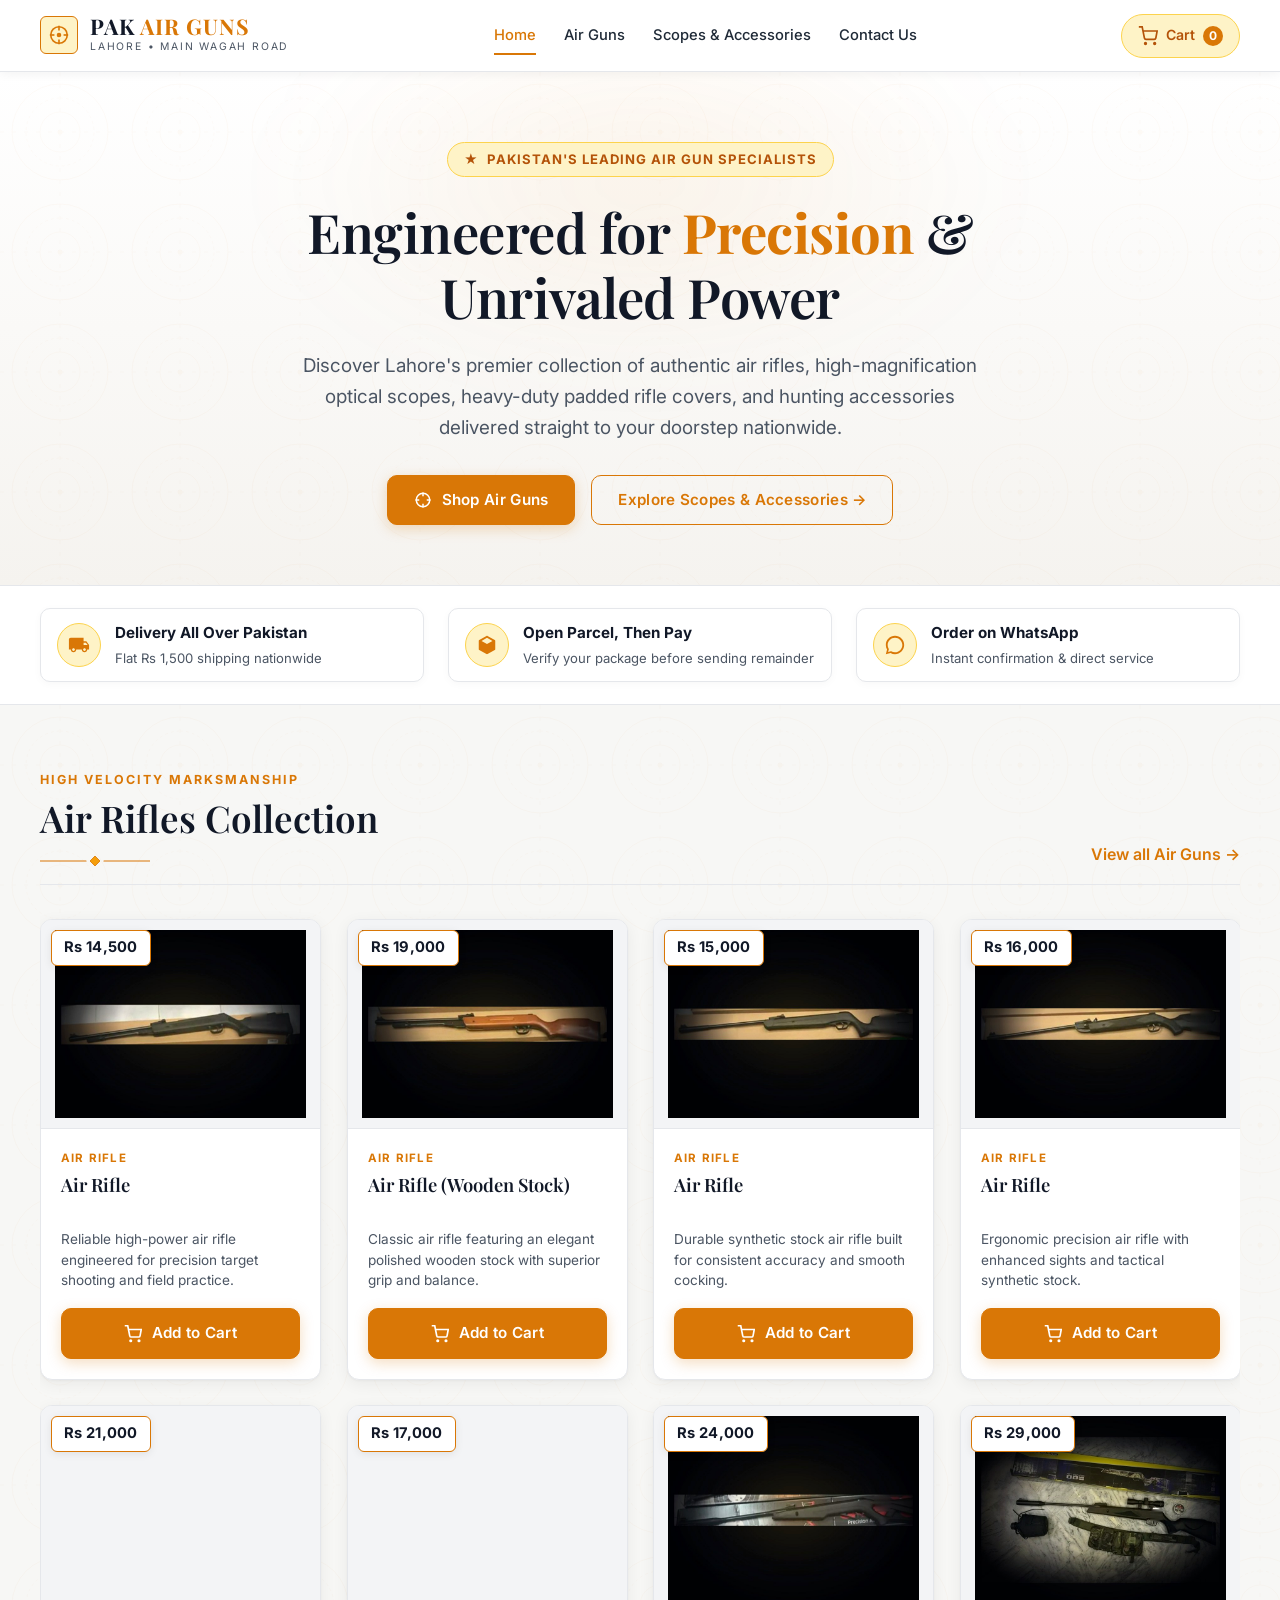
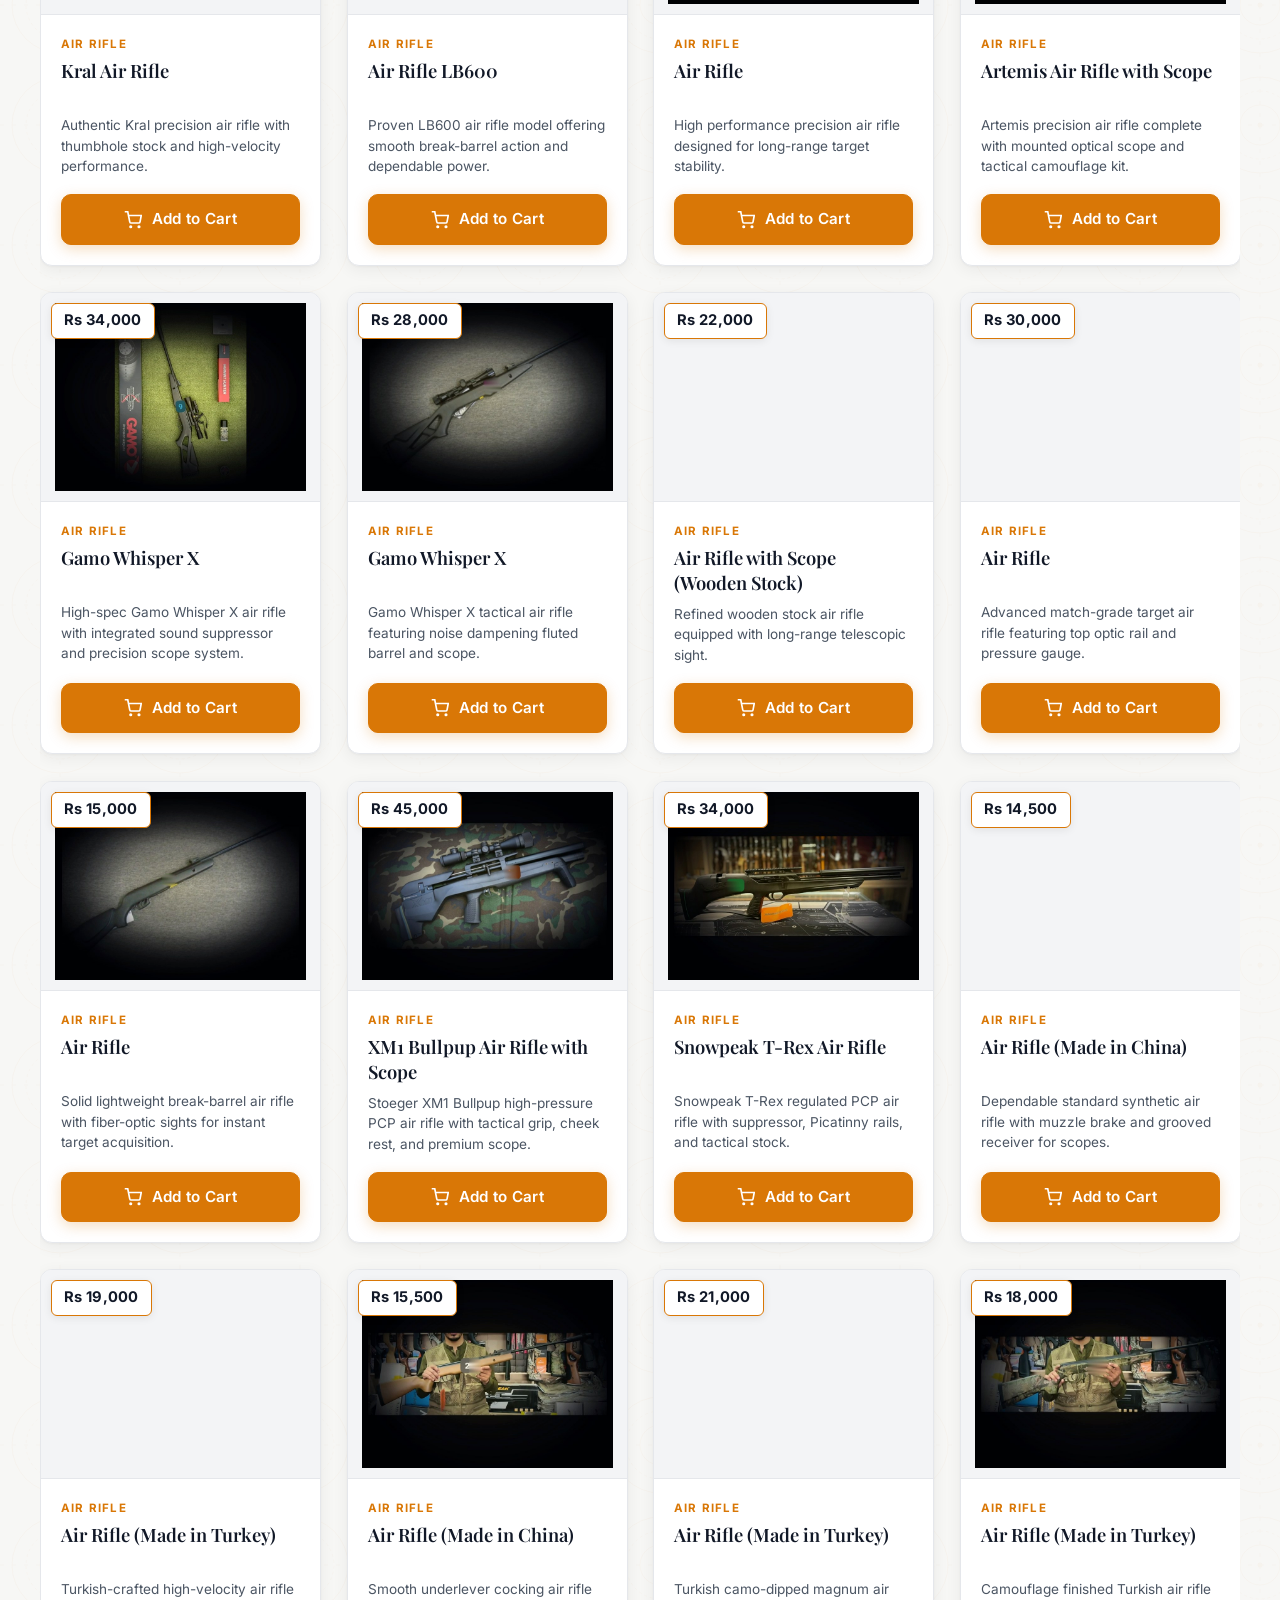
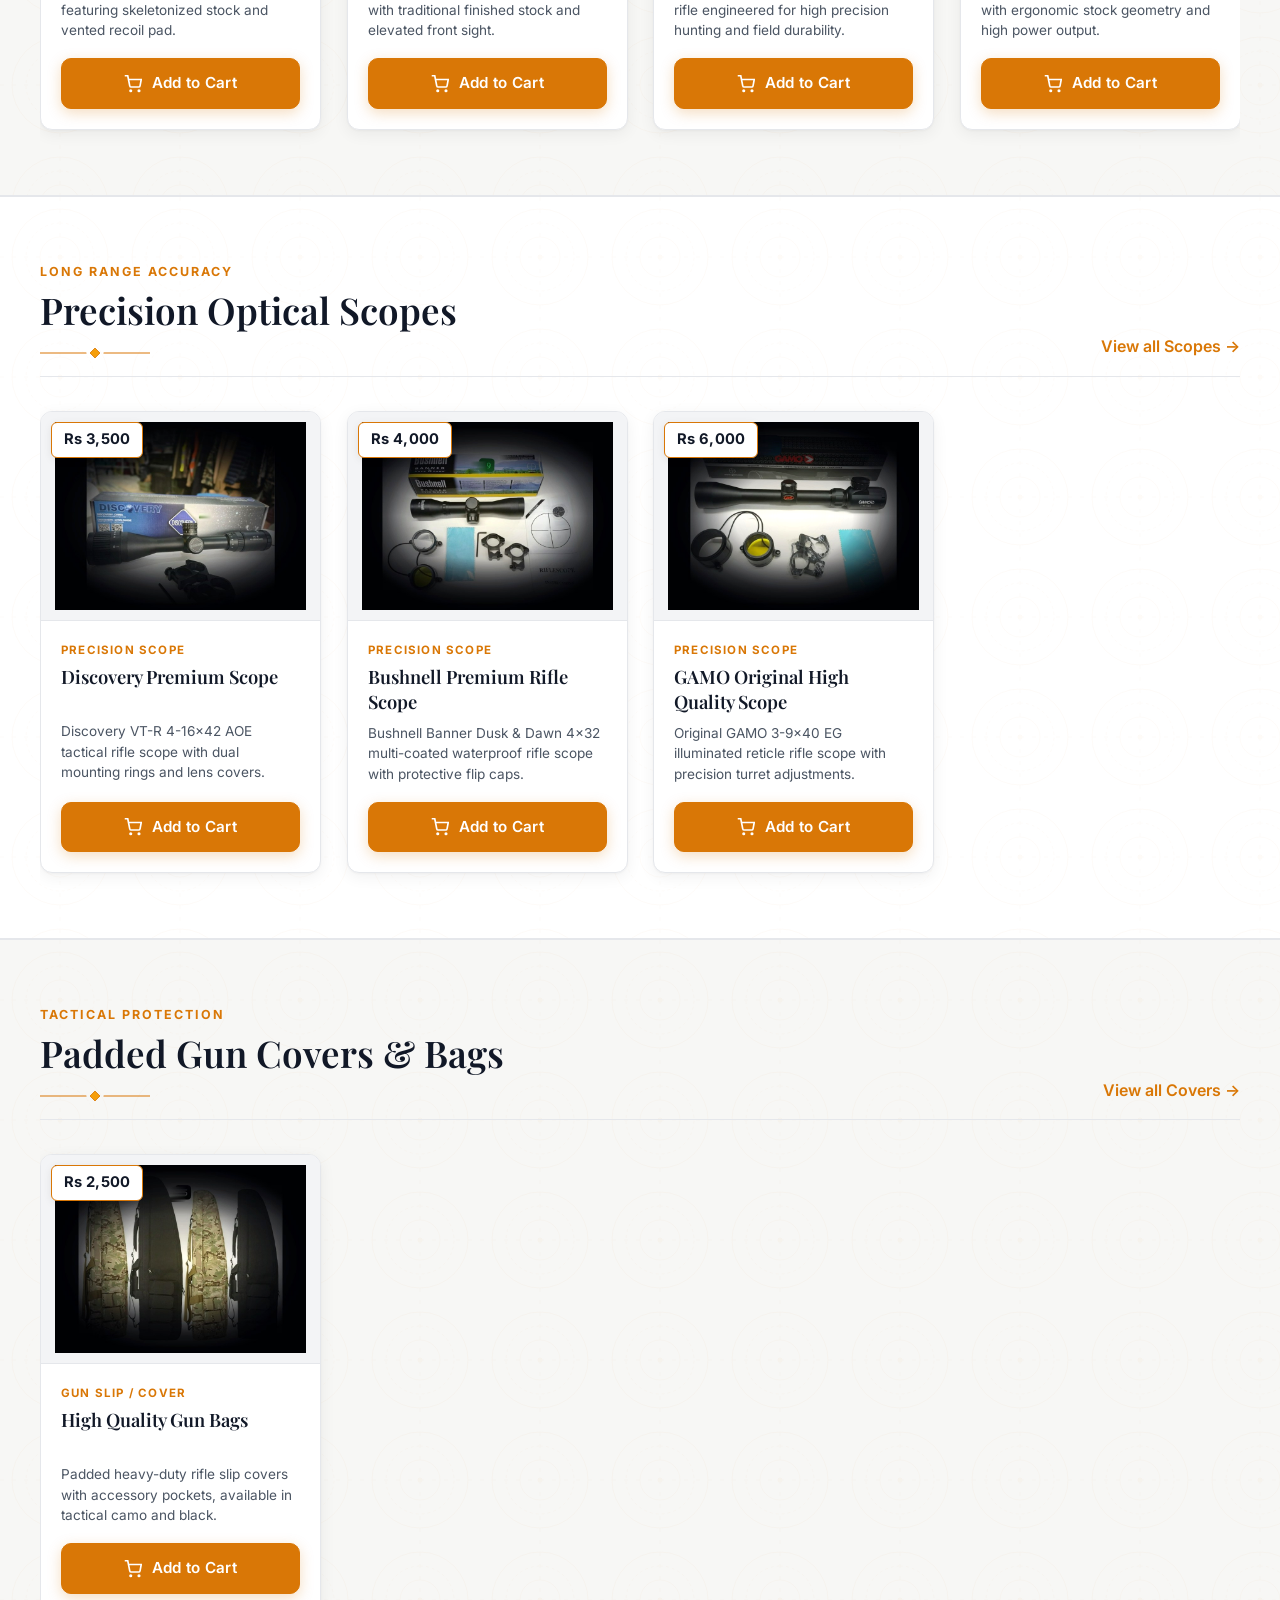
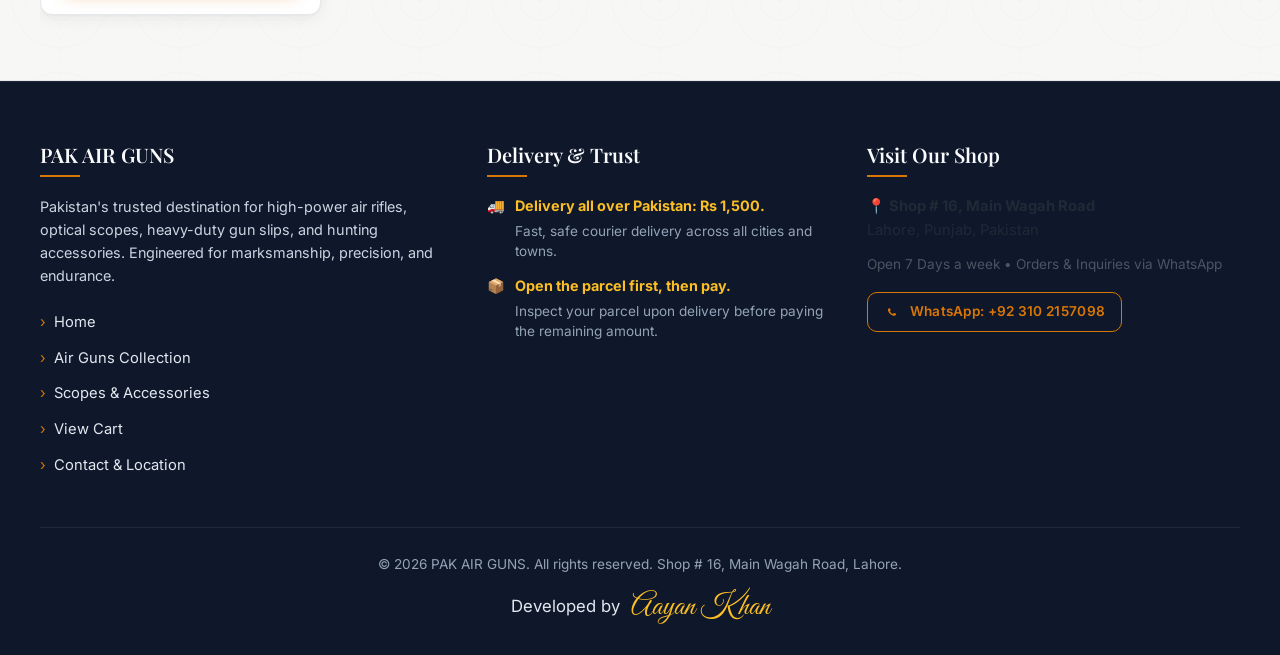
==== index.html @ 52826329 "Convert website to clean light theme with high-contrast amber accents, white cards, light grey produ" ====
<!DOCTYPE html>
<html lang="en">
<head>
  <meta charset="UTF-8">
  <meta name="viewport" content="width=device-width, initial-scale=1.0">
  <script>document.documentElement.classList.add('js');</script>
  <title>PAK AIR GUNS | Premier Air Rifles, Scopes & Hunting Gear in Lahore, Pakistan</title>
  <meta name="description" content="Shop premium air rifles, optical scopes, heavy duty rifle covers, and hunting gear in Pakistan. Open parcel first, then pay. Nationwide delivery Rs 1,500.">
  <link rel="canonical" href="./index.html">
  <link rel="icon" type="image/svg+xml" href="favicon.svg">

  <!-- Open Graph / Meta -->
  <meta property="og:type" content="website">
  <meta property="og:title" content="PAK AIR GUNS | Premier Air Rifles & Scopes in Pakistan">
  <meta property="og:description" content="Explore high-accuracy air rifles, optical scopes, and tactical hunting accessories. Open parcel first, then pay. Nationwide delivery.">
  <meta property="og:image" content="images/products/product-01.jpg">
  <meta property="og:url" content="./index.html">

  <!-- Google Fonts Preconnect -->
  <link rel="preconnect" href="https://fonts.googleapis.com">
  <link rel="preconnect" href="https://fonts.gstatic.com" crossorigin>

  <!-- Main Stylesheet -->
  <link rel="stylesheet" href="css/style.css">

  <!-- LocalBusiness Schema -->
  <script type="application/ld+json">
  {
    "@context": "https://schema.org",
    "@type": "SportingGoodsStore",
    "name": "PAK AIR GUNS",
    "image": "images/products/product-01.jpg",
    "telephone": "+923102157098",
    "address": {
      "@type": "PostalAddress",
      "streetAddress": "Shop # 16, Main Wagah Road",
      "addressLocality": "Lahore",
      "addressRegion": "Punjab",
      "addressCountry": "PK"
    },
    "priceRange": "PKR",
    "url": "./index.html"
  }
  </script>
</head>
<body data-page="home">

  <!-- Sticky Glassmorphism Header (Injected via app.js) -->
  <header id="site-header"></header>

  <main>
    <!-- Hero Section -->
    <section class="hero-section" aria-label="Welcome Hero">
      <div class="container">
        <div class="hero-content">
          <div class="hero-badge">
            <span>★</span> Pakistan's Leading Air Gun Specialists
          </div>
          <h1 class="hero-title">
            Engineered for <span class="gold-text">Precision</span> &amp; Unrivaled Power
          </h1>
          <p class="hero-subtext">
            Discover Lahore's premier collection of authentic air rifles, high-magnification optical scopes, heavy-duty padded rifle covers, and hunting accessories delivered straight to your doorstep nationwide.
          </p>
          <div class="hero-actions">
            <a href="air-guns.html" class="btn btn-gold">
              <svg viewBox="0 0 24 24" width="18" height="18" fill="none" stroke="currentColor" stroke-width="2" aria-hidden="true">
                <circle cx="12" cy="12" r="9"/>
                <line x1="12" y1="2" x2="12" y2="7"/>
                <line x1="12" y1="17" x2="12" y2="22"/>
                <line x1="2" y1="12" x2="7" y2="12"/>
                <line x1="17" y1="12" x2="22" y2="12"/>
              </svg>
              Shop Air Guns
            </a>
            <a href="scopes-accessories.html" class="btn btn-outline-gold">
              Explore Scopes &amp; Accessories &rarr;
            </a>
          </div>
        </div>
      </div>
    </section>

    <!-- Trust Strip -->
    <section class="trust-strip" aria-label="Customer Guarantees">
      <div class="container">
        <div class="trust-grid">
          <div class="trust-item">
            <div class="trust-icon-box" aria-hidden="true">
              <svg viewBox="0 0 24 24"><path d="M20 8h-3V4H3c-1.1 0-2 .9-2 2v11h2c0 1.66 1.34 3 3 3s3-1.34 3-3h6c0 1.66 1.34 3 3 3s3-1.34 3-3h2v-5l-3-4zM6 18.5c-.83 0-1.5-.67-1.5-1.5s.67-1.5 1.5-1.5 1.5.67 1.5 1.5-.67 1.5-1.5 1.5zm13.5-9l1.96 2.5H17V9.5h2.5zm-1.5 9c-.83 0-1.5-.67-1.5-1.5s.67-1.5 1.5-1.5 1.5.67 1.5 1.5-.67 1.5-1.5 1.5z"/></svg>
            </div>
            <div>
              <div class="trust-title">Delivery All Over Pakistan</div>
              <div class="trust-desc">Flat Rs 1,500 shipping nationwide</div>
            </div>
          </div>

          <div class="trust-item">
            <div class="trust-icon-box" aria-hidden="true">
              <svg viewBox="0 0 24 24"><path d="M21 16.5c0 .38-.21.71-.53.88l-7.9 4.44c-.16.12-.36.18-.57.18s-.41-.06-.57-.18l-7.9-4.44A.991.991 0 0 1 3 16.5v-9c0-.38.21-.71.53-.88l7.9-4.44c.16-.12.36-.18.57-.18s.41.06.57.18l7.9 4.44c.32.17.53.5.53.88v9zM12 4.15L6.04 7.5 12 10.85l5.96-3.35L12 4.15z"/></svg>
            </div>
            <div>
              <div class="trust-title">Open Parcel, Then Pay</div>
              <div class="trust-desc">Verify your package before sending remainder</div>
            </div>
          </div>

          <div class="trust-item">
            <div class="trust-icon-box" aria-hidden="true">
              <svg viewBox="0 0 24 24"><path d="M12 2C6.48 2 2 6.48 2 12c0 1.82.49 3.53 1.34 5L2 22l5.14-1.32C8.59 21.49 10.24 22 12 22c5.52 0 10-4.48 10-10S17.52 2 12 2zm0 18c-1.5 0-2.91-.4-4.14-1.09l-.3-.17-3.07.79.82-2.99-.19-.32C4.39 15.01 4 13.54 4 12c0-4.41 3.59-8 8-8s8 3.59 8 8-3.59 8-8 8z"/></svg>
            </div>
            <div>
              <div class="trust-title">Order on WhatsApp</div>
              <div class="trust-desc">Instant confirmation &amp; direct service</div>
            </div>
          </div>
        </div>
      </div>
    </section>

    <!-- (a) Section 1: Air Guns (ALL air guns) -->
    <section class="section" id="air-guns-section">
      <div class="container">
        <div class="section-header">
          <div class="section-title-wrap">
            <span class="section-tag">High Velocity Marksmanship</span>
            <h2>Air Rifles Collection</h2>
          </div>
          <a href="air-guns.html" class="gold-link">View all Air Guns &rarr;</a>
        </div>
        <div class="product-grid" id="home-guns-grid">
          <!-- Populated by app.js -->
        </div>
      </div>
    </section>

    <!-- (b) Section 2: Scopes (ALL scopes) -->
    <section class="section" id="scopes-section" style="border-top: 1px solid var(--border-subtle);">
      <div class="container">
        <div class="section-header">
          <div class="section-title-wrap">
            <span class="section-tag">Long Range Accuracy</span>
            <h2>Precision Optical Scopes</h2>
          </div>
          <a href="scopes-accessories.html#scopes" class="gold-link">View all Scopes &rarr;</a>
        </div>
        <div class="product-grid" id="home-scopes-grid">
          <!-- Populated by app.js -->
        </div>
      </div>
    </section>

    <!-- (c) Section 3: Gun Covers (ALL covers) -->
    <section class="section" id="covers-section" style="border-top: 1px solid var(--border-subtle);">
      <div class="container">
        <div class="section-header">
          <div class="section-title-wrap">
            <span class="section-tag">Tactical Protection</span>
            <h2>Padded Gun Covers &amp; Bags</h2>
          </div>
          <a href="scopes-accessories.html#covers" class="gold-link">View all Covers &rarr;</a>
        </div>
        <div class="product-grid" id="home-covers-grid">
          <!-- Populated by app.js -->
        </div>
      </div>
    </section>
  </main>

  <!-- Shared Footer (Injected via app.js) -->
  <footer id="site-footer"></footer>

  <!-- Core Scripts -->
  <script src="js/config.js" defer></script>
  <script src="js/products.js" defer></script>
  <script src="js/app.js" defer></script>
</body>
</html>
---- css/style.css ----
/* ==========================================================================
   PAK AIR GUNS - Clean Light Luxury E-Commerce Stylesheet
   Theme: Pure light off-white (#F7F7F5), crisp white cards (#FFFFFF),
          amber/orange accents (#D97706), elegant deep navy footer (#0F172A).
   Fonts: Playfair Display (headings) + Inter (body) + Great Vibes (script)
   ========================================================================== */

@import url('https://fonts.googleapis.com/css2?family=Great+Vibes&family=Inter:wght@300;400;500;600;700&family=Playfair+Display:ital,wght@0,500;0,600;0,700;0,800;1,600&display=swap');

:root {
  /* Clean Light Theme Palette */
  --bg-primary: #F7F7F5;          /* Clean light off-white page background */
  --bg-secondary: #FFFFFF;        /* Crisp white for alternating sections */
  --bg-card: #FFFFFF;             /* Pure white product & info cards */
  --bg-card-hover: #FFFFFF;       /* Hover state */
  --bg-surface: #F3F4F6;          /* Light grey container background for images */
  --bg-header: rgba(255, 255, 255, 0.96); /* Clean white sticky header with subtle blur */

  /* Dark Amber / Orange Accents (high contrast on white) */
  --amber-primary: #D97706;       /* Darker amber/orange */
  --amber-hover: #B45309;         /* Slightly darker on hover */
  --amber-light: #FEF3C7;         /* Very soft amber tint */
  --amber-border: #FCD34D;
  --amber-gradient: linear-gradient(135deg, #F59E0B 0%, #D97706 100%);
  --amber-glow: 0 4px 14px rgba(217, 119, 6, 0.25);

  /* Gold / Amber alias compatibility */
  --gold-primary: #D97706;
  --gold-light: #D97706;
  --gold-bright: #F59E0B;
  --gold-dark: #B45309;
  --gold-gradient: linear-gradient(135deg, #F59E0B 0%, #D97706 100%);
  --gold-glow: 0 4px 14px rgba(217, 119, 6, 0.20);
  --gold-glow-strong: 0 6px 20px rgba(217, 119, 6, 0.30);

  /* High-Contrast Dark Text Hierarchy on Light Background */
  --text-primary: #111827;        /* Very dark charcoal/black for titles & headings */
  --text-secondary: #1F2A37;      /* Clean dark grey for body/nav */
  --text-muted: #4B5563;          /* Medium dark grey for descriptions and subtitles */

  /* Borders & Radii */
  --border-subtle: #E5E7EB;       /* Light grey border */
  --border-medium: #D1D5DB;       /* Medium light border */
  --border-focus: #D97706;

  --radius-sm: 6px;
  --radius-md: 10px;
  --radius-lg: 12px;              /* Exact 12px radius requested for cards */
  --radius-full: 9999px;

  /* Soft Shadows */
  --shadow-card: 0 4px 16px rgba(0, 0, 0, 0.06), 0 1px 3px rgba(0, 0, 0, 0.04);
  --shadow-hover: 0 12px 28px rgba(0, 0, 0, 0.10), 0 2px 6px rgba(0, 0, 0, 0.04);
  --shadow-dropdown: 0 16px 36px rgba(0, 0, 0, 0.12);

  --font-heading: 'Playfair Display', Georgia, serif;
  --font-body: 'Inter', -apple-system, BlinkMacSystemFont, 'Segoe UI', Roboto, sans-serif;
  --font-script: 'Great Vibes', cursive;

  --header-height: 72px;

  /* Faint target-reticle pattern (3.5% opacity) */
  --pattern-lodge: url("data:image/svg+xml,%3Csvg xmlns='http://www.w3.org/2000/svg' width='120' height='120' viewBox='0 0 120 120' opacity='0.035'%3E%3Cpath d='M60 12 A48 48 0 0 1 108 60 A48 48 0 0 1 60 108 A48 48 0 0 1 12 60 A48 48 0 0 1 60 12 Z' fill='none' stroke='%23D97706' stroke-width='0.9'/%3E%3Cpath d='M60 26 A34 34 0 0 1 94 60 A34 34 0 0 1 60 94 A34 34 0 0 1 26 60 A34 34 0 0 1 60 26 Z' fill='none' stroke='%23D97706' stroke-width='0.8' stroke-dasharray='3 3'/%3E%3Cpath d='M60 40 A20 20 0 0 1 80 60 A20 20 0 0 1 60 80 A20 20 0 0 1 40 60 A20 20 0 0 1 60 40 Z' fill='none' stroke='%23D97706' stroke-width='0.8'/%3E%3Cpath d='M60 0 v120 M0 60 h120' stroke='%23D97706' stroke-width='0.7' stroke-dasharray='4 8'/%3E%3Ccircle cx='60' cy='60' r='2.5' fill='%23D97706'/%3E%3C/svg%3E");
}

/* ---------------- CSS Reset & Base ---------------- */
*, *::before, *::after {
  box-sizing: border-box;
  margin: 0;
  padding: 0;
}

html {
  font-size: 16px;
  scroll-behavior: smooth;
  scroll-padding-top: var(--header-height);
  background-color: var(--bg-primary);
  color: var(--text-primary);
  overflow-x: clip;
  max-width: 100%;
}

body {
  font-family: var(--font-body);
  background-color: var(--bg-primary);
  color: var(--text-primary);
  line-height: 1.6;
  min-height: 100vh;
  display: flex;
  flex-direction: column;
  overflow-x: clip;
  max-width: 100%;
  -webkit-font-smoothing: antialiased;
}

img, picture, video, canvas, svg {
  display: block;
  max-width: 100%;
}

input, button, textarea, select {
  font: inherit;
  color: inherit;
}

a {
  color: inherit;
  text-decoration: none;
  transition: color 0.2s ease, opacity 0.2s ease;
}

button {
  cursor: pointer;
  border: none;
  background: none;
}

main {
  flex: 1 0 auto;
  overflow-x: clip;
  position: relative;
}

.container {
  width: 100%;
  max-width: 1240px;
  margin: 0 auto;
  padding: 0 20px;
}

/* ---------------- Typography ---------------- */
h1, h2, h3, h4, h5, h6 {
  font-family: var(--font-heading);
  color: var(--text-primary);
  font-weight: 600;
  line-height: 1.25;
}

h1 {
  font-size: clamp(2rem, 4.5vw, 3.4rem);
  letter-spacing: -0.5px;
}

h2 {
  font-size: clamp(1.6rem, 3.2vw, 2.4rem);
}

h3 {
  font-size: clamp(1.2rem, 2.2vw, 1.5rem);
}

.gold-text {
  color: var(--amber-primary);
  display: inline-block;
  font-weight: 700;
}

.text-center {
  text-align: center;
}

/* ---------------- Buttons & Touch Targets ---------------- */
.btn {
  display: inline-flex;
  align-items: center;
  justify-content: center;
  gap: 10px;
  min-height: 44px;
  min-width: 44px;
  padding: 12px 26px;
  border-radius: var(--radius-md);
  font-weight: 600;
  font-size: 0.95rem;
  letter-spacing: 0.3px;
  transition: all 0.25s cubic-bezier(0.16, 1, 0.3, 1);
  text-decoration: none;
  user-select: none;
}

/* Solid amber/orange with white text, slightly darker on hover */
.btn-gold {
  background: var(--amber-primary);
  color: #FFFFFF;
  border: 1px solid var(--amber-primary);
  box-shadow: 0 4px 14px rgba(217, 119, 6, 0.25);
}

.btn-gold:hover, .btn-gold:focus-visible {
  background: var(--amber-hover);
  border-color: var(--amber-hover);
  color: #FFFFFF;
  transform: translateY(-2px);
  box-shadow: 0 6px 18px rgba(180, 83, 9, 0.35);
}

.btn-gold:active {
  transform: translateY(0);
}

.btn-outline-gold {
  background: transparent;
  color: var(--amber-primary);
  border: 1.5px solid var(--amber-primary);
}

.btn-outline-gold:hover, .btn-outline-gold:focus-visible {
  background: var(--amber-light);
  color: var(--amber-hover);
  border-color: var(--amber-hover);
  transform: translateY(-2px);
}

.btn-sm {
  padding: 8px 16px;
  font-size: 0.85rem;
  min-height: 38px;
}

.btn-block {
  width: 100%;
}

.gold-link {
  color: var(--amber-primary);
  font-weight: 600;
  display: inline-flex;
  align-items: center;
  gap: 6px;
  transition: all 0.2s ease;
}

.gold-link:hover {
  color: var(--amber-hover);
  text-decoration: underline;
  text-underline-offset: 4px;
}

/* ---------------- Header & Navigation (White with #1F2A37 text) ---------------- */
.site-header {
  position: sticky;
  top: 0;
  left: 0;
  right: 0;
  z-index: 1000;
  height: var(--header-height);
  background: var(--bg-header);
  backdrop-filter: blur(12px);
  -webkit-backdrop-filter: blur(12px);
  border-bottom: 1px solid var(--border-subtle);
  box-shadow: 0 2px 10px rgba(0, 0, 0, 0.05);
  transition: background 0.25s ease, box-shadow 0.25s ease, border-color 0.25s ease;
}

.site-header.scrolled {
  background: #FFFFFF;
  box-shadow: 0 4px 18px rgba(0, 0, 0, 0.08);
  border-bottom-color: var(--border-medium);
}

.header-container {
  display: flex;
  align-items: center;
  justify-content: space-between;
  height: 100%;
  padding: 0 20px;
  max-width: 1240px;
  margin: 0 auto;
}

.brand-logo {
  display: flex;
  align-items: center;
  gap: 12px;
  text-decoration: none;
}

.brand-crest {
  width: 38px;
  height: 38px;
  display: flex;
  align-items: center;
  justify-content: center;
  border-radius: var(--radius-sm);
  background: var(--amber-light);
  border: 1.5px solid var(--amber-primary);
  color: var(--amber-primary);
}

.brand-crest svg {
  width: 22px;
  height: 22px;
  fill: currentColor;
}

.brand-text-block {
  display: flex;
  flex-direction: column;
}

.brand-name {
  font-family: var(--font-heading);
  font-size: 1.35rem;
  font-weight: 700;
  letter-spacing: 1px;
  color: #111827;
  line-height: 1.1;
}

.brand-name span {
  color: var(--amber-primary);
}

.brand-tag {
  font-size: 0.65rem;
  letter-spacing: 1.8px;
  text-transform: uppercase;
  color: var(--text-muted);
}

.main-nav {
  display: flex;
  align-items: center;
  gap: 28px;
}

.nav-link {
  font-size: 0.92rem;
  font-weight: 500;
  color: #1F2A37;
  padding: 8px 0;
  position: relative;
  transition: color 0.2s ease;
}

.nav-link:hover, .nav-link.active {
  color: var(--amber-primary);
}

.nav-link::after {
  content: '';
  position: absolute;
  bottom: 0;
  left: 0;
  width: 0%;
  height: 2px;
  background: var(--amber-primary);
  transition: width 0.25s ease;
}

.nav-link:hover::after, .nav-link.active::after {
  width: 100%;
}

.header-actions {
  display: flex;
  align-items: center;
  gap: 16px;
}

.cart-btn {
  display: inline-flex;
  align-items: center;
  gap: 8px;
  padding: 8px 16px;
  border-radius: var(--radius-full);
  background: var(--amber-light);
  border: 1px solid var(--amber-border);
  color: #B45309;
  min-height: 44px;
  min-width: 44px;
  transition: all 0.2s ease;
}

.cart-btn:hover {
  background: #FDE68A;
  border-color: var(--amber-primary);
  color: #92400E;
  transform: translateY(-1px);
}

.cart-icon-wrap {
  position: relative;
  display: flex;
  align-items: center;
}

.cart-badge {
  background: var(--amber-primary);
  color: #FFFFFF;
  font-size: 0.75rem;
  font-weight: 700;
  min-width: 20px;
  height: 20px;
  border-radius: var(--radius-full);
  display: flex;
  align-items: center;
  justify-content: center;
  padding: 0 5px;
}

.cart-label {
  font-size: 0.88rem;
  font-weight: 600;
}

.mobile-toggle {
  display: none;
  align-items: center;
  justify-content: center;
  min-height: 44px;
  min-width: 44px;
  background: transparent;
  color: #1F2A37;
  border-radius: var(--radius-sm);
  padding: 8px;
}

.mobile-toggle svg {
  width: 26px;
  height: 26px;
  stroke: #1F2A37;
}

/* Mobile Nav Drawer */
.mobile-nav-drawer {
  position: fixed;
  top: var(--header-height);
  left: 0;
  width: 100%;
  height: calc(100vh - var(--header-height));
  background: #FFFFFF;
  border-top: 1px solid var(--border-subtle);
  display: none;
  flex-direction: column;
  padding: 30px 24px;
  z-index: 1001;
  overflow-y: auto;
  box-shadow: var(--shadow-dropdown);
}

.mobile-nav-drawer.open {
  display: flex;
}

.mobile-nav-links {
  display: flex;
  flex-direction: column;
  gap: 20px;
  margin-bottom: 30px;
}

.mobile-nav-links .nav-link {
  font-size: 1.25rem;
  font-family: var(--font-heading);
  padding: 10px 0;
  border-bottom: 1px solid var(--border-subtle);
  color: #1F2A37;
}

.mobile-drawer-contact {
  margin-top: auto;
  padding-top: 20px;
  border-top: 1px solid var(--border-subtle);
  font-size: 0.88rem;
  color: var(--text-muted);
}

/* ---------------- Hero Section (White to soft cream gradient with dark text) ---------------- */
.hero-section {
  position: relative;
  padding: 70px 0 60px;
  background-color: #FFFFFF;
  background-image: var(--pattern-lodge), linear-gradient(180deg, #FFFFFF 0%, #F5F3EF 100%);
  border-bottom: 1px solid var(--border-subtle);
  overflow: hidden;
  max-width: 100%;
}

.hero-section::before {
  content: '';
  position: absolute;
  top: -80px;
  left: 50%;
  transform: translateX(-50%);
  width: min(750px, 95vw);
  height: 380px;
  background: radial-gradient(ellipse, rgba(217, 119, 6, 0.08) 0%, transparent 70%);
  filter: blur(50px);
  pointer-events: none;
}

.hero-content {
  position: relative;
  z-index: 2;
  max-width: 820px;
  margin: 0 auto;
  text-align: center;
}

.hero-badge {
  display: inline-flex;
  align-items: center;
  gap: 8px;
  padding: 6px 16px;
  border-radius: var(--radius-full);
  background: var(--amber-light);
  border: 1px solid var(--amber-border);
  color: #B45309;
  font-size: 0.82rem;
  font-weight: 700;
  letter-spacing: 1px;
  text-transform: uppercase;
  margin-bottom: 22px;
}

.hero-title {
  margin-bottom: 20px;
  line-height: 1.2;
  color: #111827;
}

.hero-subtext {
  font-size: clamp(1rem, 2vw, 1.18rem);
  color: #4B5563;
  line-height: 1.65;
  margin-bottom: 32px;
  max-width: 680px;
  margin-left: auto;
  margin-right: auto;
}

.hero-actions {
  display: flex;
  align-items: center;
  justify-content: center;
  gap: 16px;
  flex-wrap: wrap;
}

/* ---------------- Trust Strip ---------------- */
.trust-strip {
  background: #FFFFFF;
  border-bottom: 1px solid var(--border-subtle);
  padding: 22px 0;
}

.trust-grid {
  display: grid;
  grid-template-columns: repeat(3, 1fr);
  gap: 24px;
}

.trust-item {
  display: flex;
  align-items: center;
  gap: 14px;
  padding: 12px 16px;
  background: #FFFFFF;
  border: 1px solid var(--border-subtle);
  border-radius: var(--radius-md);
  box-shadow: 0 2px 8px rgba(0, 0, 0, 0.03);
  transition: border-color 0.2s ease, transform 0.2s ease, box-shadow 0.2s ease;
}

.trust-item:hover {
  border-color: var(--amber-border);
  transform: translateY(-2px);
  box-shadow: 0 6px 16px rgba(0, 0, 0, 0.06);
}

.trust-icon-box {
  width: 44px;
  height: 44px;
  min-width: 44px;
  border-radius: 50%;
  background: var(--amber-light);
  border: 1px solid var(--amber-border);
  display: flex;
  align-items: center;
  justify-content: center;
  color: var(--amber-primary);
}

.trust-icon-box svg {
  width: 22px;
  height: 22px;
  fill: currentColor;
}

.trust-title {
  font-size: 0.95rem;
  font-weight: 700;
  color: #111827;
  margin-bottom: 2px;
}

.trust-desc {
  font-size: 0.82rem;
  color: #4B5563;
}

/* ---------------- Page Headers & Banner ---------------- */
.page-header {
  padding: 50px 0 35px;
  background-color: #FFFFFF;
  background-image: var(--pattern-lodge), linear-gradient(180deg, #FFFFFF 0%, #F5F3EF 100%);
  border-bottom: 1px solid var(--border-subtle);
  text-align: center;
}

.page-header h1 {
  margin-bottom: 12px;
  color: #111827;
}

.page-header h1::after {
  content: '';
  display: block;
  width: 120px;
  height: 16px;
  margin: 14px auto 0 auto;
  background-image: url("data:image/svg+xml,%3Csvg xmlns='http://www.w3.org/2000/svg' width='120' height='16' viewBox='0 0 120 16'%3E%3Cline x1='0' y1='8' x2='50' y2='8' stroke='%23D97706' stroke-width='1.2' stroke-linecap='round'/%3E%3Cpolygon points='60,3 65,8 60,13 55,8' fill='%23F59E0B' stroke='%23D97706' stroke-width='0.8'/%3E%3Cline x1='70' y1='8' x2='120' y2='8' stroke='%23D97706' stroke-width='1.2' stroke-linecap='round'/%3E%3C/svg%3E");
  background-repeat: no-repeat;
  background-position: center;
}

.page-subtitle {
  color: #4B5563;
  font-size: 1.05rem;
  max-width: 650px;
  margin: 0 auto;
}

.policy-banner {
  background: var(--amber-light);
  border: 1px solid var(--amber-border);
  border-radius: var(--radius-md);
  padding: 16px 20px;
  margin: 28px 0;
  display: flex;
  align-items: center;
  justify-content: space-between;
  gap: 16px;
  flex-wrap: wrap;
}

.policy-banner-content {
  display: flex;
  align-items: center;
  gap: 14px;
}

.policy-badge-icon {
  width: 36px;
  height: 36px;
  min-width: 36px;
  border-radius: 50%;
  background: var(--amber-primary);
  color: #FFFFFF;
  display: flex;
  align-items: center;
  justify-content: center;
  font-weight: 800;
}

.policy-text-primary {
  font-weight: 700;
  color: #92400E;
  font-size: 0.96rem;
}

.policy-text-secondary {
  color: #B45309;
  font-size: 0.88rem;
}

/* ---------------- Sections ---------------- */
.section {
  position: relative;
  padding: 65px 0;
  background-color: var(--bg-primary);
  background-image: var(--pattern-lodge);
  background-repeat: repeat;
  border-bottom: 1px solid var(--border-subtle);
}

.section:nth-of-type(even) {
  background-color: var(--bg-secondary);
}

.section-header {
  position: relative;
  display: flex;
  align-items: flex-end;
  justify-content: space-between;
  margin-bottom: 34px;
  border-bottom: 1px solid var(--border-subtle);
  padding-bottom: 16px;
}

.section-title-wrap {
  display: flex;
  flex-direction: column;
  gap: 5px;
  position: relative;
  z-index: 1;
}

.section-tag {
  font-size: 0.78rem;
  letter-spacing: 2px;
  text-transform: uppercase;
  color: var(--amber-primary);
  font-weight: 700;
}

.section-title-wrap h2 {
  font-family: var(--font-heading);
  font-size: clamp(1.6rem, 3.2vw, 2.3rem);
  color: #111827;
  margin-bottom: 2px;
}

/* Short amber divider line with small diamond in the middle */
.section-title-wrap::after {
  content: '';
  display: block;
  width: 110px;
  height: 14px;
  margin-top: 6px;
  background-image: url("data:image/svg+xml,%3Csvg xmlns='http://www.w3.org/2000/svg' width='110' height='14' viewBox='0 0 110 14'%3E%3Cline x1='0' y1='7' x2='46' y2='7' stroke='%23D97706' stroke-width='1.2' stroke-linecap='round'/%3E%3Cpolygon points='55,2 60,7 55,12 50,7' fill='%23F59E0B' stroke='%23D97706' stroke-width='0.8'/%3E%3Cline x1='64' y1='7' x2='110' y2='7' stroke='%23D97706' stroke-width='1.2' stroke-linecap='round'/%3E%3C/svg%3E");
  background-repeat: no-repeat;
  background-position: left center;
}

/* ---------------- Product Grid & Cards ---------------- */
.product-grid {
  display: grid;
  grid-template-columns: repeat(auto-fill, minmax(270px, 1fr));
  gap: 26px;
  overflow-x: clip;
}

/* Pure white cards with soft shadow and 12px radius */
.product-card {
  background: #FFFFFF;
  border: 1px solid var(--border-subtle);
  border-radius: 12px;
  overflow: hidden;
  display: flex;
  flex-direction: column;
  box-shadow: var(--shadow-card);
  transition: transform 0.35s cubic-bezier(0.16, 1, 0.3, 1), box-shadow 0.35s ease, border-color 0.35s ease;
}

.product-card:hover {
  transform: translateY(-5px);
  box-shadow: var(--shadow-hover);
  border-color: var(--amber-border);
}

/* Product Card Slide-In Animation */
html.js .product-card {
  opacity: 0;
  will-change: transform, opacity;
  transition: transform 0.6s cubic-bezier(0.16, 1, 0.3, 1), opacity 0.6s ease-out;
}

html.js .product-card.slide-left {
  transform: translateX(-40px);
}

html.js .product-card.slide-right {
  transform: translateX(40px);
}

html.js .product-card.animate-in {
  opacity: 1;
  transform: translateX(0);
}

/* ---------------- PRODUCT IMAGES (Fixed 4:3, Light Grey #F3F4F6) ---------------- */
/* Image container background: light grey (#F3F4F6). Remove all dark vignettes, overlays, dark frames. Thin light border */
.product-img-box {
  position: relative;
  width: 100%;
  aspect-ratio: 4 / 3;
  overflow: hidden;
  background: #F3F4F6;
  border-bottom: 1px solid var(--border-subtle);
  display: flex;
  align-items: center;
  justify-content: center;
}

/* Applied brightness(1.1) and contrast(1.05) so dark guns stand out */
.product-img {
  width: 100%;
  height: 100%;
  object-fit: contain;
  padding: 10px;
  filter: brightness(1.1) contrast(1.05);
  transition: transform 0.4s cubic-bezier(0.16, 1, 0.3, 1);
}

.product-card:hover .product-img {
  transform: scale(1.04);
}

/* Price badge: white background, dark text, amber border, placed at the top-left */
.product-price-badge {
  position: absolute;
  top: 10px;
  left: 10px;
  bottom: auto;
  right: auto;
  z-index: 2;
  background: #FFFFFF;
  color: #111827;
  border: 1.5px solid var(--amber-primary);
  padding: 5px 12px;
  border-radius: var(--radius-sm);
  font-size: 0.92rem;
  font-weight: 700;
  letter-spacing: 0.3px;
  box-shadow: 0 2px 8px rgba(0, 0, 0, 0.08);
  display: inline-flex;
  align-items: center;
  gap: 4px;
}

.product-info {
  padding: 20px;
  display: flex;
  flex-direction: column;
  flex: 1;
}

.product-category-tag {
  font-size: 0.72rem;
  text-transform: uppercase;
  letter-spacing: 1.2px;
  color: var(--amber-primary);
  font-weight: 700;
  margin-bottom: 6px;
}

/* Card titles: #111827 */
.product-title {
  font-size: 1.15rem;
  font-weight: 600;
  margin-bottom: 8px;
  line-height: 1.35;
  color: #111827;
  min-height: 48px;
}

/* Card descriptions: #4B5563 (good contrast, easy to read) */
.product-desc {
  font-size: 0.85rem;
  color: #4B5563;
  line-height: 1.5;
  margin-bottom: 18px;
  flex-grow: 1;
}

.product-actions {
  margin-top: auto;
}

.btn-add-cart {
  width: 100%;
}

/* ---------------- Cart Page ---------------- */
.cart-layout {
  display: grid;
  grid-template-columns: 1fr 380px;
  gap: 36px;
  align-items: start;
  margin: 30px 0 60px;
}

.cart-items-card, .cart-summary-card {
  background: #FFFFFF;
  border: 1px solid var(--border-subtle);
  border-radius: 12px;
  padding: 26px;
  box-shadow: var(--shadow-card);
}

.cart-table-head {
  display: grid;
  grid-template-columns: 80px 1fr 110px 120px 44px;
  gap: 16px;
  padding-bottom: 14px;
  border-bottom: 1px solid var(--border-subtle);
  font-size: 0.82rem;
  font-weight: 600;
  text-transform: uppercase;
  letter-spacing: 1px;
  color: #4B5563;
}

.cart-row {
  display: grid;
  grid-template-columns: 80px 1fr 110px 120px 44px;
  gap: 16px;
  align-items: center;
  padding: 18px 0;
  border-bottom: 1px solid var(--border-subtle);
}

.cart-row:last-child {
  border-bottom: none;
}

.cart-thumb-box {
  width: 80px;
  aspect-ratio: 4 / 3;
  border-radius: var(--radius-sm);
  overflow: hidden;
  background: #F3F4F6;
  border: 1px solid var(--border-subtle);
  display: flex;
  align-items: center;
  justify-content: center;
}

.cart-thumb-box img {
  width: 100%;
  height: 100%;
  object-fit: contain;
  filter: brightness(1.1) contrast(1.05);
}

.cart-item-title {
  font-size: 0.98rem;
  font-weight: 600;
  color: #111827;
  margin-bottom: 4px;
}

.cart-item-cat {
  font-size: 0.75rem;
  color: var(--amber-primary);
  text-transform: uppercase;
  font-weight: 600;
}

.cart-item-price {
  font-weight: 600;
  color: #111827;
  font-size: 0.95rem;
}

.cart-qty-ctrl {
  display: inline-flex;
  align-items: center;
  border: 1px solid var(--border-medium);
  border-radius: var(--radius-sm);
  background: #F9FAFB;
}

.qty-btn {
  width: 34px;
  height: 34px;
  min-height: 34px;
  min-width: 34px;
  display: flex;
  align-items: center;
  justify-content: center;
  color: #111827;
  font-size: 1.1rem;
  transition: background 0.2s, color 0.2s;
}

.qty-btn:hover {
  background: var(--amber-light);
  color: var(--amber-primary);
}

.qty-val {
  min-width: 36px;
  text-align: center;
  font-weight: 600;
  font-size: 0.92rem;
  color: #111827;
}

.cart-remove-btn {
  width: 38px;
  height: 38px;
  min-height: 38px;
  min-width: 38px;
  display: flex;
  align-items: center;
  justify-content: center;
  color: #DC2626;
  border-radius: var(--radius-sm);
  transition: all 0.2s;
}

.cart-remove-btn:hover {
  background: #FEE2E2;
  color: #B91C1C;
}

.cart-remove-btn svg {
  width: 18px;
  height: 18px;
  stroke: currentColor;
}

.summary-title {
  font-size: 1.35rem;
  margin-bottom: 20px;
  padding-bottom: 12px;
  border-bottom: 1px solid var(--border-subtle);
  color: #111827;
}

.summary-line {
  display: flex;
  align-items: center;
  justify-content: space-between;
  margin-bottom: 14px;
  font-size: 0.95rem;
  color: #4B5563;
}

.summary-line.total {
  font-size: 1.25rem;
  font-weight: 700;
  color: #111827;
  border-top: 1px solid var(--border-subtle);
  padding-top: 16px;
  margin-top: 16px;
}

.summary-line.total .gold-amount {
  color: var(--amber-primary);
}

.summary-policy-box {
  background: var(--amber-light);
  border: 1px dashed var(--amber-border);
  border-radius: var(--radius-md);
  padding: 16px;
  margin: 22px 0;
  font-size: 0.85rem;
}

.summary-policy-box p {
  margin-bottom: 8px;
  color: #92400E;
}

.summary-policy-box p:last-child {
  margin-bottom: 0;
}

.summary-policy-box strong {
  color: #78350F;
}

.empty-cart-view {
  text-align: center;
  padding: 70px 20px;
}

.empty-cart-icon {
  width: 70px;
  height: 70px;
  margin: 0 auto 20px;
  border-radius: 50%;
  background: var(--amber-light);
  border: 1px solid var(--amber-border);
  display: flex;
  align-items: center;
  justify-content: center;
  color: var(--amber-primary);
}

.empty-cart-icon svg {
  width: 32px;
  height: 32px;
}

.empty-cart-view h2 {
  margin-bottom: 12px;
  color: #111827;
}

.empty-cart-view p {
  color: #4B5563;
  margin-bottom: 28px;
  max-width: 440px;
  margin-left: auto;
  margin-right: auto;
}

/* ---------------- Checkout Page ---------------- */
.checkout-layout {
  display: grid;
  grid-template-columns: 1fr 400px;
  gap: 36px;
  align-items: start;
  margin: 30px 0 60px;
}

.form-card {
  background: #FFFFFF;
  border: 1px solid var(--border-subtle);
  border-radius: 12px;
  padding: 30px;
  box-shadow: var(--shadow-card);
}

.form-group {
  margin-bottom: 22px;
}

.form-label {
  display: block;
  font-size: 0.88rem;
  font-weight: 600;
  color: #1F2A37;
  margin-bottom: 8px;
}

.form-label .required {
  color: #DC2626;
}

.form-input, .form-textarea, .form-select {
  width: 100%;
  min-height: 48px;
  background: #FFFFFF;
  border: 1px solid var(--border-medium);
  border-radius: var(--radius-sm);
  padding: 10px 16px;
  color: #111827;
  font-size: 0.95rem;
  transition: all 0.2s ease;
}

.form-textarea {
  min-height: 95px;
  resize: vertical;
}

.form-input:focus, .form-textarea:focus, .form-select:focus {
  outline: none;
  border-color: var(--amber-primary);
  box-shadow: 0 0 0 3px rgba(217, 119, 6, 0.15);
  background: #FFFFFF;
}

.form-input.error, .form-textarea.error {
  border-color: #DC2626;
  box-shadow: 0 0 0 3px rgba(220, 38, 38, 0.15);
}

.field-error-msg {
  display: none;
  color: #DC2626;
  font-size: 0.8rem;
  margin-top: 6px;
  font-weight: 500;
}

.field-error-msg.visible {
  display: block;
}

.checkout-item-preview {
  display: flex;
  align-items: center;
  justify-content: space-between;
  gap: 12px;
  padding: 10px 0;
  border-bottom: 1px solid var(--border-subtle);
  font-size: 0.9rem;
}

.checkout-item-preview:last-child {
  border-bottom: none;
}

.checkout-item-info {
  display: flex;
  align-items: center;
  gap: 12px;
}

.checkout-item-thumb {
  width: 48px;
  aspect-ratio: 4 / 3;
  object-fit: contain;
  background: #F3F4F6;
  border: 1px solid var(--border-subtle);
  border-radius: 4px;
  filter: brightness(1.1) contrast(1.05);
}

/* Success View */
.success-card {
  text-align: center;
  padding: 50px 30px;
  background: #FFFFFF;
  border: 1px solid var(--border-subtle);
  border-radius: 12px;
  box-shadow: var(--shadow-card);
  max-width: 650px;
  margin: 40px auto;
}

.success-badge {
  width: 76px;
  height: 76px;
  border-radius: 50%;
  background: var(--amber-light);
  border: 2px solid var(--amber-primary);
  display: flex;
  align-items: center;
  justify-content: center;
  color: var(--amber-primary);
  margin: 0 auto 24px;
}

.success-badge svg {
  width: 38px;
  height: 38px;
}

.success-card h2 {
  margin-bottom: 16px;
  color: #111827;
}

.success-card p {
  color: #4B5563;
  font-size: 1.05rem;
  line-height: 1.6;
  margin-bottom: 24px;
}

.order-fallback-link-box {
  background: #F9FAFB;
  border: 1px solid var(--border-subtle);
  border-radius: var(--radius-md);
  padding: 16px;
  margin-bottom: 28px;
  font-size: 0.9rem;
}

/* ---------------- Contact Page ---------------- */
.contact-layout {
  display: grid;
  grid-template-columns: 1fr 1fr;
  gap: 40px;
  margin: 40px 0 70px;
}

.contact-info-card {
  background: #FFFFFF;
  border: 1px solid var(--border-subtle);
  border-radius: 12px;
  padding: 32px;
  box-shadow: var(--shadow-card);
  display: flex;
  flex-direction: column;
  gap: 24px;
}

.contact-meta-item {
  display: flex;
  gap: 16px;
  align-items: flex-start;
}

.contact-meta-icon {
  width: 44px;
  height: 44px;
  min-width: 44px;
  border-radius: 50%;
  background: var(--amber-light);
  border: 1px solid var(--amber-border);
  display: flex;
  align-items: center;
  justify-content: center;
  color: var(--amber-primary);
}

.contact-meta-icon svg {
  width: 22px;
  height: 22px;
}

.contact-meta-text h4 {
  font-size: 1.05rem;
  margin-bottom: 4px;
  color: #111827;
}

.contact-meta-text p {
  font-size: 0.92rem;
  color: #4B5563;
  line-height: 1.5;
}

/* ---------------- Footer (Deep Navy with high contrast readable text) ---------------- */
.site-footer {
  background: #0F172A;
  border-top: 1px solid #1E293B;
  padding: 60px 0 24px;
  margin-top: auto;
  color: #E2E8F0;
}

.footer-grid {
  display: grid;
  grid-template-columns: 1.2fr 1fr 1.1fr;
  gap: 40px;
  margin-bottom: 50px;
}

.footer-col h3 {
  font-size: 1.25rem;
  color: #F8FAFC;
  margin-bottom: 18px;
  position: relative;
  padding-bottom: 10px;
}

.footer-col h3::after {
  content: '';
  position: absolute;
  bottom: 0;
  left: 0;
  width: 40px;
  height: 2px;
  background: var(--amber-primary);
}

.footer-desc {
  font-size: 0.9rem;
  color: #CBD5E1;
  line-height: 1.6;
  margin: 16px 0 22px;
}

.footer-nav-list {
  list-style: none;
  display: flex;
  flex-direction: column;
  gap: 10px;
}

.footer-nav-link {
  font-size: 0.92rem;
  color: #E2E8F0;
  transition: all 0.2s;
  display: inline-flex;
  align-items: center;
  gap: 8px;
}

.footer-nav-link span {
  color: var(--amber-primary);
}

.footer-nav-link:hover {
  color: #FBBF24;
  transform: translateX(4px);
}

.footer-policy-item {
  margin-bottom: 14px;
  font-size: 0.9rem;
  line-height: 1.5;
  color: #E2E8F0;
  display: flex;
  gap: 10px;
}

.footer-policy-item strong {
  color: #FBBF24;
}

.footer-policy-item p {
  color: #94A3B8 !important;
}

.footer-shop-loc {
  margin-top: 20px;
  padding-top: 16px;
  border-top: 1px solid #1E293B;
}

.footer-map-frame {
  border-radius: var(--radius-md);
  border: 1px solid #334155;
  box-shadow: 0 4px 18px rgba(0, 0, 0, 0.4);
  margin-bottom: 12px;
  display: block;
}

.footer-bottom {
  border-top: 1px solid #1E293B;
  padding-top: 26px;
  text-align: center;
}

.footer-copyright {
  font-size: 0.85rem;
  color: #94A3B8;
  margin-bottom: 8px;
}

.developer-credit {
  font-size: 1.05rem;
  color: #E2E8F0;
}

.developer-credit span {
  font-family: var(--font-script);
  font-size: 1.85rem;
  color: #FBBF24;
  font-weight: 500;
  margin-left: 6px;
  display: inline-block;
  vertical-align: middle;
}

/* ---------------- POP-UPS (Clean White Modal, Backdrop <= 30% Opacity) ---------------- */
/* Only used for Add-to-Cart and Order Confirmation */
.modal-backdrop {
  position: fixed;
  inset: 0;
  background: rgba(15, 23, 42, 0.28); /* At most 30% opacity */
  backdrop-filter: blur(4px);
  -webkit-backdrop-filter: blur(4px);
  z-index: 2000;
  display: flex;
  align-items: center;
  justify-content: center;
  padding: 16px;
  opacity: 0;
  visibility: hidden;
  transition: opacity 0.2s ease, visibility 0.2s ease;
}

.modal-backdrop.open {
  opacity: 1;
  visibility: visible;
}

.modal-card {
  background: #FFFFFF;
  border: 1px solid var(--border-subtle);
  border-radius: 12px;
  max-width: 400px;
  width: 100%;
  padding: 24px;
  box-shadow: 0 20px 40px rgba(0, 0, 0, 0.16);
  position: relative;
  text-align: center;
  transform: translateY(12px) scale(0.97);
  transition: transform 0.2s cubic-bezier(0.16, 1, 0.3, 1);
}

.modal-backdrop.open .modal-card {
  transform: translateY(0) scale(1);
}

.modal-close-btn {
  position: absolute;
  top: 12px;
  right: 12px;
  width: 32px;
  height: 32px;
  border-radius: 50%;
  display: flex;
  align-items: center;
  justify-content: center;
  color: #6B7280;
  background: #F3F4F6;
  font-size: 18px;
  line-height: 1;
  transition: all 0.15s ease;
}

.modal-close-btn:hover {
  background: #E5E7EB;
  color: #111827;
}

.modal-status-icon {
  width: 48px;
  height: 48px;
  border-radius: 50%;
  background: #ECFDF5;
  border: 1.5px solid #10B981;
  color: #059669;
  display: flex;
  align-items: center;
  justify-content: center;
  font-size: 22px;
  font-weight: 700;
  margin: 0 auto 12px;
}

.modal-title {
  font-size: 1.25rem;
  font-weight: 700;
  color: #111827;
  margin-bottom: 6px;
}

.modal-subtitle {
  font-size: 0.88rem;
  color: #4B5563;
  margin-bottom: 16px;
}

.modal-product-preview {
  display: flex;
  align-items: center;
  gap: 14px;
  background: #F9FAFB;
  border: 1px solid var(--border-subtle);
  border-radius: 10px;
  padding: 10px 14px;
  margin-bottom: 20px;
  text-align: left;
}

.modal-product-thumb {
  width: 65px;
  aspect-ratio: 4 / 3;
  object-fit: contain;
  background: #F3F4F6;
  border-radius: 6px;
  border: 1px solid var(--border-subtle);
  filter: brightness(1.1) contrast(1.05);
}

.modal-product-info {
  flex: 1;
  min-width: 0;
}

.modal-product-name {
  font-size: 0.95rem;
  font-weight: 600;
  color: #111827;
  white-space: nowrap;
  overflow: hidden;
  text-overflow: ellipsis;
  margin-bottom: 2px;
}

.modal-product-price {
  font-size: 0.92rem;
  font-weight: 700;
  color: var(--amber-primary);
}

.modal-actions {
  display: flex;
  flex-direction: column;
  gap: 10px;
}

/* ---------------- Responsive Styles ---------------- */
@media (max-width: 1024px) {
  .footer-grid {
    grid-template-columns: 1fr 1fr;
  }
  .footer-col:last-child {
    grid-column: 1 / -1;
  }
  .cart-layout, .checkout-layout {
    grid-template-columns: 1fr;
  }
}

@media (max-width: 768px) {
  :root {
    --header-height: 56px;
  }
  .site-header {
    height: 56px;
    max-height: 56px;
  }
  .header-container {
    height: 56px;
    padding: 0 14px;
  }
  .brand-crest {
    width: 32px;
    height: 32px;
    min-width: 32px;
  }
  .brand-crest svg {
    width: 18px;
    height: 18px;
  }
  .brand-name {
    font-size: 1.1rem;
    letter-spacing: 0.5px;
  }
  .brand-tag {
    display: none;
  }
  .cart-btn {
    padding: 6px 10px;
    min-height: 38px;
  }
  .cart-label {
    display: none;
  }
  .main-nav {
    display: none;
  }
  .mobile-toggle {
    display: flex;
    min-height: 44px;
    min-width: 44px;
    padding: 8px;
  }
  .trust-grid {
    grid-template-columns: 1fr;
    gap: 12px;
  }
  .product-grid {
    grid-template-columns: repeat(2, 1fr);
    gap: 14px;
  }
  .product-info {
    padding: 12px 12px 14px;
  }
  .product-title {
    font-size: 0.95rem;
    min-height: 40px;
    margin-bottom: 4px;
  }
  .product-desc {
    font-size: 0.78rem;
    margin-bottom: 12px;
    display: -webkit-box;
    -webkit-line-clamp: 2;
    -webkit-box-orient: vertical;
    overflow: hidden;
  }
  .product-price-badge {
    top: 6px;
    left: 6px;
    padding: 4px 8px;
    font-size: 0.8rem;
  }
  .btn-add-cart {
    padding: 8px 10px;
    font-size: 0.82rem;
    gap: 6px;
    min-height: 38px;
  }
  .btn-add-cart svg {
    width: 15px;
    height: 15px;
  }
  .contact-layout {
    grid-template-columns: 1fr;
  }
  .footer-grid {
    grid-template-columns: 1fr;
    gap: 36px;
  }
  .cart-table-head {
    display: none;
  }
  .cart-row {
    grid-template-columns: 70px 1fr 40px;
    grid-template-areas:
      "thumb title remove"
      "thumb price remove"
      "qty qty qty";
    row-gap: 12px;
  }
  .cart-thumb-box {
    grid-area: thumb;
  }
  .cart-item-info {
    grid-area: title;
  }
  .cart-item-price {
    grid-area: price;
  }
  .cart-qty-ctrl {
    grid-area: qty;
    justify-self: start;
  }
  .cart-remove-btn {
    grid-area: remove;
    justify-self: end;
  }
}

@media (max-width: 480px) {
  .hero-actions {
    flex-direction: column;
    width: 100%;
  }
  .hero-actions .btn {
    width: 100%;
  }
}

@media (max-width: 380px) {
  .product-grid {
    grid-template-columns: repeat(2, 1fr);
    gap: 10px;
  }
  .container {
    padding: 0 12px;
  }
  .product-info {
    padding: 10px 8px 12px;
  }
  .product-title {
    font-size: 0.88rem;
    min-height: 36px;
  }
  .product-desc {
    display: none;
  }
  .product-price-badge {
    padding: 3px 6px;
    font-size: 0.75rem;
  }
}

/* ---------------- Accessibility: Reduced Motion ---------------- */
@media (prefers-reduced-motion: reduce) {
  *, *::before, *::after {
    animation-duration: 0.01ms !important;
    animation-iteration-count: 1 !important;
    transition-duration: 0.01ms !important;
    scroll-behavior: auto !important;
  }
}
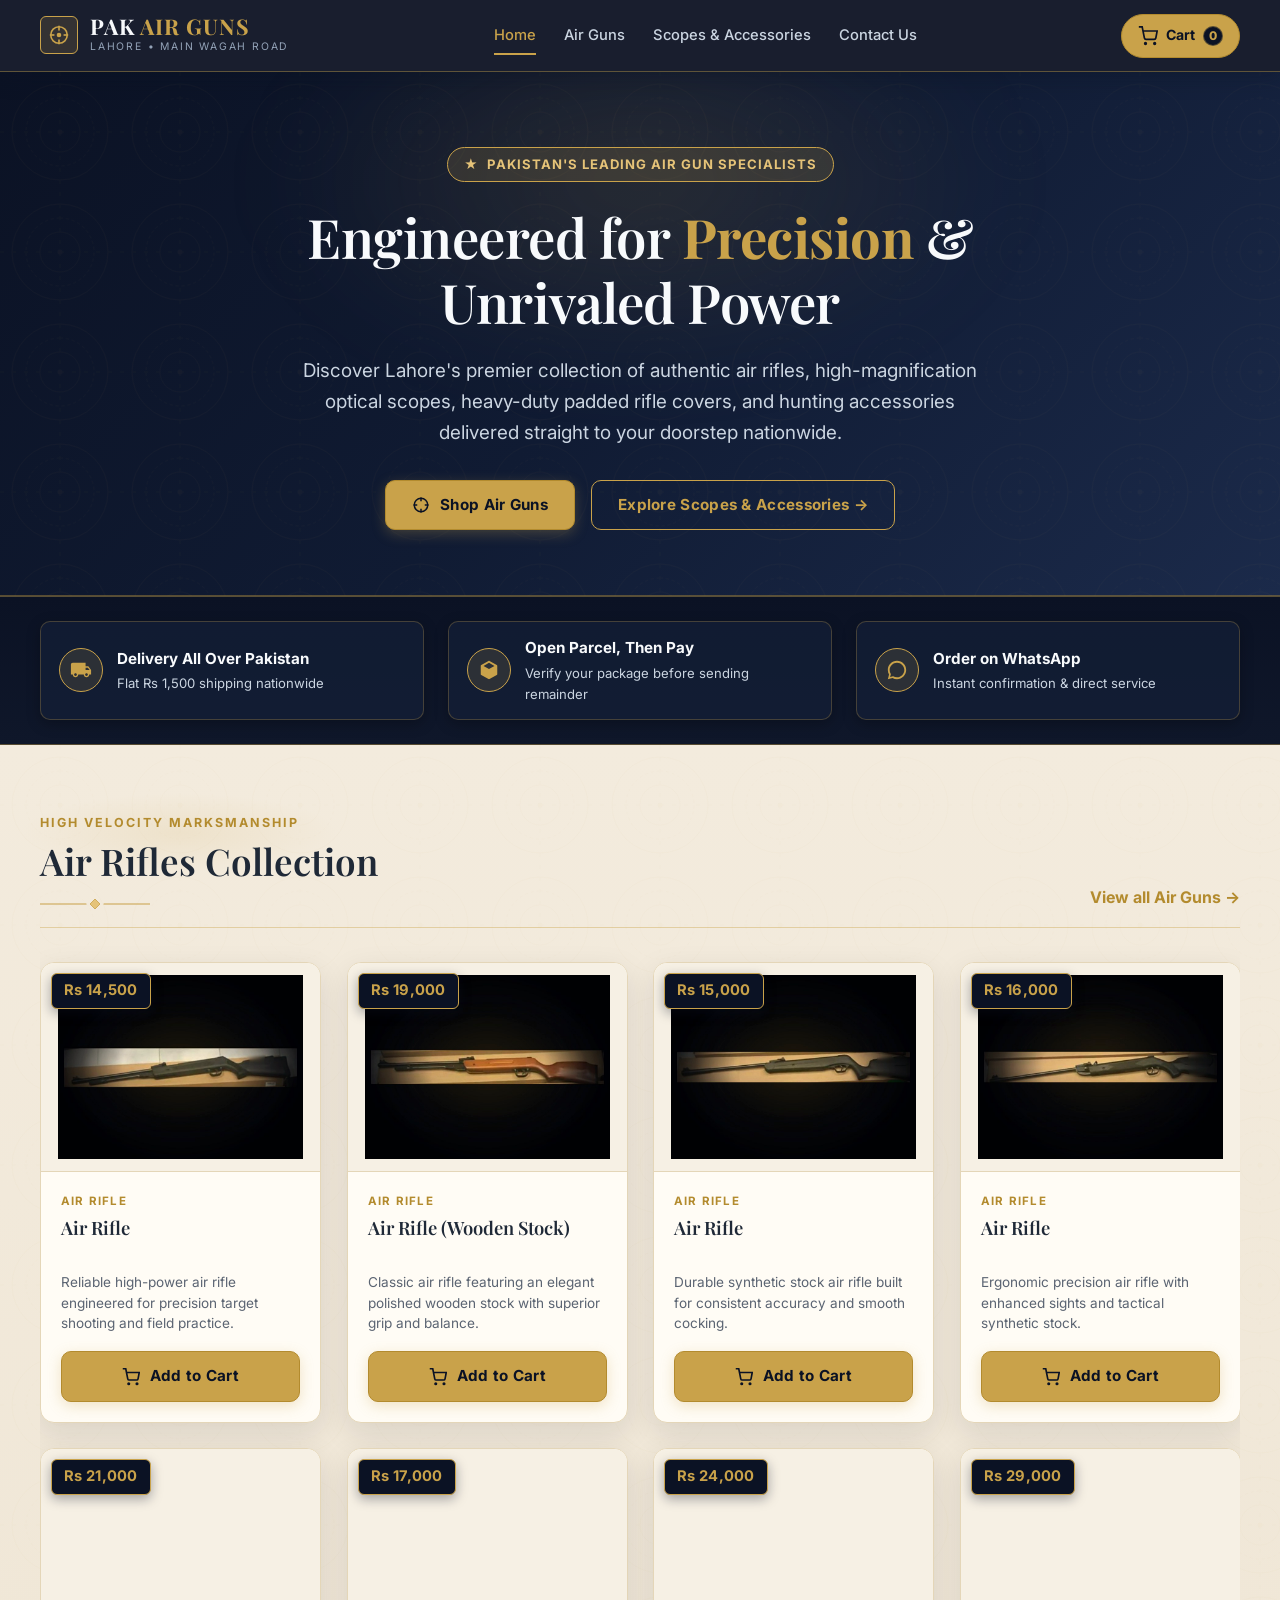
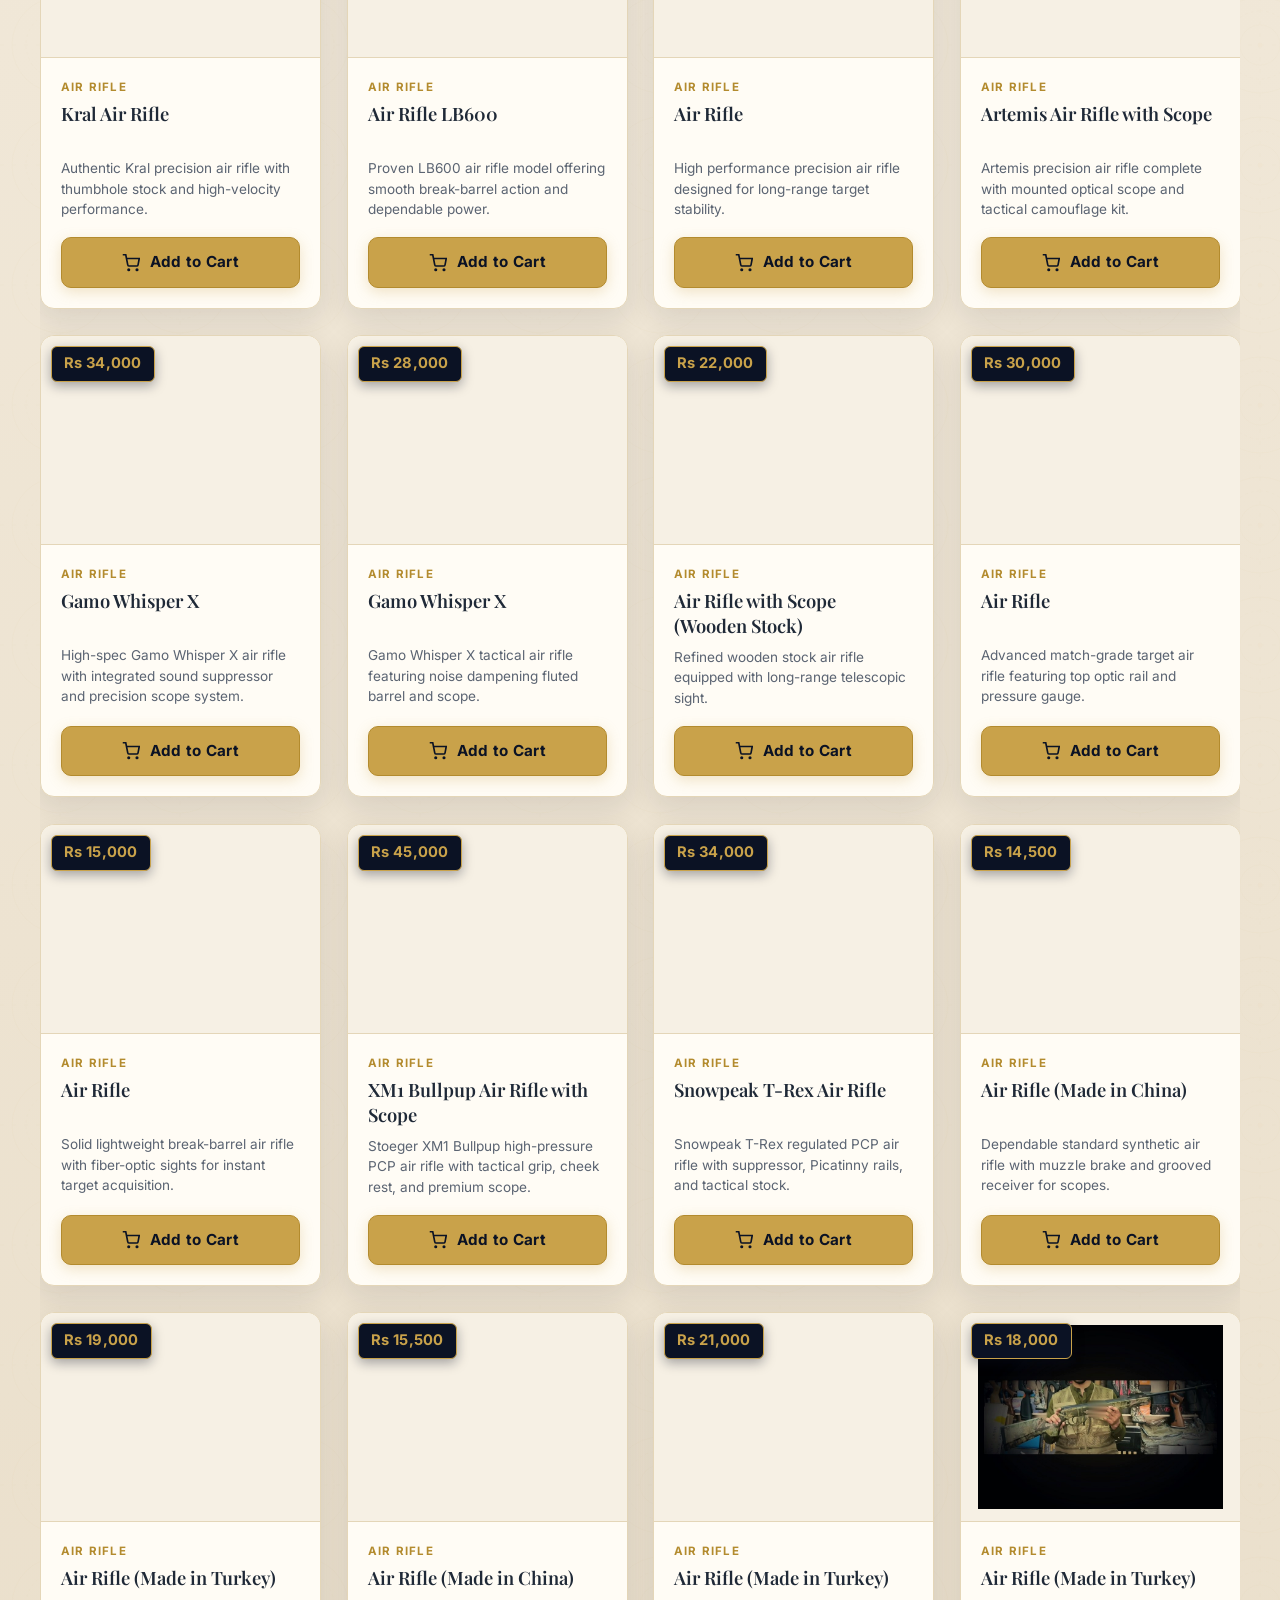
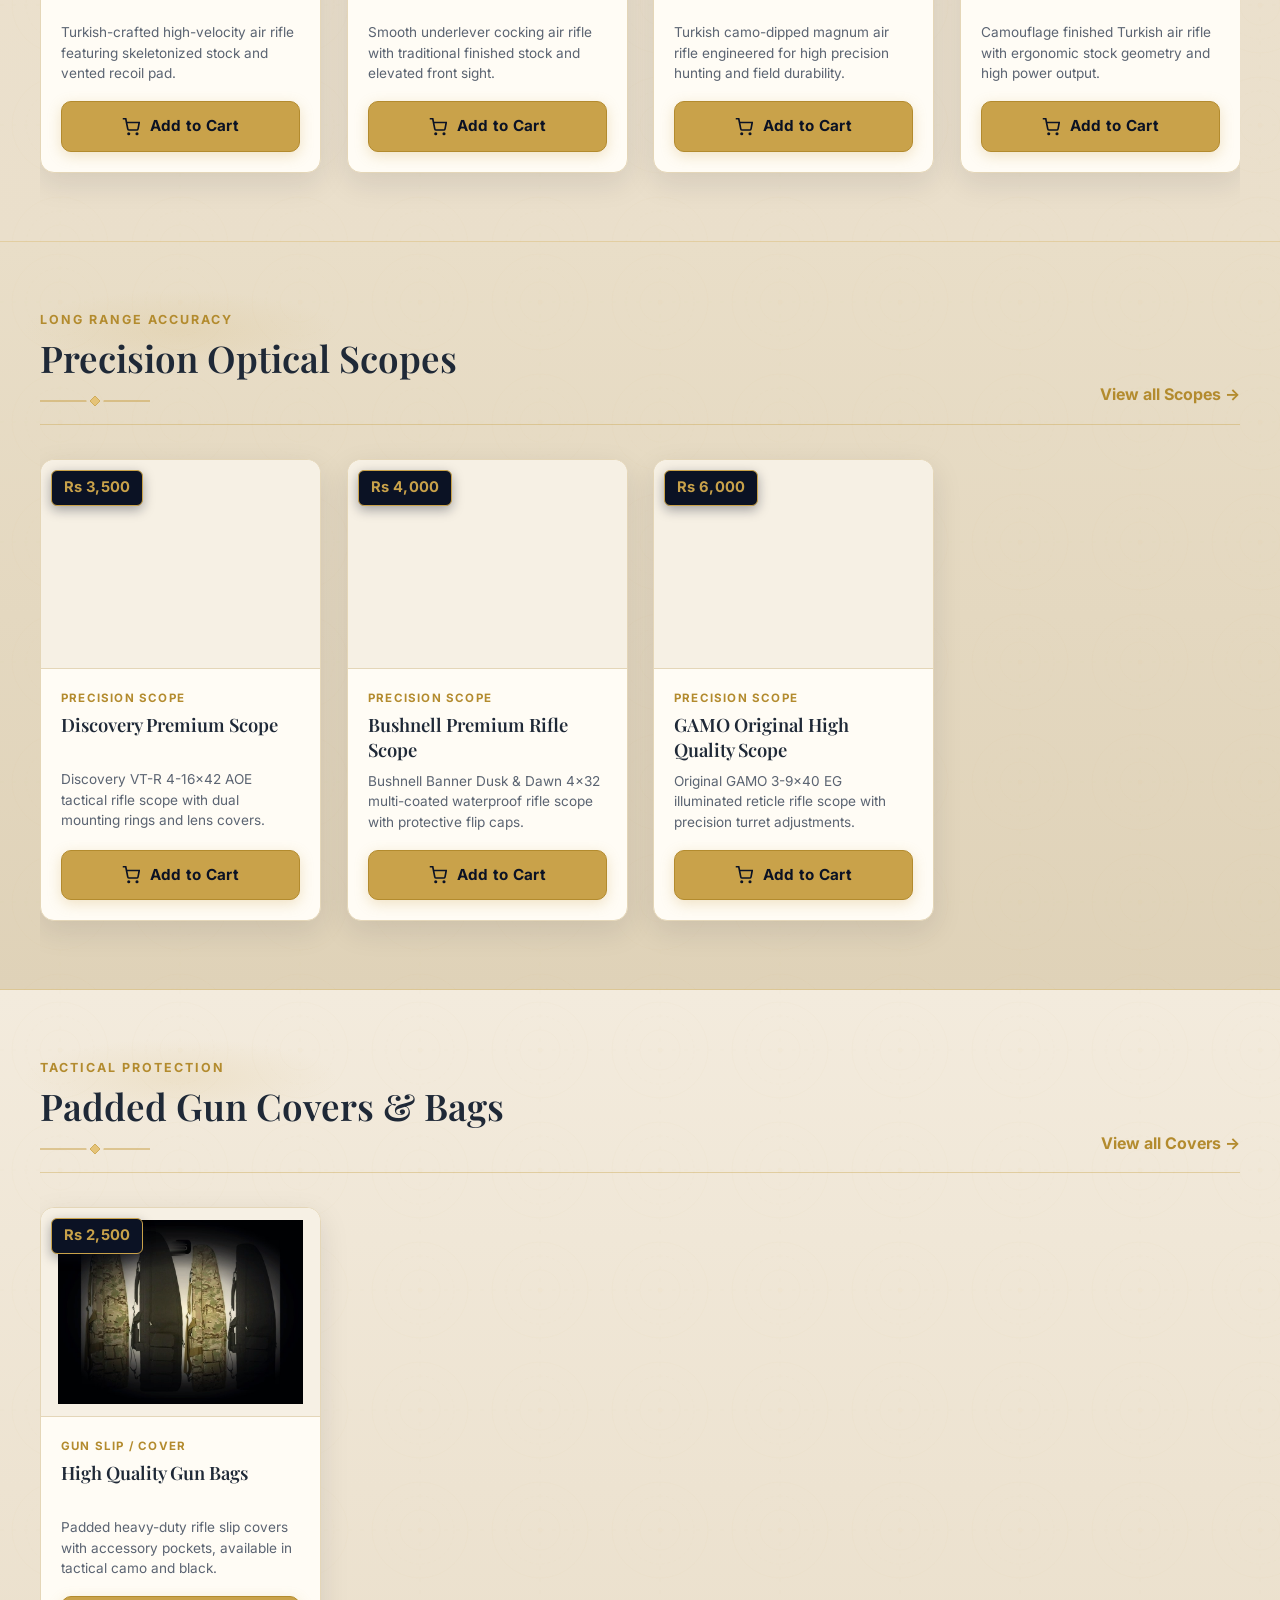
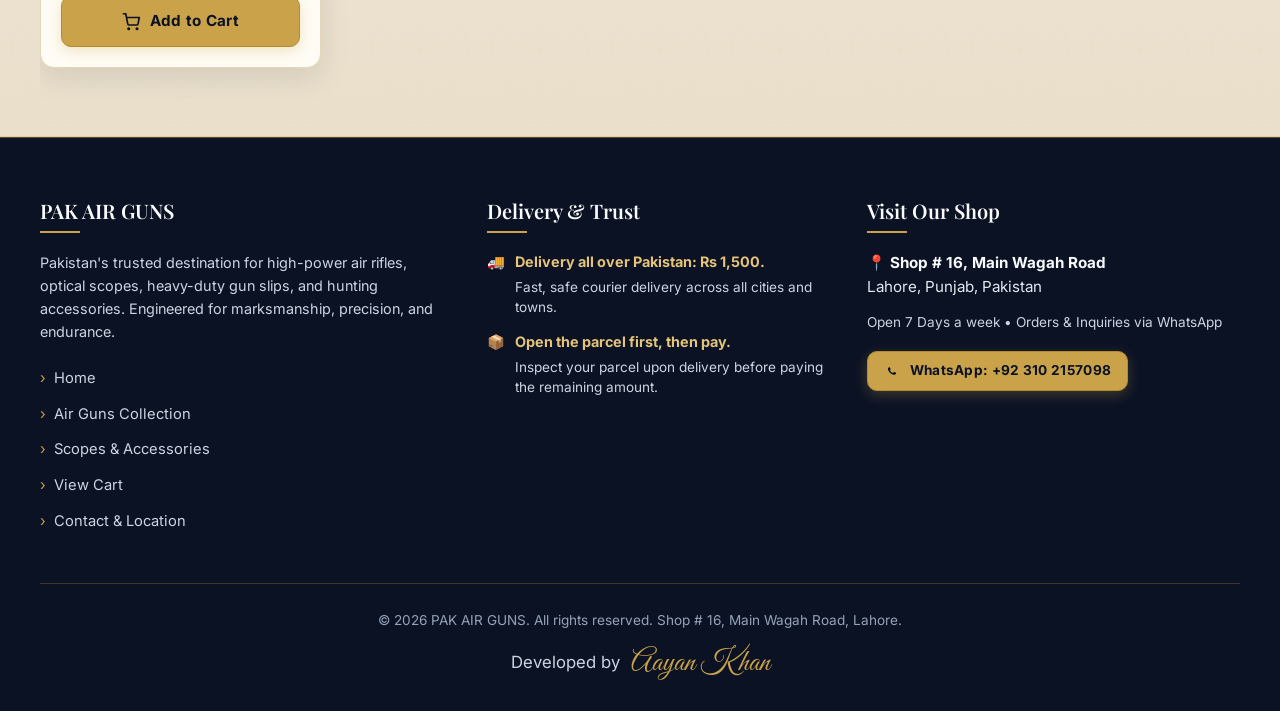
==== commit bc723a4d: "Redesign website with Champagne, Navy, and Gold luxury theme; fix footer address contrast bug and ad" ====
--- a/index.html
+++ b/index.html
@@ -134,8 +134,8 @@
       </div>
     </section>
 
-    <!-- (b) Section 2: Scopes (ALL scopes) -->
-    <section class="section" id="scopes-section" style="border-top: 1px solid var(--border-subtle);">
+    <!-- (b) Section 2: Scopes (ALL scopes) - Deep Sand rhythm -->
+    <section class="section section-deep-sand" id="scopes-section">
       <div class="container">
         <div class="section-header">
           <div class="section-title-wrap">
@@ -150,8 +150,8 @@
       </div>
     </section>
 
-    <!-- (c) Section 3: Gun Covers (ALL covers) -->
-    <section class="section" id="covers-section" style="border-top: 1px solid var(--border-subtle);">
+    <!-- (c) Section 3: Gun Covers (ALL covers) - Sand rhythm -->
+    <section class="section" id="covers-section">
       <div class="container">
         <div class="section-header">
           <div class="section-title-wrap">
--- a/css/style.css
+++ b/css/style.css
@@ -1,57 +1,65 @@
 /* ==========================================================================
-   PAK AIR GUNS - Clean Light Luxury E-Commerce Stylesheet
-   Theme: Pure light off-white (#F7F7F5), crisp white cards (#FFFFFF),
-          amber/orange accents (#D97706), elegant deep navy footer (#0F172A).
+   PAK AIR GUNS - Premium Champagne + Navy + Gold Stylesheet
+   Theme Palette:
+     - Navy: #0F172A, Deep Navy: #0B1224, Mid Navy: #1B2A4A
+     - Champagne Gold: #C9A24A, Hover: #B38B2E, Light Gold: #E5C378
+     - Sand: #F3EBDD, Sand End: #EADFCB, Deep Sand: #E9DEC8, Deep Sand End: #DFD2B8
+     - Ivory Card: #FFFCF5, Cream Image Container: #F6F0E4, Card Border: #E4D6B8
+     - Text on Sand/Ivory: #1F2937, Muted: #5B6472
+     - Text on Navy: #F8FAFC, Muted: #CBD5E1, Address: #E2E8F0
    Fonts: Playfair Display (headings) + Inter (body) + Great Vibes (script)
    ========================================================================== */
 
 @import url('https://fonts.googleapis.com/css2?family=Great+Vibes&family=Inter:wght@300;400;500;600;700&family=Playfair+Display:ital,wght@0,500;0,600;0,700;0,800;1,600&display=swap');
 
 :root {
-  /* Clean Light Theme Palette */
-  --bg-primary: #F7F7F5;          /* Clean light off-white page background */
-  --bg-secondary: #FFFFFF;        /* Crisp white for alternating sections */
-  --bg-card: #FFFFFF;             /* Pure white product & info cards */
-  --bg-card-hover: #FFFFFF;       /* Hover state */
-  --bg-surface: #F3F4F6;          /* Light grey container background for images */
-  --bg-header: rgba(255, 255, 255, 0.96); /* Clean white sticky header with subtle blur */
-
-  /* Dark Amber / Orange Accents (high contrast on white) */
-  --amber-primary: #D97706;       /* Darker amber/orange */
-  --amber-hover: #B45309;         /* Slightly darker on hover */
-  --amber-light: #FEF3C7;         /* Very soft amber tint */
-  --amber-border: #FCD34D;
-  --amber-gradient: linear-gradient(135deg, #F59E0B 0%, #D97706 100%);
-  --amber-glow: 0 4px 14px rgba(217, 119, 6, 0.25);
-
-  /* Gold / Amber alias compatibility */
-  --gold-primary: #D97706;
-  --gold-light: #D97706;
-  --gold-bright: #F59E0B;
-  --gold-dark: #B45309;
-  --gold-gradient: linear-gradient(135deg, #F59E0B 0%, #D97706 100%);
-  --gold-glow: 0 4px 14px rgba(217, 119, 6, 0.20);
-  --gold-glow-strong: 0 6px 20px rgba(217, 119, 6, 0.30);
-
-  /* High-Contrast Dark Text Hierarchy on Light Background */
-  --text-primary: #111827;        /* Very dark charcoal/black for titles & headings */
-  --text-secondary: #1F2A37;      /* Clean dark grey for body/nav */
-  --text-muted: #4B5563;          /* Medium dark grey for descriptions and subtitles */
-
-  /* Borders & Radii */
-  --border-subtle: #E5E7EB;       /* Light grey border */
-  --border-medium: #D1D5DB;       /* Medium light border */
-  --border-focus: #D97706;
-
+  /* Navy Tones */
+  --navy-primary: #0F172A;        /* Rich Navy */
+  --navy-deep: #0B1224;           /* Deep Luxury Navy */
+  --navy-mid: #1B2A4A;            /* Mid Navy for hero & headers */
+  --navy-surface: #131E36;        /* Surface on dark areas */
+
+  /* Champagne Gold Accents */
+  --gold-primary: #C9A24A;        /* Champagne Gold */
+  --gold-hover: #B38B2E;          /* Richer darker gold on hover */
+  --gold-light: #E5C378;          /* Soft champagne gold */
+  --gold-border: rgba(201, 162, 74, 0.40); /* 1px 40% opacity divider */
+  --gold-glow-radial: radial-gradient(ellipse at center, rgba(201, 162, 74, 0.12) 0%, transparent 70%);
+
+  /* Sand & Champagne Rhythm */
+  --sand-base: #F3EBDD;           /* Warm Sand base */
+  --sand-end: #EADFCB;            /* Sand gradient bottom */
+  --deep-sand: #E9DEC8;           /* Deep Sand */
+  --deep-sand-end: #DFD2B8;       /* Deep Sand gradient bottom */
+  --ivory-card: #FFFCF5;          /* Pure Ivory for product cards */
+  --cream-img: #F6F0E4;           /* Cream for product image container */
+  --card-border: #E4D6B8;         /* 1px border for ivory cards */
+
+  /* Text Hierarchy on Sand / Ivory */
+  --text-primary: #1F2937;        /* Clean dark charcoal */
+  --text-secondary: #374151;      /* Secondary dark text */
+  --text-muted: #5B6472;          /* Muted slate text */
+
+  /* Compatibility & Semantic Aliases */
+  --bg-primary: var(--sand-base);
+  --bg-card: var(--ivory-card);
+  --border-subtle: var(--card-border);
+  --border-medium: var(--card-border);
+
+  /* Text Hierarchy on Navy */
+  --text-on-navy: #F8FAFC;        /* Crisp off-white */
+  --text-on-navy-muted: #CBD5E1;  /* Soft light slate */
+  --text-address-navy: #E2E8F0;   /* High-contrast fully readable address */
+
+  /* Border Radii */
   --radius-sm: 6px;
   --radius-md: 10px;
-  --radius-lg: 12px;              /* Exact 12px radius requested for cards */
+  --radius-lg: 14px;              /* Exact 14px radius requested for cards */
   --radius-full: 9999px;
 
-  /* Soft Shadows */
-  --shadow-card: 0 4px 16px rgba(0, 0, 0, 0.06), 0 1px 3px rgba(0, 0, 0, 0.04);
-  --shadow-hover: 0 12px 28px rgba(0, 0, 0, 0.10), 0 2px 6px rgba(0, 0, 0, 0.04);
-  --shadow-dropdown: 0 16px 36px rgba(0, 0, 0, 0.12);
+  /* Shadows */
+  --shadow-card: 0 10px 30px rgba(15, 23, 42, 0.10);
+  --shadow-hover: 0 14px 36px rgba(15, 23, 42, 0.16);
 
   --font-heading: 'Playfair Display', Georgia, serif;
   --font-body: 'Inter', -apple-system, BlinkMacSystemFont, 'Segoe UI', Roboto, sans-serif;
@@ -59,8 +67,8 @@
 
   --header-height: 72px;
 
-  /* Faint target-reticle pattern (3.5% opacity) */
-  --pattern-lodge: url("data:image/svg+xml,%3Csvg xmlns='http://www.w3.org/2000/svg' width='120' height='120' viewBox='0 0 120 120' opacity='0.035'%3E%3Cpath d='M60 12 A48 48 0 0 1 108 60 A48 48 0 0 1 60 108 A48 48 0 0 1 12 60 A48 48 0 0 1 60 12 Z' fill='none' stroke='%23D97706' stroke-width='0.9'/%3E%3Cpath d='M60 26 A34 34 0 0 1 94 60 A34 34 0 0 1 60 94 A34 34 0 0 1 26 60 A34 34 0 0 1 60 26 Z' fill='none' stroke='%23D97706' stroke-width='0.8' stroke-dasharray='3 3'/%3E%3Cpath d='M60 40 A20 20 0 0 1 80 60 A20 20 0 0 1 60 80 A20 20 0 0 1 40 60 A20 20 0 0 1 60 40 Z' fill='none' stroke='%23D97706' stroke-width='0.8'/%3E%3Cpath d='M60 0 v120 M0 60 h120' stroke='%23D97706' stroke-width='0.7' stroke-dasharray='4 8'/%3E%3Ccircle cx='60' cy='60' r='2.5' fill='%23D97706'/%3E%3C/svg%3E");
+  /* Faint gold-tinted target/crosshair pattern (3.5% opacity) */
+  --pattern-crosshair: url("data:image/svg+xml,%3Csvg xmlns='http://www.w3.org/2000/svg' width='120' height='120' viewBox='0 0 120 120' opacity='0.035'%3E%3Cpath d='M60 12 A48 48 0 0 1 108 60 A48 48 0 0 1 60 108 A48 48 0 0 1 12 60 A48 48 0 0 1 60 12 Z' fill='none' stroke='%23C9A24A' stroke-width='0.9'/%3E%3Cpath d='M60 26 A34 34 0 0 1 94 60 A34 34 0 0 1 60 94 A34 34 0 0 1 26 60 A34 34 0 0 1 60 26 Z' fill='none' stroke='%23C9A24A' stroke-width='0.8' stroke-dasharray='3 3'/%3E%3Cpath d='M60 40 A20 20 0 0 1 80 60 A20 20 0 0 1 60 80 A20 20 0 0 1 40 60 A20 20 0 0 1 60 40 Z' fill='none' stroke='%23C9A24A' stroke-width='0.8'/%3E%3Cpath d='M60 0 v120 M0 60 h120' stroke='%23C9A24A' stroke-width='0.7' stroke-dasharray='4 8'/%3E%3Ccircle cx='60' cy='60' r='2.5' fill='%23C9A24A'/%3E%3C/svg%3E");
 }
 
 /* ---------------- CSS Reset & Base ---------------- */
@@ -74,7 +82,7 @@
   font-size: 16px;
   scroll-behavior: smooth;
   scroll-padding-top: var(--header-height);
-  background-color: var(--bg-primary);
+  background: linear-gradient(180deg, #F3EBDD 0%, #EADFCB 100%);
   color: var(--text-primary);
   overflow-x: clip;
   max-width: 100%;
@@ -82,7 +90,9 @@
 
 body {
   font-family: var(--font-body);
-  background-color: var(--bg-primary);
+  /* NEVER pure white or flat white: Warm Sand gradient with faint gold crosshairs */
+  background: var(--pattern-crosshair), linear-gradient(180deg, #F3EBDD 0%, #EADFCB 100%);
+  background-attachment: fixed;
   color: var(--text-primary);
   line-height: 1.6;
   min-height: 100vh;
@@ -150,7 +160,7 @@
 }
 
 .gold-text {
-  color: var(--amber-primary);
+  color: var(--gold-primary);
   display: inline-block;
   font-weight: 700;
 }
@@ -169,7 +179,7 @@
   min-width: 44px;
   padding: 12px 26px;
   border-radius: var(--radius-md);
-  font-weight: 600;
+  font-weight: 700;
   font-size: 0.95rem;
   letter-spacing: 0.3px;
   transition: all 0.25s cubic-bezier(0.16, 1, 0.3, 1);
@@ -177,20 +187,20 @@
   user-select: none;
 }
 
-/* Solid amber/orange with white text, slightly darker on hover */
+/* Solid Champagne Gold with Navy Text */
 .btn-gold {
-  background: var(--amber-primary);
-  color: #FFFFFF;
-  border: 1px solid var(--amber-primary);
-  box-shadow: 0 4px 14px rgba(217, 119, 6, 0.25);
+  background: var(--gold-primary);
+  color: var(--navy-deep);
+  border: 1px solid var(--gold-hover);
+  box-shadow: 0 4px 14px rgba(201, 162, 74, 0.28);
 }
 
 .btn-gold:hover, .btn-gold:focus-visible {
-  background: var(--amber-hover);
-  border-color: var(--amber-hover);
+  background: var(--gold-hover);
+  border-color: var(--gold-hover);
   color: #FFFFFF;
   transform: translateY(-2px);
-  box-shadow: 0 6px 18px rgba(180, 83, 9, 0.35);
+  box-shadow: 0 6px 18px rgba(179, 139, 46, 0.38);
 }
 
 .btn-gold:active {
@@ -199,14 +209,14 @@
 
 .btn-outline-gold {
   background: transparent;
-  color: var(--amber-primary);
-  border: 1.5px solid var(--amber-primary);
+  color: var(--gold-primary);
+  border: 1.5px solid var(--gold-primary);
 }
 
 .btn-outline-gold:hover, .btn-outline-gold:focus-visible {
-  background: var(--amber-light);
-  color: var(--amber-hover);
-  border-color: var(--amber-hover);
+  background: rgba(201, 162, 74, 0.15);
+  color: #FFFFFF;
+  border-color: var(--gold-light);
   transform: translateY(-2px);
 }
 
@@ -221,8 +231,8 @@
 }
 
 .gold-link {
-  color: var(--amber-primary);
-  font-weight: 600;
+  color: var(--gold-hover);
+  font-weight: 700;
   display: inline-flex;
   align-items: center;
   gap: 6px;
@@ -230,12 +240,12 @@
 }
 
 .gold-link:hover {
-  color: var(--amber-hover);
+  color: var(--gold-primary);
   text-decoration: underline;
   text-underline-offset: 4px;
 }
 
-/* ---------------- Header & Navigation (White with #1F2A37 text) ---------------- */
+/* ---------------- Sticky Navy Header with Glass Blur & Scroll Shrink ---------------- */
 .site-header {
   position: sticky;
   top: 0;
@@ -243,18 +253,20 @@
   right: 0;
   z-index: 1000;
   height: var(--header-height);
-  background: var(--bg-header);
+  background: rgba(11, 18, 36, 0.94);
   backdrop-filter: blur(12px);
   -webkit-backdrop-filter: blur(12px);
-  border-bottom: 1px solid var(--border-subtle);
-  box-shadow: 0 2px 10px rgba(0, 0, 0, 0.05);
-  transition: background 0.25s ease, box-shadow 0.25s ease, border-color 0.25s ease;
-}
-
+  border-bottom: 1px solid var(--gold-border);
+  box-shadow: 0 4px 20px rgba(11, 18, 36, 0.35);
+  transition: height 0.25s ease, background 0.25s ease, box-shadow 0.25s ease, border-color 0.25s ease;
+}
+
+/* After 40px of scroll: shrinks slightly and gains a deeper shadow on all devices */
 .site-header.scrolled {
-  background: #FFFFFF;
-  box-shadow: 0 4px 18px rgba(0, 0, 0, 0.08);
-  border-bottom-color: var(--border-medium);
+  height: 60px;
+  background: rgba(11, 18, 36, 0.98);
+  box-shadow: 0 10px 30px rgba(11, 18, 36, 0.65), 0 2px 10px rgba(201, 162, 74, 0.15);
+  border-bottom-color: rgba(201, 162, 74, 0.55);
 }
 
 .header-container {
@@ -281,9 +293,9 @@
   align-items: center;
   justify-content: center;
   border-radius: var(--radius-sm);
-  background: var(--amber-light);
-  border: 1.5px solid var(--amber-primary);
-  color: var(--amber-primary);
+  background: rgba(201, 162, 74, 0.15);
+  border: 1.5px solid var(--gold-primary);
+  color: var(--gold-primary);
 }
 
 .brand-crest svg {
@@ -302,19 +314,19 @@
   font-size: 1.35rem;
   font-weight: 700;
   letter-spacing: 1px;
-  color: #111827;
+  color: #F8FAFC;
   line-height: 1.1;
 }
 
 .brand-name span {
-  color: var(--amber-primary);
+  color: var(--gold-primary);
 }
 
 .brand-tag {
   font-size: 0.65rem;
   letter-spacing: 1.8px;
   text-transform: uppercase;
-  color: var(--text-muted);
+  color: #94A3B8;
 }
 
 .main-nav {
@@ -326,14 +338,14 @@
 .nav-link {
   font-size: 0.92rem;
   font-weight: 500;
-  color: #1F2A37;
+  color: #CBD5E1;
   padding: 8px 0;
   position: relative;
   transition: color 0.2s ease;
 }
 
 .nav-link:hover, .nav-link.active {
-  color: var(--amber-primary);
+  color: var(--gold-primary);
 }
 
 .nav-link::after {
@@ -343,7 +355,7 @@
   left: 0;
   width: 0%;
   height: 2px;
-  background: var(--amber-primary);
+  background: var(--gold-primary);
   transition: width 0.25s ease;
 }
 
@@ -357,25 +369,27 @@
   gap: 16px;
 }
 
+/* Gold Cart Pill with Navy Text */
 .cart-btn {
   display: inline-flex;
   align-items: center;
   gap: 8px;
   padding: 8px 16px;
   border-radius: var(--radius-full);
-  background: var(--amber-light);
-  border: 1px solid var(--amber-border);
-  color: #B45309;
+  background: var(--gold-primary);
+  border: 1px solid var(--gold-hover);
+  color: var(--navy-deep);
+  font-weight: 700;
   min-height: 44px;
   min-width: 44px;
   transition: all 0.2s ease;
 }
 
 .cart-btn:hover {
-  background: #FDE68A;
-  border-color: var(--amber-primary);
-  color: #92400E;
+  background: var(--gold-hover);
+  color: #FFFFFF;
   transform: translateY(-1px);
+  box-shadow: 0 4px 14px rgba(179, 139, 46, 0.4);
 }
 
 .cart-icon-wrap {
@@ -384,11 +398,15 @@
   align-items: center;
 }
 
+.cart-icon-wrap svg {
+  stroke: currentColor;
+}
+
 .cart-badge {
-  background: var(--amber-primary);
-  color: #FFFFFF;
+  background: var(--navy-deep);
+  color: var(--gold-primary);
   font-size: 0.75rem;
-  font-weight: 700;
+  font-weight: 800;
   min-width: 20px;
   height: 20px;
   border-radius: var(--radius-full);
@@ -396,11 +414,17 @@
   align-items: center;
   justify-content: center;
   padding: 0 5px;
+  border: 1px solid rgba(201, 162, 74, 0.4);
+}
+
+.cart-btn:hover .cart-badge {
+  background: #000000;
+  color: #FFFFFF;
 }
 
 .cart-label {
   font-size: 0.88rem;
-  font-weight: 600;
+  font-weight: 700;
 }
 
 .mobile-toggle {
@@ -410,7 +434,7 @@
   min-height: 44px;
   min-width: 44px;
   background: transparent;
-  color: #1F2A37;
+  color: #F8FAFC;
   border-radius: var(--radius-sm);
   padding: 8px;
 }
@@ -418,7 +442,7 @@
 .mobile-toggle svg {
   width: 26px;
   height: 26px;
-  stroke: #1F2A37;
+  stroke: var(--gold-primary);
 }
 
 /* Mobile Nav Drawer */
@@ -428,14 +452,14 @@
   left: 0;
   width: 100%;
   height: calc(100vh - var(--header-height));
-  background: #FFFFFF;
-  border-top: 1px solid var(--border-subtle);
+  background: rgba(11, 18, 36, 0.98);
+  border-top: 1px solid var(--gold-border);
   display: none;
   flex-direction: column;
   padding: 30px 24px;
   z-index: 1001;
   overflow-y: auto;
-  box-shadow: var(--shadow-dropdown);
+  box-shadow: 0 16px 36px rgba(0, 0, 0, 0.5);
 }
 
 .mobile-nav-drawer.open {
@@ -453,25 +477,25 @@
   font-size: 1.25rem;
   font-family: var(--font-heading);
   padding: 10px 0;
-  border-bottom: 1px solid var(--border-subtle);
-  color: #1F2A37;
+  border-bottom: 1px solid rgba(201, 162, 74, 0.15);
+  color: #F8FAFC;
 }
 
 .mobile-drawer-contact {
   margin-top: auto;
   padding-top: 20px;
-  border-top: 1px solid var(--border-subtle);
+  border-top: 1px solid var(--gold-border);
   font-size: 0.88rem;
-  color: var(--text-muted);
-}
-
-/* ---------------- Hero Section (White to soft cream gradient with dark text) ---------------- */
+  color: #CBD5E1;
+}
+
+/* ---------------- Hero Section (Navy Gradient: the only strongly dark area) ---------------- */
 .hero-section {
   position: relative;
-  padding: 70px 0 60px;
-  background-color: #FFFFFF;
-  background-image: var(--pattern-lodge), linear-gradient(180deg, #FFFFFF 0%, #F5F3EF 100%);
-  border-bottom: 1px solid var(--border-subtle);
+  padding: 75px 0 65px;
+  background-color: var(--navy-deep);
+  background-image: var(--pattern-crosshair), linear-gradient(135deg, #0B1224 0%, #101B33 50%, #1B2A4A 100%);
+  border-bottom: 1px solid var(--gold-border);
   overflow: hidden;
   max-width: 100%;
 }
@@ -484,7 +508,7 @@
   transform: translateX(-50%);
   width: min(750px, 95vw);
   height: 380px;
-  background: radial-gradient(ellipse, rgba(217, 119, 6, 0.08) 0%, transparent 70%);
+  background: radial-gradient(ellipse, rgba(201, 162, 74, 0.15) 0%, transparent 70%);
   filter: blur(50px);
   pointer-events: none;
 }
@@ -503,9 +527,9 @@
   gap: 8px;
   padding: 6px 16px;
   border-radius: var(--radius-full);
-  background: var(--amber-light);
-  border: 1px solid var(--amber-border);
-  color: #B45309;
+  background: rgba(201, 162, 74, 0.15);
+  border: 1px solid var(--gold-primary);
+  color: var(--gold-light);
   font-size: 0.82rem;
   font-weight: 700;
   letter-spacing: 1px;
@@ -516,12 +540,12 @@
 .hero-title {
   margin-bottom: 20px;
   line-height: 1.2;
-  color: #111827;
+  color: #F8FAFC;
 }
 
 .hero-subtext {
   font-size: clamp(1rem, 2vw, 1.18rem);
-  color: #4B5563;
+  color: #CBD5E1;
   line-height: 1.65;
   margin-bottom: 32px;
   max-width: 680px;
@@ -537,11 +561,12 @@
   flex-wrap: wrap;
 }
 
-/* ---------------- Trust Strip ---------------- */
+/* ---------------- Delivery / Trust Strip (Navy band with gold icons) ---------------- */
 .trust-strip {
-  background: #FFFFFF;
-  border-bottom: 1px solid var(--border-subtle);
-  padding: 22px 0;
+  background: linear-gradient(180deg, #0B1224 0%, #0F172A 100%);
+  border-top: 1px solid var(--gold-border);
+  border-bottom: 1px solid var(--gold-border);
+  padding: 24px 0;
 }
 
 .trust-grid {
@@ -554,18 +579,18 @@
   display: flex;
   align-items: center;
   gap: 14px;
-  padding: 12px 16px;
-  background: #FFFFFF;
-  border: 1px solid var(--border-subtle);
+  padding: 14px 18px;
+  background: rgba(19, 30, 54, 0.85);
+  border: 1px solid rgba(201, 162, 74, 0.28);
   border-radius: var(--radius-md);
-  box-shadow: 0 2px 8px rgba(0, 0, 0, 0.03);
+  box-shadow: 0 4px 14px rgba(0, 0, 0, 0.25);
   transition: border-color 0.2s ease, transform 0.2s ease, box-shadow 0.2s ease;
 }
 
 .trust-item:hover {
-  border-color: var(--amber-border);
+  border-color: var(--gold-primary);
   transform: translateY(-2px);
-  box-shadow: 0 6px 16px rgba(0, 0, 0, 0.06);
+  box-shadow: 0 6px 20px rgba(0, 0, 0, 0.35);
 }
 
 .trust-icon-box {
@@ -573,12 +598,12 @@
   height: 44px;
   min-width: 44px;
   border-radius: 50%;
-  background: var(--amber-light);
-  border: 1px solid var(--amber-border);
+  background: rgba(201, 162, 74, 0.15);
+  border: 1.5px solid var(--gold-primary);
   display: flex;
   align-items: center;
   justify-content: center;
-  color: var(--amber-primary);
+  color: var(--gold-primary);
 }
 
 .trust-icon-box svg {
@@ -590,27 +615,26 @@
 .trust-title {
   font-size: 0.95rem;
   font-weight: 700;
-  color: #111827;
+  color: #F8FAFC;
   margin-bottom: 2px;
 }
 
 .trust-desc {
   font-size: 0.82rem;
-  color: #4B5563;
-}
-
-/* ---------------- Page Headers & Banner ---------------- */
+  color: #CBD5E1;
+}
+
+/* ---------------- Interior Page Headers & Policy Banner ---------------- */
 .page-header {
-  padding: 50px 0 35px;
-  background-color: #FFFFFF;
-  background-image: var(--pattern-lodge), linear-gradient(180deg, #FFFFFF 0%, #F5F3EF 100%);
-  border-bottom: 1px solid var(--border-subtle);
+  padding: 55px 0 38px;
+  background: linear-gradient(135deg, #0B1224 0%, #101B33 50%, #1B2A4A 100%);
+  border-bottom: 1px solid var(--gold-border);
   text-align: center;
 }
 
 .page-header h1 {
   margin-bottom: 12px;
-  color: #111827;
+  color: #F8FAFC;
 }
 
 .page-header h1::after {
@@ -619,21 +643,21 @@
   width: 120px;
   height: 16px;
   margin: 14px auto 0 auto;
-  background-image: url("data:image/svg+xml,%3Csvg xmlns='http://www.w3.org/2000/svg' width='120' height='16' viewBox='0 0 120 16'%3E%3Cline x1='0' y1='8' x2='50' y2='8' stroke='%23D97706' stroke-width='1.2' stroke-linecap='round'/%3E%3Cpolygon points='60,3 65,8 60,13 55,8' fill='%23F59E0B' stroke='%23D97706' stroke-width='0.8'/%3E%3Cline x1='70' y1='8' x2='120' y2='8' stroke='%23D97706' stroke-width='1.2' stroke-linecap='round'/%3E%3C/svg%3E");
+  background-image: url("data:image/svg+xml,%3Csvg xmlns='http://www.w3.org/2000/svg' width='120' height='16' viewBox='0 0 120 16'%3E%3Cline x1='0' y1='8' x2='50' y2='8' stroke='%23C9A24A' stroke-width='1.2' stroke-linecap='round'/%3E%3Cpolygon points='60,3 65,8 60,13 55,8' fill='%23E5C378' stroke='%23C9A24A' stroke-width='0.8'/%3E%3Cline x1='70' y1='8' x2='120' y2='8' stroke='%23C9A24A' stroke-width='1.2' stroke-linecap='round'/%3E%3C/svg%3E");
   background-repeat: no-repeat;
   background-position: center;
 }
 
 .page-subtitle {
-  color: #4B5563;
+  color: #CBD5E1;
   font-size: 1.05rem;
   max-width: 650px;
   margin: 0 auto;
 }
 
 .policy-banner {
-  background: var(--amber-light);
-  border: 1px solid var(--amber-border);
+  background: var(--ivory-card);
+  border: 1px solid var(--card-border);
   border-radius: var(--radius-md);
   padding: 16px 20px;
   margin: 28px 0;
@@ -642,6 +666,7 @@
   justify-content: space-between;
   gap: 16px;
   flex-wrap: wrap;
+  box-shadow: 0 4px 16px rgba(15, 23, 42, 0.05);
 }
 
 .policy-banner-content {
@@ -655,8 +680,8 @@
   height: 36px;
   min-width: 36px;
   border-radius: 50%;
-  background: var(--amber-primary);
-  color: #FFFFFF;
+  background: var(--gold-primary);
+  color: var(--navy-deep);
   display: flex;
   align-items: center;
   justify-content: center;
@@ -665,27 +690,26 @@
 
 .policy-text-primary {
   font-weight: 700;
-  color: #92400E;
+  color: var(--navy-deep);
   font-size: 0.96rem;
 }
 
 .policy-text-secondary {
-  color: #B45309;
+  color: var(--gold-hover);
   font-size: 0.88rem;
 }
 
-/* ---------------- Sections ---------------- */
+/* ---------------- Sections Rhythm & Dividers ---------------- */
+/* Product sections = sand gradient, alternating with deep sand gradient */
 .section {
   position: relative;
-  padding: 65px 0;
-  background-color: var(--bg-primary);
-  background-image: var(--pattern-lodge);
-  background-repeat: repeat;
-  border-bottom: 1px solid var(--border-subtle);
-}
-
-.section:nth-of-type(even) {
-  background-color: var(--bg-secondary);
+  padding: 68px 0;
+  background: var(--pattern-crosshair), linear-gradient(180deg, #F3EBDD 0%, #EADFCB 100%);
+  border-bottom: 1px solid var(--gold-border);
+}
+
+.section-deep-sand {
+  background: var(--pattern-crosshair), linear-gradient(180deg, #E9DEC8 0%, #DFD2B8 100%);
 }
 
 .section-header {
@@ -694,8 +718,20 @@
   align-items: flex-end;
   justify-content: space-between;
   margin-bottom: 34px;
-  border-bottom: 1px solid var(--border-subtle);
+  border-bottom: 1px solid var(--gold-border);
   padding-bottom: 16px;
+}
+
+/* Soft gold radial glow behind section headings */
+.section-header::before {
+  content: '';
+  position: absolute;
+  top: -20px;
+  left: -20px;
+  width: 320px;
+  height: 80px;
+  background: radial-gradient(ellipse at center, rgba(201, 162, 74, 0.12) 0%, transparent 70%);
+  pointer-events: none;
 }
 
 .section-title-wrap {
@@ -710,25 +746,25 @@
   font-size: 0.78rem;
   letter-spacing: 2px;
   text-transform: uppercase;
-  color: var(--amber-primary);
+  color: var(--gold-hover);
   font-weight: 700;
 }
 
 .section-title-wrap h2 {
   font-family: var(--font-heading);
   font-size: clamp(1.6rem, 3.2vw, 2.3rem);
-  color: #111827;
+  color: var(--text-primary);
   margin-bottom: 2px;
 }
 
-/* Short amber divider line with small diamond in the middle */
+/* Short gold divider line with small diamond in the middle */
 .section-title-wrap::after {
   content: '';
   display: block;
   width: 110px;
   height: 14px;
   margin-top: 6px;
-  background-image: url("data:image/svg+xml,%3Csvg xmlns='http://www.w3.org/2000/svg' width='110' height='14' viewBox='0 0 110 14'%3E%3Cline x1='0' y1='7' x2='46' y2='7' stroke='%23D97706' stroke-width='1.2' stroke-linecap='round'/%3E%3Cpolygon points='55,2 60,7 55,12 50,7' fill='%23F59E0B' stroke='%23D97706' stroke-width='0.8'/%3E%3Cline x1='64' y1='7' x2='110' y2='7' stroke='%23D97706' stroke-width='1.2' stroke-linecap='round'/%3E%3C/svg%3E");
+  background-image: url("data:image/svg+xml,%3Csvg xmlns='http://www.w3.org/2000/svg' width='110' height='14' viewBox='0 0 110 14'%3E%3Cline x1='0' y1='7' x2='46' y2='7' stroke='%23C9A24A' stroke-width='1.2' stroke-linecap='round'/%3E%3Cpolygon points='55,2 60,7 55,12 50,7' fill='%23E5C378' stroke='%23C9A24A' stroke-width='0.8'/%3E%3Cline x1='64' y1='7' x2='110' y2='7' stroke='%23C9A24A' stroke-width='1.2' stroke-linecap='round'/%3E%3C/svg%3E");
   background-repeat: no-repeat;
   background-position: left center;
 }
@@ -741,11 +777,11 @@
   overflow-x: clip;
 }
 
-/* Pure white cards with soft shadow and 12px radius */
+/* Card: ivory (#FFFCF5) background, 1px #E4D6B8 border, 14px radius, soft layered shadow */
 .product-card {
-  background: #FFFFFF;
-  border: 1px solid var(--border-subtle);
-  border-radius: 12px;
+  background: var(--ivory-card);
+  border: 1px solid var(--card-border);
+  border-radius: var(--radius-lg);
   overflow: hidden;
   display: flex;
   flex-direction: column;
@@ -756,7 +792,7 @@
 .product-card:hover {
   transform: translateY(-5px);
   box-shadow: var(--shadow-hover);
-  border-color: var(--amber-border);
+  border-color: var(--gold-primary);
 }
 
 /* Product Card Slide-In Animation */
@@ -779,26 +815,29 @@
   transform: translateX(0);
 }
 
-/* ---------------- PRODUCT IMAGES (Fixed 4:3, Light Grey #F3F4F6) ---------------- */
-/* Image container background: light grey (#F3F4F6). Remove all dark vignettes, overlays, dark frames. Thin light border */
+/* ---------------- PRODUCT IMAGES & CONTAINERS ---------------- */
+/* Image container: cream (#F6F0E4), 4:3 ratio, padding 8px, NO dark vignettes or overlays */
 .product-img-box {
   position: relative;
   width: 100%;
   aspect-ratio: 4 / 3;
   overflow: hidden;
-  background: #F3F4F6;
-  border-bottom: 1px solid var(--border-subtle);
+  background: var(--cream-img);
+  border-bottom: 1px solid var(--card-border);
   display: flex;
   align-items: center;
   justify-content: center;
-}
-
-/* Applied brightness(1.1) and contrast(1.05) so dark guns stand out */
+  padding: 8px;
+}
+
+/* Image: object-fit: contain so rifles and scopes are NEVER stretched, cropped or squeezed.
+   mix-blend-mode: multiply on light container + brightness(1.1) contrast(1.05) */
 .product-img {
   width: 100%;
   height: 100%;
   object-fit: contain;
-  padding: 10px;
+  padding: 4px;
+  mix-blend-mode: multiply;
   filter: brightness(1.1) contrast(1.05);
   transition: transform 0.4s cubic-bezier(0.16, 1, 0.3, 1);
 }
@@ -807,7 +846,7 @@
   transform: scale(1.04);
 }
 
-/* Price badge: white background, dark text, amber border, placed at the top-left */
+/* Price badge: navy background (#0B1224), gold text (#C9A24A), gold border, top-left */
 .product-price-badge {
   position: absolute;
   top: 10px;
@@ -815,15 +854,15 @@
   bottom: auto;
   right: auto;
   z-index: 2;
-  background: #FFFFFF;
-  color: #111827;
-  border: 1.5px solid var(--amber-primary);
+  background: var(--navy-deep);
+  color: var(--gold-primary);
+  border: 1.5px solid var(--gold-primary);
   padding: 5px 12px;
   border-radius: var(--radius-sm);
   font-size: 0.92rem;
   font-weight: 700;
   letter-spacing: 0.3px;
-  box-shadow: 0 2px 8px rgba(0, 0, 0, 0.08);
+  box-shadow: 0 4px 12px rgba(11, 18, 36, 0.35);
   display: inline-flex;
   align-items: center;
   gap: 4px;
@@ -840,25 +879,25 @@
   font-size: 0.72rem;
   text-transform: uppercase;
   letter-spacing: 1.2px;
-  color: var(--amber-primary);
+  color: var(--gold-hover);
   font-weight: 700;
   margin-bottom: 6px;
 }
 
-/* Card titles: #111827 */
+/* Card titles: #1F2937 */
 .product-title {
   font-size: 1.15rem;
   font-weight: 600;
   margin-bottom: 8px;
   line-height: 1.35;
-  color: #111827;
+  color: var(--text-primary);
   min-height: 48px;
 }
 
-/* Card descriptions: #4B5563 (good contrast, easy to read) */
+/* Card descriptions: #5B6472 */
 .product-desc {
   font-size: 0.85rem;
-  color: #4B5563;
+  color: var(--text-muted);
   line-height: 1.5;
   margin-bottom: 18px;
   flex-grow: 1;
@@ -878,14 +917,14 @@
   grid-template-columns: 1fr 380px;
   gap: 36px;
   align-items: start;
-  margin: 30px 0 60px;
+  margin: 35px 0 65px;
 }
 
 .cart-items-card, .cart-summary-card {
-  background: #FFFFFF;
-  border: 1px solid var(--border-subtle);
-  border-radius: 12px;
-  padding: 26px;
+  background: var(--ivory-card);
+  border: 1px solid var(--card-border);
+  border-radius: var(--radius-lg);
+  padding: 28px;
   box-shadow: var(--shadow-card);
 }
 
@@ -894,12 +933,12 @@
   grid-template-columns: 80px 1fr 110px 120px 44px;
   gap: 16px;
   padding-bottom: 14px;
-  border-bottom: 1px solid var(--border-subtle);
+  border-bottom: 1px solid var(--card-border);
   font-size: 0.82rem;
-  font-weight: 600;
+  font-weight: 700;
   text-transform: uppercase;
   letter-spacing: 1px;
-  color: #4B5563;
+  color: var(--text-muted);
 }
 
 .cart-row {
@@ -908,7 +947,7 @@
   gap: 16px;
   align-items: center;
   padding: 18px 0;
-  border-bottom: 1px solid var(--border-subtle);
+  border-bottom: 1px solid var(--card-border);
 }
 
 .cart-row:last-child {
@@ -920,46 +959,48 @@
   aspect-ratio: 4 / 3;
   border-radius: var(--radius-sm);
   overflow: hidden;
-  background: #F3F4F6;
-  border: 1px solid var(--border-subtle);
+  background: var(--cream-img);
+  border: 1px solid var(--card-border);
   display: flex;
   align-items: center;
   justify-content: center;
+  padding: 4px;
 }
 
 .cart-thumb-box img {
   width: 100%;
   height: 100%;
   object-fit: contain;
+  mix-blend-mode: multiply;
   filter: brightness(1.1) contrast(1.05);
 }
 
 .cart-item-title {
   font-size: 0.98rem;
   font-weight: 600;
-  color: #111827;
+  color: var(--text-primary);
   margin-bottom: 4px;
 }
 
 .cart-item-cat {
   font-size: 0.75rem;
-  color: var(--amber-primary);
+  color: var(--gold-hover);
   text-transform: uppercase;
-  font-weight: 600;
+  font-weight: 700;
 }
 
 .cart-item-price {
-  font-weight: 600;
-  color: #111827;
+  font-weight: 700;
+  color: var(--navy-deep);
   font-size: 0.95rem;
 }
 
 .cart-qty-ctrl {
   display: inline-flex;
   align-items: center;
-  border: 1px solid var(--border-medium);
+  border: 1px solid #D8CBB0;
   border-radius: var(--radius-sm);
-  background: #F9FAFB;
+  background: var(--cream-img);
 }
 
 .qty-btn {
@@ -970,22 +1011,22 @@
   display: flex;
   align-items: center;
   justify-content: center;
-  color: #111827;
+  color: var(--text-primary);
   font-size: 1.1rem;
   transition: background 0.2s, color 0.2s;
 }
 
 .qty-btn:hover {
-  background: var(--amber-light);
-  color: var(--amber-primary);
+  background: rgba(201, 162, 74, 0.25);
+  color: var(--navy-deep);
 }
 
 .qty-val {
   min-width: 36px;
   text-align: center;
-  font-weight: 600;
+  font-weight: 700;
   font-size: 0.92rem;
-  color: #111827;
+  color: var(--text-primary);
 }
 
 .cart-remove-btn {
@@ -1016,8 +1057,8 @@
   font-size: 1.35rem;
   margin-bottom: 20px;
   padding-bottom: 12px;
-  border-bottom: 1px solid var(--border-subtle);
-  color: #111827;
+  border-bottom: 1px solid var(--card-border);
+  color: var(--text-primary);
 }
 
 .summary-line {
@@ -1026,25 +1067,25 @@
   justify-content: space-between;
   margin-bottom: 14px;
   font-size: 0.95rem;
-  color: #4B5563;
+  color: var(--text-muted);
 }
 
 .summary-line.total {
   font-size: 1.25rem;
   font-weight: 700;
-  color: #111827;
-  border-top: 1px solid var(--border-subtle);
+  color: var(--text-primary);
+  border-top: 1px solid var(--card-border);
   padding-top: 16px;
   margin-top: 16px;
 }
 
 .summary-line.total .gold-amount {
-  color: var(--amber-primary);
+  color: var(--gold-hover);
 }
 
 .summary-policy-box {
-  background: var(--amber-light);
-  border: 1px dashed var(--amber-border);
+  background: rgba(201, 162, 74, 0.10);
+  border: 1px dashed var(--gold-primary);
   border-radius: var(--radius-md);
   padding: 16px;
   margin: 22px 0;
@@ -1053,7 +1094,7 @@
 
 .summary-policy-box p {
   margin-bottom: 8px;
-  color: #92400E;
+  color: var(--text-primary);
 }
 
 .summary-policy-box p:last-child {
@@ -1061,7 +1102,7 @@
 }
 
 .summary-policy-box strong {
-  color: #78350F;
+  color: var(--gold-hover);
 }
 
 .empty-cart-view {
@@ -1074,12 +1115,12 @@
   height: 70px;
   margin: 0 auto 20px;
   border-radius: 50%;
-  background: var(--amber-light);
-  border: 1px solid var(--amber-border);
+  background: rgba(201, 162, 74, 0.15);
+  border: 1.5px solid var(--gold-primary);
   display: flex;
   align-items: center;
   justify-content: center;
-  color: var(--amber-primary);
+  color: var(--gold-primary);
 }
 
 .empty-cart-icon svg {
@@ -1089,11 +1130,11 @@
 
 .empty-cart-view h2 {
   margin-bottom: 12px;
-  color: #111827;
+  color: var(--text-primary);
 }
 
 .empty-cart-view p {
-  color: #4B5563;
+  color: var(--text-muted);
   margin-bottom: 28px;
   max-width: 440px;
   margin-left: auto;
@@ -1106,14 +1147,14 @@
   grid-template-columns: 1fr 400px;
   gap: 36px;
   align-items: start;
-  margin: 30px 0 60px;
+  margin: 35px 0 65px;
 }
 
 .form-card {
-  background: #FFFFFF;
-  border: 1px solid var(--border-subtle);
-  border-radius: 12px;
-  padding: 30px;
+  background: var(--ivory-card);
+  border: 1px solid var(--card-border);
+  border-radius: var(--radius-lg);
+  padding: 32px;
   box-shadow: var(--shadow-card);
 }
 
@@ -1125,7 +1166,7 @@
   display: block;
   font-size: 0.88rem;
   font-weight: 600;
-  color: #1F2A37;
+  color: var(--text-primary);
   margin-bottom: 8px;
 }
 
@@ -1136,11 +1177,11 @@
 .form-input, .form-textarea, .form-select {
   width: 100%;
   min-height: 48px;
-  background: #FFFFFF;
-  border: 1px solid var(--border-medium);
+  background: #FFFCF5;
+  border: 1px solid #D8CBB0;
   border-radius: var(--radius-sm);
   padding: 10px 16px;
-  color: #111827;
+  color: var(--text-primary);
   font-size: 0.95rem;
   transition: all 0.2s ease;
 }
@@ -1152,8 +1193,8 @@
 
 .form-input:focus, .form-textarea:focus, .form-select:focus {
   outline: none;
-  border-color: var(--amber-primary);
-  box-shadow: 0 0 0 3px rgba(217, 119, 6, 0.15);
+  border-color: var(--gold-primary);
+  box-shadow: 0 0 0 3px rgba(201, 162, 74, 0.20);
   background: #FFFFFF;
 }
 
@@ -1180,7 +1221,7 @@
   justify-content: space-between;
   gap: 12px;
   padding: 10px 0;
-  border-bottom: 1px solid var(--border-subtle);
+  border-bottom: 1px solid var(--card-border);
   font-size: 0.9rem;
 }
 
@@ -1198,9 +1239,10 @@
   width: 48px;
   aspect-ratio: 4 / 3;
   object-fit: contain;
-  background: #F3F4F6;
-  border: 1px solid var(--border-subtle);
+  background: var(--cream-img);
+  border: 1px solid var(--card-border);
   border-radius: 4px;
+  mix-blend-mode: multiply;
   filter: brightness(1.1) contrast(1.05);
 }
 
@@ -1208,9 +1250,9 @@
 .success-card {
   text-align: center;
   padding: 50px 30px;
-  background: #FFFFFF;
-  border: 1px solid var(--border-subtle);
-  border-radius: 12px;
+  background: var(--ivory-card);
+  border: 1px solid var(--card-border);
+  border-radius: var(--radius-lg);
   box-shadow: var(--shadow-card);
   max-width: 650px;
   margin: 40px auto;
@@ -1220,12 +1262,12 @@
   width: 76px;
   height: 76px;
   border-radius: 50%;
-  background: var(--amber-light);
-  border: 2px solid var(--amber-primary);
+  background: rgba(201, 162, 74, 0.15);
+  border: 2px solid var(--gold-primary);
   display: flex;
   align-items: center;
   justify-content: center;
-  color: var(--amber-primary);
+  color: var(--gold-primary);
   margin: 0 auto 24px;
 }
 
@@ -1236,19 +1278,19 @@
 
 .success-card h2 {
   margin-bottom: 16px;
-  color: #111827;
+  color: var(--text-primary);
 }
 
 .success-card p {
-  color: #4B5563;
+  color: var(--text-muted);
   font-size: 1.05rem;
   line-height: 1.6;
   margin-bottom: 24px;
 }
 
 .order-fallback-link-box {
-  background: #F9FAFB;
-  border: 1px solid var(--border-subtle);
+  background: var(--cream-img);
+  border: 1px solid var(--card-border);
   border-radius: var(--radius-md);
   padding: 16px;
   margin-bottom: 28px;
@@ -1264,9 +1306,9 @@
 }
 
 .contact-info-card {
-  background: #FFFFFF;
-  border: 1px solid var(--border-subtle);
-  border-radius: 12px;
+  background: var(--ivory-card);
+  border: 1px solid var(--card-border);
+  border-radius: var(--radius-lg);
   padding: 32px;
   box-shadow: var(--shadow-card);
   display: flex;
@@ -1285,12 +1327,12 @@
   height: 44px;
   min-width: 44px;
   border-radius: 50%;
-  background: var(--amber-light);
-  border: 1px solid var(--amber-border);
+  background: rgba(201, 162, 74, 0.15);
+  border: 1.5px solid var(--gold-primary);
   display: flex;
   align-items: center;
   justify-content: center;
-  color: var(--amber-primary);
+  color: var(--gold-primary);
 }
 
 .contact-meta-icon svg {
@@ -1301,22 +1343,22 @@
 .contact-meta-text h4 {
   font-size: 1.05rem;
   margin-bottom: 4px;
-  color: #111827;
+  color: var(--text-primary);
 }
 
 .contact-meta-text p {
   font-size: 0.92rem;
-  color: #4B5563;
+  color: var(--text-muted);
   line-height: 1.5;
 }
 
-/* ---------------- Footer (Deep Navy with high contrast readable text) ---------------- */
+/* ---------------- FOOTER (Navy with thin gold top border & high contrast light text) ---------------- */
 .site-footer {
-  background: #0F172A;
-  border-top: 1px solid #1E293B;
+  background: var(--navy-deep);
+  border-top: 1px solid var(--gold-border);
   padding: 60px 0 24px;
   margin-top: auto;
-  color: #E2E8F0;
+  color: var(--text-on-navy-muted);
 }
 
 .footer-grid {
@@ -1328,7 +1370,7 @@
 
 .footer-col h3 {
   font-size: 1.25rem;
-  color: #F8FAFC;
+  color: var(--text-on-navy);
   margin-bottom: 18px;
   position: relative;
   padding-bottom: 10px;
@@ -1341,12 +1383,12 @@
   left: 0;
   width: 40px;
   height: 2px;
-  background: var(--amber-primary);
+  background: var(--gold-primary);
 }
 
 .footer-desc {
   font-size: 0.9rem;
-  color: #CBD5E1;
+  color: var(--text-on-navy-muted);
   line-height: 1.6;
   margin: 16px 0 22px;
 }
@@ -1360,7 +1402,7 @@
 
 .footer-nav-link {
   font-size: 0.92rem;
-  color: #E2E8F0;
+  color: var(--text-on-navy-muted);
   transition: all 0.2s;
   display: inline-flex;
   align-items: center;
@@ -1368,11 +1410,11 @@
 }
 
 .footer-nav-link span {
-  color: var(--amber-primary);
+  color: var(--gold-primary);
 }
 
 .footer-nav-link:hover {
-  color: #FBBF24;
+  color: var(--gold-light);
   transform: translateX(4px);
 }
 
@@ -1380,35 +1422,53 @@
   margin-bottom: 14px;
   font-size: 0.9rem;
   line-height: 1.5;
-  color: #E2E8F0;
+  color: var(--text-on-navy-muted);
   display: flex;
   gap: 10px;
 }
 
 .footer-policy-item strong {
-  color: #FBBF24;
+  color: var(--gold-light);
 }
 
 .footer-policy-item p {
-  color: #94A3B8 !important;
+  color: var(--text-on-navy-muted) !important;
+}
+
+/* FIX CONTRAST BUG: Shop address is made light (#E2E8F0) and clearly readable on navy */
+.footer-shop-address {
+  color: var(--text-address-navy) !important;
+  font-size: 0.95rem;
+  line-height: 1.6;
+  margin-bottom: 12px;
+}
+
+.footer-shop-address strong {
+  color: var(--text-on-navy) !important;
+}
+
+.footer-shop-hours {
+  color: var(--text-on-navy-muted) !important;
+  font-size: 0.85rem;
+  margin-bottom: 18px;
 }
 
 .footer-shop-loc {
   margin-top: 20px;
   padding-top: 16px;
-  border-top: 1px solid #1E293B;
+  border-top: 1px solid rgba(201, 162, 74, 0.20);
 }
 
 .footer-map-frame {
   border-radius: var(--radius-md);
-  border: 1px solid #334155;
+  border: 1px solid rgba(201, 162, 74, 0.35);
   box-shadow: 0 4px 18px rgba(0, 0, 0, 0.4);
   margin-bottom: 12px;
   display: block;
 }
 
 .footer-bottom {
-  border-top: 1px solid #1E293B;
+  border-top: 1px solid rgba(201, 162, 74, 0.25);
   padding-top: 26px;
   text-align: center;
 }
@@ -1421,25 +1481,24 @@
 
 .developer-credit {
   font-size: 1.05rem;
-  color: #E2E8F0;
+  color: var(--text-on-navy-muted);
 }
 
 .developer-credit span {
   font-family: var(--font-script);
   font-size: 1.85rem;
-  color: #FBBF24;
+  color: var(--gold-primary);
   font-weight: 500;
   margin-left: 6px;
   display: inline-block;
   vertical-align: middle;
 }
 
-/* ---------------- POP-UPS (Clean White Modal, Backdrop <= 30% Opacity) ---------------- */
-/* Only used for Add-to-Cart and Order Confirmation */
+/* ---------------- POP-UPS (Clean Ivory Modal, Backdrop <= 30% Opacity) ---------------- */
 .modal-backdrop {
   position: fixed;
   inset: 0;
-  background: rgba(15, 23, 42, 0.28); /* At most 30% opacity */
+  background: rgba(11, 18, 36, 0.28); /* At most 30% opacity */
   backdrop-filter: blur(4px);
   -webkit-backdrop-filter: blur(4px);
   z-index: 2000;
@@ -1458,13 +1517,13 @@
 }
 
 .modal-card {
-  background: #FFFFFF;
-  border: 1px solid var(--border-subtle);
-  border-radius: 12px;
+  background: var(--ivory-card);
+  border: 1px solid var(--card-border);
+  border-radius: var(--radius-lg);
   max-width: 400px;
   width: 100%;
   padding: 24px;
-  box-shadow: 0 20px 40px rgba(0, 0, 0, 0.16);
+  box-shadow: 0 20px 40px rgba(11, 18, 36, 0.20);
   position: relative;
   text-align: center;
   transform: translateY(12px) scale(0.97);
@@ -1485,43 +1544,43 @@
   display: flex;
   align-items: center;
   justify-content: center;
-  color: #6B7280;
-  background: #F3F4F6;
+  color: var(--text-muted);
+  background: var(--cream-img);
   font-size: 18px;
   line-height: 1;
   transition: all 0.15s ease;
 }
 
 .modal-close-btn:hover {
-  background: #E5E7EB;
-  color: #111827;
+  background: #E5DBC7;
+  color: var(--text-primary);
 }
 
 .modal-status-icon {
   width: 48px;
   height: 48px;
   border-radius: 50%;
-  background: #ECFDF5;
-  border: 1.5px solid #10B981;
-  color: #059669;
+  background: rgba(201, 162, 74, 0.15);
+  border: 1.5px solid var(--gold-primary);
+  color: var(--gold-hover);
   display: flex;
   align-items: center;
   justify-content: center;
   font-size: 22px;
-  font-weight: 700;
+  font-weight: 800;
   margin: 0 auto 12px;
 }
 
 .modal-title {
   font-size: 1.25rem;
   font-weight: 700;
-  color: #111827;
+  color: var(--navy-deep);
   margin-bottom: 6px;
 }
 
 .modal-subtitle {
   font-size: 0.88rem;
-  color: #4B5563;
+  color: var(--text-muted);
   margin-bottom: 16px;
 }
 
@@ -1529,8 +1588,8 @@
   display: flex;
   align-items: center;
   gap: 14px;
-  background: #F9FAFB;
-  border: 1px solid var(--border-subtle);
+  background: var(--cream-img);
+  border: 1px solid var(--card-border);
   border-radius: 10px;
   padding: 10px 14px;
   margin-bottom: 20px;
@@ -1541,9 +1600,10 @@
   width: 65px;
   aspect-ratio: 4 / 3;
   object-fit: contain;
-  background: #F3F4F6;
+  background: #FFFFFF;
   border-radius: 6px;
-  border: 1px solid var(--border-subtle);
+  border: 1px solid var(--card-border);
+  mix-blend-mode: multiply;
   filter: brightness(1.1) contrast(1.05);
 }
 
@@ -1555,7 +1615,7 @@
 .modal-product-name {
   font-size: 0.95rem;
   font-weight: 600;
-  color: #111827;
+  color: var(--text-primary);
   white-space: nowrap;
   overflow: hidden;
   text-overflow: ellipsis;
@@ -1565,7 +1625,7 @@
 .modal-product-price {
   font-size: 0.92rem;
   font-weight: 700;
-  color: var(--amber-primary);
+  color: var(--gold-hover);
 }
 
 .modal-actions {
@@ -1593,10 +1653,11 @@
   }
   .site-header {
     height: 56px;
-    max-height: 56px;
+  }
+  .site-header.scrolled {
+    height: 48px;
   }
   .header-container {
-    height: 56px;
     padding: 0 14px;
   }
   .brand-crest {
@@ -1616,7 +1677,7 @@
     display: none;
   }
   .cart-btn {
-    padding: 6px 10px;
+    padding: 6px 12px;
     min-height: 38px;
   }
   .cart-label {
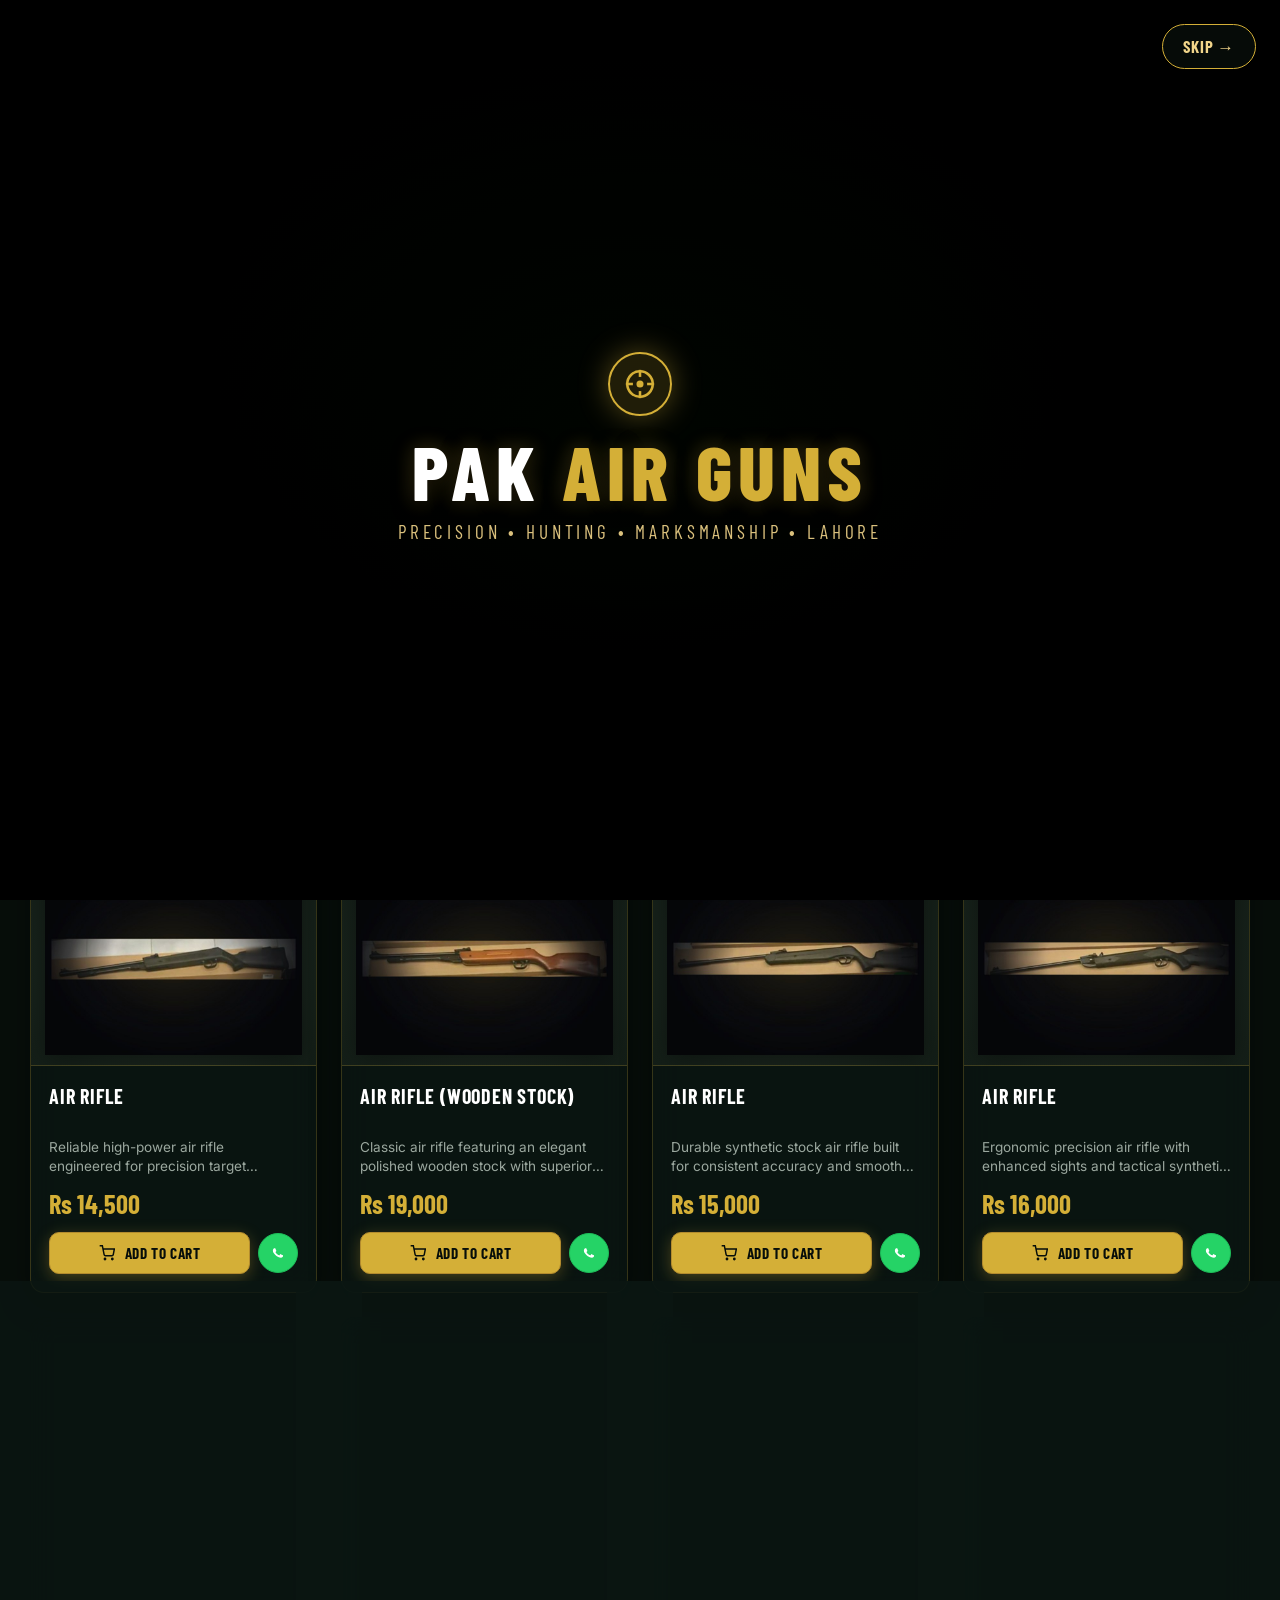
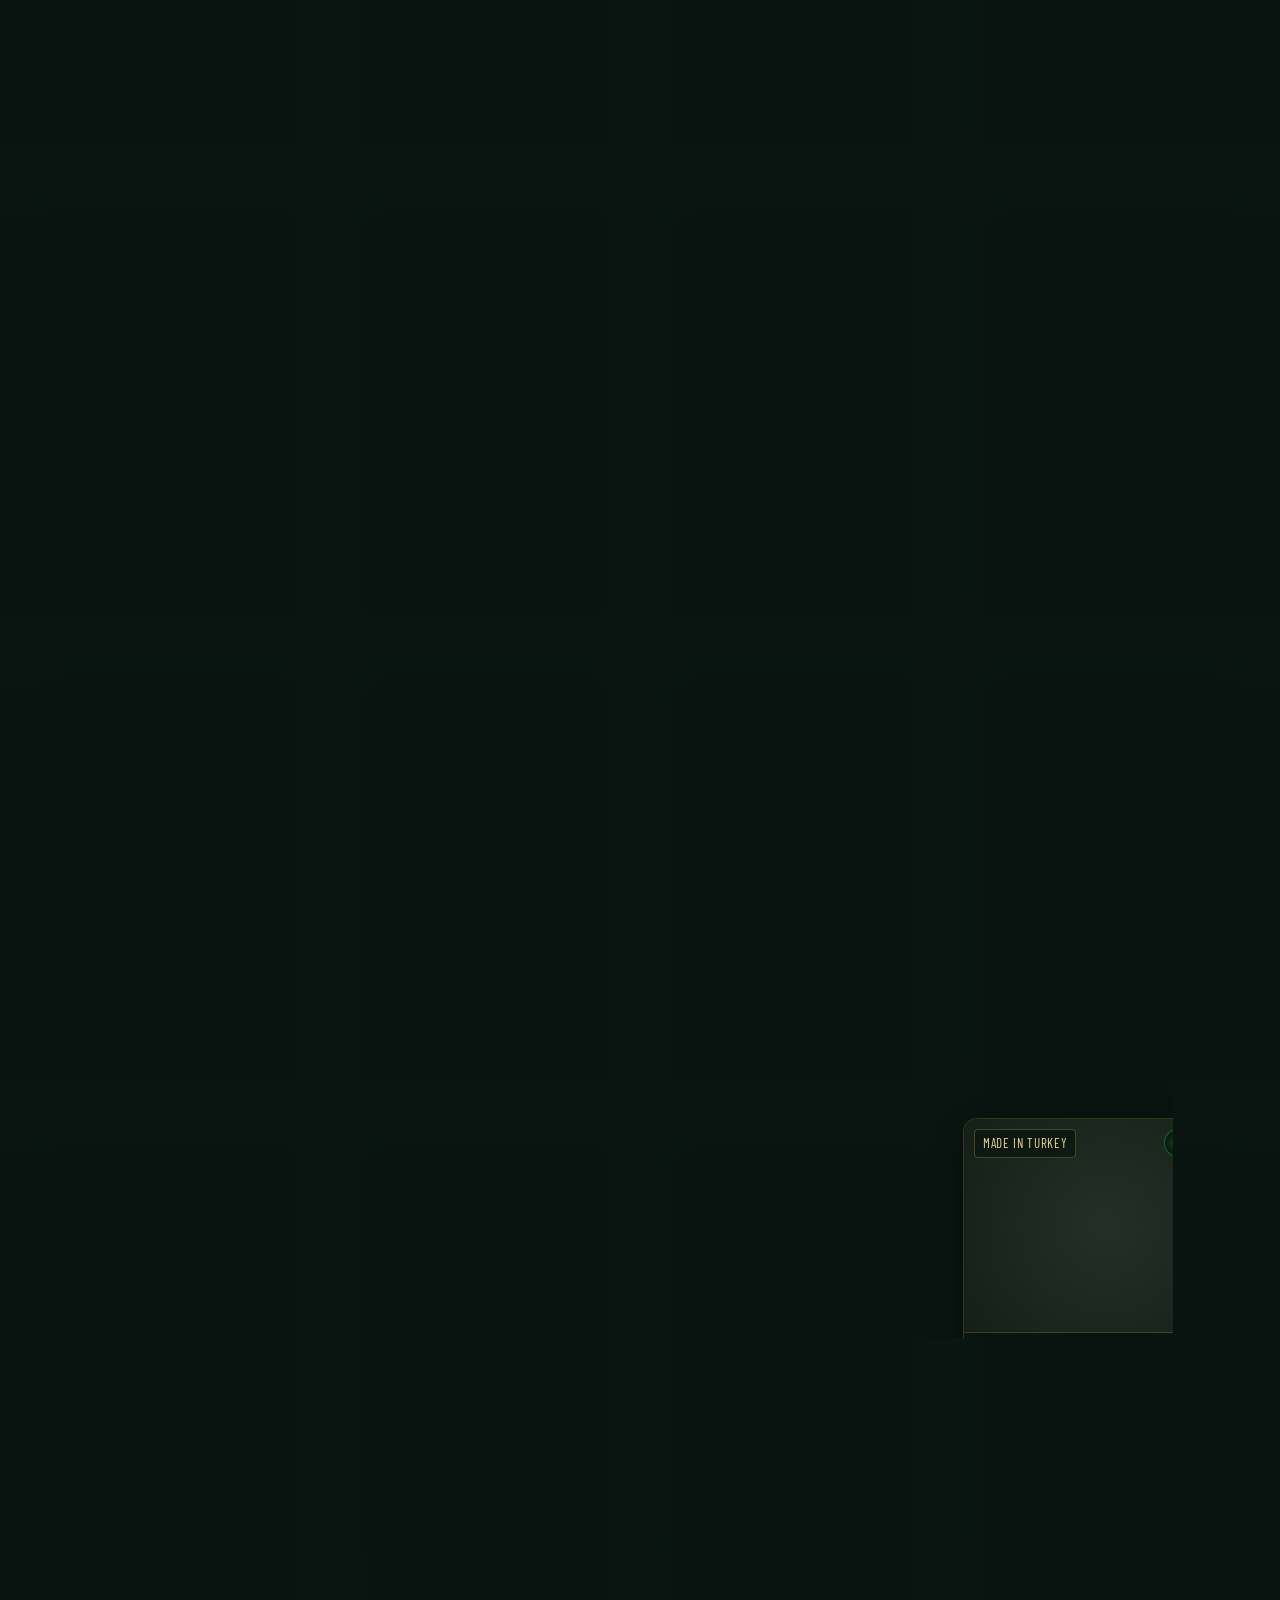
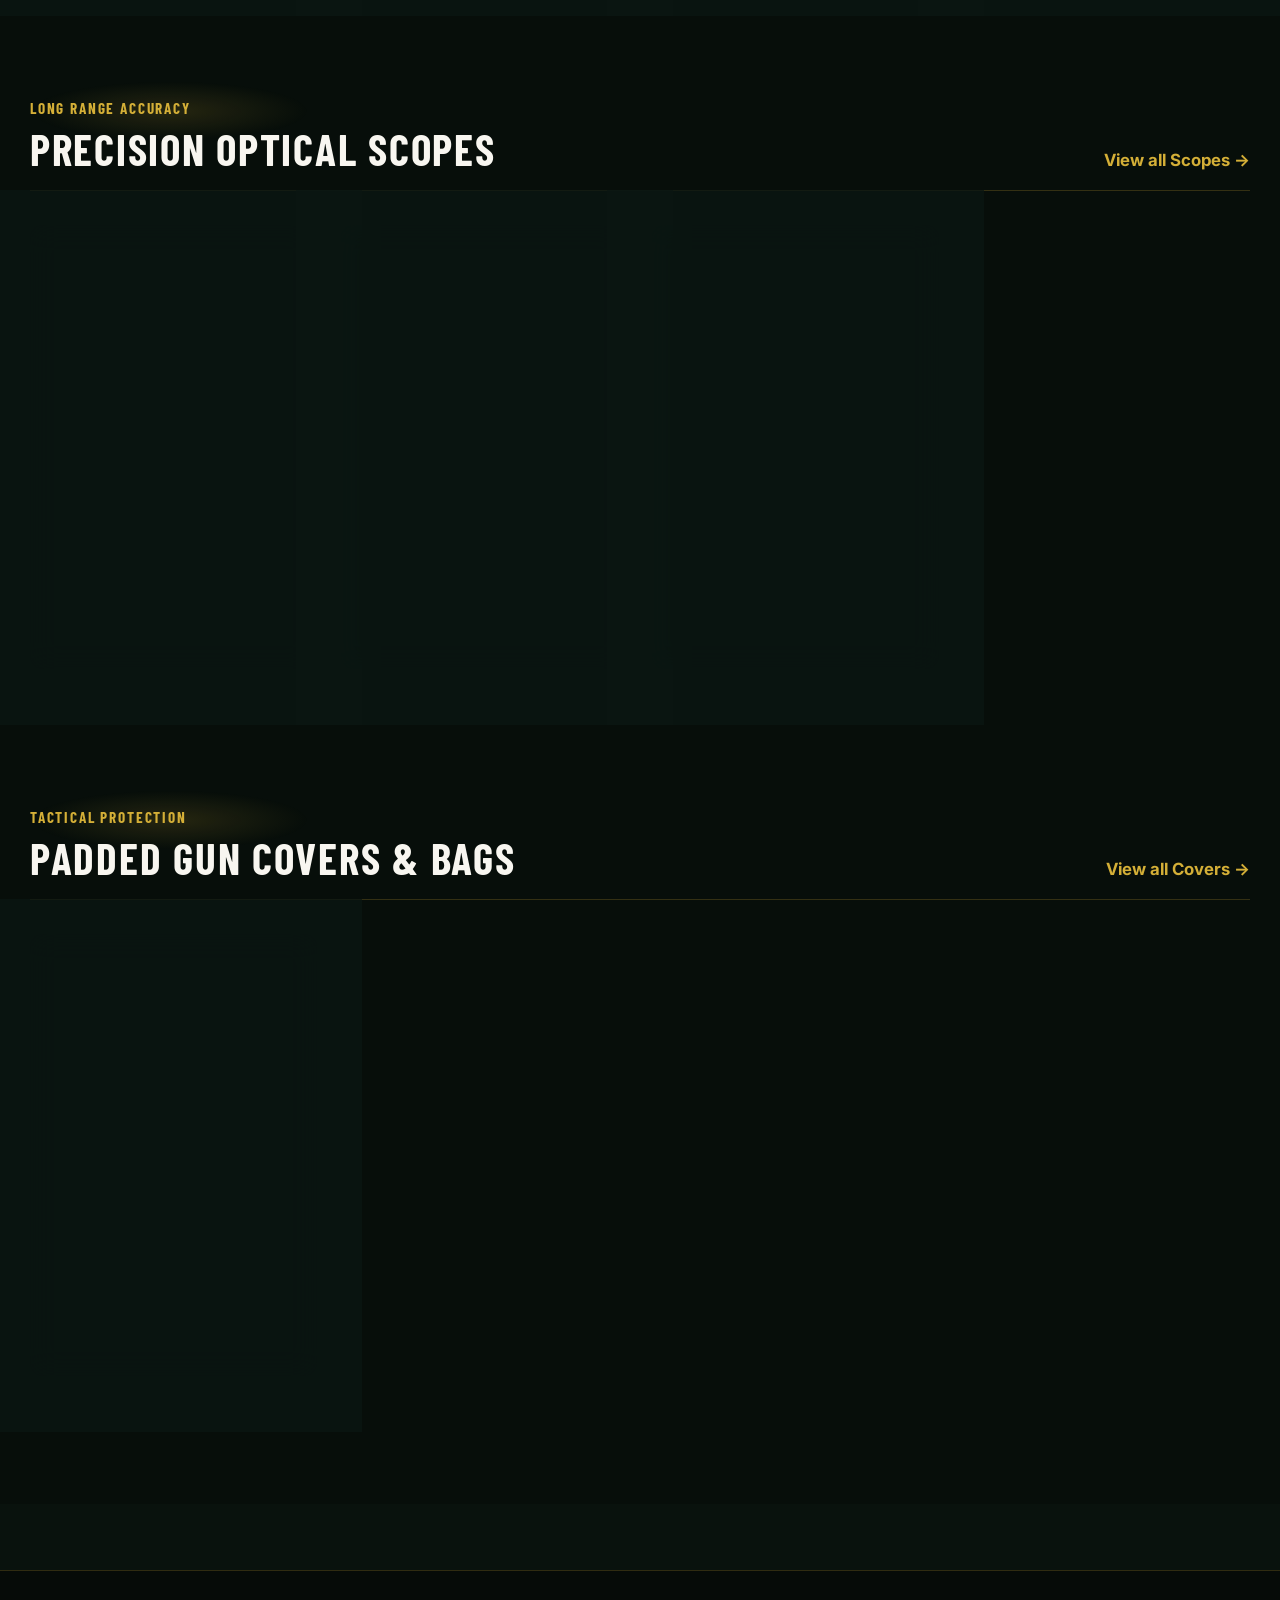
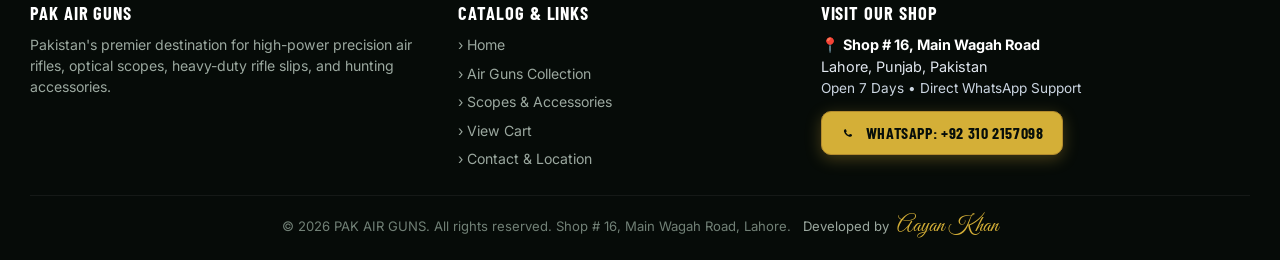
==== commit 996d85f7: "Complete premium realistic hunting brand redesign with GSAP animations, teetar video feature, and qu" ====
--- a/index.html
+++ b/index.html
@@ -4,21 +4,22 @@
   <meta charset="UTF-8">
   <meta name="viewport" content="width=device-width, initial-scale=1.0">
   <script>document.documentElement.classList.add('js');</script>
-  <title>PAK AIR GUNS | Premier Air Rifles, Scopes & Hunting Gear in Lahore, Pakistan</title>
+  <title>PAK AIR GUNS | Premier Air Rifles, Scopes &amp; Hunting Gear in Lahore, Pakistan</title>
   <meta name="description" content="Shop premium air rifles, optical scopes, heavy duty rifle covers, and hunting gear in Pakistan. Open parcel first, then pay. Nationwide delivery Rs 1,500.">
   <link rel="canonical" href="./index.html">
   <link rel="icon" type="image/svg+xml" href="favicon.svg">
 
   <!-- Open Graph / Meta -->
   <meta property="og:type" content="website">
-  <meta property="og:title" content="PAK AIR GUNS | Premier Air Rifles & Scopes in Pakistan">
+  <meta property="og:title" content="PAK AIR GUNS | Premier Air Rifles &amp; Scopes in Pakistan">
   <meta property="og:description" content="Explore high-accuracy air rifles, optical scopes, and tactical hunting accessories. Open parcel first, then pay. Nationwide delivery.">
   <meta property="og:image" content="images/products/product-01.jpg">
   <meta property="og:url" content="./index.html">
 
-  <!-- Google Fonts Preconnect -->
+  <!-- Google Fonts -->
   <link rel="preconnect" href="https://fonts.googleapis.com">
   <link rel="preconnect" href="https://fonts.gstatic.com" crossorigin>
+  <link href="https://fonts.googleapis.com/css2?family=Barlow+Condensed:ital,wght@0,600;0,700;0,800;1,700&family=Great+Vibes&family=Inter:wght@400;500;600;700&display=swap" rel="stylesheet">
 
   <!-- Main Stylesheet -->
   <link rel="stylesheet" href="css/style.css">
@@ -45,80 +46,60 @@
 </head>
 <body data-page="home">
 
-  <!-- Sticky Glassmorphism Header (Injected via app.js) -->
+  <!-- Slim Sticky Header (Injected via app.js) -->
   <header id="site-header"></header>
 
   <main>
-    <!-- Hero Section -->
+    <!-- Hero Section with Teetar Video Feature -->
     <section class="hero-section" aria-label="Welcome Hero">
       <div class="container">
-        <div class="hero-content">
-          <div class="hero-badge">
-            <span>★</span> Pakistan's Leading Air Gun Specialists
-          </div>
-          <h1 class="hero-title">
-            Engineered for <span class="gold-text">Precision</span> &amp; Unrivaled Power
-          </h1>
-          <p class="hero-subtext">
-            Discover Lahore's premier collection of authentic air rifles, high-magnification optical scopes, heavy-duty padded rifle covers, and hunting accessories delivered straight to your doorstep nationwide.
-          </p>
-          <div class="hero-actions">
-            <a href="air-guns.html" class="btn btn-gold">
-              <svg viewBox="0 0 24 24" width="18" height="18" fill="none" stroke="currentColor" stroke-width="2" aria-hidden="true">
-                <circle cx="12" cy="12" r="9"/>
-                <line x1="12" y1="2" x2="12" y2="7"/>
-                <line x1="12" y1="17" x2="12" y2="22"/>
-                <line x1="2" y1="12" x2="7" y2="12"/>
-                <line x1="17" y1="12" x2="22" y2="12"/>
-              </svg>
-              Shop Air Guns
-            </a>
-            <a href="scopes-accessories.html" class="btn btn-outline-gold">
-              Explore Scopes &amp; Accessories &rarr;
-            </a>
-          </div>
-        </div>
-      </div>
-    </section>
-
-    <!-- Trust Strip -->
-    <section class="trust-strip" aria-label="Customer Guarantees">
-      <div class="container">
-        <div class="trust-grid">
-          <div class="trust-item">
-            <div class="trust-icon-box" aria-hidden="true">
-              <svg viewBox="0 0 24 24"><path d="M20 8h-3V4H3c-1.1 0-2 .9-2 2v11h2c0 1.66 1.34 3 3 3s3-1.34 3-3h6c0 1.66 1.34 3 3 3s3-1.34 3-3h2v-5l-3-4zM6 18.5c-.83 0-1.5-.67-1.5-1.5s.67-1.5 1.5-1.5 1.5.67 1.5 1.5-.67 1.5-1.5 1.5zm13.5-9l1.96 2.5H17V9.5h2.5zm-1.5 9c-.83 0-1.5-.67-1.5-1.5s.67-1.5 1.5-1.5 1.5.67 1.5 1.5-.67 1.5-1.5 1.5z"/></svg>
+        <div class="hero-grid">
+          <div class="hero-content">
+            <div class="hero-badge">
+              <span>★</span> Pakistan's Leading Air Gun Specialists
             </div>
-            <div>
-              <div class="trust-title">Delivery All Over Pakistan</div>
-              <div class="trust-desc">Flat Rs 1,500 shipping nationwide</div>
+            <h1 class="hero-title">
+              Engineered for <span class="gold-text">Precision</span> &amp; Unrivaled Power
+            </h1>
+            <p class="hero-subtext">
+              Discover Lahore's premier collection of authentic air rifles, high-magnification optical scopes, heavy-duty padded rifle covers, and hunting accessories delivered straight to your doorstep nationwide.
+            </p>
+            <div class="hero-actions">
+              <a href="air-guns.html" class="btn btn-gold">
+                <svg viewBox="0 0 24 24" width="18" height="18" fill="none" stroke="currentColor" stroke-width="2" aria-hidden="true">
+                  <circle cx="12" cy="12" r="9"/>
+                  <line x1="12" y1="2" x2="12" y2="7"/>
+                  <line x1="12" y1="17" x2="12" y2="22"/>
+                  <line x1="2" y1="12" x2="7" y2="12"/>
+                  <line x1="17" y1="12" x2="22" y2="12"/>
+                </svg>
+                Shop Air Guns
+              </a>
+              <a href="scopes-accessories.html" class="btn btn-outline-gold">
+                Explore Scopes &amp; Accessories &rarr;
+              </a>
             </div>
           </div>
 
-          <div class="trust-item">
-            <div class="trust-icon-box" aria-hidden="true">
-              <svg viewBox="0 0 24 24"><path d="M21 16.5c0 .38-.21.71-.53.88l-7.9 4.44c-.16.12-.36.18-.57.18s-.41-.06-.57-.18l-7.9-4.44A.991.991 0 0 1 3 16.5v-9c0-.38.21-.71.53-.88l7.9-4.44c.16-.12.36-.18.57-.18s.41.06.57.18l7.9 4.44c.32.17.53.5.53.88v9zM12 4.15L6.04 7.5 12 10.85l5.96-3.35L12 4.15z"/></svg>
-            </div>
-            <div>
-              <div class="trust-title">Open Parcel, Then Pay</div>
-              <div class="trust-desc">Verify your package before sending remainder</div>
-            </div>
-          </div>
-
-          <div class="trust-item">
-            <div class="trust-icon-box" aria-hidden="true">
-              <svg viewBox="0 0 24 24"><path d="M12 2C6.48 2 2 6.48 2 12c0 1.82.49 3.53 1.34 5L2 22l5.14-1.32C8.59 21.49 10.24 22 12 22c5.52 0 10-4.48 10-10S17.52 2 12 2zm0 18c-1.5 0-2.91-.4-4.14-1.09l-.3-.17-3.07.79.82-2.99-.19-.32C4.39 15.01 4 13.54 4 12c0-4.41 3.59-8 8-8s8 3.59 8 8-3.59 8-8 8z"/></svg>
-            </div>
-            <div>
-              <div class="trust-title">Order on WhatsApp</div>
-              <div class="trust-desc">Instant confirmation &amp; direct service</div>
+          <!-- Dedicated Teetar (Partridge) Video Feature -->
+          <div class="hero-feature-media">
+            <div class="teetar-video-frame">
+              <video id="teetar-video-element" class="teetar-video" autoplay muted loop playsinline preload="metadata" poster="assets/teetar-poster.jpg">
+                <source src="assets/teetar-video.mp4" type="video/mp4">
+                <source src="images/teetar_clip_10s_18s.mp4" type="video/mp4">
+              </video>
+              <div class="teetar-video-fallback" id="teetar-fallback">
+                <span class="teetar-badge-tag">Wild Game &bull; Teetar</span>
+                <h3 class="teetar-fallback-title">Master Marksmanship</h3>
+                <p class="teetar-fallback-desc">Field-tested accuracy &amp; velocity across Pakistan</p>
+              </div>
             </div>
           </div>
         </div>
       </div>
     </section>
 
-    <!-- (a) Section 1: Air Guns (ALL air guns) -->
+    <!-- (a) Section 1: Air Rifles (ALL air guns) -->
     <section class="section" id="air-guns-section">
       <div class="container">
         <div class="section-header">
@@ -126,7 +107,7 @@
             <span class="section-tag">High Velocity Marksmanship</span>
             <h2>Air Rifles Collection</h2>
           </div>
-          <a href="air-guns.html" class="gold-link">View all Air Guns &rarr;</a>
+          <a href="air-guns.html" class="gold-text" style="font-weight: 700; font-size: 1.05rem;">View all Air Guns &rarr;</a>
         </div>
         <div class="product-grid" id="home-guns-grid">
           <!-- Populated by app.js -->
@@ -134,15 +115,15 @@
       </div>
     </section>
 
-    <!-- (b) Section 2: Scopes (ALL scopes) - Deep Sand rhythm -->
-    <section class="section section-deep-sand" id="scopes-section">
+    <!-- (b) Section 2: Scopes (ALL scopes) -->
+    <section class="section" id="scopes-section">
       <div class="container">
         <div class="section-header">
           <div class="section-title-wrap">
             <span class="section-tag">Long Range Accuracy</span>
             <h2>Precision Optical Scopes</h2>
           </div>
-          <a href="scopes-accessories.html#scopes" class="gold-link">View all Scopes &rarr;</a>
+          <a href="scopes-accessories.html#scopes" class="gold-text" style="font-weight: 700; font-size: 1.05rem;">View all Scopes &rarr;</a>
         </div>
         <div class="product-grid" id="home-scopes-grid">
           <!-- Populated by app.js -->
@@ -150,7 +131,7 @@
       </div>
     </section>
 
-    <!-- (c) Section 3: Gun Covers (ALL covers) - Sand rhythm -->
+    <!-- (c) Section 3: Gun Covers (ALL covers) -->
     <section class="section" id="covers-section">
       <div class="container">
         <div class="section-header">
@@ -158,7 +139,7 @@
             <span class="section-tag">Tactical Protection</span>
             <h2>Padded Gun Covers &amp; Bags</h2>
           </div>
-          <a href="scopes-accessories.html#covers" class="gold-link">View all Covers &rarr;</a>
+          <a href="scopes-accessories.html#covers" class="gold-text" style="font-weight: 700; font-size: 1.05rem;">View all Covers &rarr;</a>
         </div>
         <div class="product-grid" id="home-covers-grid">
           <!-- Populated by app.js -->
@@ -170,6 +151,9 @@
   <!-- Shared Footer (Injected via app.js) -->
   <footer id="site-footer"></footer>
 
+  <!-- GSAP CDN -->
+  <script src="https://cdnjs.cloudflare.com/ajax/libs/gsap/3.12.5/gsap.min.js" defer></script>
+
   <!-- Core Scripts -->
   <script src="js/config.js" defer></script>
   <script src="js/products.js" defer></script>
--- a/css/style.css
+++ b/css/style.css
@@ -1,77 +1,60 @@
 /* ==========================================================================
-   PAK AIR GUNS - Premium Champagne + Navy + Gold Stylesheet
-   Theme Palette:
-     - Navy: #0F172A, Deep Navy: #0B1224, Mid Navy: #1B2A4A
-     - Champagne Gold: #C9A24A, Hover: #B38B2E, Light Gold: #E5C378
-     - Sand: #F3EBDD, Sand End: #EADFCB, Deep Sand: #E9DEC8, Deep Sand End: #DFD2B8
-     - Ivory Card: #FFFCF5, Cream Image Container: #F6F0E4, Card Border: #E4D6B8
-     - Text on Sand/Ivory: #1F2937, Muted: #5B6472
-     - Text on Navy: #F8FAFC, Muted: #CBD5E1, Address: #E2E8F0
-   Fonts: Playfair Display (headings) + Inter (body) + Great Vibes (script)
+   PAK AIR GUNS - Premium Hunting Brand Stylesheet
+   Forest + Dark Navy + Gold Luxury Aesthetic
+   Typography: Barlow Condensed (Headings, Prices) + Inter (Body)
    ========================================================================== */
 
-@import url('https://fonts.googleapis.com/css2?family=Great+Vibes&family=Inter:wght@300;400;500;600;700&family=Playfair+Display:ital,wght@0,500;0,600;0,700;0,800;1,600&display=swap');
+@import url('https://fonts.googleapis.com/css2?family=Barlow+Condensed:ital,wght@0,600;0,700;0,800;1,700&family=Great+Vibes&family=Inter:wght@400;500;600;700&display=swap');
 
 :root {
-  /* Navy Tones */
-  --navy-primary: #0F172A;        /* Rich Navy */
-  --navy-deep: #0B1224;           /* Deep Luxury Navy */
-  --navy-mid: #1B2A4A;            /* Mid Navy for hero & headers */
-  --navy-surface: #131E36;        /* Surface on dark areas */
-
-  /* Champagne Gold Accents */
-  --gold-primary: #C9A24A;        /* Champagne Gold */
-  --gold-hover: #B38B2E;          /* Richer darker gold on hover */
-  --gold-light: #E5C378;          /* Soft champagne gold */
-  --gold-border: rgba(201, 162, 74, 0.40); /* 1px 40% opacity divider */
-  --gold-glow-radial: radial-gradient(ellipse at center, rgba(201, 162, 74, 0.12) 0%, transparent 70%);
-
-  /* Sand & Champagne Rhythm */
-  --sand-base: #F3EBDD;           /* Warm Sand base */
-  --sand-end: #EADFCB;            /* Sand gradient bottom */
-  --deep-sand: #E9DEC8;           /* Deep Sand */
-  --deep-sand-end: #DFD2B8;       /* Deep Sand gradient bottom */
-  --ivory-card: #FFFCF5;          /* Pure Ivory for product cards */
-  --cream-img: #F6F0E4;           /* Cream for product image container */
-  --card-border: #E4D6B8;         /* 1px border for ivory cards */
-
-  /* Text Hierarchy on Sand / Ivory */
-  --text-primary: #1F2937;        /* Clean dark charcoal */
-  --text-secondary: #374151;      /* Secondary dark text */
-  --text-muted: #5B6472;          /* Muted slate text */
-
-  /* Compatibility & Semantic Aliases */
-  --bg-primary: var(--sand-base);
-  --bg-card: var(--ivory-card);
-  --border-subtle: var(--card-border);
-  --border-medium: var(--card-border);
-
-  /* Text Hierarchy on Navy */
-  --text-on-navy: #F8FAFC;        /* Crisp off-white */
-  --text-on-navy-muted: #CBD5E1;  /* Soft light slate */
-  --text-address-navy: #E2E8F0;   /* High-contrast fully readable address */
-
-  /* Border Radii */
+  /* Color Palette: Deep Forest Green + Dark Navy + Gold Accents */
+  --forest-dark: #070e0a;
+  --forest-deep: #0b1712;
+  --forest-mid: #13241c;
+  --forest-panel: rgba(11, 23, 18, 0.78);
+  --forest-panel-solid: #0d1a14;
+  --forest-border: rgba(212, 175, 55, 0.22);
+  --forest-border-hover: rgba(212, 175, 55, 0.60);
+
+  --navy-dark: #060c14;
+  --navy-mid: #0b1524;
+  --navy-panel: rgba(9, 17, 28, 0.82);
+
+  /* Warm Gold Accents */
+  --gold-primary: #d4af37;
+  --gold-hover: #b38b2e;
+  --gold-light: #f1d58a;
+  --gold-glow: 0 0 20px rgba(212, 175, 55, 0.35);
+  --gold-border: rgba(212, 175, 55, 0.30);
+
+  /* WhatsApp Green */
+  --wa-green: #25D366;
+  --wa-hover: #1ebc59;
+
+  /* Text Hierarchy on Dark Frosted Panels */
+  --text-light: #f8f6f0;
+  --text-muted: #9ba89f;
+  --text-dim: #718076;
+
+  /* Typography */
+  --font-heading: 'Barlow Condensed', -apple-system, sans-serif;
+  --font-body: 'Inter', -apple-system, sans-serif;
+  --font-price: 'Barlow Condensed', sans-serif;
+  --font-script: 'Great Vibes', cursive;
+
+  /* Dimensions & Radius */
+  --header-height: 64px;
   --radius-sm: 6px;
   --radius-md: 10px;
-  --radius-lg: 14px;              /* Exact 14px radius requested for cards */
+  --radius-lg: 14px;
   --radius-full: 9999px;
 
   /* Shadows */
-  --shadow-card: 0 10px 30px rgba(15, 23, 42, 0.10);
-  --shadow-hover: 0 14px 36px rgba(15, 23, 42, 0.16);
-
-  --font-heading: 'Playfair Display', Georgia, serif;
-  --font-body: 'Inter', -apple-system, BlinkMacSystemFont, 'Segoe UI', Roboto, sans-serif;
-  --font-script: 'Great Vibes', cursive;
-
-  --header-height: 72px;
-
-  /* Faint gold-tinted target/crosshair pattern (3.5% opacity) */
-  --pattern-crosshair: url("data:image/svg+xml,%3Csvg xmlns='http://www.w3.org/2000/svg' width='120' height='120' viewBox='0 0 120 120' opacity='0.035'%3E%3Cpath d='M60 12 A48 48 0 0 1 108 60 A48 48 0 0 1 60 108 A48 48 0 0 1 12 60 A48 48 0 0 1 60 12 Z' fill='none' stroke='%23C9A24A' stroke-width='0.9'/%3E%3Cpath d='M60 26 A34 34 0 0 1 94 60 A34 34 0 0 1 60 94 A34 34 0 0 1 26 60 A34 34 0 0 1 60 26 Z' fill='none' stroke='%23C9A24A' stroke-width='0.8' stroke-dasharray='3 3'/%3E%3Cpath d='M60 40 A20 20 0 0 1 80 60 A20 20 0 0 1 60 80 A20 20 0 0 1 40 60 A20 20 0 0 1 60 40 Z' fill='none' stroke='%23C9A24A' stroke-width='0.8'/%3E%3Cpath d='M60 0 v120 M0 60 h120' stroke='%23C9A24A' stroke-width='0.7' stroke-dasharray='4 8'/%3E%3Ccircle cx='60' cy='60' r='2.5' fill='%23C9A24A'/%3E%3C/svg%3E");
-}
-
-/* ---------------- CSS Reset & Base ---------------- */
+  --shadow-card: 0 10px 30px rgba(0, 0, 0, 0.40);
+  --shadow-hover: 0 16px 36px rgba(0, 0, 0, 0.60), 0 0 24px rgba(212, 175, 55, 0.25);
+}
+
+/* ---------------- Reset & Base ---------------- */
 *, *::before, *::after {
   box-sizing: border-box;
   margin: 0;
@@ -82,24 +65,20 @@
   font-size: 16px;
   scroll-behavior: smooth;
   scroll-padding-top: var(--header-height);
-  background: linear-gradient(180deg, #F3EBDD 0%, #EADFCB 100%);
-  color: var(--text-primary);
+  background-color: var(--forest-dark);
+  color: var(--text-light);
   overflow-x: clip;
-  max-width: 100%;
 }
 
 body {
   font-family: var(--font-body);
-  /* NEVER pure white or flat white: Warm Sand gradient with faint gold crosshairs */
-  background: var(--pattern-crosshair), linear-gradient(180deg, #F3EBDD 0%, #EADFCB 100%);
-  background-attachment: fixed;
-  color: var(--text-primary);
+  background-color: var(--forest-dark);
+  color: var(--text-light);
   line-height: 1.6;
   min-height: 100vh;
   display: flex;
   flex-direction: column;
   overflow-x: clip;
-  max-width: 100%;
   -webkit-font-smoothing: antialiased;
 }
 
@@ -127,13 +106,13 @@
 
 main {
   flex: 1 0 auto;
-  overflow-x: clip;
   position: relative;
+  z-index: 1;
 }
 
 .container {
   width: 100%;
-  max-width: 1240px;
+  max-width: 1260px;
   margin: 0 auto;
   padding: 0 20px;
 }
@@ -141,111 +120,187 @@
 /* ---------------- Typography ---------------- */
 h1, h2, h3, h4, h5, h6 {
   font-family: var(--font-heading);
-  color: var(--text-primary);
-  font-weight: 600;
-  line-height: 1.25;
+  text-transform: uppercase;
+  letter-spacing: 0.04em;
+  font-weight: 700;
+  line-height: 1.15;
+  color: var(--text-light);
 }
 
 h1 {
-  font-size: clamp(2rem, 4.5vw, 3.4rem);
-  letter-spacing: -0.5px;
+  font-size: clamp(2.4rem, 5vw, 3.8rem);
 }
 
 h2 {
-  font-size: clamp(1.6rem, 3.2vw, 2.4rem);
+  font-size: clamp(1.8rem, 3.5vw, 2.7rem);
 }
 
 h3 {
-  font-size: clamp(1.2rem, 2.2vw, 1.5rem);
+  font-size: clamp(1.3rem, 2.5vw, 1.8rem);
 }
 
 .gold-text {
   color: var(--gold-primary);
   display: inline-block;
+}
+
+/* ---------------- Living Hunting Background Layer ---------------- */
+.hunting-bg-layer {
+  position: fixed;
+  inset: 0;
+  z-index: 0;
+  pointer-events: none;
+  overflow: hidden;
+}
+
+.hunting-bg-photo {
+  position: absolute;
+  inset: -20px;
+  background-size: cover;
+  background-position: center center;
+  background-repeat: no-repeat;
+  will-change: transform;
+  transition: transform 0.1s ease-out;
+  /* High-fidelity hunting forest fallback gradient */
+  background-image: 
+    radial-gradient(ellipse at 50% 20%, rgba(20, 55, 38, 0.45) 0%, transparent 60%),
+    linear-gradient(180deg, #070e0a 0%, #0d1e16 50%, #060b08 100%);
+}
+
+/* Per-Page Specific Background Photos with CSS Fallbacks */
+body[data-page="home"] .hunting-bg-photo {
+  background-image: 
+    linear-gradient(180deg, rgba(7, 14, 10, 0.35) 0%, rgba(6, 12, 9, 0.5) 100%),
+    url('../assets/forest-home.jpg'),
+    radial-gradient(ellipse at 50% 30%, rgba(25, 65, 45, 0.5) 0%, transparent 70%),
+    linear-gradient(180deg, #070e0a 0%, #11261c 50%, #050b07 100%);
+}
+
+body[data-page="air-guns"] .hunting-bg-photo {
+  background-image: 
+    linear-gradient(180deg, rgba(7, 14, 10, 0.35) 0%, rgba(6, 12, 9, 0.5) 100%),
+    url('../assets/forest-airguns.jpg'),
+    radial-gradient(circle at 60% 20%, rgba(212, 175, 55, 0.18) 0%, transparent 55%),
+    linear-gradient(180deg, #0a1711 0%, #142a1e 50%, #070e0a 100%);
+}
+
+body[data-page="scopes-accessories"] .hunting-bg-photo {
+  background-image: 
+    linear-gradient(180deg, rgba(7, 14, 10, 0.35) 0%, rgba(6, 12, 9, 0.5) 100%),
+    url('../assets/forest-scopes.jpg'),
+    radial-gradient(circle at 40% 70%, rgba(180, 120, 40, 0.22) 0%, transparent 60%),
+    linear-gradient(180deg, #0b151f 0%, #12241d 50%, #080d14 100%);
+}
+
+body[data-page="contact"] .hunting-bg-photo {
+  background-image: 
+    linear-gradient(180deg, rgba(7, 14, 10, 0.35) 0%, rgba(6, 12, 9, 0.5) 100%),
+    url('../assets/forest-contact.jpg'),
+    linear-gradient(180deg, #09130e 0%, #10241b 60%, #060b08 100%);
+}
+
+/* 30-40% Opacity Dark Overlay so the forest remains clearly visible */
+.hunting-bg-overlay {
+  position: absolute;
+  inset: 0;
+  background: linear-gradient(180deg, rgba(7, 14, 10, 0.35) 0%, rgba(9, 17, 28, 0.38) 100%);
+}
+
+/* Drifting Mist Layer */
+.hunting-mist-layer {
+  position: absolute;
+  inset: 0;
+  background: 
+    radial-gradient(circle at 20% 40%, rgba(240, 246, 242, 0.05) 0%, transparent 50%),
+    radial-gradient(circle at 80% 60%, rgba(240, 246, 242, 0.04) 0%, transparent 55%);
+  animation: driftMist 45s ease-in-out infinite alternate;
+  mix-blend-mode: screen;
+  pointer-events: none;
+}
+
+@keyframes driftMist {
+  0% { transform: translateX(-40px) scale(1); opacity: 0.6; }
+  50% { transform: translateX(30px) scale(1.05); opacity: 0.9; }
+  100% { transform: translateX(50px) scale(1); opacity: 0.6; }
+}
+
+/* Falling Leaves Canvas */
+#hunting-leaves-canvas {
+  position: absolute;
+  inset: 0;
+  width: 100%;
+  height: 100%;
+  pointer-events: none;
+}
+
+/* Periodic Gliding Game Bird in Background */
+.gliding-bird-ambient {
+  position: absolute;
+  top: 18%;
+  left: -120px;
+  width: 75px;
+  height: 48px;
+  pointer-events: none;
+  opacity: 0.45;
+  filter: drop-shadow(0 8px 12px rgba(0,0,0,0.4));
+  z-index: 2;
+  will-change: transform;
+}
+
+.gliding-bird-ambient svg {
+  width: 100%;
+  height: 100%;
+  fill: #1a2c22;
+}
+
+/* ---------------- Frosted Glass Panels & Containers ---------------- */
+.frosted-card {
+  background: var(--forest-panel);
+  backdrop-filter: blur(14px);
+  -webkit-backdrop-filter: blur(14px);
+  border: 1px solid var(--forest-border);
+  border-radius: var(--radius-lg);
+  box-shadow: var(--shadow-card);
+}
+
+.section {
+  position: relative;
+  padding: 68px 0;
+}
+
+.section-header {
+  display: flex;
+  align-items: flex-end;
+  justify-content: space-between;
+  margin-bottom: 34px;
+  border-bottom: 1px solid var(--forest-border);
+  padding-bottom: 16px;
+  position: relative;
+}
+
+.section-header::before {
+  content: '';
+  position: absolute;
+  top: -15px;
+  left: 0;
+  width: 280px;
+  height: 60px;
+  background: radial-gradient(ellipse at center, rgba(212, 175, 55, 0.15) 0%, transparent 70%);
+  pointer-events: none;
+}
+
+.section-tag {
+  font-family: var(--font-heading);
+  font-size: 0.95rem;
+  letter-spacing: 0.12em;
+  text-transform: uppercase;
+  color: var(--gold-primary);
   font-weight: 700;
-}
-
-.text-center {
-  text-align: center;
-}
-
-/* ---------------- Buttons & Touch Targets ---------------- */
-.btn {
-  display: inline-flex;
-  align-items: center;
-  justify-content: center;
-  gap: 10px;
-  min-height: 44px;
-  min-width: 44px;
-  padding: 12px 26px;
-  border-radius: var(--radius-md);
-  font-weight: 700;
-  font-size: 0.95rem;
-  letter-spacing: 0.3px;
-  transition: all 0.25s cubic-bezier(0.16, 1, 0.3, 1);
-  text-decoration: none;
-  user-select: none;
-}
-
-/* Solid Champagne Gold with Navy Text */
-.btn-gold {
-  background: var(--gold-primary);
-  color: var(--navy-deep);
-  border: 1px solid var(--gold-hover);
-  box-shadow: 0 4px 14px rgba(201, 162, 74, 0.28);
-}
-
-.btn-gold:hover, .btn-gold:focus-visible {
-  background: var(--gold-hover);
-  border-color: var(--gold-hover);
-  color: #FFFFFF;
-  transform: translateY(-2px);
-  box-shadow: 0 6px 18px rgba(179, 139, 46, 0.38);
-}
-
-.btn-gold:active {
-  transform: translateY(0);
-}
-
-.btn-outline-gold {
-  background: transparent;
-  color: var(--gold-primary);
-  border: 1.5px solid var(--gold-primary);
-}
-
-.btn-outline-gold:hover, .btn-outline-gold:focus-visible {
-  background: rgba(201, 162, 74, 0.15);
-  color: #FFFFFF;
-  border-color: var(--gold-light);
-  transform: translateY(-2px);
-}
-
-.btn-sm {
-  padding: 8px 16px;
-  font-size: 0.85rem;
-  min-height: 38px;
-}
-
-.btn-block {
-  width: 100%;
-}
-
-.gold-link {
-  color: var(--gold-hover);
-  font-weight: 700;
-  display: inline-flex;
-  align-items: center;
-  gap: 6px;
-  transition: all 0.2s ease;
-}
-
-.gold-link:hover {
-  color: var(--gold-primary);
-  text-decoration: underline;
-  text-underline-offset: 4px;
-}
-
-/* ---------------- Sticky Navy Header with Glass Blur & Scroll Shrink ---------------- */
+  display: block;
+  margin-bottom: 4px;
+}
+
+/* ---------------- Slim Sticky Header (Max 68px) ---------------- */
 .site-header {
   position: sticky;
   top: 0;
@@ -253,20 +308,19 @@
   right: 0;
   z-index: 1000;
   height: var(--header-height);
-  background: rgba(11, 18, 36, 0.94);
-  backdrop-filter: blur(12px);
-  -webkit-backdrop-filter: blur(12px);
-  border-bottom: 1px solid var(--gold-border);
-  box-shadow: 0 4px 20px rgba(11, 18, 36, 0.35);
-  transition: height 0.25s ease, background 0.25s ease, box-shadow 0.25s ease, border-color 0.25s ease;
-}
-
-/* After 40px of scroll: shrinks slightly and gains a deeper shadow on all devices */
+  max-height: 68px;
+  background: rgba(9, 16, 13, 0.92);
+  backdrop-filter: blur(14px);
+  -webkit-backdrop-filter: blur(14px);
+  border-bottom: 1px solid rgba(212, 175, 55, 0.30);
+  box-shadow: 0 4px 20px rgba(0, 0, 0, 0.45);
+  transition: all 0.25s ease;
+}
+
 .site-header.scrolled {
-  height: 60px;
-  background: rgba(11, 18, 36, 0.98);
-  box-shadow: 0 10px 30px rgba(11, 18, 36, 0.65), 0 2px 10px rgba(201, 162, 74, 0.15);
-  border-bottom-color: rgba(201, 162, 74, 0.55);
+  background: rgba(7, 13, 10, 0.97);
+  box-shadow: 0 8px 30px rgba(0, 0, 0, 0.70);
+  border-bottom-color: rgba(212, 175, 55, 0.45);
 }
 
 .header-container {
@@ -275,7 +329,7 @@
   justify-content: space-between;
   height: 100%;
   padding: 0 20px;
-  max-width: 1240px;
+  max-width: 1260px;
   margin: 0 auto;
 }
 
@@ -287,13 +341,13 @@
 }
 
 .brand-crest {
-  width: 38px;
-  height: 38px;
+  width: 36px;
+  height: 36px;
   display: flex;
   align-items: center;
   justify-content: center;
   border-radius: var(--radius-sm);
-  background: rgba(201, 162, 74, 0.15);
+  background: rgba(212, 175, 55, 0.12);
   border: 1.5px solid var(--gold-primary);
   color: var(--gold-primary);
 }
@@ -311,11 +365,11 @@
 
 .brand-name {
   font-family: var(--font-heading);
-  font-size: 1.35rem;
+  font-size: 1.45rem;
   font-weight: 700;
-  letter-spacing: 1px;
-  color: #F8FAFC;
-  line-height: 1.1;
+  letter-spacing: 0.05em;
+  color: #fff;
+  line-height: 1;
 }
 
 .brand-name span {
@@ -324,22 +378,27 @@
 
 .brand-tag {
   font-size: 0.65rem;
-  letter-spacing: 1.8px;
+  letter-spacing: 2px;
   text-transform: uppercase;
-  color: #94A3B8;
-}
-
+  color: var(--text-muted);
+}
+
+/* Centered Navigation with Gold Underline */
 .main-nav {
   display: flex;
   align-items: center;
-  gap: 28px;
+  gap: 32px;
+  margin: 0 auto;
 }
 
 .nav-link {
-  font-size: 0.92rem;
-  font-weight: 500;
-  color: #CBD5E1;
-  padding: 8px 0;
+  font-family: var(--font-heading);
+  font-size: 1.1rem;
+  letter-spacing: 0.04em;
+  text-transform: uppercase;
+  font-weight: 600;
+  color: #dbe4de;
+  padding: 6px 0;
   position: relative;
   transition: color 0.2s ease;
 }
@@ -356,7 +415,7 @@
   width: 0%;
   height: 2px;
   background: var(--gold-primary);
-  transition: width 0.25s ease;
+  transition: width 0.25s cubic-bezier(0.16, 1, 0.3, 1);
 }
 
 .nav-link:hover::after, .nav-link.active::after {
@@ -366,46 +425,37 @@
 .header-actions {
   display: flex;
   align-items: center;
-  gap: 16px;
-}
-
-/* Gold Cart Pill with Navy Text */
+  gap: 12px;
+}
+
+/* Cart Button with Count Badge */
 .cart-btn {
   display: inline-flex;
   align-items: center;
   gap: 8px;
-  padding: 8px 16px;
+  padding: 7px 16px;
   border-radius: var(--radius-full);
+  background: rgba(212, 175, 55, 0.14);
+  border: 1px solid var(--gold-primary);
+  color: var(--gold-primary);
+  font-family: var(--font-heading);
+  font-size: 1.05rem;
+  font-weight: 700;
+  letter-spacing: 0.04em;
+  transition: all 0.2s ease;
+}
+
+.cart-btn:hover {
   background: var(--gold-primary);
-  border: 1px solid var(--gold-hover);
-  color: var(--navy-deep);
-  font-weight: 700;
-  min-height: 44px;
-  min-width: 44px;
-  transition: all 0.2s ease;
-}
-
-.cart-btn:hover {
-  background: var(--gold-hover);
-  color: #FFFFFF;
+  color: var(--forest-dark);
+  box-shadow: var(--gold-glow);
   transform: translateY(-1px);
-  box-shadow: 0 4px 14px rgba(179, 139, 46, 0.4);
-}
-
-.cart-icon-wrap {
-  position: relative;
-  display: flex;
-  align-items: center;
-}
-
-.cart-icon-wrap svg {
-  stroke: currentColor;
 }
 
 .cart-badge {
-  background: var(--navy-deep);
-  color: var(--gold-primary);
-  font-size: 0.75rem;
+  background: var(--gold-primary);
+  color: var(--forest-dark);
+  font-size: 0.8rem;
   font-weight: 800;
   min-width: 20px;
   height: 20px;
@@ -413,18 +463,41 @@
   display: flex;
   align-items: center;
   justify-content: center;
-  padding: 0 5px;
-  border: 1px solid rgba(201, 162, 74, 0.4);
+  padding: 0 4px;
 }
 
 .cart-btn:hover .cart-badge {
-  background: #000000;
-  color: #FFFFFF;
-}
-
-.cart-label {
-  font-size: 0.88rem;
+  background: var(--forest-dark);
+  color: var(--gold-primary);
+}
+
+/* Green WhatsApp Button in Header */
+.btn-whatsapp-header {
+  display: inline-flex;
+  align-items: center;
+  gap: 8px;
+  padding: 7px 16px;
+  border-radius: var(--radius-full);
+  background: var(--wa-green);
+  color: #ffffff;
+  font-family: var(--font-heading);
+  font-size: 1.05rem;
   font-weight: 700;
+  letter-spacing: 0.03em;
+  border: 1px solid #1ebc59;
+  transition: all 0.2s ease;
+}
+
+.btn-whatsapp-header:hover {
+  background: var(--wa-hover);
+  box-shadow: 0 4px 16px rgba(37, 211, 102, 0.4);
+  transform: translateY(-1px);
+}
+
+.btn-whatsapp-header svg {
+  width: 17px;
+  height: 17px;
+  fill: currentColor;
 }
 
 .mobile-toggle {
@@ -433,33 +506,23 @@
   justify-content: center;
   min-height: 44px;
   min-width: 44px;
-  background: transparent;
-  color: #F8FAFC;
-  border-radius: var(--radius-sm);
-  padding: 8px;
-}
-
-.mobile-toggle svg {
-  width: 26px;
-  height: 26px;
-  stroke: var(--gold-primary);
-}
-
-/* Mobile Nav Drawer */
+  color: var(--gold-primary);
+}
+
 .mobile-nav-drawer {
   position: fixed;
   top: var(--header-height);
   left: 0;
   width: 100%;
   height: calc(100vh - var(--header-height));
-  background: rgba(11, 18, 36, 0.98);
-  border-top: 1px solid var(--gold-border);
+  background: rgba(9, 16, 12, 0.98);
+  backdrop-filter: blur(20px);
+  border-top: 1px solid var(--forest-border);
   display: none;
   flex-direction: column;
-  padding: 30px 24px;
+  padding: 24px 20px;
   z-index: 1001;
   overflow-y: auto;
-  box-shadow: 0 16px 36px rgba(0, 0, 0, 0.5);
 }
 
 .mobile-nav-drawer.open {
@@ -469,1038 +532,456 @@
 .mobile-nav-links {
   display: flex;
   flex-direction: column;
-  gap: 20px;
-  margin-bottom: 30px;
+  gap: 16px;
+  margin-bottom: 24px;
 }
 
 .mobile-nav-links .nav-link {
-  font-size: 1.25rem;
-  font-family: var(--font-heading);
+  font-size: 1.4rem;
   padding: 10px 0;
-  border-bottom: 1px solid rgba(201, 162, 74, 0.15);
-  color: #F8FAFC;
-}
-
-.mobile-drawer-contact {
-  margin-top: auto;
-  padding-top: 20px;
-  border-top: 1px solid var(--gold-border);
-  font-size: 0.88rem;
-  color: #CBD5E1;
-}
-
-/* ---------------- Hero Section (Navy Gradient: the only strongly dark area) ---------------- */
+  border-bottom: 1px solid rgba(255, 255, 255, 0.06);
+}
+
+/* ---------------- Hero Section & Teetar Feature ---------------- */
 .hero-section {
   position: relative;
-  padding: 75px 0 65px;
-  background-color: var(--navy-deep);
-  background-image: var(--pattern-crosshair), linear-gradient(135deg, #0B1224 0%, #101B33 50%, #1B2A4A 100%);
-  border-bottom: 1px solid var(--gold-border);
-  overflow: hidden;
-  max-width: 100%;
-}
-
-.hero-section::before {
-  content: '';
-  position: absolute;
-  top: -80px;
-  left: 50%;
-  transform: translateX(-50%);
-  width: min(750px, 95vw);
-  height: 380px;
-  background: radial-gradient(ellipse, rgba(201, 162, 74, 0.15) 0%, transparent 70%);
-  filter: blur(50px);
-  pointer-events: none;
+  padding: 60px 0 50px;
+}
+
+.hero-grid {
+  display: grid;
+  grid-template-columns: 1.15fr 0.85fr;
+  gap: 40px;
+  align-items: center;
 }
 
 .hero-content {
   position: relative;
   z-index: 2;
-  max-width: 820px;
-  margin: 0 auto;
-  text-align: center;
 }
 
 .hero-badge {
   display: inline-flex;
   align-items: center;
   gap: 8px;
-  padding: 6px 16px;
+  padding: 5px 14px;
   border-radius: var(--radius-full);
-  background: rgba(201, 162, 74, 0.15);
+  background: rgba(212, 175, 55, 0.12);
   border: 1px solid var(--gold-primary);
   color: var(--gold-light);
-  font-size: 0.82rem;
-  font-weight: 700;
-  letter-spacing: 1px;
+  font-family: var(--font-heading);
+  font-size: 0.95rem;
+  letter-spacing: 0.08em;
   text-transform: uppercase;
-  margin-bottom: 22px;
+  margin-bottom: 18px;
 }
 
 .hero-title {
-  margin-bottom: 20px;
-  line-height: 1.2;
-  color: #F8FAFC;
+  margin-bottom: 16px;
+  line-height: 1.1;
 }
 
 .hero-subtext {
-  font-size: clamp(1rem, 2vw, 1.18rem);
-  color: #CBD5E1;
+  font-size: 1.05rem;
+  color: var(--text-muted);
   line-height: 1.65;
-  margin-bottom: 32px;
-  max-width: 680px;
-  margin-left: auto;
-  margin-right: auto;
+  margin-bottom: 28px;
+  max-width: 580px;
 }
 
 .hero-actions {
   display: flex;
   align-items: center;
-  justify-content: center;
   gap: 16px;
   flex-wrap: wrap;
 }
 
-/* ---------------- Delivery / Trust Strip (Navy band with gold icons) ---------------- */
-.trust-strip {
-  background: linear-gradient(180deg, #0B1224 0%, #0F172A 100%);
-  border-top: 1px solid var(--gold-border);
-  border-bottom: 1px solid var(--gold-border);
-  padding: 24px 0;
-}
-
-.trust-grid {
-  display: grid;
-  grid-template-columns: repeat(3, 1fr);
-  gap: 24px;
-}
-
-.trust-item {
-  display: flex;
-  align-items: center;
-  gap: 14px;
-  padding: 14px 18px;
-  background: rgba(19, 30, 54, 0.85);
-  border: 1px solid rgba(201, 162, 74, 0.28);
+/* Buttons */
+.btn {
+  display: inline-flex;
+  align-items: center;
+  justify-content: center;
+  gap: 10px;
+  min-height: 46px;
+  padding: 12px 28px;
   border-radius: var(--radius-md);
-  box-shadow: 0 4px 14px rgba(0, 0, 0, 0.25);
-  transition: border-color 0.2s ease, transform 0.2s ease, box-shadow 0.2s ease;
-}
-
-.trust-item:hover {
-  border-color: var(--gold-primary);
+  font-family: var(--font-heading);
+  font-size: 1.15rem;
+  font-weight: 700;
+  letter-spacing: 0.04em;
+  text-transform: uppercase;
+  transition: all 0.25s cubic-bezier(0.16, 1, 0.3, 1);
+  user-select: none;
+}
+
+.btn-gold {
+  background: var(--gold-primary);
+  color: var(--forest-dark);
+  border: 1px solid var(--gold-hover);
+  box-shadow: 0 4px 16px rgba(212, 175, 55, 0.30);
+}
+
+.btn-gold:hover, .btn-gold:focus-visible {
+  background: var(--gold-hover);
+  color: #fff;
   transform: translateY(-2px);
-  box-shadow: 0 6px 20px rgba(0, 0, 0, 0.35);
-}
-
-.trust-icon-box {
-  width: 44px;
-  height: 44px;
-  min-width: 44px;
-  border-radius: 50%;
-  background: rgba(201, 162, 74, 0.15);
+  box-shadow: 0 8px 24px rgba(212, 175, 55, 0.45);
+}
+
+.btn-outline-gold {
+  background: rgba(14, 25, 20, 0.6);
+  color: var(--gold-light);
   border: 1.5px solid var(--gold-primary);
-  display: flex;
-  align-items: center;
-  justify-content: center;
-  color: var(--gold-primary);
-}
-
-.trust-icon-box svg {
-  width: 22px;
-  height: 22px;
-  fill: currentColor;
-}
-
-.trust-title {
-  font-size: 0.95rem;
-  font-weight: 700;
-  color: #F8FAFC;
-  margin-bottom: 2px;
-}
-
-.trust-desc {
+  backdrop-filter: blur(8px);
+}
+
+.btn-outline-gold:hover {
+  background: rgba(212, 175, 55, 0.18);
+  color: #fff;
+  border-color: var(--gold-light);
+  transform: translateY(-2px);
+}
+
+.btn-sm {
+  min-height: 38px;
+  padding: 8px 18px;
+  font-size: 1rem;
+}
+
+.btn-block {
+  width: 100%;
+}
+
+/* Teetar Video Frame Section */
+.teetar-video-frame {
+  position: relative;
+  width: 100%;
+  max-width: 360px;
+  margin: 0 auto;
+  aspect-ratio: 9 / 12;
+  border-radius: 18px;
+  overflow: hidden;
+  border: 2px solid var(--gold-primary);
+  box-shadow: 0 16px 40px rgba(0, 0, 0, 0.6), var(--gold-glow);
+  background: #09130d;
+}
+
+.teetar-video {
+  width: 100%;
+  height: 100%;
+  object-fit: cover;
+  display: block;
+}
+
+/* Fallback Poster when video is not present */
+.teetar-video-fallback {
+  position: absolute;
+  inset: 0;
+  display: flex;
+  flex-direction: column;
+  align-items: center;
+  justify-content: flex-end;
+  padding: 24px;
+  background: 
+    linear-gradient(180deg, rgba(8, 16, 12, 0.2) 0%, rgba(6, 12, 9, 0.88) 100%),
+    url('../assets/teetar-poster.jpg') center/cover no-repeat,
+    radial-gradient(circle at 50% 30%, #1a382b 0%, #08110b 100%);
+  text-align: center;
+}
+
+.teetar-badge-tag {
+  background: rgba(212, 175, 55, 0.2);
+  border: 1px solid var(--gold-primary);
+  color: var(--gold-light);
+  font-family: var(--font-heading);
+  font-size: 0.85rem;
+  letter-spacing: 0.08em;
+  text-transform: uppercase;
+  padding: 4px 10px;
+  border-radius: var(--radius-sm);
+  margin-bottom: 8px;
+}
+
+.teetar-fallback-title {
+  font-size: 1.35rem;
+  color: #fff;
+  margin-bottom: 4px;
+}
+
+.teetar-fallback-desc {
   font-size: 0.82rem;
-  color: #CBD5E1;
-}
-
-/* ---------------- Interior Page Headers & Policy Banner ---------------- */
-.page-header {
-  padding: 55px 0 38px;
-  background: linear-gradient(135deg, #0B1224 0%, #101B33 50%, #1B2A4A 100%);
-  border-bottom: 1px solid var(--gold-border);
-  text-align: center;
-}
-
-.page-header h1 {
-  margin-bottom: 12px;
-  color: #F8FAFC;
-}
-
-.page-header h1::after {
-  content: '';
-  display: block;
-  width: 120px;
-  height: 16px;
-  margin: 14px auto 0 auto;
-  background-image: url("data:image/svg+xml,%3Csvg xmlns='http://www.w3.org/2000/svg' width='120' height='16' viewBox='0 0 120 16'%3E%3Cline x1='0' y1='8' x2='50' y2='8' stroke='%23C9A24A' stroke-width='1.2' stroke-linecap='round'/%3E%3Cpolygon points='60,3 65,8 60,13 55,8' fill='%23E5C378' stroke='%23C9A24A' stroke-width='0.8'/%3E%3Cline x1='70' y1='8' x2='120' y2='8' stroke='%23C9A24A' stroke-width='1.2' stroke-linecap='round'/%3E%3C/svg%3E");
-  background-repeat: no-repeat;
-  background-position: center;
-}
-
-.page-subtitle {
-  color: #CBD5E1;
-  font-size: 1.05rem;
-  max-width: 650px;
-  margin: 0 auto;
-}
-
-.policy-banner {
-  background: var(--ivory-card);
-  border: 1px solid var(--card-border);
-  border-radius: var(--radius-md);
-  padding: 16px 20px;
-  margin: 28px 0;
-  display: flex;
-  align-items: center;
-  justify-content: space-between;
-  gap: 16px;
-  flex-wrap: wrap;
-  box-shadow: 0 4px 16px rgba(15, 23, 42, 0.05);
-}
-
-.policy-banner-content {
-  display: flex;
-  align-items: center;
-  gap: 14px;
-}
-
-.policy-badge-icon {
-  width: 36px;
-  height: 36px;
-  min-width: 36px;
-  border-radius: 50%;
-  background: var(--gold-primary);
-  color: var(--navy-deep);
-  display: flex;
-  align-items: center;
-  justify-content: center;
-  font-weight: 800;
-}
-
-.policy-text-primary {
-  font-weight: 700;
-  color: var(--navy-deep);
-  font-size: 0.96rem;
-}
-
-.policy-text-secondary {
-  color: var(--gold-hover);
-  font-size: 0.88rem;
-}
-
-/* ---------------- Sections Rhythm & Dividers ---------------- */
-/* Product sections = sand gradient, alternating with deep sand gradient */
-.section {
-  position: relative;
-  padding: 68px 0;
-  background: var(--pattern-crosshair), linear-gradient(180deg, #F3EBDD 0%, #EADFCB 100%);
-  border-bottom: 1px solid var(--gold-border);
-}
-
-.section-deep-sand {
-  background: var(--pattern-crosshair), linear-gradient(180deg, #E9DEC8 0%, #DFD2B8 100%);
-}
-
-.section-header {
-  position: relative;
-  display: flex;
-  align-items: flex-end;
-  justify-content: space-between;
-  margin-bottom: 34px;
-  border-bottom: 1px solid var(--gold-border);
-  padding-bottom: 16px;
-}
-
-/* Soft gold radial glow behind section headings */
-.section-header::before {
-  content: '';
-  position: absolute;
-  top: -20px;
-  left: -20px;
-  width: 320px;
-  height: 80px;
-  background: radial-gradient(ellipse at center, rgba(201, 162, 74, 0.12) 0%, transparent 70%);
-  pointer-events: none;
-}
-
-.section-title-wrap {
-  display: flex;
-  flex-direction: column;
-  gap: 5px;
-  position: relative;
-  z-index: 1;
-}
-
-.section-tag {
-  font-size: 0.78rem;
-  letter-spacing: 2px;
-  text-transform: uppercase;
-  color: var(--gold-hover);
-  font-weight: 700;
-}
-
-.section-title-wrap h2 {
-  font-family: var(--font-heading);
-  font-size: clamp(1.6rem, 3.2vw, 2.3rem);
-  color: var(--text-primary);
-  margin-bottom: 2px;
-}
-
-/* Short gold divider line with small diamond in the middle */
-.section-title-wrap::after {
-  content: '';
-  display: block;
-  width: 110px;
-  height: 14px;
-  margin-top: 6px;
-  background-image: url("data:image/svg+xml,%3Csvg xmlns='http://www.w3.org/2000/svg' width='110' height='14' viewBox='0 0 110 14'%3E%3Cline x1='0' y1='7' x2='46' y2='7' stroke='%23C9A24A' stroke-width='1.2' stroke-linecap='round'/%3E%3Cpolygon points='55,2 60,7 55,12 50,7' fill='%23E5C378' stroke='%23C9A24A' stroke-width='0.8'/%3E%3Cline x1='64' y1='7' x2='110' y2='7' stroke='%23C9A24A' stroke-width='1.2' stroke-linecap='round'/%3E%3C/svg%3E");
-  background-repeat: no-repeat;
-  background-position: left center;
-}
-
-/* ---------------- Product Grid & Cards ---------------- */
+  color: var(--text-muted);
+}
+
+/* ---------------- Product Grid (4 Columns Desktop) ---------------- */
 .product-grid {
   display: grid;
-  grid-template-columns: repeat(auto-fill, minmax(270px, 1fr));
-  gap: 26px;
-  overflow-x: clip;
-}
-
-/* Card: ivory (#FFFCF5) background, 1px #E4D6B8 border, 14px radius, soft layered shadow */
+  grid-template-columns: repeat(4, 1fr);
+  gap: 24px;
+}
+
+/* Frosted-Glass Product Card */
 .product-card {
-  background: var(--ivory-card);
-  border: 1px solid var(--card-border);
+  background: var(--forest-panel);
+  backdrop-filter: blur(14px);
+  -webkit-backdrop-filter: blur(14px);
+  border: 1px solid var(--forest-border);
   border-radius: var(--radius-lg);
   overflow: hidden;
   display: flex;
   flex-direction: column;
   box-shadow: var(--shadow-card);
   transition: transform 0.35s cubic-bezier(0.16, 1, 0.3, 1), box-shadow 0.35s ease, border-color 0.35s ease;
+  position: relative;
+  cursor: pointer;
 }
 
 .product-card:hover {
-  transform: translateY(-5px);
+  transform: translateY(-4px);
+  border-color: var(--gold-primary);
   box-shadow: var(--shadow-hover);
-  border-color: var(--gold-primary);
-}
-
-/* Product Card Slide-In Animation */
-html.js .product-card {
-  opacity: 0;
-  will-change: transform, opacity;
-  transition: transform 0.6s cubic-bezier(0.16, 1, 0.3, 1), opacity 0.6s ease-out;
-}
-
-html.js .product-card.slide-left {
-  transform: translateX(-40px);
-}
-
-html.js .product-card.slide-right {
-  transform: translateX(40px);
-}
-
-html.js .product-card.animate-in {
-  opacity: 1;
-  transform: translateX(0);
-}
-
-/* ---------------- PRODUCT IMAGES & CONTAINERS ---------------- */
-/* Image container: cream (#F6F0E4), 4:3 ratio, padding 8px, NO dark vignettes or overlays */
+}
+
+/* Fixed 4:3 Image Area with Soft Warm Gradient Background */
 .product-img-box {
   position: relative;
   width: 100%;
   aspect-ratio: 4 / 3;
   overflow: hidden;
-  background: var(--cream-img);
-  border-bottom: 1px solid var(--card-border);
+  background: radial-gradient(circle at center, #243027 0%, #141f18 100%);
+  border-bottom: 1px solid var(--forest-border);
   display: flex;
   align-items: center;
   justify-content: center;
-  padding: 8px;
-}
-
-/* Image: object-fit: contain so rifles and scopes are NEVER stretched, cropped or squeezed.
-   mix-blend-mode: multiply on light container + brightness(1.1) contrast(1.05) */
+  padding: 10px;
+}
+
 .product-img {
   width: 100%;
   height: 100%;
   object-fit: contain;
-  padding: 4px;
-  mix-blend-mode: multiply;
-  filter: brightness(1.1) contrast(1.05);
+  filter: drop-shadow(0 6px 14px rgba(0, 0, 0, 0.45));
   transition: transform 0.4s cubic-bezier(0.16, 1, 0.3, 1);
 }
 
 .product-card:hover .product-img {
-  transform: scale(1.04);
-}
-
-/* Price badge: navy background (#0B1224), gold text (#C9A24A), gold border, top-left */
-.product-price-badge {
+  transform: scale(1.05);
+}
+
+/* Badges on Top of Image */
+.stock-tag {
   position: absolute;
   top: 10px;
   left: 10px;
-  bottom: auto;
-  right: auto;
+  background: rgba(11, 23, 17, 0.85);
+  border: 1px solid var(--gold-border);
+  color: var(--gold-light);
+  font-family: var(--font-heading);
+  font-size: 0.82rem;
+  letter-spacing: 0.05em;
+  text-transform: uppercase;
+  padding: 3px 8px;
+  border-radius: 4px;
   z-index: 2;
-  background: var(--navy-deep);
-  color: var(--gold-primary);
-  border: 1.5px solid var(--gold-primary);
-  padding: 5px 12px;
-  border-radius: var(--radius-sm);
-  font-size: 0.92rem;
-  font-weight: 700;
-  letter-spacing: 0.3px;
-  box-shadow: 0 4px 12px rgba(11, 18, 36, 0.35);
+}
+
+.stock-indicator {
+  position: absolute;
+  top: 10px;
+  right: 10px;
+  background: rgba(11, 23, 17, 0.85);
+  border: 1px solid rgba(37, 211, 102, 0.4);
+  color: #72f099;
+  font-size: 0.75rem;
+  font-weight: 600;
   display: inline-flex;
   align-items: center;
-  gap: 4px;
-}
-
+  gap: 5px;
+  padding: 3px 8px;
+  border-radius: var(--radius-full);
+  z-index: 2;
+}
+
+.stock-indicator .dot {
+  width: 6px;
+  height: 6px;
+  border-radius: 50%;
+  background: var(--wa-green);
+  box-shadow: 0 0 8px var(--wa-green);
+}
+
+/* Card Body Details */
 .product-info {
-  padding: 20px;
+  padding: 18px;
   display: flex;
   flex-direction: column;
   flex: 1;
 }
 
-.product-category-tag {
-  font-size: 0.72rem;
-  text-transform: uppercase;
-  letter-spacing: 1.2px;
-  color: var(--gold-hover);
+.product-title {
+  font-family: var(--font-heading);
+  font-size: 1.25rem;
   font-weight: 700;
+  line-height: 1.25;
+  color: #ffffff;
   margin-bottom: 6px;
-}
-
-/* Card titles: #1F2937 */
-.product-title {
-  font-size: 1.15rem;
-  font-weight: 600;
-  margin-bottom: 8px;
-  line-height: 1.35;
-  color: var(--text-primary);
   min-height: 48px;
 }
 
-/* Card descriptions: #5B6472 */
 .product-desc {
   font-size: 0.85rem;
   color: var(--text-muted);
-  line-height: 1.5;
-  margin-bottom: 18px;
+  line-height: 1.45;
+  margin-bottom: 14px;
   flex-grow: 1;
-}
-
-.product-actions {
-  margin-top: auto;
-}
-
-.btn-add-cart {
+  display: -webkit-box;
+  -webkit-line-clamp: 2;
+  -webkit-box-orient: vertical;
+  overflow: hidden;
+}
+
+/* Price in Large Gold Barlow Condensed Bold */
+.product-price {
+  font-family: var(--font-price);
+  font-size: 1.65rem;
+  font-weight: 700;
+  color: var(--gold-primary);
+  line-height: 1;
+  margin-bottom: 14px;
+}
+
+/* Action Buttons: Add to Cart + Round WhatsApp Button */
+.product-actions-bar {
+  display: flex;
+  align-items: center;
+  gap: 8px;
+}
+
+.btn-card-add {
+  flex: 1;
+  min-height: 40px;
+  padding: 8px 12px;
+  font-size: 0.95rem;
+}
+
+.btn-card-wa {
+  width: 40px;
+  height: 40px;
+  min-width: 40px;
+  border-radius: 50%;
+  background: var(--wa-green);
+  color: #fff;
+  display: flex;
+  align-items: center;
+  justify-content: center;
+  border: 1px solid #1ebc59;
+  transition: all 0.2s ease;
+}
+
+.btn-card-wa:hover {
+  background: var(--wa-hover);
+  transform: scale(1.08);
+  box-shadow: 0 0 12px rgba(37, 211, 102, 0.5);
+}
+
+.btn-card-wa svg {
+  width: 20px;
+  height: 20px;
+  fill: currentColor;
+}
+
+/* ---------------- Collection Page Slim Toolbar (Section 8) ---------------- */
+.collection-toolbar {
+  background: var(--forest-panel);
+  backdrop-filter: blur(12px);
+  border: 1px solid var(--forest-border);
+  border-radius: var(--radius-md);
+  padding: 14px 18px;
+  margin-bottom: 28px;
+  display: flex;
+  align-items: center;
+  justify-content: space-between;
+  gap: 16px;
+  flex-wrap: wrap;
+}
+
+.toolbar-controls {
+  display: flex;
+  align-items: center;
+  gap: 12px;
+  flex-wrap: wrap;
+  flex: 1;
+}
+
+.toolbar-search-wrap {
+  position: relative;
+  min-width: 220px;
+  flex: 1;
+  max-width: 380px;
+}
+
+.toolbar-search {
   width: 100%;
-}
-
-/* ---------------- Cart Page ---------------- */
-.cart-layout {
-  display: grid;
-  grid-template-columns: 1fr 380px;
-  gap: 36px;
-  align-items: start;
-  margin: 35px 0 65px;
-}
-
-.cart-items-card, .cart-summary-card {
-  background: var(--ivory-card);
-  border: 1px solid var(--card-border);
-  border-radius: var(--radius-lg);
-  padding: 28px;
-  box-shadow: var(--shadow-card);
-}
-
-.cart-table-head {
-  display: grid;
-  grid-template-columns: 80px 1fr 110px 120px 44px;
-  gap: 16px;
-  padding-bottom: 14px;
-  border-bottom: 1px solid var(--card-border);
-  font-size: 0.82rem;
-  font-weight: 700;
+  height: 40px;
+  background: rgba(7, 14, 10, 0.7);
+  border: 1px solid var(--forest-border);
+  border-radius: var(--radius-sm);
+  padding: 8px 14px 8px 36px;
+  color: #fff;
+  font-size: 0.92rem;
+  transition: border-color 0.2s;
+}
+
+.toolbar-search:focus {
+  outline: none;
+  border-color: var(--gold-primary);
+  box-shadow: 0 0 10px rgba(212, 175, 55, 0.25);
+}
+
+.toolbar-search-icon {
+  position: absolute;
+  left: 10px;
+  top: 50%;
+  transform: translateY(-50%);
+  color: var(--text-muted);
+  pointer-events: none;
+}
+
+.toolbar-select {
+  height: 40px;
+  background: rgba(7, 14, 10, 0.8);
+  border: 1px solid var(--forest-border);
+  border-radius: var(--radius-sm);
+  padding: 6px 14px;
+  color: #fff;
+  font-family: var(--font-heading);
+  font-size: 0.95rem;
+  letter-spacing: 0.03em;
   text-transform: uppercase;
-  letter-spacing: 1px;
-  color: var(--text-muted);
-}
-
-.cart-row {
-  display: grid;
-  grid-template-columns: 80px 1fr 110px 120px 44px;
-  gap: 16px;
-  align-items: center;
-  padding: 18px 0;
-  border-bottom: 1px solid var(--card-border);
-}
-
-.cart-row:last-child {
-  border-bottom: none;
-}
-
-.cart-thumb-box {
-  width: 80px;
-  aspect-ratio: 4 / 3;
-  border-radius: var(--radius-sm);
-  overflow: hidden;
-  background: var(--cream-img);
-  border: 1px solid var(--card-border);
-  display: flex;
-  align-items: center;
-  justify-content: center;
-  padding: 4px;
-}
-
-.cart-thumb-box img {
-  width: 100%;
-  height: 100%;
-  object-fit: contain;
-  mix-blend-mode: multiply;
-  filter: brightness(1.1) contrast(1.05);
-}
-
-.cart-item-title {
-  font-size: 0.98rem;
-  font-weight: 600;
-  color: var(--text-primary);
-  margin-bottom: 4px;
-}
-
-.cart-item-cat {
-  font-size: 0.75rem;
-  color: var(--gold-hover);
+}
+
+.toolbar-select:focus {
+  outline: none;
+  border-color: var(--gold-primary);
+}
+
+.toolbar-count {
+  font-family: var(--font-heading);
+  font-size: 1.05rem;
+  color: var(--gold-light);
+  letter-spacing: 0.04em;
   text-transform: uppercase;
   font-weight: 700;
-}
-
-.cart-item-price {
-  font-weight: 700;
-  color: var(--navy-deep);
-  font-size: 0.95rem;
-}
-
-.cart-qty-ctrl {
-  display: inline-flex;
-  align-items: center;
-  border: 1px solid #D8CBB0;
-  border-radius: var(--radius-sm);
-  background: var(--cream-img);
-}
-
-.qty-btn {
-  width: 34px;
-  height: 34px;
-  min-height: 34px;
-  min-width: 34px;
-  display: flex;
-  align-items: center;
-  justify-content: center;
-  color: var(--text-primary);
-  font-size: 1.1rem;
-  transition: background 0.2s, color 0.2s;
-}
-
-.qty-btn:hover {
-  background: rgba(201, 162, 74, 0.25);
-  color: var(--navy-deep);
-}
-
-.qty-val {
-  min-width: 36px;
-  text-align: center;
-  font-weight: 700;
-  font-size: 0.92rem;
-  color: var(--text-primary);
-}
-
-.cart-remove-btn {
-  width: 38px;
-  height: 38px;
-  min-height: 38px;
-  min-width: 38px;
-  display: flex;
-  align-items: center;
-  justify-content: center;
-  color: #DC2626;
-  border-radius: var(--radius-sm);
-  transition: all 0.2s;
-}
-
-.cart-remove-btn:hover {
-  background: #FEE2E2;
-  color: #B91C1C;
-}
-
-.cart-remove-btn svg {
-  width: 18px;
-  height: 18px;
-  stroke: currentColor;
-}
-
-.summary-title {
-  font-size: 1.35rem;
-  margin-bottom: 20px;
-  padding-bottom: 12px;
-  border-bottom: 1px solid var(--card-border);
-  color: var(--text-primary);
-}
-
-.summary-line {
-  display: flex;
-  align-items: center;
-  justify-content: space-between;
-  margin-bottom: 14px;
-  font-size: 0.95rem;
-  color: var(--text-muted);
-}
-
-.summary-line.total {
-  font-size: 1.25rem;
-  font-weight: 700;
-  color: var(--text-primary);
-  border-top: 1px solid var(--card-border);
-  padding-top: 16px;
-  margin-top: 16px;
-}
-
-.summary-line.total .gold-amount {
-  color: var(--gold-hover);
-}
-
-.summary-policy-box {
-  background: rgba(201, 162, 74, 0.10);
-  border: 1px dashed var(--gold-primary);
-  border-radius: var(--radius-md);
-  padding: 16px;
-  margin: 22px 0;
-  font-size: 0.85rem;
-}
-
-.summary-policy-box p {
-  margin-bottom: 8px;
-  color: var(--text-primary);
-}
-
-.summary-policy-box p:last-child {
-  margin-bottom: 0;
-}
-
-.summary-policy-box strong {
-  color: var(--gold-hover);
-}
-
-.empty-cart-view {
-  text-align: center;
-  padding: 70px 20px;
-}
-
-.empty-cart-icon {
-  width: 70px;
-  height: 70px;
-  margin: 0 auto 20px;
-  border-radius: 50%;
-  background: rgba(201, 162, 74, 0.15);
-  border: 1.5px solid var(--gold-primary);
-  display: flex;
-  align-items: center;
-  justify-content: center;
-  color: var(--gold-primary);
-}
-
-.empty-cart-icon svg {
-  width: 32px;
-  height: 32px;
-}
-
-.empty-cart-view h2 {
-  margin-bottom: 12px;
-  color: var(--text-primary);
-}
-
-.empty-cart-view p {
-  color: var(--text-muted);
-  margin-bottom: 28px;
-  max-width: 440px;
-  margin-left: auto;
-  margin-right: auto;
-}
-
-/* ---------------- Checkout Page ---------------- */
-.checkout-layout {
-  display: grid;
-  grid-template-columns: 1fr 400px;
-  gap: 36px;
-  align-items: start;
-  margin: 35px 0 65px;
-}
-
-.form-card {
-  background: var(--ivory-card);
-  border: 1px solid var(--card-border);
-  border-radius: var(--radius-lg);
-  padding: 32px;
-  box-shadow: var(--shadow-card);
-}
-
-.form-group {
-  margin-bottom: 22px;
-}
-
-.form-label {
-  display: block;
-  font-size: 0.88rem;
-  font-weight: 600;
-  color: var(--text-primary);
-  margin-bottom: 8px;
-}
-
-.form-label .required {
-  color: #DC2626;
-}
-
-.form-input, .form-textarea, .form-select {
-  width: 100%;
-  min-height: 48px;
-  background: #FFFCF5;
-  border: 1px solid #D8CBB0;
-  border-radius: var(--radius-sm);
-  padding: 10px 16px;
-  color: var(--text-primary);
-  font-size: 0.95rem;
-  transition: all 0.2s ease;
-}
-
-.form-textarea {
-  min-height: 95px;
-  resize: vertical;
-}
-
-.form-input:focus, .form-textarea:focus, .form-select:focus {
-  outline: none;
-  border-color: var(--gold-primary);
-  box-shadow: 0 0 0 3px rgba(201, 162, 74, 0.20);
-  background: #FFFFFF;
-}
-
-.form-input.error, .form-textarea.error {
-  border-color: #DC2626;
-  box-shadow: 0 0 0 3px rgba(220, 38, 38, 0.15);
-}
-
-.field-error-msg {
-  display: none;
-  color: #DC2626;
-  font-size: 0.8rem;
-  margin-top: 6px;
-  font-weight: 500;
-}
-
-.field-error-msg.visible {
-  display: block;
-}
-
-.checkout-item-preview {
-  display: flex;
-  align-items: center;
-  justify-content: space-between;
-  gap: 12px;
-  padding: 10px 0;
-  border-bottom: 1px solid var(--card-border);
-  font-size: 0.9rem;
-}
-
-.checkout-item-preview:last-child {
-  border-bottom: none;
-}
-
-.checkout-item-info {
-  display: flex;
-  align-items: center;
-  gap: 12px;
-}
-
-.checkout-item-thumb {
-  width: 48px;
-  aspect-ratio: 4 / 3;
-  object-fit: contain;
-  background: var(--cream-img);
-  border: 1px solid var(--card-border);
-  border-radius: 4px;
-  mix-blend-mode: multiply;
-  filter: brightness(1.1) contrast(1.05);
-}
-
-/* Success View */
-.success-card {
-  text-align: center;
-  padding: 50px 30px;
-  background: var(--ivory-card);
-  border: 1px solid var(--card-border);
-  border-radius: var(--radius-lg);
-  box-shadow: var(--shadow-card);
-  max-width: 650px;
-  margin: 40px auto;
-}
-
-.success-badge {
-  width: 76px;
-  height: 76px;
-  border-radius: 50%;
-  background: rgba(201, 162, 74, 0.15);
-  border: 2px solid var(--gold-primary);
-  display: flex;
-  align-items: center;
-  justify-content: center;
-  color: var(--gold-primary);
-  margin: 0 auto 24px;
-}
-
-.success-badge svg {
-  width: 38px;
-  height: 38px;
-}
-
-.success-card h2 {
-  margin-bottom: 16px;
-  color: var(--text-primary);
-}
-
-.success-card p {
-  color: var(--text-muted);
-  font-size: 1.05rem;
-  line-height: 1.6;
-  margin-bottom: 24px;
-}
-
-.order-fallback-link-box {
-  background: var(--cream-img);
-  border: 1px solid var(--card-border);
-  border-radius: var(--radius-md);
-  padding: 16px;
-  margin-bottom: 28px;
-  font-size: 0.9rem;
-}
-
-/* ---------------- Contact Page ---------------- */
-.contact-layout {
-  display: grid;
-  grid-template-columns: 1fr 1fr;
-  gap: 40px;
-  margin: 40px 0 70px;
-}
-
-.contact-info-card {
-  background: var(--ivory-card);
-  border: 1px solid var(--card-border);
-  border-radius: var(--radius-lg);
-  padding: 32px;
-  box-shadow: var(--shadow-card);
-  display: flex;
-  flex-direction: column;
-  gap: 24px;
-}
-
-.contact-meta-item {
-  display: flex;
-  gap: 16px;
-  align-items: flex-start;
-}
-
-.contact-meta-icon {
-  width: 44px;
-  height: 44px;
-  min-width: 44px;
-  border-radius: 50%;
-  background: rgba(201, 162, 74, 0.15);
-  border: 1.5px solid var(--gold-primary);
-  display: flex;
-  align-items: center;
-  justify-content: center;
-  color: var(--gold-primary);
-}
-
-.contact-meta-icon svg {
-  width: 22px;
-  height: 22px;
-}
-
-.contact-meta-text h4 {
-  font-size: 1.05rem;
-  margin-bottom: 4px;
-  color: var(--text-primary);
-}
-
-.contact-meta-text p {
-  font-size: 0.92rem;
-  color: var(--text-muted);
-  line-height: 1.5;
-}
-
-/* ---------------- FOOTER (Navy with thin gold top border & high contrast light text) ---------------- */
-.site-footer {
-  background: var(--navy-deep);
-  border-top: 1px solid var(--gold-border);
-  padding: 60px 0 24px;
-  margin-top: auto;
-  color: var(--text-on-navy-muted);
-}
-
-.footer-grid {
-  display: grid;
-  grid-template-columns: 1.2fr 1fr 1.1fr;
-  gap: 40px;
-  margin-bottom: 50px;
-}
-
-.footer-col h3 {
-  font-size: 1.25rem;
-  color: var(--text-on-navy);
-  margin-bottom: 18px;
-  position: relative;
-  padding-bottom: 10px;
-}
-
-.footer-col h3::after {
-  content: '';
-  position: absolute;
-  bottom: 0;
-  left: 0;
-  width: 40px;
-  height: 2px;
-  background: var(--gold-primary);
-}
-
-.footer-desc {
-  font-size: 0.9rem;
-  color: var(--text-on-navy-muted);
-  line-height: 1.6;
-  margin: 16px 0 22px;
-}
-
-.footer-nav-list {
-  list-style: none;
-  display: flex;
-  flex-direction: column;
-  gap: 10px;
-}
-
-.footer-nav-link {
-  font-size: 0.92rem;
-  color: var(--text-on-navy-muted);
-  transition: all 0.2s;
-  display: inline-flex;
-  align-items: center;
-  gap: 8px;
-}
-
-.footer-nav-link span {
-  color: var(--gold-primary);
-}
-
-.footer-nav-link:hover {
-  color: var(--gold-light);
-  transform: translateX(4px);
-}
-
-.footer-policy-item {
-  margin-bottom: 14px;
-  font-size: 0.9rem;
-  line-height: 1.5;
-  color: var(--text-on-navy-muted);
-  display: flex;
-  gap: 10px;
-}
-
-.footer-policy-item strong {
-  color: var(--gold-light);
-}
-
-.footer-policy-item p {
-  color: var(--text-on-navy-muted) !important;
-}
-
-/* FIX CONTRAST BUG: Shop address is made light (#E2E8F0) and clearly readable on navy */
-.footer-shop-address {
-  color: var(--text-address-navy) !important;
-  font-size: 0.95rem;
-  line-height: 1.6;
-  margin-bottom: 12px;
-}
-
-.footer-shop-address strong {
-  color: var(--text-on-navy) !important;
-}
-
-.footer-shop-hours {
-  color: var(--text-on-navy-muted) !important;
-  font-size: 0.85rem;
-  margin-bottom: 18px;
-}
-
-.footer-shop-loc {
-  margin-top: 20px;
-  padding-top: 16px;
-  border-top: 1px solid rgba(201, 162, 74, 0.20);
-}
-
-.footer-map-frame {
-  border-radius: var(--radius-md);
-  border: 1px solid rgba(201, 162, 74, 0.35);
-  box-shadow: 0 4px 18px rgba(0, 0, 0, 0.4);
-  margin-bottom: 12px;
-  display: block;
-}
-
-.footer-bottom {
-  border-top: 1px solid rgba(201, 162, 74, 0.25);
-  padding-top: 26px;
-  text-align: center;
-}
-
-.footer-copyright {
-  font-size: 0.85rem;
-  color: #94A3B8;
-  margin-bottom: 8px;
-}
-
-.developer-credit {
-  font-size: 1.05rem;
-  color: var(--text-on-navy-muted);
-}
-
-.developer-credit span {
-  font-family: var(--font-script);
-  font-size: 1.85rem;
-  color: var(--gold-primary);
-  font-weight: 500;
-  margin-left: 6px;
-  display: inline-block;
-  vertical-align: middle;
-}
-
-/* ---------------- POP-UPS (Clean Ivory Modal, Backdrop <= 30% Opacity) ---------------- */
-.modal-backdrop {
+  white-space: nowrap;
+}
+
+/* ---------------- Quick-View Modal (Section 7) ---------------- */
+.quickview-backdrop {
   position: fixed;
   inset: 0;
-  background: rgba(11, 18, 36, 0.28); /* At most 30% opacity */
-  backdrop-filter: blur(4px);
-  -webkit-backdrop-filter: blur(4px);
+  background: rgba(4, 8, 6, 0.75);
+  backdrop-filter: blur(10px);
+  -webkit-backdrop-filter: blur(10px);
   z-index: 2000;
   display: flex;
   align-items: center;
@@ -1508,302 +989,627 @@
   padding: 16px;
   opacity: 0;
   visibility: hidden;
-  transition: opacity 0.2s ease, visibility 0.2s ease;
-}
-
-.modal-backdrop.open {
+  transition: all 0.25s ease;
+}
+
+.quickview-backdrop.open {
   opacity: 1;
   visibility: visible;
 }
 
-.modal-card {
-  background: var(--ivory-card);
-  border: 1px solid var(--card-border);
+.quickview-card {
+  background: rgba(11, 23, 17, 0.95);
+  border: 1.5px solid var(--gold-primary);
   border-radius: var(--radius-lg);
-  max-width: 400px;
+  max-width: 820px;
   width: 100%;
-  padding: 24px;
-  box-shadow: 0 20px 40px rgba(11, 18, 36, 0.20);
+  max-height: 90vh;
+  overflow-y: auto;
+  box-shadow: 0 20px 50px rgba(0, 0, 0, 0.8), var(--gold-glow);
   position: relative;
+  padding: 28px;
+  transform: scale(0.95);
+  transition: transform 0.25s cubic-bezier(0.16, 1, 0.3, 1);
+}
+
+.quickview-backdrop.open .quickview-card {
+  transform: scale(1);
+}
+
+.quickview-close-btn {
+  position: absolute;
+  top: 14px;
+  right: 14px;
+  width: 36px;
+  height: 36px;
+  border-radius: 50%;
+  background: rgba(255, 255, 255, 0.08);
+  border: 1px solid var(--forest-border);
+  color: #fff;
+  display: flex;
+  align-items: center;
+  justify-content: center;
+  font-size: 20px;
+  transition: all 0.2s;
+  z-index: 10;
+}
+
+.quickview-close-btn:hover {
+  background: var(--gold-primary);
+  color: var(--forest-dark);
+}
+
+.quickview-grid {
+  display: grid;
+  grid-template-columns: 1fr 1fr;
+  gap: 28px;
+  align-items: center;
+}
+
+.quickview-img-box {
+  position: relative;
+  width: 100%;
+  aspect-ratio: 4 / 3;
+  background: radial-gradient(circle at center, #232c25 0%, #111813 100%);
+  border: 1px solid var(--forest-border);
+  border-radius: var(--radius-md);
+  padding: 14px;
+  display: flex;
+  align-items: center;
+  justify-content: center;
+}
+
+.quickview-img {
+  max-width: 100%;
+  max-height: 100%;
+  object-fit: contain;
+  filter: drop-shadow(0 6px 16px rgba(0,0,0,0.5));
+}
+
+.quickview-tag {
+  color: var(--gold-primary);
+  font-family: var(--font-heading);
+  font-size: 0.95rem;
+  letter-spacing: 0.08em;
+  text-transform: uppercase;
+  font-weight: 700;
+  display: block;
+  margin-bottom: 6px;
+}
+
+.quickview-title {
+  font-size: 1.8rem;
+  margin-bottom: 12px;
+  line-height: 1.2;
+}
+
+.quickview-desc {
+  font-size: 0.95rem;
+  color: var(--text-muted);
+  line-height: 1.6;
+  margin-bottom: 20px;
+}
+
+.quickview-price {
+  font-family: var(--font-price);
+  font-size: 2.2rem;
+  font-weight: 700;
+  color: var(--gold-primary);
+  margin-bottom: 22px;
+}
+
+.quickview-actions {
+  display: flex;
+  flex-direction: column;
+  gap: 12px;
+}
+
+.quickview-qty-row {
+  display: flex;
+  align-items: center;
+  gap: 14px;
+  margin-bottom: 6px;
+}
+
+.qty-control {
+  display: inline-flex;
+  align-items: center;
+  border: 1px solid var(--forest-border);
+  border-radius: var(--radius-sm);
+  background: rgba(7, 14, 10, 0.7);
+}
+
+.qty-btn {
+  width: 36px;
+  height: 36px;
+  display: flex;
+  align-items: center;
+  justify-content: center;
+  color: #fff;
+  font-size: 1.2rem;
+  transition: background 0.2s;
+}
+
+.qty-btn:hover {
+  background: rgba(212, 175, 55, 0.2);
+  color: var(--gold-light);
+}
+
+.qty-display {
+  min-width: 40px;
   text-align: center;
-  transform: translateY(12px) scale(0.97);
-  transition: transform 0.2s cubic-bezier(0.16, 1, 0.3, 1);
-}
-
-.modal-backdrop.open .modal-card {
-  transform: translateY(0) scale(1);
-}
-
-.modal-close-btn {
+  font-weight: 700;
+  font-size: 1.05rem;
+}
+
+/* ---------------- Cinematic Intro Overlay (Section 1) ---------------- */
+#cinematic-intro {
+  position: fixed;
+  inset: 0;
+  z-index: 99999;
+  background: #060b08;
+  overflow: hidden;
+  display: flex;
+  flex-direction: column;
+  align-items: center;
+  justify-content: center;
+  pointer-events: auto;
+}
+
+.intro-forest-bg {
   position: absolute;
-  top: 12px;
-  right: 12px;
+  inset: -10px;
+  background-size: cover;
+  background-position: center center;
+  filter: brightness(0.65) contrast(1.1);
+  background-image: 
+    linear-gradient(180deg, rgba(6, 11, 8, 0.6) 0%, rgba(5, 9, 7, 0.8) 100%),
+    url('../assets/forest-home.jpg'),
+    radial-gradient(ellipse at center, #1b3829 0%, #060b08 100%);
+  transform: scale(1.05);
+  animation: introKenBurns 8s ease-out forwards;
+}
+
+@keyframes introKenBurns {
+  0% { transform: scale(1.08); }
+  100% { transform: scale(1.0); }
+}
+
+.intro-center-content {
+  position: relative;
+  z-index: 10;
+  text-align: center;
+  padding: 20px;
+}
+
+.intro-crest {
+  width: 64px;
+  height: 64px;
+  margin: 0 auto 16px;
+  border-radius: 50%;
+  background: rgba(212, 175, 55, 0.15);
+  border: 2px solid var(--gold-primary);
+  display: flex;
+  align-items: center;
+  justify-content: center;
+  color: var(--gold-primary);
+  box-shadow: 0 0 30px rgba(212, 175, 55, 0.4);
+}
+
+.intro-crest svg {
+  width: 34px;
+  height: 34px;
+  fill: currentColor;
+}
+
+.intro-brand-title {
+  font-family: var(--font-heading);
+  font-size: clamp(2.8rem, 7vw, 4.8rem);
+  font-weight: 800;
+  letter-spacing: 0.08em;
+  color: #fff;
+  text-transform: uppercase;
+  line-height: 1;
+  margin-bottom: 8px;
+  text-shadow: 0 4px 20px rgba(0, 0, 0, 0.8), var(--gold-glow);
+}
+
+.intro-brand-title span {
+  color: var(--gold-primary);
+}
+
+.intro-tagline {
+  font-family: var(--font-heading);
+  font-size: 1.2rem;
+  letter-spacing: 0.2em;
+  text-transform: uppercase;
+  color: var(--gold-light);
+  opacity: 0.9;
+}
+
+/* Startled Flying Bird Elements */
+.intro-bird {
+  position: absolute;
+  width: 80px;
+  height: 60px;
+  z-index: 15;
+  pointer-events: none;
+  filter: drop-shadow(0 10px 16px rgba(0, 0, 0, 0.65));
+  will-change: transform;
+}
+
+.intro-bird img, .intro-bird svg {
+  width: 100%;
+  height: 100%;
+  object-fit: contain;
+  display: block;
+}
+
+/* Visible Skip Button */
+.intro-skip-btn {
+  position: absolute;
+  top: 24px;
+  right: 24px;
+  z-index: 25;
+  padding: 8px 20px;
+  border-radius: var(--radius-full);
+  background: rgba(9, 16, 12, 0.7);
+  backdrop-filter: blur(8px);
+  border: 1.5px solid var(--gold-primary);
+  color: var(--gold-light);
+  font-family: var(--font-heading);
+  font-size: 1.05rem;
+  font-weight: 700;
+  letter-spacing: 0.05em;
+  text-transform: uppercase;
+  transition: all 0.2s ease;
+}
+
+.intro-skip-btn:hover {
+  background: var(--gold-primary);
+  color: var(--forest-dark);
+}
+
+/* ---------------- Trust Strip Directly Above Footer (Section 6) ---------------- */
+.trust-strip-above-footer {
+  position: relative;
+  z-index: 2;
+  background: rgba(10, 19, 15, 0.92);
+  backdrop-filter: blur(12px);
+  border-top: 1px solid var(--forest-border);
+  border-bottom: 1px solid var(--forest-border);
+  padding: 16px 0;
+  margin-top: 60px;
+}
+
+.trust-badges-row {
+  display: flex;
+  align-items: center;
+  justify-content: center;
+  gap: 36px;
+  flex-wrap: wrap;
+}
+
+.trust-badge-pill {
+  display: inline-flex;
+  align-items: center;
+  gap: 12px;
+  font-family: var(--font-heading);
+  font-size: 1.15rem;
+  letter-spacing: 0.03em;
+  text-transform: uppercase;
+  color: var(--text-light);
+  font-weight: 700;
+}
+
+.trust-badge-icon {
   width: 32px;
   height: 32px;
   border-radius: 50%;
+  background: rgba(212, 175, 55, 0.15);
+  border: 1px solid var(--gold-primary);
+  color: var(--gold-primary);
   display: flex;
   align-items: center;
   justify-content: center;
+  font-size: 16px;
+}
+
+/* ---------------- Compact Footer (Max ~240px tall on desktop) ---------------- */
+.site-footer {
+  position: relative;
+  z-index: 2;
+  background: #060b08;
+  border-top: 1px solid rgba(212, 175, 55, 0.20);
+  padding: 32px 0 16px;
   color: var(--text-muted);
-  background: var(--cream-img);
-  font-size: 18px;
-  line-height: 1;
-  transition: all 0.15s ease;
-}
-
-.modal-close-btn:hover {
-  background: #E5DBC7;
-  color: var(--text-primary);
-}
-
-.modal-status-icon {
-  width: 48px;
-  height: 48px;
-  border-radius: 50%;
-  background: rgba(201, 162, 74, 0.15);
-  border: 1.5px solid var(--gold-primary);
-  color: var(--gold-hover);
+  font-size: 14px;
+}
+
+.footer-grid-compact {
+  display: grid;
+  grid-template-columns: 1.2fr 1fr 1.3fr;
+  gap: 32px;
+  margin-bottom: 24px;
+}
+
+.footer-col h4 {
+  font-family: var(--font-heading);
+  font-size: 1.15rem;
+  letter-spacing: 0.05em;
+  text-transform: uppercase;
+  color: #fff;
+  margin-bottom: 10px;
+}
+
+.footer-desc {
+  font-size: 0.88rem;
+  color: var(--text-muted);
+  line-height: 1.5;
+}
+
+.footer-nav-list {
+  list-style: none;
+  display: flex;
+  flex-direction: column;
+  gap: 6px;
+}
+
+.footer-nav-link {
+  font-size: 0.88rem;
+  color: var(--text-muted);
+  transition: color 0.2s;
+}
+
+.footer-nav-link:hover {
+  color: var(--gold-primary);
+}
+
+.footer-address {
+  font-size: 0.9rem;
+  color: #e2e8f0;
+  line-height: 1.5;
+  margin-bottom: 12px;
+}
+
+.footer-address strong {
+  color: #fff;
+}
+
+/* Bottom Bar: ONE LINE ONLY */
+.footer-bottom-single-line {
+  border-top: 1px solid rgba(255, 255, 255, 0.06);
+  padding-top: 14px;
+  text-align: center;
+  font-size: 0.82rem;
+  color: var(--text-dim);
+}
+
+.footer-bottom-single-line .dev-credit {
+  color: var(--text-muted);
+  margin-left: 8px;
+}
+
+.footer-bottom-single-line .dev-credit span {
+  font-family: var(--font-script);
+  font-size: 1.35rem;
+  color: var(--gold-primary);
+  margin-left: 4px;
+}
+
+/* ---------------- Cart & Checkout Pages ---------------- */
+.cart-layout, .checkout-layout {
+  display: grid;
+  grid-template-columns: 1fr 380px;
+  gap: 32px;
+  align-items: start;
+  margin: 32px 0 60px;
+}
+
+.cart-items-card, .cart-summary-card, .form-card, .contact-info-card {
+  background: var(--forest-panel);
+  backdrop-filter: blur(14px);
+  border: 1px solid var(--forest-border);
+  border-radius: var(--radius-lg);
+  padding: 24px;
+  box-shadow: var(--shadow-card);
+}
+
+.cart-row {
+  display: grid;
+  grid-template-columns: 75px 1fr 100px 110px 40px;
+  gap: 14px;
+  align-items: center;
+  padding: 16px 0;
+  border-bottom: 1px solid rgba(255, 255, 255, 0.06);
+}
+
+.cart-thumb-box {
+  width: 75px;
+  aspect-ratio: 4 / 3;
+  background: radial-gradient(circle at center, #243027 0%, #141f18 100%);
+  border-radius: var(--radius-sm);
+  overflow: hidden;
   display: flex;
   align-items: center;
   justify-content: center;
-  font-size: 22px;
-  font-weight: 800;
-  margin: 0 auto 12px;
-}
-
-.modal-title {
+  padding: 4px;
+}
+
+.cart-thumb-box img {
+  max-width: 100%;
+  max-height: 100%;
+  object-fit: contain;
+}
+
+.cart-item-title {
+  font-family: var(--font-heading);
+  font-size: 1.15rem;
+  font-weight: 700;
+  color: #fff;
+  line-height: 1.2;
+}
+
+.cart-item-price {
+  font-family: var(--font-price);
   font-size: 1.25rem;
   font-weight: 700;
-  color: var(--navy-deep);
+  color: var(--gold-primary);
+}
+
+.summary-title {
+  font-size: 1.45rem;
+  margin-bottom: 16px;
+  padding-bottom: 10px;
+  border-bottom: 1px solid var(--forest-border);
+}
+
+.summary-line {
+  display: flex;
+  align-items: center;
+  justify-content: space-between;
+  margin-bottom: 12px;
+  font-size: 0.95rem;
+  color: var(--text-muted);
+}
+
+.summary-line.total {
+  font-family: var(--font-heading);
+  font-size: 1.4rem;
+  font-weight: 700;
+  color: #fff;
+  border-top: 1px solid var(--forest-border);
+  padding-top: 14px;
+  margin-top: 14px;
+}
+
+.summary-line.total .gold-amount {
+  font-family: var(--font-price);
+  font-size: 1.6rem;
+  color: var(--gold-primary);
+}
+
+/* ---------------- Form Elements ---------------- */
+.form-group {
+  margin-bottom: 18px;
+}
+
+.form-label {
+  display: block;
+  font-family: var(--font-heading);
+  font-size: 1rem;
+  letter-spacing: 0.04em;
+  text-transform: uppercase;
+  color: var(--text-light);
   margin-bottom: 6px;
 }
 
-.modal-subtitle {
-  font-size: 0.88rem;
-  color: var(--text-muted);
-  margin-bottom: 16px;
-}
-
-.modal-product-preview {
-  display: flex;
-  align-items: center;
-  gap: 14px;
-  background: var(--cream-img);
-  border: 1px solid var(--card-border);
-  border-radius: 10px;
-  padding: 10px 14px;
-  margin-bottom: 20px;
-  text-align: left;
-}
-
-.modal-product-thumb {
-  width: 65px;
-  aspect-ratio: 4 / 3;
-  object-fit: contain;
-  background: #FFFFFF;
-  border-radius: 6px;
-  border: 1px solid var(--card-border);
-  mix-blend-mode: multiply;
-  filter: brightness(1.1) contrast(1.05);
-}
-
-.modal-product-info {
-  flex: 1;
-  min-width: 0;
-}
-
-.modal-product-name {
+.form-input, .form-textarea, .form-select {
+  width: 100%;
+  min-height: 44px;
+  background: rgba(6, 12, 9, 0.8);
+  border: 1px solid var(--forest-border);
+  border-radius: var(--radius-sm);
+  padding: 8px 14px;
+  color: #fff;
   font-size: 0.95rem;
-  font-weight: 600;
-  color: var(--text-primary);
-  white-space: nowrap;
-  overflow: hidden;
-  text-overflow: ellipsis;
-  margin-bottom: 2px;
-}
-
-.modal-product-price {
-  font-size: 0.92rem;
-  font-weight: 700;
-  color: var(--gold-hover);
-}
-
-.modal-actions {
-  display: flex;
-  flex-direction: column;
-  gap: 10px;
+  transition: all 0.2s ease;
+}
+
+.form-input:focus, .form-textarea:focus, .form-select:focus {
+  outline: none;
+  border-color: var(--gold-primary);
+  box-shadow: 0 0 10px rgba(212, 175, 55, 0.25);
+  background: rgba(7, 14, 10, 0.95);
+}
+
+.form-input.error, .form-textarea.error {
+  border-color: #ff6b6b !important;
+  box-shadow: 0 0 10px rgba(255, 107, 107, 0.35) !important;
+}
+
+.field-error {
+  display: none;
+  font-size: 0.82rem;
+  color: #ff6b6b;
+  margin-top: 5px;
+}
+
+.field-error.visible {
+  display: block;
+}
+
+.product-card.revealed {
+  opacity: 1;
 }
 
 /* ---------------- Responsive Styles ---------------- */
-@media (max-width: 1024px) {
-  .footer-grid {
-    grid-template-columns: 1fr 1fr;
-  }
-  .footer-col:last-child {
-    grid-column: 1 / -1;
+@media (max-width: 1100px) {
+  .product-grid {
+    grid-template-columns: repeat(3, 1fr);
+  }
+  .hero-grid {
+    grid-template-columns: 1fr;
+    gap: 32px;
+  }
+}
+
+@media (max-width: 768px) {
+  :root {
+    --header-height: 58px;
+  }
+  .site-header {
+    height: 58px;
+  }
+  .main-nav {
+    display: none;
+  }
+  .mobile-toggle {
+    display: flex;
+  }
+  .btn-whatsapp-header span {
+    display: none;
+  }
+  .btn-whatsapp-header {
+    padding: 7px 10px;
+  }
+  .product-grid {
+    grid-template-columns: repeat(2, 1fr);
+    gap: 16px;
+  }
+  .quickview-grid {
+    grid-template-columns: 1fr;
   }
   .cart-layout, .checkout-layout {
     grid-template-columns: 1fr;
   }
-}
-
-@media (max-width: 768px) {
-  :root {
-    --header-height: 56px;
-  }
-  .site-header {
-    height: 56px;
-  }
-  .site-header.scrolled {
-    height: 48px;
-  }
-  .header-container {
-    padding: 0 14px;
-  }
-  .brand-crest {
-    width: 32px;
-    height: 32px;
-    min-width: 32px;
-  }
-  .brand-crest svg {
-    width: 18px;
-    height: 18px;
-  }
-  .brand-name {
-    font-size: 1.1rem;
-    letter-spacing: 0.5px;
-  }
-  .brand-tag {
-    display: none;
-  }
-  .cart-btn {
-    padding: 6px 12px;
-    min-height: 38px;
-  }
-  .cart-label {
-    display: none;
-  }
-  .main-nav {
-    display: none;
-  }
-  .mobile-toggle {
-    display: flex;
-    min-height: 44px;
-    min-width: 44px;
-    padding: 8px;
-  }
-  .trust-grid {
+  .footer-grid-compact {
     grid-template-columns: 1fr;
-    gap: 12px;
-  }
+    gap: 24px;
+  }
+  .trust-badges-row {
+    flex-direction: column;
+    gap: 14px;
+    align-items: flex-start;
+    padding: 0 20px;
+  }
+}
+
+@media (max-width: 440px) {
   .product-grid {
-    grid-template-columns: repeat(2, 1fr);
-    gap: 14px;
-  }
-  .product-info {
-    padding: 12px 12px 14px;
-  }
-  .product-title {
-    font-size: 0.95rem;
-    min-height: 40px;
-    margin-bottom: 4px;
-  }
-  .product-desc {
-    font-size: 0.78rem;
-    margin-bottom: 12px;
-    display: -webkit-box;
-    -webkit-line-clamp: 2;
-    -webkit-box-orient: vertical;
-    overflow: hidden;
-  }
-  .product-price-badge {
-    top: 6px;
-    left: 6px;
-    padding: 4px 8px;
-    font-size: 0.8rem;
-  }
-  .btn-add-cart {
-    padding: 8px 10px;
-    font-size: 0.82rem;
-    gap: 6px;
-    min-height: 38px;
-  }
-  .btn-add-cart svg {
-    width: 15px;
-    height: 15px;
-  }
-  .contact-layout {
     grid-template-columns: 1fr;
   }
-  .footer-grid {
-    grid-template-columns: 1fr;
-    gap: 36px;
-  }
-  .cart-table-head {
-    display: none;
-  }
-  .cart-row {
-    grid-template-columns: 70px 1fr 40px;
-    grid-template-areas:
-      "thumb title remove"
-      "thumb price remove"
-      "qty qty qty";
-    row-gap: 12px;
-  }
-  .cart-thumb-box {
-    grid-area: thumb;
-  }
-  .cart-item-info {
-    grid-area: title;
-  }
-  .cart-item-price {
-    grid-area: price;
-  }
-  .cart-qty-ctrl {
-    grid-area: qty;
-    justify-self: start;
-  }
-  .cart-remove-btn {
-    grid-area: remove;
-    justify-self: end;
-  }
-}
-
-@media (max-width: 480px) {
-  .hero-actions {
+  .toolbar-controls {
     flex-direction: column;
     width: 100%;
   }
-  .hero-actions .btn {
+  .toolbar-search-wrap, .toolbar-select {
     width: 100%;
-  }
-}
-
-@media (max-width: 380px) {
-  .product-grid {
-    grid-template-columns: repeat(2, 1fr);
-    gap: 10px;
-  }
-  .container {
-    padding: 0 12px;
-  }
-  .product-info {
-    padding: 10px 8px 12px;
-  }
-  .product-title {
-    font-size: 0.88rem;
-    min-height: 36px;
-  }
-  .product-desc {
-    display: none;
-  }
-  .product-price-badge {
-    padding: 3px 6px;
-    font-size: 0.75rem;
-  }
-}
-
-/* ---------------- Accessibility: Reduced Motion ---------------- */
+    max-width: 100%;
+  }
+}
+
+/* ---------------- Reduced Motion ---------------- */
 @media (prefers-reduced-motion: reduce) {
   *, *::before, *::after {
     animation-duration: 0.01ms !important;
@@ -1811,4 +1617,13 @@
     transition-duration: 0.01ms !important;
     scroll-behavior: auto !important;
   }
-}
+  .hunting-mist-layer {
+    animation: none !important;
+  }
+  #hunting-leaves-canvas {
+    display: none !important;
+  }
+  #cinematic-intro {
+    display: none !important;
+  }
+}
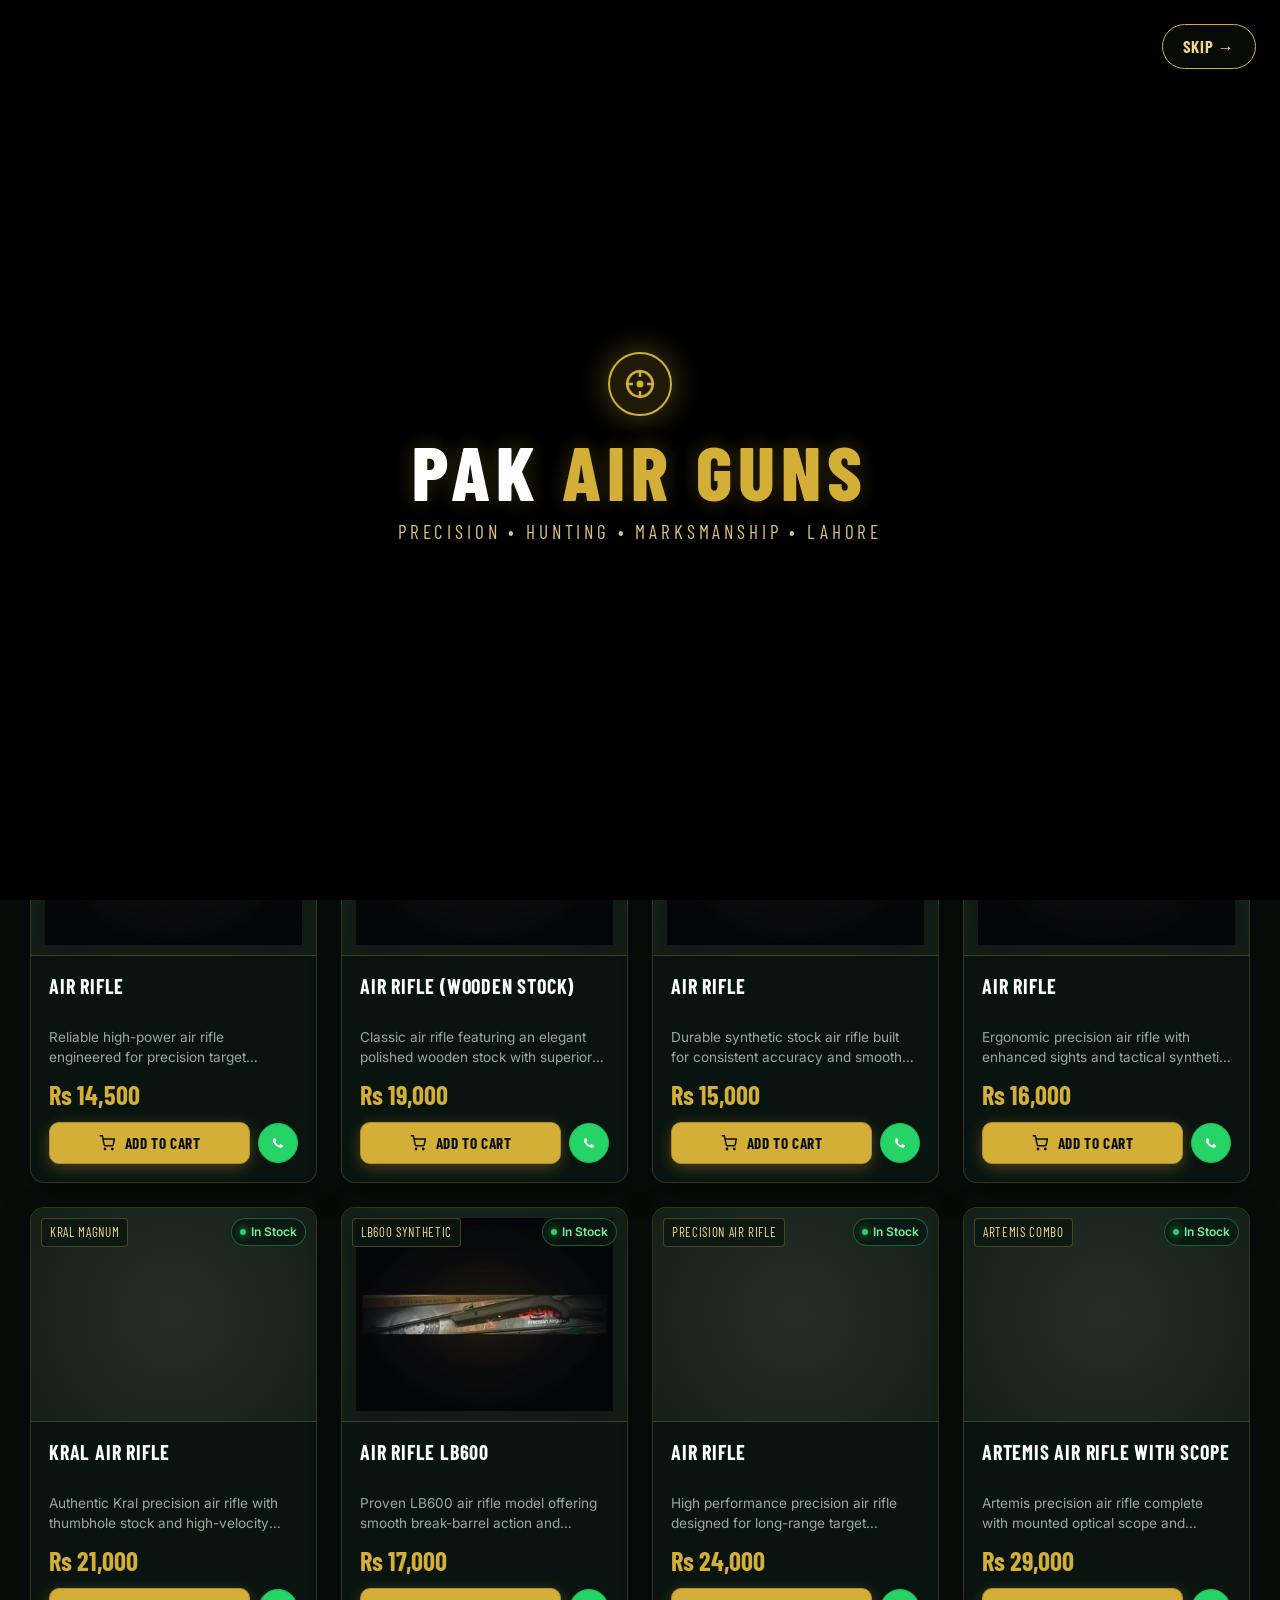
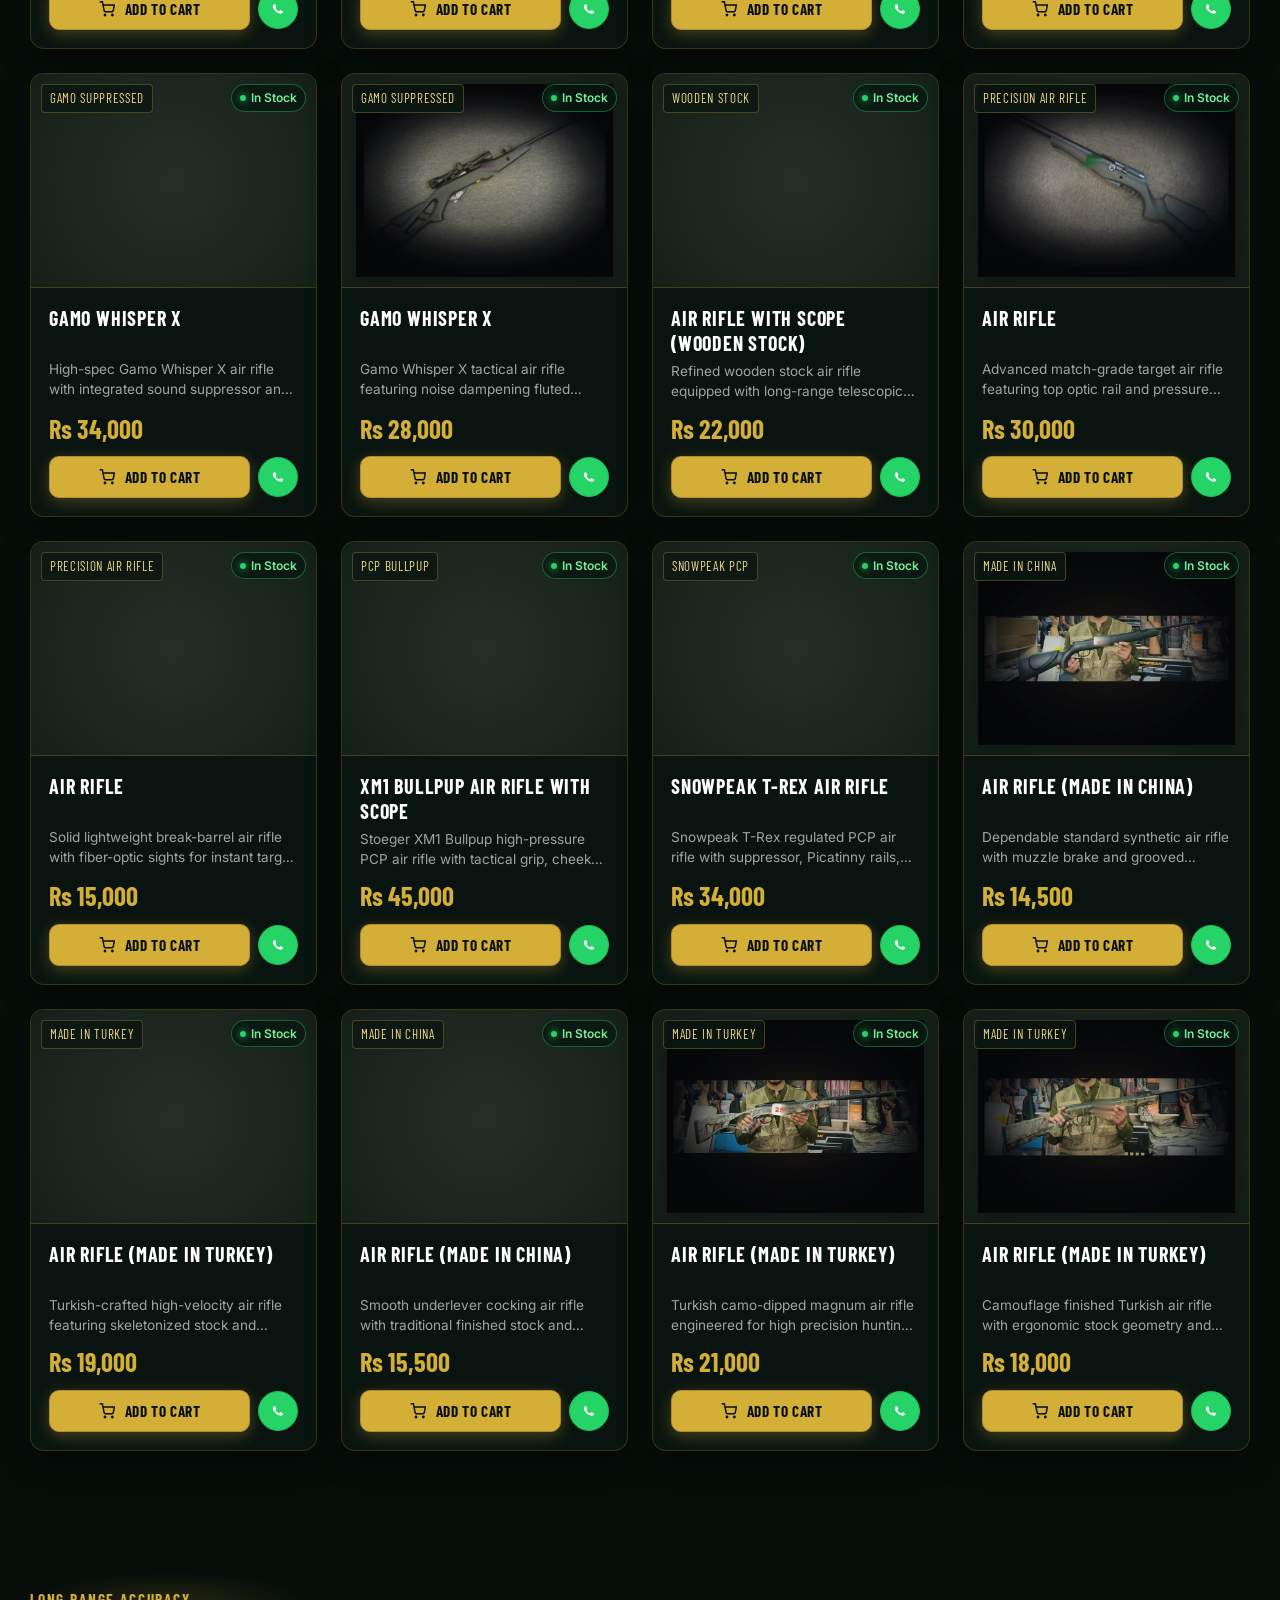
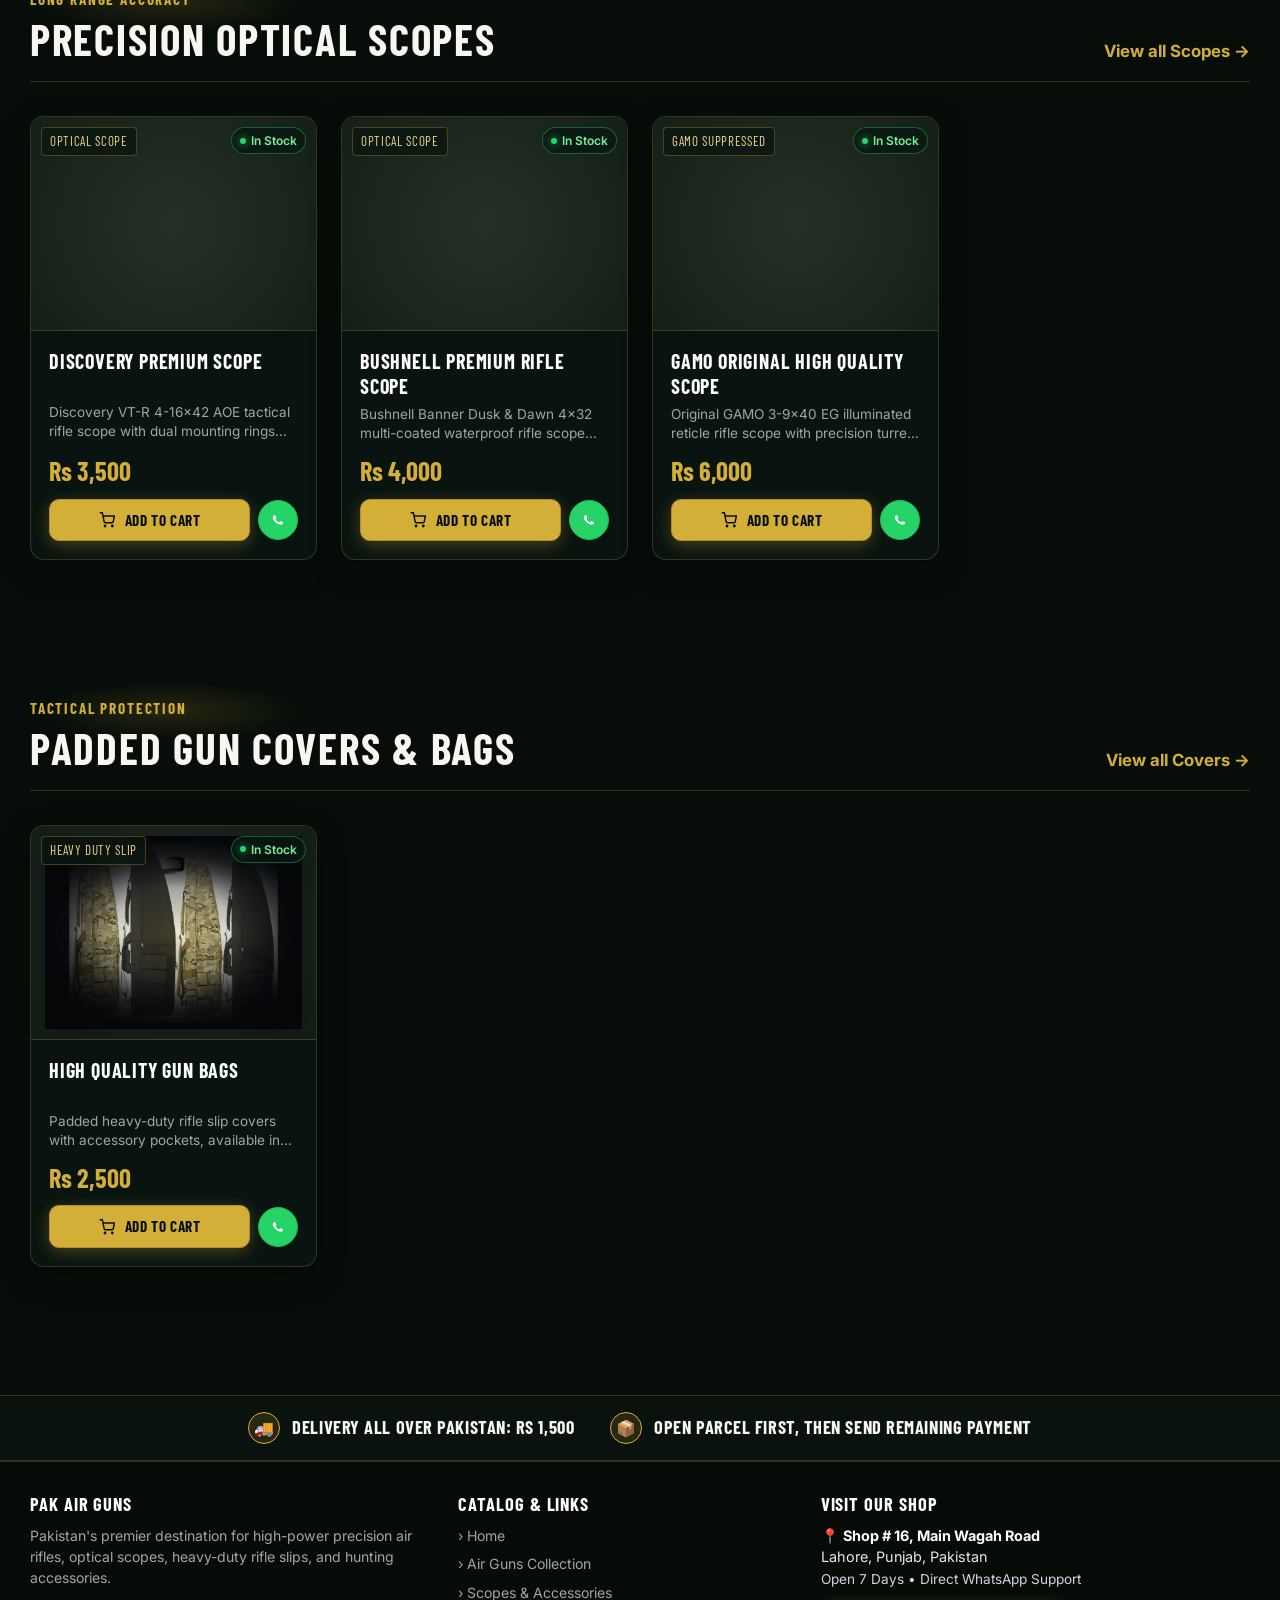
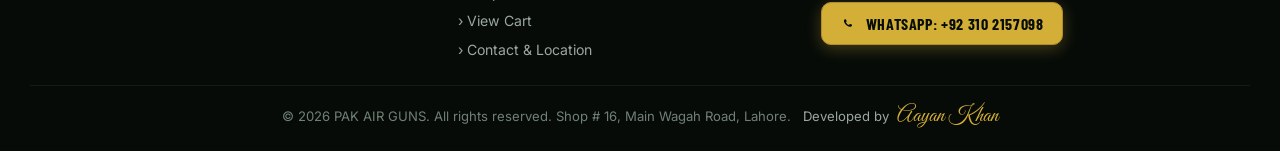
==== commit f78a79af: "Remove video and extra images; preserve hunting forest background on all pages" ====
--- a/index.html
+++ b/index.html
@@ -50,50 +50,33 @@
   <header id="site-header"></header>
 
   <main>
-    <!-- Hero Section with Teetar Video Feature -->
+    <!-- Hero Section -->
     <section class="hero-section" aria-label="Welcome Hero">
       <div class="container">
-        <div class="hero-grid">
-          <div class="hero-content">
-            <div class="hero-badge">
-              <span>★</span> Pakistan's Leading Air Gun Specialists
-            </div>
-            <h1 class="hero-title">
-              Engineered for <span class="gold-text">Precision</span> &amp; Unrivaled Power
-            </h1>
-            <p class="hero-subtext">
-              Discover Lahore's premier collection of authentic air rifles, high-magnification optical scopes, heavy-duty padded rifle covers, and hunting accessories delivered straight to your doorstep nationwide.
-            </p>
-            <div class="hero-actions">
-              <a href="air-guns.html" class="btn btn-gold">
-                <svg viewBox="0 0 24 24" width="18" height="18" fill="none" stroke="currentColor" stroke-width="2" aria-hidden="true">
-                  <circle cx="12" cy="12" r="9"/>
-                  <line x1="12" y1="2" x2="12" y2="7"/>
-                  <line x1="12" y1="17" x2="12" y2="22"/>
-                  <line x1="2" y1="12" x2="7" y2="12"/>
-                  <line x1="17" y1="12" x2="22" y2="12"/>
-                </svg>
-                Shop Air Guns
-              </a>
-              <a href="scopes-accessories.html" class="btn btn-outline-gold">
-                Explore Scopes &amp; Accessories &rarr;
-              </a>
-            </div>
+        <div class="hero-content" style="max-width: 820px; margin: 0 auto; text-align: center;">
+          <div class="hero-badge">
+            <span>★</span> Pakistan's Leading Air Gun Specialists
           </div>
-
-          <!-- Dedicated Teetar (Partridge) Video Feature -->
-          <div class="hero-feature-media">
-            <div class="teetar-video-frame">
-              <video id="teetar-video-element" class="teetar-video" autoplay muted loop playsinline preload="metadata" poster="assets/teetar-poster.jpg">
-                <source src="assets/teetar-video.mp4" type="video/mp4">
-                <source src="images/teetar_clip_10s_18s.mp4" type="video/mp4">
-              </video>
-              <div class="teetar-video-fallback" id="teetar-fallback">
-                <span class="teetar-badge-tag">Wild Game &bull; Teetar</span>
-                <h3 class="teetar-fallback-title">Master Marksmanship</h3>
-                <p class="teetar-fallback-desc">Field-tested accuracy &amp; velocity across Pakistan</p>
-              </div>
-            </div>
+          <h1 class="hero-title">
+            Engineered for <span class="gold-text">Precision</span> &amp; Unrivaled Power
+          </h1>
+          <p class="hero-subtext" style="margin: 0 auto 28px;">
+            Discover Lahore's premier collection of authentic air rifles, high-magnification optical scopes, heavy-duty padded rifle covers, and hunting accessories delivered straight to your doorstep nationwide.
+          </p>
+          <div class="hero-actions" style="justify-content: center;">
+            <a href="air-guns.html" class="btn btn-gold">
+              <svg viewBox="0 0 24 24" width="18" height="18" fill="none" stroke="currentColor" stroke-width="2" aria-hidden="true">
+                <circle cx="12" cy="12" r="9"/>
+                <line x1="12" y1="2" x2="12" y2="7"/>
+                <line x1="12" y1="17" x2="12" y2="22"/>
+                <line x1="2" y1="12" x2="7" y2="12"/>
+                <line x1="17" y1="12" x2="22" y2="12"/>
+              </svg>
+              Shop Air Guns
+            </a>
+            <a href="scopes-accessories.html" class="btn btn-outline-gold">
+              Explore Scopes &amp; Accessories &rarr;
+            </a>
           </div>
         </div>
       </div>
--- a/css/style.css
+++ b/css/style.css
@@ -157,46 +157,14 @@
   position: absolute;
   inset: -20px;
   background-size: cover;
-  background-position: center center;
+  background-position: center bottom;
   background-repeat: no-repeat;
   will-change: transform;
   transition: transform 0.1s ease-out;
-  /* High-fidelity hunting forest fallback gradient */
+  /* Authentic Realistic Hunting Forest Background on all pages */
   background-image: 
-    radial-gradient(ellipse at 50% 20%, rgba(20, 55, 38, 0.45) 0%, transparent 60%),
-    linear-gradient(180deg, #070e0a 0%, #0d1e16 50%, #060b08 100%);
-}
-
-/* Per-Page Specific Background Photos with CSS Fallbacks */
-body[data-page="home"] .hunting-bg-photo {
-  background-image: 
-    linear-gradient(180deg, rgba(7, 14, 10, 0.35) 0%, rgba(6, 12, 9, 0.5) 100%),
-    url('../assets/forest-home.jpg'),
-    radial-gradient(ellipse at 50% 30%, rgba(25, 65, 45, 0.5) 0%, transparent 70%),
-    linear-gradient(180deg, #070e0a 0%, #11261c 50%, #050b07 100%);
-}
-
-body[data-page="air-guns"] .hunting-bg-photo {
-  background-image: 
-    linear-gradient(180deg, rgba(7, 14, 10, 0.35) 0%, rgba(6, 12, 9, 0.5) 100%),
-    url('../assets/forest-airguns.jpg'),
-    radial-gradient(circle at 60% 20%, rgba(212, 175, 55, 0.18) 0%, transparent 55%),
-    linear-gradient(180deg, #0a1711 0%, #142a1e 50%, #070e0a 100%);
-}
-
-body[data-page="scopes-accessories"] .hunting-bg-photo {
-  background-image: 
-    linear-gradient(180deg, rgba(7, 14, 10, 0.35) 0%, rgba(6, 12, 9, 0.5) 100%),
-    url('../assets/forest-scopes.jpg'),
-    radial-gradient(circle at 40% 70%, rgba(180, 120, 40, 0.22) 0%, transparent 60%),
-    linear-gradient(180deg, #0b151f 0%, #12241d 50%, #080d14 100%);
-}
-
-body[data-page="contact"] .hunting-bg-photo {
-  background-image: 
-    linear-gradient(180deg, rgba(7, 14, 10, 0.35) 0%, rgba(6, 12, 9, 0.5) 100%),
-    url('../assets/forest-contact.jpg'),
-    linear-gradient(180deg, #09130e 0%, #10241b 60%, #060b08 100%);
+    linear-gradient(180deg, rgba(7, 14, 10, 0.45) 0%, rgba(9, 18, 14, 0.7) 100%),
+    url("data:image/svg+xml,%3Csvg xmlns='http://www.w3.org/2000/svg' viewBox='0 0 1440 900' preserveAspectRatio='xMidYMax slice'%3E%3Cdefs%3E%3ClinearGradient id='sky' x1='0' y1='0' x2='0' y2='1'%3E%3Cstop offset='0%25' stop-color='%23050c08'/%3E%3Cstop offset='50%25' stop-color='%230a1c13'/%3E%3Cstop offset='100%25' stop-color='%23122c1f'/%3E%3C/linearGradient%3E%3ClinearGradient id='glow' x1='0' y1='0' x2='0' y2='1'%3E%3Cstop offset='0%25' stop-color='%23d4af37' stop-opacity='0.15'/%3E%3Cstop offset='100%25' stop-color='%23d4af37' stop-opacity='0'/%3E%3C/linearGradient%3E%3C/defs%3E%3Crect width='1440' height='900' fill='url(%23sky)'/%3E%3Cellipse cx='720' cy='420' rx='450' ry='180' fill='url(%23glow)'/%3E%3Cpath d='M0 480 Q 240 380 480 440 T 960 410 T 1440 450 L 1440 900 L 0 900 Z' fill='%2308150f' opacity='0.7'/%3E%3Cpath d='M0 520 Q 360 420 720 480 T 1440 470 L 1440 900 L 0 900 Z' fill='%230a1c14' opacity='0.85'/%3E%3Cg fill='%2306120b'%3E%3Cpolygon points='80,480 65,560 95,560'/%3E%3Cpolygon points='80,440 55,510 105,510'/%3E%3Cpolygon points='80,400 45,470 115,470'/%3E%3Cpolygon points='200,460 185,540 215,540'/%3E%3Cpolygon points='200,420 175,490 225,490'/%3E%3Cpolygon points='200,380 165,450 235,450'/%3E%3Cpolygon points='340,500 325,580 355,580'/%3E%3Cpolygon points='340,460 315,530 365,530'/%3E%3Cpolygon points='340,420 305,490 375,490'/%3E%3Cpolygon points='500,450 480,550 520,550'/%3E%3Cpolygon points='500,410 470,490 530,490'/%3E%3Cpolygon points='500,360 455,440 545,440'/%3E%3Cpolygon points='660,490 645,570 675,570'/%3E%3Cpolygon points='660,450 635,520 685,520'/%3E%3Cpolygon points='660,410 625,480 695,480'/%3E%3Cpolygon points='820,440 800,540 840,540'/%3E%3Cpolygon points='820,390 790,470 850,470'/%3E%3Cpolygon points='820,340 775,420 865,420'/%3E%3Cpolygon points='980,480 965,560 995,560'/%3E%3Cpolygon points='980,440 955,510 1005,510'/%3E%3Cpolygon points='980,400 945,470 1015,470'/%3E%3Cpolygon points='1140,450 1120,550 1160,550'/%3E%3Cpolygon points='1140,400 1110,480 1170,480'/%3E%3Cpolygon points='1140,350 1095,430 1185,430'/%3E%3Cpolygon points='1280,490 1265,570 1295,570'/%3E%3Cpolygon points='1280,450 1255,520 1305,520'/%3E%3Cpolygon points='1280,410 1245,480 1315,480'/%3E%3Cpolygon points='1390,460 1370,550 1410,550'/%3E%3Cpolygon points='1390,410 1360,480 1420,480'/%3E%3Cpolygon points='1390,360 1345,430 1435,430'/%3E%3C/g%3E%3Cpath d='M0 600 Q 120 570 240 595 T 480 585 T 720 605 T 960 580 T 1200 600 T 1440 590 L 1440 900 L 0 900 Z' fill='%23040a06'/%3E%3C/svg%3E");
 }
 
 /* 30-40% Opacity Dark Overlay so the forest remains clearly visible */
@@ -652,66 +620,6 @@
   width: 100%;
 }
 
-/* Teetar Video Frame Section */
-.teetar-video-frame {
-  position: relative;
-  width: 100%;
-  max-width: 360px;
-  margin: 0 auto;
-  aspect-ratio: 9 / 12;
-  border-radius: 18px;
-  overflow: hidden;
-  border: 2px solid var(--gold-primary);
-  box-shadow: 0 16px 40px rgba(0, 0, 0, 0.6), var(--gold-glow);
-  background: #09130d;
-}
-
-.teetar-video {
-  width: 100%;
-  height: 100%;
-  object-fit: cover;
-  display: block;
-}
-
-/* Fallback Poster when video is not present */
-.teetar-video-fallback {
-  position: absolute;
-  inset: 0;
-  display: flex;
-  flex-direction: column;
-  align-items: center;
-  justify-content: flex-end;
-  padding: 24px;
-  background: 
-    linear-gradient(180deg, rgba(8, 16, 12, 0.2) 0%, rgba(6, 12, 9, 0.88) 100%),
-    url('../assets/teetar-poster.jpg') center/cover no-repeat,
-    radial-gradient(circle at 50% 30%, #1a382b 0%, #08110b 100%);
-  text-align: center;
-}
-
-.teetar-badge-tag {
-  background: rgba(212, 175, 55, 0.2);
-  border: 1px solid var(--gold-primary);
-  color: var(--gold-light);
-  font-family: var(--font-heading);
-  font-size: 0.85rem;
-  letter-spacing: 0.08em;
-  text-transform: uppercase;
-  padding: 4px 10px;
-  border-radius: var(--radius-sm);
-  margin-bottom: 8px;
-}
-
-.teetar-fallback-title {
-  font-size: 1.35rem;
-  color: #fff;
-  margin-bottom: 4px;
-}
-
-.teetar-fallback-desc {
-  font-size: 0.82rem;
-  color: var(--text-muted);
-}
 
 /* ---------------- Product Grid (4 Columns Desktop) ---------------- */
 .product-grid {
@@ -1160,12 +1068,11 @@
   position: absolute;
   inset: -10px;
   background-size: cover;
-  background-position: center center;
-  filter: brightness(0.65) contrast(1.1);
+  background-position: center bottom;
+  filter: brightness(0.7) contrast(1.15);
   background-image: 
     linear-gradient(180deg, rgba(6, 11, 8, 0.6) 0%, rgba(5, 9, 7, 0.8) 100%),
-    url('../assets/forest-home.jpg'),
-    radial-gradient(ellipse at center, #1b3829 0%, #060b08 100%);
+    url("data:image/svg+xml,%3Csvg xmlns='http://www.w3.org/2000/svg' viewBox='0 0 1440 900' preserveAspectRatio='xMidYMax slice'%3E%3Cdefs%3E%3ClinearGradient id='sky' x1='0' y1='0' x2='0' y2='1'%3E%3Cstop offset='0%25' stop-color='%23050c08'/%3E%3Cstop offset='50%25' stop-color='%230a1c13'/%3E%3Cstop offset='100%25' stop-color='%23122c1f'/%3E%3C/linearGradient%3E%3C/defs%3E%3Crect width='1440' height='900' fill='url(%23sky)'/%3E%3Cpath d='M0 480 Q 240 380 480 440 T 960 410 T 1440 450 L 1440 900 L 0 900 Z' fill='%2308150f' opacity='0.7'/%3E%3Cpath d='M0 520 Q 360 420 720 480 T 1440 470 L 1440 900 L 0 900 Z' fill='%230a1c14' opacity='0.85'/%3E%3Cg fill='%2306120b'%3E%3Cpolygon points='80,480 65,560 95,560'/%3E%3Cpolygon points='80,440 55,510 105,510'/%3E%3Cpolygon points='80,400 45,470 115,470'/%3E%3Cpolygon points='200,460 185,540 215,540'/%3E%3Cpolygon points='200,420 175,490 225,490'/%3E%3Cpolygon points='200,380 165,450 235,450'/%3E%3Cpolygon points='500,450 480,550 520,550'/%3E%3Cpolygon points='500,410 470,490 530,490'/%3E%3Cpolygon points='500,360 455,440 545,440'/%3E%3Cpolygon points='820,440 800,540 840,540'/%3E%3Cpolygon points='820,390 790,470 850,470'/%3E%3Cpolygon points='820,340 775,420 865,420'/%3E%3Cpolygon points='1140,450 1120,550 1160,550'/%3E%3Cpolygon points='1140,400 1110,480 1170,480'/%3E%3Cpolygon points='1140,350 1095,430 1185,430'/%3E%3C/g%3E%3Cpath d='M0 600 Q 120 570 240 595 T 480 585 T 720 605 T 960 580 T 1200 600 T 1440 590 L 1440 900 L 0 900 Z' fill='%23040a06'/%3E%3C/svg%3E");
   transform: scale(1.05);
   animation: introKenBurns 8s ease-out forwards;
 }
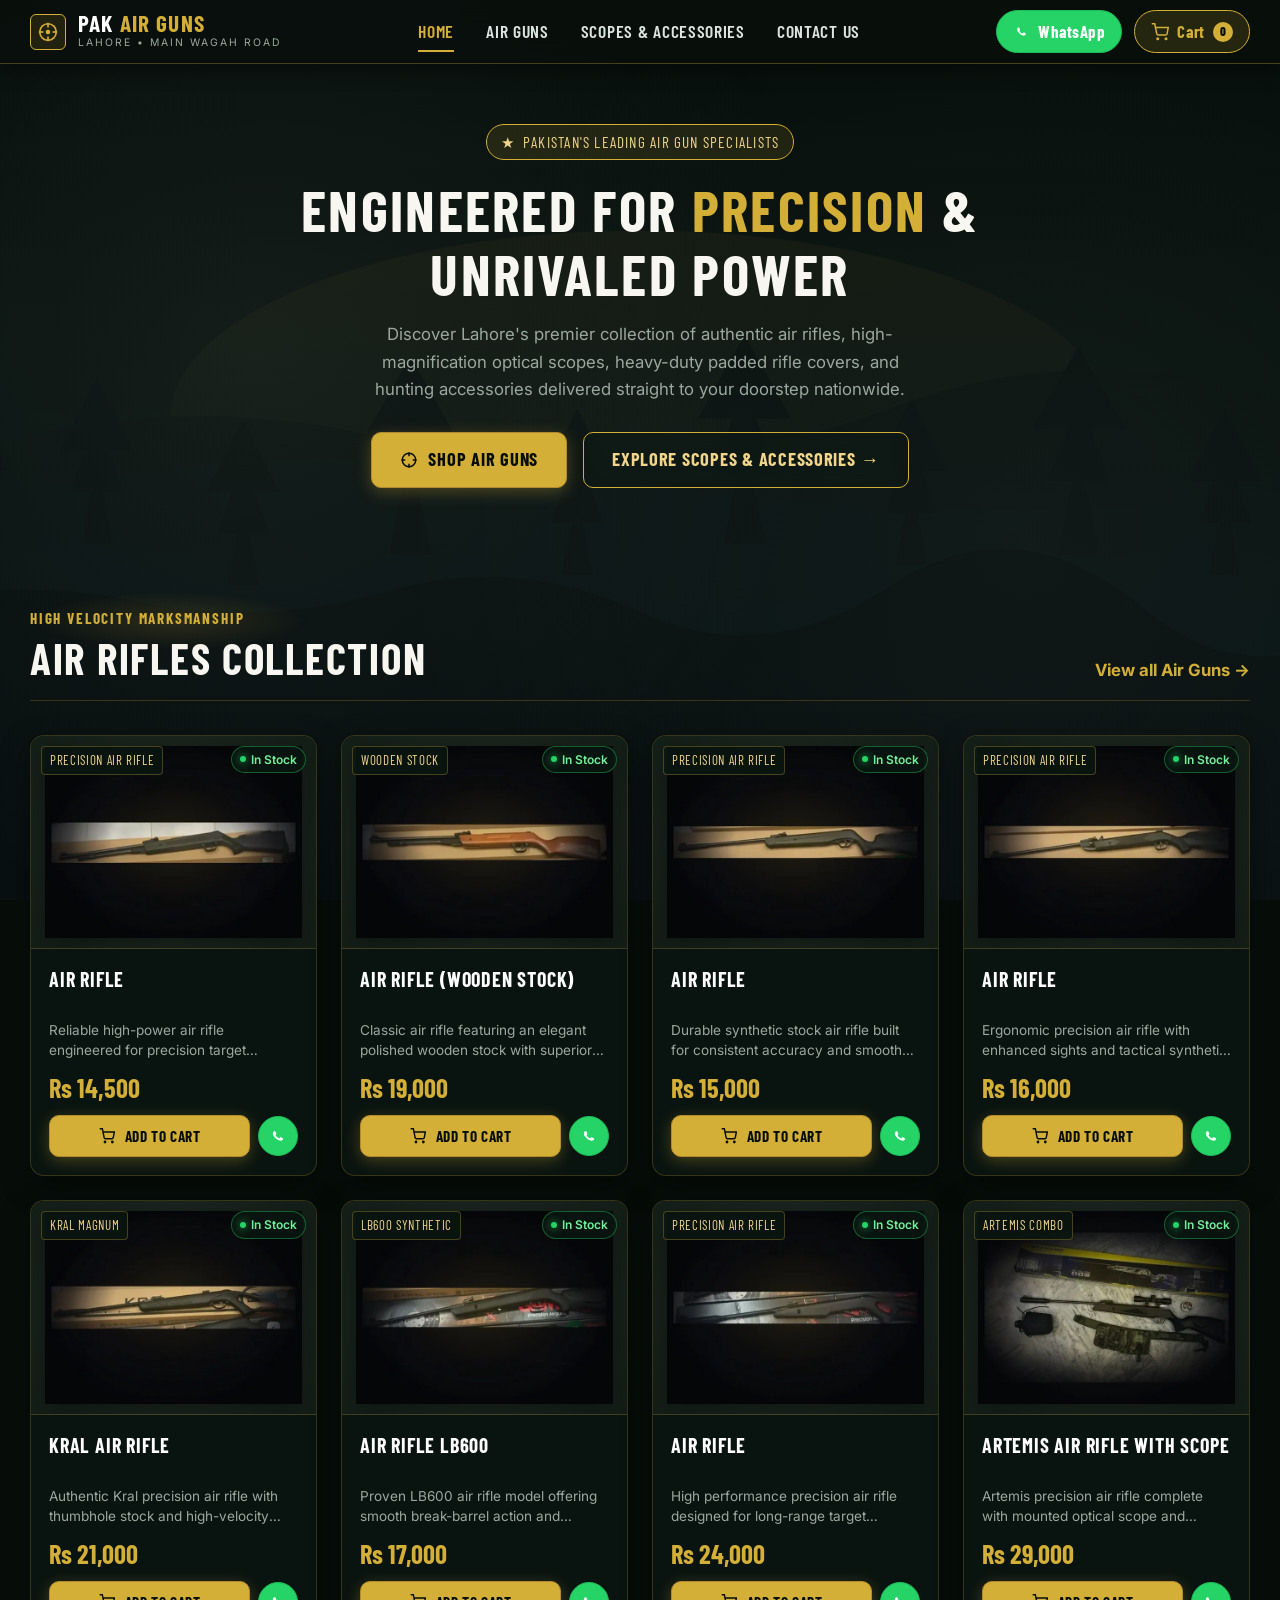
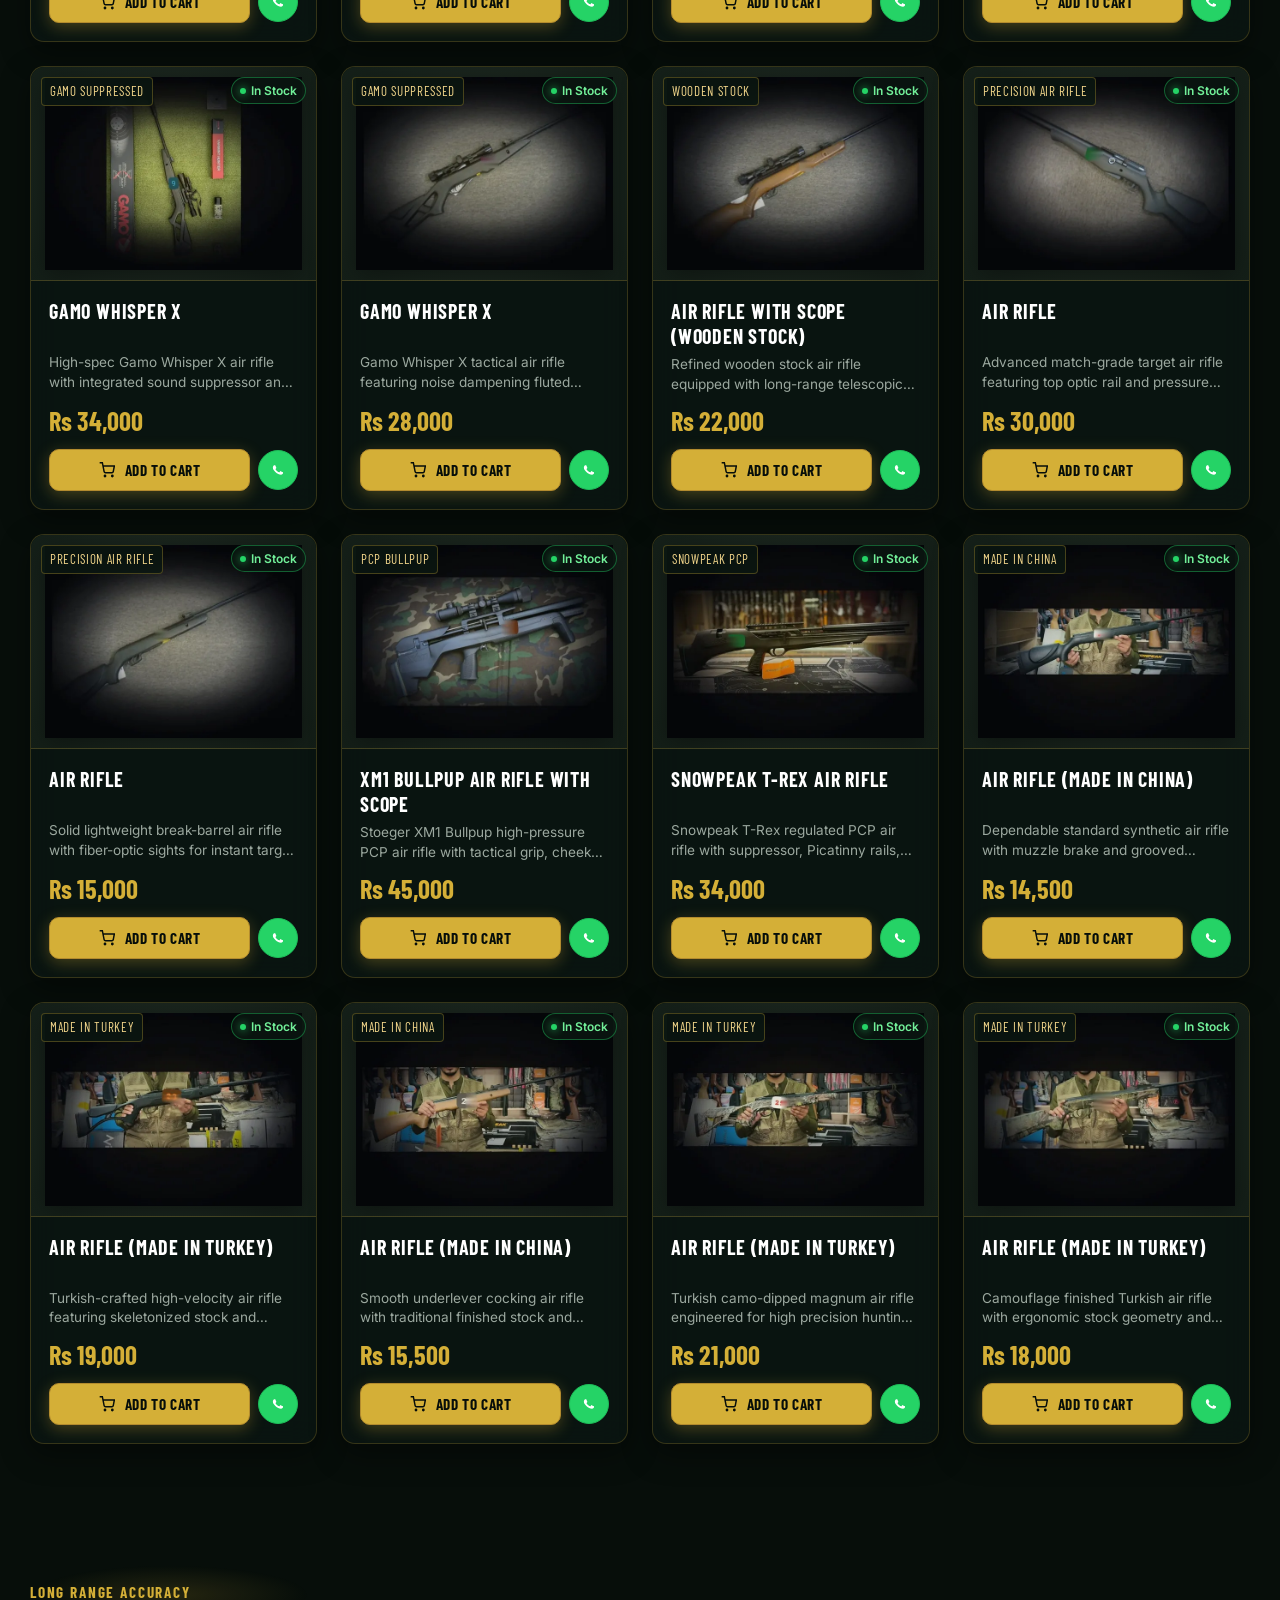
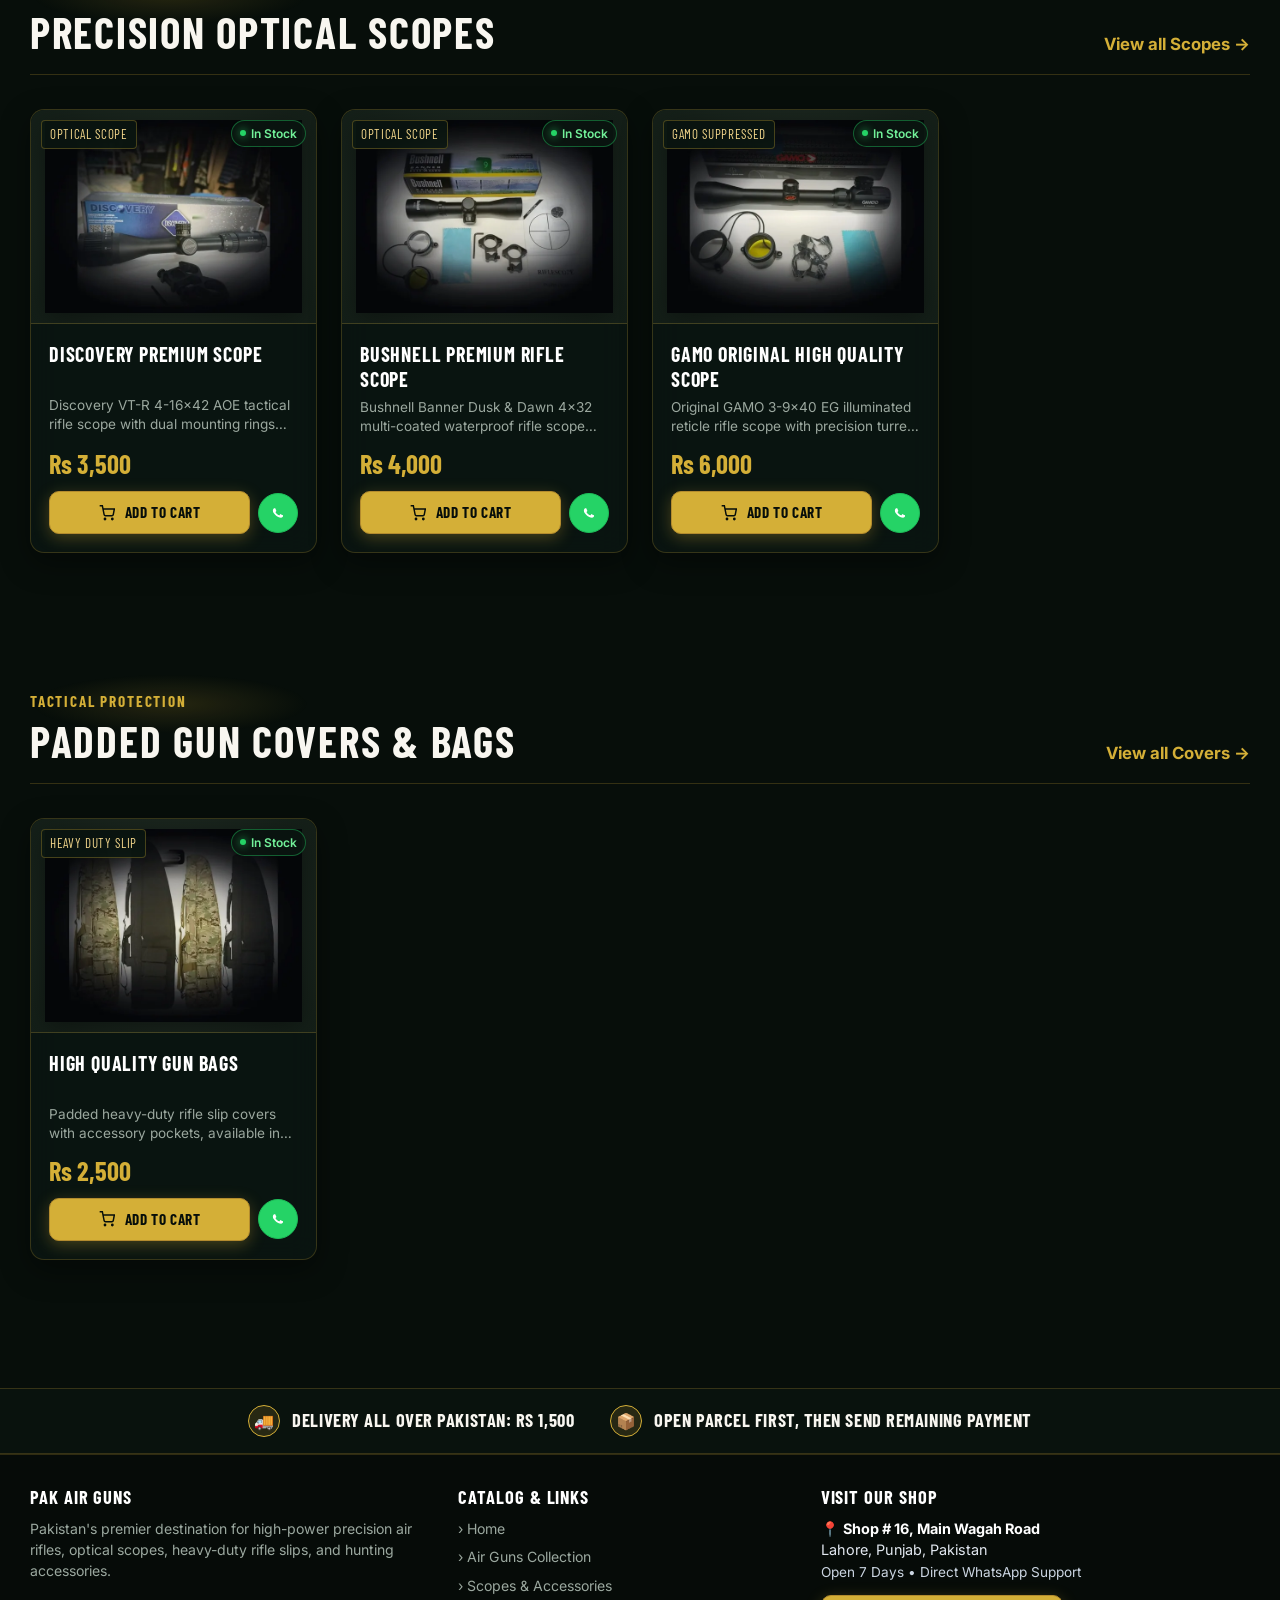
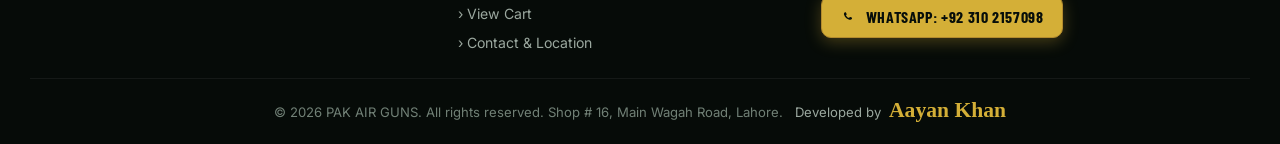
==== commit 74a02dab: "Optimize PageSpeed: WebP images, critical CSS, zero CLS SSR, remove GSAP" ====
--- a/index.html
+++ b/index.html
@@ -3,34 +3,156 @@
 <head>
   <meta charset="UTF-8">
   <meta name="viewport" content="width=device-width, initial-scale=1.0">
-  <script>document.documentElement.classList.add('js');</script>
   <title>PAK AIR GUNS | Premier Air Rifles, Scopes &amp; Hunting Gear in Lahore, Pakistan</title>
   <meta name="description" content="Shop premium air rifles, optical scopes, heavy duty rifle covers, and hunting gear in Pakistan. Open parcel first, then pay. Nationwide delivery Rs 1,500.">
   <link rel="canonical" href="./index.html">
   <link rel="icon" type="image/svg+xml" href="favicon.svg">
 
-  <!-- Open Graph / Meta -->
   <meta property="og:type" content="website">
   <meta property="og:title" content="PAK AIR GUNS | Premier Air Rifles &amp; Scopes in Pakistan">
   <meta property="og:description" content="Explore high-accuracy air rifles, optical scopes, and tactical hunting accessories. Open parcel first, then pay. Nationwide delivery.">
-  <meta property="og:image" content="images/products/product-01.jpg">
+  <meta property="og:image" content="images/products/product-01.webp">
   <meta property="og:url" content="./index.html">
 
-  <!-- Google Fonts -->
+  <!-- Preconnect to Google Font domains -->
   <link rel="preconnect" href="https://fonts.googleapis.com">
   <link rel="preconnect" href="https://fonts.gstatic.com" crossorigin>
-  <link href="https://fonts.googleapis.com/css2?family=Barlow+Condensed:ital,wght@0,600;0,700;0,800;1,700&family=Great+Vibes&family=Inter:wght@400;500;600;700&display=swap" rel="stylesheet">
-
-  <!-- Main Stylesheet -->
-  <link rel="stylesheet" href="css/style.css">
-
-  <!-- LocalBusiness Schema -->
+
+  <!-- Preload Critical LCP Image -->
+  <link rel="preload" as="image" href="images/products/product-01.webp" type="image/webp" fetchpriority="high">
+
+  <!-- Non-blocking optimized Google Fonts (only 2 fonts, needed weights) -->
+  <link rel="preload" as="style" href="https://fonts.googleapis.com/css2?family=Barlow+Condensed:wght@700&family=Inter:wght@400;600&display=swap">
+  <link rel="stylesheet" href="https://fonts.googleapis.com/css2?family=Barlow+Condensed:wght@700&family=Inter:wght@400;600&display=swap" media="print" onload="this.media='all'">
+  <noscript>
+    <link rel="stylesheet" href="https://fonts.googleapis.com/css2?family=Barlow+Condensed:wght@700&family=Inter:wght@400;600&display=swap">
+  </noscript>
+
+  <!-- Inlined Critical Above-the-Fold CSS for Instant FCP & Zero CLS -->
+  <style>
+:root {
+  --forest-dark: #070e0a;
+  --forest-deep: #0b1712;
+  --forest-mid: #13241c;
+  --forest-panel: rgba(11, 23, 18, 0.78);
+  --forest-panel-solid: #0d1a14;
+  --forest-border: rgba(212, 175, 55, 0.22);
+  --gold-primary: #d4af37;
+  --gold-hover: #b38b2e;
+  --gold-light: #f1d58a;
+  --wa-green: #25D366;
+  --text-light: #f8f6f0;
+  --text-muted: #9ba89f;
+  --header-height: 64px;
+  --font-heading: 'Barlow Condensed', sans-serif;
+  --font-body: 'Inter', sans-serif;
+  --font-price: 'Barlow Condensed', sans-serif;
+}
+*, *::before, *::after { box-sizing: border-box; margin: 0; padding: 0; }
+html { font-size: 16px; scroll-behavior: smooth; background: #070e0a; color: #f8f6f0; overflow-x: clip; }
+body { font-family: var(--font-body); background: #070e0a; color: #f8f6f0; line-height: 1.6; min-height: 100vh; display: flex; flex-direction: column; overflow-x: clip; -webkit-font-smoothing: antialiased; }
+a { color: inherit; text-decoration: none; }
+button { cursor: pointer; border: none; background: none; font: inherit; }
+img { display: block; max-width: 100%; height: auto; }
+.container { width: 100%; max-width: 1260px; margin: 0 auto; padding: 0 20px; }
+h1, h2, h3 { font-family: var(--font-heading); text-transform: uppercase; letter-spacing: 0.04em; font-weight: 700; line-height: 1.15; color: #f8f6f0; }
+.gold-text { color: var(--gold-primary); }
+.hunting-bg-layer { position: fixed; inset: 0; z-index: 0; pointer-events: none; overflow: hidden; }
+.hunting-bg-photo { position: absolute; inset: -20px; background-size: cover; background-position: center bottom; background-repeat: no-repeat; will-change: transform; transition: transform 0.1s ease-out; background-image: linear-gradient(180deg, rgba(7, 14, 10, 0.45) 0%, rgba(9, 18, 14, 0.7) 100%), url("data:image/svg+xml,%3Csvg xmlns='http://www.w3.org/2000/svg' viewBox='0 0 1440 900' preserveAspectRatio='xMidYMax slice'%3E%3Cdefs%3E%3ClinearGradient id='sky' x1='0' y1='0' x2='0' y2='1'%3E%3Cstop offset='0%25' stop-color='%23050c08'/%3E%3Cstop offset='50%25' stop-color='%230a1c13'/%3E%3Cstop offset='100%25' stop-color='%23122c1f'/%3E%3C/linearGradient%3E%3C/defs%3E%3Crect width='1440' height='900' fill='url(%23sky)'/%3E%3Cpath d='M0 480 Q 240 380 480 440 T 960 410 T 1440 450 L 1440 900 L 0 900 Z' fill='%2308150f' opacity='0.7'/%3E%3Cpath d='M0 520 Q 360 420 720 480 T 1440 470 L 1440 900 L 0 900 Z' fill='%230a1c14' opacity='0.85'/%3E%3Cg fill='%2306120b'%3E%3Cpolygon points='80,480 65,560 95,560'/%3E%3Cpolygon points='200,460 185,540 215,540'/%3E%3Cpolygon points='500,450 480,550 520,550'/%3E%3Cpolygon points='820,440 800,540 840,540'/%3E%3Cpolygon points='1140,450 1120,550 1160,550'/%3E%3C/g%3E%3Cpath d='M0 600 Q 120 570 240 595 T 480 585 T 720 605 T 960 580 T 1200 600 T 1440 590 L 1440 900 L 0 900 Z' fill='%23040a06'/%3E%3C/svg%3E"); }
+.hunting-bg-overlay { position: absolute; inset: 0; background: linear-gradient(180deg, rgba(7, 14, 10, 0.35) 0%, rgba(9, 17, 28, 0.38) 100%); }
+.hunting-mist-layer { position: absolute; inset: 0; pointer-events: none; }
+#hunting-leaves-canvas { position: absolute; inset: 0; width: 100%; height: 100%; pointer-events: none; }
+main { flex: 1 0 auto; position: relative; z-index: 1; }
+.site-header { position: sticky; top: 0; left: 0; right: 0; z-index: 1000; height: 64px; min-height: 64px; background: rgba(9, 16, 13, 0.95); backdrop-filter: blur(14px); -webkit-backdrop-filter: blur(14px); border-bottom: 1px solid rgba(212, 175, 55, 0.3); }
+.header-container { display: flex; align-items: center; justify-content: space-between; height: 100%; padding: 0 20px; max-width: 1260px; margin: 0 auto; }
+.brand-logo { display: flex; align-items: center; gap: 12px; }
+.brand-crest { width: 36px; height: 36px; display: flex; align-items: center; justify-content: center; border-radius: 6px; background: rgba(212, 175, 55, 0.12); border: 1.5px solid var(--gold-primary); color: var(--gold-primary); }
+.brand-crest svg { width: 22px; height: 22px; fill: currentColor; }
+.brand-name { font-family: var(--font-heading); font-size: 1.45rem; font-weight: 700; color: #fff; line-height: 1; }
+.brand-name span { color: var(--gold-primary); }
+.brand-tag { font-size: 0.65rem; letter-spacing: 2px; text-transform: uppercase; color: var(--text-muted); }
+.main-nav { display: flex; align-items: center; gap: 32px; margin: 0 auto; }
+.nav-link { font-family: var(--font-heading); font-size: 1.1rem; text-transform: uppercase; font-weight: 600; color: #dbe4de; padding: 6px 0; position: relative; }
+.nav-link.active, .nav-link:hover { color: var(--gold-primary); }
+.nav-link::after { content: ''; position: absolute; bottom: 0; left: 0; width: 0%; height: 2px; background: var(--gold-primary); transition: width 0.25s ease; }
+.nav-link.active::after, .nav-link:hover::after { width: 100%; }
+.header-actions { display: flex; align-items: center; gap: 12px; }
+.cart-btn { display: inline-flex; align-items: center; gap: 8px; padding: 7px 16px; border-radius: 9999px; background: rgba(212, 175, 55, 0.14); border: 1px solid var(--gold-primary); color: var(--gold-primary); font-family: var(--font-heading); font-size: 1.05rem; font-weight: 700; }
+.cart-badge { background: var(--gold-primary); color: #070e0a; font-size: 0.8rem; font-weight: 800; min-width: 20px; height: 20px; border-radius: 9999px; display: inline-flex; align-items: center; justify-content: center; padding: 0 4px; }
+.btn-whatsapp-header { display: inline-flex; align-items: center; gap: 8px; padding: 7px 16px; border-radius: 9999px; background: var(--wa-green); color: #fff; font-family: var(--font-heading); font-size: 1.05rem; font-weight: 700; border: 1px solid #1ebc59; }
+.mobile-toggle { display: none; min-width: 44px; min-height: 44px; align-items: center; justify-content: center; color: var(--gold-primary); }
+.mobile-nav-drawer { display: none; position: fixed; top: var(--header-height); left: 0; width: 100%; height: calc(100vh - var(--header-height)); background: rgba(9, 16, 12, 0.98); z-index: 1001; padding: 24px 20px; flex-direction: column; }
+.mobile-nav-drawer.open { display: flex; }
+.mobile-nav-links { display: flex; flex-direction: column; gap: 16px; }
+.hero-section { min-height: 380px; padding: 50px 0 40px; position: relative; }
+.hero-badge { display: inline-flex; align-items: center; gap: 8px; padding: 5px 14px; border-radius: 9999px; background: rgba(212, 175, 55, 0.12); border: 1px solid var(--gold-primary); color: var(--gold-light); font-family: var(--font-heading); font-size: 0.95rem; text-transform: uppercase; margin-bottom: 18px; }
+.hero-title { font-size: clamp(2.2rem, 5vw, 3.6rem); margin-bottom: 16px; line-height: 1.1; }
+.hero-subtext { font-size: 1.05rem; color: var(--text-muted); line-height: 1.6; margin-bottom: 28px; }
+.hero-actions { display: flex; align-items: center; gap: 16px; flex-wrap: wrap; }
+.btn { display: inline-flex; align-items: center; justify-content: center; gap: 10px; min-height: 46px; padding: 12px 28px; border-radius: 10px; font-family: var(--font-heading); font-size: 1.15rem; font-weight: 700; text-transform: uppercase; border: none; cursor: pointer; transition: all 0.2s ease; }
+.btn-gold { background: var(--gold-primary); color: #070e0a; border: 1px solid var(--gold-hover); }
+.btn-outline-gold { background: rgba(14, 25, 20, 0.6); color: var(--gold-light); border: 1.5px solid var(--gold-primary); }
+.btn-sm { min-height: 38px; padding: 8px 18px; font-size: 1rem; }
+.btn-block { width: 100%; }
+.section { position: relative; padding: 60px 0; }
+.section-header { display: flex; align-items: flex-end; justify-content: space-between; margin-bottom: 30px; border-bottom: 1px solid var(--forest-border); padding-bottom: 16px; }
+.section-tag { font-family: var(--font-heading); font-size: 0.95rem; letter-spacing: 0.12em; text-transform: uppercase; color: var(--gold-primary); font-weight: 700; display: block; margin-bottom: 4px; }
+.product-grid { display: grid; grid-template-columns: repeat(4, 1fr); gap: 24px; min-height: 350px; }
+.product-card { background: var(--forest-panel); backdrop-filter: blur(14px); -webkit-backdrop-filter: blur(14px); border: 1px solid var(--forest-border); border-radius: 14px; overflow: hidden; display: flex; flex-direction: column; cursor: pointer; transition: transform 0.25s ease, border-color 0.25s ease; }
+.product-card:hover { transform: translateY(-4px); border-color: var(--gold-primary); }
+.product-img-box { position: relative; width: 100%; aspect-ratio: 4 / 3; background: #141f18; display: flex; align-items: center; justify-content: center; overflow: hidden; padding: 10px; }
+.product-img { width: 100%; height: 100%; object-fit: contain; }
+.stock-tag { position: absolute; top: 10px; left: 10px; background: rgba(11, 23, 17, 0.85); border: 1px solid rgba(212, 175, 55, 0.3); color: var(--gold-light); font-family: var(--font-heading); font-size: 0.82rem; letter-spacing: 0.05em; text-transform: uppercase; padding: 3px 8px; border-radius: 4px; z-index: 2; }
+.stock-indicator { position: absolute; top: 10px; right: 10px; background: rgba(11, 23, 17, 0.85); border: 1px solid rgba(37, 211, 102, 0.4); color: #72f099; font-size: 0.75rem; font-weight: 600; display: inline-flex; align-items: center; gap: 5px; padding: 3px 8px; border-radius: 9999px; z-index: 2; }
+.stock-indicator .dot { width: 6px; height: 6px; border-radius: 50%; background: var(--wa-green); box-shadow: 0 0 8px var(--wa-green); }
+.product-info { padding: 18px; display: flex; flex-direction: column; flex: 1; }
+.product-title { font-family: var(--font-heading); font-size: 1.25rem; font-weight: 700; color: #fff; margin-bottom: 6px; min-height: 48px; }
+.product-desc { font-size: 0.85rem; color: var(--text-muted); line-height: 1.45; margin-bottom: 14px; flex-grow: 1; display: -webkit-box; -webkit-line-clamp: 2; -webkit-box-orient: vertical; overflow: hidden; }
+.product-price { font-family: var(--font-price); font-size: 1.65rem; font-weight: 700; color: var(--gold-primary); line-height: 1; margin-bottom: 14px; }
+.product-actions-bar { display: flex; align-items: center; gap: 8px; }
+.btn-card-add { flex: 1; min-height: 40px; padding: 8px 12px; font-size: 0.95rem; }
+.btn-card-wa { width: 40px; height: 40px; min-width: 40px; border-radius: 50%; background: var(--wa-green); color: #fff; display: flex; align-items: center; justify-content: center; border: 1px solid #1ebc59; }
+.btn-card-wa svg { width: 20px; height: 20px; fill: currentColor; }
+.trust-strip-above-footer { position: relative; z-index: 2; background: rgba(10, 19, 15, 0.92); border-top: 1px solid var(--forest-border); border-bottom: 1px solid var(--forest-border); padding: 16px 0; margin-top: 60px; }
+.trust-badges-row { display: flex; align-items: center; justify-content: center; gap: 36px; flex-wrap: wrap; }
+.trust-badge-pill { display: inline-flex; align-items: center; gap: 12px; font-family: var(--font-heading); font-size: 1.15rem; text-transform: uppercase; color: var(--text-light); font-weight: 700; }
+.trust-badge-icon { width: 32px; height: 32px; border-radius: 50%; background: rgba(212, 175, 55, 0.15); border: 1px solid var(--gold-primary); color: var(--gold-primary); display: flex; align-items: center; justify-content: center; font-size: 16px; }
+.site-footer { position: relative; z-index: 2; background: #060b08; border-top: 1px solid rgba(212, 175, 55, 0.20); padding: 32px 0 16px; color: var(--text-muted); font-size: 14px; }
+.footer-grid-compact { display: grid; grid-template-columns: 1.2fr 1fr 1.3fr; gap: 32px; margin-bottom: 24px; }
+.footer-col h4 { font-family: var(--font-heading); font-size: 1.15rem; text-transform: uppercase; color: #fff; margin-bottom: 10px; }
+.footer-desc { font-size: 0.88rem; color: var(--text-muted); line-height: 1.5; }
+.footer-nav-list { list-style: none; display: flex; flex-direction: column; gap: 6px; }
+.footer-nav-link { font-size: 0.88rem; color: var(--text-muted); }
+.footer-address { font-size: 0.9rem; color: #e2e8f0; line-height: 1.5; margin-bottom: 12px; }
+.footer-bottom-single-line { border-top: 1px solid rgba(255, 255, 255, 0.06); padding-top: 14px; text-align: center; font-size: 0.82rem; color: #718076; }
+.footer-bottom-single-line .dev-credit { color: var(--text-muted); margin-left: 8px; }
+.footer-bottom-single-line .dev-credit span { font-weight: 700; color: var(--gold-primary); }
+@media (max-width: 1100px) { .product-grid { grid-template-columns: repeat(3, 1fr); } }
+@media (max-width: 768px) {
+  :root { --header-height: 58px; }
+  .site-header { height: 58px; min-height: 58px; }
+  .main-nav { display: none; }
+  .mobile-toggle { display: flex; }
+  .btn-whatsapp-header span { display: none; }
+  .btn-whatsapp-header { padding: 7px 10px; }
+  .product-grid { grid-template-columns: repeat(2, 1fr); gap: 16px; }
+  .footer-grid-compact { grid-template-columns: 1fr; gap: 24px; }
+  .trust-badges-row { flex-direction: column; gap: 14px; align-items: flex-start; padding: 0 20px; }
+}
+@media (max-width: 440px) { .product-grid { grid-template-columns: 1fr; } }
+  </style>
+
+  <!-- Asynchronously deferred full stylesheet -->
+  <link rel="preload" as="style" href="css/style.css">
+  <link rel="stylesheet" href="css/style.css" media="print" onload="this.media='all'">
+  <noscript><link rel="stylesheet" href="css/style.css"></noscript>
+
   <script type="application/ld+json">
   {
     "@context": "https://schema.org",
     "@type": "SportingGoodsStore",
     "name": "PAK AIR GUNS",
-    "image": "images/products/product-01.jpg",
+    "image": "images/products/product-01.webp",
     "telephone": "+923102157098",
     "address": {
       "@type": "PostalAddress",
@@ -46,11 +168,89 @@
 </head>
 <body data-page="home">
 
-  <!-- Slim Sticky Header (Injected via app.js) -->
-  <header id="site-header"></header>
+  
+  <div class="hunting-bg-layer" id="hunting-bg-layer">
+    <div class="hunting-bg-photo" id="hunting-bg-photo"></div>
+    <div class="hunting-bg-overlay"></div>
+    <div class="hunting-mist-layer"></div>
+    <canvas id="hunting-leaves-canvas"></canvas>
+  </div>
+
+  
+  <header id="site-header" class="site-header">
+    <div class="header-container">
+      <a href="index.html" class="brand-logo" aria-label="PAK AIR GUNS Homepage">
+        <div class="brand-crest" aria-hidden="true">
+          <svg viewBox="0 0 24 24">
+            <circle cx="12" cy="12" r="9" stroke="currentColor" stroke-width="1.8" fill="none"/>
+            <line x1="12" y1="2" x2="12" y2="7" stroke="currentColor" stroke-width="1.8"/>
+            <line x1="12" y1="17" x2="12" y2="22" stroke="currentColor" stroke-width="1.8"/>
+            <line x1="2" y1="12" x2="7" y2="12" stroke="currentColor" stroke-width="1.8"/>
+            <line x1="17" y1="12" x2="22" y2="12" stroke="currentColor" stroke-width="1.8"/>
+            <circle cx="12" cy="12" r="2.5" fill="currentColor"/>
+          </svg>
+        </div>
+        <div class="brand-text-block">
+          <span class="brand-name">PAK <span>AIR GUNS</span></span>
+          <span class="brand-tag">Lahore • Main Wagah Road</span>
+        </div>
+      </a>
+
+      <nav class="main-nav" aria-label="Main Navigation">
+        <a href="index.html" class="nav-link active">Home</a>
+        <a href="air-guns.html" class="nav-link ">Air Guns</a>
+        <a href="scopes-accessories.html" class="nav-link ">Scopes &amp; Accessories</a>
+        <a href="contact.html" class="nav-link ">Contact Us</a>
+      </nav>
+
+      <div class="header-actions">
+        <a href="https://wa.me/923102157098" target="_blank" rel="noopener noreferrer" class="btn-whatsapp-header" aria-label="Chat on WhatsApp">
+          <svg viewBox="0 0 24 24" width="16" height="16" fill="currentColor">
+            <path d="M17.472 14.382c-.301-.15-1.78-.878-2.056-.979-.276-.1-.476-.15-.676.15s-.777.98-.953 1.18c-.175.2-.351.226-.652.075s-1.27-.468-2.42-1.493c-.894-.799-1.498-1.787-1.674-2.088-.175-.3-.019-.462.132-.612.136-.135.301-.351.451-.527.151-.175.2-.301.301-.501.1-.2.05-.376-.025-.526-.075-.15-.676-1.63-.927-2.232-.244-.588-.492-.508-.676-.517l-.576-.01c-.2 0-.526.075-.802.376s-1.053 1.028-1.053 2.508 1.078 2.909 1.228 3.11c.151.2 2.122 3.24 5.142 4.544.718.31 1.279.496 1.716.634.721.23 1.378.198 1.897.12.578-.088 1.78-.727 2.03-1.43.25-.702.25-1.304.175-1.43-.075-.125-.276-.2-.576-.35z"/>
+          </svg>
+          <span>WhatsApp</span>
+        </a>
+
+        <a href="cart.html" class="cart-btn" aria-label="View Shopping Cart">
+          <span class="cart-icon-wrap" aria-hidden="true">
+            <svg viewBox="0 0 24 24" width="18" height="18" fill="none" stroke="currentColor" stroke-width="2">
+              <circle cx="9" cy="21" r="1"></circle>
+              <circle cx="20" cy="21" r="1"></circle>
+              <path d="M1 1h4l2.68 13.39a2 2 0 0 0 2 1.61h9.72a2 2 0 0 0 2-1.61L23 6H6"></path>
+            </svg>
+          </span>
+          <span class="cart-label">Cart</span>
+          <span class="cart-badge" id="cart-count">0</span>
+        </a>
+
+        <button class="mobile-toggle" id="mobile-toggle" aria-label="Toggle navigation menu" aria-expanded="false">
+          <svg viewBox="0 0 24 24" width="26" height="26" stroke="currentColor" stroke-width="2" fill="none">
+            <line x1="3" y1="12" x2="21" y2="12"></line>
+            <line x1="3" y1="6" x2="21" y2="6"></line>
+            <line x1="3" y1="18" x2="21" y2="18"></line>
+          </svg>
+        </button>
+      </div>
+    </div>
+
+    <!-- Mobile Navigation Drawer -->
+    <div class="mobile-nav-drawer" id="mobile-drawer" aria-hidden="true">
+      <div class="mobile-nav-links">
+        <a href="index.html" class="nav-link active">Home</a>
+        <a href="air-guns.html" class="nav-link ">Air Guns Collection</a>
+        <a href="scopes-accessories.html" class="nav-link ">Scopes &amp; Accessories</a>
+        <a href="contact.html" class="nav-link ">Contact Us</a>
+        <a href="cart.html" class="nav-link">Shopping Cart (<span class="cart-badge" style="display:inline-flex;">0</span>)</a>
+      </div>
+      <div style="margin-top: auto; padding-top: 20px; border-top: 1px solid var(--forest-border);">
+        <p style="color: var(--text-light); font-weight: 700; margin-bottom: 6px;">Shop # 16, Main Wagah Road, Lahore</p>
+        <p style="color: var(--text-muted); font-size: 0.9rem;">WhatsApp: +92 310 2157098</p>
+      </div>
+    </div>
+  </header>
 
   <main>
-    <!-- Hero Section -->
+    <!-- Hero Section with Pre-Reserved Dimensions -->
     <section class="hero-section" aria-label="Welcome Hero">
       <div class="container">
         <div class="hero-content" style="max-width: 820px; margin: 0 auto; text-align: center;">
@@ -82,7 +282,7 @@
       </div>
     </section>
 
-    <!-- (a) Section 1: Air Rifles (ALL air guns) -->
+    <!-- (a) Section 1: Air Rifles (Pre-rendered for Zero CLS & Instant LCP) -->
     <section class="section" id="air-guns-section">
       <div class="container">
         <div class="section-header">
@@ -93,12 +293,771 @@
           <a href="air-guns.html" class="gold-text" style="font-weight: 700; font-size: 1.05rem;">View all Air Guns &rarr;</a>
         </div>
         <div class="product-grid" id="home-guns-grid">
-          <!-- Populated by app.js -->
+
+        <article class="product-card" data-id="product-01" data-category="gun" onclick="window.showQuickViewModal('product-01')">
+          <div class="product-img-box">
+            <span class="stock-tag">Precision Air Rifle</span>
+            <span class="stock-indicator"><span class="dot"></span>In Stock</span>
+            <img 
+              src="images/products/product-01.webp" 
+              alt="Air Rifle" 
+              width="400" 
+              height="300"
+              loading="eager" 
+              decoding="async" 
+              fetchpriority="high"
+              class="product-img"
+            />
+          </div>
+
+          <div class="product-info">
+            <h3 class="product-title">Air Rifle</h3>
+            <p class="product-desc">Reliable high-power air rifle engineered for precision target shooting and field practice.</p>
+            <div class="product-price">Rs 14,500</div>
+            <div class="product-actions-bar">
+              <button class="btn btn-gold btn-card-add" onclick="event.stopPropagation(); window.addToCart('product-01')" aria-label="Add Air Rifle to cart">
+                <svg viewBox="0 0 24 24" width="16" height="16" fill="none" stroke="currentColor" stroke-width="2.2" aria-hidden="true">
+                  <circle cx="9" cy="21" r="1"></circle>
+                  <circle cx="20" cy="21" r="1"></circle>
+                  <path d="M1 1h4l2.68 13.39a2 2 0 0 0 2 1.61h9.72a2 2 0 0 0 2-1.61L23 6H6"></path>
+                </svg>
+                Add to Cart
+              </button>
+              <a href="https://wa.me/923102157098?text=*DIRECT%20INQUIRY%20%2F%20ORDER%20-%20PAK%20AIR%20GUNS*%0A%E2%80%A2%20Product%3A%20*Air%20Rifle*%0A%E2%80%A2%20Quantity%3A%201%0A%E2%80%A2%20Price%3A%20Rs%2014%2C500%0A%E2%80%A2%20Photo%3A%20https%3A%2F%2F007-khan829.github.io%2Fpak-air-guns%2Fimages%2Fproducts%2Fproduct-01.webp%0A%0ADelivery%20all%20over%20Pakistan%20Rs%201%2C500.%20Open%20parcel%20first%2C%20then%20pay." target="_blank" rel="noopener noreferrer" class="btn-card-wa" onclick="event.stopPropagation();" aria-label="Order Air Rifle directly on WhatsApp">
+                <svg viewBox="0 0 24 24" aria-hidden="true">
+                  <path d="M17.472 14.382c-.301-.15-1.78-.878-2.056-.979-.276-.1-.476-.15-.676.15s-.777.98-.953 1.18c-.175.2-.351.226-.652.075s-1.27-.468-2.42-1.493c-.894-.799-1.498-1.787-1.674-2.088-.175-.3-.019-.462.132-.612.136-.135.301-.351.451-.527.151-.175.2-.301.301-.501.1-.2.05-.376-.025-.526-.075-.15-.676-1.63-.927-2.232-.244-.588-.492-.508-.676-.517l-.576-.01c-.2 0-.526.075-.802.376s-1.053 1.028-1.053 2.508 1.078 2.909 1.228 3.11c.151.2 2.122 3.24 5.142 4.544.718.31 1.279.496 1.716.634.721.23 1.378.198 1.897.12.578-.088 1.78-.727 2.03-1.43.25-.702.25-1.304.175-1.43-.075-.125-.276-.2-.576-.35z"/>
+                </svg>
+              </a>
+            </div>
+          </div>
+        </article>
+
+        <article class="product-card" data-id="product-02" data-category="gun" onclick="window.showQuickViewModal('product-02')">
+          <div class="product-img-box">
+            <span class="stock-tag">Wooden Stock</span>
+            <span class="stock-indicator"><span class="dot"></span>In Stock</span>
+            <img 
+              src="images/products/product-02.webp" 
+              alt="Air Rifle (Wooden Stock)" 
+              width="400" 
+              height="300"
+              loading="lazy" 
+              decoding="async" 
+              
+              class="product-img"
+            />
+          </div>
+
+          <div class="product-info">
+            <h3 class="product-title">Air Rifle (Wooden Stock)</h3>
+            <p class="product-desc">Classic air rifle featuring an elegant polished wooden stock with superior grip and balance.</p>
+            <div class="product-price">Rs 19,000</div>
+            <div class="product-actions-bar">
+              <button class="btn btn-gold btn-card-add" onclick="event.stopPropagation(); window.addToCart('product-02')" aria-label="Add Air Rifle (Wooden Stock) to cart">
+                <svg viewBox="0 0 24 24" width="16" height="16" fill="none" stroke="currentColor" stroke-width="2.2" aria-hidden="true">
+                  <circle cx="9" cy="21" r="1"></circle>
+                  <circle cx="20" cy="21" r="1"></circle>
+                  <path d="M1 1h4l2.68 13.39a2 2 0 0 0 2 1.61h9.72a2 2 0 0 0 2-1.61L23 6H6"></path>
+                </svg>
+                Add to Cart
+              </button>
+              <a href="https://wa.me/923102157098?text=*DIRECT%20INQUIRY%20%2F%20ORDER%20-%20PAK%20AIR%20GUNS*%0A%E2%80%A2%20Product%3A%20*Air%20Rifle%20(Wooden%20Stock)*%0A%E2%80%A2%20Quantity%3A%201%0A%E2%80%A2%20Price%3A%20Rs%2019%2C000%0A%E2%80%A2%20Photo%3A%20https%3A%2F%2F007-khan829.github.io%2Fpak-air-guns%2Fimages%2Fproducts%2Fproduct-02.webp%0A%0ADelivery%20all%20over%20Pakistan%20Rs%201%2C500.%20Open%20parcel%20first%2C%20then%20pay." target="_blank" rel="noopener noreferrer" class="btn-card-wa" onclick="event.stopPropagation();" aria-label="Order Air Rifle (Wooden Stock) directly on WhatsApp">
+                <svg viewBox="0 0 24 24" aria-hidden="true">
+                  <path d="M17.472 14.382c-.301-.15-1.78-.878-2.056-.979-.276-.1-.476-.15-.676.15s-.777.98-.953 1.18c-.175.2-.351.226-.652.075s-1.27-.468-2.42-1.493c-.894-.799-1.498-1.787-1.674-2.088-.175-.3-.019-.462.132-.612.136-.135.301-.351.451-.527.151-.175.2-.301.301-.501.1-.2.05-.376-.025-.526-.075-.15-.676-1.63-.927-2.232-.244-.588-.492-.508-.676-.517l-.576-.01c-.2 0-.526.075-.802.376s-1.053 1.028-1.053 2.508 1.078 2.909 1.228 3.11c.151.2 2.122 3.24 5.142 4.544.718.31 1.279.496 1.716.634.721.23 1.378.198 1.897.12.578-.088 1.78-.727 2.03-1.43.25-.702.25-1.304.175-1.43-.075-.125-.276-.2-.576-.35z"/>
+                </svg>
+              </a>
+            </div>
+          </div>
+        </article>
+
+        <article class="product-card" data-id="product-03" data-category="gun" onclick="window.showQuickViewModal('product-03')">
+          <div class="product-img-box">
+            <span class="stock-tag">Precision Air Rifle</span>
+            <span class="stock-indicator"><span class="dot"></span>In Stock</span>
+            <img 
+              src="images/products/product-03.webp" 
+              alt="Air Rifle" 
+              width="400" 
+              height="300"
+              loading="lazy" 
+              decoding="async" 
+              
+              class="product-img"
+            />
+          </div>
+
+          <div class="product-info">
+            <h3 class="product-title">Air Rifle</h3>
+            <p class="product-desc">Durable synthetic stock air rifle built for consistent accuracy and smooth cocking.</p>
+            <div class="product-price">Rs 15,000</div>
+            <div class="product-actions-bar">
+              <button class="btn btn-gold btn-card-add" onclick="event.stopPropagation(); window.addToCart('product-03')" aria-label="Add Air Rifle to cart">
+                <svg viewBox="0 0 24 24" width="16" height="16" fill="none" stroke="currentColor" stroke-width="2.2" aria-hidden="true">
+                  <circle cx="9" cy="21" r="1"></circle>
+                  <circle cx="20" cy="21" r="1"></circle>
+                  <path d="M1 1h4l2.68 13.39a2 2 0 0 0 2 1.61h9.72a2 2 0 0 0 2-1.61L23 6H6"></path>
+                </svg>
+                Add to Cart
+              </button>
+              <a href="https://wa.me/923102157098?text=*DIRECT%20INQUIRY%20%2F%20ORDER%20-%20PAK%20AIR%20GUNS*%0A%E2%80%A2%20Product%3A%20*Air%20Rifle*%0A%E2%80%A2%20Quantity%3A%201%0A%E2%80%A2%20Price%3A%20Rs%2015%2C000%0A%E2%80%A2%20Photo%3A%20https%3A%2F%2F007-khan829.github.io%2Fpak-air-guns%2Fimages%2Fproducts%2Fproduct-03.webp%0A%0ADelivery%20all%20over%20Pakistan%20Rs%201%2C500.%20Open%20parcel%20first%2C%20then%20pay." target="_blank" rel="noopener noreferrer" class="btn-card-wa" onclick="event.stopPropagation();" aria-label="Order Air Rifle directly on WhatsApp">
+                <svg viewBox="0 0 24 24" aria-hidden="true">
+                  <path d="M17.472 14.382c-.301-.15-1.78-.878-2.056-.979-.276-.1-.476-.15-.676.15s-.777.98-.953 1.18c-.175.2-.351.226-.652.075s-1.27-.468-2.42-1.493c-.894-.799-1.498-1.787-1.674-2.088-.175-.3-.019-.462.132-.612.136-.135.301-.351.451-.527.151-.175.2-.301.301-.501.1-.2.05-.376-.025-.526-.075-.15-.676-1.63-.927-2.232-.244-.588-.492-.508-.676-.517l-.576-.01c-.2 0-.526.075-.802.376s-1.053 1.028-1.053 2.508 1.078 2.909 1.228 3.11c.151.2 2.122 3.24 5.142 4.544.718.31 1.279.496 1.716.634.721.23 1.378.198 1.897.12.578-.088 1.78-.727 2.03-1.43.25-.702.25-1.304.175-1.43-.075-.125-.276-.2-.576-.35z"/>
+                </svg>
+              </a>
+            </div>
+          </div>
+        </article>
+
+        <article class="product-card" data-id="product-04" data-category="gun" onclick="window.showQuickViewModal('product-04')">
+          <div class="product-img-box">
+            <span class="stock-tag">Precision Air Rifle</span>
+            <span class="stock-indicator"><span class="dot"></span>In Stock</span>
+            <img 
+              src="images/products/product-04.webp" 
+              alt="Air Rifle" 
+              width="400" 
+              height="300"
+              loading="lazy" 
+              decoding="async" 
+              
+              class="product-img"
+            />
+          </div>
+
+          <div class="product-info">
+            <h3 class="product-title">Air Rifle</h3>
+            <p class="product-desc">Ergonomic precision air rifle with enhanced sights and tactical synthetic stock.</p>
+            <div class="product-price">Rs 16,000</div>
+            <div class="product-actions-bar">
+              <button class="btn btn-gold btn-card-add" onclick="event.stopPropagation(); window.addToCart('product-04')" aria-label="Add Air Rifle to cart">
+                <svg viewBox="0 0 24 24" width="16" height="16" fill="none" stroke="currentColor" stroke-width="2.2" aria-hidden="true">
+                  <circle cx="9" cy="21" r="1"></circle>
+                  <circle cx="20" cy="21" r="1"></circle>
+                  <path d="M1 1h4l2.68 13.39a2 2 0 0 0 2 1.61h9.72a2 2 0 0 0 2-1.61L23 6H6"></path>
+                </svg>
+                Add to Cart
+              </button>
+              <a href="https://wa.me/923102157098?text=*DIRECT%20INQUIRY%20%2F%20ORDER%20-%20PAK%20AIR%20GUNS*%0A%E2%80%A2%20Product%3A%20*Air%20Rifle*%0A%E2%80%A2%20Quantity%3A%201%0A%E2%80%A2%20Price%3A%20Rs%2016%2C000%0A%E2%80%A2%20Photo%3A%20https%3A%2F%2F007-khan829.github.io%2Fpak-air-guns%2Fimages%2Fproducts%2Fproduct-04.webp%0A%0ADelivery%20all%20over%20Pakistan%20Rs%201%2C500.%20Open%20parcel%20first%2C%20then%20pay." target="_blank" rel="noopener noreferrer" class="btn-card-wa" onclick="event.stopPropagation();" aria-label="Order Air Rifle directly on WhatsApp">
+                <svg viewBox="0 0 24 24" aria-hidden="true">
+                  <path d="M17.472 14.382c-.301-.15-1.78-.878-2.056-.979-.276-.1-.476-.15-.676.15s-.777.98-.953 1.18c-.175.2-.351.226-.652.075s-1.27-.468-2.42-1.493c-.894-.799-1.498-1.787-1.674-2.088-.175-.3-.019-.462.132-.612.136-.135.301-.351.451-.527.151-.175.2-.301.301-.501.1-.2.05-.376-.025-.526-.075-.15-.676-1.63-.927-2.232-.244-.588-.492-.508-.676-.517l-.576-.01c-.2 0-.526.075-.802.376s-1.053 1.028-1.053 2.508 1.078 2.909 1.228 3.11c.151.2 2.122 3.24 5.142 4.544.718.31 1.279.496 1.716.634.721.23 1.378.198 1.897.12.578-.088 1.78-.727 2.03-1.43.25-.702.25-1.304.175-1.43-.075-.125-.276-.2-.576-.35z"/>
+                </svg>
+              </a>
+            </div>
+          </div>
+        </article>
+
+        <article class="product-card" data-id="product-05" data-category="gun" onclick="window.showQuickViewModal('product-05')">
+          <div class="product-img-box">
+            <span class="stock-tag">Kral Magnum</span>
+            <span class="stock-indicator"><span class="dot"></span>In Stock</span>
+            <img 
+              src="images/products/product-05.webp" 
+              alt="Kral Air Rifle" 
+              width="400" 
+              height="300"
+              loading="lazy" 
+              decoding="async" 
+              
+              class="product-img"
+            />
+          </div>
+
+          <div class="product-info">
+            <h3 class="product-title">Kral Air Rifle</h3>
+            <p class="product-desc">Authentic Kral precision air rifle with thumbhole stock and high-velocity performance.</p>
+            <div class="product-price">Rs 21,000</div>
+            <div class="product-actions-bar">
+              <button class="btn btn-gold btn-card-add" onclick="event.stopPropagation(); window.addToCart('product-05')" aria-label="Add Kral Air Rifle to cart">
+                <svg viewBox="0 0 24 24" width="16" height="16" fill="none" stroke="currentColor" stroke-width="2.2" aria-hidden="true">
+                  <circle cx="9" cy="21" r="1"></circle>
+                  <circle cx="20" cy="21" r="1"></circle>
+                  <path d="M1 1h4l2.68 13.39a2 2 0 0 0 2 1.61h9.72a2 2 0 0 0 2-1.61L23 6H6"></path>
+                </svg>
+                Add to Cart
+              </button>
+              <a href="https://wa.me/923102157098?text=*DIRECT%20INQUIRY%20%2F%20ORDER%20-%20PAK%20AIR%20GUNS*%0A%E2%80%A2%20Product%3A%20*Kral%20Air%20Rifle*%0A%E2%80%A2%20Quantity%3A%201%0A%E2%80%A2%20Price%3A%20Rs%2021%2C000%0A%E2%80%A2%20Photo%3A%20https%3A%2F%2F007-khan829.github.io%2Fpak-air-guns%2Fimages%2Fproducts%2Fproduct-05.webp%0A%0ADelivery%20all%20over%20Pakistan%20Rs%201%2C500.%20Open%20parcel%20first%2C%20then%20pay." target="_blank" rel="noopener noreferrer" class="btn-card-wa" onclick="event.stopPropagation();" aria-label="Order Kral Air Rifle directly on WhatsApp">
+                <svg viewBox="0 0 24 24" aria-hidden="true">
+                  <path d="M17.472 14.382c-.301-.15-1.78-.878-2.056-.979-.276-.1-.476-.15-.676.15s-.777.98-.953 1.18c-.175.2-.351.226-.652.075s-1.27-.468-2.42-1.493c-.894-.799-1.498-1.787-1.674-2.088-.175-.3-.019-.462.132-.612.136-.135.301-.351.451-.527.151-.175.2-.301.301-.501.1-.2.05-.376-.025-.526-.075-.15-.676-1.63-.927-2.232-.244-.588-.492-.508-.676-.517l-.576-.01c-.2 0-.526.075-.802.376s-1.053 1.028-1.053 2.508 1.078 2.909 1.228 3.11c.151.2 2.122 3.24 5.142 4.544.718.31 1.279.496 1.716.634.721.23 1.378.198 1.897.12.578-.088 1.78-.727 2.03-1.43.25-.702.25-1.304.175-1.43-.075-.125-.276-.2-.576-.35z"/>
+                </svg>
+              </a>
+            </div>
+          </div>
+        </article>
+
+        <article class="product-card" data-id="product-06" data-category="gun" onclick="window.showQuickViewModal('product-06')">
+          <div class="product-img-box">
+            <span class="stock-tag">LB600 Synthetic</span>
+            <span class="stock-indicator"><span class="dot"></span>In Stock</span>
+            <img 
+              src="images/products/product-06.webp" 
+              alt="Air Rifle LB600" 
+              width="400" 
+              height="300"
+              loading="lazy" 
+              decoding="async" 
+              
+              class="product-img"
+            />
+          </div>
+
+          <div class="product-info">
+            <h3 class="product-title">Air Rifle LB600</h3>
+            <p class="product-desc">Proven LB600 air rifle model offering smooth break-barrel action and dependable power.</p>
+            <div class="product-price">Rs 17,000</div>
+            <div class="product-actions-bar">
+              <button class="btn btn-gold btn-card-add" onclick="event.stopPropagation(); window.addToCart('product-06')" aria-label="Add Air Rifle LB600 to cart">
+                <svg viewBox="0 0 24 24" width="16" height="16" fill="none" stroke="currentColor" stroke-width="2.2" aria-hidden="true">
+                  <circle cx="9" cy="21" r="1"></circle>
+                  <circle cx="20" cy="21" r="1"></circle>
+                  <path d="M1 1h4l2.68 13.39a2 2 0 0 0 2 1.61h9.72a2 2 0 0 0 2-1.61L23 6H6"></path>
+                </svg>
+                Add to Cart
+              </button>
+              <a href="https://wa.me/923102157098?text=*DIRECT%20INQUIRY%20%2F%20ORDER%20-%20PAK%20AIR%20GUNS*%0A%E2%80%A2%20Product%3A%20*Air%20Rifle%20LB600*%0A%E2%80%A2%20Quantity%3A%201%0A%E2%80%A2%20Price%3A%20Rs%2017%2C000%0A%E2%80%A2%20Photo%3A%20https%3A%2F%2F007-khan829.github.io%2Fpak-air-guns%2Fimages%2Fproducts%2Fproduct-06.webp%0A%0ADelivery%20all%20over%20Pakistan%20Rs%201%2C500.%20Open%20parcel%20first%2C%20then%20pay." target="_blank" rel="noopener noreferrer" class="btn-card-wa" onclick="event.stopPropagation();" aria-label="Order Air Rifle LB600 directly on WhatsApp">
+                <svg viewBox="0 0 24 24" aria-hidden="true">
+                  <path d="M17.472 14.382c-.301-.15-1.78-.878-2.056-.979-.276-.1-.476-.15-.676.15s-.777.98-.953 1.18c-.175.2-.351.226-.652.075s-1.27-.468-2.42-1.493c-.894-.799-1.498-1.787-1.674-2.088-.175-.3-.019-.462.132-.612.136-.135.301-.351.451-.527.151-.175.2-.301.301-.501.1-.2.05-.376-.025-.526-.075-.15-.676-1.63-.927-2.232-.244-.588-.492-.508-.676-.517l-.576-.01c-.2 0-.526.075-.802.376s-1.053 1.028-1.053 2.508 1.078 2.909 1.228 3.11c.151.2 2.122 3.24 5.142 4.544.718.31 1.279.496 1.716.634.721.23 1.378.198 1.897.12.578-.088 1.78-.727 2.03-1.43.25-.702.25-1.304.175-1.43-.075-.125-.276-.2-.576-.35z"/>
+                </svg>
+              </a>
+            </div>
+          </div>
+        </article>
+
+        <article class="product-card" data-id="product-07" data-category="gun" onclick="window.showQuickViewModal('product-07')">
+          <div class="product-img-box">
+            <span class="stock-tag">Precision Air Rifle</span>
+            <span class="stock-indicator"><span class="dot"></span>In Stock</span>
+            <img 
+              src="images/products/product-07.webp" 
+              alt="Air Rifle" 
+              width="400" 
+              height="300"
+              loading="lazy" 
+              decoding="async" 
+              
+              class="product-img"
+            />
+          </div>
+
+          <div class="product-info">
+            <h3 class="product-title">Air Rifle</h3>
+            <p class="product-desc">High performance precision air rifle designed for long-range target stability.</p>
+            <div class="product-price">Rs 24,000</div>
+            <div class="product-actions-bar">
+              <button class="btn btn-gold btn-card-add" onclick="event.stopPropagation(); window.addToCart('product-07')" aria-label="Add Air Rifle to cart">
+                <svg viewBox="0 0 24 24" width="16" height="16" fill="none" stroke="currentColor" stroke-width="2.2" aria-hidden="true">
+                  <circle cx="9" cy="21" r="1"></circle>
+                  <circle cx="20" cy="21" r="1"></circle>
+                  <path d="M1 1h4l2.68 13.39a2 2 0 0 0 2 1.61h9.72a2 2 0 0 0 2-1.61L23 6H6"></path>
+                </svg>
+                Add to Cart
+              </button>
+              <a href="https://wa.me/923102157098?text=*DIRECT%20INQUIRY%20%2F%20ORDER%20-%20PAK%20AIR%20GUNS*%0A%E2%80%A2%20Product%3A%20*Air%20Rifle*%0A%E2%80%A2%20Quantity%3A%201%0A%E2%80%A2%20Price%3A%20Rs%2024%2C000%0A%E2%80%A2%20Photo%3A%20https%3A%2F%2F007-khan829.github.io%2Fpak-air-guns%2Fimages%2Fproducts%2Fproduct-07.webp%0A%0ADelivery%20all%20over%20Pakistan%20Rs%201%2C500.%20Open%20parcel%20first%2C%20then%20pay." target="_blank" rel="noopener noreferrer" class="btn-card-wa" onclick="event.stopPropagation();" aria-label="Order Air Rifle directly on WhatsApp">
+                <svg viewBox="0 0 24 24" aria-hidden="true">
+                  <path d="M17.472 14.382c-.301-.15-1.78-.878-2.056-.979-.276-.1-.476-.15-.676.15s-.777.98-.953 1.18c-.175.2-.351.226-.652.075s-1.27-.468-2.42-1.493c-.894-.799-1.498-1.787-1.674-2.088-.175-.3-.019-.462.132-.612.136-.135.301-.351.451-.527.151-.175.2-.301.301-.501.1-.2.05-.376-.025-.526-.075-.15-.676-1.63-.927-2.232-.244-.588-.492-.508-.676-.517l-.576-.01c-.2 0-.526.075-.802.376s-1.053 1.028-1.053 2.508 1.078 2.909 1.228 3.11c.151.2 2.122 3.24 5.142 4.544.718.31 1.279.496 1.716.634.721.23 1.378.198 1.897.12.578-.088 1.78-.727 2.03-1.43.25-.702.25-1.304.175-1.43-.075-.125-.276-.2-.576-.35z"/>
+                </svg>
+              </a>
+            </div>
+          </div>
+        </article>
+
+        <article class="product-card" data-id="product-08" data-category="gun" onclick="window.showQuickViewModal('product-08')">
+          <div class="product-img-box">
+            <span class="stock-tag">Artemis Combo</span>
+            <span class="stock-indicator"><span class="dot"></span>In Stock</span>
+            <img 
+              src="images/products/product-08.webp" 
+              alt="Artemis Air Rifle with Scope" 
+              width="400" 
+              height="300"
+              loading="lazy" 
+              decoding="async" 
+              
+              class="product-img"
+            />
+          </div>
+
+          <div class="product-info">
+            <h3 class="product-title">Artemis Air Rifle with Scope</h3>
+            <p class="product-desc">Artemis precision air rifle complete with mounted optical scope and tactical camouflage kit.</p>
+            <div class="product-price">Rs 29,000</div>
+            <div class="product-actions-bar">
+              <button class="btn btn-gold btn-card-add" onclick="event.stopPropagation(); window.addToCart('product-08')" aria-label="Add Artemis Air Rifle with Scope to cart">
+                <svg viewBox="0 0 24 24" width="16" height="16" fill="none" stroke="currentColor" stroke-width="2.2" aria-hidden="true">
+                  <circle cx="9" cy="21" r="1"></circle>
+                  <circle cx="20" cy="21" r="1"></circle>
+                  <path d="M1 1h4l2.68 13.39a2 2 0 0 0 2 1.61h9.72a2 2 0 0 0 2-1.61L23 6H6"></path>
+                </svg>
+                Add to Cart
+              </button>
+              <a href="https://wa.me/923102157098?text=*DIRECT%20INQUIRY%20%2F%20ORDER%20-%20PAK%20AIR%20GUNS*%0A%E2%80%A2%20Product%3A%20*Artemis%20Air%20Rifle%20with%20Scope*%0A%E2%80%A2%20Quantity%3A%201%0A%E2%80%A2%20Price%3A%20Rs%2029%2C000%0A%E2%80%A2%20Photo%3A%20https%3A%2F%2F007-khan829.github.io%2Fpak-air-guns%2Fimages%2Fproducts%2Fproduct-08.webp%0A%0ADelivery%20all%20over%20Pakistan%20Rs%201%2C500.%20Open%20parcel%20first%2C%20then%20pay." target="_blank" rel="noopener noreferrer" class="btn-card-wa" onclick="event.stopPropagation();" aria-label="Order Artemis Air Rifle with Scope directly on WhatsApp">
+                <svg viewBox="0 0 24 24" aria-hidden="true">
+                  <path d="M17.472 14.382c-.301-.15-1.78-.878-2.056-.979-.276-.1-.476-.15-.676.15s-.777.98-.953 1.18c-.175.2-.351.226-.652.075s-1.27-.468-2.42-1.493c-.894-.799-1.498-1.787-1.674-2.088-.175-.3-.019-.462.132-.612.136-.135.301-.351.451-.527.151-.175.2-.301.301-.501.1-.2.05-.376-.025-.526-.075-.15-.676-1.63-.927-2.232-.244-.588-.492-.508-.676-.517l-.576-.01c-.2 0-.526.075-.802.376s-1.053 1.028-1.053 2.508 1.078 2.909 1.228 3.11c.151.2 2.122 3.24 5.142 4.544.718.31 1.279.496 1.716.634.721.23 1.378.198 1.897.12.578-.088 1.78-.727 2.03-1.43.25-.702.25-1.304.175-1.43-.075-.125-.276-.2-.576-.35z"/>
+                </svg>
+              </a>
+            </div>
+          </div>
+        </article>
+
+        <article class="product-card" data-id="product-09" data-category="gun" onclick="window.showQuickViewModal('product-09')">
+          <div class="product-img-box">
+            <span class="stock-tag">Gamo Suppressed</span>
+            <span class="stock-indicator"><span class="dot"></span>In Stock</span>
+            <img 
+              src="images/products/product-09.webp" 
+              alt="Gamo Whisper X" 
+              width="400" 
+              height="300"
+              loading="lazy" 
+              decoding="async" 
+              
+              class="product-img"
+            />
+          </div>
+
+          <div class="product-info">
+            <h3 class="product-title">Gamo Whisper X</h3>
+            <p class="product-desc">High-spec Gamo Whisper X air rifle with integrated sound suppressor and precision scope system.</p>
+            <div class="product-price">Rs 34,000</div>
+            <div class="product-actions-bar">
+              <button class="btn btn-gold btn-card-add" onclick="event.stopPropagation(); window.addToCart('product-09')" aria-label="Add Gamo Whisper X to cart">
+                <svg viewBox="0 0 24 24" width="16" height="16" fill="none" stroke="currentColor" stroke-width="2.2" aria-hidden="true">
+                  <circle cx="9" cy="21" r="1"></circle>
+                  <circle cx="20" cy="21" r="1"></circle>
+                  <path d="M1 1h4l2.68 13.39a2 2 0 0 0 2 1.61h9.72a2 2 0 0 0 2-1.61L23 6H6"></path>
+                </svg>
+                Add to Cart
+              </button>
+              <a href="https://wa.me/923102157098?text=*DIRECT%20INQUIRY%20%2F%20ORDER%20-%20PAK%20AIR%20GUNS*%0A%E2%80%A2%20Product%3A%20*Gamo%20Whisper%20X*%0A%E2%80%A2%20Quantity%3A%201%0A%E2%80%A2%20Price%3A%20Rs%2034%2C000%0A%E2%80%A2%20Photo%3A%20https%3A%2F%2F007-khan829.github.io%2Fpak-air-guns%2Fimages%2Fproducts%2Fproduct-09.webp%0A%0ADelivery%20all%20over%20Pakistan%20Rs%201%2C500.%20Open%20parcel%20first%2C%20then%20pay." target="_blank" rel="noopener noreferrer" class="btn-card-wa" onclick="event.stopPropagation();" aria-label="Order Gamo Whisper X directly on WhatsApp">
+                <svg viewBox="0 0 24 24" aria-hidden="true">
+                  <path d="M17.472 14.382c-.301-.15-1.78-.878-2.056-.979-.276-.1-.476-.15-.676.15s-.777.98-.953 1.18c-.175.2-.351.226-.652.075s-1.27-.468-2.42-1.493c-.894-.799-1.498-1.787-1.674-2.088-.175-.3-.019-.462.132-.612.136-.135.301-.351.451-.527.151-.175.2-.301.301-.501.1-.2.05-.376-.025-.526-.075-.15-.676-1.63-.927-2.232-.244-.588-.492-.508-.676-.517l-.576-.01c-.2 0-.526.075-.802.376s-1.053 1.028-1.053 2.508 1.078 2.909 1.228 3.11c.151.2 2.122 3.24 5.142 4.544.718.31 1.279.496 1.716.634.721.23 1.378.198 1.897.12.578-.088 1.78-.727 2.03-1.43.25-.702.25-1.304.175-1.43-.075-.125-.276-.2-.576-.35z"/>
+                </svg>
+              </a>
+            </div>
+          </div>
+        </article>
+
+        <article class="product-card" data-id="product-10" data-category="gun" onclick="window.showQuickViewModal('product-10')">
+          <div class="product-img-box">
+            <span class="stock-tag">Gamo Suppressed</span>
+            <span class="stock-indicator"><span class="dot"></span>In Stock</span>
+            <img 
+              src="images/products/product-10.webp" 
+              alt="Gamo Whisper X" 
+              width="400" 
+              height="300"
+              loading="lazy" 
+              decoding="async" 
+              
+              class="product-img"
+            />
+          </div>
+
+          <div class="product-info">
+            <h3 class="product-title">Gamo Whisper X</h3>
+            <p class="product-desc">Gamo Whisper X tactical air rifle featuring noise dampening fluted barrel and scope.</p>
+            <div class="product-price">Rs 28,000</div>
+            <div class="product-actions-bar">
+              <button class="btn btn-gold btn-card-add" onclick="event.stopPropagation(); window.addToCart('product-10')" aria-label="Add Gamo Whisper X to cart">
+                <svg viewBox="0 0 24 24" width="16" height="16" fill="none" stroke="currentColor" stroke-width="2.2" aria-hidden="true">
+                  <circle cx="9" cy="21" r="1"></circle>
+                  <circle cx="20" cy="21" r="1"></circle>
+                  <path d="M1 1h4l2.68 13.39a2 2 0 0 0 2 1.61h9.72a2 2 0 0 0 2-1.61L23 6H6"></path>
+                </svg>
+                Add to Cart
+              </button>
+              <a href="https://wa.me/923102157098?text=*DIRECT%20INQUIRY%20%2F%20ORDER%20-%20PAK%20AIR%20GUNS*%0A%E2%80%A2%20Product%3A%20*Gamo%20Whisper%20X*%0A%E2%80%A2%20Quantity%3A%201%0A%E2%80%A2%20Price%3A%20Rs%2028%2C000%0A%E2%80%A2%20Photo%3A%20https%3A%2F%2F007-khan829.github.io%2Fpak-air-guns%2Fimages%2Fproducts%2Fproduct-10.webp%0A%0ADelivery%20all%20over%20Pakistan%20Rs%201%2C500.%20Open%20parcel%20first%2C%20then%20pay." target="_blank" rel="noopener noreferrer" class="btn-card-wa" onclick="event.stopPropagation();" aria-label="Order Gamo Whisper X directly on WhatsApp">
+                <svg viewBox="0 0 24 24" aria-hidden="true">
+                  <path d="M17.472 14.382c-.301-.15-1.78-.878-2.056-.979-.276-.1-.476-.15-.676.15s-.777.98-.953 1.18c-.175.2-.351.226-.652.075s-1.27-.468-2.42-1.493c-.894-.799-1.498-1.787-1.674-2.088-.175-.3-.019-.462.132-.612.136-.135.301-.351.451-.527.151-.175.2-.301.301-.501.1-.2.05-.376-.025-.526-.075-.15-.676-1.63-.927-2.232-.244-.588-.492-.508-.676-.517l-.576-.01c-.2 0-.526.075-.802.376s-1.053 1.028-1.053 2.508 1.078 2.909 1.228 3.11c.151.2 2.122 3.24 5.142 4.544.718.31 1.279.496 1.716.634.721.23 1.378.198 1.897.12.578-.088 1.78-.727 2.03-1.43.25-.702.25-1.304.175-1.43-.075-.125-.276-.2-.576-.35z"/>
+                </svg>
+              </a>
+            </div>
+          </div>
+        </article>
+
+        <article class="product-card" data-id="product-11" data-category="gun" onclick="window.showQuickViewModal('product-11')">
+          <div class="product-img-box">
+            <span class="stock-tag">Wooden Stock</span>
+            <span class="stock-indicator"><span class="dot"></span>In Stock</span>
+            <img 
+              src="images/products/product-11.webp" 
+              alt="Air Rifle with Scope (Wooden Stock)" 
+              width="400" 
+              height="300"
+              loading="lazy" 
+              decoding="async" 
+              
+              class="product-img"
+            />
+          </div>
+
+          <div class="product-info">
+            <h3 class="product-title">Air Rifle with Scope (Wooden Stock)</h3>
+            <p class="product-desc">Refined wooden stock air rifle equipped with long-range telescopic sight.</p>
+            <div class="product-price">Rs 22,000</div>
+            <div class="product-actions-bar">
+              <button class="btn btn-gold btn-card-add" onclick="event.stopPropagation(); window.addToCart('product-11')" aria-label="Add Air Rifle with Scope (Wooden Stock) to cart">
+                <svg viewBox="0 0 24 24" width="16" height="16" fill="none" stroke="currentColor" stroke-width="2.2" aria-hidden="true">
+                  <circle cx="9" cy="21" r="1"></circle>
+                  <circle cx="20" cy="21" r="1"></circle>
+                  <path d="M1 1h4l2.68 13.39a2 2 0 0 0 2 1.61h9.72a2 2 0 0 0 2-1.61L23 6H6"></path>
+                </svg>
+                Add to Cart
+              </button>
+              <a href="https://wa.me/923102157098?text=*DIRECT%20INQUIRY%20%2F%20ORDER%20-%20PAK%20AIR%20GUNS*%0A%E2%80%A2%20Product%3A%20*Air%20Rifle%20with%20Scope%20(Wooden%20Stock)*%0A%E2%80%A2%20Quantity%3A%201%0A%E2%80%A2%20Price%3A%20Rs%2022%2C000%0A%E2%80%A2%20Photo%3A%20https%3A%2F%2F007-khan829.github.io%2Fpak-air-guns%2Fimages%2Fproducts%2Fproduct-11.webp%0A%0ADelivery%20all%20over%20Pakistan%20Rs%201%2C500.%20Open%20parcel%20first%2C%20then%20pay." target="_blank" rel="noopener noreferrer" class="btn-card-wa" onclick="event.stopPropagation();" aria-label="Order Air Rifle with Scope (Wooden Stock) directly on WhatsApp">
+                <svg viewBox="0 0 24 24" aria-hidden="true">
+                  <path d="M17.472 14.382c-.301-.15-1.78-.878-2.056-.979-.276-.1-.476-.15-.676.15s-.777.98-.953 1.18c-.175.2-.351.226-.652.075s-1.27-.468-2.42-1.493c-.894-.799-1.498-1.787-1.674-2.088-.175-.3-.019-.462.132-.612.136-.135.301-.351.451-.527.151-.175.2-.301.301-.501.1-.2.05-.376-.025-.526-.075-.15-.676-1.63-.927-2.232-.244-.588-.492-.508-.676-.517l-.576-.01c-.2 0-.526.075-.802.376s-1.053 1.028-1.053 2.508 1.078 2.909 1.228 3.11c.151.2 2.122 3.24 5.142 4.544.718.31 1.279.496 1.716.634.721.23 1.378.198 1.897.12.578-.088 1.78-.727 2.03-1.43.25-.702.25-1.304.175-1.43-.075-.125-.276-.2-.576-.35z"/>
+                </svg>
+              </a>
+            </div>
+          </div>
+        </article>
+
+        <article class="product-card" data-id="product-12" data-category="gun" onclick="window.showQuickViewModal('product-12')">
+          <div class="product-img-box">
+            <span class="stock-tag">Precision Air Rifle</span>
+            <span class="stock-indicator"><span class="dot"></span>In Stock</span>
+            <img 
+              src="images/products/product-12.webp" 
+              alt="Air Rifle" 
+              width="400" 
+              height="300"
+              loading="lazy" 
+              decoding="async" 
+              
+              class="product-img"
+            />
+          </div>
+
+          <div class="product-info">
+            <h3 class="product-title">Air Rifle</h3>
+            <p class="product-desc">Advanced match-grade target air rifle featuring top optic rail and pressure gauge.</p>
+            <div class="product-price">Rs 30,000</div>
+            <div class="product-actions-bar">
+              <button class="btn btn-gold btn-card-add" onclick="event.stopPropagation(); window.addToCart('product-12')" aria-label="Add Air Rifle to cart">
+                <svg viewBox="0 0 24 24" width="16" height="16" fill="none" stroke="currentColor" stroke-width="2.2" aria-hidden="true">
+                  <circle cx="9" cy="21" r="1"></circle>
+                  <circle cx="20" cy="21" r="1"></circle>
+                  <path d="M1 1h4l2.68 13.39a2 2 0 0 0 2 1.61h9.72a2 2 0 0 0 2-1.61L23 6H6"></path>
+                </svg>
+                Add to Cart
+              </button>
+              <a href="https://wa.me/923102157098?text=*DIRECT%20INQUIRY%20%2F%20ORDER%20-%20PAK%20AIR%20GUNS*%0A%E2%80%A2%20Product%3A%20*Air%20Rifle*%0A%E2%80%A2%20Quantity%3A%201%0A%E2%80%A2%20Price%3A%20Rs%2030%2C000%0A%E2%80%A2%20Photo%3A%20https%3A%2F%2F007-khan829.github.io%2Fpak-air-guns%2Fimages%2Fproducts%2Fproduct-12.webp%0A%0ADelivery%20all%20over%20Pakistan%20Rs%201%2C500.%20Open%20parcel%20first%2C%20then%20pay." target="_blank" rel="noopener noreferrer" class="btn-card-wa" onclick="event.stopPropagation();" aria-label="Order Air Rifle directly on WhatsApp">
+                <svg viewBox="0 0 24 24" aria-hidden="true">
+                  <path d="M17.472 14.382c-.301-.15-1.78-.878-2.056-.979-.276-.1-.476-.15-.676.15s-.777.98-.953 1.18c-.175.2-.351.226-.652.075s-1.27-.468-2.42-1.493c-.894-.799-1.498-1.787-1.674-2.088-.175-.3-.019-.462.132-.612.136-.135.301-.351.451-.527.151-.175.2-.301.301-.501.1-.2.05-.376-.025-.526-.075-.15-.676-1.63-.927-2.232-.244-.588-.492-.508-.676-.517l-.576-.01c-.2 0-.526.075-.802.376s-1.053 1.028-1.053 2.508 1.078 2.909 1.228 3.11c.151.2 2.122 3.24 5.142 4.544.718.31 1.279.496 1.716.634.721.23 1.378.198 1.897.12.578-.088 1.78-.727 2.03-1.43.25-.702.25-1.304.175-1.43-.075-.125-.276-.2-.576-.35z"/>
+                </svg>
+              </a>
+            </div>
+          </div>
+        </article>
+
+        <article class="product-card" data-id="product-13" data-category="gun" onclick="window.showQuickViewModal('product-13')">
+          <div class="product-img-box">
+            <span class="stock-tag">Precision Air Rifle</span>
+            <span class="stock-indicator"><span class="dot"></span>In Stock</span>
+            <img 
+              src="images/products/product-13.webp" 
+              alt="Air Rifle" 
+              width="400" 
+              height="300"
+              loading="lazy" 
+              decoding="async" 
+              
+              class="product-img"
+            />
+          </div>
+
+          <div class="product-info">
+            <h3 class="product-title">Air Rifle</h3>
+            <p class="product-desc">Solid lightweight break-barrel air rifle with fiber-optic sights for instant target acquisition.</p>
+            <div class="product-price">Rs 15,000</div>
+            <div class="product-actions-bar">
+              <button class="btn btn-gold btn-card-add" onclick="event.stopPropagation(); window.addToCart('product-13')" aria-label="Add Air Rifle to cart">
+                <svg viewBox="0 0 24 24" width="16" height="16" fill="none" stroke="currentColor" stroke-width="2.2" aria-hidden="true">
+                  <circle cx="9" cy="21" r="1"></circle>
+                  <circle cx="20" cy="21" r="1"></circle>
+                  <path d="M1 1h4l2.68 13.39a2 2 0 0 0 2 1.61h9.72a2 2 0 0 0 2-1.61L23 6H6"></path>
+                </svg>
+                Add to Cart
+              </button>
+              <a href="https://wa.me/923102157098?text=*DIRECT%20INQUIRY%20%2F%20ORDER%20-%20PAK%20AIR%20GUNS*%0A%E2%80%A2%20Product%3A%20*Air%20Rifle*%0A%E2%80%A2%20Quantity%3A%201%0A%E2%80%A2%20Price%3A%20Rs%2015%2C000%0A%E2%80%A2%20Photo%3A%20https%3A%2F%2F007-khan829.github.io%2Fpak-air-guns%2Fimages%2Fproducts%2Fproduct-13.webp%0A%0ADelivery%20all%20over%20Pakistan%20Rs%201%2C500.%20Open%20parcel%20first%2C%20then%20pay." target="_blank" rel="noopener noreferrer" class="btn-card-wa" onclick="event.stopPropagation();" aria-label="Order Air Rifle directly on WhatsApp">
+                <svg viewBox="0 0 24 24" aria-hidden="true">
+                  <path d="M17.472 14.382c-.301-.15-1.78-.878-2.056-.979-.276-.1-.476-.15-.676.15s-.777.98-.953 1.18c-.175.2-.351.226-.652.075s-1.27-.468-2.42-1.493c-.894-.799-1.498-1.787-1.674-2.088-.175-.3-.019-.462.132-.612.136-.135.301-.351.451-.527.151-.175.2-.301.301-.501.1-.2.05-.376-.025-.526-.075-.15-.676-1.63-.927-2.232-.244-.588-.492-.508-.676-.517l-.576-.01c-.2 0-.526.075-.802.376s-1.053 1.028-1.053 2.508 1.078 2.909 1.228 3.11c.151.2 2.122 3.24 5.142 4.544.718.31 1.279.496 1.716.634.721.23 1.378.198 1.897.12.578-.088 1.78-.727 2.03-1.43.25-.702.25-1.304.175-1.43-.075-.125-.276-.2-.576-.35z"/>
+                </svg>
+              </a>
+            </div>
+          </div>
+        </article>
+
+        <article class="product-card" data-id="product-17" data-category="gun" onclick="window.showQuickViewModal('product-17')">
+          <div class="product-img-box">
+            <span class="stock-tag">PCP Bullpup</span>
+            <span class="stock-indicator"><span class="dot"></span>In Stock</span>
+            <img 
+              src="images/products/product-17.webp" 
+              alt="XM1 Bullpup Air Rifle with Scope" 
+              width="400" 
+              height="300"
+              loading="lazy" 
+              decoding="async" 
+              
+              class="product-img"
+            />
+          </div>
+
+          <div class="product-info">
+            <h3 class="product-title">XM1 Bullpup Air Rifle with Scope</h3>
+            <p class="product-desc">Stoeger XM1 Bullpup high-pressure PCP air rifle with tactical grip, cheek rest, and premium scope.</p>
+            <div class="product-price">Rs 45,000</div>
+            <div class="product-actions-bar">
+              <button class="btn btn-gold btn-card-add" onclick="event.stopPropagation(); window.addToCart('product-17')" aria-label="Add XM1 Bullpup Air Rifle with Scope to cart">
+                <svg viewBox="0 0 24 24" width="16" height="16" fill="none" stroke="currentColor" stroke-width="2.2" aria-hidden="true">
+                  <circle cx="9" cy="21" r="1"></circle>
+                  <circle cx="20" cy="21" r="1"></circle>
+                  <path d="M1 1h4l2.68 13.39a2 2 0 0 0 2 1.61h9.72a2 2 0 0 0 2-1.61L23 6H6"></path>
+                </svg>
+                Add to Cart
+              </button>
+              <a href="https://wa.me/923102157098?text=*DIRECT%20INQUIRY%20%2F%20ORDER%20-%20PAK%20AIR%20GUNS*%0A%E2%80%A2%20Product%3A%20*XM1%20Bullpup%20Air%20Rifle%20with%20Scope*%0A%E2%80%A2%20Quantity%3A%201%0A%E2%80%A2%20Price%3A%20Rs%2045%2C000%0A%E2%80%A2%20Photo%3A%20https%3A%2F%2F007-khan829.github.io%2Fpak-air-guns%2Fimages%2Fproducts%2Fproduct-17.webp%0A%0ADelivery%20all%20over%20Pakistan%20Rs%201%2C500.%20Open%20parcel%20first%2C%20then%20pay." target="_blank" rel="noopener noreferrer" class="btn-card-wa" onclick="event.stopPropagation();" aria-label="Order XM1 Bullpup Air Rifle with Scope directly on WhatsApp">
+                <svg viewBox="0 0 24 24" aria-hidden="true">
+                  <path d="M17.472 14.382c-.301-.15-1.78-.878-2.056-.979-.276-.1-.476-.15-.676.15s-.777.98-.953 1.18c-.175.2-.351.226-.652.075s-1.27-.468-2.42-1.493c-.894-.799-1.498-1.787-1.674-2.088-.175-.3-.019-.462.132-.612.136-.135.301-.351.451-.527.151-.175.2-.301.301-.501.1-.2.05-.376-.025-.526-.075-.15-.676-1.63-.927-2.232-.244-.588-.492-.508-.676-.517l-.576-.01c-.2 0-.526.075-.802.376s-1.053 1.028-1.053 2.508 1.078 2.909 1.228 3.11c.151.2 2.122 3.24 5.142 4.544.718.31 1.279.496 1.716.634.721.23 1.378.198 1.897.12.578-.088 1.78-.727 2.03-1.43.25-.702.25-1.304.175-1.43-.075-.125-.276-.2-.576-.35z"/>
+                </svg>
+              </a>
+            </div>
+          </div>
+        </article>
+
+        <article class="product-card" data-id="product-21" data-category="gun" onclick="window.showQuickViewModal('product-21')">
+          <div class="product-img-box">
+            <span class="stock-tag">Snowpeak PCP</span>
+            <span class="stock-indicator"><span class="dot"></span>In Stock</span>
+            <img 
+              src="images/products/product-21.webp" 
+              alt="Snowpeak T-Rex Air Rifle" 
+              width="400" 
+              height="300"
+              loading="lazy" 
+              decoding="async" 
+              
+              class="product-img"
+            />
+          </div>
+
+          <div class="product-info">
+            <h3 class="product-title">Snowpeak T-Rex Air Rifle</h3>
+            <p class="product-desc">Snowpeak T-Rex regulated PCP air rifle with suppressor, Picatinny rails, and tactical stock.</p>
+            <div class="product-price">Rs 34,000</div>
+            <div class="product-actions-bar">
+              <button class="btn btn-gold btn-card-add" onclick="event.stopPropagation(); window.addToCart('product-21')" aria-label="Add Snowpeak T-Rex Air Rifle to cart">
+                <svg viewBox="0 0 24 24" width="16" height="16" fill="none" stroke="currentColor" stroke-width="2.2" aria-hidden="true">
+                  <circle cx="9" cy="21" r="1"></circle>
+                  <circle cx="20" cy="21" r="1"></circle>
+                  <path d="M1 1h4l2.68 13.39a2 2 0 0 0 2 1.61h9.72a2 2 0 0 0 2-1.61L23 6H6"></path>
+                </svg>
+                Add to Cart
+              </button>
+              <a href="https://wa.me/923102157098?text=*DIRECT%20INQUIRY%20%2F%20ORDER%20-%20PAK%20AIR%20GUNS*%0A%E2%80%A2%20Product%3A%20*Snowpeak%20T-Rex%20Air%20Rifle*%0A%E2%80%A2%20Quantity%3A%201%0A%E2%80%A2%20Price%3A%20Rs%2034%2C000%0A%E2%80%A2%20Photo%3A%20https%3A%2F%2F007-khan829.github.io%2Fpak-air-guns%2Fimages%2Fproducts%2Fproduct-21.webp%0A%0ADelivery%20all%20over%20Pakistan%20Rs%201%2C500.%20Open%20parcel%20first%2C%20then%20pay." target="_blank" rel="noopener noreferrer" class="btn-card-wa" onclick="event.stopPropagation();" aria-label="Order Snowpeak T-Rex Air Rifle directly on WhatsApp">
+                <svg viewBox="0 0 24 24" aria-hidden="true">
+                  <path d="M17.472 14.382c-.301-.15-1.78-.878-2.056-.979-.276-.1-.476-.15-.676.15s-.777.98-.953 1.18c-.175.2-.351.226-.652.075s-1.27-.468-2.42-1.493c-.894-.799-1.498-1.787-1.674-2.088-.175-.3-.019-.462.132-.612.136-.135.301-.351.451-.527.151-.175.2-.301.301-.501.1-.2.05-.376-.025-.526-.075-.15-.676-1.63-.927-2.232-.244-.588-.492-.508-.676-.517l-.576-.01c-.2 0-.526.075-.802.376s-1.053 1.028-1.053 2.508 1.078 2.909 1.228 3.11c.151.2 2.122 3.24 5.142 4.544.718.31 1.279.496 1.716.634.721.23 1.378.198 1.897.12.578-.088 1.78-.727 2.03-1.43.25-.702.25-1.304.175-1.43-.075-.125-.276-.2-.576-.35z"/>
+                </svg>
+              </a>
+            </div>
+          </div>
+        </article>
+
+        <article class="product-card" data-id="product-22" data-category="gun" onclick="window.showQuickViewModal('product-22')">
+          <div class="product-img-box">
+            <span class="stock-tag">Made in China</span>
+            <span class="stock-indicator"><span class="dot"></span>In Stock</span>
+            <img 
+              src="images/products/product-22.webp" 
+              alt="Air Rifle (Made in China)" 
+              width="400" 
+              height="300"
+              loading="lazy" 
+              decoding="async" 
+              
+              class="product-img"
+            />
+          </div>
+
+          <div class="product-info">
+            <h3 class="product-title">Air Rifle (Made in China)</h3>
+            <p class="product-desc">Dependable standard synthetic air rifle with muzzle brake and grooved receiver for scopes.</p>
+            <div class="product-price">Rs 14,500</div>
+            <div class="product-actions-bar">
+              <button class="btn btn-gold btn-card-add" onclick="event.stopPropagation(); window.addToCart('product-22')" aria-label="Add Air Rifle (Made in China) to cart">
+                <svg viewBox="0 0 24 24" width="16" height="16" fill="none" stroke="currentColor" stroke-width="2.2" aria-hidden="true">
+                  <circle cx="9" cy="21" r="1"></circle>
+                  <circle cx="20" cy="21" r="1"></circle>
+                  <path d="M1 1h4l2.68 13.39a2 2 0 0 0 2 1.61h9.72a2 2 0 0 0 2-1.61L23 6H6"></path>
+                </svg>
+                Add to Cart
+              </button>
+              <a href="https://wa.me/923102157098?text=*DIRECT%20INQUIRY%20%2F%20ORDER%20-%20PAK%20AIR%20GUNS*%0A%E2%80%A2%20Product%3A%20*Air%20Rifle%20(Made%20in%20China)*%0A%E2%80%A2%20Quantity%3A%201%0A%E2%80%A2%20Price%3A%20Rs%2014%2C500%0A%E2%80%A2%20Photo%3A%20https%3A%2F%2F007-khan829.github.io%2Fpak-air-guns%2Fimages%2Fproducts%2Fproduct-22.webp%0A%0ADelivery%20all%20over%20Pakistan%20Rs%201%2C500.%20Open%20parcel%20first%2C%20then%20pay." target="_blank" rel="noopener noreferrer" class="btn-card-wa" onclick="event.stopPropagation();" aria-label="Order Air Rifle (Made in China) directly on WhatsApp">
+                <svg viewBox="0 0 24 24" aria-hidden="true">
+                  <path d="M17.472 14.382c-.301-.15-1.78-.878-2.056-.979-.276-.1-.476-.15-.676.15s-.777.98-.953 1.18c-.175.2-.351.226-.652.075s-1.27-.468-2.42-1.493c-.894-.799-1.498-1.787-1.674-2.088-.175-.3-.019-.462.132-.612.136-.135.301-.351.451-.527.151-.175.2-.301.301-.501.1-.2.05-.376-.025-.526-.075-.15-.676-1.63-.927-2.232-.244-.588-.492-.508-.676-.517l-.576-.01c-.2 0-.526.075-.802.376s-1.053 1.028-1.053 2.508 1.078 2.909 1.228 3.11c.151.2 2.122 3.24 5.142 4.544.718.31 1.279.496 1.716.634.721.23 1.378.198 1.897.12.578-.088 1.78-.727 2.03-1.43.25-.702.25-1.304.175-1.43-.075-.125-.276-.2-.576-.35z"/>
+                </svg>
+              </a>
+            </div>
+          </div>
+        </article>
+
+        <article class="product-card" data-id="product-23" data-category="gun" onclick="window.showQuickViewModal('product-23')">
+          <div class="product-img-box">
+            <span class="stock-tag">Made in Turkey</span>
+            <span class="stock-indicator"><span class="dot"></span>In Stock</span>
+            <img 
+              src="images/products/product-23.webp" 
+              alt="Air Rifle (Made in Turkey)" 
+              width="400" 
+              height="300"
+              loading="lazy" 
+              decoding="async" 
+              
+              class="product-img"
+            />
+          </div>
+
+          <div class="product-info">
+            <h3 class="product-title">Air Rifle (Made in Turkey)</h3>
+            <p class="product-desc">Turkish-crafted high-velocity air rifle featuring skeletonized stock and vented recoil pad.</p>
+            <div class="product-price">Rs 19,000</div>
+            <div class="product-actions-bar">
+              <button class="btn btn-gold btn-card-add" onclick="event.stopPropagation(); window.addToCart('product-23')" aria-label="Add Air Rifle (Made in Turkey) to cart">
+                <svg viewBox="0 0 24 24" width="16" height="16" fill="none" stroke="currentColor" stroke-width="2.2" aria-hidden="true">
+                  <circle cx="9" cy="21" r="1"></circle>
+                  <circle cx="20" cy="21" r="1"></circle>
+                  <path d="M1 1h4l2.68 13.39a2 2 0 0 0 2 1.61h9.72a2 2 0 0 0 2-1.61L23 6H6"></path>
+                </svg>
+                Add to Cart
+              </button>
+              <a href="https://wa.me/923102157098?text=*DIRECT%20INQUIRY%20%2F%20ORDER%20-%20PAK%20AIR%20GUNS*%0A%E2%80%A2%20Product%3A%20*Air%20Rifle%20(Made%20in%20Turkey)*%0A%E2%80%A2%20Quantity%3A%201%0A%E2%80%A2%20Price%3A%20Rs%2019%2C000%0A%E2%80%A2%20Photo%3A%20https%3A%2F%2F007-khan829.github.io%2Fpak-air-guns%2Fimages%2Fproducts%2Fproduct-23.webp%0A%0ADelivery%20all%20over%20Pakistan%20Rs%201%2C500.%20Open%20parcel%20first%2C%20then%20pay." target="_blank" rel="noopener noreferrer" class="btn-card-wa" onclick="event.stopPropagation();" aria-label="Order Air Rifle (Made in Turkey) directly on WhatsApp">
+                <svg viewBox="0 0 24 24" aria-hidden="true">
+                  <path d="M17.472 14.382c-.301-.15-1.78-.878-2.056-.979-.276-.1-.476-.15-.676.15s-.777.98-.953 1.18c-.175.2-.351.226-.652.075s-1.27-.468-2.42-1.493c-.894-.799-1.498-1.787-1.674-2.088-.175-.3-.019-.462.132-.612.136-.135.301-.351.451-.527.151-.175.2-.301.301-.501.1-.2.05-.376-.025-.526-.075-.15-.676-1.63-.927-2.232-.244-.588-.492-.508-.676-.517l-.576-.01c-.2 0-.526.075-.802.376s-1.053 1.028-1.053 2.508 1.078 2.909 1.228 3.11c.151.2 2.122 3.24 5.142 4.544.718.31 1.279.496 1.716.634.721.23 1.378.198 1.897.12.578-.088 1.78-.727 2.03-1.43.25-.702.25-1.304.175-1.43-.075-.125-.276-.2-.576-.35z"/>
+                </svg>
+              </a>
+            </div>
+          </div>
+        </article>
+
+        <article class="product-card" data-id="product-24" data-category="gun" onclick="window.showQuickViewModal('product-24')">
+          <div class="product-img-box">
+            <span class="stock-tag">Made in China</span>
+            <span class="stock-indicator"><span class="dot"></span>In Stock</span>
+            <img 
+              src="images/products/product-24.webp" 
+              alt="Air Rifle (Made in China)" 
+              width="400" 
+              height="300"
+              loading="lazy" 
+              decoding="async" 
+              
+              class="product-img"
+            />
+          </div>
+
+          <div class="product-info">
+            <h3 class="product-title">Air Rifle (Made in China)</h3>
+            <p class="product-desc">Smooth underlever cocking air rifle with traditional finished stock and elevated front sight.</p>
+            <div class="product-price">Rs 15,500</div>
+            <div class="product-actions-bar">
+              <button class="btn btn-gold btn-card-add" onclick="event.stopPropagation(); window.addToCart('product-24')" aria-label="Add Air Rifle (Made in China) to cart">
+                <svg viewBox="0 0 24 24" width="16" height="16" fill="none" stroke="currentColor" stroke-width="2.2" aria-hidden="true">
+                  <circle cx="9" cy="21" r="1"></circle>
+                  <circle cx="20" cy="21" r="1"></circle>
+                  <path d="M1 1h4l2.68 13.39a2 2 0 0 0 2 1.61h9.72a2 2 0 0 0 2-1.61L23 6H6"></path>
+                </svg>
+                Add to Cart
+              </button>
+              <a href="https://wa.me/923102157098?text=*DIRECT%20INQUIRY%20%2F%20ORDER%20-%20PAK%20AIR%20GUNS*%0A%E2%80%A2%20Product%3A%20*Air%20Rifle%20(Made%20in%20China)*%0A%E2%80%A2%20Quantity%3A%201%0A%E2%80%A2%20Price%3A%20Rs%2015%2C500%0A%E2%80%A2%20Photo%3A%20https%3A%2F%2F007-khan829.github.io%2Fpak-air-guns%2Fimages%2Fproducts%2Fproduct-24.webp%0A%0ADelivery%20all%20over%20Pakistan%20Rs%201%2C500.%20Open%20parcel%20first%2C%20then%20pay." target="_blank" rel="noopener noreferrer" class="btn-card-wa" onclick="event.stopPropagation();" aria-label="Order Air Rifle (Made in China) directly on WhatsApp">
+                <svg viewBox="0 0 24 24" aria-hidden="true">
+                  <path d="M17.472 14.382c-.301-.15-1.78-.878-2.056-.979-.276-.1-.476-.15-.676.15s-.777.98-.953 1.18c-.175.2-.351.226-.652.075s-1.27-.468-2.42-1.493c-.894-.799-1.498-1.787-1.674-2.088-.175-.3-.019-.462.132-.612.136-.135.301-.351.451-.527.151-.175.2-.301.301-.501.1-.2.05-.376-.025-.526-.075-.15-.676-1.63-.927-2.232-.244-.588-.492-.508-.676-.517l-.576-.01c-.2 0-.526.075-.802.376s-1.053 1.028-1.053 2.508 1.078 2.909 1.228 3.11c.151.2 2.122 3.24 5.142 4.544.718.31 1.279.496 1.716.634.721.23 1.378.198 1.897.12.578-.088 1.78-.727 2.03-1.43.25-.702.25-1.304.175-1.43-.075-.125-.276-.2-.576-.35z"/>
+                </svg>
+              </a>
+            </div>
+          </div>
+        </article>
+
+        <article class="product-card" data-id="product-25" data-category="gun" onclick="window.showQuickViewModal('product-25')">
+          <div class="product-img-box">
+            <span class="stock-tag">Made in Turkey</span>
+            <span class="stock-indicator"><span class="dot"></span>In Stock</span>
+            <img 
+              src="images/products/product-25.webp" 
+              alt="Air Rifle (Made in Turkey)" 
+              width="400" 
+              height="300"
+              loading="lazy" 
+              decoding="async" 
+              
+              class="product-img"
+            />
+          </div>
+
+          <div class="product-info">
+            <h3 class="product-title">Air Rifle (Made in Turkey)</h3>
+            <p class="product-desc">Turkish camo-dipped magnum air rifle engineered for high precision hunting and field durability.</p>
+            <div class="product-price">Rs 21,000</div>
+            <div class="product-actions-bar">
+              <button class="btn btn-gold btn-card-add" onclick="event.stopPropagation(); window.addToCart('product-25')" aria-label="Add Air Rifle (Made in Turkey) to cart">
+                <svg viewBox="0 0 24 24" width="16" height="16" fill="none" stroke="currentColor" stroke-width="2.2" aria-hidden="true">
+                  <circle cx="9" cy="21" r="1"></circle>
+                  <circle cx="20" cy="21" r="1"></circle>
+                  <path d="M1 1h4l2.68 13.39a2 2 0 0 0 2 1.61h9.72a2 2 0 0 0 2-1.61L23 6H6"></path>
+                </svg>
+                Add to Cart
+              </button>
+              <a href="https://wa.me/923102157098?text=*DIRECT%20INQUIRY%20%2F%20ORDER%20-%20PAK%20AIR%20GUNS*%0A%E2%80%A2%20Product%3A%20*Air%20Rifle%20(Made%20in%20Turkey)*%0A%E2%80%A2%20Quantity%3A%201%0A%E2%80%A2%20Price%3A%20Rs%2021%2C000%0A%E2%80%A2%20Photo%3A%20https%3A%2F%2F007-khan829.github.io%2Fpak-air-guns%2Fimages%2Fproducts%2Fproduct-25.webp%0A%0ADelivery%20all%20over%20Pakistan%20Rs%201%2C500.%20Open%20parcel%20first%2C%20then%20pay." target="_blank" rel="noopener noreferrer" class="btn-card-wa" onclick="event.stopPropagation();" aria-label="Order Air Rifle (Made in Turkey) directly on WhatsApp">
+                <svg viewBox="0 0 24 24" aria-hidden="true">
+                  <path d="M17.472 14.382c-.301-.15-1.78-.878-2.056-.979-.276-.1-.476-.15-.676.15s-.777.98-.953 1.18c-.175.2-.351.226-.652.075s-1.27-.468-2.42-1.493c-.894-.799-1.498-1.787-1.674-2.088-.175-.3-.019-.462.132-.612.136-.135.301-.351.451-.527.151-.175.2-.301.301-.501.1-.2.05-.376-.025-.526-.075-.15-.676-1.63-.927-2.232-.244-.588-.492-.508-.676-.517l-.576-.01c-.2 0-.526.075-.802.376s-1.053 1.028-1.053 2.508 1.078 2.909 1.228 3.11c.151.2 2.122 3.24 5.142 4.544.718.31 1.279.496 1.716.634.721.23 1.378.198 1.897.12.578-.088 1.78-.727 2.03-1.43.25-.702.25-1.304.175-1.43-.075-.125-.276-.2-.576-.35z"/>
+                </svg>
+              </a>
+            </div>
+          </div>
+        </article>
+
+        <article class="product-card" data-id="product-26" data-category="gun" onclick="window.showQuickViewModal('product-26')">
+          <div class="product-img-box">
+            <span class="stock-tag">Made in Turkey</span>
+            <span class="stock-indicator"><span class="dot"></span>In Stock</span>
+            <img 
+              src="images/products/product-26.webp" 
+              alt="Air Rifle (Made in Turkey)" 
+              width="400" 
+              height="300"
+              loading="lazy" 
+              decoding="async" 
+              
+              class="product-img"
+            />
+          </div>
+
+          <div class="product-info">
+            <h3 class="product-title">Air Rifle (Made in Turkey)</h3>
+            <p class="product-desc">Camouflage finished Turkish air rifle with ergonomic stock geometry and high power output.</p>
+            <div class="product-price">Rs 18,000</div>
+            <div class="product-actions-bar">
+              <button class="btn btn-gold btn-card-add" onclick="event.stopPropagation(); window.addToCart('product-26')" aria-label="Add Air Rifle (Made in Turkey) to cart">
+                <svg viewBox="0 0 24 24" width="16" height="16" fill="none" stroke="currentColor" stroke-width="2.2" aria-hidden="true">
+                  <circle cx="9" cy="21" r="1"></circle>
+                  <circle cx="20" cy="21" r="1"></circle>
+                  <path d="M1 1h4l2.68 13.39a2 2 0 0 0 2 1.61h9.72a2 2 0 0 0 2-1.61L23 6H6"></path>
+                </svg>
+                Add to Cart
+              </button>
+              <a href="https://wa.me/923102157098?text=*DIRECT%20INQUIRY%20%2F%20ORDER%20-%20PAK%20AIR%20GUNS*%0A%E2%80%A2%20Product%3A%20*Air%20Rifle%20(Made%20in%20Turkey)*%0A%E2%80%A2%20Quantity%3A%201%0A%E2%80%A2%20Price%3A%20Rs%2018%2C000%0A%E2%80%A2%20Photo%3A%20https%3A%2F%2F007-khan829.github.io%2Fpak-air-guns%2Fimages%2Fproducts%2Fproduct-26.webp%0A%0ADelivery%20all%20over%20Pakistan%20Rs%201%2C500.%20Open%20parcel%20first%2C%20then%20pay." target="_blank" rel="noopener noreferrer" class="btn-card-wa" onclick="event.stopPropagation();" aria-label="Order Air Rifle (Made in Turkey) directly on WhatsApp">
+                <svg viewBox="0 0 24 24" aria-hidden="true">
+                  <path d="M17.472 14.382c-.301-.15-1.78-.878-2.056-.979-.276-.1-.476-.15-.676.15s-.777.98-.953 1.18c-.175.2-.351.226-.652.075s-1.27-.468-2.42-1.493c-.894-.799-1.498-1.787-1.674-2.088-.175-.3-.019-.462.132-.612.136-.135.301-.351.451-.527.151-.175.2-.301.301-.501.1-.2.05-.376-.025-.526-.075-.15-.676-1.63-.927-2.232-.244-.588-.492-.508-.676-.517l-.576-.01c-.2 0-.526.075-.802.376s-1.053 1.028-1.053 2.508 1.078 2.909 1.228 3.11c.151.2 2.122 3.24 5.142 4.544.718.31 1.279.496 1.716.634.721.23 1.378.198 1.897.12.578-.088 1.78-.727 2.03-1.43.25-.702.25-1.304.175-1.43-.075-.125-.276-.2-.576-.35z"/>
+                </svg>
+              </a>
+            </div>
+          </div>
+        </article>
         </div>
       </div>
     </section>
 
-    <!-- (b) Section 2: Scopes (ALL scopes) -->
+    <!-- (b) Section 2: Scopes (Pre-rendered) -->
     <section class="section" id="scopes-section">
       <div class="container">
         <div class="section-header">
@@ -109,12 +1068,125 @@
           <a href="scopes-accessories.html#scopes" class="gold-text" style="font-weight: 700; font-size: 1.05rem;">View all Scopes &rarr;</a>
         </div>
         <div class="product-grid" id="home-scopes-grid">
-          <!-- Populated by app.js -->
+
+        <article class="product-card" data-id="product-18" data-category="scope" onclick="window.showQuickViewModal('product-18')">
+          <div class="product-img-box">
+            <span class="stock-tag">Optical Scope</span>
+            <span class="stock-indicator"><span class="dot"></span>In Stock</span>
+            <img 
+              src="images/products/product-18.webp" 
+              alt="Discovery Premium Scope" 
+              width="400" 
+              height="300"
+              loading="lazy" 
+              decoding="async" 
+              
+              class="product-img"
+            />
+          </div>
+
+          <div class="product-info">
+            <h3 class="product-title">Discovery Premium Scope</h3>
+            <p class="product-desc">Discovery VT-R 4-16x42 AOE tactical rifle scope with dual mounting rings and lens covers.</p>
+            <div class="product-price">Rs 3,500</div>
+            <div class="product-actions-bar">
+              <button class="btn btn-gold btn-card-add" onclick="event.stopPropagation(); window.addToCart('product-18')" aria-label="Add Discovery Premium Scope to cart">
+                <svg viewBox="0 0 24 24" width="16" height="16" fill="none" stroke="currentColor" stroke-width="2.2" aria-hidden="true">
+                  <circle cx="9" cy="21" r="1"></circle>
+                  <circle cx="20" cy="21" r="1"></circle>
+                  <path d="M1 1h4l2.68 13.39a2 2 0 0 0 2 1.61h9.72a2 2 0 0 0 2-1.61L23 6H6"></path>
+                </svg>
+                Add to Cart
+              </button>
+              <a href="https://wa.me/923102157098?text=*DIRECT%20INQUIRY%20%2F%20ORDER%20-%20PAK%20AIR%20GUNS*%0A%E2%80%A2%20Product%3A%20*Discovery%20Premium%20Scope*%0A%E2%80%A2%20Quantity%3A%201%0A%E2%80%A2%20Price%3A%20Rs%203%2C500%0A%E2%80%A2%20Photo%3A%20https%3A%2F%2F007-khan829.github.io%2Fpak-air-guns%2Fimages%2Fproducts%2Fproduct-18.webp%0A%0ADelivery%20all%20over%20Pakistan%20Rs%201%2C500.%20Open%20parcel%20first%2C%20then%20pay." target="_blank" rel="noopener noreferrer" class="btn-card-wa" onclick="event.stopPropagation();" aria-label="Order Discovery Premium Scope directly on WhatsApp">
+                <svg viewBox="0 0 24 24" aria-hidden="true">
+                  <path d="M17.472 14.382c-.301-.15-1.78-.878-2.056-.979-.276-.1-.476-.15-.676.15s-.777.98-.953 1.18c-.175.2-.351.226-.652.075s-1.27-.468-2.42-1.493c-.894-.799-1.498-1.787-1.674-2.088-.175-.3-.019-.462.132-.612.136-.135.301-.351.451-.527.151-.175.2-.301.301-.501.1-.2.05-.376-.025-.526-.075-.15-.676-1.63-.927-2.232-.244-.588-.492-.508-.676-.517l-.576-.01c-.2 0-.526.075-.802.376s-1.053 1.028-1.053 2.508 1.078 2.909 1.228 3.11c.151.2 2.122 3.24 5.142 4.544.718.31 1.279.496 1.716.634.721.23 1.378.198 1.897.12.578-.088 1.78-.727 2.03-1.43.25-.702.25-1.304.175-1.43-.075-.125-.276-.2-.576-.35z"/>
+                </svg>
+              </a>
+            </div>
+          </div>
+        </article>
+
+        <article class="product-card" data-id="product-19" data-category="scope" onclick="window.showQuickViewModal('product-19')">
+          <div class="product-img-box">
+            <span class="stock-tag">Optical Scope</span>
+            <span class="stock-indicator"><span class="dot"></span>In Stock</span>
+            <img 
+              src="images/products/product-19.webp" 
+              alt="Bushnell Premium Rifle Scope" 
+              width="400" 
+              height="300"
+              loading="lazy" 
+              decoding="async" 
+              
+              class="product-img"
+            />
+          </div>
+
+          <div class="product-info">
+            <h3 class="product-title">Bushnell Premium Rifle Scope</h3>
+            <p class="product-desc">Bushnell Banner Dusk &amp; Dawn 4x32 multi-coated waterproof rifle scope with protective flip caps.</p>
+            <div class="product-price">Rs 4,000</div>
+            <div class="product-actions-bar">
+              <button class="btn btn-gold btn-card-add" onclick="event.stopPropagation(); window.addToCart('product-19')" aria-label="Add Bushnell Premium Rifle Scope to cart">
+                <svg viewBox="0 0 24 24" width="16" height="16" fill="none" stroke="currentColor" stroke-width="2.2" aria-hidden="true">
+                  <circle cx="9" cy="21" r="1"></circle>
+                  <circle cx="20" cy="21" r="1"></circle>
+                  <path d="M1 1h4l2.68 13.39a2 2 0 0 0 2 1.61h9.72a2 2 0 0 0 2-1.61L23 6H6"></path>
+                </svg>
+                Add to Cart
+              </button>
+              <a href="https://wa.me/923102157098?text=*DIRECT%20INQUIRY%20%2F%20ORDER%20-%20PAK%20AIR%20GUNS*%0A%E2%80%A2%20Product%3A%20*Bushnell%20Premium%20Rifle%20Scope*%0A%E2%80%A2%20Quantity%3A%201%0A%E2%80%A2%20Price%3A%20Rs%204%2C000%0A%E2%80%A2%20Photo%3A%20https%3A%2F%2F007-khan829.github.io%2Fpak-air-guns%2Fimages%2Fproducts%2Fproduct-19.webp%0A%0ADelivery%20all%20over%20Pakistan%20Rs%201%2C500.%20Open%20parcel%20first%2C%20then%20pay." target="_blank" rel="noopener noreferrer" class="btn-card-wa" onclick="event.stopPropagation();" aria-label="Order Bushnell Premium Rifle Scope directly on WhatsApp">
+                <svg viewBox="0 0 24 24" aria-hidden="true">
+                  <path d="M17.472 14.382c-.301-.15-1.78-.878-2.056-.979-.276-.1-.476-.15-.676.15s-.777.98-.953 1.18c-.175.2-.351.226-.652.075s-1.27-.468-2.42-1.493c-.894-.799-1.498-1.787-1.674-2.088-.175-.3-.019-.462.132-.612.136-.135.301-.351.451-.527.151-.175.2-.301.301-.501.1-.2.05-.376-.025-.526-.075-.15-.676-1.63-.927-2.232-.244-.588-.492-.508-.676-.517l-.576-.01c-.2 0-.526.075-.802.376s-1.053 1.028-1.053 2.508 1.078 2.909 1.228 3.11c.151.2 2.122 3.24 5.142 4.544.718.31 1.279.496 1.716.634.721.23 1.378.198 1.897.12.578-.088 1.78-.727 2.03-1.43.25-.702.25-1.304.175-1.43-.075-.125-.276-.2-.576-.35z"/>
+                </svg>
+              </a>
+            </div>
+          </div>
+        </article>
+
+        <article class="product-card" data-id="product-20" data-category="scope" onclick="window.showQuickViewModal('product-20')">
+          <div class="product-img-box">
+            <span class="stock-tag">Gamo Suppressed</span>
+            <span class="stock-indicator"><span class="dot"></span>In Stock</span>
+            <img 
+              src="images/products/product-20.webp" 
+              alt="GAMO Original High Quality Scope" 
+              width="400" 
+              height="300"
+              loading="lazy" 
+              decoding="async" 
+              
+              class="product-img"
+            />
+          </div>
+
+          <div class="product-info">
+            <h3 class="product-title">GAMO Original High Quality Scope</h3>
+            <p class="product-desc">Original GAMO 3-9x40 EG illuminated reticle rifle scope with precision turret adjustments.</p>
+            <div class="product-price">Rs 6,000</div>
+            <div class="product-actions-bar">
+              <button class="btn btn-gold btn-card-add" onclick="event.stopPropagation(); window.addToCart('product-20')" aria-label="Add GAMO Original High Quality Scope to cart">
+                <svg viewBox="0 0 24 24" width="16" height="16" fill="none" stroke="currentColor" stroke-width="2.2" aria-hidden="true">
+                  <circle cx="9" cy="21" r="1"></circle>
+                  <circle cx="20" cy="21" r="1"></circle>
+                  <path d="M1 1h4l2.68 13.39a2 2 0 0 0 2 1.61h9.72a2 2 0 0 0 2-1.61L23 6H6"></path>
+                </svg>
+                Add to Cart
+              </button>
+              <a href="https://wa.me/923102157098?text=*DIRECT%20INQUIRY%20%2F%20ORDER%20-%20PAK%20AIR%20GUNS*%0A%E2%80%A2%20Product%3A%20*GAMO%20Original%20High%20Quality%20Scope*%0A%E2%80%A2%20Quantity%3A%201%0A%E2%80%A2%20Price%3A%20Rs%206%2C000%0A%E2%80%A2%20Photo%3A%20https%3A%2F%2F007-khan829.github.io%2Fpak-air-guns%2Fimages%2Fproducts%2Fproduct-20.webp%0A%0ADelivery%20all%20over%20Pakistan%20Rs%201%2C500.%20Open%20parcel%20first%2C%20then%20pay." target="_blank" rel="noopener noreferrer" class="btn-card-wa" onclick="event.stopPropagation();" aria-label="Order GAMO Original High Quality Scope directly on WhatsApp">
+                <svg viewBox="0 0 24 24" aria-hidden="true">
+                  <path d="M17.472 14.382c-.301-.15-1.78-.878-2.056-.979-.276-.1-.476-.15-.676.15s-.777.98-.953 1.18c-.175.2-.351.226-.652.075s-1.27-.468-2.42-1.493c-.894-.799-1.498-1.787-1.674-2.088-.175-.3-.019-.462.132-.612.136-.135.301-.351.451-.527.151-.175.2-.301.301-.501.1-.2.05-.376-.025-.526-.075-.15-.676-1.63-.927-2.232-.244-.588-.492-.508-.676-.517l-.576-.01c-.2 0-.526.075-.802.376s-1.053 1.028-1.053 2.508 1.078 2.909 1.228 3.11c.151.2 2.122 3.24 5.142 4.544.718.31 1.279.496 1.716.634.721.23 1.378.198 1.897.12.578-.088 1.78-.727 2.03-1.43.25-.702.25-1.304.175-1.43-.075-.125-.276-.2-.576-.35z"/>
+                </svg>
+              </a>
+            </div>
+          </div>
+        </article>
         </div>
       </div>
     </section>
 
-    <!-- (c) Section 3: Gun Covers (ALL covers) -->
+    <!-- (c) Section 3: Gun Covers (Pre-rendered) -->
     <section class="section" id="covers-section">
       <div class="container">
         <div class="section-header">
@@ -125,21 +1197,117 @@
           <a href="scopes-accessories.html#covers" class="gold-text" style="font-weight: 700; font-size: 1.05rem;">View all Covers &rarr;</a>
         </div>
         <div class="product-grid" id="home-covers-grid">
-          <!-- Populated by app.js -->
+
+        <article class="product-card" data-id="product-15" data-category="cover" onclick="window.showQuickViewModal('product-15')">
+          <div class="product-img-box">
+            <span class="stock-tag">Heavy Duty Slip</span>
+            <span class="stock-indicator"><span class="dot"></span>In Stock</span>
+            <img 
+              src="images/products/product-15.webp" 
+              alt="High Quality Gun Bags" 
+              width="400" 
+              height="300"
+              loading="lazy" 
+              decoding="async" 
+              
+              class="product-img"
+            />
+          </div>
+
+          <div class="product-info">
+            <h3 class="product-title">High Quality Gun Bags</h3>
+            <p class="product-desc">Padded heavy-duty rifle slip covers with accessory pockets, available in tactical camo and black.</p>
+            <div class="product-price">Rs 2,500</div>
+            <div class="product-actions-bar">
+              <button class="btn btn-gold btn-card-add" onclick="event.stopPropagation(); window.addToCart('product-15')" aria-label="Add High Quality Gun Bags to cart">
+                <svg viewBox="0 0 24 24" width="16" height="16" fill="none" stroke="currentColor" stroke-width="2.2" aria-hidden="true">
+                  <circle cx="9" cy="21" r="1"></circle>
+                  <circle cx="20" cy="21" r="1"></circle>
+                  <path d="M1 1h4l2.68 13.39a2 2 0 0 0 2 1.61h9.72a2 2 0 0 0 2-1.61L23 6H6"></path>
+                </svg>
+                Add to Cart
+              </button>
+              <a href="https://wa.me/923102157098?text=*DIRECT%20INQUIRY%20%2F%20ORDER%20-%20PAK%20AIR%20GUNS*%0A%E2%80%A2%20Product%3A%20*High%20Quality%20Gun%20Bags*%0A%E2%80%A2%20Quantity%3A%201%0A%E2%80%A2%20Price%3A%20Rs%202%2C500%0A%E2%80%A2%20Photo%3A%20https%3A%2F%2F007-khan829.github.io%2Fpak-air-guns%2Fimages%2Fproducts%2Fproduct-15.webp%0A%0ADelivery%20all%20over%20Pakistan%20Rs%201%2C500.%20Open%20parcel%20first%2C%20then%20pay." target="_blank" rel="noopener noreferrer" class="btn-card-wa" onclick="event.stopPropagation();" aria-label="Order High Quality Gun Bags directly on WhatsApp">
+                <svg viewBox="0 0 24 24" aria-hidden="true">
+                  <path d="M17.472 14.382c-.301-.15-1.78-.878-2.056-.979-.276-.1-.476-.15-.676.15s-.777.98-.953 1.18c-.175.2-.351.226-.652.075s-1.27-.468-2.42-1.493c-.894-.799-1.498-1.787-1.674-2.088-.175-.3-.019-.462.132-.612.136-.135.301-.351.451-.527.151-.175.2-.301.301-.501.1-.2.05-.376-.025-.526-.075-.15-.676-1.63-.927-2.232-.244-.588-.492-.508-.676-.517l-.576-.01c-.2 0-.526.075-.802.376s-1.053 1.028-1.053 2.508 1.078 2.909 1.228 3.11c.151.2 2.122 3.24 5.142 4.544.718.31 1.279.496 1.716.634.721.23 1.378.198 1.897.12.578-.088 1.78-.727 2.03-1.43.25-.702.25-1.304.175-1.43-.075-.125-.276-.2-.576-.35z"/>
+                </svg>
+              </a>
+            </div>
+          </div>
+        </article>
         </div>
       </div>
     </section>
   </main>
 
-  <!-- Shared Footer (Injected via app.js) -->
-  <footer id="site-footer"></footer>
-
-  <!-- GSAP CDN -->
-  <script src="https://cdnjs.cloudflare.com/ajax/libs/gsap/3.12.5/gsap.min.js" defer></script>
-
-  <!-- Core Scripts -->
+  
+  <section class="trust-strip-above-footer" id="trust-strip-above-footer">
+    <div class="container">
+      <div class="trust-badges-row">
+        <div class="trust-badge-pill">
+          <div class="trust-badge-icon" aria-hidden="true">🚚</div>
+          <div>
+            <span>Delivery All Over Pakistan: Rs 1,500</span>
+          </div>
+        </div>
+        <div class="trust-badge-pill">
+          <div class="trust-badge-icon" aria-hidden="true">📦</div>
+          <div>
+            <span>Open Parcel First, Then Send Remaining Payment</span>
+          </div>
+        </div>
+      </div>
+    </div>
+  </section>
+
+  
+  <footer id="site-footer" class="site-footer">
+    <div class="container">
+      <div class="footer-grid-compact">
+        <div class="footer-col">
+          <h4>PAK AIR GUNS</h4>
+          <p class="footer-desc">
+            Pakistan's premier destination for high-power precision air rifles, optical scopes, heavy-duty rifle slips, and hunting accessories.
+          </p>
+        </div>
+
+        <div class="footer-col">
+          <h4>Catalog &amp; Links</h4>
+          <ul class="footer-nav-list">
+            <li><a href="index.html" class="footer-nav-link">&rsaquo; Home</a></li>
+            <li><a href="air-guns.html" class="footer-nav-link">&rsaquo; Air Guns Collection</a></li>
+            <li><a href="scopes-accessories.html" class="footer-nav-link">&rsaquo; Scopes &amp; Accessories</a></li>
+            <li><a href="cart.html" class="footer-nav-link">&rsaquo; View Cart</a></li>
+            <li><a href="contact.html" class="footer-nav-link">&rsaquo; Contact &amp; Location</a></li>
+          </ul>
+        </div>
+
+        <div class="footer-col">
+          <h4>Visit Our Shop</h4>
+          <p class="footer-address">
+            📍 <strong>Shop # 16, Main Wagah Road</strong><br>
+            Lahore, Punjab, Pakistan<br>
+            <span style="font-size: 0.85rem; color: #CBD5E1;">Open 7 Days &bull; Direct WhatsApp Support</span>
+          </p>
+          <a href="https://wa.me/923102157098" target="_blank" rel="noopener noreferrer" class="btn btn-gold btn-sm" aria-label="WhatsApp Support">
+            <svg viewBox="0 0 24 24" width="16" height="16" fill="currentColor" aria-hidden="true">
+              <path d="M17.472 14.382c-.301-.15-1.78-.878-2.056-.979-.276-.1-.476-.15-.676.15s-.777.98-.953 1.18c-.175.2-.351.226-.652.075s-1.27-.468-2.42-1.493c-.894-.799-1.498-1.787-1.674-2.088-.175-.3-.019-.462.132-.612.136-.135.301-.351.451-.527.151-.175.2-.301.301-.501.1-.2.05-.376-.025-.526-.075-.15-.676-1.63-.927-2.232-.244-.588-.492-.508-.676-.517l-.576-.01c-.2 0-.526.075-.802.376s-1.053 1.028-1.053 2.508 1.078 2.909 1.228 3.11c.151.2 2.122 3.24 5.142 4.544.718.31 1.279.496 1.716.634.721.23 1.378.198 1.897.12.578-.088 1.78-.727 2.03-1.43.25-.702.25-1.304.175-1.43-.075-.125-.276-.2-.576-.35z"/>
+            </svg>
+            WhatsApp: +92 310 2157098
+          </a>
+        </div>
+      </div>
+
+      <div class="footer-bottom-single-line">
+        &copy; 2026 PAK AIR GUNS. All rights reserved. Shop # 16, Main Wagah Road, Lahore.
+        <span class="dev-credit">Developed by <span>Aayan Khan</span></span>
+      </div>
+    </div>
+  </footer>
+
+  <!-- Core Scripts (Deferred, zero external heavy libraries) -->
   <script src="js/config.js" defer></script>
   <script src="js/products.js" defer></script>
   <script src="js/app.js" defer></script>
 </body>
-</html>
+</html>
--- a/css/style.css
+++ b/css/style.css
@@ -3,8 +3,6 @@
    Forest + Dark Navy + Gold Luxury Aesthetic
    Typography: Barlow Condensed (Headings, Prices) + Inter (Body)
    ========================================================================== */
-
-@import url('https://fonts.googleapis.com/css2?family=Barlow+Condensed:ital,wght@0,600;0,700;0,800;1,700&family=Great+Vibes&family=Inter:wght@400;500;600;700&display=swap');
 
 :root {
   /* Color Palette: Deep Forest Green + Dark Navy + Gold Accents */
@@ -219,6 +217,17 @@
   width: 100%;
   height: 100%;
   fill: #1a2c22;
+}
+
+@keyframes ambient-bird-glide {
+  0% { transform: translate3d(-100px, 0, 0); opacity: 0; }
+  10% { opacity: 0.45; }
+  90% { opacity: 0.45; }
+  100% { transform: translate3d(calc(100vw + 200px), 50px, 0); opacity: 0; }
+}
+
+.gliding-bird-ambient.flying {
+  animation: ambient-bird-glide 20s linear forwards;
 }
 
 /* ---------------- Frosted Glass Panels & Containers ---------------- */
@@ -1050,133 +1059,6 @@
   font-size: 1.05rem;
 }
 
-/* ---------------- Cinematic Intro Overlay (Section 1) ---------------- */
-#cinematic-intro {
-  position: fixed;
-  inset: 0;
-  z-index: 99999;
-  background: #060b08;
-  overflow: hidden;
-  display: flex;
-  flex-direction: column;
-  align-items: center;
-  justify-content: center;
-  pointer-events: auto;
-}
-
-.intro-forest-bg {
-  position: absolute;
-  inset: -10px;
-  background-size: cover;
-  background-position: center bottom;
-  filter: brightness(0.7) contrast(1.15);
-  background-image: 
-    linear-gradient(180deg, rgba(6, 11, 8, 0.6) 0%, rgba(5, 9, 7, 0.8) 100%),
-    url("data:image/svg+xml,%3Csvg xmlns='http://www.w3.org/2000/svg' viewBox='0 0 1440 900' preserveAspectRatio='xMidYMax slice'%3E%3Cdefs%3E%3ClinearGradient id='sky' x1='0' y1='0' x2='0' y2='1'%3E%3Cstop offset='0%25' stop-color='%23050c08'/%3E%3Cstop offset='50%25' stop-color='%230a1c13'/%3E%3Cstop offset='100%25' stop-color='%23122c1f'/%3E%3C/linearGradient%3E%3C/defs%3E%3Crect width='1440' height='900' fill='url(%23sky)'/%3E%3Cpath d='M0 480 Q 240 380 480 440 T 960 410 T 1440 450 L 1440 900 L 0 900 Z' fill='%2308150f' opacity='0.7'/%3E%3Cpath d='M0 520 Q 360 420 720 480 T 1440 470 L 1440 900 L 0 900 Z' fill='%230a1c14' opacity='0.85'/%3E%3Cg fill='%2306120b'%3E%3Cpolygon points='80,480 65,560 95,560'/%3E%3Cpolygon points='80,440 55,510 105,510'/%3E%3Cpolygon points='80,400 45,470 115,470'/%3E%3Cpolygon points='200,460 185,540 215,540'/%3E%3Cpolygon points='200,420 175,490 225,490'/%3E%3Cpolygon points='200,380 165,450 235,450'/%3E%3Cpolygon points='500,450 480,550 520,550'/%3E%3Cpolygon points='500,410 470,490 530,490'/%3E%3Cpolygon points='500,360 455,440 545,440'/%3E%3Cpolygon points='820,440 800,540 840,540'/%3E%3Cpolygon points='820,390 790,470 850,470'/%3E%3Cpolygon points='820,340 775,420 865,420'/%3E%3Cpolygon points='1140,450 1120,550 1160,550'/%3E%3Cpolygon points='1140,400 1110,480 1170,480'/%3E%3Cpolygon points='1140,350 1095,430 1185,430'/%3E%3C/g%3E%3Cpath d='M0 600 Q 120 570 240 595 T 480 585 T 720 605 T 960 580 T 1200 600 T 1440 590 L 1440 900 L 0 900 Z' fill='%23040a06'/%3E%3C/svg%3E");
-  transform: scale(1.05);
-  animation: introKenBurns 8s ease-out forwards;
-}
-
-@keyframes introKenBurns {
-  0% { transform: scale(1.08); }
-  100% { transform: scale(1.0); }
-}
-
-.intro-center-content {
-  position: relative;
-  z-index: 10;
-  text-align: center;
-  padding: 20px;
-}
-
-.intro-crest {
-  width: 64px;
-  height: 64px;
-  margin: 0 auto 16px;
-  border-radius: 50%;
-  background: rgba(212, 175, 55, 0.15);
-  border: 2px solid var(--gold-primary);
-  display: flex;
-  align-items: center;
-  justify-content: center;
-  color: var(--gold-primary);
-  box-shadow: 0 0 30px rgba(212, 175, 55, 0.4);
-}
-
-.intro-crest svg {
-  width: 34px;
-  height: 34px;
-  fill: currentColor;
-}
-
-.intro-brand-title {
-  font-family: var(--font-heading);
-  font-size: clamp(2.8rem, 7vw, 4.8rem);
-  font-weight: 800;
-  letter-spacing: 0.08em;
-  color: #fff;
-  text-transform: uppercase;
-  line-height: 1;
-  margin-bottom: 8px;
-  text-shadow: 0 4px 20px rgba(0, 0, 0, 0.8), var(--gold-glow);
-}
-
-.intro-brand-title span {
-  color: var(--gold-primary);
-}
-
-.intro-tagline {
-  font-family: var(--font-heading);
-  font-size: 1.2rem;
-  letter-spacing: 0.2em;
-  text-transform: uppercase;
-  color: var(--gold-light);
-  opacity: 0.9;
-}
-
-/* Startled Flying Bird Elements */
-.intro-bird {
-  position: absolute;
-  width: 80px;
-  height: 60px;
-  z-index: 15;
-  pointer-events: none;
-  filter: drop-shadow(0 10px 16px rgba(0, 0, 0, 0.65));
-  will-change: transform;
-}
-
-.intro-bird img, .intro-bird svg {
-  width: 100%;
-  height: 100%;
-  object-fit: contain;
-  display: block;
-}
-
-/* Visible Skip Button */
-.intro-skip-btn {
-  position: absolute;
-  top: 24px;
-  right: 24px;
-  z-index: 25;
-  padding: 8px 20px;
-  border-radius: var(--radius-full);
-  background: rgba(9, 16, 12, 0.7);
-  backdrop-filter: blur(8px);
-  border: 1.5px solid var(--gold-primary);
-  color: var(--gold-light);
-  font-family: var(--font-heading);
-  font-size: 1.05rem;
-  font-weight: 700;
-  letter-spacing: 0.05em;
-  text-transform: uppercase;
-  transition: all 0.2s ease;
-}
-
-.intro-skip-btn:hover {
-  background: var(--gold-primary);
-  color: var(--forest-dark);
-}
-
 /* ---------------- Trust Strip Directly Above Footer (Section 6) ---------------- */
 .trust-strip-above-footer {
   position: relative;
--- a/css/style.css
+++ b/css/style.css
@@ -3,8 +3,6 @@
    Forest + Dark Navy + Gold Luxury Aesthetic
    Typography: Barlow Condensed (Headings, Prices) + Inter (Body)
    ========================================================================== */
-
-@import url('https://fonts.googleapis.com/css2?family=Barlow+Condensed:ital,wght@0,600;0,700;0,800;1,700&family=Great+Vibes&family=Inter:wght@400;500;600;700&display=swap');
 
 :root {
   /* Color Palette: Deep Forest Green + Dark Navy + Gold Accents */
@@ -219,6 +217,17 @@
   width: 100%;
   height: 100%;
   fill: #1a2c22;
+}
+
+@keyframes ambient-bird-glide {
+  0% { transform: translate3d(-100px, 0, 0); opacity: 0; }
+  10% { opacity: 0.45; }
+  90% { opacity: 0.45; }
+  100% { transform: translate3d(calc(100vw + 200px), 50px, 0); opacity: 0; }
+}
+
+.gliding-bird-ambient.flying {
+  animation: ambient-bird-glide 20s linear forwards;
 }
 
 /* ---------------- Frosted Glass Panels & Containers ---------------- */
@@ -1050,133 +1059,6 @@
   font-size: 1.05rem;
 }
 
-/* ---------------- Cinematic Intro Overlay (Section 1) ---------------- */
-#cinematic-intro {
-  position: fixed;
-  inset: 0;
-  z-index: 99999;
-  background: #060b08;
-  overflow: hidden;
-  display: flex;
-  flex-direction: column;
-  align-items: center;
-  justify-content: center;
-  pointer-events: auto;
-}
-
-.intro-forest-bg {
-  position: absolute;
-  inset: -10px;
-  background-size: cover;
-  background-position: center bottom;
-  filter: brightness(0.7) contrast(1.15);
-  background-image: 
-    linear-gradient(180deg, rgba(6, 11, 8, 0.6) 0%, rgba(5, 9, 7, 0.8) 100%),
-    url("data:image/svg+xml,%3Csvg xmlns='http://www.w3.org/2000/svg' viewBox='0 0 1440 900' preserveAspectRatio='xMidYMax slice'%3E%3Cdefs%3E%3ClinearGradient id='sky' x1='0' y1='0' x2='0' y2='1'%3E%3Cstop offset='0%25' stop-color='%23050c08'/%3E%3Cstop offset='50%25' stop-color='%230a1c13'/%3E%3Cstop offset='100%25' stop-color='%23122c1f'/%3E%3C/linearGradient%3E%3C/defs%3E%3Crect width='1440' height='900' fill='url(%23sky)'/%3E%3Cpath d='M0 480 Q 240 380 480 440 T 960 410 T 1440 450 L 1440 900 L 0 900 Z' fill='%2308150f' opacity='0.7'/%3E%3Cpath d='M0 520 Q 360 420 720 480 T 1440 470 L 1440 900 L 0 900 Z' fill='%230a1c14' opacity='0.85'/%3E%3Cg fill='%2306120b'%3E%3Cpolygon points='80,480 65,560 95,560'/%3E%3Cpolygon points='80,440 55,510 105,510'/%3E%3Cpolygon points='80,400 45,470 115,470'/%3E%3Cpolygon points='200,460 185,540 215,540'/%3E%3Cpolygon points='200,420 175,490 225,490'/%3E%3Cpolygon points='200,380 165,450 235,450'/%3E%3Cpolygon points='500,450 480,550 520,550'/%3E%3Cpolygon points='500,410 470,490 530,490'/%3E%3Cpolygon points='500,360 455,440 545,440'/%3E%3Cpolygon points='820,440 800,540 840,540'/%3E%3Cpolygon points='820,390 790,470 850,470'/%3E%3Cpolygon points='820,340 775,420 865,420'/%3E%3Cpolygon points='1140,450 1120,550 1160,550'/%3E%3Cpolygon points='1140,400 1110,480 1170,480'/%3E%3Cpolygon points='1140,350 1095,430 1185,430'/%3E%3C/g%3E%3Cpath d='M0 600 Q 120 570 240 595 T 480 585 T 720 605 T 960 580 T 1200 600 T 1440 590 L 1440 900 L 0 900 Z' fill='%23040a06'/%3E%3C/svg%3E");
-  transform: scale(1.05);
-  animation: introKenBurns 8s ease-out forwards;
-}
-
-@keyframes introKenBurns {
-  0% { transform: scale(1.08); }
-  100% { transform: scale(1.0); }
-}
-
-.intro-center-content {
-  position: relative;
-  z-index: 10;
-  text-align: center;
-  padding: 20px;
-}
-
-.intro-crest {
-  width: 64px;
-  height: 64px;
-  margin: 0 auto 16px;
-  border-radius: 50%;
-  background: rgba(212, 175, 55, 0.15);
-  border: 2px solid var(--gold-primary);
-  display: flex;
-  align-items: center;
-  justify-content: center;
-  color: var(--gold-primary);
-  box-shadow: 0 0 30px rgba(212, 175, 55, 0.4);
-}
-
-.intro-crest svg {
-  width: 34px;
-  height: 34px;
-  fill: currentColor;
-}
-
-.intro-brand-title {
-  font-family: var(--font-heading);
-  font-size: clamp(2.8rem, 7vw, 4.8rem);
-  font-weight: 800;
-  letter-spacing: 0.08em;
-  color: #fff;
-  text-transform: uppercase;
-  line-height: 1;
-  margin-bottom: 8px;
-  text-shadow: 0 4px 20px rgba(0, 0, 0, 0.8), var(--gold-glow);
-}
-
-.intro-brand-title span {
-  color: var(--gold-primary);
-}
-
-.intro-tagline {
-  font-family: var(--font-heading);
-  font-size: 1.2rem;
-  letter-spacing: 0.2em;
-  text-transform: uppercase;
-  color: var(--gold-light);
-  opacity: 0.9;
-}
-
-/* Startled Flying Bird Elements */
-.intro-bird {
-  position: absolute;
-  width: 80px;
-  height: 60px;
-  z-index: 15;
-  pointer-events: none;
-  filter: drop-shadow(0 10px 16px rgba(0, 0, 0, 0.65));
-  will-change: transform;
-}
-
-.intro-bird img, .intro-bird svg {
-  width: 100%;
-  height: 100%;
-  object-fit: contain;
-  display: block;
-}
-
-/* Visible Skip Button */
-.intro-skip-btn {
-  position: absolute;
-  top: 24px;
-  right: 24px;
-  z-index: 25;
-  padding: 8px 20px;
-  border-radius: var(--radius-full);
-  background: rgba(9, 16, 12, 0.7);
-  backdrop-filter: blur(8px);
-  border: 1.5px solid var(--gold-primary);
-  color: var(--gold-light);
-  font-family: var(--font-heading);
-  font-size: 1.05rem;
-  font-weight: 700;
-  letter-spacing: 0.05em;
-  text-transform: uppercase;
-  transition: all 0.2s ease;
-}
-
-.intro-skip-btn:hover {
-  background: var(--gold-primary);
-  color: var(--forest-dark);
-}
-
 /* ---------------- Trust Strip Directly Above Footer (Section 6) ---------------- */
 .trust-strip-above-footer {
   position: relative;
--- a/css/style.css
+++ b/css/style.css
@@ -3,8 +3,6 @@
    Forest + Dark Navy + Gold Luxury Aesthetic
    Typography: Barlow Condensed (Headings, Prices) + Inter (Body)
    ========================================================================== */
-
-@import url('https://fonts.googleapis.com/css2?family=Barlow+Condensed:ital,wght@0,600;0,700;0,800;1,700&family=Great+Vibes&family=Inter:wght@400;500;600;700&display=swap');
 
 :root {
   /* Color Palette: Deep Forest Green + Dark Navy + Gold Accents */
@@ -219,6 +217,17 @@
   width: 100%;
   height: 100%;
   fill: #1a2c22;
+}
+
+@keyframes ambient-bird-glide {
+  0% { transform: translate3d(-100px, 0, 0); opacity: 0; }
+  10% { opacity: 0.45; }
+  90% { opacity: 0.45; }
+  100% { transform: translate3d(calc(100vw + 200px), 50px, 0); opacity: 0; }
+}
+
+.gliding-bird-ambient.flying {
+  animation: ambient-bird-glide 20s linear forwards;
 }
 
 /* ---------------- Frosted Glass Panels & Containers ---------------- */
@@ -1050,133 +1059,6 @@
   font-size: 1.05rem;
 }
 
-/* ---------------- Cinematic Intro Overlay (Section 1) ---------------- */
-#cinematic-intro {
-  position: fixed;
-  inset: 0;
-  z-index: 99999;
-  background: #060b08;
-  overflow: hidden;
-  display: flex;
-  flex-direction: column;
-  align-items: center;
-  justify-content: center;
-  pointer-events: auto;
-}
-
-.intro-forest-bg {
-  position: absolute;
-  inset: -10px;
-  background-size: cover;
-  background-position: center bottom;
-  filter: brightness(0.7) contrast(1.15);
-  background-image: 
-    linear-gradient(180deg, rgba(6, 11, 8, 0.6) 0%, rgba(5, 9, 7, 0.8) 100%),
-    url("data:image/svg+xml,%3Csvg xmlns='http://www.w3.org/2000/svg' viewBox='0 0 1440 900' preserveAspectRatio='xMidYMax slice'%3E%3Cdefs%3E%3ClinearGradient id='sky' x1='0' y1='0' x2='0' y2='1'%3E%3Cstop offset='0%25' stop-color='%23050c08'/%3E%3Cstop offset='50%25' stop-color='%230a1c13'/%3E%3Cstop offset='100%25' stop-color='%23122c1f'/%3E%3C/linearGradient%3E%3C/defs%3E%3Crect width='1440' height='900' fill='url(%23sky)'/%3E%3Cpath d='M0 480 Q 240 380 480 440 T 960 410 T 1440 450 L 1440 900 L 0 900 Z' fill='%2308150f' opacity='0.7'/%3E%3Cpath d='M0 520 Q 360 420 720 480 T 1440 470 L 1440 900 L 0 900 Z' fill='%230a1c14' opacity='0.85'/%3E%3Cg fill='%2306120b'%3E%3Cpolygon points='80,480 65,560 95,560'/%3E%3Cpolygon points='80,440 55,510 105,510'/%3E%3Cpolygon points='80,400 45,470 115,470'/%3E%3Cpolygon points='200,460 185,540 215,540'/%3E%3Cpolygon points='200,420 175,490 225,490'/%3E%3Cpolygon points='200,380 165,450 235,450'/%3E%3Cpolygon points='500,450 480,550 520,550'/%3E%3Cpolygon points='500,410 470,490 530,490'/%3E%3Cpolygon points='500,360 455,440 545,440'/%3E%3Cpolygon points='820,440 800,540 840,540'/%3E%3Cpolygon points='820,390 790,470 850,470'/%3E%3Cpolygon points='820,340 775,420 865,420'/%3E%3Cpolygon points='1140,450 1120,550 1160,550'/%3E%3Cpolygon points='1140,400 1110,480 1170,480'/%3E%3Cpolygon points='1140,350 1095,430 1185,430'/%3E%3C/g%3E%3Cpath d='M0 600 Q 120 570 240 595 T 480 585 T 720 605 T 960 580 T 1200 600 T 1440 590 L 1440 900 L 0 900 Z' fill='%23040a06'/%3E%3C/svg%3E");
-  transform: scale(1.05);
-  animation: introKenBurns 8s ease-out forwards;
-}
-
-@keyframes introKenBurns {
-  0% { transform: scale(1.08); }
-  100% { transform: scale(1.0); }
-}
-
-.intro-center-content {
-  position: relative;
-  z-index: 10;
-  text-align: center;
-  padding: 20px;
-}
-
-.intro-crest {
-  width: 64px;
-  height: 64px;
-  margin: 0 auto 16px;
-  border-radius: 50%;
-  background: rgba(212, 175, 55, 0.15);
-  border: 2px solid var(--gold-primary);
-  display: flex;
-  align-items: center;
-  justify-content: center;
-  color: var(--gold-primary);
-  box-shadow: 0 0 30px rgba(212, 175, 55, 0.4);
-}
-
-.intro-crest svg {
-  width: 34px;
-  height: 34px;
-  fill: currentColor;
-}
-
-.intro-brand-title {
-  font-family: var(--font-heading);
-  font-size: clamp(2.8rem, 7vw, 4.8rem);
-  font-weight: 800;
-  letter-spacing: 0.08em;
-  color: #fff;
-  text-transform: uppercase;
-  line-height: 1;
-  margin-bottom: 8px;
-  text-shadow: 0 4px 20px rgba(0, 0, 0, 0.8), var(--gold-glow);
-}
-
-.intro-brand-title span {
-  color: var(--gold-primary);
-}
-
-.intro-tagline {
-  font-family: var(--font-heading);
-  font-size: 1.2rem;
-  letter-spacing: 0.2em;
-  text-transform: uppercase;
-  color: var(--gold-light);
-  opacity: 0.9;
-}
-
-/* Startled Flying Bird Elements */
-.intro-bird {
-  position: absolute;
-  width: 80px;
-  height: 60px;
-  z-index: 15;
-  pointer-events: none;
-  filter: drop-shadow(0 10px 16px rgba(0, 0, 0, 0.65));
-  will-change: transform;
-}
-
-.intro-bird img, .intro-bird svg {
-  width: 100%;
-  height: 100%;
-  object-fit: contain;
-  display: block;
-}
-
-/* Visible Skip Button */
-.intro-skip-btn {
-  position: absolute;
-  top: 24px;
-  right: 24px;
-  z-index: 25;
-  padding: 8px 20px;
-  border-radius: var(--radius-full);
-  background: rgba(9, 16, 12, 0.7);
-  backdrop-filter: blur(8px);
-  border: 1.5px solid var(--gold-primary);
-  color: var(--gold-light);
-  font-family: var(--font-heading);
-  font-size: 1.05rem;
-  font-weight: 700;
-  letter-spacing: 0.05em;
-  text-transform: uppercase;
-  transition: all 0.2s ease;
-}
-
-.intro-skip-btn:hover {
-  background: var(--gold-primary);
-  color: var(--forest-dark);
-}
-
 /* ---------------- Trust Strip Directly Above Footer (Section 6) ---------------- */
 .trust-strip-above-footer {
   position: relative;
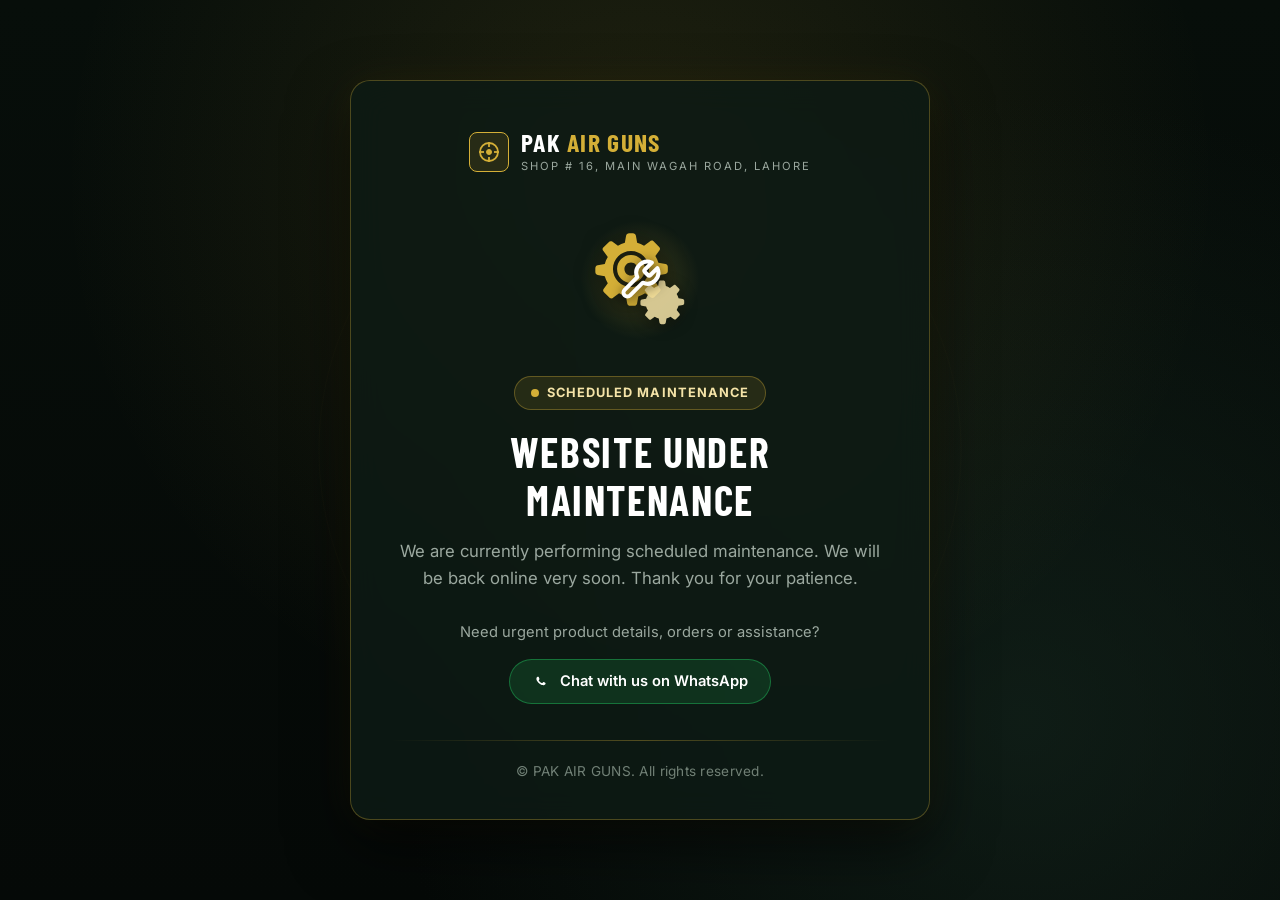
==== commit d2684b06: "Set site to exclusive maintenance mode: index.html serves maintenance and all routes redirect" ====
--- a/index.html
+++ b/index.html
@@ -3,1311 +3,467 @@
 <head>
   <meta charset="UTF-8">
   <meta name="viewport" content="width=device-width, initial-scale=1.0">
-  <title>PAK AIR GUNS | Premier Air Rifles, Scopes &amp; Hunting Gear in Lahore, Pakistan</title>
-  <meta name="description" content="Shop premium air rifles, optical scopes, heavy duty rifle covers, and hunting gear in Pakistan. Open parcel first, then pay. Nationwide delivery Rs 1,500.">
-  <link rel="canonical" href="./index.html">
+  <meta name="robots" content="noindex, nofollow">
+  <title>Website Under Maintenance | PAK AIR GUNS</title>
   <link rel="icon" type="image/svg+xml" href="favicon.svg">
 
-  <meta property="og:type" content="website">
-  <meta property="og:title" content="PAK AIR GUNS | Premier Air Rifles &amp; Scopes in Pakistan">
-  <meta property="og:description" content="Explore high-accuracy air rifles, optical scopes, and tactical hunting accessories. Open parcel first, then pay. Nationwide delivery.">
-  <meta property="og:image" content="images/products/product-01.webp">
-  <meta property="og:url" content="./index.html">
-
-  <!-- Preconnect to Google Font domains -->
+  <!-- Clean Google Fonts (Barlow Condensed for Headings, Inter for Body) -->
   <link rel="preconnect" href="https://fonts.googleapis.com">
   <link rel="preconnect" href="https://fonts.gstatic.com" crossorigin>
-
-  <!-- Preload Critical LCP Image -->
-  <link rel="preload" as="image" href="images/products/product-01.webp" type="image/webp" fetchpriority="high">
-
-  <!-- Non-blocking optimized Google Fonts (only 2 fonts, needed weights) -->
-  <link rel="preload" as="style" href="https://fonts.googleapis.com/css2?family=Barlow+Condensed:wght@700&family=Inter:wght@400;600&display=swap">
-  <link rel="stylesheet" href="https://fonts.googleapis.com/css2?family=Barlow+Condensed:wght@700&family=Inter:wght@400;600&display=swap" media="print" onload="this.media='all'">
-  <noscript>
-    <link rel="stylesheet" href="https://fonts.googleapis.com/css2?family=Barlow+Condensed:wght@700&family=Inter:wght@400;600&display=swap">
-  </noscript>
-
-  <!-- Inlined Critical Above-the-Fold CSS for Instant FCP & Zero CLS -->
+  <link href="https://fonts.googleapis.com/css2?family=Barlow+Condensed:wght@700&family=Inter:wght@400;500;600;700&display=swap" rel="stylesheet">
+
   <style>
-:root {
-  --forest-dark: #070e0a;
-  --forest-deep: #0b1712;
-  --forest-mid: #13241c;
-  --forest-panel: rgba(11, 23, 18, 0.78);
-  --forest-panel-solid: #0d1a14;
-  --forest-border: rgba(212, 175, 55, 0.22);
-  --gold-primary: #d4af37;
-  --gold-hover: #b38b2e;
-  --gold-light: #f1d58a;
-  --wa-green: #25D366;
-  --text-light: #f8f6f0;
-  --text-muted: #9ba89f;
-  --header-height: 64px;
-  --font-heading: 'Barlow Condensed', sans-serif;
-  --font-body: 'Inter', sans-serif;
-  --font-price: 'Barlow Condensed', sans-serif;
-}
-*, *::before, *::after { box-sizing: border-box; margin: 0; padding: 0; }
-html { font-size: 16px; scroll-behavior: smooth; background: #070e0a; color: #f8f6f0; overflow-x: clip; }
-body { font-family: var(--font-body); background: #070e0a; color: #f8f6f0; line-height: 1.6; min-height: 100vh; display: flex; flex-direction: column; overflow-x: clip; -webkit-font-smoothing: antialiased; }
-a { color: inherit; text-decoration: none; }
-button { cursor: pointer; border: none; background: none; font: inherit; }
-img { display: block; max-width: 100%; height: auto; }
-.container { width: 100%; max-width: 1260px; margin: 0 auto; padding: 0 20px; }
-h1, h2, h3 { font-family: var(--font-heading); text-transform: uppercase; letter-spacing: 0.04em; font-weight: 700; line-height: 1.15; color: #f8f6f0; }
-.gold-text { color: var(--gold-primary); }
-.hunting-bg-layer { position: fixed; inset: 0; z-index: 0; pointer-events: none; overflow: hidden; }
-.hunting-bg-photo { position: absolute; inset: -20px; background-size: cover; background-position: center bottom; background-repeat: no-repeat; will-change: transform; transition: transform 0.1s ease-out; background-image: linear-gradient(180deg, rgba(7, 14, 10, 0.45) 0%, rgba(9, 18, 14, 0.7) 100%), url("data:image/svg+xml,%3Csvg xmlns='http://www.w3.org/2000/svg' viewBox='0 0 1440 900' preserveAspectRatio='xMidYMax slice'%3E%3Cdefs%3E%3ClinearGradient id='sky' x1='0' y1='0' x2='0' y2='1'%3E%3Cstop offset='0%25' stop-color='%23050c08'/%3E%3Cstop offset='50%25' stop-color='%230a1c13'/%3E%3Cstop offset='100%25' stop-color='%23122c1f'/%3E%3C/linearGradient%3E%3C/defs%3E%3Crect width='1440' height='900' fill='url(%23sky)'/%3E%3Cpath d='M0 480 Q 240 380 480 440 T 960 410 T 1440 450 L 1440 900 L 0 900 Z' fill='%2308150f' opacity='0.7'/%3E%3Cpath d='M0 520 Q 360 420 720 480 T 1440 470 L 1440 900 L 0 900 Z' fill='%230a1c14' opacity='0.85'/%3E%3Cg fill='%2306120b'%3E%3Cpolygon points='80,480 65,560 95,560'/%3E%3Cpolygon points='200,460 185,540 215,540'/%3E%3Cpolygon points='500,450 480,550 520,550'/%3E%3Cpolygon points='820,440 800,540 840,540'/%3E%3Cpolygon points='1140,450 1120,550 1160,550'/%3E%3C/g%3E%3Cpath d='M0 600 Q 120 570 240 595 T 480 585 T 720 605 T 960 580 T 1200 600 T 1440 590 L 1440 900 L 0 900 Z' fill='%23040a06'/%3E%3C/svg%3E"); }
-.hunting-bg-overlay { position: absolute; inset: 0; background: linear-gradient(180deg, rgba(7, 14, 10, 0.35) 0%, rgba(9, 17, 28, 0.38) 100%); }
-.hunting-mist-layer { position: absolute; inset: 0; pointer-events: none; }
-#hunting-leaves-canvas { position: absolute; inset: 0; width: 100%; height: 100%; pointer-events: none; }
-main { flex: 1 0 auto; position: relative; z-index: 1; }
-.site-header { position: sticky; top: 0; left: 0; right: 0; z-index: 1000; height: 64px; min-height: 64px; background: rgba(9, 16, 13, 0.95); backdrop-filter: blur(14px); -webkit-backdrop-filter: blur(14px); border-bottom: 1px solid rgba(212, 175, 55, 0.3); }
-.header-container { display: flex; align-items: center; justify-content: space-between; height: 100%; padding: 0 20px; max-width: 1260px; margin: 0 auto; }
-.brand-logo { display: flex; align-items: center; gap: 12px; }
-.brand-crest { width: 36px; height: 36px; display: flex; align-items: center; justify-content: center; border-radius: 6px; background: rgba(212, 175, 55, 0.12); border: 1.5px solid var(--gold-primary); color: var(--gold-primary); }
-.brand-crest svg { width: 22px; height: 22px; fill: currentColor; }
-.brand-name { font-family: var(--font-heading); font-size: 1.45rem; font-weight: 700; color: #fff; line-height: 1; }
-.brand-name span { color: var(--gold-primary); }
-.brand-tag { font-size: 0.65rem; letter-spacing: 2px; text-transform: uppercase; color: var(--text-muted); }
-.main-nav { display: flex; align-items: center; gap: 32px; margin: 0 auto; }
-.nav-link { font-family: var(--font-heading); font-size: 1.1rem; text-transform: uppercase; font-weight: 600; color: #dbe4de; padding: 6px 0; position: relative; }
-.nav-link.active, .nav-link:hover { color: var(--gold-primary); }
-.nav-link::after { content: ''; position: absolute; bottom: 0; left: 0; width: 0%; height: 2px; background: var(--gold-primary); transition: width 0.25s ease; }
-.nav-link.active::after, .nav-link:hover::after { width: 100%; }
-.header-actions { display: flex; align-items: center; gap: 12px; }
-.cart-btn { display: inline-flex; align-items: center; gap: 8px; padding: 7px 16px; border-radius: 9999px; background: rgba(212, 175, 55, 0.14); border: 1px solid var(--gold-primary); color: var(--gold-primary); font-family: var(--font-heading); font-size: 1.05rem; font-weight: 700; }
-.cart-badge { background: var(--gold-primary); color: #070e0a; font-size: 0.8rem; font-weight: 800; min-width: 20px; height: 20px; border-radius: 9999px; display: inline-flex; align-items: center; justify-content: center; padding: 0 4px; }
-.btn-whatsapp-header { display: inline-flex; align-items: center; gap: 8px; padding: 7px 16px; border-radius: 9999px; background: var(--wa-green); color: #fff; font-family: var(--font-heading); font-size: 1.05rem; font-weight: 700; border: 1px solid #1ebc59; }
-.mobile-toggle { display: none; min-width: 44px; min-height: 44px; align-items: center; justify-content: center; color: var(--gold-primary); }
-.mobile-nav-drawer { display: none; position: fixed; top: var(--header-height); left: 0; width: 100%; height: calc(100vh - var(--header-height)); background: rgba(9, 16, 12, 0.98); z-index: 1001; padding: 24px 20px; flex-direction: column; }
-.mobile-nav-drawer.open { display: flex; }
-.mobile-nav-links { display: flex; flex-direction: column; gap: 16px; }
-.hero-section { min-height: 380px; padding: 50px 0 40px; position: relative; }
-.hero-badge { display: inline-flex; align-items: center; gap: 8px; padding: 5px 14px; border-radius: 9999px; background: rgba(212, 175, 55, 0.12); border: 1px solid var(--gold-primary); color: var(--gold-light); font-family: var(--font-heading); font-size: 0.95rem; text-transform: uppercase; margin-bottom: 18px; }
-.hero-title { font-size: clamp(2.2rem, 5vw, 3.6rem); margin-bottom: 16px; line-height: 1.1; }
-.hero-subtext { font-size: 1.05rem; color: var(--text-muted); line-height: 1.6; margin-bottom: 28px; }
-.hero-actions { display: flex; align-items: center; gap: 16px; flex-wrap: wrap; }
-.btn { display: inline-flex; align-items: center; justify-content: center; gap: 10px; min-height: 46px; padding: 12px 28px; border-radius: 10px; font-family: var(--font-heading); font-size: 1.15rem; font-weight: 700; text-transform: uppercase; border: none; cursor: pointer; transition: all 0.2s ease; }
-.btn-gold { background: var(--gold-primary); color: #070e0a; border: 1px solid var(--gold-hover); }
-.btn-outline-gold { background: rgba(14, 25, 20, 0.6); color: var(--gold-light); border: 1.5px solid var(--gold-primary); }
-.btn-sm { min-height: 38px; padding: 8px 18px; font-size: 1rem; }
-.btn-block { width: 100%; }
-.section { position: relative; padding: 60px 0; }
-.section-header { display: flex; align-items: flex-end; justify-content: space-between; margin-bottom: 30px; border-bottom: 1px solid var(--forest-border); padding-bottom: 16px; }
-.section-tag { font-family: var(--font-heading); font-size: 0.95rem; letter-spacing: 0.12em; text-transform: uppercase; color: var(--gold-primary); font-weight: 700; display: block; margin-bottom: 4px; }
-.product-grid { display: grid; grid-template-columns: repeat(4, 1fr); gap: 24px; min-height: 350px; }
-.product-card { background: var(--forest-panel); backdrop-filter: blur(14px); -webkit-backdrop-filter: blur(14px); border: 1px solid var(--forest-border); border-radius: 14px; overflow: hidden; display: flex; flex-direction: column; cursor: pointer; transition: transform 0.25s ease, border-color 0.25s ease; }
-.product-card:hover { transform: translateY(-4px); border-color: var(--gold-primary); }
-.product-img-box { position: relative; width: 100%; aspect-ratio: 4 / 3; background: #141f18; display: flex; align-items: center; justify-content: center; overflow: hidden; padding: 10px; }
-.product-img { width: 100%; height: 100%; object-fit: contain; }
-.stock-tag { position: absolute; top: 10px; left: 10px; background: rgba(11, 23, 17, 0.85); border: 1px solid rgba(212, 175, 55, 0.3); color: var(--gold-light); font-family: var(--font-heading); font-size: 0.82rem; letter-spacing: 0.05em; text-transform: uppercase; padding: 3px 8px; border-radius: 4px; z-index: 2; }
-.stock-indicator { position: absolute; top: 10px; right: 10px; background: rgba(11, 23, 17, 0.85); border: 1px solid rgba(37, 211, 102, 0.4); color: #72f099; font-size: 0.75rem; font-weight: 600; display: inline-flex; align-items: center; gap: 5px; padding: 3px 8px; border-radius: 9999px; z-index: 2; }
-.stock-indicator .dot { width: 6px; height: 6px; border-radius: 50%; background: var(--wa-green); box-shadow: 0 0 8px var(--wa-green); }
-.product-info { padding: 18px; display: flex; flex-direction: column; flex: 1; }
-.product-title { font-family: var(--font-heading); font-size: 1.25rem; font-weight: 700; color: #fff; margin-bottom: 6px; min-height: 48px; }
-.product-desc { font-size: 0.85rem; color: var(--text-muted); line-height: 1.45; margin-bottom: 14px; flex-grow: 1; display: -webkit-box; -webkit-line-clamp: 2; -webkit-box-orient: vertical; overflow: hidden; }
-.product-price { font-family: var(--font-price); font-size: 1.65rem; font-weight: 700; color: var(--gold-primary); line-height: 1; margin-bottom: 14px; }
-.product-actions-bar { display: flex; align-items: center; gap: 8px; }
-.btn-card-add { flex: 1; min-height: 40px; padding: 8px 12px; font-size: 0.95rem; }
-.btn-card-wa { width: 40px; height: 40px; min-width: 40px; border-radius: 50%; background: var(--wa-green); color: #fff; display: flex; align-items: center; justify-content: center; border: 1px solid #1ebc59; }
-.btn-card-wa svg { width: 20px; height: 20px; fill: currentColor; }
-.trust-strip-above-footer { position: relative; z-index: 2; background: rgba(10, 19, 15, 0.92); border-top: 1px solid var(--forest-border); border-bottom: 1px solid var(--forest-border); padding: 16px 0; margin-top: 60px; }
-.trust-badges-row { display: flex; align-items: center; justify-content: center; gap: 36px; flex-wrap: wrap; }
-.trust-badge-pill { display: inline-flex; align-items: center; gap: 12px; font-family: var(--font-heading); font-size: 1.15rem; text-transform: uppercase; color: var(--text-light); font-weight: 700; }
-.trust-badge-icon { width: 32px; height: 32px; border-radius: 50%; background: rgba(212, 175, 55, 0.15); border: 1px solid var(--gold-primary); color: var(--gold-primary); display: flex; align-items: center; justify-content: center; font-size: 16px; }
-.site-footer { position: relative; z-index: 2; background: #060b08; border-top: 1px solid rgba(212, 175, 55, 0.20); padding: 32px 0 16px; color: var(--text-muted); font-size: 14px; }
-.footer-grid-compact { display: grid; grid-template-columns: 1.2fr 1fr 1.3fr; gap: 32px; margin-bottom: 24px; }
-.footer-col h4 { font-family: var(--font-heading); font-size: 1.15rem; text-transform: uppercase; color: #fff; margin-bottom: 10px; }
-.footer-desc { font-size: 0.88rem; color: var(--text-muted); line-height: 1.5; }
-.footer-nav-list { list-style: none; display: flex; flex-direction: column; gap: 6px; }
-.footer-nav-link { font-size: 0.88rem; color: var(--text-muted); }
-.footer-address { font-size: 0.9rem; color: #e2e8f0; line-height: 1.5; margin-bottom: 12px; }
-.footer-bottom-single-line { border-top: 1px solid rgba(255, 255, 255, 0.06); padding-top: 14px; text-align: center; font-size: 0.82rem; color: #718076; }
-.footer-bottom-single-line .dev-credit { color: var(--text-muted); margin-left: 8px; }
-.footer-bottom-single-line .dev-credit span { font-weight: 700; color: var(--gold-primary); }
-@media (max-width: 1100px) { .product-grid { grid-template-columns: repeat(3, 1fr); } }
-@media (max-width: 768px) {
-  :root { --header-height: 58px; }
-  .site-header { height: 58px; min-height: 58px; }
-  .main-nav { display: none; }
-  .mobile-toggle { display: flex; }
-  .btn-whatsapp-header span { display: none; }
-  .btn-whatsapp-header { padding: 7px 10px; }
-  .product-grid { grid-template-columns: repeat(2, 1fr); gap: 16px; }
-  .footer-grid-compact { grid-template-columns: 1fr; gap: 24px; }
-  .trust-badges-row { flex-direction: column; gap: 14px; align-items: flex-start; padding: 0 20px; }
-}
-@media (max-width: 440px) { .product-grid { grid-template-columns: 1fr; } }
+    :root {
+      --bg-dark: #070e0a;
+      --bg-deep: #050907;
+      --panel-bg: rgba(13, 26, 20, 0.85);
+      --gold-primary: #d4af37;
+      --gold-light: #f5e4a8;
+      --gold-border: rgba(212, 175, 55, 0.32);
+      --text-light: #f8f6f0;
+      --text-muted: #9ba89f;
+      --wa-green: #25D366;
+    }
+
+    *, *::before, *::after {
+      box-sizing: border-box;
+      margin: 0;
+      padding: 0;
+    }
+
+    html, body {
+      width: 100%;
+      height: 100%;
+      min-height: 100vh;
+      font-family: 'Inter', -apple-system, BlinkMacSystemFont, 'Segoe UI', Roboto, sans-serif;
+      background-color: var(--bg-dark);
+      color: var(--text-light);
+      line-height: 1.6;
+      -webkit-font-smoothing: antialiased;
+    }
+
+    body {
+      display: flex;
+      align-items: center;
+      justify-content: center;
+      padding: 24px;
+      position: relative;
+      overflow-x: hidden;
+      background:
+        radial-gradient(circle at 50% 20%, rgba(212, 175, 55, 0.12) 0%, transparent 60%),
+        radial-gradient(circle at 80% 80%, rgba(19, 36, 28, 0.7) 0%, transparent 50%),
+        linear-gradient(180deg, var(--bg-dark) 0%, var(--bg-deep) 100%);
+    }
+
+    /* Subtle decorative crosshair/target watermark overlay */
+    .bg-crosshair-watermark {
+      position: absolute;
+      inset: 0;
+      pointer-events: none;
+      background-image: 
+        radial-gradient(circle at center, transparent 0, transparent 180px, rgba(212, 175, 55, 0.03) 181px, transparent 182px),
+        radial-gradient(circle at center, transparent 0, transparent 320px, rgba(212, 175, 55, 0.02) 321px, transparent 322px);
+      background-position: center center;
+      background-repeat: no-repeat;
+    }
+
+    /* Main Centered Card */
+    .maintenance-card {
+      position: relative;
+      z-index: 10;
+      width: 100%;
+      max-width: 580px;
+      background: var(--panel-bg);
+      border: 1px solid var(--gold-border);
+      border-radius: 20px;
+      padding: 48px 40px 36px;
+      text-align: center;
+      box-shadow: 
+        0 25px 60px rgba(0, 0, 0, 0.65), 
+        0 0 40px rgba(212, 175, 55, 0.08);
+      backdrop-filter: blur(16px);
+      -webkit-backdrop-filter: blur(16px);
+      animation: card-appear 0.6s cubic-bezier(0.16, 1, 0.3, 1) forwards;
+    }
+
+    @keyframes card-appear {
+      from {
+        opacity: 0;
+        transform: translateY(20px) scale(0.98);
+      }
+      to {
+        opacity: 1;
+        transform: translateY(0) scale(1);
+      }
+    }
+
+    /* Brand Header Block */
+    .brand-header {
+      display: inline-flex;
+      align-items: center;
+      gap: 12px;
+      margin-bottom: 24px;
+    }
+
+    .brand-crest {
+      width: 40px;
+      height: 40px;
+      border-radius: 8px;
+      background: rgba(212, 175, 55, 0.12);
+      border: 1.5px solid var(--gold-primary);
+      color: var(--gold-primary);
+      display: flex;
+      align-items: center;
+      justify-content: center;
+    }
+
+    .brand-crest svg {
+      width: 24px;
+      height: 24px;
+      fill: none;
+      stroke: currentColor;
+    }
+
+    .brand-title {
+      font-family: 'Barlow Condensed', sans-serif;
+      font-size: 1.6rem;
+      font-weight: 700;
+      letter-spacing: 0.05em;
+      text-transform: uppercase;
+      color: #ffffff;
+      line-height: 1;
+      text-align: left;
+    }
+
+    .brand-title span {
+      color: var(--gold-primary);
+    }
+
+    .brand-subtitle {
+      font-size: 0.7rem;
+      letter-spacing: 2px;
+      text-transform: uppercase;
+      color: var(--text-muted);
+      display: block;
+      margin-top: 3px;
+    }
+
+    /* Animated Gear & Mechanical Tool Visual */
+    .icon-stage {
+      position: relative;
+      width: 140px;
+      height: 140px;
+      margin: 10px auto 26px;
+      display: flex;
+      align-items: center;
+      justify-content: center;
+    }
+
+    .icon-aura {
+      position: absolute;
+      width: 120px;
+      height: 120px;
+      border-radius: 50%;
+      background: radial-gradient(circle, rgba(212, 175, 55, 0.25) 0%, transparent 70%);
+      animation: aura-breathe 4s ease-in-out infinite;
+    }
+
+    @keyframes aura-breathe {
+      0%, 100% { transform: scale(0.9); opacity: 0.5; }
+      50% { transform: scale(1.2); opacity: 0.9; }
+    }
+
+    /* Primary Large Gear - Clockwise */
+    .gear-primary {
+      position: absolute;
+      width: 82px;
+      height: 82px;
+      top: 18px;
+      left: 20px;
+      color: var(--gold-primary);
+      transform-origin: center center;
+      animation: spin-clockwise 16s linear infinite;
+      filter: drop-shadow(0 4px 10px rgba(0, 0, 0, 0.5));
+    }
+
+    /* Secondary Small Gear - Counter Clockwise */
+    .gear-secondary {
+      position: absolute;
+      width: 52px;
+      height: 52px;
+      bottom: 22px;
+      right: 22px;
+      color: var(--gold-light);
+      opacity: 0.85;
+      transform-origin: center center;
+      animation: spin-counter 10s linear infinite;
+      filter: drop-shadow(0 3px 8px rgba(0, 0, 0, 0.5));
+    }
+
+    /* Center Tool/Wrench Accent */
+    .tool-wrench {
+      position: absolute;
+      width: 44px;
+      height: 44px;
+      color: #ffffff;
+      transform-origin: center center;
+      animation: wrench-wiggle 4s ease-in-out infinite;
+      filter: drop-shadow(0 2px 6px rgba(0, 0, 0, 0.7));
+    }
+
+    @keyframes spin-clockwise {
+      from { transform: rotate(0deg); }
+      to { transform: rotate(360deg); }
+    }
+
+    @keyframes spin-counter {
+      from { transform: rotate(0deg); }
+      to { transform: rotate(-360deg); }
+    }
+
+    @keyframes wrench-wiggle {
+      0%, 100% { transform: rotate(-8deg) translateY(0); }
+      50% { transform: rotate(8deg) translateY(-2px); }
+    }
+
+    /* Status Pill */
+    .status-pill {
+      display: inline-flex;
+      align-items: center;
+      gap: 8px;
+      padding: 6px 16px;
+      border-radius: 9999px;
+      background: rgba(212, 175, 55, 0.12);
+      border: 1px solid rgba(212, 175, 55, 0.35);
+      font-size: 0.8rem;
+      font-weight: 700;
+      letter-spacing: 0.08em;
+      text-transform: uppercase;
+      color: var(--gold-light);
+      margin-bottom: 18px;
+    }
+
+    .pulse-dot {
+      width: 8px;
+      height: 8px;
+      border-radius: 50%;
+      background: var(--gold-primary);
+      box-shadow: 0 0 0 rgba(212, 175, 55, 0.7);
+      animation: pulse-ring 2s infinite;
+    }
+
+    @keyframes pulse-ring {
+      0% {
+        transform: scale(0.95);
+        box-shadow: 0 0 0 0 rgba(212, 175, 55, 0.7);
+      }
+      70% {
+        transform: scale(1);
+        box-shadow: 0 0 0 6px rgba(212, 175, 55, 0);
+      }
+      100% {
+        transform: scale(0.95);
+        box-shadow: 0 0 0 0 rgba(212, 175, 55, 0);
+      }
+    }
+
+    /* Headings & Text */
+    h1 {
+      font-family: 'Barlow Condensed', sans-serif;
+      font-size: clamp(2rem, 5vw, 2.6rem);
+      font-weight: 700;
+      text-transform: uppercase;
+      letter-spacing: 0.04em;
+      color: #ffffff;
+      line-height: 1.15;
+      margin-bottom: 14px;
+    }
+
+    .subtext {
+      font-size: 1.05rem;
+      color: var(--text-muted);
+      line-height: 1.65;
+      max-width: 480px;
+      margin: 0 auto 28px;
+    }
+
+    /* Divider */
+    .card-divider {
+      width: 100%;
+      height: 1px;
+      background: linear-gradient(90deg, transparent, rgba(212, 175, 55, 0.35), transparent);
+      margin: 24px 0 20px;
+    }
+
+    /* Direct WhatsApp Contact for Urgencies */
+    .contact-note {
+      font-size: 0.92rem;
+      color: var(--text-muted);
+      margin-bottom: 14px;
+    }
+
+    .btn-wa-direct {
+      display: inline-flex;
+      align-items: center;
+      gap: 10px;
+      padding: 10px 22px;
+      border-radius: 9999px;
+      background: rgba(37, 211, 102, 0.14);
+      border: 1px solid rgba(37, 211, 102, 0.4);
+      color: #ffffff;
+      font-size: 0.92rem;
+      font-weight: 600;
+      text-decoration: none;
+      transition: all 0.25s ease;
+      margin-bottom: 12px;
+    }
+
+    .btn-wa-direct:hover {
+      background: var(--wa-green);
+      color: #ffffff;
+      border-color: var(--wa-green);
+      transform: translateY(-2px);
+      box-shadow: 0 6px 18px rgba(37, 211, 102, 0.3);
+    }
+
+    .btn-wa-direct svg {
+      width: 18px;
+      height: 18px;
+      fill: currentColor;
+    }
+
+    /* Footer Line */
+    .maintenance-footer {
+      font-size: 0.85rem;
+      color: #718076;
+      margin-top: 14px;
+      letter-spacing: 0.02em;
+    }
+
+    /* Responsive adjustments */
+    @media (max-width: 540px) {
+      body {
+        padding: 16px;
+      }
+      .maintenance-card {
+        padding: 36px 20px 28px;
+        border-radius: 16px;
+      }
+      .icon-stage {
+        width: 120px;
+        height: 120px;
+        margin-bottom: 18px;
+      }
+      .gear-primary {
+        width: 70px;
+        height: 70px;
+        top: 15px;
+        left: 15px;
+      }
+      .gear-secondary {
+        width: 44px;
+        height: 44px;
+        bottom: 18px;
+        right: 18px;
+      }
+      .tool-wrench {
+        width: 38px;
+        height: 38px;
+      }
+      .subtext {
+        font-size: 0.95rem;
+      }
+    }
   </style>
-
-  <!-- Asynchronously deferred full stylesheet -->
-  <link rel="preload" as="style" href="css/style.css">
-  <link rel="stylesheet" href="css/style.css" media="print" onload="this.media='all'">
-  <noscript><link rel="stylesheet" href="css/style.css"></noscript>
-
-  <script type="application/ld+json">
-  {
-    "@context": "https://schema.org",
-    "@type": "SportingGoodsStore",
-    "name": "PAK AIR GUNS",
-    "image": "images/products/product-01.webp",
-    "telephone": "+923102157098",
-    "address": {
-      "@type": "PostalAddress",
-      "streetAddress": "Shop # 16, Main Wagah Road",
-      "addressLocality": "Lahore",
-      "addressRegion": "Punjab",
-      "addressCountry": "PK"
-    },
-    "priceRange": "PKR",
-    "url": "./index.html"
-  }
-  </script>
 </head>
-<body data-page="home">
-
-  
-  <div class="hunting-bg-layer" id="hunting-bg-layer">
-    <div class="hunting-bg-photo" id="hunting-bg-photo"></div>
-    <div class="hunting-bg-overlay"></div>
-    <div class="hunting-mist-layer"></div>
-    <canvas id="hunting-leaves-canvas"></canvas>
-  </div>
-
-  
-  <header id="site-header" class="site-header">
-    <div class="header-container">
-      <a href="index.html" class="brand-logo" aria-label="PAK AIR GUNS Homepage">
-        <div class="brand-crest" aria-hidden="true">
-          <svg viewBox="0 0 24 24">
-            <circle cx="12" cy="12" r="9" stroke="currentColor" stroke-width="1.8" fill="none"/>
-            <line x1="12" y1="2" x2="12" y2="7" stroke="currentColor" stroke-width="1.8"/>
-            <line x1="12" y1="17" x2="12" y2="22" stroke="currentColor" stroke-width="1.8"/>
-            <line x1="2" y1="12" x2="7" y2="12" stroke="currentColor" stroke-width="1.8"/>
-            <line x1="17" y1="12" x2="22" y2="12" stroke="currentColor" stroke-width="1.8"/>
-            <circle cx="12" cy="12" r="2.5" fill="currentColor"/>
-          </svg>
-        </div>
-        <div class="brand-text-block">
-          <span class="brand-name">PAK <span>AIR GUNS</span></span>
-          <span class="brand-tag">Lahore • Main Wagah Road</span>
-        </div>
-      </a>
-
-      <nav class="main-nav" aria-label="Main Navigation">
-        <a href="index.html" class="nav-link active">Home</a>
-        <a href="air-guns.html" class="nav-link ">Air Guns</a>
-        <a href="scopes-accessories.html" class="nav-link ">Scopes &amp; Accessories</a>
-        <a href="contact.html" class="nav-link ">Contact Us</a>
-      </nav>
-
-      <div class="header-actions">
-        <a href="https://wa.me/923102157098" target="_blank" rel="noopener noreferrer" class="btn-whatsapp-header" aria-label="Chat on WhatsApp">
-          <svg viewBox="0 0 24 24" width="16" height="16" fill="currentColor">
-            <path d="M17.472 14.382c-.301-.15-1.78-.878-2.056-.979-.276-.1-.476-.15-.676.15s-.777.98-.953 1.18c-.175.2-.351.226-.652.075s-1.27-.468-2.42-1.493c-.894-.799-1.498-1.787-1.674-2.088-.175-.3-.019-.462.132-.612.136-.135.301-.351.451-.527.151-.175.2-.301.301-.501.1-.2.05-.376-.025-.526-.075-.15-.676-1.63-.927-2.232-.244-.588-.492-.508-.676-.517l-.576-.01c-.2 0-.526.075-.802.376s-1.053 1.028-1.053 2.508 1.078 2.909 1.228 3.11c.151.2 2.122 3.24 5.142 4.544.718.31 1.279.496 1.716.634.721.23 1.378.198 1.897.12.578-.088 1.78-.727 2.03-1.43.25-.702.25-1.304.175-1.43-.075-.125-.276-.2-.576-.35z"/>
-          </svg>
-          <span>WhatsApp</span>
-        </a>
-
-        <a href="cart.html" class="cart-btn" aria-label="View Shopping Cart">
-          <span class="cart-icon-wrap" aria-hidden="true">
-            <svg viewBox="0 0 24 24" width="18" height="18" fill="none" stroke="currentColor" stroke-width="2">
-              <circle cx="9" cy="21" r="1"></circle>
-              <circle cx="20" cy="21" r="1"></circle>
-              <path d="M1 1h4l2.68 13.39a2 2 0 0 0 2 1.61h9.72a2 2 0 0 0 2-1.61L23 6H6"></path>
-            </svg>
-          </span>
-          <span class="cart-label">Cart</span>
-          <span class="cart-badge" id="cart-count">0</span>
-        </a>
-
-        <button class="mobile-toggle" id="mobile-toggle" aria-label="Toggle navigation menu" aria-expanded="false">
-          <svg viewBox="0 0 24 24" width="26" height="26" stroke="currentColor" stroke-width="2" fill="none">
-            <line x1="3" y1="12" x2="21" y2="12"></line>
-            <line x1="3" y1="6" x2="21" y2="6"></line>
-            <line x1="3" y1="18" x2="21" y2="18"></line>
-          </svg>
-        </button>
+<body>
+
+  <!-- Decorative Target Background Motif -->
+  <div class="bg-crosshair-watermark" aria-hidden="true"></div>
+
+  <!-- Centered Glass Card -->
+  <main class="maintenance-card" role="main">
+    
+    <!-- Brand Header -->
+    <div class="brand-header">
+      <div class="brand-crest" aria-hidden="true">
+        <svg viewBox="0 0 24 24">
+          <circle cx="12" cy="12" r="9" stroke="currentColor" stroke-width="1.8"/>
+          <line x1="12" y1="2" x2="12" y2="7" stroke="currentColor" stroke-width="1.8"/>
+          <line x1="12" y1="17" x2="12" y2="22" stroke="currentColor" stroke-width="1.8"/>
+          <line x1="2" y1="12" x2="7" y2="12" stroke="currentColor" stroke-width="1.8"/>
+          <line x1="17" y1="12" x2="22" y2="12" stroke="currentColor" stroke-width="1.8"/>
+          <circle cx="12" cy="12" r="2.5" fill="currentColor"/>
+        </svg>
+      </div>
+      <div>
+        <div class="brand-title">PAK <span>AIR GUNS</span></div>
+        <span class="brand-subtitle">Shop # 16, Main Wagah Road, Lahore</span>
       </div>
     </div>
 
-    <!-- Mobile Navigation Drawer -->
-    <div class="mobile-nav-drawer" id="mobile-drawer" aria-hidden="true">
-      <div class="mobile-nav-links">
-        <a href="index.html" class="nav-link active">Home</a>
-        <a href="air-guns.html" class="nav-link ">Air Guns Collection</a>
-        <a href="scopes-accessories.html" class="nav-link ">Scopes &amp; Accessories</a>
-        <a href="contact.html" class="nav-link ">Contact Us</a>
-        <a href="cart.html" class="nav-link">Shopping Cart (<span class="cart-badge" style="display:inline-flex;">0</span>)</a>
-      </div>
-      <div style="margin-top: auto; padding-top: 20px; border-top: 1px solid var(--forest-border);">
-        <p style="color: var(--text-light); font-weight: 700; margin-bottom: 6px;">Shop # 16, Main Wagah Road, Lahore</p>
-        <p style="color: var(--text-muted); font-size: 0.9rem;">WhatsApp: +92 310 2157098</p>
-      </div>
+    <!-- Animated Mechanical Gears & Tool Icon -->
+    <div class="icon-stage" aria-hidden="true">
+      <div class="icon-aura"></div>
+
+      <!-- Large Primary Gear (Clockwise) -->
+      <svg class="gear-primary" viewBox="0 0 100 100" fill="currentColor">
+        <path d="M50,33 C40.6,33 33,40.6 33,50 C33,59.4 40.6,67 50,67 C59.4,67 67,59.4 67,50 C67,40.6 59.4,33 50,33 Z M50,58 C45.6,58 42,54.4 42,50 C42,45.6 45.6,42 50,42 C54.4,42 58,45.6 58,50 C58,54.4 54.4,58 50,58 Z"/>
+        <path d="M92,44 L83.4,42.5 C82.6,39.5 81.3,36.7 79.7,34.1 L84.8,27.1 C85.8,25.7 85.5,23.8 84.1,22.8 L77.2,15.9 C75.8,14.9 73.9,15.2 72.9,16.6 L65.9,21.7 C63.3,20.1 60.5,18.8 57.5,18 L56,9.4 C55.7,7.7 54.1,6.5 52.4,6.5 L47.6,6.5 C45.9,6.5 44.3,7.7 44,9.4 L42.5,18 C39.5,18.8 36.7,20.1 34.1,21.7 L27.1,16.6 C25.7,15.6 23.8,15.9 22.8,17.3 L15.9,24.2 C14.9,25.6 15.2,27.5 16.6,28.5 L21.7,35.5 C20.1,38.1 18.8,40.9 18,43.9 L9.4,45.4 C7.7,45.7 6.5,47.3 6.5,49 L6.5,53.8 C6.5,55.5 7.7,57.1 9.4,57.4 L18,58.9 C18.8,61.9 20.1,64.7 21.7,67.3 L16.6,74.3 C15.6,75.7 15.9,77.6 17.3,78.6 L24.2,85.5 C25.6,86.5 27.5,86.2 28.5,84.8 L35.5,79.7 C38.1,81.3 40.9,82.6 43.9,83.4 L45.4,92 C45.7,93.7 47.3,94.9 49,94.9 L53.8,94.9 C55.5,94.9 57.1,93.7 57.4,92 L58.9,83.4 C61.9,82.6 64.7,81.3 67.3,79.7 L74.3,84.8 C75.7,85.8 77.6,85.5 78.6,84.1 L85.5,77.2 C86.5,75.8 86.2,73.9 84.8,72.9 L79.7,65.9 C81.3,63.3 82.6,60.5 83.4,57.5 L92,56 C93.7,55.7 94.9,54.1 94.9,52.4 L94.9,47.6 C95,45.9 93.7,44.3 92,44 Z M50,72 C37.9,72 28,62.1 28,50 C28,37.9 37.9,28 50,28 C62.1,28 72,37.9 72,50 C72,62.1 62.1,72 50,72 Z"/>
+      </svg>
+
+      <!-- Small Secondary Gear (Counter-Clockwise) -->
+      <svg class="gear-secondary" viewBox="0 0 100 100" fill="currentColor">
+        <path d="M50,35 C41.7,35 35,41.7 35,50 C35,58.3 41.7,65 50,65 C58.3,65 65,58.3 65,50 C65,41.7 58.3,35 50,35 Z M50,56 C46.7,56 44,53.3 44,50 C44,46.7 46.7,44 50,44 C53.3,44 56,46.7 56,50 C56,53.3 53.3,56 50,56 Z"/>
+        <path d="M90,44 L81.8,42.6 C81,39.8 79.8,37.2 78.2,34.8 L83.1,28.2 C84.1,26.9 83.8,25 82.5,24.1 L75.9,17.5 C74.6,16.5 72.7,16.8 71.8,18.1 L65.2,23 C62.8,21.4 60.2,20.2 57.4,19.4 L56,11.2 C55.7,9.6 54.2,8.5 52.6,8.5 L47.4,8.5 C45.8,8.5 44.3,9.6 44,11.2 L42.6,19.4 C39.8,20.2 37.2,21.4 34.8,23 L28.2,18.1 C26.9,17.1 25,17.4 24.1,18.7 L17.5,25.3 C16.5,26.6 16.8,28.5 18.1,29.4 L23,36 C21.4,38.4 20.2,41 19.4,43.8 L11.2,45.2 C9.6,45.5 8.5,47 8.5,48.6 L8.5,53.8 C8.5,55.4 9.6,56.9 11.2,57.2 L19.4,58.6 C20.2,61.4 21.4,64 23,66.4 L18.1,73 C17.1,74.3 17.4,76.2 18.7,77.1 L25.3,83.7 C26.6,84.7 28.5,84.4 29.4,83.1 L36,78.2 C38.4,79.8 41,81 43.8,81.8 L45.2,90 C45.5,91.6 47,92.7 48.6,92.7 L53.8,92.7 C55.4,92.7 56.9,91.6 57.2,90 L58.6,81.8 C61.4,81 64,79.8 66.4,78.2 L73,83.1 C74.3,84.1 76.2,83.8 77.1,82.5 L83.7,75.9 C84.7,74.6 84.4,72.7 83.1,71.8 L78.2,65.2 C79.8,62.8 81,60.2 81.8,57.4 L90,56 C91.6,55.7 92.7,54.2 92.7,52.6 L92.7,47.4 C92.8,45.8 91.6,44.3 90,44 Z"/>
+      </svg>
+
+      <!-- Center Wrench Accent -->
+      <svg class="tool-wrench" viewBox="0 0 24 24" fill="none" stroke="currentColor" stroke-width="2.2" stroke-linecap="round" stroke-linejoin="round">
+        <path d="M14.7 6.3a1 1 0 0 0 0 1.4l1.6 1.6a1 1 0 0 0 1.4 0l3.77-3.77a6 6 0 0 1-7.94 7.94l-6.91 6.91a2.12 2.12 0 0 1-3-3l6.91-6.91a6 6 0 0 1 7.94-7.94l-3.76 3.76z"/>
+      </svg>
     </div>
-  </header>
-
-  <main>
-    <!-- Hero Section with Pre-Reserved Dimensions -->
-    <section class="hero-section" aria-label="Welcome Hero">
-      <div class="container">
-        <div class="hero-content" style="max-width: 820px; margin: 0 auto; text-align: center;">
-          <div class="hero-badge">
-            <span>★</span> Pakistan's Leading Air Gun Specialists
-          </div>
-          <h1 class="hero-title">
-            Engineered for <span class="gold-text">Precision</span> &amp; Unrivaled Power
-          </h1>
-          <p class="hero-subtext" style="margin: 0 auto 28px;">
-            Discover Lahore's premier collection of authentic air rifles, high-magnification optical scopes, heavy-duty padded rifle covers, and hunting accessories delivered straight to your doorstep nationwide.
-          </p>
-          <div class="hero-actions" style="justify-content: center;">
-            <a href="air-guns.html" class="btn btn-gold">
-              <svg viewBox="0 0 24 24" width="18" height="18" fill="none" stroke="currentColor" stroke-width="2" aria-hidden="true">
-                <circle cx="12" cy="12" r="9"/>
-                <line x1="12" y1="2" x2="12" y2="7"/>
-                <line x1="12" y1="17" x2="12" y2="22"/>
-                <line x1="2" y1="12" x2="7" y2="12"/>
-                <line x1="17" y1="12" x2="22" y2="12"/>
-              </svg>
-              Shop Air Guns
-            </a>
-            <a href="scopes-accessories.html" class="btn btn-outline-gold">
-              Explore Scopes &amp; Accessories &rarr;
-            </a>
-          </div>
-        </div>
-      </div>
-    </section>
-
-    <!-- (a) Section 1: Air Rifles (Pre-rendered for Zero CLS & Instant LCP) -->
-    <section class="section" id="air-guns-section">
-      <div class="container">
-        <div class="section-header">
-          <div class="section-title-wrap">
-            <span class="section-tag">High Velocity Marksmanship</span>
-            <h2>Air Rifles Collection</h2>
-          </div>
-          <a href="air-guns.html" class="gold-text" style="font-weight: 700; font-size: 1.05rem;">View all Air Guns &rarr;</a>
-        </div>
-        <div class="product-grid" id="home-guns-grid">
-
-        <article class="product-card" data-id="product-01" data-category="gun" onclick="window.showQuickViewModal('product-01')">
-          <div class="product-img-box">
-            <span class="stock-tag">Precision Air Rifle</span>
-            <span class="stock-indicator"><span class="dot"></span>In Stock</span>
-            <img 
-              src="images/products/product-01.webp" 
-              alt="Air Rifle" 
-              width="400" 
-              height="300"
-              loading="eager" 
-              decoding="async" 
-              fetchpriority="high"
-              class="product-img"
-            />
-          </div>
-
-          <div class="product-info">
-            <h3 class="product-title">Air Rifle</h3>
-            <p class="product-desc">Reliable high-power air rifle engineered for precision target shooting and field practice.</p>
-            <div class="product-price">Rs 14,500</div>
-            <div class="product-actions-bar">
-              <button class="btn btn-gold btn-card-add" onclick="event.stopPropagation(); window.addToCart('product-01')" aria-label="Add Air Rifle to cart">
-                <svg viewBox="0 0 24 24" width="16" height="16" fill="none" stroke="currentColor" stroke-width="2.2" aria-hidden="true">
-                  <circle cx="9" cy="21" r="1"></circle>
-                  <circle cx="20" cy="21" r="1"></circle>
-                  <path d="M1 1h4l2.68 13.39a2 2 0 0 0 2 1.61h9.72a2 2 0 0 0 2-1.61L23 6H6"></path>
-                </svg>
-                Add to Cart
-              </button>
-              <a href="https://wa.me/923102157098?text=*DIRECT%20INQUIRY%20%2F%20ORDER%20-%20PAK%20AIR%20GUNS*%0A%E2%80%A2%20Product%3A%20*Air%20Rifle*%0A%E2%80%A2%20Quantity%3A%201%0A%E2%80%A2%20Price%3A%20Rs%2014%2C500%0A%E2%80%A2%20Photo%3A%20https%3A%2F%2F007-khan829.github.io%2Fpak-air-guns%2Fimages%2Fproducts%2Fproduct-01.webp%0A%0ADelivery%20all%20over%20Pakistan%20Rs%201%2C500.%20Open%20parcel%20first%2C%20then%20pay." target="_blank" rel="noopener noreferrer" class="btn-card-wa" onclick="event.stopPropagation();" aria-label="Order Air Rifle directly on WhatsApp">
-                <svg viewBox="0 0 24 24" aria-hidden="true">
-                  <path d="M17.472 14.382c-.301-.15-1.78-.878-2.056-.979-.276-.1-.476-.15-.676.15s-.777.98-.953 1.18c-.175.2-.351.226-.652.075s-1.27-.468-2.42-1.493c-.894-.799-1.498-1.787-1.674-2.088-.175-.3-.019-.462.132-.612.136-.135.301-.351.451-.527.151-.175.2-.301.301-.501.1-.2.05-.376-.025-.526-.075-.15-.676-1.63-.927-2.232-.244-.588-.492-.508-.676-.517l-.576-.01c-.2 0-.526.075-.802.376s-1.053 1.028-1.053 2.508 1.078 2.909 1.228 3.11c.151.2 2.122 3.24 5.142 4.544.718.31 1.279.496 1.716.634.721.23 1.378.198 1.897.12.578-.088 1.78-.727 2.03-1.43.25-.702.25-1.304.175-1.43-.075-.125-.276-.2-.576-.35z"/>
-                </svg>
-              </a>
-            </div>
-          </div>
-        </article>
-
-        <article class="product-card" data-id="product-02" data-category="gun" onclick="window.showQuickViewModal('product-02')">
-          <div class="product-img-box">
-            <span class="stock-tag">Wooden Stock</span>
-            <span class="stock-indicator"><span class="dot"></span>In Stock</span>
-            <img 
-              src="images/products/product-02.webp" 
-              alt="Air Rifle (Wooden Stock)" 
-              width="400" 
-              height="300"
-              loading="lazy" 
-              decoding="async" 
-              
-              class="product-img"
-            />
-          </div>
-
-          <div class="product-info">
-            <h3 class="product-title">Air Rifle (Wooden Stock)</h3>
-            <p class="product-desc">Classic air rifle featuring an elegant polished wooden stock with superior grip and balance.</p>
-            <div class="product-price">Rs 19,000</div>
-            <div class="product-actions-bar">
-              <button class="btn btn-gold btn-card-add" onclick="event.stopPropagation(); window.addToCart('product-02')" aria-label="Add Air Rifle (Wooden Stock) to cart">
-                <svg viewBox="0 0 24 24" width="16" height="16" fill="none" stroke="currentColor" stroke-width="2.2" aria-hidden="true">
-                  <circle cx="9" cy="21" r="1"></circle>
-                  <circle cx="20" cy="21" r="1"></circle>
-                  <path d="M1 1h4l2.68 13.39a2 2 0 0 0 2 1.61h9.72a2 2 0 0 0 2-1.61L23 6H6"></path>
-                </svg>
-                Add to Cart
-              </button>
-              <a href="https://wa.me/923102157098?text=*DIRECT%20INQUIRY%20%2F%20ORDER%20-%20PAK%20AIR%20GUNS*%0A%E2%80%A2%20Product%3A%20*Air%20Rifle%20(Wooden%20Stock)*%0A%E2%80%A2%20Quantity%3A%201%0A%E2%80%A2%20Price%3A%20Rs%2019%2C000%0A%E2%80%A2%20Photo%3A%20https%3A%2F%2F007-khan829.github.io%2Fpak-air-guns%2Fimages%2Fproducts%2Fproduct-02.webp%0A%0ADelivery%20all%20over%20Pakistan%20Rs%201%2C500.%20Open%20parcel%20first%2C%20then%20pay." target="_blank" rel="noopener noreferrer" class="btn-card-wa" onclick="event.stopPropagation();" aria-label="Order Air Rifle (Wooden Stock) directly on WhatsApp">
-                <svg viewBox="0 0 24 24" aria-hidden="true">
-                  <path d="M17.472 14.382c-.301-.15-1.78-.878-2.056-.979-.276-.1-.476-.15-.676.15s-.777.98-.953 1.18c-.175.2-.351.226-.652.075s-1.27-.468-2.42-1.493c-.894-.799-1.498-1.787-1.674-2.088-.175-.3-.019-.462.132-.612.136-.135.301-.351.451-.527.151-.175.2-.301.301-.501.1-.2.05-.376-.025-.526-.075-.15-.676-1.63-.927-2.232-.244-.588-.492-.508-.676-.517l-.576-.01c-.2 0-.526.075-.802.376s-1.053 1.028-1.053 2.508 1.078 2.909 1.228 3.11c.151.2 2.122 3.24 5.142 4.544.718.31 1.279.496 1.716.634.721.23 1.378.198 1.897.12.578-.088 1.78-.727 2.03-1.43.25-.702.25-1.304.175-1.43-.075-.125-.276-.2-.576-.35z"/>
-                </svg>
-              </a>
-            </div>
-          </div>
-        </article>
-
-        <article class="product-card" data-id="product-03" data-category="gun" onclick="window.showQuickViewModal('product-03')">
-          <div class="product-img-box">
-            <span class="stock-tag">Precision Air Rifle</span>
-            <span class="stock-indicator"><span class="dot"></span>In Stock</span>
-            <img 
-              src="images/products/product-03.webp" 
-              alt="Air Rifle" 
-              width="400" 
-              height="300"
-              loading="lazy" 
-              decoding="async" 
-              
-              class="product-img"
-            />
-          </div>
-
-          <div class="product-info">
-            <h3 class="product-title">Air Rifle</h3>
-            <p class="product-desc">Durable synthetic stock air rifle built for consistent accuracy and smooth cocking.</p>
-            <div class="product-price">Rs 15,000</div>
-            <div class="product-actions-bar">
-              <button class="btn btn-gold btn-card-add" onclick="event.stopPropagation(); window.addToCart('product-03')" aria-label="Add Air Rifle to cart">
-                <svg viewBox="0 0 24 24" width="16" height="16" fill="none" stroke="currentColor" stroke-width="2.2" aria-hidden="true">
-                  <circle cx="9" cy="21" r="1"></circle>
-                  <circle cx="20" cy="21" r="1"></circle>
-                  <path d="M1 1h4l2.68 13.39a2 2 0 0 0 2 1.61h9.72a2 2 0 0 0 2-1.61L23 6H6"></path>
-                </svg>
-                Add to Cart
-              </button>
-              <a href="https://wa.me/923102157098?text=*DIRECT%20INQUIRY%20%2F%20ORDER%20-%20PAK%20AIR%20GUNS*%0A%E2%80%A2%20Product%3A%20*Air%20Rifle*%0A%E2%80%A2%20Quantity%3A%201%0A%E2%80%A2%20Price%3A%20Rs%2015%2C000%0A%E2%80%A2%20Photo%3A%20https%3A%2F%2F007-khan829.github.io%2Fpak-air-guns%2Fimages%2Fproducts%2Fproduct-03.webp%0A%0ADelivery%20all%20over%20Pakistan%20Rs%201%2C500.%20Open%20parcel%20first%2C%20then%20pay." target="_blank" rel="noopener noreferrer" class="btn-card-wa" onclick="event.stopPropagation();" aria-label="Order Air Rifle directly on WhatsApp">
-                <svg viewBox="0 0 24 24" aria-hidden="true">
-                  <path d="M17.472 14.382c-.301-.15-1.78-.878-2.056-.979-.276-.1-.476-.15-.676.15s-.777.98-.953 1.18c-.175.2-.351.226-.652.075s-1.27-.468-2.42-1.493c-.894-.799-1.498-1.787-1.674-2.088-.175-.3-.019-.462.132-.612.136-.135.301-.351.451-.527.151-.175.2-.301.301-.501.1-.2.05-.376-.025-.526-.075-.15-.676-1.63-.927-2.232-.244-.588-.492-.508-.676-.517l-.576-.01c-.2 0-.526.075-.802.376s-1.053 1.028-1.053 2.508 1.078 2.909 1.228 3.11c.151.2 2.122 3.24 5.142 4.544.718.31 1.279.496 1.716.634.721.23 1.378.198 1.897.12.578-.088 1.78-.727 2.03-1.43.25-.702.25-1.304.175-1.43-.075-.125-.276-.2-.576-.35z"/>
-                </svg>
-              </a>
-            </div>
-          </div>
-        </article>
-
-        <article class="product-card" data-id="product-04" data-category="gun" onclick="window.showQuickViewModal('product-04')">
-          <div class="product-img-box">
-            <span class="stock-tag">Precision Air Rifle</span>
-            <span class="stock-indicator"><span class="dot"></span>In Stock</span>
-            <img 
-              src="images/products/product-04.webp" 
-              alt="Air Rifle" 
-              width="400" 
-              height="300"
-              loading="lazy" 
-              decoding="async" 
-              
-              class="product-img"
-            />
-          </div>
-
-          <div class="product-info">
-            <h3 class="product-title">Air Rifle</h3>
-            <p class="product-desc">Ergonomic precision air rifle with enhanced sights and tactical synthetic stock.</p>
-            <div class="product-price">Rs 16,000</div>
-            <div class="product-actions-bar">
-              <button class="btn btn-gold btn-card-add" onclick="event.stopPropagation(); window.addToCart('product-04')" aria-label="Add Air Rifle to cart">
-                <svg viewBox="0 0 24 24" width="16" height="16" fill="none" stroke="currentColor" stroke-width="2.2" aria-hidden="true">
-                  <circle cx="9" cy="21" r="1"></circle>
-                  <circle cx="20" cy="21" r="1"></circle>
-                  <path d="M1 1h4l2.68 13.39a2 2 0 0 0 2 1.61h9.72a2 2 0 0 0 2-1.61L23 6H6"></path>
-                </svg>
-                Add to Cart
-              </button>
-              <a href="https://wa.me/923102157098?text=*DIRECT%20INQUIRY%20%2F%20ORDER%20-%20PAK%20AIR%20GUNS*%0A%E2%80%A2%20Product%3A%20*Air%20Rifle*%0A%E2%80%A2%20Quantity%3A%201%0A%E2%80%A2%20Price%3A%20Rs%2016%2C000%0A%E2%80%A2%20Photo%3A%20https%3A%2F%2F007-khan829.github.io%2Fpak-air-guns%2Fimages%2Fproducts%2Fproduct-04.webp%0A%0ADelivery%20all%20over%20Pakistan%20Rs%201%2C500.%20Open%20parcel%20first%2C%20then%20pay." target="_blank" rel="noopener noreferrer" class="btn-card-wa" onclick="event.stopPropagation();" aria-label="Order Air Rifle directly on WhatsApp">
-                <svg viewBox="0 0 24 24" aria-hidden="true">
-                  <path d="M17.472 14.382c-.301-.15-1.78-.878-2.056-.979-.276-.1-.476-.15-.676.15s-.777.98-.953 1.18c-.175.2-.351.226-.652.075s-1.27-.468-2.42-1.493c-.894-.799-1.498-1.787-1.674-2.088-.175-.3-.019-.462.132-.612.136-.135.301-.351.451-.527.151-.175.2-.301.301-.501.1-.2.05-.376-.025-.526-.075-.15-.676-1.63-.927-2.232-.244-.588-.492-.508-.676-.517l-.576-.01c-.2 0-.526.075-.802.376s-1.053 1.028-1.053 2.508 1.078 2.909 1.228 3.11c.151.2 2.122 3.24 5.142 4.544.718.31 1.279.496 1.716.634.721.23 1.378.198 1.897.12.578-.088 1.78-.727 2.03-1.43.25-.702.25-1.304.175-1.43-.075-.125-.276-.2-.576-.35z"/>
-                </svg>
-              </a>
-            </div>
-          </div>
-        </article>
-
-        <article class="product-card" data-id="product-05" data-category="gun" onclick="window.showQuickViewModal('product-05')">
-          <div class="product-img-box">
-            <span class="stock-tag">Kral Magnum</span>
-            <span class="stock-indicator"><span class="dot"></span>In Stock</span>
-            <img 
-              src="images/products/product-05.webp" 
-              alt="Kral Air Rifle" 
-              width="400" 
-              height="300"
-              loading="lazy" 
-              decoding="async" 
-              
-              class="product-img"
-            />
-          </div>
-
-          <div class="product-info">
-            <h3 class="product-title">Kral Air Rifle</h3>
-            <p class="product-desc">Authentic Kral precision air rifle with thumbhole stock and high-velocity performance.</p>
-            <div class="product-price">Rs 21,000</div>
-            <div class="product-actions-bar">
-              <button class="btn btn-gold btn-card-add" onclick="event.stopPropagation(); window.addToCart('product-05')" aria-label="Add Kral Air Rifle to cart">
-                <svg viewBox="0 0 24 24" width="16" height="16" fill="none" stroke="currentColor" stroke-width="2.2" aria-hidden="true">
-                  <circle cx="9" cy="21" r="1"></circle>
-                  <circle cx="20" cy="21" r="1"></circle>
-                  <path d="M1 1h4l2.68 13.39a2 2 0 0 0 2 1.61h9.72a2 2 0 0 0 2-1.61L23 6H6"></path>
-                </svg>
-                Add to Cart
-              </button>
-              <a href="https://wa.me/923102157098?text=*DIRECT%20INQUIRY%20%2F%20ORDER%20-%20PAK%20AIR%20GUNS*%0A%E2%80%A2%20Product%3A%20*Kral%20Air%20Rifle*%0A%E2%80%A2%20Quantity%3A%201%0A%E2%80%A2%20Price%3A%20Rs%2021%2C000%0A%E2%80%A2%20Photo%3A%20https%3A%2F%2F007-khan829.github.io%2Fpak-air-guns%2Fimages%2Fproducts%2Fproduct-05.webp%0A%0ADelivery%20all%20over%20Pakistan%20Rs%201%2C500.%20Open%20parcel%20first%2C%20then%20pay." target="_blank" rel="noopener noreferrer" class="btn-card-wa" onclick="event.stopPropagation();" aria-label="Order Kral Air Rifle directly on WhatsApp">
-                <svg viewBox="0 0 24 24" aria-hidden="true">
-                  <path d="M17.472 14.382c-.301-.15-1.78-.878-2.056-.979-.276-.1-.476-.15-.676.15s-.777.98-.953 1.18c-.175.2-.351.226-.652.075s-1.27-.468-2.42-1.493c-.894-.799-1.498-1.787-1.674-2.088-.175-.3-.019-.462.132-.612.136-.135.301-.351.451-.527.151-.175.2-.301.301-.501.1-.2.05-.376-.025-.526-.075-.15-.676-1.63-.927-2.232-.244-.588-.492-.508-.676-.517l-.576-.01c-.2 0-.526.075-.802.376s-1.053 1.028-1.053 2.508 1.078 2.909 1.228 3.11c.151.2 2.122 3.24 5.142 4.544.718.31 1.279.496 1.716.634.721.23 1.378.198 1.897.12.578-.088 1.78-.727 2.03-1.43.25-.702.25-1.304.175-1.43-.075-.125-.276-.2-.576-.35z"/>
-                </svg>
-              </a>
-            </div>
-          </div>
-        </article>
-
-        <article class="product-card" data-id="product-06" data-category="gun" onclick="window.showQuickViewModal('product-06')">
-          <div class="product-img-box">
-            <span class="stock-tag">LB600 Synthetic</span>
-            <span class="stock-indicator"><span class="dot"></span>In Stock</span>
-            <img 
-              src="images/products/product-06.webp" 
-              alt="Air Rifle LB600" 
-              width="400" 
-              height="300"
-              loading="lazy" 
-              decoding="async" 
-              
-              class="product-img"
-            />
-          </div>
-
-          <div class="product-info">
-            <h3 class="product-title">Air Rifle LB600</h3>
-            <p class="product-desc">Proven LB600 air rifle model offering smooth break-barrel action and dependable power.</p>
-            <div class="product-price">Rs 17,000</div>
-            <div class="product-actions-bar">
-              <button class="btn btn-gold btn-card-add" onclick="event.stopPropagation(); window.addToCart('product-06')" aria-label="Add Air Rifle LB600 to cart">
-                <svg viewBox="0 0 24 24" width="16" height="16" fill="none" stroke="currentColor" stroke-width="2.2" aria-hidden="true">
-                  <circle cx="9" cy="21" r="1"></circle>
-                  <circle cx="20" cy="21" r="1"></circle>
-                  <path d="M1 1h4l2.68 13.39a2 2 0 0 0 2 1.61h9.72a2 2 0 0 0 2-1.61L23 6H6"></path>
-                </svg>
-                Add to Cart
-              </button>
-              <a href="https://wa.me/923102157098?text=*DIRECT%20INQUIRY%20%2F%20ORDER%20-%20PAK%20AIR%20GUNS*%0A%E2%80%A2%20Product%3A%20*Air%20Rifle%20LB600*%0A%E2%80%A2%20Quantity%3A%201%0A%E2%80%A2%20Price%3A%20Rs%2017%2C000%0A%E2%80%A2%20Photo%3A%20https%3A%2F%2F007-khan829.github.io%2Fpak-air-guns%2Fimages%2Fproducts%2Fproduct-06.webp%0A%0ADelivery%20all%20over%20Pakistan%20Rs%201%2C500.%20Open%20parcel%20first%2C%20then%20pay." target="_blank" rel="noopener noreferrer" class="btn-card-wa" onclick="event.stopPropagation();" aria-label="Order Air Rifle LB600 directly on WhatsApp">
-                <svg viewBox="0 0 24 24" aria-hidden="true">
-                  <path d="M17.472 14.382c-.301-.15-1.78-.878-2.056-.979-.276-.1-.476-.15-.676.15s-.777.98-.953 1.18c-.175.2-.351.226-.652.075s-1.27-.468-2.42-1.493c-.894-.799-1.498-1.787-1.674-2.088-.175-.3-.019-.462.132-.612.136-.135.301-.351.451-.527.151-.175.2-.301.301-.501.1-.2.05-.376-.025-.526-.075-.15-.676-1.63-.927-2.232-.244-.588-.492-.508-.676-.517l-.576-.01c-.2 0-.526.075-.802.376s-1.053 1.028-1.053 2.508 1.078 2.909 1.228 3.11c.151.2 2.122 3.24 5.142 4.544.718.31 1.279.496 1.716.634.721.23 1.378.198 1.897.12.578-.088 1.78-.727 2.03-1.43.25-.702.25-1.304.175-1.43-.075-.125-.276-.2-.576-.35z"/>
-                </svg>
-              </a>
-            </div>
-          </div>
-        </article>
-
-        <article class="product-card" data-id="product-07" data-category="gun" onclick="window.showQuickViewModal('product-07')">
-          <div class="product-img-box">
-            <span class="stock-tag">Precision Air Rifle</span>
-            <span class="stock-indicator"><span class="dot"></span>In Stock</span>
-            <img 
-              src="images/products/product-07.webp" 
-              alt="Air Rifle" 
-              width="400" 
-              height="300"
-              loading="lazy" 
-              decoding="async" 
-              
-              class="product-img"
-            />
-          </div>
-
-          <div class="product-info">
-            <h3 class="product-title">Air Rifle</h3>
-            <p class="product-desc">High performance precision air rifle designed for long-range target stability.</p>
-            <div class="product-price">Rs 24,000</div>
-            <div class="product-actions-bar">
-              <button class="btn btn-gold btn-card-add" onclick="event.stopPropagation(); window.addToCart('product-07')" aria-label="Add Air Rifle to cart">
-                <svg viewBox="0 0 24 24" width="16" height="16" fill="none" stroke="currentColor" stroke-width="2.2" aria-hidden="true">
-                  <circle cx="9" cy="21" r="1"></circle>
-                  <circle cx="20" cy="21" r="1"></circle>
-                  <path d="M1 1h4l2.68 13.39a2 2 0 0 0 2 1.61h9.72a2 2 0 0 0 2-1.61L23 6H6"></path>
-                </svg>
-                Add to Cart
-              </button>
-              <a href="https://wa.me/923102157098?text=*DIRECT%20INQUIRY%20%2F%20ORDER%20-%20PAK%20AIR%20GUNS*%0A%E2%80%A2%20Product%3A%20*Air%20Rifle*%0A%E2%80%A2%20Quantity%3A%201%0A%E2%80%A2%20Price%3A%20Rs%2024%2C000%0A%E2%80%A2%20Photo%3A%20https%3A%2F%2F007-khan829.github.io%2Fpak-air-guns%2Fimages%2Fproducts%2Fproduct-07.webp%0A%0ADelivery%20all%20over%20Pakistan%20Rs%201%2C500.%20Open%20parcel%20first%2C%20then%20pay." target="_blank" rel="noopener noreferrer" class="btn-card-wa" onclick="event.stopPropagation();" aria-label="Order Air Rifle directly on WhatsApp">
-                <svg viewBox="0 0 24 24" aria-hidden="true">
-                  <path d="M17.472 14.382c-.301-.15-1.78-.878-2.056-.979-.276-.1-.476-.15-.676.15s-.777.98-.953 1.18c-.175.2-.351.226-.652.075s-1.27-.468-2.42-1.493c-.894-.799-1.498-1.787-1.674-2.088-.175-.3-.019-.462.132-.612.136-.135.301-.351.451-.527.151-.175.2-.301.301-.501.1-.2.05-.376-.025-.526-.075-.15-.676-1.63-.927-2.232-.244-.588-.492-.508-.676-.517l-.576-.01c-.2 0-.526.075-.802.376s-1.053 1.028-1.053 2.508 1.078 2.909 1.228 3.11c.151.2 2.122 3.24 5.142 4.544.718.31 1.279.496 1.716.634.721.23 1.378.198 1.897.12.578-.088 1.78-.727 2.03-1.43.25-.702.25-1.304.175-1.43-.075-.125-.276-.2-.576-.35z"/>
-                </svg>
-              </a>
-            </div>
-          </div>
-        </article>
-
-        <article class="product-card" data-id="product-08" data-category="gun" onclick="window.showQuickViewModal('product-08')">
-          <div class="product-img-box">
-            <span class="stock-tag">Artemis Combo</span>
-            <span class="stock-indicator"><span class="dot"></span>In Stock</span>
-            <img 
-              src="images/products/product-08.webp" 
-              alt="Artemis Air Rifle with Scope" 
-              width="400" 
-              height="300"
-              loading="lazy" 
-              decoding="async" 
-              
-              class="product-img"
-            />
-          </div>
-
-          <div class="product-info">
-            <h3 class="product-title">Artemis Air Rifle with Scope</h3>
-            <p class="product-desc">Artemis precision air rifle complete with mounted optical scope and tactical camouflage kit.</p>
-            <div class="product-price">Rs 29,000</div>
-            <div class="product-actions-bar">
-              <button class="btn btn-gold btn-card-add" onclick="event.stopPropagation(); window.addToCart('product-08')" aria-label="Add Artemis Air Rifle with Scope to cart">
-                <svg viewBox="0 0 24 24" width="16" height="16" fill="none" stroke="currentColor" stroke-width="2.2" aria-hidden="true">
-                  <circle cx="9" cy="21" r="1"></circle>
-                  <circle cx="20" cy="21" r="1"></circle>
-                  <path d="M1 1h4l2.68 13.39a2 2 0 0 0 2 1.61h9.72a2 2 0 0 0 2-1.61L23 6H6"></path>
-                </svg>
-                Add to Cart
-              </button>
-              <a href="https://wa.me/923102157098?text=*DIRECT%20INQUIRY%20%2F%20ORDER%20-%20PAK%20AIR%20GUNS*%0A%E2%80%A2%20Product%3A%20*Artemis%20Air%20Rifle%20with%20Scope*%0A%E2%80%A2%20Quantity%3A%201%0A%E2%80%A2%20Price%3A%20Rs%2029%2C000%0A%E2%80%A2%20Photo%3A%20https%3A%2F%2F007-khan829.github.io%2Fpak-air-guns%2Fimages%2Fproducts%2Fproduct-08.webp%0A%0ADelivery%20all%20over%20Pakistan%20Rs%201%2C500.%20Open%20parcel%20first%2C%20then%20pay." target="_blank" rel="noopener noreferrer" class="btn-card-wa" onclick="event.stopPropagation();" aria-label="Order Artemis Air Rifle with Scope directly on WhatsApp">
-                <svg viewBox="0 0 24 24" aria-hidden="true">
-                  <path d="M17.472 14.382c-.301-.15-1.78-.878-2.056-.979-.276-.1-.476-.15-.676.15s-.777.98-.953 1.18c-.175.2-.351.226-.652.075s-1.27-.468-2.42-1.493c-.894-.799-1.498-1.787-1.674-2.088-.175-.3-.019-.462.132-.612.136-.135.301-.351.451-.527.151-.175.2-.301.301-.501.1-.2.05-.376-.025-.526-.075-.15-.676-1.63-.927-2.232-.244-.588-.492-.508-.676-.517l-.576-.01c-.2 0-.526.075-.802.376s-1.053 1.028-1.053 2.508 1.078 2.909 1.228 3.11c.151.2 2.122 3.24 5.142 4.544.718.31 1.279.496 1.716.634.721.23 1.378.198 1.897.12.578-.088 1.78-.727 2.03-1.43.25-.702.25-1.304.175-1.43-.075-.125-.276-.2-.576-.35z"/>
-                </svg>
-              </a>
-            </div>
-          </div>
-        </article>
-
-        <article class="product-card" data-id="product-09" data-category="gun" onclick="window.showQuickViewModal('product-09')">
-          <div class="product-img-box">
-            <span class="stock-tag">Gamo Suppressed</span>
-            <span class="stock-indicator"><span class="dot"></span>In Stock</span>
-            <img 
-              src="images/products/product-09.webp" 
-              alt="Gamo Whisper X" 
-              width="400" 
-              height="300"
-              loading="lazy" 
-              decoding="async" 
-              
-              class="product-img"
-            />
-          </div>
-
-          <div class="product-info">
-            <h3 class="product-title">Gamo Whisper X</h3>
-            <p class="product-desc">High-spec Gamo Whisper X air rifle with integrated sound suppressor and precision scope system.</p>
-            <div class="product-price">Rs 34,000</div>
-            <div class="product-actions-bar">
-              <button class="btn btn-gold btn-card-add" onclick="event.stopPropagation(); window.addToCart('product-09')" aria-label="Add Gamo Whisper X to cart">
-                <svg viewBox="0 0 24 24" width="16" height="16" fill="none" stroke="currentColor" stroke-width="2.2" aria-hidden="true">
-                  <circle cx="9" cy="21" r="1"></circle>
-                  <circle cx="20" cy="21" r="1"></circle>
-                  <path d="M1 1h4l2.68 13.39a2 2 0 0 0 2 1.61h9.72a2 2 0 0 0 2-1.61L23 6H6"></path>
-                </svg>
-                Add to Cart
-              </button>
-              <a href="https://wa.me/923102157098?text=*DIRECT%20INQUIRY%20%2F%20ORDER%20-%20PAK%20AIR%20GUNS*%0A%E2%80%A2%20Product%3A%20*Gamo%20Whisper%20X*%0A%E2%80%A2%20Quantity%3A%201%0A%E2%80%A2%20Price%3A%20Rs%2034%2C000%0A%E2%80%A2%20Photo%3A%20https%3A%2F%2F007-khan829.github.io%2Fpak-air-guns%2Fimages%2Fproducts%2Fproduct-09.webp%0A%0ADelivery%20all%20over%20Pakistan%20Rs%201%2C500.%20Open%20parcel%20first%2C%20then%20pay." target="_blank" rel="noopener noreferrer" class="btn-card-wa" onclick="event.stopPropagation();" aria-label="Order Gamo Whisper X directly on WhatsApp">
-                <svg viewBox="0 0 24 24" aria-hidden="true">
-                  <path d="M17.472 14.382c-.301-.15-1.78-.878-2.056-.979-.276-.1-.476-.15-.676.15s-.777.98-.953 1.18c-.175.2-.351.226-.652.075s-1.27-.468-2.42-1.493c-.894-.799-1.498-1.787-1.674-2.088-.175-.3-.019-.462.132-.612.136-.135.301-.351.451-.527.151-.175.2-.301.301-.501.1-.2.05-.376-.025-.526-.075-.15-.676-1.63-.927-2.232-.244-.588-.492-.508-.676-.517l-.576-.01c-.2 0-.526.075-.802.376s-1.053 1.028-1.053 2.508 1.078 2.909 1.228 3.11c.151.2 2.122 3.24 5.142 4.544.718.31 1.279.496 1.716.634.721.23 1.378.198 1.897.12.578-.088 1.78-.727 2.03-1.43.25-.702.25-1.304.175-1.43-.075-.125-.276-.2-.576-.35z"/>
-                </svg>
-              </a>
-            </div>
-          </div>
-        </article>
-
-        <article class="product-card" data-id="product-10" data-category="gun" onclick="window.showQuickViewModal('product-10')">
-          <div class="product-img-box">
-            <span class="stock-tag">Gamo Suppressed</span>
-            <span class="stock-indicator"><span class="dot"></span>In Stock</span>
-            <img 
-              src="images/products/product-10.webp" 
-              alt="Gamo Whisper X" 
-              width="400" 
-              height="300"
-              loading="lazy" 
-              decoding="async" 
-              
-              class="product-img"
-            />
-          </div>
-
-          <div class="product-info">
-            <h3 class="product-title">Gamo Whisper X</h3>
-            <p class="product-desc">Gamo Whisper X tactical air rifle featuring noise dampening fluted barrel and scope.</p>
-            <div class="product-price">Rs 28,000</div>
-            <div class="product-actions-bar">
-              <button class="btn btn-gold btn-card-add" onclick="event.stopPropagation(); window.addToCart('product-10')" aria-label="Add Gamo Whisper X to cart">
-                <svg viewBox="0 0 24 24" width="16" height="16" fill="none" stroke="currentColor" stroke-width="2.2" aria-hidden="true">
-                  <circle cx="9" cy="21" r="1"></circle>
-                  <circle cx="20" cy="21" r="1"></circle>
-                  <path d="M1 1h4l2.68 13.39a2 2 0 0 0 2 1.61h9.72a2 2 0 0 0 2-1.61L23 6H6"></path>
-                </svg>
-                Add to Cart
-              </button>
-              <a href="https://wa.me/923102157098?text=*DIRECT%20INQUIRY%20%2F%20ORDER%20-%20PAK%20AIR%20GUNS*%0A%E2%80%A2%20Product%3A%20*Gamo%20Whisper%20X*%0A%E2%80%A2%20Quantity%3A%201%0A%E2%80%A2%20Price%3A%20Rs%2028%2C000%0A%E2%80%A2%20Photo%3A%20https%3A%2F%2F007-khan829.github.io%2Fpak-air-guns%2Fimages%2Fproducts%2Fproduct-10.webp%0A%0ADelivery%20all%20over%20Pakistan%20Rs%201%2C500.%20Open%20parcel%20first%2C%20then%20pay." target="_blank" rel="noopener noreferrer" class="btn-card-wa" onclick="event.stopPropagation();" aria-label="Order Gamo Whisper X directly on WhatsApp">
-                <svg viewBox="0 0 24 24" aria-hidden="true">
-                  <path d="M17.472 14.382c-.301-.15-1.78-.878-2.056-.979-.276-.1-.476-.15-.676.15s-.777.98-.953 1.18c-.175.2-.351.226-.652.075s-1.27-.468-2.42-1.493c-.894-.799-1.498-1.787-1.674-2.088-.175-.3-.019-.462.132-.612.136-.135.301-.351.451-.527.151-.175.2-.301.301-.501.1-.2.05-.376-.025-.526-.075-.15-.676-1.63-.927-2.232-.244-.588-.492-.508-.676-.517l-.576-.01c-.2 0-.526.075-.802.376s-1.053 1.028-1.053 2.508 1.078 2.909 1.228 3.11c.151.2 2.122 3.24 5.142 4.544.718.31 1.279.496 1.716.634.721.23 1.378.198 1.897.12.578-.088 1.78-.727 2.03-1.43.25-.702.25-1.304.175-1.43-.075-.125-.276-.2-.576-.35z"/>
-                </svg>
-              </a>
-            </div>
-          </div>
-        </article>
-
-        <article class="product-card" data-id="product-11" data-category="gun" onclick="window.showQuickViewModal('product-11')">
-          <div class="product-img-box">
-            <span class="stock-tag">Wooden Stock</span>
-            <span class="stock-indicator"><span class="dot"></span>In Stock</span>
-            <img 
-              src="images/products/product-11.webp" 
-              alt="Air Rifle with Scope (Wooden Stock)" 
-              width="400" 
-              height="300"
-              loading="lazy" 
-              decoding="async" 
-              
-              class="product-img"
-            />
-          </div>
-
-          <div class="product-info">
-            <h3 class="product-title">Air Rifle with Scope (Wooden Stock)</h3>
-            <p class="product-desc">Refined wooden stock air rifle equipped with long-range telescopic sight.</p>
-            <div class="product-price">Rs 22,000</div>
-            <div class="product-actions-bar">
-              <button class="btn btn-gold btn-card-add" onclick="event.stopPropagation(); window.addToCart('product-11')" aria-label="Add Air Rifle with Scope (Wooden Stock) to cart">
-                <svg viewBox="0 0 24 24" width="16" height="16" fill="none" stroke="currentColor" stroke-width="2.2" aria-hidden="true">
-                  <circle cx="9" cy="21" r="1"></circle>
-                  <circle cx="20" cy="21" r="1"></circle>
-                  <path d="M1 1h4l2.68 13.39a2 2 0 0 0 2 1.61h9.72a2 2 0 0 0 2-1.61L23 6H6"></path>
-                </svg>
-                Add to Cart
-              </button>
-              <a href="https://wa.me/923102157098?text=*DIRECT%20INQUIRY%20%2F%20ORDER%20-%20PAK%20AIR%20GUNS*%0A%E2%80%A2%20Product%3A%20*Air%20Rifle%20with%20Scope%20(Wooden%20Stock)*%0A%E2%80%A2%20Quantity%3A%201%0A%E2%80%A2%20Price%3A%20Rs%2022%2C000%0A%E2%80%A2%20Photo%3A%20https%3A%2F%2F007-khan829.github.io%2Fpak-air-guns%2Fimages%2Fproducts%2Fproduct-11.webp%0A%0ADelivery%20all%20over%20Pakistan%20Rs%201%2C500.%20Open%20parcel%20first%2C%20then%20pay." target="_blank" rel="noopener noreferrer" class="btn-card-wa" onclick="event.stopPropagation();" aria-label="Order Air Rifle with Scope (Wooden Stock) directly on WhatsApp">
-                <svg viewBox="0 0 24 24" aria-hidden="true">
-                  <path d="M17.472 14.382c-.301-.15-1.78-.878-2.056-.979-.276-.1-.476-.15-.676.15s-.777.98-.953 1.18c-.175.2-.351.226-.652.075s-1.27-.468-2.42-1.493c-.894-.799-1.498-1.787-1.674-2.088-.175-.3-.019-.462.132-.612.136-.135.301-.351.451-.527.151-.175.2-.301.301-.501.1-.2.05-.376-.025-.526-.075-.15-.676-1.63-.927-2.232-.244-.588-.492-.508-.676-.517l-.576-.01c-.2 0-.526.075-.802.376s-1.053 1.028-1.053 2.508 1.078 2.909 1.228 3.11c.151.2 2.122 3.24 5.142 4.544.718.31 1.279.496 1.716.634.721.23 1.378.198 1.897.12.578-.088 1.78-.727 2.03-1.43.25-.702.25-1.304.175-1.43-.075-.125-.276-.2-.576-.35z"/>
-                </svg>
-              </a>
-            </div>
-          </div>
-        </article>
-
-        <article class="product-card" data-id="product-12" data-category="gun" onclick="window.showQuickViewModal('product-12')">
-          <div class="product-img-box">
-            <span class="stock-tag">Precision Air Rifle</span>
-            <span class="stock-indicator"><span class="dot"></span>In Stock</span>
-            <img 
-              src="images/products/product-12.webp" 
-              alt="Air Rifle" 
-              width="400" 
-              height="300"
-              loading="lazy" 
-              decoding="async" 
-              
-              class="product-img"
-            />
-          </div>
-
-          <div class="product-info">
-            <h3 class="product-title">Air Rifle</h3>
-            <p class="product-desc">Advanced match-grade target air rifle featuring top optic rail and pressure gauge.</p>
-            <div class="product-price">Rs 30,000</div>
-            <div class="product-actions-bar">
-              <button class="btn btn-gold btn-card-add" onclick="event.stopPropagation(); window.addToCart('product-12')" aria-label="Add Air Rifle to cart">
-                <svg viewBox="0 0 24 24" width="16" height="16" fill="none" stroke="currentColor" stroke-width="2.2" aria-hidden="true">
-                  <circle cx="9" cy="21" r="1"></circle>
-                  <circle cx="20" cy="21" r="1"></circle>
-                  <path d="M1 1h4l2.68 13.39a2 2 0 0 0 2 1.61h9.72a2 2 0 0 0 2-1.61L23 6H6"></path>
-                </svg>
-                Add to Cart
-              </button>
-              <a href="https://wa.me/923102157098?text=*DIRECT%20INQUIRY%20%2F%20ORDER%20-%20PAK%20AIR%20GUNS*%0A%E2%80%A2%20Product%3A%20*Air%20Rifle*%0A%E2%80%A2%20Quantity%3A%201%0A%E2%80%A2%20Price%3A%20Rs%2030%2C000%0A%E2%80%A2%20Photo%3A%20https%3A%2F%2F007-khan829.github.io%2Fpak-air-guns%2Fimages%2Fproducts%2Fproduct-12.webp%0A%0ADelivery%20all%20over%20Pakistan%20Rs%201%2C500.%20Open%20parcel%20first%2C%20then%20pay." target="_blank" rel="noopener noreferrer" class="btn-card-wa" onclick="event.stopPropagation();" aria-label="Order Air Rifle directly on WhatsApp">
-                <svg viewBox="0 0 24 24" aria-hidden="true">
-                  <path d="M17.472 14.382c-.301-.15-1.78-.878-2.056-.979-.276-.1-.476-.15-.676.15s-.777.98-.953 1.18c-.175.2-.351.226-.652.075s-1.27-.468-2.42-1.493c-.894-.799-1.498-1.787-1.674-2.088-.175-.3-.019-.462.132-.612.136-.135.301-.351.451-.527.151-.175.2-.301.301-.501.1-.2.05-.376-.025-.526-.075-.15-.676-1.63-.927-2.232-.244-.588-.492-.508-.676-.517l-.576-.01c-.2 0-.526.075-.802.376s-1.053 1.028-1.053 2.508 1.078 2.909 1.228 3.11c.151.2 2.122 3.24 5.142 4.544.718.31 1.279.496 1.716.634.721.23 1.378.198 1.897.12.578-.088 1.78-.727 2.03-1.43.25-.702.25-1.304.175-1.43-.075-.125-.276-.2-.576-.35z"/>
-                </svg>
-              </a>
-            </div>
-          </div>
-        </article>
-
-        <article class="product-card" data-id="product-13" data-category="gun" onclick="window.showQuickViewModal('product-13')">
-          <div class="product-img-box">
-            <span class="stock-tag">Precision Air Rifle</span>
-            <span class="stock-indicator"><span class="dot"></span>In Stock</span>
-            <img 
-              src="images/products/product-13.webp" 
-              alt="Air Rifle" 
-              width="400" 
-              height="300"
-              loading="lazy" 
-              decoding="async" 
-              
-              class="product-img"
-            />
-          </div>
-
-          <div class="product-info">
-            <h3 class="product-title">Air Rifle</h3>
-            <p class="product-desc">Solid lightweight break-barrel air rifle with fiber-optic sights for instant target acquisition.</p>
-            <div class="product-price">Rs 15,000</div>
-            <div class="product-actions-bar">
-              <button class="btn btn-gold btn-card-add" onclick="event.stopPropagation(); window.addToCart('product-13')" aria-label="Add Air Rifle to cart">
-                <svg viewBox="0 0 24 24" width="16" height="16" fill="none" stroke="currentColor" stroke-width="2.2" aria-hidden="true">
-                  <circle cx="9" cy="21" r="1"></circle>
-                  <circle cx="20" cy="21" r="1"></circle>
-                  <path d="M1 1h4l2.68 13.39a2 2 0 0 0 2 1.61h9.72a2 2 0 0 0 2-1.61L23 6H6"></path>
-                </svg>
-                Add to Cart
-              </button>
-              <a href="https://wa.me/923102157098?text=*DIRECT%20INQUIRY%20%2F%20ORDER%20-%20PAK%20AIR%20GUNS*%0A%E2%80%A2%20Product%3A%20*Air%20Rifle*%0A%E2%80%A2%20Quantity%3A%201%0A%E2%80%A2%20Price%3A%20Rs%2015%2C000%0A%E2%80%A2%20Photo%3A%20https%3A%2F%2F007-khan829.github.io%2Fpak-air-guns%2Fimages%2Fproducts%2Fproduct-13.webp%0A%0ADelivery%20all%20over%20Pakistan%20Rs%201%2C500.%20Open%20parcel%20first%2C%20then%20pay." target="_blank" rel="noopener noreferrer" class="btn-card-wa" onclick="event.stopPropagation();" aria-label="Order Air Rifle directly on WhatsApp">
-                <svg viewBox="0 0 24 24" aria-hidden="true">
-                  <path d="M17.472 14.382c-.301-.15-1.78-.878-2.056-.979-.276-.1-.476-.15-.676.15s-.777.98-.953 1.18c-.175.2-.351.226-.652.075s-1.27-.468-2.42-1.493c-.894-.799-1.498-1.787-1.674-2.088-.175-.3-.019-.462.132-.612.136-.135.301-.351.451-.527.151-.175.2-.301.301-.501.1-.2.05-.376-.025-.526-.075-.15-.676-1.63-.927-2.232-.244-.588-.492-.508-.676-.517l-.576-.01c-.2 0-.526.075-.802.376s-1.053 1.028-1.053 2.508 1.078 2.909 1.228 3.11c.151.2 2.122 3.24 5.142 4.544.718.31 1.279.496 1.716.634.721.23 1.378.198 1.897.12.578-.088 1.78-.727 2.03-1.43.25-.702.25-1.304.175-1.43-.075-.125-.276-.2-.576-.35z"/>
-                </svg>
-              </a>
-            </div>
-          </div>
-        </article>
-
-        <article class="product-card" data-id="product-17" data-category="gun" onclick="window.showQuickViewModal('product-17')">
-          <div class="product-img-box">
-            <span class="stock-tag">PCP Bullpup</span>
-            <span class="stock-indicator"><span class="dot"></span>In Stock</span>
-            <img 
-              src="images/products/product-17.webp" 
-              alt="XM1 Bullpup Air Rifle with Scope" 
-              width="400" 
-              height="300"
-              loading="lazy" 
-              decoding="async" 
-              
-              class="product-img"
-            />
-          </div>
-
-          <div class="product-info">
-            <h3 class="product-title">XM1 Bullpup Air Rifle with Scope</h3>
-            <p class="product-desc">Stoeger XM1 Bullpup high-pressure PCP air rifle with tactical grip, cheek rest, and premium scope.</p>
-            <div class="product-price">Rs 45,000</div>
-            <div class="product-actions-bar">
-              <button class="btn btn-gold btn-card-add" onclick="event.stopPropagation(); window.addToCart('product-17')" aria-label="Add XM1 Bullpup Air Rifle with Scope to cart">
-                <svg viewBox="0 0 24 24" width="16" height="16" fill="none" stroke="currentColor" stroke-width="2.2" aria-hidden="true">
-                  <circle cx="9" cy="21" r="1"></circle>
-                  <circle cx="20" cy="21" r="1"></circle>
-                  <path d="M1 1h4l2.68 13.39a2 2 0 0 0 2 1.61h9.72a2 2 0 0 0 2-1.61L23 6H6"></path>
-                </svg>
-                Add to Cart
-              </button>
-              <a href="https://wa.me/923102157098?text=*DIRECT%20INQUIRY%20%2F%20ORDER%20-%20PAK%20AIR%20GUNS*%0A%E2%80%A2%20Product%3A%20*XM1%20Bullpup%20Air%20Rifle%20with%20Scope*%0A%E2%80%A2%20Quantity%3A%201%0A%E2%80%A2%20Price%3A%20Rs%2045%2C000%0A%E2%80%A2%20Photo%3A%20https%3A%2F%2F007-khan829.github.io%2Fpak-air-guns%2Fimages%2Fproducts%2Fproduct-17.webp%0A%0ADelivery%20all%20over%20Pakistan%20Rs%201%2C500.%20Open%20parcel%20first%2C%20then%20pay." target="_blank" rel="noopener noreferrer" class="btn-card-wa" onclick="event.stopPropagation();" aria-label="Order XM1 Bullpup Air Rifle with Scope directly on WhatsApp">
-                <svg viewBox="0 0 24 24" aria-hidden="true">
-                  <path d="M17.472 14.382c-.301-.15-1.78-.878-2.056-.979-.276-.1-.476-.15-.676.15s-.777.98-.953 1.18c-.175.2-.351.226-.652.075s-1.27-.468-2.42-1.493c-.894-.799-1.498-1.787-1.674-2.088-.175-.3-.019-.462.132-.612.136-.135.301-.351.451-.527.151-.175.2-.301.301-.501.1-.2.05-.376-.025-.526-.075-.15-.676-1.63-.927-2.232-.244-.588-.492-.508-.676-.517l-.576-.01c-.2 0-.526.075-.802.376s-1.053 1.028-1.053 2.508 1.078 2.909 1.228 3.11c.151.2 2.122 3.24 5.142 4.544.718.31 1.279.496 1.716.634.721.23 1.378.198 1.897.12.578-.088 1.78-.727 2.03-1.43.25-.702.25-1.304.175-1.43-.075-.125-.276-.2-.576-.35z"/>
-                </svg>
-              </a>
-            </div>
-          </div>
-        </article>
-
-        <article class="product-card" data-id="product-21" data-category="gun" onclick="window.showQuickViewModal('product-21')">
-          <div class="product-img-box">
-            <span class="stock-tag">Snowpeak PCP</span>
-            <span class="stock-indicator"><span class="dot"></span>In Stock</span>
-            <img 
-              src="images/products/product-21.webp" 
-              alt="Snowpeak T-Rex Air Rifle" 
-              width="400" 
-              height="300"
-              loading="lazy" 
-              decoding="async" 
-              
-              class="product-img"
-            />
-          </div>
-
-          <div class="product-info">
-            <h3 class="product-title">Snowpeak T-Rex Air Rifle</h3>
-            <p class="product-desc">Snowpeak T-Rex regulated PCP air rifle with suppressor, Picatinny rails, and tactical stock.</p>
-            <div class="product-price">Rs 34,000</div>
-            <div class="product-actions-bar">
-              <button class="btn btn-gold btn-card-add" onclick="event.stopPropagation(); window.addToCart('product-21')" aria-label="Add Snowpeak T-Rex Air Rifle to cart">
-                <svg viewBox="0 0 24 24" width="16" height="16" fill="none" stroke="currentColor" stroke-width="2.2" aria-hidden="true">
-                  <circle cx="9" cy="21" r="1"></circle>
-                  <circle cx="20" cy="21" r="1"></circle>
-                  <path d="M1 1h4l2.68 13.39a2 2 0 0 0 2 1.61h9.72a2 2 0 0 0 2-1.61L23 6H6"></path>
-                </svg>
-                Add to Cart
-              </button>
-              <a href="https://wa.me/923102157098?text=*DIRECT%20INQUIRY%20%2F%20ORDER%20-%20PAK%20AIR%20GUNS*%0A%E2%80%A2%20Product%3A%20*Snowpeak%20T-Rex%20Air%20Rifle*%0A%E2%80%A2%20Quantity%3A%201%0A%E2%80%A2%20Price%3A%20Rs%2034%2C000%0A%E2%80%A2%20Photo%3A%20https%3A%2F%2F007-khan829.github.io%2Fpak-air-guns%2Fimages%2Fproducts%2Fproduct-21.webp%0A%0ADelivery%20all%20over%20Pakistan%20Rs%201%2C500.%20Open%20parcel%20first%2C%20then%20pay." target="_blank" rel="noopener noreferrer" class="btn-card-wa" onclick="event.stopPropagation();" aria-label="Order Snowpeak T-Rex Air Rifle directly on WhatsApp">
-                <svg viewBox="0 0 24 24" aria-hidden="true">
-                  <path d="M17.472 14.382c-.301-.15-1.78-.878-2.056-.979-.276-.1-.476-.15-.676.15s-.777.98-.953 1.18c-.175.2-.351.226-.652.075s-1.27-.468-2.42-1.493c-.894-.799-1.498-1.787-1.674-2.088-.175-.3-.019-.462.132-.612.136-.135.301-.351.451-.527.151-.175.2-.301.301-.501.1-.2.05-.376-.025-.526-.075-.15-.676-1.63-.927-2.232-.244-.588-.492-.508-.676-.517l-.576-.01c-.2 0-.526.075-.802.376s-1.053 1.028-1.053 2.508 1.078 2.909 1.228 3.11c.151.2 2.122 3.24 5.142 4.544.718.31 1.279.496 1.716.634.721.23 1.378.198 1.897.12.578-.088 1.78-.727 2.03-1.43.25-.702.25-1.304.175-1.43-.075-.125-.276-.2-.576-.35z"/>
-                </svg>
-              </a>
-            </div>
-          </div>
-        </article>
-
-        <article class="product-card" data-id="product-22" data-category="gun" onclick="window.showQuickViewModal('product-22')">
-          <div class="product-img-box">
-            <span class="stock-tag">Made in China</span>
-            <span class="stock-indicator"><span class="dot"></span>In Stock</span>
-            <img 
-              src="images/products/product-22.webp" 
-              alt="Air Rifle (Made in China)" 
-              width="400" 
-              height="300"
-              loading="lazy" 
-              decoding="async" 
-              
-              class="product-img"
-            />
-          </div>
-
-          <div class="product-info">
-            <h3 class="product-title">Air Rifle (Made in China)</h3>
-            <p class="product-desc">Dependable standard synthetic air rifle with muzzle brake and grooved receiver for scopes.</p>
-            <div class="product-price">Rs 14,500</div>
-            <div class="product-actions-bar">
-              <button class="btn btn-gold btn-card-add" onclick="event.stopPropagation(); window.addToCart('product-22')" aria-label="Add Air Rifle (Made in China) to cart">
-                <svg viewBox="0 0 24 24" width="16" height="16" fill="none" stroke="currentColor" stroke-width="2.2" aria-hidden="true">
-                  <circle cx="9" cy="21" r="1"></circle>
-                  <circle cx="20" cy="21" r="1"></circle>
-                  <path d="M1 1h4l2.68 13.39a2 2 0 0 0 2 1.61h9.72a2 2 0 0 0 2-1.61L23 6H6"></path>
-                </svg>
-                Add to Cart
-              </button>
-              <a href="https://wa.me/923102157098?text=*DIRECT%20INQUIRY%20%2F%20ORDER%20-%20PAK%20AIR%20GUNS*%0A%E2%80%A2%20Product%3A%20*Air%20Rifle%20(Made%20in%20China)*%0A%E2%80%A2%20Quantity%3A%201%0A%E2%80%A2%20Price%3A%20Rs%2014%2C500%0A%E2%80%A2%20Photo%3A%20https%3A%2F%2F007-khan829.github.io%2Fpak-air-guns%2Fimages%2Fproducts%2Fproduct-22.webp%0A%0ADelivery%20all%20over%20Pakistan%20Rs%201%2C500.%20Open%20parcel%20first%2C%20then%20pay." target="_blank" rel="noopener noreferrer" class="btn-card-wa" onclick="event.stopPropagation();" aria-label="Order Air Rifle (Made in China) directly on WhatsApp">
-                <svg viewBox="0 0 24 24" aria-hidden="true">
-                  <path d="M17.472 14.382c-.301-.15-1.78-.878-2.056-.979-.276-.1-.476-.15-.676.15s-.777.98-.953 1.18c-.175.2-.351.226-.652.075s-1.27-.468-2.42-1.493c-.894-.799-1.498-1.787-1.674-2.088-.175-.3-.019-.462.132-.612.136-.135.301-.351.451-.527.151-.175.2-.301.301-.501.1-.2.05-.376-.025-.526-.075-.15-.676-1.63-.927-2.232-.244-.588-.492-.508-.676-.517l-.576-.01c-.2 0-.526.075-.802.376s-1.053 1.028-1.053 2.508 1.078 2.909 1.228 3.11c.151.2 2.122 3.24 5.142 4.544.718.31 1.279.496 1.716.634.721.23 1.378.198 1.897.12.578-.088 1.78-.727 2.03-1.43.25-.702.25-1.304.175-1.43-.075-.125-.276-.2-.576-.35z"/>
-                </svg>
-              </a>
-            </div>
-          </div>
-        </article>
-
-        <article class="product-card" data-id="product-23" data-category="gun" onclick="window.showQuickViewModal('product-23')">
-          <div class="product-img-box">
-            <span class="stock-tag">Made in Turkey</span>
-            <span class="stock-indicator"><span class="dot"></span>In Stock</span>
-            <img 
-              src="images/products/product-23.webp" 
-              alt="Air Rifle (Made in Turkey)" 
-              width="400" 
-              height="300"
-              loading="lazy" 
-              decoding="async" 
-              
-              class="product-img"
-            />
-          </div>
-
-          <div class="product-info">
-            <h3 class="product-title">Air Rifle (Made in Turkey)</h3>
-            <p class="product-desc">Turkish-crafted high-velocity air rifle featuring skeletonized stock and vented recoil pad.</p>
-            <div class="product-price">Rs 19,000</div>
-            <div class="product-actions-bar">
-              <button class="btn btn-gold btn-card-add" onclick="event.stopPropagation(); window.addToCart('product-23')" aria-label="Add Air Rifle (Made in Turkey) to cart">
-                <svg viewBox="0 0 24 24" width="16" height="16" fill="none" stroke="currentColor" stroke-width="2.2" aria-hidden="true">
-                  <circle cx="9" cy="21" r="1"></circle>
-                  <circle cx="20" cy="21" r="1"></circle>
-                  <path d="M1 1h4l2.68 13.39a2 2 0 0 0 2 1.61h9.72a2 2 0 0 0 2-1.61L23 6H6"></path>
-                </svg>
-                Add to Cart
-              </button>
-              <a href="https://wa.me/923102157098?text=*DIRECT%20INQUIRY%20%2F%20ORDER%20-%20PAK%20AIR%20GUNS*%0A%E2%80%A2%20Product%3A%20*Air%20Rifle%20(Made%20in%20Turkey)*%0A%E2%80%A2%20Quantity%3A%201%0A%E2%80%A2%20Price%3A%20Rs%2019%2C000%0A%E2%80%A2%20Photo%3A%20https%3A%2F%2F007-khan829.github.io%2Fpak-air-guns%2Fimages%2Fproducts%2Fproduct-23.webp%0A%0ADelivery%20all%20over%20Pakistan%20Rs%201%2C500.%20Open%20parcel%20first%2C%20then%20pay." target="_blank" rel="noopener noreferrer" class="btn-card-wa" onclick="event.stopPropagation();" aria-label="Order Air Rifle (Made in Turkey) directly on WhatsApp">
-                <svg viewBox="0 0 24 24" aria-hidden="true">
-                  <path d="M17.472 14.382c-.301-.15-1.78-.878-2.056-.979-.276-.1-.476-.15-.676.15s-.777.98-.953 1.18c-.175.2-.351.226-.652.075s-1.27-.468-2.42-1.493c-.894-.799-1.498-1.787-1.674-2.088-.175-.3-.019-.462.132-.612.136-.135.301-.351.451-.527.151-.175.2-.301.301-.501.1-.2.05-.376-.025-.526-.075-.15-.676-1.63-.927-2.232-.244-.588-.492-.508-.676-.517l-.576-.01c-.2 0-.526.075-.802.376s-1.053 1.028-1.053 2.508 1.078 2.909 1.228 3.11c.151.2 2.122 3.24 5.142 4.544.718.31 1.279.496 1.716.634.721.23 1.378.198 1.897.12.578-.088 1.78-.727 2.03-1.43.25-.702.25-1.304.175-1.43-.075-.125-.276-.2-.576-.35z"/>
-                </svg>
-              </a>
-            </div>
-          </div>
-        </article>
-
-        <article class="product-card" data-id="product-24" data-category="gun" onclick="window.showQuickViewModal('product-24')">
-          <div class="product-img-box">
-            <span class="stock-tag">Made in China</span>
-            <span class="stock-indicator"><span class="dot"></span>In Stock</span>
-            <img 
-              src="images/products/product-24.webp" 
-              alt="Air Rifle (Made in China)" 
-              width="400" 
-              height="300"
-              loading="lazy" 
-              decoding="async" 
-              
-              class="product-img"
-            />
-          </div>
-
-          <div class="product-info">
-            <h3 class="product-title">Air Rifle (Made in China)</h3>
-            <p class="product-desc">Smooth underlever cocking air rifle with traditional finished stock and elevated front sight.</p>
-            <div class="product-price">Rs 15,500</div>
-            <div class="product-actions-bar">
-              <button class="btn btn-gold btn-card-add" onclick="event.stopPropagation(); window.addToCart('product-24')" aria-label="Add Air Rifle (Made in China) to cart">
-                <svg viewBox="0 0 24 24" width="16" height="16" fill="none" stroke="currentColor" stroke-width="2.2" aria-hidden="true">
-                  <circle cx="9" cy="21" r="1"></circle>
-                  <circle cx="20" cy="21" r="1"></circle>
-                  <path d="M1 1h4l2.68 13.39a2 2 0 0 0 2 1.61h9.72a2 2 0 0 0 2-1.61L23 6H6"></path>
-                </svg>
-                Add to Cart
-              </button>
-              <a href="https://wa.me/923102157098?text=*DIRECT%20INQUIRY%20%2F%20ORDER%20-%20PAK%20AIR%20GUNS*%0A%E2%80%A2%20Product%3A%20*Air%20Rifle%20(Made%20in%20China)*%0A%E2%80%A2%20Quantity%3A%201%0A%E2%80%A2%20Price%3A%20Rs%2015%2C500%0A%E2%80%A2%20Photo%3A%20https%3A%2F%2F007-khan829.github.io%2Fpak-air-guns%2Fimages%2Fproducts%2Fproduct-24.webp%0A%0ADelivery%20all%20over%20Pakistan%20Rs%201%2C500.%20Open%20parcel%20first%2C%20then%20pay." target="_blank" rel="noopener noreferrer" class="btn-card-wa" onclick="event.stopPropagation();" aria-label="Order Air Rifle (Made in China) directly on WhatsApp">
-                <svg viewBox="0 0 24 24" aria-hidden="true">
-                  <path d="M17.472 14.382c-.301-.15-1.78-.878-2.056-.979-.276-.1-.476-.15-.676.15s-.777.98-.953 1.18c-.175.2-.351.226-.652.075s-1.27-.468-2.42-1.493c-.894-.799-1.498-1.787-1.674-2.088-.175-.3-.019-.462.132-.612.136-.135.301-.351.451-.527.151-.175.2-.301.301-.501.1-.2.05-.376-.025-.526-.075-.15-.676-1.63-.927-2.232-.244-.588-.492-.508-.676-.517l-.576-.01c-.2 0-.526.075-.802.376s-1.053 1.028-1.053 2.508 1.078 2.909 1.228 3.11c.151.2 2.122 3.24 5.142 4.544.718.31 1.279.496 1.716.634.721.23 1.378.198 1.897.12.578-.088 1.78-.727 2.03-1.43.25-.702.25-1.304.175-1.43-.075-.125-.276-.2-.576-.35z"/>
-                </svg>
-              </a>
-            </div>
-          </div>
-        </article>
-
-        <article class="product-card" data-id="product-25" data-category="gun" onclick="window.showQuickViewModal('product-25')">
-          <div class="product-img-box">
-            <span class="stock-tag">Made in Turkey</span>
-            <span class="stock-indicator"><span class="dot"></span>In Stock</span>
-            <img 
-              src="images/products/product-25.webp" 
-              alt="Air Rifle (Made in Turkey)" 
-              width="400" 
-              height="300"
-              loading="lazy" 
-              decoding="async" 
-              
-              class="product-img"
-            />
-          </div>
-
-          <div class="product-info">
-            <h3 class="product-title">Air Rifle (Made in Turkey)</h3>
-            <p class="product-desc">Turkish camo-dipped magnum air rifle engineered for high precision hunting and field durability.</p>
-            <div class="product-price">Rs 21,000</div>
-            <div class="product-actions-bar">
-              <button class="btn btn-gold btn-card-add" onclick="event.stopPropagation(); window.addToCart('product-25')" aria-label="Add Air Rifle (Made in Turkey) to cart">
-                <svg viewBox="0 0 24 24" width="16" height="16" fill="none" stroke="currentColor" stroke-width="2.2" aria-hidden="true">
-                  <circle cx="9" cy="21" r="1"></circle>
-                  <circle cx="20" cy="21" r="1"></circle>
-                  <path d="M1 1h4l2.68 13.39a2 2 0 0 0 2 1.61h9.72a2 2 0 0 0 2-1.61L23 6H6"></path>
-                </svg>
-                Add to Cart
-              </button>
-              <a href="https://wa.me/923102157098?text=*DIRECT%20INQUIRY%20%2F%20ORDER%20-%20PAK%20AIR%20GUNS*%0A%E2%80%A2%20Product%3A%20*Air%20Rifle%20(Made%20in%20Turkey)*%0A%E2%80%A2%20Quantity%3A%201%0A%E2%80%A2%20Price%3A%20Rs%2021%2C000%0A%E2%80%A2%20Photo%3A%20https%3A%2F%2F007-khan829.github.io%2Fpak-air-guns%2Fimages%2Fproducts%2Fproduct-25.webp%0A%0ADelivery%20all%20over%20Pakistan%20Rs%201%2C500.%20Open%20parcel%20first%2C%20then%20pay." target="_blank" rel="noopener noreferrer" class="btn-card-wa" onclick="event.stopPropagation();" aria-label="Order Air Rifle (Made in Turkey) directly on WhatsApp">
-                <svg viewBox="0 0 24 24" aria-hidden="true">
-                  <path d="M17.472 14.382c-.301-.15-1.78-.878-2.056-.979-.276-.1-.476-.15-.676.15s-.777.98-.953 1.18c-.175.2-.351.226-.652.075s-1.27-.468-2.42-1.493c-.894-.799-1.498-1.787-1.674-2.088-.175-.3-.019-.462.132-.612.136-.135.301-.351.451-.527.151-.175.2-.301.301-.501.1-.2.05-.376-.025-.526-.075-.15-.676-1.63-.927-2.232-.244-.588-.492-.508-.676-.517l-.576-.01c-.2 0-.526.075-.802.376s-1.053 1.028-1.053 2.508 1.078 2.909 1.228 3.11c.151.2 2.122 3.24 5.142 4.544.718.31 1.279.496 1.716.634.721.23 1.378.198 1.897.12.578-.088 1.78-.727 2.03-1.43.25-.702.25-1.304.175-1.43-.075-.125-.276-.2-.576-.35z"/>
-                </svg>
-              </a>
-            </div>
-          </div>
-        </article>
-
-        <article class="product-card" data-id="product-26" data-category="gun" onclick="window.showQuickViewModal('product-26')">
-          <div class="product-img-box">
-            <span class="stock-tag">Made in Turkey</span>
-            <span class="stock-indicator"><span class="dot"></span>In Stock</span>
-            <img 
-              src="images/products/product-26.webp" 
-              alt="Air Rifle (Made in Turkey)" 
-              width="400" 
-              height="300"
-              loading="lazy" 
-              decoding="async" 
-              
-              class="product-img"
-            />
-          </div>
-
-          <div class="product-info">
-            <h3 class="product-title">Air Rifle (Made in Turkey)</h3>
-            <p class="product-desc">Camouflage finished Turkish air rifle with ergonomic stock geometry and high power output.</p>
-            <div class="product-price">Rs 18,000</div>
-            <div class="product-actions-bar">
-              <button class="btn btn-gold btn-card-add" onclick="event.stopPropagation(); window.addToCart('product-26')" aria-label="Add Air Rifle (Made in Turkey) to cart">
-                <svg viewBox="0 0 24 24" width="16" height="16" fill="none" stroke="currentColor" stroke-width="2.2" aria-hidden="true">
-                  <circle cx="9" cy="21" r="1"></circle>
-                  <circle cx="20" cy="21" r="1"></circle>
-                  <path d="M1 1h4l2.68 13.39a2 2 0 0 0 2 1.61h9.72a2 2 0 0 0 2-1.61L23 6H6"></path>
-                </svg>
-                Add to Cart
-              </button>
-              <a href="https://wa.me/923102157098?text=*DIRECT%20INQUIRY%20%2F%20ORDER%20-%20PAK%20AIR%20GUNS*%0A%E2%80%A2%20Product%3A%20*Air%20Rifle%20(Made%20in%20Turkey)*%0A%E2%80%A2%20Quantity%3A%201%0A%E2%80%A2%20Price%3A%20Rs%2018%2C000%0A%E2%80%A2%20Photo%3A%20https%3A%2F%2F007-khan829.github.io%2Fpak-air-guns%2Fimages%2Fproducts%2Fproduct-26.webp%0A%0ADelivery%20all%20over%20Pakistan%20Rs%201%2C500.%20Open%20parcel%20first%2C%20then%20pay." target="_blank" rel="noopener noreferrer" class="btn-card-wa" onclick="event.stopPropagation();" aria-label="Order Air Rifle (Made in Turkey) directly on WhatsApp">
-                <svg viewBox="0 0 24 24" aria-hidden="true">
-                  <path d="M17.472 14.382c-.301-.15-1.78-.878-2.056-.979-.276-.1-.476-.15-.676.15s-.777.98-.953 1.18c-.175.2-.351.226-.652.075s-1.27-.468-2.42-1.493c-.894-.799-1.498-1.787-1.674-2.088-.175-.3-.019-.462.132-.612.136-.135.301-.351.451-.527.151-.175.2-.301.301-.501.1-.2.05-.376-.025-.526-.075-.15-.676-1.63-.927-2.232-.244-.588-.492-.508-.676-.517l-.576-.01c-.2 0-.526.075-.802.376s-1.053 1.028-1.053 2.508 1.078 2.909 1.228 3.11c.151.2 2.122 3.24 5.142 4.544.718.31 1.279.496 1.716.634.721.23 1.378.198 1.897.12.578-.088 1.78-.727 2.03-1.43.25-.702.25-1.304.175-1.43-.075-.125-.276-.2-.576-.35z"/>
-                </svg>
-              </a>
-            </div>
-          </div>
-        </article>
-        </div>
-      </div>
-    </section>
-
-    <!-- (b) Section 2: Scopes (Pre-rendered) -->
-    <section class="section" id="scopes-section">
-      <div class="container">
-        <div class="section-header">
-          <div class="section-title-wrap">
-            <span class="section-tag">Long Range Accuracy</span>
-            <h2>Precision Optical Scopes</h2>
-          </div>
-          <a href="scopes-accessories.html#scopes" class="gold-text" style="font-weight: 700; font-size: 1.05rem;">View all Scopes &rarr;</a>
-        </div>
-        <div class="product-grid" id="home-scopes-grid">
-
-        <article class="product-card" data-id="product-18" data-category="scope" onclick="window.showQuickViewModal('product-18')">
-          <div class="product-img-box">
-            <span class="stock-tag">Optical Scope</span>
-            <span class="stock-indicator"><span class="dot"></span>In Stock</span>
-            <img 
-              src="images/products/product-18.webp" 
-              alt="Discovery Premium Scope" 
-              width="400" 
-              height="300"
-              loading="lazy" 
-              decoding="async" 
-              
-              class="product-img"
-            />
-          </div>
-
-          <div class="product-info">
-            <h3 class="product-title">Discovery Premium Scope</h3>
-            <p class="product-desc">Discovery VT-R 4-16x42 AOE tactical rifle scope with dual mounting rings and lens covers.</p>
-            <div class="product-price">Rs 3,500</div>
-            <div class="product-actions-bar">
-              <button class="btn btn-gold btn-card-add" onclick="event.stopPropagation(); window.addToCart('product-18')" aria-label="Add Discovery Premium Scope to cart">
-                <svg viewBox="0 0 24 24" width="16" height="16" fill="none" stroke="currentColor" stroke-width="2.2" aria-hidden="true">
-                  <circle cx="9" cy="21" r="1"></circle>
-                  <circle cx="20" cy="21" r="1"></circle>
-                  <path d="M1 1h4l2.68 13.39a2 2 0 0 0 2 1.61h9.72a2 2 0 0 0 2-1.61L23 6H6"></path>
-                </svg>
-                Add to Cart
-              </button>
-              <a href="https://wa.me/923102157098?text=*DIRECT%20INQUIRY%20%2F%20ORDER%20-%20PAK%20AIR%20GUNS*%0A%E2%80%A2%20Product%3A%20*Discovery%20Premium%20Scope*%0A%E2%80%A2%20Quantity%3A%201%0A%E2%80%A2%20Price%3A%20Rs%203%2C500%0A%E2%80%A2%20Photo%3A%20https%3A%2F%2F007-khan829.github.io%2Fpak-air-guns%2Fimages%2Fproducts%2Fproduct-18.webp%0A%0ADelivery%20all%20over%20Pakistan%20Rs%201%2C500.%20Open%20parcel%20first%2C%20then%20pay." target="_blank" rel="noopener noreferrer" class="btn-card-wa" onclick="event.stopPropagation();" aria-label="Order Discovery Premium Scope directly on WhatsApp">
-                <svg viewBox="0 0 24 24" aria-hidden="true">
-                  <path d="M17.472 14.382c-.301-.15-1.78-.878-2.056-.979-.276-.1-.476-.15-.676.15s-.777.98-.953 1.18c-.175.2-.351.226-.652.075s-1.27-.468-2.42-1.493c-.894-.799-1.498-1.787-1.674-2.088-.175-.3-.019-.462.132-.612.136-.135.301-.351.451-.527.151-.175.2-.301.301-.501.1-.2.05-.376-.025-.526-.075-.15-.676-1.63-.927-2.232-.244-.588-.492-.508-.676-.517l-.576-.01c-.2 0-.526.075-.802.376s-1.053 1.028-1.053 2.508 1.078 2.909 1.228 3.11c.151.2 2.122 3.24 5.142 4.544.718.31 1.279.496 1.716.634.721.23 1.378.198 1.897.12.578-.088 1.78-.727 2.03-1.43.25-.702.25-1.304.175-1.43-.075-.125-.276-.2-.576-.35z"/>
-                </svg>
-              </a>
-            </div>
-          </div>
-        </article>
-
-        <article class="product-card" data-id="product-19" data-category="scope" onclick="window.showQuickViewModal('product-19')">
-          <div class="product-img-box">
-            <span class="stock-tag">Optical Scope</span>
-            <span class="stock-indicator"><span class="dot"></span>In Stock</span>
-            <img 
-              src="images/products/product-19.webp" 
-              alt="Bushnell Premium Rifle Scope" 
-              width="400" 
-              height="300"
-              loading="lazy" 
-              decoding="async" 
-              
-              class="product-img"
-            />
-          </div>
-
-          <div class="product-info">
-            <h3 class="product-title">Bushnell Premium Rifle Scope</h3>
-            <p class="product-desc">Bushnell Banner Dusk &amp; Dawn 4x32 multi-coated waterproof rifle scope with protective flip caps.</p>
-            <div class="product-price">Rs 4,000</div>
-            <div class="product-actions-bar">
-              <button class="btn btn-gold btn-card-add" onclick="event.stopPropagation(); window.addToCart('product-19')" aria-label="Add Bushnell Premium Rifle Scope to cart">
-                <svg viewBox="0 0 24 24" width="16" height="16" fill="none" stroke="currentColor" stroke-width="2.2" aria-hidden="true">
-                  <circle cx="9" cy="21" r="1"></circle>
-                  <circle cx="20" cy="21" r="1"></circle>
-                  <path d="M1 1h4l2.68 13.39a2 2 0 0 0 2 1.61h9.72a2 2 0 0 0 2-1.61L23 6H6"></path>
-                </svg>
-                Add to Cart
-              </button>
-              <a href="https://wa.me/923102157098?text=*DIRECT%20INQUIRY%20%2F%20ORDER%20-%20PAK%20AIR%20GUNS*%0A%E2%80%A2%20Product%3A%20*Bushnell%20Premium%20Rifle%20Scope*%0A%E2%80%A2%20Quantity%3A%201%0A%E2%80%A2%20Price%3A%20Rs%204%2C000%0A%E2%80%A2%20Photo%3A%20https%3A%2F%2F007-khan829.github.io%2Fpak-air-guns%2Fimages%2Fproducts%2Fproduct-19.webp%0A%0ADelivery%20all%20over%20Pakistan%20Rs%201%2C500.%20Open%20parcel%20first%2C%20then%20pay." target="_blank" rel="noopener noreferrer" class="btn-card-wa" onclick="event.stopPropagation();" aria-label="Order Bushnell Premium Rifle Scope directly on WhatsApp">
-                <svg viewBox="0 0 24 24" aria-hidden="true">
-                  <path d="M17.472 14.382c-.301-.15-1.78-.878-2.056-.979-.276-.1-.476-.15-.676.15s-.777.98-.953 1.18c-.175.2-.351.226-.652.075s-1.27-.468-2.42-1.493c-.894-.799-1.498-1.787-1.674-2.088-.175-.3-.019-.462.132-.612.136-.135.301-.351.451-.527.151-.175.2-.301.301-.501.1-.2.05-.376-.025-.526-.075-.15-.676-1.63-.927-2.232-.244-.588-.492-.508-.676-.517l-.576-.01c-.2 0-.526.075-.802.376s-1.053 1.028-1.053 2.508 1.078 2.909 1.228 3.11c.151.2 2.122 3.24 5.142 4.544.718.31 1.279.496 1.716.634.721.23 1.378.198 1.897.12.578-.088 1.78-.727 2.03-1.43.25-.702.25-1.304.175-1.43-.075-.125-.276-.2-.576-.35z"/>
-                </svg>
-              </a>
-            </div>
-          </div>
-        </article>
-
-        <article class="product-card" data-id="product-20" data-category="scope" onclick="window.showQuickViewModal('product-20')">
-          <div class="product-img-box">
-            <span class="stock-tag">Gamo Suppressed</span>
-            <span class="stock-indicator"><span class="dot"></span>In Stock</span>
-            <img 
-              src="images/products/product-20.webp" 
-              alt="GAMO Original High Quality Scope" 
-              width="400" 
-              height="300"
-              loading="lazy" 
-              decoding="async" 
-              
-              class="product-img"
-            />
-          </div>
-
-          <div class="product-info">
-            <h3 class="product-title">GAMO Original High Quality Scope</h3>
-            <p class="product-desc">Original GAMO 3-9x40 EG illuminated reticle rifle scope with precision turret adjustments.</p>
-            <div class="product-price">Rs 6,000</div>
-            <div class="product-actions-bar">
-              <button class="btn btn-gold btn-card-add" onclick="event.stopPropagation(); window.addToCart('product-20')" aria-label="Add GAMO Original High Quality Scope to cart">
-                <svg viewBox="0 0 24 24" width="16" height="16" fill="none" stroke="currentColor" stroke-width="2.2" aria-hidden="true">
-                  <circle cx="9" cy="21" r="1"></circle>
-                  <circle cx="20" cy="21" r="1"></circle>
-                  <path d="M1 1h4l2.68 13.39a2 2 0 0 0 2 1.61h9.72a2 2 0 0 0 2-1.61L23 6H6"></path>
-                </svg>
-                Add to Cart
-              </button>
-              <a href="https://wa.me/923102157098?text=*DIRECT%20INQUIRY%20%2F%20ORDER%20-%20PAK%20AIR%20GUNS*%0A%E2%80%A2%20Product%3A%20*GAMO%20Original%20High%20Quality%20Scope*%0A%E2%80%A2%20Quantity%3A%201%0A%E2%80%A2%20Price%3A%20Rs%206%2C000%0A%E2%80%A2%20Photo%3A%20https%3A%2F%2F007-khan829.github.io%2Fpak-air-guns%2Fimages%2Fproducts%2Fproduct-20.webp%0A%0ADelivery%20all%20over%20Pakistan%20Rs%201%2C500.%20Open%20parcel%20first%2C%20then%20pay." target="_blank" rel="noopener noreferrer" class="btn-card-wa" onclick="event.stopPropagation();" aria-label="Order GAMO Original High Quality Scope directly on WhatsApp">
-                <svg viewBox="0 0 24 24" aria-hidden="true">
-                  <path d="M17.472 14.382c-.301-.15-1.78-.878-2.056-.979-.276-.1-.476-.15-.676.15s-.777.98-.953 1.18c-.175.2-.351.226-.652.075s-1.27-.468-2.42-1.493c-.894-.799-1.498-1.787-1.674-2.088-.175-.3-.019-.462.132-.612.136-.135.301-.351.451-.527.151-.175.2-.301.301-.501.1-.2.05-.376-.025-.526-.075-.15-.676-1.63-.927-2.232-.244-.588-.492-.508-.676-.517l-.576-.01c-.2 0-.526.075-.802.376s-1.053 1.028-1.053 2.508 1.078 2.909 1.228 3.11c.151.2 2.122 3.24 5.142 4.544.718.31 1.279.496 1.716.634.721.23 1.378.198 1.897.12.578-.088 1.78-.727 2.03-1.43.25-.702.25-1.304.175-1.43-.075-.125-.276-.2-.576-.35z"/>
-                </svg>
-              </a>
-            </div>
-          </div>
-        </article>
-        </div>
-      </div>
-    </section>
-
-    <!-- (c) Section 3: Gun Covers (Pre-rendered) -->
-    <section class="section" id="covers-section">
-      <div class="container">
-        <div class="section-header">
-          <div class="section-title-wrap">
-            <span class="section-tag">Tactical Protection</span>
-            <h2>Padded Gun Covers &amp; Bags</h2>
-          </div>
-          <a href="scopes-accessories.html#covers" class="gold-text" style="font-weight: 700; font-size: 1.05rem;">View all Covers &rarr;</a>
-        </div>
-        <div class="product-grid" id="home-covers-grid">
-
-        <article class="product-card" data-id="product-15" data-category="cover" onclick="window.showQuickViewModal('product-15')">
-          <div class="product-img-box">
-            <span class="stock-tag">Heavy Duty Slip</span>
-            <span class="stock-indicator"><span class="dot"></span>In Stock</span>
-            <img 
-              src="images/products/product-15.webp" 
-              alt="High Quality Gun Bags" 
-              width="400" 
-              height="300"
-              loading="lazy" 
-              decoding="async" 
-              
-              class="product-img"
-            />
-          </div>
-
-          <div class="product-info">
-            <h3 class="product-title">High Quality Gun Bags</h3>
-            <p class="product-desc">Padded heavy-duty rifle slip covers with accessory pockets, available in tactical camo and black.</p>
-            <div class="product-price">Rs 2,500</div>
-            <div class="product-actions-bar">
-              <button class="btn btn-gold btn-card-add" onclick="event.stopPropagation(); window.addToCart('product-15')" aria-label="Add High Quality Gun Bags to cart">
-                <svg viewBox="0 0 24 24" width="16" height="16" fill="none" stroke="currentColor" stroke-width="2.2" aria-hidden="true">
-                  <circle cx="9" cy="21" r="1"></circle>
-                  <circle cx="20" cy="21" r="1"></circle>
-                  <path d="M1 1h4l2.68 13.39a2 2 0 0 0 2 1.61h9.72a2 2 0 0 0 2-1.61L23 6H6"></path>
-                </svg>
-                Add to Cart
-              </button>
-              <a href="https://wa.me/923102157098?text=*DIRECT%20INQUIRY%20%2F%20ORDER%20-%20PAK%20AIR%20GUNS*%0A%E2%80%A2%20Product%3A%20*High%20Quality%20Gun%20Bags*%0A%E2%80%A2%20Quantity%3A%201%0A%E2%80%A2%20Price%3A%20Rs%202%2C500%0A%E2%80%A2%20Photo%3A%20https%3A%2F%2F007-khan829.github.io%2Fpak-air-guns%2Fimages%2Fproducts%2Fproduct-15.webp%0A%0ADelivery%20all%20over%20Pakistan%20Rs%201%2C500.%20Open%20parcel%20first%2C%20then%20pay." target="_blank" rel="noopener noreferrer" class="btn-card-wa" onclick="event.stopPropagation();" aria-label="Order High Quality Gun Bags directly on WhatsApp">
-                <svg viewBox="0 0 24 24" aria-hidden="true">
-                  <path d="M17.472 14.382c-.301-.15-1.78-.878-2.056-.979-.276-.1-.476-.15-.676.15s-.777.98-.953 1.18c-.175.2-.351.226-.652.075s-1.27-.468-2.42-1.493c-.894-.799-1.498-1.787-1.674-2.088-.175-.3-.019-.462.132-.612.136-.135.301-.351.451-.527.151-.175.2-.301.301-.501.1-.2.05-.376-.025-.526-.075-.15-.676-1.63-.927-2.232-.244-.588-.492-.508-.676-.517l-.576-.01c-.2 0-.526.075-.802.376s-1.053 1.028-1.053 2.508 1.078 2.909 1.228 3.11c.151.2 2.122 3.24 5.142 4.544.718.31 1.279.496 1.716.634.721.23 1.378.198 1.897.12.578-.088 1.78-.727 2.03-1.43.25-.702.25-1.304.175-1.43-.075-.125-.276-.2-.576-.35z"/>
-                </svg>
-              </a>
-            </div>
-          </div>
-        </article>
-        </div>
-      </div>
-    </section>
+
+    <!-- Live Status Pill -->
+    <div class="status-pill">
+      <span class="pulse-dot"></span>
+      Scheduled Maintenance
+    </div>
+
+    <!-- Required Heading -->
+    <h1>Website Under Maintenance</h1>
+
+    <!-- Required Subtext -->
+    <p class="subtext">
+      We are currently performing scheduled maintenance. We will be back online very soon. Thank you for your patience.
+    </p>
+
+    <!-- Urgent WhatsApp Inquiry Support -->
+    <div class="contact-note">
+      Need urgent product details, orders or assistance?
+    </div>
+    <a href="https://wa.me/923102157098?text=Hello%20PAK%20AIR%20GUNS%2C%20I%20am%20inquiring%20about%20products%20while%20your%20website%20is%20under%20maintenance." class="btn-wa-direct" target="_blank" rel="noopener noreferrer" aria-label="Contact PAK AIR GUNS on WhatsApp">
+      <svg viewBox="0 0 24 24" aria-hidden="true">
+        <path d="M17.472 14.382c-.301-.15-1.78-.878-2.056-.979-.276-.1-.476-.15-.676.15s-.777.98-.953 1.18c-.175.2-.351.226-.652.075s-1.27-.468-2.42-1.493c-.894-.799-1.498-1.787-1.674-2.088-.175-.3-.019-.462.132-.612.136-.135.301-.351.451-.527.151-.175.2-.301.301-.501.1-.2.05-.376-.025-.526-.075-.15-.676-1.63-.927-2.232-.244-.588-.492-.508-.676-.517l-.576-.01c-.2 0-.526.075-.802.376s-1.053 1.028-1.053 2.508 1.078 2.909 1.228 3.11c.151.2 2.122 3.24 5.142 4.544.718.31 1.279.496 1.716.634.721.23 1.378.198 1.897.12.578-.088 1.78-.727 2.03-1.43.25-.702.25-1.304.175-1.43-.075-.125-.276-.2-.576-.35z"/>
+      </svg>
+      Chat with us on WhatsApp
+    </a>
+
+    <div class="card-divider"></div>
+
+    <!-- Required Footer Line -->
+    <footer class="maintenance-footer">
+      &copy; PAK AIR GUNS. All rights reserved.
+    </footer>
+
   </main>
 
-  
-  <section class="trust-strip-above-footer" id="trust-strip-above-footer">
-    <div class="container">
-      <div class="trust-badges-row">
-        <div class="trust-badge-pill">
-          <div class="trust-badge-icon" aria-hidden="true">🚚</div>
-          <div>
-            <span>Delivery All Over Pakistan: Rs 1,500</span>
-          </div>
-        </div>
-        <div class="trust-badge-pill">
-          <div class="trust-badge-icon" aria-hidden="true">📦</div>
-          <div>
-            <span>Open Parcel First, Then Send Remaining Payment</span>
-          </div>
-        </div>
-      </div>
-    </div>
-  </section>
-
-  
-  <footer id="site-footer" class="site-footer">
-    <div class="container">
-      <div class="footer-grid-compact">
-        <div class="footer-col">
-          <h4>PAK AIR GUNS</h4>
-          <p class="footer-desc">
-            Pakistan's premier destination for high-power precision air rifles, optical scopes, heavy-duty rifle slips, and hunting accessories.
-          </p>
-        </div>
-
-        <div class="footer-col">
-          <h4>Catalog &amp; Links</h4>
-          <ul class="footer-nav-list">
-            <li><a href="index.html" class="footer-nav-link">&rsaquo; Home</a></li>
-            <li><a href="air-guns.html" class="footer-nav-link">&rsaquo; Air Guns Collection</a></li>
-            <li><a href="scopes-accessories.html" class="footer-nav-link">&rsaquo; Scopes &amp; Accessories</a></li>
-            <li><a href="cart.html" class="footer-nav-link">&rsaquo; View Cart</a></li>
-            <li><a href="contact.html" class="footer-nav-link">&rsaquo; Contact &amp; Location</a></li>
-          </ul>
-        </div>
-
-        <div class="footer-col">
-          <h4>Visit Our Shop</h4>
-          <p class="footer-address">
-            📍 <strong>Shop # 16, Main Wagah Road</strong><br>
-            Lahore, Punjab, Pakistan<br>
-            <span style="font-size: 0.85rem; color: #CBD5E1;">Open 7 Days &bull; Direct WhatsApp Support</span>
-          </p>
-          <a href="https://wa.me/923102157098" target="_blank" rel="noopener noreferrer" class="btn btn-gold btn-sm" aria-label="WhatsApp Support">
-            <svg viewBox="0 0 24 24" width="16" height="16" fill="currentColor" aria-hidden="true">
-              <path d="M17.472 14.382c-.301-.15-1.78-.878-2.056-.979-.276-.1-.476-.15-.676.15s-.777.98-.953 1.18c-.175.2-.351.226-.652.075s-1.27-.468-2.42-1.493c-.894-.799-1.498-1.787-1.674-2.088-.175-.3-.019-.462.132-.612.136-.135.301-.351.451-.527.151-.175.2-.301.301-.501.1-.2.05-.376-.025-.526-.075-.15-.676-1.63-.927-2.232-.244-.588-.492-.508-.676-.517l-.576-.01c-.2 0-.526.075-.802.376s-1.053 1.028-1.053 2.508 1.078 2.909 1.228 3.11c.151.2 2.122 3.24 5.142 4.544.718.31 1.279.496 1.716.634.721.23 1.378.198 1.897.12.578-.088 1.78-.727 2.03-1.43.25-.702.25-1.304.175-1.43-.075-.125-.276-.2-.576-.35z"/>
-            </svg>
-            WhatsApp: +92 310 2157098
-          </a>
-        </div>
-      </div>
-
-      <div class="footer-bottom-single-line">
-        &copy; 2026 PAK AIR GUNS. All rights reserved. Shop # 16, Main Wagah Road, Lahore.
-        <span class="dev-credit">Developed by <span>Aayan Khan</span></span>
-      </div>
-    </div>
-  </footer>
-
-  <!-- Core Scripts (Deferred, zero external heavy libraries) -->
-  <script src="js/config.js" defer></script>
-  <script src="js/products.js" defer></script>
-  <script src="js/app.js" defer></script>
+  <!-- Auto-redirect to home when maintenance mode is switched OFF in config.js -->
+  <script src="js/config.js"></script>
+  <script>
+    if (typeof MAINTENANCE_MODE !== 'undefined' && !MAINTENANCE_MODE) {
+      window.location.replace('index.html');
+    }
+  </script>
 </body>
 </html>
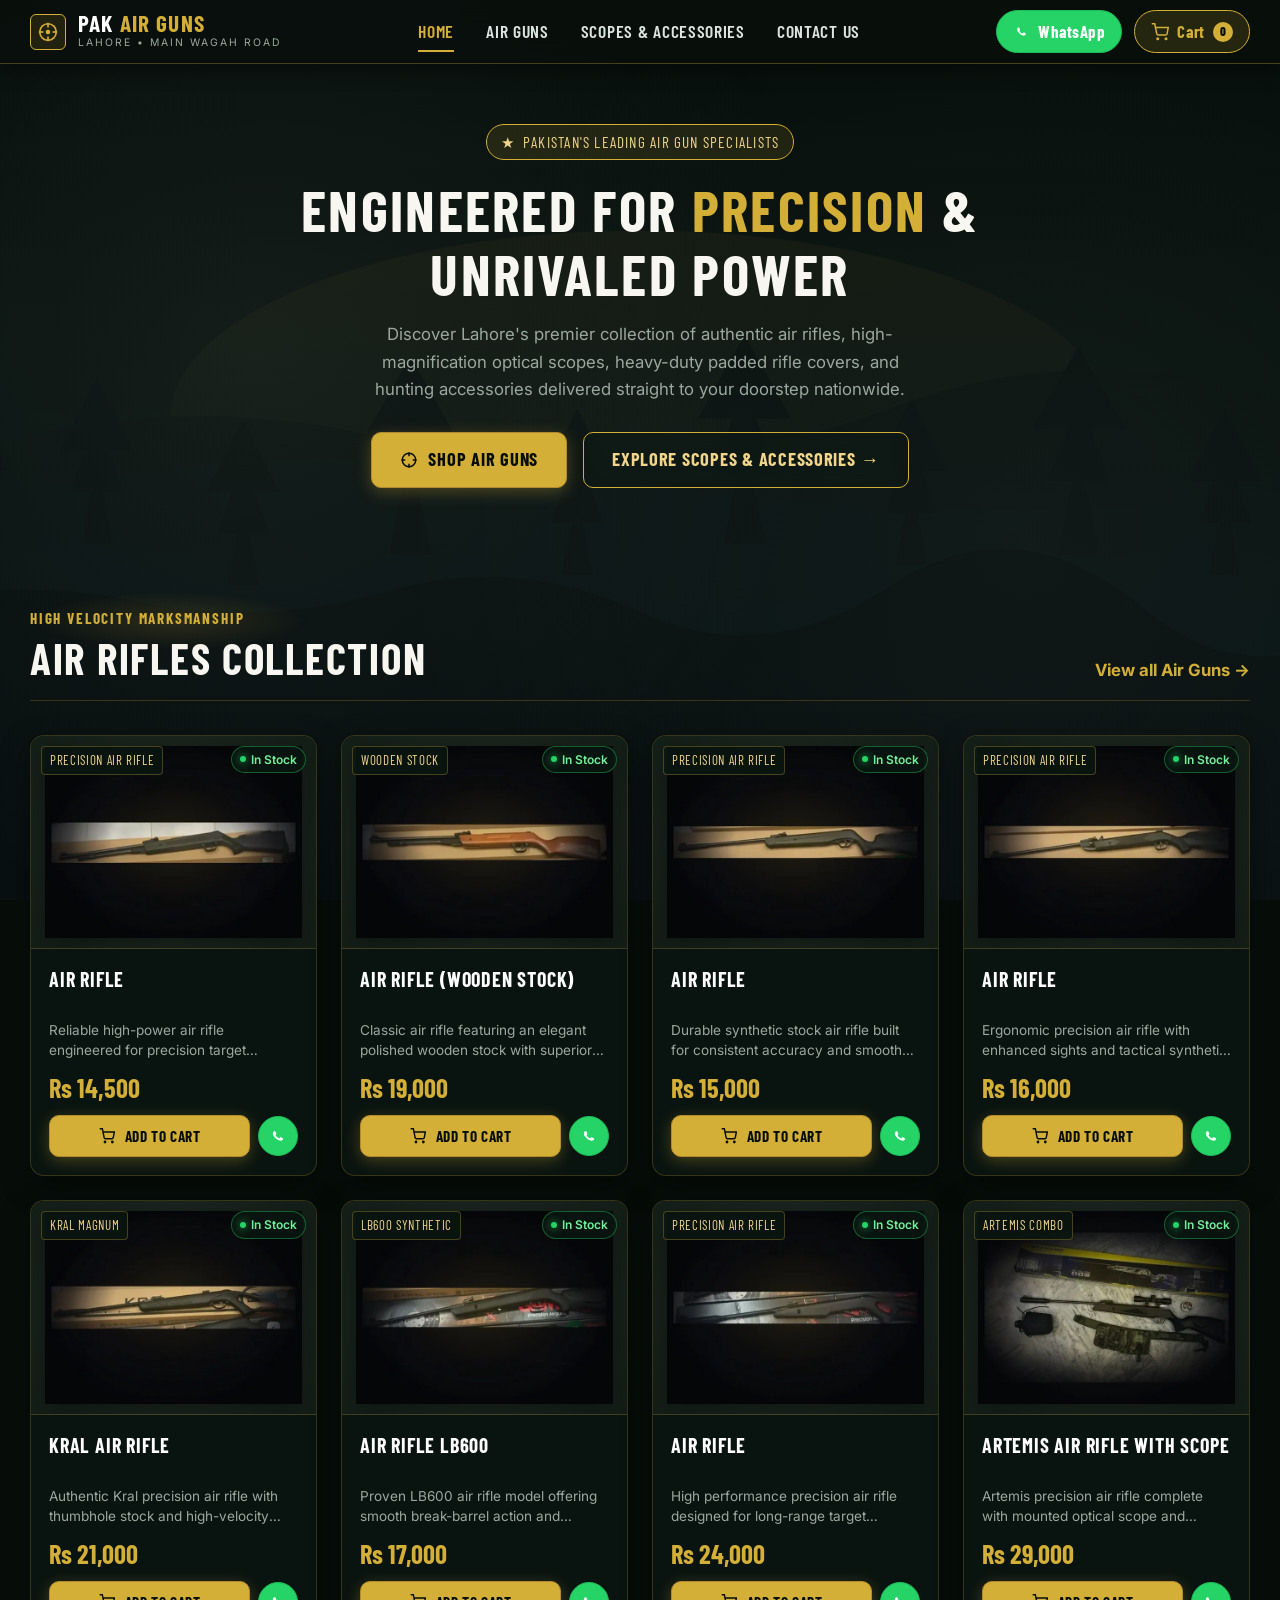
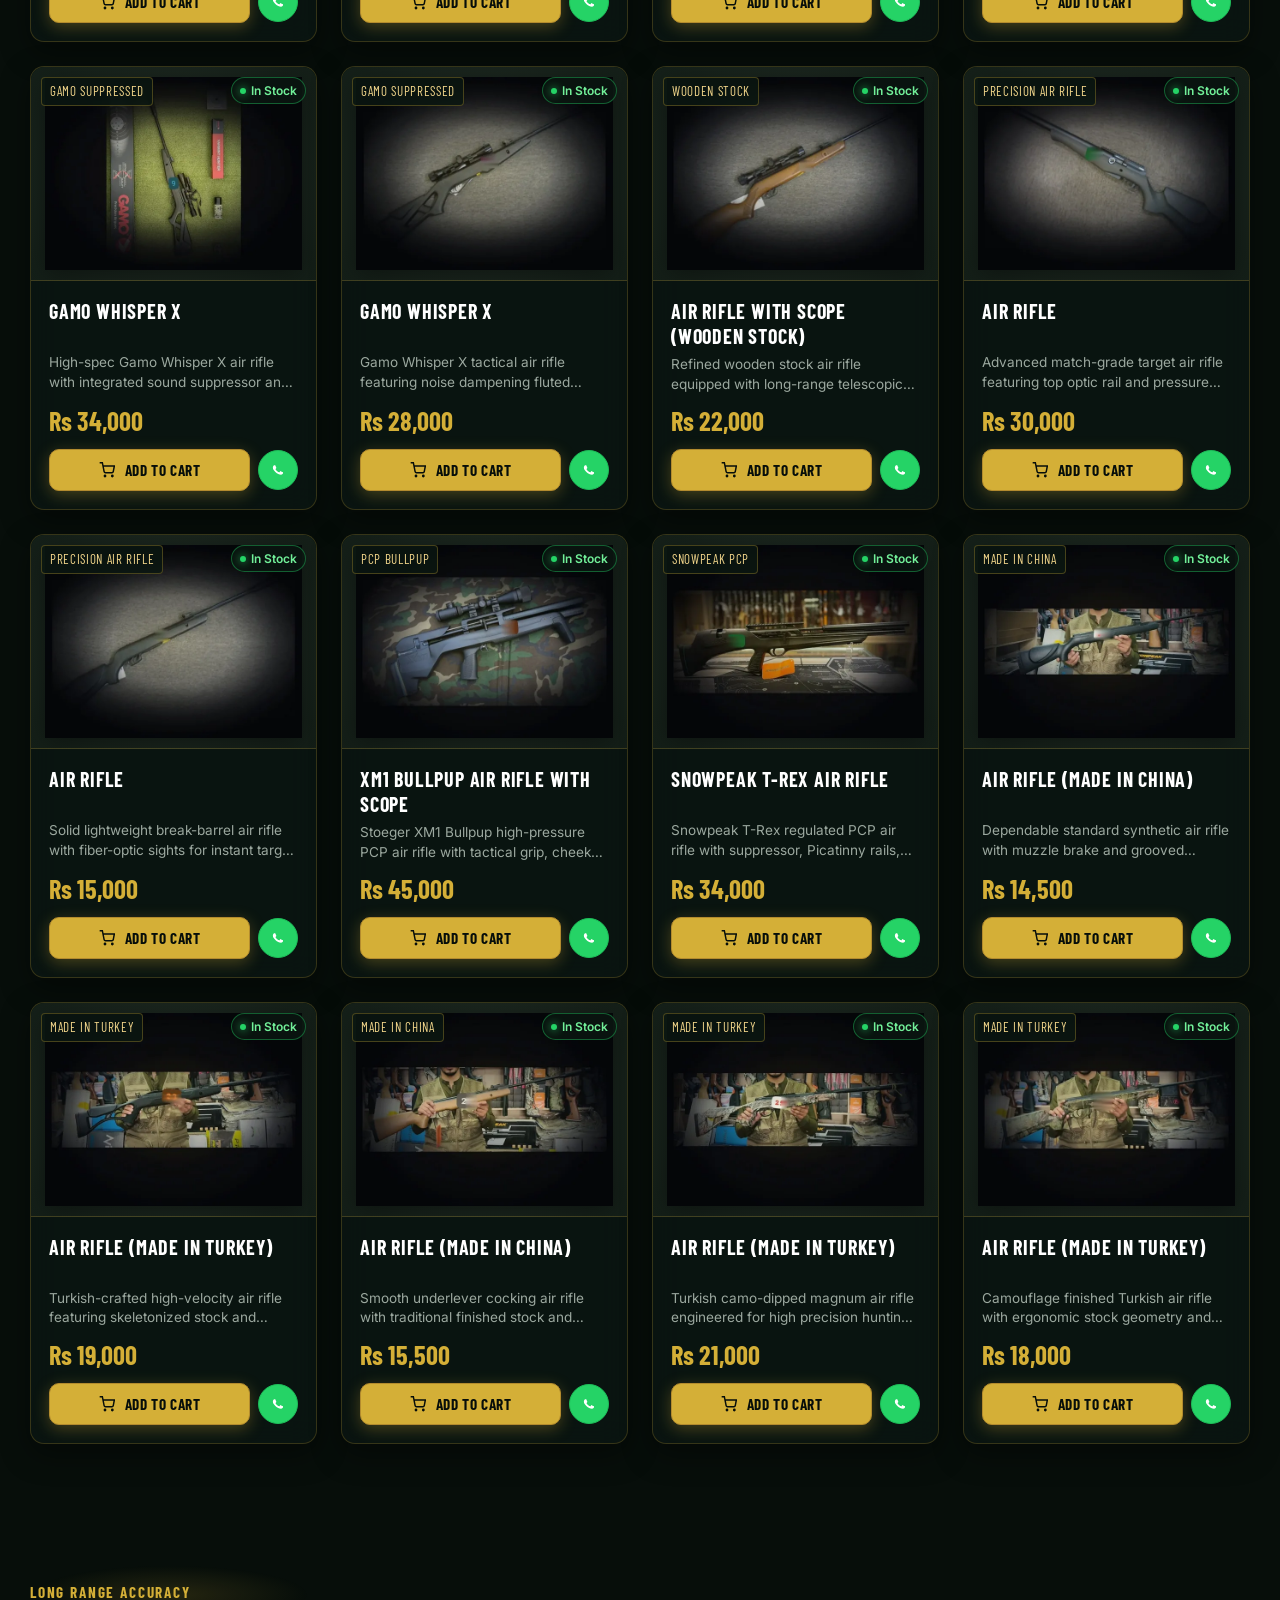
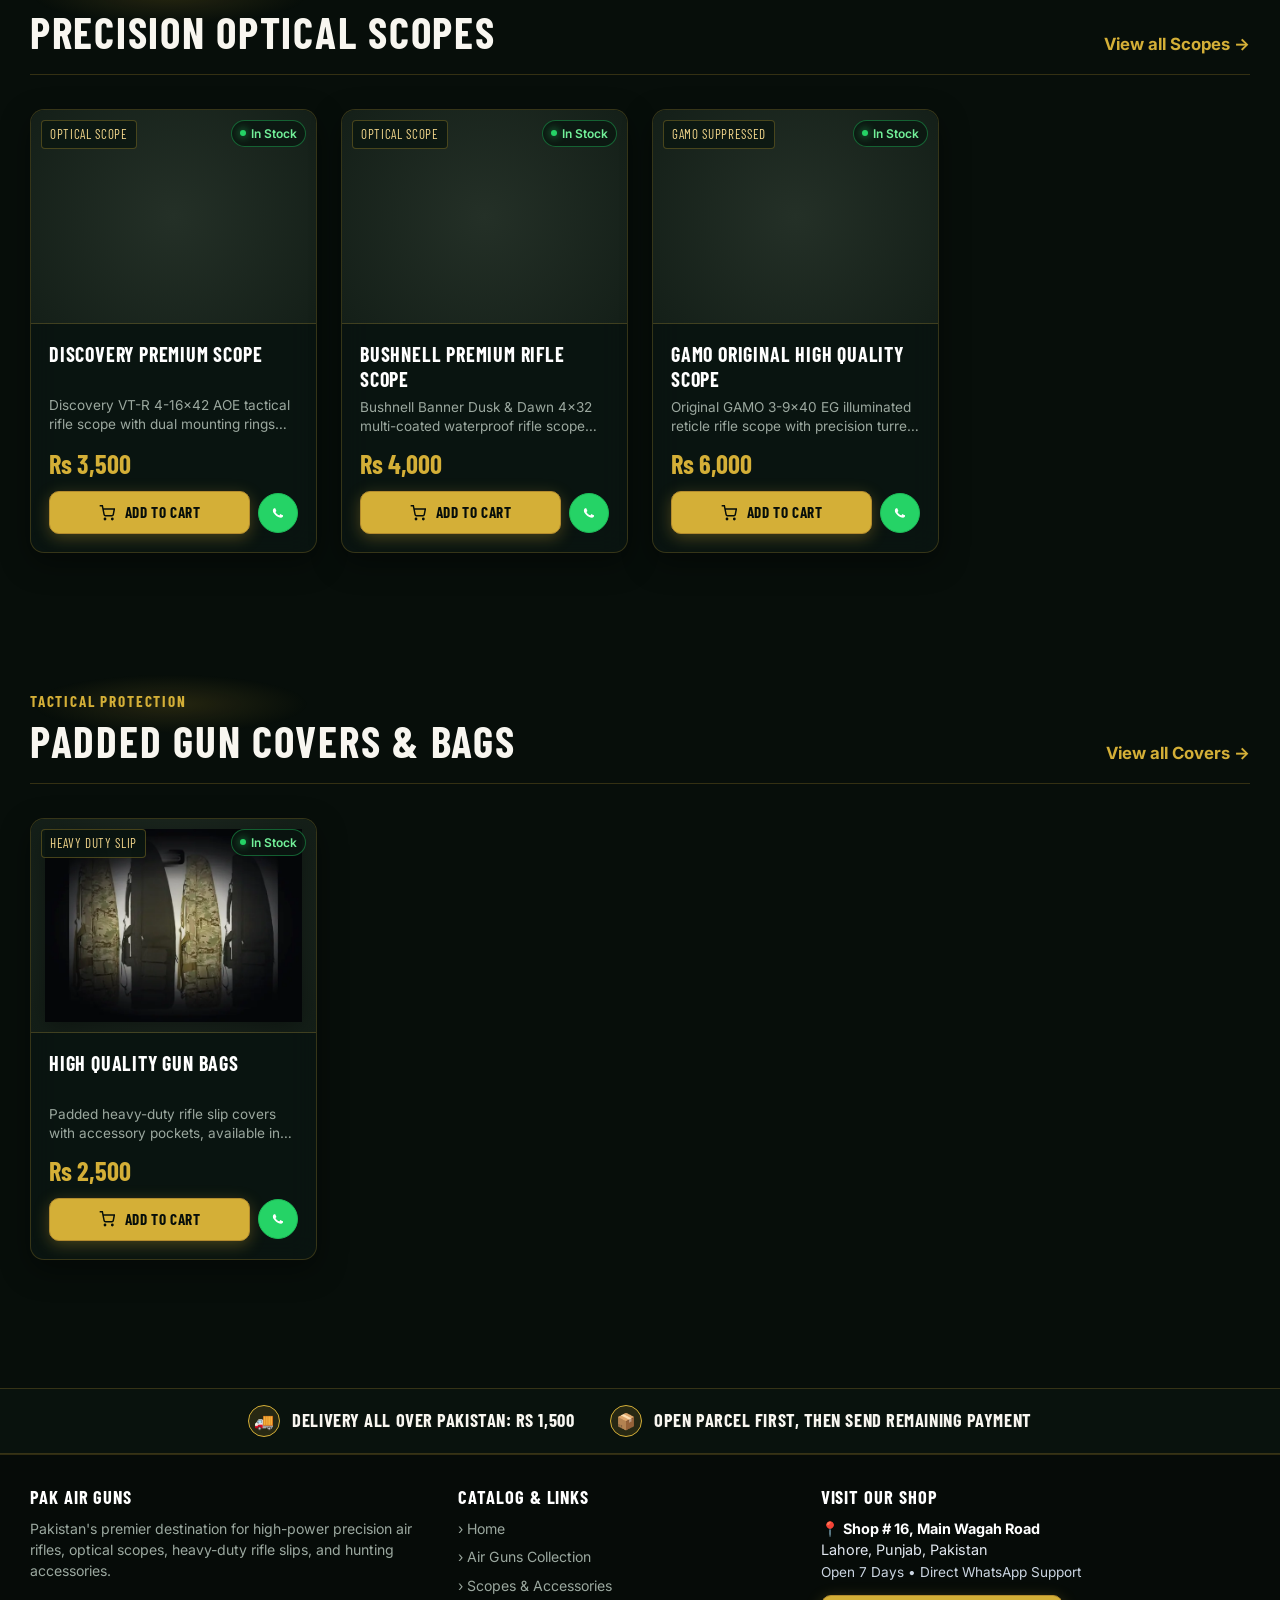
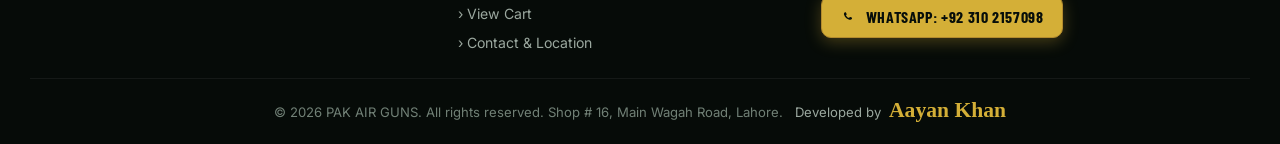
==== commit fc4e505c: "Bring website back online: restore index.html, remove redirects, disable maintenance mode" ====
--- a/index.html
+++ b/index.html
@@ -3,467 +3,1311 @@
 <head>
   <meta charset="UTF-8">
   <meta name="viewport" content="width=device-width, initial-scale=1.0">
-  <meta name="robots" content="noindex, nofollow">
-  <title>Website Under Maintenance | PAK AIR GUNS</title>
+  <title>PAK AIR GUNS | Premier Air Rifles, Scopes &amp; Hunting Gear in Lahore, Pakistan</title>
+  <meta name="description" content="Shop premium air rifles, optical scopes, heavy duty rifle covers, and hunting gear in Pakistan. Open parcel first, then pay. Nationwide delivery Rs 1,500.">
+  <link rel="canonical" href="./index.html">
   <link rel="icon" type="image/svg+xml" href="favicon.svg">
 
-  <!-- Clean Google Fonts (Barlow Condensed for Headings, Inter for Body) -->
+  <meta property="og:type" content="website">
+  <meta property="og:title" content="PAK AIR GUNS | Premier Air Rifles &amp; Scopes in Pakistan">
+  <meta property="og:description" content="Explore high-accuracy air rifles, optical scopes, and tactical hunting accessories. Open parcel first, then pay. Nationwide delivery.">
+  <meta property="og:image" content="images/products/product-01.webp">
+  <meta property="og:url" content="./index.html">
+
+  <!-- Preconnect to Google Font domains -->
   <link rel="preconnect" href="https://fonts.googleapis.com">
   <link rel="preconnect" href="https://fonts.gstatic.com" crossorigin>
-  <link href="https://fonts.googleapis.com/css2?family=Barlow+Condensed:wght@700&family=Inter:wght@400;500;600;700&display=swap" rel="stylesheet">
-
+
+  <!-- Preload Critical LCP Image -->
+  <link rel="preload" as="image" href="images/products/product-01.webp" type="image/webp" fetchpriority="high">
+
+  <!-- Non-blocking optimized Google Fonts (only 2 fonts, needed weights) -->
+  <link rel="preload" as="style" href="https://fonts.googleapis.com/css2?family=Barlow+Condensed:wght@700&family=Inter:wght@400;600&display=swap">
+  <link rel="stylesheet" href="https://fonts.googleapis.com/css2?family=Barlow+Condensed:wght@700&family=Inter:wght@400;600&display=swap" media="print" onload="this.media='all'">
+  <noscript>
+    <link rel="stylesheet" href="https://fonts.googleapis.com/css2?family=Barlow+Condensed:wght@700&family=Inter:wght@400;600&display=swap">
+  </noscript>
+
+  <!-- Inlined Critical Above-the-Fold CSS for Instant FCP & Zero CLS -->
   <style>
-    :root {
-      --bg-dark: #070e0a;
-      --bg-deep: #050907;
-      --panel-bg: rgba(13, 26, 20, 0.85);
-      --gold-primary: #d4af37;
-      --gold-light: #f5e4a8;
-      --gold-border: rgba(212, 175, 55, 0.32);
-      --text-light: #f8f6f0;
-      --text-muted: #9ba89f;
-      --wa-green: #25D366;
-    }
-
-    *, *::before, *::after {
-      box-sizing: border-box;
-      margin: 0;
-      padding: 0;
-    }
-
-    html, body {
-      width: 100%;
-      height: 100%;
-      min-height: 100vh;
-      font-family: 'Inter', -apple-system, BlinkMacSystemFont, 'Segoe UI', Roboto, sans-serif;
-      background-color: var(--bg-dark);
-      color: var(--text-light);
-      line-height: 1.6;
-      -webkit-font-smoothing: antialiased;
-    }
-
-    body {
-      display: flex;
-      align-items: center;
-      justify-content: center;
-      padding: 24px;
-      position: relative;
-      overflow-x: hidden;
-      background:
-        radial-gradient(circle at 50% 20%, rgba(212, 175, 55, 0.12) 0%, transparent 60%),
-        radial-gradient(circle at 80% 80%, rgba(19, 36, 28, 0.7) 0%, transparent 50%),
-        linear-gradient(180deg, var(--bg-dark) 0%, var(--bg-deep) 100%);
-    }
-
-    /* Subtle decorative crosshair/target watermark overlay */
-    .bg-crosshair-watermark {
-      position: absolute;
-      inset: 0;
-      pointer-events: none;
-      background-image: 
-        radial-gradient(circle at center, transparent 0, transparent 180px, rgba(212, 175, 55, 0.03) 181px, transparent 182px),
-        radial-gradient(circle at center, transparent 0, transparent 320px, rgba(212, 175, 55, 0.02) 321px, transparent 322px);
-      background-position: center center;
-      background-repeat: no-repeat;
-    }
-
-    /* Main Centered Card */
-    .maintenance-card {
-      position: relative;
-      z-index: 10;
-      width: 100%;
-      max-width: 580px;
-      background: var(--panel-bg);
-      border: 1px solid var(--gold-border);
-      border-radius: 20px;
-      padding: 48px 40px 36px;
-      text-align: center;
-      box-shadow: 
-        0 25px 60px rgba(0, 0, 0, 0.65), 
-        0 0 40px rgba(212, 175, 55, 0.08);
-      backdrop-filter: blur(16px);
-      -webkit-backdrop-filter: blur(16px);
-      animation: card-appear 0.6s cubic-bezier(0.16, 1, 0.3, 1) forwards;
-    }
-
-    @keyframes card-appear {
-      from {
-        opacity: 0;
-        transform: translateY(20px) scale(0.98);
-      }
-      to {
-        opacity: 1;
-        transform: translateY(0) scale(1);
-      }
-    }
-
-    /* Brand Header Block */
-    .brand-header {
-      display: inline-flex;
-      align-items: center;
-      gap: 12px;
-      margin-bottom: 24px;
-    }
-
-    .brand-crest {
-      width: 40px;
-      height: 40px;
-      border-radius: 8px;
-      background: rgba(212, 175, 55, 0.12);
-      border: 1.5px solid var(--gold-primary);
-      color: var(--gold-primary);
-      display: flex;
-      align-items: center;
-      justify-content: center;
-    }
-
-    .brand-crest svg {
-      width: 24px;
-      height: 24px;
-      fill: none;
-      stroke: currentColor;
-    }
-
-    .brand-title {
-      font-family: 'Barlow Condensed', sans-serif;
-      font-size: 1.6rem;
-      font-weight: 700;
-      letter-spacing: 0.05em;
-      text-transform: uppercase;
-      color: #ffffff;
-      line-height: 1;
-      text-align: left;
-    }
-
-    .brand-title span {
-      color: var(--gold-primary);
-    }
-
-    .brand-subtitle {
-      font-size: 0.7rem;
-      letter-spacing: 2px;
-      text-transform: uppercase;
-      color: var(--text-muted);
-      display: block;
-      margin-top: 3px;
-    }
-
-    /* Animated Gear & Mechanical Tool Visual */
-    .icon-stage {
-      position: relative;
-      width: 140px;
-      height: 140px;
-      margin: 10px auto 26px;
-      display: flex;
-      align-items: center;
-      justify-content: center;
-    }
-
-    .icon-aura {
-      position: absolute;
-      width: 120px;
-      height: 120px;
-      border-radius: 50%;
-      background: radial-gradient(circle, rgba(212, 175, 55, 0.25) 0%, transparent 70%);
-      animation: aura-breathe 4s ease-in-out infinite;
-    }
-
-    @keyframes aura-breathe {
-      0%, 100% { transform: scale(0.9); opacity: 0.5; }
-      50% { transform: scale(1.2); opacity: 0.9; }
-    }
-
-    /* Primary Large Gear - Clockwise */
-    .gear-primary {
-      position: absolute;
-      width: 82px;
-      height: 82px;
-      top: 18px;
-      left: 20px;
-      color: var(--gold-primary);
-      transform-origin: center center;
-      animation: spin-clockwise 16s linear infinite;
-      filter: drop-shadow(0 4px 10px rgba(0, 0, 0, 0.5));
-    }
-
-    /* Secondary Small Gear - Counter Clockwise */
-    .gear-secondary {
-      position: absolute;
-      width: 52px;
-      height: 52px;
-      bottom: 22px;
-      right: 22px;
-      color: var(--gold-light);
-      opacity: 0.85;
-      transform-origin: center center;
-      animation: spin-counter 10s linear infinite;
-      filter: drop-shadow(0 3px 8px rgba(0, 0, 0, 0.5));
-    }
-
-    /* Center Tool/Wrench Accent */
-    .tool-wrench {
-      position: absolute;
-      width: 44px;
-      height: 44px;
-      color: #ffffff;
-      transform-origin: center center;
-      animation: wrench-wiggle 4s ease-in-out infinite;
-      filter: drop-shadow(0 2px 6px rgba(0, 0, 0, 0.7));
-    }
-
-    @keyframes spin-clockwise {
-      from { transform: rotate(0deg); }
-      to { transform: rotate(360deg); }
-    }
-
-    @keyframes spin-counter {
-      from { transform: rotate(0deg); }
-      to { transform: rotate(-360deg); }
-    }
-
-    @keyframes wrench-wiggle {
-      0%, 100% { transform: rotate(-8deg) translateY(0); }
-      50% { transform: rotate(8deg) translateY(-2px); }
-    }
-
-    /* Status Pill */
-    .status-pill {
-      display: inline-flex;
-      align-items: center;
-      gap: 8px;
-      padding: 6px 16px;
-      border-radius: 9999px;
-      background: rgba(212, 175, 55, 0.12);
-      border: 1px solid rgba(212, 175, 55, 0.35);
-      font-size: 0.8rem;
-      font-weight: 700;
-      letter-spacing: 0.08em;
-      text-transform: uppercase;
-      color: var(--gold-light);
-      margin-bottom: 18px;
-    }
-
-    .pulse-dot {
-      width: 8px;
-      height: 8px;
-      border-radius: 50%;
-      background: var(--gold-primary);
-      box-shadow: 0 0 0 rgba(212, 175, 55, 0.7);
-      animation: pulse-ring 2s infinite;
-    }
-
-    @keyframes pulse-ring {
-      0% {
-        transform: scale(0.95);
-        box-shadow: 0 0 0 0 rgba(212, 175, 55, 0.7);
-      }
-      70% {
-        transform: scale(1);
-        box-shadow: 0 0 0 6px rgba(212, 175, 55, 0);
-      }
-      100% {
-        transform: scale(0.95);
-        box-shadow: 0 0 0 0 rgba(212, 175, 55, 0);
-      }
-    }
-
-    /* Headings & Text */
-    h1 {
-      font-family: 'Barlow Condensed', sans-serif;
-      font-size: clamp(2rem, 5vw, 2.6rem);
-      font-weight: 700;
-      text-transform: uppercase;
-      letter-spacing: 0.04em;
-      color: #ffffff;
-      line-height: 1.15;
-      margin-bottom: 14px;
-    }
-
-    .subtext {
-      font-size: 1.05rem;
-      color: var(--text-muted);
-      line-height: 1.65;
-      max-width: 480px;
-      margin: 0 auto 28px;
-    }
-
-    /* Divider */
-    .card-divider {
-      width: 100%;
-      height: 1px;
-      background: linear-gradient(90deg, transparent, rgba(212, 175, 55, 0.35), transparent);
-      margin: 24px 0 20px;
-    }
-
-    /* Direct WhatsApp Contact for Urgencies */
-    .contact-note {
-      font-size: 0.92rem;
-      color: var(--text-muted);
-      margin-bottom: 14px;
-    }
-
-    .btn-wa-direct {
-      display: inline-flex;
-      align-items: center;
-      gap: 10px;
-      padding: 10px 22px;
-      border-radius: 9999px;
-      background: rgba(37, 211, 102, 0.14);
-      border: 1px solid rgba(37, 211, 102, 0.4);
-      color: #ffffff;
-      font-size: 0.92rem;
-      font-weight: 600;
-      text-decoration: none;
-      transition: all 0.25s ease;
-      margin-bottom: 12px;
-    }
-
-    .btn-wa-direct:hover {
-      background: var(--wa-green);
-      color: #ffffff;
-      border-color: var(--wa-green);
-      transform: translateY(-2px);
-      box-shadow: 0 6px 18px rgba(37, 211, 102, 0.3);
-    }
-
-    .btn-wa-direct svg {
-      width: 18px;
-      height: 18px;
-      fill: currentColor;
-    }
-
-    /* Footer Line */
-    .maintenance-footer {
-      font-size: 0.85rem;
-      color: #718076;
-      margin-top: 14px;
-      letter-spacing: 0.02em;
-    }
-
-    /* Responsive adjustments */
-    @media (max-width: 540px) {
-      body {
-        padding: 16px;
-      }
-      .maintenance-card {
-        padding: 36px 20px 28px;
-        border-radius: 16px;
-      }
-      .icon-stage {
-        width: 120px;
-        height: 120px;
-        margin-bottom: 18px;
-      }
-      .gear-primary {
-        width: 70px;
-        height: 70px;
-        top: 15px;
-        left: 15px;
-      }
-      .gear-secondary {
-        width: 44px;
-        height: 44px;
-        bottom: 18px;
-        right: 18px;
-      }
-      .tool-wrench {
-        width: 38px;
-        height: 38px;
-      }
-      .subtext {
-        font-size: 0.95rem;
-      }
-    }
+:root {
+  --forest-dark: #070e0a;
+  --forest-deep: #0b1712;
+  --forest-mid: #13241c;
+  --forest-panel: rgba(11, 23, 18, 0.78);
+  --forest-panel-solid: #0d1a14;
+  --forest-border: rgba(212, 175, 55, 0.22);
+  --gold-primary: #d4af37;
+  --gold-hover: #b38b2e;
+  --gold-light: #f1d58a;
+  --wa-green: #25D366;
+  --text-light: #f8f6f0;
+  --text-muted: #9ba89f;
+  --header-height: 64px;
+  --font-heading: 'Barlow Condensed', sans-serif;
+  --font-body: 'Inter', sans-serif;
+  --font-price: 'Barlow Condensed', sans-serif;
+}
+*, *::before, *::after { box-sizing: border-box; margin: 0; padding: 0; }
+html { font-size: 16px; scroll-behavior: smooth; background: #070e0a; color: #f8f6f0; overflow-x: clip; }
+body { font-family: var(--font-body); background: #070e0a; color: #f8f6f0; line-height: 1.6; min-height: 100vh; display: flex; flex-direction: column; overflow-x: clip; -webkit-font-smoothing: antialiased; }
+a { color: inherit; text-decoration: none; }
+button { cursor: pointer; border: none; background: none; font: inherit; }
+img { display: block; max-width: 100%; height: auto; }
+.container { width: 100%; max-width: 1260px; margin: 0 auto; padding: 0 20px; }
+h1, h2, h3 { font-family: var(--font-heading); text-transform: uppercase; letter-spacing: 0.04em; font-weight: 700; line-height: 1.15; color: #f8f6f0; }
+.gold-text { color: var(--gold-primary); }
+.hunting-bg-layer { position: fixed; inset: 0; z-index: 0; pointer-events: none; overflow: hidden; }
+.hunting-bg-photo { position: absolute; inset: -20px; background-size: cover; background-position: center bottom; background-repeat: no-repeat; will-change: transform; transition: transform 0.1s ease-out; background-image: linear-gradient(180deg, rgba(7, 14, 10, 0.45) 0%, rgba(9, 18, 14, 0.7) 100%), url("data:image/svg+xml,%3Csvg xmlns='http://www.w3.org/2000/svg' viewBox='0 0 1440 900' preserveAspectRatio='xMidYMax slice'%3E%3Cdefs%3E%3ClinearGradient id='sky' x1='0' y1='0' x2='0' y2='1'%3E%3Cstop offset='0%25' stop-color='%23050c08'/%3E%3Cstop offset='50%25' stop-color='%230a1c13'/%3E%3Cstop offset='100%25' stop-color='%23122c1f'/%3E%3C/linearGradient%3E%3C/defs%3E%3Crect width='1440' height='900' fill='url(%23sky)'/%3E%3Cpath d='M0 480 Q 240 380 480 440 T 960 410 T 1440 450 L 1440 900 L 0 900 Z' fill='%2308150f' opacity='0.7'/%3E%3Cpath d='M0 520 Q 360 420 720 480 T 1440 470 L 1440 900 L 0 900 Z' fill='%230a1c14' opacity='0.85'/%3E%3Cg fill='%2306120b'%3E%3Cpolygon points='80,480 65,560 95,560'/%3E%3Cpolygon points='200,460 185,540 215,540'/%3E%3Cpolygon points='500,450 480,550 520,550'/%3E%3Cpolygon points='820,440 800,540 840,540'/%3E%3Cpolygon points='1140,450 1120,550 1160,550'/%3E%3C/g%3E%3Cpath d='M0 600 Q 120 570 240 595 T 480 585 T 720 605 T 960 580 T 1200 600 T 1440 590 L 1440 900 L 0 900 Z' fill='%23040a06'/%3E%3C/svg%3E"); }
+.hunting-bg-overlay { position: absolute; inset: 0; background: linear-gradient(180deg, rgba(7, 14, 10, 0.35) 0%, rgba(9, 17, 28, 0.38) 100%); }
+.hunting-mist-layer { position: absolute; inset: 0; pointer-events: none; }
+#hunting-leaves-canvas { position: absolute; inset: 0; width: 100%; height: 100%; pointer-events: none; }
+main { flex: 1 0 auto; position: relative; z-index: 1; }
+.site-header { position: sticky; top: 0; left: 0; right: 0; z-index: 1000; height: 64px; min-height: 64px; background: rgba(9, 16, 13, 0.95); backdrop-filter: blur(14px); -webkit-backdrop-filter: blur(14px); border-bottom: 1px solid rgba(212, 175, 55, 0.3); }
+.header-container { display: flex; align-items: center; justify-content: space-between; height: 100%; padding: 0 20px; max-width: 1260px; margin: 0 auto; }
+.brand-logo { display: flex; align-items: center; gap: 12px; }
+.brand-crest { width: 36px; height: 36px; display: flex; align-items: center; justify-content: center; border-radius: 6px; background: rgba(212, 175, 55, 0.12); border: 1.5px solid var(--gold-primary); color: var(--gold-primary); }
+.brand-crest svg { width: 22px; height: 22px; fill: currentColor; }
+.brand-name { font-family: var(--font-heading); font-size: 1.45rem; font-weight: 700; color: #fff; line-height: 1; }
+.brand-name span { color: var(--gold-primary); }
+.brand-tag { font-size: 0.65rem; letter-spacing: 2px; text-transform: uppercase; color: var(--text-muted); }
+.main-nav { display: flex; align-items: center; gap: 32px; margin: 0 auto; }
+.nav-link { font-family: var(--font-heading); font-size: 1.1rem; text-transform: uppercase; font-weight: 600; color: #dbe4de; padding: 6px 0; position: relative; }
+.nav-link.active, .nav-link:hover { color: var(--gold-primary); }
+.nav-link::after { content: ''; position: absolute; bottom: 0; left: 0; width: 0%; height: 2px; background: var(--gold-primary); transition: width 0.25s ease; }
+.nav-link.active::after, .nav-link:hover::after { width: 100%; }
+.header-actions { display: flex; align-items: center; gap: 12px; }
+.cart-btn { display: inline-flex; align-items: center; gap: 8px; padding: 7px 16px; border-radius: 9999px; background: rgba(212, 175, 55, 0.14); border: 1px solid var(--gold-primary); color: var(--gold-primary); font-family: var(--font-heading); font-size: 1.05rem; font-weight: 700; }
+.cart-badge { background: var(--gold-primary); color: #070e0a; font-size: 0.8rem; font-weight: 800; min-width: 20px; height: 20px; border-radius: 9999px; display: inline-flex; align-items: center; justify-content: center; padding: 0 4px; }
+.btn-whatsapp-header { display: inline-flex; align-items: center; gap: 8px; padding: 7px 16px; border-radius: 9999px; background: var(--wa-green); color: #fff; font-family: var(--font-heading); font-size: 1.05rem; font-weight: 700; border: 1px solid #1ebc59; }
+.mobile-toggle { display: none; min-width: 44px; min-height: 44px; align-items: center; justify-content: center; color: var(--gold-primary); }
+.mobile-nav-drawer { display: none; position: fixed; top: var(--header-height); left: 0; width: 100%; height: calc(100vh - var(--header-height)); background: rgba(9, 16, 12, 0.98); z-index: 1001; padding: 24px 20px; flex-direction: column; }
+.mobile-nav-drawer.open { display: flex; }
+.mobile-nav-links { display: flex; flex-direction: column; gap: 16px; }
+.hero-section { min-height: 380px; padding: 50px 0 40px; position: relative; }
+.hero-badge { display: inline-flex; align-items: center; gap: 8px; padding: 5px 14px; border-radius: 9999px; background: rgba(212, 175, 55, 0.12); border: 1px solid var(--gold-primary); color: var(--gold-light); font-family: var(--font-heading); font-size: 0.95rem; text-transform: uppercase; margin-bottom: 18px; }
+.hero-title { font-size: clamp(2.2rem, 5vw, 3.6rem); margin-bottom: 16px; line-height: 1.1; }
+.hero-subtext { font-size: 1.05rem; color: var(--text-muted); line-height: 1.6; margin-bottom: 28px; }
+.hero-actions { display: flex; align-items: center; gap: 16px; flex-wrap: wrap; }
+.btn { display: inline-flex; align-items: center; justify-content: center; gap: 10px; min-height: 46px; padding: 12px 28px; border-radius: 10px; font-family: var(--font-heading); font-size: 1.15rem; font-weight: 700; text-transform: uppercase; border: none; cursor: pointer; transition: all 0.2s ease; }
+.btn-gold { background: var(--gold-primary); color: #070e0a; border: 1px solid var(--gold-hover); }
+.btn-outline-gold { background: rgba(14, 25, 20, 0.6); color: var(--gold-light); border: 1.5px solid var(--gold-primary); }
+.btn-sm { min-height: 38px; padding: 8px 18px; font-size: 1rem; }
+.btn-block { width: 100%; }
+.section { position: relative; padding: 60px 0; }
+.section-header { display: flex; align-items: flex-end; justify-content: space-between; margin-bottom: 30px; border-bottom: 1px solid var(--forest-border); padding-bottom: 16px; }
+.section-tag { font-family: var(--font-heading); font-size: 0.95rem; letter-spacing: 0.12em; text-transform: uppercase; color: var(--gold-primary); font-weight: 700; display: block; margin-bottom: 4px; }
+.product-grid { display: grid; grid-template-columns: repeat(4, 1fr); gap: 24px; min-height: 350px; }
+.product-card { background: var(--forest-panel); backdrop-filter: blur(14px); -webkit-backdrop-filter: blur(14px); border: 1px solid var(--forest-border); border-radius: 14px; overflow: hidden; display: flex; flex-direction: column; cursor: pointer; transition: transform 0.25s ease, border-color 0.25s ease; }
+.product-card:hover { transform: translateY(-4px); border-color: var(--gold-primary); }
+.product-img-box { position: relative; width: 100%; aspect-ratio: 4 / 3; background: #141f18; display: flex; align-items: center; justify-content: center; overflow: hidden; padding: 10px; }
+.product-img { width: 100%; height: 100%; object-fit: contain; }
+.stock-tag { position: absolute; top: 10px; left: 10px; background: rgba(11, 23, 17, 0.85); border: 1px solid rgba(212, 175, 55, 0.3); color: var(--gold-light); font-family: var(--font-heading); font-size: 0.82rem; letter-spacing: 0.05em; text-transform: uppercase; padding: 3px 8px; border-radius: 4px; z-index: 2; }
+.stock-indicator { position: absolute; top: 10px; right: 10px; background: rgba(11, 23, 17, 0.85); border: 1px solid rgba(37, 211, 102, 0.4); color: #72f099; font-size: 0.75rem; font-weight: 600; display: inline-flex; align-items: center; gap: 5px; padding: 3px 8px; border-radius: 9999px; z-index: 2; }
+.stock-indicator .dot { width: 6px; height: 6px; border-radius: 50%; background: var(--wa-green); box-shadow: 0 0 8px var(--wa-green); }
+.product-info { padding: 18px; display: flex; flex-direction: column; flex: 1; }
+.product-title { font-family: var(--font-heading); font-size: 1.25rem; font-weight: 700; color: #fff; margin-bottom: 6px; min-height: 48px; }
+.product-desc { font-size: 0.85rem; color: var(--text-muted); line-height: 1.45; margin-bottom: 14px; flex-grow: 1; display: -webkit-box; -webkit-line-clamp: 2; -webkit-box-orient: vertical; overflow: hidden; }
+.product-price { font-family: var(--font-price); font-size: 1.65rem; font-weight: 700; color: var(--gold-primary); line-height: 1; margin-bottom: 14px; }
+.product-actions-bar { display: flex; align-items: center; gap: 8px; }
+.btn-card-add { flex: 1; min-height: 40px; padding: 8px 12px; font-size: 0.95rem; }
+.btn-card-wa { width: 40px; height: 40px; min-width: 40px; border-radius: 50%; background: var(--wa-green); color: #fff; display: flex; align-items: center; justify-content: center; border: 1px solid #1ebc59; }
+.btn-card-wa svg { width: 20px; height: 20px; fill: currentColor; }
+.trust-strip-above-footer { position: relative; z-index: 2; background: rgba(10, 19, 15, 0.92); border-top: 1px solid var(--forest-border); border-bottom: 1px solid var(--forest-border); padding: 16px 0; margin-top: 60px; }
+.trust-badges-row { display: flex; align-items: center; justify-content: center; gap: 36px; flex-wrap: wrap; }
+.trust-badge-pill { display: inline-flex; align-items: center; gap: 12px; font-family: var(--font-heading); font-size: 1.15rem; text-transform: uppercase; color: var(--text-light); font-weight: 700; }
+.trust-badge-icon { width: 32px; height: 32px; border-radius: 50%; background: rgba(212, 175, 55, 0.15); border: 1px solid var(--gold-primary); color: var(--gold-primary); display: flex; align-items: center; justify-content: center; font-size: 16px; }
+.site-footer { position: relative; z-index: 2; background: #060b08; border-top: 1px solid rgba(212, 175, 55, 0.20); padding: 32px 0 16px; color: var(--text-muted); font-size: 14px; }
+.footer-grid-compact { display: grid; grid-template-columns: 1.2fr 1fr 1.3fr; gap: 32px; margin-bottom: 24px; }
+.footer-col h4 { font-family: var(--font-heading); font-size: 1.15rem; text-transform: uppercase; color: #fff; margin-bottom: 10px; }
+.footer-desc { font-size: 0.88rem; color: var(--text-muted); line-height: 1.5; }
+.footer-nav-list { list-style: none; display: flex; flex-direction: column; gap: 6px; }
+.footer-nav-link { font-size: 0.88rem; color: var(--text-muted); }
+.footer-address { font-size: 0.9rem; color: #e2e8f0; line-height: 1.5; margin-bottom: 12px; }
+.footer-bottom-single-line { border-top: 1px solid rgba(255, 255, 255, 0.06); padding-top: 14px; text-align: center; font-size: 0.82rem; color: #718076; }
+.footer-bottom-single-line .dev-credit { color: var(--text-muted); margin-left: 8px; }
+.footer-bottom-single-line .dev-credit span { font-weight: 700; color: var(--gold-primary); }
+@media (max-width: 1100px) { .product-grid { grid-template-columns: repeat(3, 1fr); } }
+@media (max-width: 768px) {
+  :root { --header-height: 58px; }
+  .site-header { height: 58px; min-height: 58px; }
+  .main-nav { display: none; }
+  .mobile-toggle { display: flex; }
+  .btn-whatsapp-header span { display: none; }
+  .btn-whatsapp-header { padding: 7px 10px; }
+  .product-grid { grid-template-columns: repeat(2, 1fr); gap: 16px; }
+  .footer-grid-compact { grid-template-columns: 1fr; gap: 24px; }
+  .trust-badges-row { flex-direction: column; gap: 14px; align-items: flex-start; padding: 0 20px; }
+}
+@media (max-width: 440px) { .product-grid { grid-template-columns: 1fr; } }
   </style>
+
+  <!-- Asynchronously deferred full stylesheet -->
+  <link rel="preload" as="style" href="css/style.css">
+  <link rel="stylesheet" href="css/style.css" media="print" onload="this.media='all'">
+  <noscript><link rel="stylesheet" href="css/style.css"></noscript>
+
+  <script type="application/ld+json">
+  {
+    "@context": "https://schema.org",
+    "@type": "SportingGoodsStore",
+    "name": "PAK AIR GUNS",
+    "image": "images/products/product-01.webp",
+    "telephone": "+923102157098",
+    "address": {
+      "@type": "PostalAddress",
+      "streetAddress": "Shop # 16, Main Wagah Road",
+      "addressLocality": "Lahore",
+      "addressRegion": "Punjab",
+      "addressCountry": "PK"
+    },
+    "priceRange": "PKR",
+    "url": "./index.html"
+  }
+  </script>
 </head>
-<body>
-
-  <!-- Decorative Target Background Motif -->
-  <div class="bg-crosshair-watermark" aria-hidden="true"></div>
-
-  <!-- Centered Glass Card -->
-  <main class="maintenance-card" role="main">
-    
-    <!-- Brand Header -->
-    <div class="brand-header">
-      <div class="brand-crest" aria-hidden="true">
-        <svg viewBox="0 0 24 24">
-          <circle cx="12" cy="12" r="9" stroke="currentColor" stroke-width="1.8"/>
-          <line x1="12" y1="2" x2="12" y2="7" stroke="currentColor" stroke-width="1.8"/>
-          <line x1="12" y1="17" x2="12" y2="22" stroke="currentColor" stroke-width="1.8"/>
-          <line x1="2" y1="12" x2="7" y2="12" stroke="currentColor" stroke-width="1.8"/>
-          <line x1="17" y1="12" x2="22" y2="12" stroke="currentColor" stroke-width="1.8"/>
-          <circle cx="12" cy="12" r="2.5" fill="currentColor"/>
-        </svg>
-      </div>
-      <div>
-        <div class="brand-title">PAK <span>AIR GUNS</span></div>
-        <span class="brand-subtitle">Shop # 16, Main Wagah Road, Lahore</span>
+<body data-page="home">
+
+  
+  <div class="hunting-bg-layer" id="hunting-bg-layer">
+    <div class="hunting-bg-photo" id="hunting-bg-photo"></div>
+    <div class="hunting-bg-overlay"></div>
+    <div class="hunting-mist-layer"></div>
+    <canvas id="hunting-leaves-canvas"></canvas>
+  </div>
+
+  
+  <header id="site-header" class="site-header">
+    <div class="header-container">
+      <a href="index.html" class="brand-logo" aria-label="PAK AIR GUNS Homepage">
+        <div class="brand-crest" aria-hidden="true">
+          <svg viewBox="0 0 24 24">
+            <circle cx="12" cy="12" r="9" stroke="currentColor" stroke-width="1.8" fill="none"/>
+            <line x1="12" y1="2" x2="12" y2="7" stroke="currentColor" stroke-width="1.8"/>
+            <line x1="12" y1="17" x2="12" y2="22" stroke="currentColor" stroke-width="1.8"/>
+            <line x1="2" y1="12" x2="7" y2="12" stroke="currentColor" stroke-width="1.8"/>
+            <line x1="17" y1="12" x2="22" y2="12" stroke="currentColor" stroke-width="1.8"/>
+            <circle cx="12" cy="12" r="2.5" fill="currentColor"/>
+          </svg>
+        </div>
+        <div class="brand-text-block">
+          <span class="brand-name">PAK <span>AIR GUNS</span></span>
+          <span class="brand-tag">Lahore • Main Wagah Road</span>
+        </div>
+      </a>
+
+      <nav class="main-nav" aria-label="Main Navigation">
+        <a href="index.html" class="nav-link active">Home</a>
+        <a href="air-guns.html" class="nav-link ">Air Guns</a>
+        <a href="scopes-accessories.html" class="nav-link ">Scopes &amp; Accessories</a>
+        <a href="contact.html" class="nav-link ">Contact Us</a>
+      </nav>
+
+      <div class="header-actions">
+        <a href="https://wa.me/923102157098" target="_blank" rel="noopener noreferrer" class="btn-whatsapp-header" aria-label="Chat on WhatsApp">
+          <svg viewBox="0 0 24 24" width="16" height="16" fill="currentColor">
+            <path d="M17.472 14.382c-.301-.15-1.78-.878-2.056-.979-.276-.1-.476-.15-.676.15s-.777.98-.953 1.18c-.175.2-.351.226-.652.075s-1.27-.468-2.42-1.493c-.894-.799-1.498-1.787-1.674-2.088-.175-.3-.019-.462.132-.612.136-.135.301-.351.451-.527.151-.175.2-.301.301-.501.1-.2.05-.376-.025-.526-.075-.15-.676-1.63-.927-2.232-.244-.588-.492-.508-.676-.517l-.576-.01c-.2 0-.526.075-.802.376s-1.053 1.028-1.053 2.508 1.078 2.909 1.228 3.11c.151.2 2.122 3.24 5.142 4.544.718.31 1.279.496 1.716.634.721.23 1.378.198 1.897.12.578-.088 1.78-.727 2.03-1.43.25-.702.25-1.304.175-1.43-.075-.125-.276-.2-.576-.35z"/>
+          </svg>
+          <span>WhatsApp</span>
+        </a>
+
+        <a href="cart.html" class="cart-btn" aria-label="View Shopping Cart">
+          <span class="cart-icon-wrap" aria-hidden="true">
+            <svg viewBox="0 0 24 24" width="18" height="18" fill="none" stroke="currentColor" stroke-width="2">
+              <circle cx="9" cy="21" r="1"></circle>
+              <circle cx="20" cy="21" r="1"></circle>
+              <path d="M1 1h4l2.68 13.39a2 2 0 0 0 2 1.61h9.72a2 2 0 0 0 2-1.61L23 6H6"></path>
+            </svg>
+          </span>
+          <span class="cart-label">Cart</span>
+          <span class="cart-badge" id="cart-count">0</span>
+        </a>
+
+        <button class="mobile-toggle" id="mobile-toggle" aria-label="Toggle navigation menu" aria-expanded="false">
+          <svg viewBox="0 0 24 24" width="26" height="26" stroke="currentColor" stroke-width="2" fill="none">
+            <line x1="3" y1="12" x2="21" y2="12"></line>
+            <line x1="3" y1="6" x2="21" y2="6"></line>
+            <line x1="3" y1="18" x2="21" y2="18"></line>
+          </svg>
+        </button>
       </div>
     </div>
 
-    <!-- Animated Mechanical Gears & Tool Icon -->
-    <div class="icon-stage" aria-hidden="true">
-      <div class="icon-aura"></div>
-
-      <!-- Large Primary Gear (Clockwise) -->
-      <svg class="gear-primary" viewBox="0 0 100 100" fill="currentColor">
-        <path d="M50,33 C40.6,33 33,40.6 33,50 C33,59.4 40.6,67 50,67 C59.4,67 67,59.4 67,50 C67,40.6 59.4,33 50,33 Z M50,58 C45.6,58 42,54.4 42,50 C42,45.6 45.6,42 50,42 C54.4,42 58,45.6 58,50 C58,54.4 54.4,58 50,58 Z"/>
-        <path d="M92,44 L83.4,42.5 C82.6,39.5 81.3,36.7 79.7,34.1 L84.8,27.1 C85.8,25.7 85.5,23.8 84.1,22.8 L77.2,15.9 C75.8,14.9 73.9,15.2 72.9,16.6 L65.9,21.7 C63.3,20.1 60.5,18.8 57.5,18 L56,9.4 C55.7,7.7 54.1,6.5 52.4,6.5 L47.6,6.5 C45.9,6.5 44.3,7.7 44,9.4 L42.5,18 C39.5,18.8 36.7,20.1 34.1,21.7 L27.1,16.6 C25.7,15.6 23.8,15.9 22.8,17.3 L15.9,24.2 C14.9,25.6 15.2,27.5 16.6,28.5 L21.7,35.5 C20.1,38.1 18.8,40.9 18,43.9 L9.4,45.4 C7.7,45.7 6.5,47.3 6.5,49 L6.5,53.8 C6.5,55.5 7.7,57.1 9.4,57.4 L18,58.9 C18.8,61.9 20.1,64.7 21.7,67.3 L16.6,74.3 C15.6,75.7 15.9,77.6 17.3,78.6 L24.2,85.5 C25.6,86.5 27.5,86.2 28.5,84.8 L35.5,79.7 C38.1,81.3 40.9,82.6 43.9,83.4 L45.4,92 C45.7,93.7 47.3,94.9 49,94.9 L53.8,94.9 C55.5,94.9 57.1,93.7 57.4,92 L58.9,83.4 C61.9,82.6 64.7,81.3 67.3,79.7 L74.3,84.8 C75.7,85.8 77.6,85.5 78.6,84.1 L85.5,77.2 C86.5,75.8 86.2,73.9 84.8,72.9 L79.7,65.9 C81.3,63.3 82.6,60.5 83.4,57.5 L92,56 C93.7,55.7 94.9,54.1 94.9,52.4 L94.9,47.6 C95,45.9 93.7,44.3 92,44 Z M50,72 C37.9,72 28,62.1 28,50 C28,37.9 37.9,28 50,28 C62.1,28 72,37.9 72,50 C72,62.1 62.1,72 50,72 Z"/>
-      </svg>
-
-      <!-- Small Secondary Gear (Counter-Clockwise) -->
-      <svg class="gear-secondary" viewBox="0 0 100 100" fill="currentColor">
-        <path d="M50,35 C41.7,35 35,41.7 35,50 C35,58.3 41.7,65 50,65 C58.3,65 65,58.3 65,50 C65,41.7 58.3,35 50,35 Z M50,56 C46.7,56 44,53.3 44,50 C44,46.7 46.7,44 50,44 C53.3,44 56,46.7 56,50 C56,53.3 53.3,56 50,56 Z"/>
-        <path d="M90,44 L81.8,42.6 C81,39.8 79.8,37.2 78.2,34.8 L83.1,28.2 C84.1,26.9 83.8,25 82.5,24.1 L75.9,17.5 C74.6,16.5 72.7,16.8 71.8,18.1 L65.2,23 C62.8,21.4 60.2,20.2 57.4,19.4 L56,11.2 C55.7,9.6 54.2,8.5 52.6,8.5 L47.4,8.5 C45.8,8.5 44.3,9.6 44,11.2 L42.6,19.4 C39.8,20.2 37.2,21.4 34.8,23 L28.2,18.1 C26.9,17.1 25,17.4 24.1,18.7 L17.5,25.3 C16.5,26.6 16.8,28.5 18.1,29.4 L23,36 C21.4,38.4 20.2,41 19.4,43.8 L11.2,45.2 C9.6,45.5 8.5,47 8.5,48.6 L8.5,53.8 C8.5,55.4 9.6,56.9 11.2,57.2 L19.4,58.6 C20.2,61.4 21.4,64 23,66.4 L18.1,73 C17.1,74.3 17.4,76.2 18.7,77.1 L25.3,83.7 C26.6,84.7 28.5,84.4 29.4,83.1 L36,78.2 C38.4,79.8 41,81 43.8,81.8 L45.2,90 C45.5,91.6 47,92.7 48.6,92.7 L53.8,92.7 C55.4,92.7 56.9,91.6 57.2,90 L58.6,81.8 C61.4,81 64,79.8 66.4,78.2 L73,83.1 C74.3,84.1 76.2,83.8 77.1,82.5 L83.7,75.9 C84.7,74.6 84.4,72.7 83.1,71.8 L78.2,65.2 C79.8,62.8 81,60.2 81.8,57.4 L90,56 C91.6,55.7 92.7,54.2 92.7,52.6 L92.7,47.4 C92.8,45.8 91.6,44.3 90,44 Z"/>
-      </svg>
-
-      <!-- Center Wrench Accent -->
-      <svg class="tool-wrench" viewBox="0 0 24 24" fill="none" stroke="currentColor" stroke-width="2.2" stroke-linecap="round" stroke-linejoin="round">
-        <path d="M14.7 6.3a1 1 0 0 0 0 1.4l1.6 1.6a1 1 0 0 0 1.4 0l3.77-3.77a6 6 0 0 1-7.94 7.94l-6.91 6.91a2.12 2.12 0 0 1-3-3l6.91-6.91a6 6 0 0 1 7.94-7.94l-3.76 3.76z"/>
-      </svg>
+    <!-- Mobile Navigation Drawer -->
+    <div class="mobile-nav-drawer" id="mobile-drawer" aria-hidden="true">
+      <div class="mobile-nav-links">
+        <a href="index.html" class="nav-link active">Home</a>
+        <a href="air-guns.html" class="nav-link ">Air Guns Collection</a>
+        <a href="scopes-accessories.html" class="nav-link ">Scopes &amp; Accessories</a>
+        <a href="contact.html" class="nav-link ">Contact Us</a>
+        <a href="cart.html" class="nav-link">Shopping Cart (<span class="cart-badge" style="display:inline-flex;">0</span>)</a>
+      </div>
+      <div style="margin-top: auto; padding-top: 20px; border-top: 1px solid var(--forest-border);">
+        <p style="color: var(--text-light); font-weight: 700; margin-bottom: 6px;">Shop # 16, Main Wagah Road, Lahore</p>
+        <p style="color: var(--text-muted); font-size: 0.9rem;">WhatsApp: +92 310 2157098</p>
+      </div>
     </div>
-
-    <!-- Live Status Pill -->
-    <div class="status-pill">
-      <span class="pulse-dot"></span>
-      Scheduled Maintenance
+  </header>
+
+  <main>
+    <!-- Hero Section with Pre-Reserved Dimensions -->
+    <section class="hero-section" aria-label="Welcome Hero">
+      <div class="container">
+        <div class="hero-content" style="max-width: 820px; margin: 0 auto; text-align: center;">
+          <div class="hero-badge">
+            <span>★</span> Pakistan's Leading Air Gun Specialists
+          </div>
+          <h1 class="hero-title">
+            Engineered for <span class="gold-text">Precision</span> &amp; Unrivaled Power
+          </h1>
+          <p class="hero-subtext" style="margin: 0 auto 28px;">
+            Discover Lahore's premier collection of authentic air rifles, high-magnification optical scopes, heavy-duty padded rifle covers, and hunting accessories delivered straight to your doorstep nationwide.
+          </p>
+          <div class="hero-actions" style="justify-content: center;">
+            <a href="air-guns.html" class="btn btn-gold">
+              <svg viewBox="0 0 24 24" width="18" height="18" fill="none" stroke="currentColor" stroke-width="2" aria-hidden="true">
+                <circle cx="12" cy="12" r="9"/>
+                <line x1="12" y1="2" x2="12" y2="7"/>
+                <line x1="12" y1="17" x2="12" y2="22"/>
+                <line x1="2" y1="12" x2="7" y2="12"/>
+                <line x1="17" y1="12" x2="22" y2="12"/>
+              </svg>
+              Shop Air Guns
+            </a>
+            <a href="scopes-accessories.html" class="btn btn-outline-gold">
+              Explore Scopes &amp; Accessories &rarr;
+            </a>
+          </div>
+        </div>
+      </div>
+    </section>
+
+    <!-- (a) Section 1: Air Rifles (Pre-rendered for Zero CLS & Instant LCP) -->
+    <section class="section" id="air-guns-section">
+      <div class="container">
+        <div class="section-header">
+          <div class="section-title-wrap">
+            <span class="section-tag">High Velocity Marksmanship</span>
+            <h2>Air Rifles Collection</h2>
+          </div>
+          <a href="air-guns.html" class="gold-text" style="font-weight: 700; font-size: 1.05rem;">View all Air Guns &rarr;</a>
+        </div>
+        <div class="product-grid" id="home-guns-grid">
+
+        <article class="product-card" data-id="product-01" data-category="gun" onclick="window.showQuickViewModal('product-01')">
+          <div class="product-img-box">
+            <span class="stock-tag">Precision Air Rifle</span>
+            <span class="stock-indicator"><span class="dot"></span>In Stock</span>
+            <img 
+              src="images/products/product-01.webp" 
+              alt="Air Rifle" 
+              width="400" 
+              height="300"
+              loading="eager" 
+              decoding="async" 
+              fetchpriority="high"
+              class="product-img"
+            />
+          </div>
+
+          <div class="product-info">
+            <h3 class="product-title">Air Rifle</h3>
+            <p class="product-desc">Reliable high-power air rifle engineered for precision target shooting and field practice.</p>
+            <div class="product-price">Rs 14,500</div>
+            <div class="product-actions-bar">
+              <button class="btn btn-gold btn-card-add" onclick="event.stopPropagation(); window.addToCart('product-01')" aria-label="Add Air Rifle to cart">
+                <svg viewBox="0 0 24 24" width="16" height="16" fill="none" stroke="currentColor" stroke-width="2.2" aria-hidden="true">
+                  <circle cx="9" cy="21" r="1"></circle>
+                  <circle cx="20" cy="21" r="1"></circle>
+                  <path d="M1 1h4l2.68 13.39a2 2 0 0 0 2 1.61h9.72a2 2 0 0 0 2-1.61L23 6H6"></path>
+                </svg>
+                Add to Cart
+              </button>
+              <a href="https://wa.me/923102157098?text=*DIRECT%20INQUIRY%20%2F%20ORDER%20-%20PAK%20AIR%20GUNS*%0A%E2%80%A2%20Product%3A%20*Air%20Rifle*%0A%E2%80%A2%20Quantity%3A%201%0A%E2%80%A2%20Price%3A%20Rs%2014%2C500%0A%E2%80%A2%20Photo%3A%20https%3A%2F%2F007-khan829.github.io%2Fpak-air-guns%2Fimages%2Fproducts%2Fproduct-01.webp%0A%0ADelivery%20all%20over%20Pakistan%20Rs%201%2C500.%20Open%20parcel%20first%2C%20then%20pay." target="_blank" rel="noopener noreferrer" class="btn-card-wa" onclick="event.stopPropagation();" aria-label="Order Air Rifle directly on WhatsApp">
+                <svg viewBox="0 0 24 24" aria-hidden="true">
+                  <path d="M17.472 14.382c-.301-.15-1.78-.878-2.056-.979-.276-.1-.476-.15-.676.15s-.777.98-.953 1.18c-.175.2-.351.226-.652.075s-1.27-.468-2.42-1.493c-.894-.799-1.498-1.787-1.674-2.088-.175-.3-.019-.462.132-.612.136-.135.301-.351.451-.527.151-.175.2-.301.301-.501.1-.2.05-.376-.025-.526-.075-.15-.676-1.63-.927-2.232-.244-.588-.492-.508-.676-.517l-.576-.01c-.2 0-.526.075-.802.376s-1.053 1.028-1.053 2.508 1.078 2.909 1.228 3.11c.151.2 2.122 3.24 5.142 4.544.718.31 1.279.496 1.716.634.721.23 1.378.198 1.897.12.578-.088 1.78-.727 2.03-1.43.25-.702.25-1.304.175-1.43-.075-.125-.276-.2-.576-.35z"/>
+                </svg>
+              </a>
+            </div>
+          </div>
+        </article>
+
+        <article class="product-card" data-id="product-02" data-category="gun" onclick="window.showQuickViewModal('product-02')">
+          <div class="product-img-box">
+            <span class="stock-tag">Wooden Stock</span>
+            <span class="stock-indicator"><span class="dot"></span>In Stock</span>
+            <img 
+              src="images/products/product-02.webp" 
+              alt="Air Rifle (Wooden Stock)" 
+              width="400" 
+              height="300"
+              loading="lazy" 
+              decoding="async" 
+              
+              class="product-img"
+            />
+          </div>
+
+          <div class="product-info">
+            <h3 class="product-title">Air Rifle (Wooden Stock)</h3>
+            <p class="product-desc">Classic air rifle featuring an elegant polished wooden stock with superior grip and balance.</p>
+            <div class="product-price">Rs 19,000</div>
+            <div class="product-actions-bar">
+              <button class="btn btn-gold btn-card-add" onclick="event.stopPropagation(); window.addToCart('product-02')" aria-label="Add Air Rifle (Wooden Stock) to cart">
+                <svg viewBox="0 0 24 24" width="16" height="16" fill="none" stroke="currentColor" stroke-width="2.2" aria-hidden="true">
+                  <circle cx="9" cy="21" r="1"></circle>
+                  <circle cx="20" cy="21" r="1"></circle>
+                  <path d="M1 1h4l2.68 13.39a2 2 0 0 0 2 1.61h9.72a2 2 0 0 0 2-1.61L23 6H6"></path>
+                </svg>
+                Add to Cart
+              </button>
+              <a href="https://wa.me/923102157098?text=*DIRECT%20INQUIRY%20%2F%20ORDER%20-%20PAK%20AIR%20GUNS*%0A%E2%80%A2%20Product%3A%20*Air%20Rifle%20(Wooden%20Stock)*%0A%E2%80%A2%20Quantity%3A%201%0A%E2%80%A2%20Price%3A%20Rs%2019%2C000%0A%E2%80%A2%20Photo%3A%20https%3A%2F%2F007-khan829.github.io%2Fpak-air-guns%2Fimages%2Fproducts%2Fproduct-02.webp%0A%0ADelivery%20all%20over%20Pakistan%20Rs%201%2C500.%20Open%20parcel%20first%2C%20then%20pay." target="_blank" rel="noopener noreferrer" class="btn-card-wa" onclick="event.stopPropagation();" aria-label="Order Air Rifle (Wooden Stock) directly on WhatsApp">
+                <svg viewBox="0 0 24 24" aria-hidden="true">
+                  <path d="M17.472 14.382c-.301-.15-1.78-.878-2.056-.979-.276-.1-.476-.15-.676.15s-.777.98-.953 1.18c-.175.2-.351.226-.652.075s-1.27-.468-2.42-1.493c-.894-.799-1.498-1.787-1.674-2.088-.175-.3-.019-.462.132-.612.136-.135.301-.351.451-.527.151-.175.2-.301.301-.501.1-.2.05-.376-.025-.526-.075-.15-.676-1.63-.927-2.232-.244-.588-.492-.508-.676-.517l-.576-.01c-.2 0-.526.075-.802.376s-1.053 1.028-1.053 2.508 1.078 2.909 1.228 3.11c.151.2 2.122 3.24 5.142 4.544.718.31 1.279.496 1.716.634.721.23 1.378.198 1.897.12.578-.088 1.78-.727 2.03-1.43.25-.702.25-1.304.175-1.43-.075-.125-.276-.2-.576-.35z"/>
+                </svg>
+              </a>
+            </div>
+          </div>
+        </article>
+
+        <article class="product-card" data-id="product-03" data-category="gun" onclick="window.showQuickViewModal('product-03')">
+          <div class="product-img-box">
+            <span class="stock-tag">Precision Air Rifle</span>
+            <span class="stock-indicator"><span class="dot"></span>In Stock</span>
+            <img 
+              src="images/products/product-03.webp" 
+              alt="Air Rifle" 
+              width="400" 
+              height="300"
+              loading="lazy" 
+              decoding="async" 
+              
+              class="product-img"
+            />
+          </div>
+
+          <div class="product-info">
+            <h3 class="product-title">Air Rifle</h3>
+            <p class="product-desc">Durable synthetic stock air rifle built for consistent accuracy and smooth cocking.</p>
+            <div class="product-price">Rs 15,000</div>
+            <div class="product-actions-bar">
+              <button class="btn btn-gold btn-card-add" onclick="event.stopPropagation(); window.addToCart('product-03')" aria-label="Add Air Rifle to cart">
+                <svg viewBox="0 0 24 24" width="16" height="16" fill="none" stroke="currentColor" stroke-width="2.2" aria-hidden="true">
+                  <circle cx="9" cy="21" r="1"></circle>
+                  <circle cx="20" cy="21" r="1"></circle>
+                  <path d="M1 1h4l2.68 13.39a2 2 0 0 0 2 1.61h9.72a2 2 0 0 0 2-1.61L23 6H6"></path>
+                </svg>
+                Add to Cart
+              </button>
+              <a href="https://wa.me/923102157098?text=*DIRECT%20INQUIRY%20%2F%20ORDER%20-%20PAK%20AIR%20GUNS*%0A%E2%80%A2%20Product%3A%20*Air%20Rifle*%0A%E2%80%A2%20Quantity%3A%201%0A%E2%80%A2%20Price%3A%20Rs%2015%2C000%0A%E2%80%A2%20Photo%3A%20https%3A%2F%2F007-khan829.github.io%2Fpak-air-guns%2Fimages%2Fproducts%2Fproduct-03.webp%0A%0ADelivery%20all%20over%20Pakistan%20Rs%201%2C500.%20Open%20parcel%20first%2C%20then%20pay." target="_blank" rel="noopener noreferrer" class="btn-card-wa" onclick="event.stopPropagation();" aria-label="Order Air Rifle directly on WhatsApp">
+                <svg viewBox="0 0 24 24" aria-hidden="true">
+                  <path d="M17.472 14.382c-.301-.15-1.78-.878-2.056-.979-.276-.1-.476-.15-.676.15s-.777.98-.953 1.18c-.175.2-.351.226-.652.075s-1.27-.468-2.42-1.493c-.894-.799-1.498-1.787-1.674-2.088-.175-.3-.019-.462.132-.612.136-.135.301-.351.451-.527.151-.175.2-.301.301-.501.1-.2.05-.376-.025-.526-.075-.15-.676-1.63-.927-2.232-.244-.588-.492-.508-.676-.517l-.576-.01c-.2 0-.526.075-.802.376s-1.053 1.028-1.053 2.508 1.078 2.909 1.228 3.11c.151.2 2.122 3.24 5.142 4.544.718.31 1.279.496 1.716.634.721.23 1.378.198 1.897.12.578-.088 1.78-.727 2.03-1.43.25-.702.25-1.304.175-1.43-.075-.125-.276-.2-.576-.35z"/>
+                </svg>
+              </a>
+            </div>
+          </div>
+        </article>
+
+        <article class="product-card" data-id="product-04" data-category="gun" onclick="window.showQuickViewModal('product-04')">
+          <div class="product-img-box">
+            <span class="stock-tag">Precision Air Rifle</span>
+            <span class="stock-indicator"><span class="dot"></span>In Stock</span>
+            <img 
+              src="images/products/product-04.webp" 
+              alt="Air Rifle" 
+              width="400" 
+              height="300"
+              loading="lazy" 
+              decoding="async" 
+              
+              class="product-img"
+            />
+          </div>
+
+          <div class="product-info">
+            <h3 class="product-title">Air Rifle</h3>
+            <p class="product-desc">Ergonomic precision air rifle with enhanced sights and tactical synthetic stock.</p>
+            <div class="product-price">Rs 16,000</div>
+            <div class="product-actions-bar">
+              <button class="btn btn-gold btn-card-add" onclick="event.stopPropagation(); window.addToCart('product-04')" aria-label="Add Air Rifle to cart">
+                <svg viewBox="0 0 24 24" width="16" height="16" fill="none" stroke="currentColor" stroke-width="2.2" aria-hidden="true">
+                  <circle cx="9" cy="21" r="1"></circle>
+                  <circle cx="20" cy="21" r="1"></circle>
+                  <path d="M1 1h4l2.68 13.39a2 2 0 0 0 2 1.61h9.72a2 2 0 0 0 2-1.61L23 6H6"></path>
+                </svg>
+                Add to Cart
+              </button>
+              <a href="https://wa.me/923102157098?text=*DIRECT%20INQUIRY%20%2F%20ORDER%20-%20PAK%20AIR%20GUNS*%0A%E2%80%A2%20Product%3A%20*Air%20Rifle*%0A%E2%80%A2%20Quantity%3A%201%0A%E2%80%A2%20Price%3A%20Rs%2016%2C000%0A%E2%80%A2%20Photo%3A%20https%3A%2F%2F007-khan829.github.io%2Fpak-air-guns%2Fimages%2Fproducts%2Fproduct-04.webp%0A%0ADelivery%20all%20over%20Pakistan%20Rs%201%2C500.%20Open%20parcel%20first%2C%20then%20pay." target="_blank" rel="noopener noreferrer" class="btn-card-wa" onclick="event.stopPropagation();" aria-label="Order Air Rifle directly on WhatsApp">
+                <svg viewBox="0 0 24 24" aria-hidden="true">
+                  <path d="M17.472 14.382c-.301-.15-1.78-.878-2.056-.979-.276-.1-.476-.15-.676.15s-.777.98-.953 1.18c-.175.2-.351.226-.652.075s-1.27-.468-2.42-1.493c-.894-.799-1.498-1.787-1.674-2.088-.175-.3-.019-.462.132-.612.136-.135.301-.351.451-.527.151-.175.2-.301.301-.501.1-.2.05-.376-.025-.526-.075-.15-.676-1.63-.927-2.232-.244-.588-.492-.508-.676-.517l-.576-.01c-.2 0-.526.075-.802.376s-1.053 1.028-1.053 2.508 1.078 2.909 1.228 3.11c.151.2 2.122 3.24 5.142 4.544.718.31 1.279.496 1.716.634.721.23 1.378.198 1.897.12.578-.088 1.78-.727 2.03-1.43.25-.702.25-1.304.175-1.43-.075-.125-.276-.2-.576-.35z"/>
+                </svg>
+              </a>
+            </div>
+          </div>
+        </article>
+
+        <article class="product-card" data-id="product-05" data-category="gun" onclick="window.showQuickViewModal('product-05')">
+          <div class="product-img-box">
+            <span class="stock-tag">Kral Magnum</span>
+            <span class="stock-indicator"><span class="dot"></span>In Stock</span>
+            <img 
+              src="images/products/product-05.webp" 
+              alt="Kral Air Rifle" 
+              width="400" 
+              height="300"
+              loading="lazy" 
+              decoding="async" 
+              
+              class="product-img"
+            />
+          </div>
+
+          <div class="product-info">
+            <h3 class="product-title">Kral Air Rifle</h3>
+            <p class="product-desc">Authentic Kral precision air rifle with thumbhole stock and high-velocity performance.</p>
+            <div class="product-price">Rs 21,000</div>
+            <div class="product-actions-bar">
+              <button class="btn btn-gold btn-card-add" onclick="event.stopPropagation(); window.addToCart('product-05')" aria-label="Add Kral Air Rifle to cart">
+                <svg viewBox="0 0 24 24" width="16" height="16" fill="none" stroke="currentColor" stroke-width="2.2" aria-hidden="true">
+                  <circle cx="9" cy="21" r="1"></circle>
+                  <circle cx="20" cy="21" r="1"></circle>
+                  <path d="M1 1h4l2.68 13.39a2 2 0 0 0 2 1.61h9.72a2 2 0 0 0 2-1.61L23 6H6"></path>
+                </svg>
+                Add to Cart
+              </button>
+              <a href="https://wa.me/923102157098?text=*DIRECT%20INQUIRY%20%2F%20ORDER%20-%20PAK%20AIR%20GUNS*%0A%E2%80%A2%20Product%3A%20*Kral%20Air%20Rifle*%0A%E2%80%A2%20Quantity%3A%201%0A%E2%80%A2%20Price%3A%20Rs%2021%2C000%0A%E2%80%A2%20Photo%3A%20https%3A%2F%2F007-khan829.github.io%2Fpak-air-guns%2Fimages%2Fproducts%2Fproduct-05.webp%0A%0ADelivery%20all%20over%20Pakistan%20Rs%201%2C500.%20Open%20parcel%20first%2C%20then%20pay." target="_blank" rel="noopener noreferrer" class="btn-card-wa" onclick="event.stopPropagation();" aria-label="Order Kral Air Rifle directly on WhatsApp">
+                <svg viewBox="0 0 24 24" aria-hidden="true">
+                  <path d="M17.472 14.382c-.301-.15-1.78-.878-2.056-.979-.276-.1-.476-.15-.676.15s-.777.98-.953 1.18c-.175.2-.351.226-.652.075s-1.27-.468-2.42-1.493c-.894-.799-1.498-1.787-1.674-2.088-.175-.3-.019-.462.132-.612.136-.135.301-.351.451-.527.151-.175.2-.301.301-.501.1-.2.05-.376-.025-.526-.075-.15-.676-1.63-.927-2.232-.244-.588-.492-.508-.676-.517l-.576-.01c-.2 0-.526.075-.802.376s-1.053 1.028-1.053 2.508 1.078 2.909 1.228 3.11c.151.2 2.122 3.24 5.142 4.544.718.31 1.279.496 1.716.634.721.23 1.378.198 1.897.12.578-.088 1.78-.727 2.03-1.43.25-.702.25-1.304.175-1.43-.075-.125-.276-.2-.576-.35z"/>
+                </svg>
+              </a>
+            </div>
+          </div>
+        </article>
+
+        <article class="product-card" data-id="product-06" data-category="gun" onclick="window.showQuickViewModal('product-06')">
+          <div class="product-img-box">
+            <span class="stock-tag">LB600 Synthetic</span>
+            <span class="stock-indicator"><span class="dot"></span>In Stock</span>
+            <img 
+              src="images/products/product-06.webp" 
+              alt="Air Rifle LB600" 
+              width="400" 
+              height="300"
+              loading="lazy" 
+              decoding="async" 
+              
+              class="product-img"
+            />
+          </div>
+
+          <div class="product-info">
+            <h3 class="product-title">Air Rifle LB600</h3>
+            <p class="product-desc">Proven LB600 air rifle model offering smooth break-barrel action and dependable power.</p>
+            <div class="product-price">Rs 17,000</div>
+            <div class="product-actions-bar">
+              <button class="btn btn-gold btn-card-add" onclick="event.stopPropagation(); window.addToCart('product-06')" aria-label="Add Air Rifle LB600 to cart">
+                <svg viewBox="0 0 24 24" width="16" height="16" fill="none" stroke="currentColor" stroke-width="2.2" aria-hidden="true">
+                  <circle cx="9" cy="21" r="1"></circle>
+                  <circle cx="20" cy="21" r="1"></circle>
+                  <path d="M1 1h4l2.68 13.39a2 2 0 0 0 2 1.61h9.72a2 2 0 0 0 2-1.61L23 6H6"></path>
+                </svg>
+                Add to Cart
+              </button>
+              <a href="https://wa.me/923102157098?text=*DIRECT%20INQUIRY%20%2F%20ORDER%20-%20PAK%20AIR%20GUNS*%0A%E2%80%A2%20Product%3A%20*Air%20Rifle%20LB600*%0A%E2%80%A2%20Quantity%3A%201%0A%E2%80%A2%20Price%3A%20Rs%2017%2C000%0A%E2%80%A2%20Photo%3A%20https%3A%2F%2F007-khan829.github.io%2Fpak-air-guns%2Fimages%2Fproducts%2Fproduct-06.webp%0A%0ADelivery%20all%20over%20Pakistan%20Rs%201%2C500.%20Open%20parcel%20first%2C%20then%20pay." target="_blank" rel="noopener noreferrer" class="btn-card-wa" onclick="event.stopPropagation();" aria-label="Order Air Rifle LB600 directly on WhatsApp">
+                <svg viewBox="0 0 24 24" aria-hidden="true">
+                  <path d="M17.472 14.382c-.301-.15-1.78-.878-2.056-.979-.276-.1-.476-.15-.676.15s-.777.98-.953 1.18c-.175.2-.351.226-.652.075s-1.27-.468-2.42-1.493c-.894-.799-1.498-1.787-1.674-2.088-.175-.3-.019-.462.132-.612.136-.135.301-.351.451-.527.151-.175.2-.301.301-.501.1-.2.05-.376-.025-.526-.075-.15-.676-1.63-.927-2.232-.244-.588-.492-.508-.676-.517l-.576-.01c-.2 0-.526.075-.802.376s-1.053 1.028-1.053 2.508 1.078 2.909 1.228 3.11c.151.2 2.122 3.24 5.142 4.544.718.31 1.279.496 1.716.634.721.23 1.378.198 1.897.12.578-.088 1.78-.727 2.03-1.43.25-.702.25-1.304.175-1.43-.075-.125-.276-.2-.576-.35z"/>
+                </svg>
+              </a>
+            </div>
+          </div>
+        </article>
+
+        <article class="product-card" data-id="product-07" data-category="gun" onclick="window.showQuickViewModal('product-07')">
+          <div class="product-img-box">
+            <span class="stock-tag">Precision Air Rifle</span>
+            <span class="stock-indicator"><span class="dot"></span>In Stock</span>
+            <img 
+              src="images/products/product-07.webp" 
+              alt="Air Rifle" 
+              width="400" 
+              height="300"
+              loading="lazy" 
+              decoding="async" 
+              
+              class="product-img"
+            />
+          </div>
+
+          <div class="product-info">
+            <h3 class="product-title">Air Rifle</h3>
+            <p class="product-desc">High performance precision air rifle designed for long-range target stability.</p>
+            <div class="product-price">Rs 24,000</div>
+            <div class="product-actions-bar">
+              <button class="btn btn-gold btn-card-add" onclick="event.stopPropagation(); window.addToCart('product-07')" aria-label="Add Air Rifle to cart">
+                <svg viewBox="0 0 24 24" width="16" height="16" fill="none" stroke="currentColor" stroke-width="2.2" aria-hidden="true">
+                  <circle cx="9" cy="21" r="1"></circle>
+                  <circle cx="20" cy="21" r="1"></circle>
+                  <path d="M1 1h4l2.68 13.39a2 2 0 0 0 2 1.61h9.72a2 2 0 0 0 2-1.61L23 6H6"></path>
+                </svg>
+                Add to Cart
+              </button>
+              <a href="https://wa.me/923102157098?text=*DIRECT%20INQUIRY%20%2F%20ORDER%20-%20PAK%20AIR%20GUNS*%0A%E2%80%A2%20Product%3A%20*Air%20Rifle*%0A%E2%80%A2%20Quantity%3A%201%0A%E2%80%A2%20Price%3A%20Rs%2024%2C000%0A%E2%80%A2%20Photo%3A%20https%3A%2F%2F007-khan829.github.io%2Fpak-air-guns%2Fimages%2Fproducts%2Fproduct-07.webp%0A%0ADelivery%20all%20over%20Pakistan%20Rs%201%2C500.%20Open%20parcel%20first%2C%20then%20pay." target="_blank" rel="noopener noreferrer" class="btn-card-wa" onclick="event.stopPropagation();" aria-label="Order Air Rifle directly on WhatsApp">
+                <svg viewBox="0 0 24 24" aria-hidden="true">
+                  <path d="M17.472 14.382c-.301-.15-1.78-.878-2.056-.979-.276-.1-.476-.15-.676.15s-.777.98-.953 1.18c-.175.2-.351.226-.652.075s-1.27-.468-2.42-1.493c-.894-.799-1.498-1.787-1.674-2.088-.175-.3-.019-.462.132-.612.136-.135.301-.351.451-.527.151-.175.2-.301.301-.501.1-.2.05-.376-.025-.526-.075-.15-.676-1.63-.927-2.232-.244-.588-.492-.508-.676-.517l-.576-.01c-.2 0-.526.075-.802.376s-1.053 1.028-1.053 2.508 1.078 2.909 1.228 3.11c.151.2 2.122 3.24 5.142 4.544.718.31 1.279.496 1.716.634.721.23 1.378.198 1.897.12.578-.088 1.78-.727 2.03-1.43.25-.702.25-1.304.175-1.43-.075-.125-.276-.2-.576-.35z"/>
+                </svg>
+              </a>
+            </div>
+          </div>
+        </article>
+
+        <article class="product-card" data-id="product-08" data-category="gun" onclick="window.showQuickViewModal('product-08')">
+          <div class="product-img-box">
+            <span class="stock-tag">Artemis Combo</span>
+            <span class="stock-indicator"><span class="dot"></span>In Stock</span>
+            <img 
+              src="images/products/product-08.webp" 
+              alt="Artemis Air Rifle with Scope" 
+              width="400" 
+              height="300"
+              loading="lazy" 
+              decoding="async" 
+              
+              class="product-img"
+            />
+          </div>
+
+          <div class="product-info">
+            <h3 class="product-title">Artemis Air Rifle with Scope</h3>
+            <p class="product-desc">Artemis precision air rifle complete with mounted optical scope and tactical camouflage kit.</p>
+            <div class="product-price">Rs 29,000</div>
+            <div class="product-actions-bar">
+              <button class="btn btn-gold btn-card-add" onclick="event.stopPropagation(); window.addToCart('product-08')" aria-label="Add Artemis Air Rifle with Scope to cart">
+                <svg viewBox="0 0 24 24" width="16" height="16" fill="none" stroke="currentColor" stroke-width="2.2" aria-hidden="true">
+                  <circle cx="9" cy="21" r="1"></circle>
+                  <circle cx="20" cy="21" r="1"></circle>
+                  <path d="M1 1h4l2.68 13.39a2 2 0 0 0 2 1.61h9.72a2 2 0 0 0 2-1.61L23 6H6"></path>
+                </svg>
+                Add to Cart
+              </button>
+              <a href="https://wa.me/923102157098?text=*DIRECT%20INQUIRY%20%2F%20ORDER%20-%20PAK%20AIR%20GUNS*%0A%E2%80%A2%20Product%3A%20*Artemis%20Air%20Rifle%20with%20Scope*%0A%E2%80%A2%20Quantity%3A%201%0A%E2%80%A2%20Price%3A%20Rs%2029%2C000%0A%E2%80%A2%20Photo%3A%20https%3A%2F%2F007-khan829.github.io%2Fpak-air-guns%2Fimages%2Fproducts%2Fproduct-08.webp%0A%0ADelivery%20all%20over%20Pakistan%20Rs%201%2C500.%20Open%20parcel%20first%2C%20then%20pay." target="_blank" rel="noopener noreferrer" class="btn-card-wa" onclick="event.stopPropagation();" aria-label="Order Artemis Air Rifle with Scope directly on WhatsApp">
+                <svg viewBox="0 0 24 24" aria-hidden="true">
+                  <path d="M17.472 14.382c-.301-.15-1.78-.878-2.056-.979-.276-.1-.476-.15-.676.15s-.777.98-.953 1.18c-.175.2-.351.226-.652.075s-1.27-.468-2.42-1.493c-.894-.799-1.498-1.787-1.674-2.088-.175-.3-.019-.462.132-.612.136-.135.301-.351.451-.527.151-.175.2-.301.301-.501.1-.2.05-.376-.025-.526-.075-.15-.676-1.63-.927-2.232-.244-.588-.492-.508-.676-.517l-.576-.01c-.2 0-.526.075-.802.376s-1.053 1.028-1.053 2.508 1.078 2.909 1.228 3.11c.151.2 2.122 3.24 5.142 4.544.718.31 1.279.496 1.716.634.721.23 1.378.198 1.897.12.578-.088 1.78-.727 2.03-1.43.25-.702.25-1.304.175-1.43-.075-.125-.276-.2-.576-.35z"/>
+                </svg>
+              </a>
+            </div>
+          </div>
+        </article>
+
+        <article class="product-card" data-id="product-09" data-category="gun" onclick="window.showQuickViewModal('product-09')">
+          <div class="product-img-box">
+            <span class="stock-tag">Gamo Suppressed</span>
+            <span class="stock-indicator"><span class="dot"></span>In Stock</span>
+            <img 
+              src="images/products/product-09.webp" 
+              alt="Gamo Whisper X" 
+              width="400" 
+              height="300"
+              loading="lazy" 
+              decoding="async" 
+              
+              class="product-img"
+            />
+          </div>
+
+          <div class="product-info">
+            <h3 class="product-title">Gamo Whisper X</h3>
+            <p class="product-desc">High-spec Gamo Whisper X air rifle with integrated sound suppressor and precision scope system.</p>
+            <div class="product-price">Rs 34,000</div>
+            <div class="product-actions-bar">
+              <button class="btn btn-gold btn-card-add" onclick="event.stopPropagation(); window.addToCart('product-09')" aria-label="Add Gamo Whisper X to cart">
+                <svg viewBox="0 0 24 24" width="16" height="16" fill="none" stroke="currentColor" stroke-width="2.2" aria-hidden="true">
+                  <circle cx="9" cy="21" r="1"></circle>
+                  <circle cx="20" cy="21" r="1"></circle>
+                  <path d="M1 1h4l2.68 13.39a2 2 0 0 0 2 1.61h9.72a2 2 0 0 0 2-1.61L23 6H6"></path>
+                </svg>
+                Add to Cart
+              </button>
+              <a href="https://wa.me/923102157098?text=*DIRECT%20INQUIRY%20%2F%20ORDER%20-%20PAK%20AIR%20GUNS*%0A%E2%80%A2%20Product%3A%20*Gamo%20Whisper%20X*%0A%E2%80%A2%20Quantity%3A%201%0A%E2%80%A2%20Price%3A%20Rs%2034%2C000%0A%E2%80%A2%20Photo%3A%20https%3A%2F%2F007-khan829.github.io%2Fpak-air-guns%2Fimages%2Fproducts%2Fproduct-09.webp%0A%0ADelivery%20all%20over%20Pakistan%20Rs%201%2C500.%20Open%20parcel%20first%2C%20then%20pay." target="_blank" rel="noopener noreferrer" class="btn-card-wa" onclick="event.stopPropagation();" aria-label="Order Gamo Whisper X directly on WhatsApp">
+                <svg viewBox="0 0 24 24" aria-hidden="true">
+                  <path d="M17.472 14.382c-.301-.15-1.78-.878-2.056-.979-.276-.1-.476-.15-.676.15s-.777.98-.953 1.18c-.175.2-.351.226-.652.075s-1.27-.468-2.42-1.493c-.894-.799-1.498-1.787-1.674-2.088-.175-.3-.019-.462.132-.612.136-.135.301-.351.451-.527.151-.175.2-.301.301-.501.1-.2.05-.376-.025-.526-.075-.15-.676-1.63-.927-2.232-.244-.588-.492-.508-.676-.517l-.576-.01c-.2 0-.526.075-.802.376s-1.053 1.028-1.053 2.508 1.078 2.909 1.228 3.11c.151.2 2.122 3.24 5.142 4.544.718.31 1.279.496 1.716.634.721.23 1.378.198 1.897.12.578-.088 1.78-.727 2.03-1.43.25-.702.25-1.304.175-1.43-.075-.125-.276-.2-.576-.35z"/>
+                </svg>
+              </a>
+            </div>
+          </div>
+        </article>
+
+        <article class="product-card" data-id="product-10" data-category="gun" onclick="window.showQuickViewModal('product-10')">
+          <div class="product-img-box">
+            <span class="stock-tag">Gamo Suppressed</span>
+            <span class="stock-indicator"><span class="dot"></span>In Stock</span>
+            <img 
+              src="images/products/product-10.webp" 
+              alt="Gamo Whisper X" 
+              width="400" 
+              height="300"
+              loading="lazy" 
+              decoding="async" 
+              
+              class="product-img"
+            />
+          </div>
+
+          <div class="product-info">
+            <h3 class="product-title">Gamo Whisper X</h3>
+            <p class="product-desc">Gamo Whisper X tactical air rifle featuring noise dampening fluted barrel and scope.</p>
+            <div class="product-price">Rs 28,000</div>
+            <div class="product-actions-bar">
+              <button class="btn btn-gold btn-card-add" onclick="event.stopPropagation(); window.addToCart('product-10')" aria-label="Add Gamo Whisper X to cart">
+                <svg viewBox="0 0 24 24" width="16" height="16" fill="none" stroke="currentColor" stroke-width="2.2" aria-hidden="true">
+                  <circle cx="9" cy="21" r="1"></circle>
+                  <circle cx="20" cy="21" r="1"></circle>
+                  <path d="M1 1h4l2.68 13.39a2 2 0 0 0 2 1.61h9.72a2 2 0 0 0 2-1.61L23 6H6"></path>
+                </svg>
+                Add to Cart
+              </button>
+              <a href="https://wa.me/923102157098?text=*DIRECT%20INQUIRY%20%2F%20ORDER%20-%20PAK%20AIR%20GUNS*%0A%E2%80%A2%20Product%3A%20*Gamo%20Whisper%20X*%0A%E2%80%A2%20Quantity%3A%201%0A%E2%80%A2%20Price%3A%20Rs%2028%2C000%0A%E2%80%A2%20Photo%3A%20https%3A%2F%2F007-khan829.github.io%2Fpak-air-guns%2Fimages%2Fproducts%2Fproduct-10.webp%0A%0ADelivery%20all%20over%20Pakistan%20Rs%201%2C500.%20Open%20parcel%20first%2C%20then%20pay." target="_blank" rel="noopener noreferrer" class="btn-card-wa" onclick="event.stopPropagation();" aria-label="Order Gamo Whisper X directly on WhatsApp">
+                <svg viewBox="0 0 24 24" aria-hidden="true">
+                  <path d="M17.472 14.382c-.301-.15-1.78-.878-2.056-.979-.276-.1-.476-.15-.676.15s-.777.98-.953 1.18c-.175.2-.351.226-.652.075s-1.27-.468-2.42-1.493c-.894-.799-1.498-1.787-1.674-2.088-.175-.3-.019-.462.132-.612.136-.135.301-.351.451-.527.151-.175.2-.301.301-.501.1-.2.05-.376-.025-.526-.075-.15-.676-1.63-.927-2.232-.244-.588-.492-.508-.676-.517l-.576-.01c-.2 0-.526.075-.802.376s-1.053 1.028-1.053 2.508 1.078 2.909 1.228 3.11c.151.2 2.122 3.24 5.142 4.544.718.31 1.279.496 1.716.634.721.23 1.378.198 1.897.12.578-.088 1.78-.727 2.03-1.43.25-.702.25-1.304.175-1.43-.075-.125-.276-.2-.576-.35z"/>
+                </svg>
+              </a>
+            </div>
+          </div>
+        </article>
+
+        <article class="product-card" data-id="product-11" data-category="gun" onclick="window.showQuickViewModal('product-11')">
+          <div class="product-img-box">
+            <span class="stock-tag">Wooden Stock</span>
+            <span class="stock-indicator"><span class="dot"></span>In Stock</span>
+            <img 
+              src="images/products/product-11.webp" 
+              alt="Air Rifle with Scope (Wooden Stock)" 
+              width="400" 
+              height="300"
+              loading="lazy" 
+              decoding="async" 
+              
+              class="product-img"
+            />
+          </div>
+
+          <div class="product-info">
+            <h3 class="product-title">Air Rifle with Scope (Wooden Stock)</h3>
+            <p class="product-desc">Refined wooden stock air rifle equipped with long-range telescopic sight.</p>
+            <div class="product-price">Rs 22,000</div>
+            <div class="product-actions-bar">
+              <button class="btn btn-gold btn-card-add" onclick="event.stopPropagation(); window.addToCart('product-11')" aria-label="Add Air Rifle with Scope (Wooden Stock) to cart">
+                <svg viewBox="0 0 24 24" width="16" height="16" fill="none" stroke="currentColor" stroke-width="2.2" aria-hidden="true">
+                  <circle cx="9" cy="21" r="1"></circle>
+                  <circle cx="20" cy="21" r="1"></circle>
+                  <path d="M1 1h4l2.68 13.39a2 2 0 0 0 2 1.61h9.72a2 2 0 0 0 2-1.61L23 6H6"></path>
+                </svg>
+                Add to Cart
+              </button>
+              <a href="https://wa.me/923102157098?text=*DIRECT%20INQUIRY%20%2F%20ORDER%20-%20PAK%20AIR%20GUNS*%0A%E2%80%A2%20Product%3A%20*Air%20Rifle%20with%20Scope%20(Wooden%20Stock)*%0A%E2%80%A2%20Quantity%3A%201%0A%E2%80%A2%20Price%3A%20Rs%2022%2C000%0A%E2%80%A2%20Photo%3A%20https%3A%2F%2F007-khan829.github.io%2Fpak-air-guns%2Fimages%2Fproducts%2Fproduct-11.webp%0A%0ADelivery%20all%20over%20Pakistan%20Rs%201%2C500.%20Open%20parcel%20first%2C%20then%20pay." target="_blank" rel="noopener noreferrer" class="btn-card-wa" onclick="event.stopPropagation();" aria-label="Order Air Rifle with Scope (Wooden Stock) directly on WhatsApp">
+                <svg viewBox="0 0 24 24" aria-hidden="true">
+                  <path d="M17.472 14.382c-.301-.15-1.78-.878-2.056-.979-.276-.1-.476-.15-.676.15s-.777.98-.953 1.18c-.175.2-.351.226-.652.075s-1.27-.468-2.42-1.493c-.894-.799-1.498-1.787-1.674-2.088-.175-.3-.019-.462.132-.612.136-.135.301-.351.451-.527.151-.175.2-.301.301-.501.1-.2.05-.376-.025-.526-.075-.15-.676-1.63-.927-2.232-.244-.588-.492-.508-.676-.517l-.576-.01c-.2 0-.526.075-.802.376s-1.053 1.028-1.053 2.508 1.078 2.909 1.228 3.11c.151.2 2.122 3.24 5.142 4.544.718.31 1.279.496 1.716.634.721.23 1.378.198 1.897.12.578-.088 1.78-.727 2.03-1.43.25-.702.25-1.304.175-1.43-.075-.125-.276-.2-.576-.35z"/>
+                </svg>
+              </a>
+            </div>
+          </div>
+        </article>
+
+        <article class="product-card" data-id="product-12" data-category="gun" onclick="window.showQuickViewModal('product-12')">
+          <div class="product-img-box">
+            <span class="stock-tag">Precision Air Rifle</span>
+            <span class="stock-indicator"><span class="dot"></span>In Stock</span>
+            <img 
+              src="images/products/product-12.webp" 
+              alt="Air Rifle" 
+              width="400" 
+              height="300"
+              loading="lazy" 
+              decoding="async" 
+              
+              class="product-img"
+            />
+          </div>
+
+          <div class="product-info">
+            <h3 class="product-title">Air Rifle</h3>
+            <p class="product-desc">Advanced match-grade target air rifle featuring top optic rail and pressure gauge.</p>
+            <div class="product-price">Rs 30,000</div>
+            <div class="product-actions-bar">
+              <button class="btn btn-gold btn-card-add" onclick="event.stopPropagation(); window.addToCart('product-12')" aria-label="Add Air Rifle to cart">
+                <svg viewBox="0 0 24 24" width="16" height="16" fill="none" stroke="currentColor" stroke-width="2.2" aria-hidden="true">
+                  <circle cx="9" cy="21" r="1"></circle>
+                  <circle cx="20" cy="21" r="1"></circle>
+                  <path d="M1 1h4l2.68 13.39a2 2 0 0 0 2 1.61h9.72a2 2 0 0 0 2-1.61L23 6H6"></path>
+                </svg>
+                Add to Cart
+              </button>
+              <a href="https://wa.me/923102157098?text=*DIRECT%20INQUIRY%20%2F%20ORDER%20-%20PAK%20AIR%20GUNS*%0A%E2%80%A2%20Product%3A%20*Air%20Rifle*%0A%E2%80%A2%20Quantity%3A%201%0A%E2%80%A2%20Price%3A%20Rs%2030%2C000%0A%E2%80%A2%20Photo%3A%20https%3A%2F%2F007-khan829.github.io%2Fpak-air-guns%2Fimages%2Fproducts%2Fproduct-12.webp%0A%0ADelivery%20all%20over%20Pakistan%20Rs%201%2C500.%20Open%20parcel%20first%2C%20then%20pay." target="_blank" rel="noopener noreferrer" class="btn-card-wa" onclick="event.stopPropagation();" aria-label="Order Air Rifle directly on WhatsApp">
+                <svg viewBox="0 0 24 24" aria-hidden="true">
+                  <path d="M17.472 14.382c-.301-.15-1.78-.878-2.056-.979-.276-.1-.476-.15-.676.15s-.777.98-.953 1.18c-.175.2-.351.226-.652.075s-1.27-.468-2.42-1.493c-.894-.799-1.498-1.787-1.674-2.088-.175-.3-.019-.462.132-.612.136-.135.301-.351.451-.527.151-.175.2-.301.301-.501.1-.2.05-.376-.025-.526-.075-.15-.676-1.63-.927-2.232-.244-.588-.492-.508-.676-.517l-.576-.01c-.2 0-.526.075-.802.376s-1.053 1.028-1.053 2.508 1.078 2.909 1.228 3.11c.151.2 2.122 3.24 5.142 4.544.718.31 1.279.496 1.716.634.721.23 1.378.198 1.897.12.578-.088 1.78-.727 2.03-1.43.25-.702.25-1.304.175-1.43-.075-.125-.276-.2-.576-.35z"/>
+                </svg>
+              </a>
+            </div>
+          </div>
+        </article>
+
+        <article class="product-card" data-id="product-13" data-category="gun" onclick="window.showQuickViewModal('product-13')">
+          <div class="product-img-box">
+            <span class="stock-tag">Precision Air Rifle</span>
+            <span class="stock-indicator"><span class="dot"></span>In Stock</span>
+            <img 
+              src="images/products/product-13.webp" 
+              alt="Air Rifle" 
+              width="400" 
+              height="300"
+              loading="lazy" 
+              decoding="async" 
+              
+              class="product-img"
+            />
+          </div>
+
+          <div class="product-info">
+            <h3 class="product-title">Air Rifle</h3>
+            <p class="product-desc">Solid lightweight break-barrel air rifle with fiber-optic sights for instant target acquisition.</p>
+            <div class="product-price">Rs 15,000</div>
+            <div class="product-actions-bar">
+              <button class="btn btn-gold btn-card-add" onclick="event.stopPropagation(); window.addToCart('product-13')" aria-label="Add Air Rifle to cart">
+                <svg viewBox="0 0 24 24" width="16" height="16" fill="none" stroke="currentColor" stroke-width="2.2" aria-hidden="true">
+                  <circle cx="9" cy="21" r="1"></circle>
+                  <circle cx="20" cy="21" r="1"></circle>
+                  <path d="M1 1h4l2.68 13.39a2 2 0 0 0 2 1.61h9.72a2 2 0 0 0 2-1.61L23 6H6"></path>
+                </svg>
+                Add to Cart
+              </button>
+              <a href="https://wa.me/923102157098?text=*DIRECT%20INQUIRY%20%2F%20ORDER%20-%20PAK%20AIR%20GUNS*%0A%E2%80%A2%20Product%3A%20*Air%20Rifle*%0A%E2%80%A2%20Quantity%3A%201%0A%E2%80%A2%20Price%3A%20Rs%2015%2C000%0A%E2%80%A2%20Photo%3A%20https%3A%2F%2F007-khan829.github.io%2Fpak-air-guns%2Fimages%2Fproducts%2Fproduct-13.webp%0A%0ADelivery%20all%20over%20Pakistan%20Rs%201%2C500.%20Open%20parcel%20first%2C%20then%20pay." target="_blank" rel="noopener noreferrer" class="btn-card-wa" onclick="event.stopPropagation();" aria-label="Order Air Rifle directly on WhatsApp">
+                <svg viewBox="0 0 24 24" aria-hidden="true">
+                  <path d="M17.472 14.382c-.301-.15-1.78-.878-2.056-.979-.276-.1-.476-.15-.676.15s-.777.98-.953 1.18c-.175.2-.351.226-.652.075s-1.27-.468-2.42-1.493c-.894-.799-1.498-1.787-1.674-2.088-.175-.3-.019-.462.132-.612.136-.135.301-.351.451-.527.151-.175.2-.301.301-.501.1-.2.05-.376-.025-.526-.075-.15-.676-1.63-.927-2.232-.244-.588-.492-.508-.676-.517l-.576-.01c-.2 0-.526.075-.802.376s-1.053 1.028-1.053 2.508 1.078 2.909 1.228 3.11c.151.2 2.122 3.24 5.142 4.544.718.31 1.279.496 1.716.634.721.23 1.378.198 1.897.12.578-.088 1.78-.727 2.03-1.43.25-.702.25-1.304.175-1.43-.075-.125-.276-.2-.576-.35z"/>
+                </svg>
+              </a>
+            </div>
+          </div>
+        </article>
+
+        <article class="product-card" data-id="product-17" data-category="gun" onclick="window.showQuickViewModal('product-17')">
+          <div class="product-img-box">
+            <span class="stock-tag">PCP Bullpup</span>
+            <span class="stock-indicator"><span class="dot"></span>In Stock</span>
+            <img 
+              src="images/products/product-17.webp" 
+              alt="XM1 Bullpup Air Rifle with Scope" 
+              width="400" 
+              height="300"
+              loading="lazy" 
+              decoding="async" 
+              
+              class="product-img"
+            />
+          </div>
+
+          <div class="product-info">
+            <h3 class="product-title">XM1 Bullpup Air Rifle with Scope</h3>
+            <p class="product-desc">Stoeger XM1 Bullpup high-pressure PCP air rifle with tactical grip, cheek rest, and premium scope.</p>
+            <div class="product-price">Rs 45,000</div>
+            <div class="product-actions-bar">
+              <button class="btn btn-gold btn-card-add" onclick="event.stopPropagation(); window.addToCart('product-17')" aria-label="Add XM1 Bullpup Air Rifle with Scope to cart">
+                <svg viewBox="0 0 24 24" width="16" height="16" fill="none" stroke="currentColor" stroke-width="2.2" aria-hidden="true">
+                  <circle cx="9" cy="21" r="1"></circle>
+                  <circle cx="20" cy="21" r="1"></circle>
+                  <path d="M1 1h4l2.68 13.39a2 2 0 0 0 2 1.61h9.72a2 2 0 0 0 2-1.61L23 6H6"></path>
+                </svg>
+                Add to Cart
+              </button>
+              <a href="https://wa.me/923102157098?text=*DIRECT%20INQUIRY%20%2F%20ORDER%20-%20PAK%20AIR%20GUNS*%0A%E2%80%A2%20Product%3A%20*XM1%20Bullpup%20Air%20Rifle%20with%20Scope*%0A%E2%80%A2%20Quantity%3A%201%0A%E2%80%A2%20Price%3A%20Rs%2045%2C000%0A%E2%80%A2%20Photo%3A%20https%3A%2F%2F007-khan829.github.io%2Fpak-air-guns%2Fimages%2Fproducts%2Fproduct-17.webp%0A%0ADelivery%20all%20over%20Pakistan%20Rs%201%2C500.%20Open%20parcel%20first%2C%20then%20pay." target="_blank" rel="noopener noreferrer" class="btn-card-wa" onclick="event.stopPropagation();" aria-label="Order XM1 Bullpup Air Rifle with Scope directly on WhatsApp">
+                <svg viewBox="0 0 24 24" aria-hidden="true">
+                  <path d="M17.472 14.382c-.301-.15-1.78-.878-2.056-.979-.276-.1-.476-.15-.676.15s-.777.98-.953 1.18c-.175.2-.351.226-.652.075s-1.27-.468-2.42-1.493c-.894-.799-1.498-1.787-1.674-2.088-.175-.3-.019-.462.132-.612.136-.135.301-.351.451-.527.151-.175.2-.301.301-.501.1-.2.05-.376-.025-.526-.075-.15-.676-1.63-.927-2.232-.244-.588-.492-.508-.676-.517l-.576-.01c-.2 0-.526.075-.802.376s-1.053 1.028-1.053 2.508 1.078 2.909 1.228 3.11c.151.2 2.122 3.24 5.142 4.544.718.31 1.279.496 1.716.634.721.23 1.378.198 1.897.12.578-.088 1.78-.727 2.03-1.43.25-.702.25-1.304.175-1.43-.075-.125-.276-.2-.576-.35z"/>
+                </svg>
+              </a>
+            </div>
+          </div>
+        </article>
+
+        <article class="product-card" data-id="product-21" data-category="gun" onclick="window.showQuickViewModal('product-21')">
+          <div class="product-img-box">
+            <span class="stock-tag">Snowpeak PCP</span>
+            <span class="stock-indicator"><span class="dot"></span>In Stock</span>
+            <img 
+              src="images/products/product-21.webp" 
+              alt="Snowpeak T-Rex Air Rifle" 
+              width="400" 
+              height="300"
+              loading="lazy" 
+              decoding="async" 
+              
+              class="product-img"
+            />
+          </div>
+
+          <div class="product-info">
+            <h3 class="product-title">Snowpeak T-Rex Air Rifle</h3>
+            <p class="product-desc">Snowpeak T-Rex regulated PCP air rifle with suppressor, Picatinny rails, and tactical stock.</p>
+            <div class="product-price">Rs 34,000</div>
+            <div class="product-actions-bar">
+              <button class="btn btn-gold btn-card-add" onclick="event.stopPropagation(); window.addToCart('product-21')" aria-label="Add Snowpeak T-Rex Air Rifle to cart">
+                <svg viewBox="0 0 24 24" width="16" height="16" fill="none" stroke="currentColor" stroke-width="2.2" aria-hidden="true">
+                  <circle cx="9" cy="21" r="1"></circle>
+                  <circle cx="20" cy="21" r="1"></circle>
+                  <path d="M1 1h4l2.68 13.39a2 2 0 0 0 2 1.61h9.72a2 2 0 0 0 2-1.61L23 6H6"></path>
+                </svg>
+                Add to Cart
+              </button>
+              <a href="https://wa.me/923102157098?text=*DIRECT%20INQUIRY%20%2F%20ORDER%20-%20PAK%20AIR%20GUNS*%0A%E2%80%A2%20Product%3A%20*Snowpeak%20T-Rex%20Air%20Rifle*%0A%E2%80%A2%20Quantity%3A%201%0A%E2%80%A2%20Price%3A%20Rs%2034%2C000%0A%E2%80%A2%20Photo%3A%20https%3A%2F%2F007-khan829.github.io%2Fpak-air-guns%2Fimages%2Fproducts%2Fproduct-21.webp%0A%0ADelivery%20all%20over%20Pakistan%20Rs%201%2C500.%20Open%20parcel%20first%2C%20then%20pay." target="_blank" rel="noopener noreferrer" class="btn-card-wa" onclick="event.stopPropagation();" aria-label="Order Snowpeak T-Rex Air Rifle directly on WhatsApp">
+                <svg viewBox="0 0 24 24" aria-hidden="true">
+                  <path d="M17.472 14.382c-.301-.15-1.78-.878-2.056-.979-.276-.1-.476-.15-.676.15s-.777.98-.953 1.18c-.175.2-.351.226-.652.075s-1.27-.468-2.42-1.493c-.894-.799-1.498-1.787-1.674-2.088-.175-.3-.019-.462.132-.612.136-.135.301-.351.451-.527.151-.175.2-.301.301-.501.1-.2.05-.376-.025-.526-.075-.15-.676-1.63-.927-2.232-.244-.588-.492-.508-.676-.517l-.576-.01c-.2 0-.526.075-.802.376s-1.053 1.028-1.053 2.508 1.078 2.909 1.228 3.11c.151.2 2.122 3.24 5.142 4.544.718.31 1.279.496 1.716.634.721.23 1.378.198 1.897.12.578-.088 1.78-.727 2.03-1.43.25-.702.25-1.304.175-1.43-.075-.125-.276-.2-.576-.35z"/>
+                </svg>
+              </a>
+            </div>
+          </div>
+        </article>
+
+        <article class="product-card" data-id="product-22" data-category="gun" onclick="window.showQuickViewModal('product-22')">
+          <div class="product-img-box">
+            <span class="stock-tag">Made in China</span>
+            <span class="stock-indicator"><span class="dot"></span>In Stock</span>
+            <img 
+              src="images/products/product-22.webp" 
+              alt="Air Rifle (Made in China)" 
+              width="400" 
+              height="300"
+              loading="lazy" 
+              decoding="async" 
+              
+              class="product-img"
+            />
+          </div>
+
+          <div class="product-info">
+            <h3 class="product-title">Air Rifle (Made in China)</h3>
+            <p class="product-desc">Dependable standard synthetic air rifle with muzzle brake and grooved receiver for scopes.</p>
+            <div class="product-price">Rs 14,500</div>
+            <div class="product-actions-bar">
+              <button class="btn btn-gold btn-card-add" onclick="event.stopPropagation(); window.addToCart('product-22')" aria-label="Add Air Rifle (Made in China) to cart">
+                <svg viewBox="0 0 24 24" width="16" height="16" fill="none" stroke="currentColor" stroke-width="2.2" aria-hidden="true">
+                  <circle cx="9" cy="21" r="1"></circle>
+                  <circle cx="20" cy="21" r="1"></circle>
+                  <path d="M1 1h4l2.68 13.39a2 2 0 0 0 2 1.61h9.72a2 2 0 0 0 2-1.61L23 6H6"></path>
+                </svg>
+                Add to Cart
+              </button>
+              <a href="https://wa.me/923102157098?text=*DIRECT%20INQUIRY%20%2F%20ORDER%20-%20PAK%20AIR%20GUNS*%0A%E2%80%A2%20Product%3A%20*Air%20Rifle%20(Made%20in%20China)*%0A%E2%80%A2%20Quantity%3A%201%0A%E2%80%A2%20Price%3A%20Rs%2014%2C500%0A%E2%80%A2%20Photo%3A%20https%3A%2F%2F007-khan829.github.io%2Fpak-air-guns%2Fimages%2Fproducts%2Fproduct-22.webp%0A%0ADelivery%20all%20over%20Pakistan%20Rs%201%2C500.%20Open%20parcel%20first%2C%20then%20pay." target="_blank" rel="noopener noreferrer" class="btn-card-wa" onclick="event.stopPropagation();" aria-label="Order Air Rifle (Made in China) directly on WhatsApp">
+                <svg viewBox="0 0 24 24" aria-hidden="true">
+                  <path d="M17.472 14.382c-.301-.15-1.78-.878-2.056-.979-.276-.1-.476-.15-.676.15s-.777.98-.953 1.18c-.175.2-.351.226-.652.075s-1.27-.468-2.42-1.493c-.894-.799-1.498-1.787-1.674-2.088-.175-.3-.019-.462.132-.612.136-.135.301-.351.451-.527.151-.175.2-.301.301-.501.1-.2.05-.376-.025-.526-.075-.15-.676-1.63-.927-2.232-.244-.588-.492-.508-.676-.517l-.576-.01c-.2 0-.526.075-.802.376s-1.053 1.028-1.053 2.508 1.078 2.909 1.228 3.11c.151.2 2.122 3.24 5.142 4.544.718.31 1.279.496 1.716.634.721.23 1.378.198 1.897.12.578-.088 1.78-.727 2.03-1.43.25-.702.25-1.304.175-1.43-.075-.125-.276-.2-.576-.35z"/>
+                </svg>
+              </a>
+            </div>
+          </div>
+        </article>
+
+        <article class="product-card" data-id="product-23" data-category="gun" onclick="window.showQuickViewModal('product-23')">
+          <div class="product-img-box">
+            <span class="stock-tag">Made in Turkey</span>
+            <span class="stock-indicator"><span class="dot"></span>In Stock</span>
+            <img 
+              src="images/products/product-23.webp" 
+              alt="Air Rifle (Made in Turkey)" 
+              width="400" 
+              height="300"
+              loading="lazy" 
+              decoding="async" 
+              
+              class="product-img"
+            />
+          </div>
+
+          <div class="product-info">
+            <h3 class="product-title">Air Rifle (Made in Turkey)</h3>
+            <p class="product-desc">Turkish-crafted high-velocity air rifle featuring skeletonized stock and vented recoil pad.</p>
+            <div class="product-price">Rs 19,000</div>
+            <div class="product-actions-bar">
+              <button class="btn btn-gold btn-card-add" onclick="event.stopPropagation(); window.addToCart('product-23')" aria-label="Add Air Rifle (Made in Turkey) to cart">
+                <svg viewBox="0 0 24 24" width="16" height="16" fill="none" stroke="currentColor" stroke-width="2.2" aria-hidden="true">
+                  <circle cx="9" cy="21" r="1"></circle>
+                  <circle cx="20" cy="21" r="1"></circle>
+                  <path d="M1 1h4l2.68 13.39a2 2 0 0 0 2 1.61h9.72a2 2 0 0 0 2-1.61L23 6H6"></path>
+                </svg>
+                Add to Cart
+              </button>
+              <a href="https://wa.me/923102157098?text=*DIRECT%20INQUIRY%20%2F%20ORDER%20-%20PAK%20AIR%20GUNS*%0A%E2%80%A2%20Product%3A%20*Air%20Rifle%20(Made%20in%20Turkey)*%0A%E2%80%A2%20Quantity%3A%201%0A%E2%80%A2%20Price%3A%20Rs%2019%2C000%0A%E2%80%A2%20Photo%3A%20https%3A%2F%2F007-khan829.github.io%2Fpak-air-guns%2Fimages%2Fproducts%2Fproduct-23.webp%0A%0ADelivery%20all%20over%20Pakistan%20Rs%201%2C500.%20Open%20parcel%20first%2C%20then%20pay." target="_blank" rel="noopener noreferrer" class="btn-card-wa" onclick="event.stopPropagation();" aria-label="Order Air Rifle (Made in Turkey) directly on WhatsApp">
+                <svg viewBox="0 0 24 24" aria-hidden="true">
+                  <path d="M17.472 14.382c-.301-.15-1.78-.878-2.056-.979-.276-.1-.476-.15-.676.15s-.777.98-.953 1.18c-.175.2-.351.226-.652.075s-1.27-.468-2.42-1.493c-.894-.799-1.498-1.787-1.674-2.088-.175-.3-.019-.462.132-.612.136-.135.301-.351.451-.527.151-.175.2-.301.301-.501.1-.2.05-.376-.025-.526-.075-.15-.676-1.63-.927-2.232-.244-.588-.492-.508-.676-.517l-.576-.01c-.2 0-.526.075-.802.376s-1.053 1.028-1.053 2.508 1.078 2.909 1.228 3.11c.151.2 2.122 3.24 5.142 4.544.718.31 1.279.496 1.716.634.721.23 1.378.198 1.897.12.578-.088 1.78-.727 2.03-1.43.25-.702.25-1.304.175-1.43-.075-.125-.276-.2-.576-.35z"/>
+                </svg>
+              </a>
+            </div>
+          </div>
+        </article>
+
+        <article class="product-card" data-id="product-24" data-category="gun" onclick="window.showQuickViewModal('product-24')">
+          <div class="product-img-box">
+            <span class="stock-tag">Made in China</span>
+            <span class="stock-indicator"><span class="dot"></span>In Stock</span>
+            <img 
+              src="images/products/product-24.webp" 
+              alt="Air Rifle (Made in China)" 
+              width="400" 
+              height="300"
+              loading="lazy" 
+              decoding="async" 
+              
+              class="product-img"
+            />
+          </div>
+
+          <div class="product-info">
+            <h3 class="product-title">Air Rifle (Made in China)</h3>
+            <p class="product-desc">Smooth underlever cocking air rifle with traditional finished stock and elevated front sight.</p>
+            <div class="product-price">Rs 15,500</div>
+            <div class="product-actions-bar">
+              <button class="btn btn-gold btn-card-add" onclick="event.stopPropagation(); window.addToCart('product-24')" aria-label="Add Air Rifle (Made in China) to cart">
+                <svg viewBox="0 0 24 24" width="16" height="16" fill="none" stroke="currentColor" stroke-width="2.2" aria-hidden="true">
+                  <circle cx="9" cy="21" r="1"></circle>
+                  <circle cx="20" cy="21" r="1"></circle>
+                  <path d="M1 1h4l2.68 13.39a2 2 0 0 0 2 1.61h9.72a2 2 0 0 0 2-1.61L23 6H6"></path>
+                </svg>
+                Add to Cart
+              </button>
+              <a href="https://wa.me/923102157098?text=*DIRECT%20INQUIRY%20%2F%20ORDER%20-%20PAK%20AIR%20GUNS*%0A%E2%80%A2%20Product%3A%20*Air%20Rifle%20(Made%20in%20China)*%0A%E2%80%A2%20Quantity%3A%201%0A%E2%80%A2%20Price%3A%20Rs%2015%2C500%0A%E2%80%A2%20Photo%3A%20https%3A%2F%2F007-khan829.github.io%2Fpak-air-guns%2Fimages%2Fproducts%2Fproduct-24.webp%0A%0ADelivery%20all%20over%20Pakistan%20Rs%201%2C500.%20Open%20parcel%20first%2C%20then%20pay." target="_blank" rel="noopener noreferrer" class="btn-card-wa" onclick="event.stopPropagation();" aria-label="Order Air Rifle (Made in China) directly on WhatsApp">
+                <svg viewBox="0 0 24 24" aria-hidden="true">
+                  <path d="M17.472 14.382c-.301-.15-1.78-.878-2.056-.979-.276-.1-.476-.15-.676.15s-.777.98-.953 1.18c-.175.2-.351.226-.652.075s-1.27-.468-2.42-1.493c-.894-.799-1.498-1.787-1.674-2.088-.175-.3-.019-.462.132-.612.136-.135.301-.351.451-.527.151-.175.2-.301.301-.501.1-.2.05-.376-.025-.526-.075-.15-.676-1.63-.927-2.232-.244-.588-.492-.508-.676-.517l-.576-.01c-.2 0-.526.075-.802.376s-1.053 1.028-1.053 2.508 1.078 2.909 1.228 3.11c.151.2 2.122 3.24 5.142 4.544.718.31 1.279.496 1.716.634.721.23 1.378.198 1.897.12.578-.088 1.78-.727 2.03-1.43.25-.702.25-1.304.175-1.43-.075-.125-.276-.2-.576-.35z"/>
+                </svg>
+              </a>
+            </div>
+          </div>
+        </article>
+
+        <article class="product-card" data-id="product-25" data-category="gun" onclick="window.showQuickViewModal('product-25')">
+          <div class="product-img-box">
+            <span class="stock-tag">Made in Turkey</span>
+            <span class="stock-indicator"><span class="dot"></span>In Stock</span>
+            <img 
+              src="images/products/product-25.webp" 
+              alt="Air Rifle (Made in Turkey)" 
+              width="400" 
+              height="300"
+              loading="lazy" 
+              decoding="async" 
+              
+              class="product-img"
+            />
+          </div>
+
+          <div class="product-info">
+            <h3 class="product-title">Air Rifle (Made in Turkey)</h3>
+            <p class="product-desc">Turkish camo-dipped magnum air rifle engineered for high precision hunting and field durability.</p>
+            <div class="product-price">Rs 21,000</div>
+            <div class="product-actions-bar">
+              <button class="btn btn-gold btn-card-add" onclick="event.stopPropagation(); window.addToCart('product-25')" aria-label="Add Air Rifle (Made in Turkey) to cart">
+                <svg viewBox="0 0 24 24" width="16" height="16" fill="none" stroke="currentColor" stroke-width="2.2" aria-hidden="true">
+                  <circle cx="9" cy="21" r="1"></circle>
+                  <circle cx="20" cy="21" r="1"></circle>
+                  <path d="M1 1h4l2.68 13.39a2 2 0 0 0 2 1.61h9.72a2 2 0 0 0 2-1.61L23 6H6"></path>
+                </svg>
+                Add to Cart
+              </button>
+              <a href="https://wa.me/923102157098?text=*DIRECT%20INQUIRY%20%2F%20ORDER%20-%20PAK%20AIR%20GUNS*%0A%E2%80%A2%20Product%3A%20*Air%20Rifle%20(Made%20in%20Turkey)*%0A%E2%80%A2%20Quantity%3A%201%0A%E2%80%A2%20Price%3A%20Rs%2021%2C000%0A%E2%80%A2%20Photo%3A%20https%3A%2F%2F007-khan829.github.io%2Fpak-air-guns%2Fimages%2Fproducts%2Fproduct-25.webp%0A%0ADelivery%20all%20over%20Pakistan%20Rs%201%2C500.%20Open%20parcel%20first%2C%20then%20pay." target="_blank" rel="noopener noreferrer" class="btn-card-wa" onclick="event.stopPropagation();" aria-label="Order Air Rifle (Made in Turkey) directly on WhatsApp">
+                <svg viewBox="0 0 24 24" aria-hidden="true">
+                  <path d="M17.472 14.382c-.301-.15-1.78-.878-2.056-.979-.276-.1-.476-.15-.676.15s-.777.98-.953 1.18c-.175.2-.351.226-.652.075s-1.27-.468-2.42-1.493c-.894-.799-1.498-1.787-1.674-2.088-.175-.3-.019-.462.132-.612.136-.135.301-.351.451-.527.151-.175.2-.301.301-.501.1-.2.05-.376-.025-.526-.075-.15-.676-1.63-.927-2.232-.244-.588-.492-.508-.676-.517l-.576-.01c-.2 0-.526.075-.802.376s-1.053 1.028-1.053 2.508 1.078 2.909 1.228 3.11c.151.2 2.122 3.24 5.142 4.544.718.31 1.279.496 1.716.634.721.23 1.378.198 1.897.12.578-.088 1.78-.727 2.03-1.43.25-.702.25-1.304.175-1.43-.075-.125-.276-.2-.576-.35z"/>
+                </svg>
+              </a>
+            </div>
+          </div>
+        </article>
+
+        <article class="product-card" data-id="product-26" data-category="gun" onclick="window.showQuickViewModal('product-26')">
+          <div class="product-img-box">
+            <span class="stock-tag">Made in Turkey</span>
+            <span class="stock-indicator"><span class="dot"></span>In Stock</span>
+            <img 
+              src="images/products/product-26.webp" 
+              alt="Air Rifle (Made in Turkey)" 
+              width="400" 
+              height="300"
+              loading="lazy" 
+              decoding="async" 
+              
+              class="product-img"
+            />
+          </div>
+
+          <div class="product-info">
+            <h3 class="product-title">Air Rifle (Made in Turkey)</h3>
+            <p class="product-desc">Camouflage finished Turkish air rifle with ergonomic stock geometry and high power output.</p>
+            <div class="product-price">Rs 18,000</div>
+            <div class="product-actions-bar">
+              <button class="btn btn-gold btn-card-add" onclick="event.stopPropagation(); window.addToCart('product-26')" aria-label="Add Air Rifle (Made in Turkey) to cart">
+                <svg viewBox="0 0 24 24" width="16" height="16" fill="none" stroke="currentColor" stroke-width="2.2" aria-hidden="true">
+                  <circle cx="9" cy="21" r="1"></circle>
+                  <circle cx="20" cy="21" r="1"></circle>
+                  <path d="M1 1h4l2.68 13.39a2 2 0 0 0 2 1.61h9.72a2 2 0 0 0 2-1.61L23 6H6"></path>
+                </svg>
+                Add to Cart
+              </button>
+              <a href="https://wa.me/923102157098?text=*DIRECT%20INQUIRY%20%2F%20ORDER%20-%20PAK%20AIR%20GUNS*%0A%E2%80%A2%20Product%3A%20*Air%20Rifle%20(Made%20in%20Turkey)*%0A%E2%80%A2%20Quantity%3A%201%0A%E2%80%A2%20Price%3A%20Rs%2018%2C000%0A%E2%80%A2%20Photo%3A%20https%3A%2F%2F007-khan829.github.io%2Fpak-air-guns%2Fimages%2Fproducts%2Fproduct-26.webp%0A%0ADelivery%20all%20over%20Pakistan%20Rs%201%2C500.%20Open%20parcel%20first%2C%20then%20pay." target="_blank" rel="noopener noreferrer" class="btn-card-wa" onclick="event.stopPropagation();" aria-label="Order Air Rifle (Made in Turkey) directly on WhatsApp">
+                <svg viewBox="0 0 24 24" aria-hidden="true">
+                  <path d="M17.472 14.382c-.301-.15-1.78-.878-2.056-.979-.276-.1-.476-.15-.676.15s-.777.98-.953 1.18c-.175.2-.351.226-.652.075s-1.27-.468-2.42-1.493c-.894-.799-1.498-1.787-1.674-2.088-.175-.3-.019-.462.132-.612.136-.135.301-.351.451-.527.151-.175.2-.301.301-.501.1-.2.05-.376-.025-.526-.075-.15-.676-1.63-.927-2.232-.244-.588-.492-.508-.676-.517l-.576-.01c-.2 0-.526.075-.802.376s-1.053 1.028-1.053 2.508 1.078 2.909 1.228 3.11c.151.2 2.122 3.24 5.142 4.544.718.31 1.279.496 1.716.634.721.23 1.378.198 1.897.12.578-.088 1.78-.727 2.03-1.43.25-.702.25-1.304.175-1.43-.075-.125-.276-.2-.576-.35z"/>
+                </svg>
+              </a>
+            </div>
+          </div>
+        </article>
+        </div>
+      </div>
+    </section>
+
+    <!-- (b) Section 2: Scopes (Pre-rendered) -->
+    <section class="section" id="scopes-section">
+      <div class="container">
+        <div class="section-header">
+          <div class="section-title-wrap">
+            <span class="section-tag">Long Range Accuracy</span>
+            <h2>Precision Optical Scopes</h2>
+          </div>
+          <a href="scopes-accessories.html#scopes" class="gold-text" style="font-weight: 700; font-size: 1.05rem;">View all Scopes &rarr;</a>
+        </div>
+        <div class="product-grid" id="home-scopes-grid">
+
+        <article class="product-card" data-id="product-18" data-category="scope" onclick="window.showQuickViewModal('product-18')">
+          <div class="product-img-box">
+            <span class="stock-tag">Optical Scope</span>
+            <span class="stock-indicator"><span class="dot"></span>In Stock</span>
+            <img 
+              src="images/products/product-18.webp" 
+              alt="Discovery Premium Scope" 
+              width="400" 
+              height="300"
+              loading="lazy" 
+              decoding="async" 
+              
+              class="product-img"
+            />
+          </div>
+
+          <div class="product-info">
+            <h3 class="product-title">Discovery Premium Scope</h3>
+            <p class="product-desc">Discovery VT-R 4-16x42 AOE tactical rifle scope with dual mounting rings and lens covers.</p>
+            <div class="product-price">Rs 3,500</div>
+            <div class="product-actions-bar">
+              <button class="btn btn-gold btn-card-add" onclick="event.stopPropagation(); window.addToCart('product-18')" aria-label="Add Discovery Premium Scope to cart">
+                <svg viewBox="0 0 24 24" width="16" height="16" fill="none" stroke="currentColor" stroke-width="2.2" aria-hidden="true">
+                  <circle cx="9" cy="21" r="1"></circle>
+                  <circle cx="20" cy="21" r="1"></circle>
+                  <path d="M1 1h4l2.68 13.39a2 2 0 0 0 2 1.61h9.72a2 2 0 0 0 2-1.61L23 6H6"></path>
+                </svg>
+                Add to Cart
+              </button>
+              <a href="https://wa.me/923102157098?text=*DIRECT%20INQUIRY%20%2F%20ORDER%20-%20PAK%20AIR%20GUNS*%0A%E2%80%A2%20Product%3A%20*Discovery%20Premium%20Scope*%0A%E2%80%A2%20Quantity%3A%201%0A%E2%80%A2%20Price%3A%20Rs%203%2C500%0A%E2%80%A2%20Photo%3A%20https%3A%2F%2F007-khan829.github.io%2Fpak-air-guns%2Fimages%2Fproducts%2Fproduct-18.webp%0A%0ADelivery%20all%20over%20Pakistan%20Rs%201%2C500.%20Open%20parcel%20first%2C%20then%20pay." target="_blank" rel="noopener noreferrer" class="btn-card-wa" onclick="event.stopPropagation();" aria-label="Order Discovery Premium Scope directly on WhatsApp">
+                <svg viewBox="0 0 24 24" aria-hidden="true">
+                  <path d="M17.472 14.382c-.301-.15-1.78-.878-2.056-.979-.276-.1-.476-.15-.676.15s-.777.98-.953 1.18c-.175.2-.351.226-.652.075s-1.27-.468-2.42-1.493c-.894-.799-1.498-1.787-1.674-2.088-.175-.3-.019-.462.132-.612.136-.135.301-.351.451-.527.151-.175.2-.301.301-.501.1-.2.05-.376-.025-.526-.075-.15-.676-1.63-.927-2.232-.244-.588-.492-.508-.676-.517l-.576-.01c-.2 0-.526.075-.802.376s-1.053 1.028-1.053 2.508 1.078 2.909 1.228 3.11c.151.2 2.122 3.24 5.142 4.544.718.31 1.279.496 1.716.634.721.23 1.378.198 1.897.12.578-.088 1.78-.727 2.03-1.43.25-.702.25-1.304.175-1.43-.075-.125-.276-.2-.576-.35z"/>
+                </svg>
+              </a>
+            </div>
+          </div>
+        </article>
+
+        <article class="product-card" data-id="product-19" data-category="scope" onclick="window.showQuickViewModal('product-19')">
+          <div class="product-img-box">
+            <span class="stock-tag">Optical Scope</span>
+            <span class="stock-indicator"><span class="dot"></span>In Stock</span>
+            <img 
+              src="images/products/product-19.webp" 
+              alt="Bushnell Premium Rifle Scope" 
+              width="400" 
+              height="300"
+              loading="lazy" 
+              decoding="async" 
+              
+              class="product-img"
+            />
+          </div>
+
+          <div class="product-info">
+            <h3 class="product-title">Bushnell Premium Rifle Scope</h3>
+            <p class="product-desc">Bushnell Banner Dusk &amp; Dawn 4x32 multi-coated waterproof rifle scope with protective flip caps.</p>
+            <div class="product-price">Rs 4,000</div>
+            <div class="product-actions-bar">
+              <button class="btn btn-gold btn-card-add" onclick="event.stopPropagation(); window.addToCart('product-19')" aria-label="Add Bushnell Premium Rifle Scope to cart">
+                <svg viewBox="0 0 24 24" width="16" height="16" fill="none" stroke="currentColor" stroke-width="2.2" aria-hidden="true">
+                  <circle cx="9" cy="21" r="1"></circle>
+                  <circle cx="20" cy="21" r="1"></circle>
+                  <path d="M1 1h4l2.68 13.39a2 2 0 0 0 2 1.61h9.72a2 2 0 0 0 2-1.61L23 6H6"></path>
+                </svg>
+                Add to Cart
+              </button>
+              <a href="https://wa.me/923102157098?text=*DIRECT%20INQUIRY%20%2F%20ORDER%20-%20PAK%20AIR%20GUNS*%0A%E2%80%A2%20Product%3A%20*Bushnell%20Premium%20Rifle%20Scope*%0A%E2%80%A2%20Quantity%3A%201%0A%E2%80%A2%20Price%3A%20Rs%204%2C000%0A%E2%80%A2%20Photo%3A%20https%3A%2F%2F007-khan829.github.io%2Fpak-air-guns%2Fimages%2Fproducts%2Fproduct-19.webp%0A%0ADelivery%20all%20over%20Pakistan%20Rs%201%2C500.%20Open%20parcel%20first%2C%20then%20pay." target="_blank" rel="noopener noreferrer" class="btn-card-wa" onclick="event.stopPropagation();" aria-label="Order Bushnell Premium Rifle Scope directly on WhatsApp">
+                <svg viewBox="0 0 24 24" aria-hidden="true">
+                  <path d="M17.472 14.382c-.301-.15-1.78-.878-2.056-.979-.276-.1-.476-.15-.676.15s-.777.98-.953 1.18c-.175.2-.351.226-.652.075s-1.27-.468-2.42-1.493c-.894-.799-1.498-1.787-1.674-2.088-.175-.3-.019-.462.132-.612.136-.135.301-.351.451-.527.151-.175.2-.301.301-.501.1-.2.05-.376-.025-.526-.075-.15-.676-1.63-.927-2.232-.244-.588-.492-.508-.676-.517l-.576-.01c-.2 0-.526.075-.802.376s-1.053 1.028-1.053 2.508 1.078 2.909 1.228 3.11c.151.2 2.122 3.24 5.142 4.544.718.31 1.279.496 1.716.634.721.23 1.378.198 1.897.12.578-.088 1.78-.727 2.03-1.43.25-.702.25-1.304.175-1.43-.075-.125-.276-.2-.576-.35z"/>
+                </svg>
+              </a>
+            </div>
+          </div>
+        </article>
+
+        <article class="product-card" data-id="product-20" data-category="scope" onclick="window.showQuickViewModal('product-20')">
+          <div class="product-img-box">
+            <span class="stock-tag">Gamo Suppressed</span>
+            <span class="stock-indicator"><span class="dot"></span>In Stock</span>
+            <img 
+              src="images/products/product-20.webp" 
+              alt="GAMO Original High Quality Scope" 
+              width="400" 
+              height="300"
+              loading="lazy" 
+              decoding="async" 
+              
+              class="product-img"
+            />
+          </div>
+
+          <div class="product-info">
+            <h3 class="product-title">GAMO Original High Quality Scope</h3>
+            <p class="product-desc">Original GAMO 3-9x40 EG illuminated reticle rifle scope with precision turret adjustments.</p>
+            <div class="product-price">Rs 6,000</div>
+            <div class="product-actions-bar">
+              <button class="btn btn-gold btn-card-add" onclick="event.stopPropagation(); window.addToCart('product-20')" aria-label="Add GAMO Original High Quality Scope to cart">
+                <svg viewBox="0 0 24 24" width="16" height="16" fill="none" stroke="currentColor" stroke-width="2.2" aria-hidden="true">
+                  <circle cx="9" cy="21" r="1"></circle>
+                  <circle cx="20" cy="21" r="1"></circle>
+                  <path d="M1 1h4l2.68 13.39a2 2 0 0 0 2 1.61h9.72a2 2 0 0 0 2-1.61L23 6H6"></path>
+                </svg>
+                Add to Cart
+              </button>
+              <a href="https://wa.me/923102157098?text=*DIRECT%20INQUIRY%20%2F%20ORDER%20-%20PAK%20AIR%20GUNS*%0A%E2%80%A2%20Product%3A%20*GAMO%20Original%20High%20Quality%20Scope*%0A%E2%80%A2%20Quantity%3A%201%0A%E2%80%A2%20Price%3A%20Rs%206%2C000%0A%E2%80%A2%20Photo%3A%20https%3A%2F%2F007-khan829.github.io%2Fpak-air-guns%2Fimages%2Fproducts%2Fproduct-20.webp%0A%0ADelivery%20all%20over%20Pakistan%20Rs%201%2C500.%20Open%20parcel%20first%2C%20then%20pay." target="_blank" rel="noopener noreferrer" class="btn-card-wa" onclick="event.stopPropagation();" aria-label="Order GAMO Original High Quality Scope directly on WhatsApp">
+                <svg viewBox="0 0 24 24" aria-hidden="true">
+                  <path d="M17.472 14.382c-.301-.15-1.78-.878-2.056-.979-.276-.1-.476-.15-.676.15s-.777.98-.953 1.18c-.175.2-.351.226-.652.075s-1.27-.468-2.42-1.493c-.894-.799-1.498-1.787-1.674-2.088-.175-.3-.019-.462.132-.612.136-.135.301-.351.451-.527.151-.175.2-.301.301-.501.1-.2.05-.376-.025-.526-.075-.15-.676-1.63-.927-2.232-.244-.588-.492-.508-.676-.517l-.576-.01c-.2 0-.526.075-.802.376s-1.053 1.028-1.053 2.508 1.078 2.909 1.228 3.11c.151.2 2.122 3.24 5.142 4.544.718.31 1.279.496 1.716.634.721.23 1.378.198 1.897.12.578-.088 1.78-.727 2.03-1.43.25-.702.25-1.304.175-1.43-.075-.125-.276-.2-.576-.35z"/>
+                </svg>
+              </a>
+            </div>
+          </div>
+        </article>
+        </div>
+      </div>
+    </section>
+
+    <!-- (c) Section 3: Gun Covers (Pre-rendered) -->
+    <section class="section" id="covers-section">
+      <div class="container">
+        <div class="section-header">
+          <div class="section-title-wrap">
+            <span class="section-tag">Tactical Protection</span>
+            <h2>Padded Gun Covers &amp; Bags</h2>
+          </div>
+          <a href="scopes-accessories.html#covers" class="gold-text" style="font-weight: 700; font-size: 1.05rem;">View all Covers &rarr;</a>
+        </div>
+        <div class="product-grid" id="home-covers-grid">
+
+        <article class="product-card" data-id="product-15" data-category="cover" onclick="window.showQuickViewModal('product-15')">
+          <div class="product-img-box">
+            <span class="stock-tag">Heavy Duty Slip</span>
+            <span class="stock-indicator"><span class="dot"></span>In Stock</span>
+            <img 
+              src="images/products/product-15.webp" 
+              alt="High Quality Gun Bags" 
+              width="400" 
+              height="300"
+              loading="lazy" 
+              decoding="async" 
+              
+              class="product-img"
+            />
+          </div>
+
+          <div class="product-info">
+            <h3 class="product-title">High Quality Gun Bags</h3>
+            <p class="product-desc">Padded heavy-duty rifle slip covers with accessory pockets, available in tactical camo and black.</p>
+            <div class="product-price">Rs 2,500</div>
+            <div class="product-actions-bar">
+              <button class="btn btn-gold btn-card-add" onclick="event.stopPropagation(); window.addToCart('product-15')" aria-label="Add High Quality Gun Bags to cart">
+                <svg viewBox="0 0 24 24" width="16" height="16" fill="none" stroke="currentColor" stroke-width="2.2" aria-hidden="true">
+                  <circle cx="9" cy="21" r="1"></circle>
+                  <circle cx="20" cy="21" r="1"></circle>
+                  <path d="M1 1h4l2.68 13.39a2 2 0 0 0 2 1.61h9.72a2 2 0 0 0 2-1.61L23 6H6"></path>
+                </svg>
+                Add to Cart
+              </button>
+              <a href="https://wa.me/923102157098?text=*DIRECT%20INQUIRY%20%2F%20ORDER%20-%20PAK%20AIR%20GUNS*%0A%E2%80%A2%20Product%3A%20*High%20Quality%20Gun%20Bags*%0A%E2%80%A2%20Quantity%3A%201%0A%E2%80%A2%20Price%3A%20Rs%202%2C500%0A%E2%80%A2%20Photo%3A%20https%3A%2F%2F007-khan829.github.io%2Fpak-air-guns%2Fimages%2Fproducts%2Fproduct-15.webp%0A%0ADelivery%20all%20over%20Pakistan%20Rs%201%2C500.%20Open%20parcel%20first%2C%20then%20pay." target="_blank" rel="noopener noreferrer" class="btn-card-wa" onclick="event.stopPropagation();" aria-label="Order High Quality Gun Bags directly on WhatsApp">
+                <svg viewBox="0 0 24 24" aria-hidden="true">
+                  <path d="M17.472 14.382c-.301-.15-1.78-.878-2.056-.979-.276-.1-.476-.15-.676.15s-.777.98-.953 1.18c-.175.2-.351.226-.652.075s-1.27-.468-2.42-1.493c-.894-.799-1.498-1.787-1.674-2.088-.175-.3-.019-.462.132-.612.136-.135.301-.351.451-.527.151-.175.2-.301.301-.501.1-.2.05-.376-.025-.526-.075-.15-.676-1.63-.927-2.232-.244-.588-.492-.508-.676-.517l-.576-.01c-.2 0-.526.075-.802.376s-1.053 1.028-1.053 2.508 1.078 2.909 1.228 3.11c.151.2 2.122 3.24 5.142 4.544.718.31 1.279.496 1.716.634.721.23 1.378.198 1.897.12.578-.088 1.78-.727 2.03-1.43.25-.702.25-1.304.175-1.43-.075-.125-.276-.2-.576-.35z"/>
+                </svg>
+              </a>
+            </div>
+          </div>
+        </article>
+        </div>
+      </div>
+    </section>
+  </main>
+
+  
+  <section class="trust-strip-above-footer" id="trust-strip-above-footer">
+    <div class="container">
+      <div class="trust-badges-row">
+        <div class="trust-badge-pill">
+          <div class="trust-badge-icon" aria-hidden="true">🚚</div>
+          <div>
+            <span>Delivery All Over Pakistan: Rs 1,500</span>
+          </div>
+        </div>
+        <div class="trust-badge-pill">
+          <div class="trust-badge-icon" aria-hidden="true">📦</div>
+          <div>
+            <span>Open Parcel First, Then Send Remaining Payment</span>
+          </div>
+        </div>
+      </div>
     </div>
-
-    <!-- Required Heading -->
-    <h1>Website Under Maintenance</h1>
-
-    <!-- Required Subtext -->
-    <p class="subtext">
-      We are currently performing scheduled maintenance. We will be back online very soon. Thank you for your patience.
-    </p>
-
-    <!-- Urgent WhatsApp Inquiry Support -->
-    <div class="contact-note">
-      Need urgent product details, orders or assistance?
+  </section>
+
+  
+  <footer id="site-footer" class="site-footer">
+    <div class="container">
+      <div class="footer-grid-compact">
+        <div class="footer-col">
+          <h4>PAK AIR GUNS</h4>
+          <p class="footer-desc">
+            Pakistan's premier destination for high-power precision air rifles, optical scopes, heavy-duty rifle slips, and hunting accessories.
+          </p>
+        </div>
+
+        <div class="footer-col">
+          <h4>Catalog &amp; Links</h4>
+          <ul class="footer-nav-list">
+            <li><a href="index.html" class="footer-nav-link">&rsaquo; Home</a></li>
+            <li><a href="air-guns.html" class="footer-nav-link">&rsaquo; Air Guns Collection</a></li>
+            <li><a href="scopes-accessories.html" class="footer-nav-link">&rsaquo; Scopes &amp; Accessories</a></li>
+            <li><a href="cart.html" class="footer-nav-link">&rsaquo; View Cart</a></li>
+            <li><a href="contact.html" class="footer-nav-link">&rsaquo; Contact &amp; Location</a></li>
+          </ul>
+        </div>
+
+        <div class="footer-col">
+          <h4>Visit Our Shop</h4>
+          <p class="footer-address">
+            📍 <strong>Shop # 16, Main Wagah Road</strong><br>
+            Lahore, Punjab, Pakistan<br>
+            <span style="font-size: 0.85rem; color: #CBD5E1;">Open 7 Days &bull; Direct WhatsApp Support</span>
+          </p>
+          <a href="https://wa.me/923102157098" target="_blank" rel="noopener noreferrer" class="btn btn-gold btn-sm" aria-label="WhatsApp Support">
+            <svg viewBox="0 0 24 24" width="16" height="16" fill="currentColor" aria-hidden="true">
+              <path d="M17.472 14.382c-.301-.15-1.78-.878-2.056-.979-.276-.1-.476-.15-.676.15s-.777.98-.953 1.18c-.175.2-.351.226-.652.075s-1.27-.468-2.42-1.493c-.894-.799-1.498-1.787-1.674-2.088-.175-.3-.019-.462.132-.612.136-.135.301-.351.451-.527.151-.175.2-.301.301-.501.1-.2.05-.376-.025-.526-.075-.15-.676-1.63-.927-2.232-.244-.588-.492-.508-.676-.517l-.576-.01c-.2 0-.526.075-.802.376s-1.053 1.028-1.053 2.508 1.078 2.909 1.228 3.11c.151.2 2.122 3.24 5.142 4.544.718.31 1.279.496 1.716.634.721.23 1.378.198 1.897.12.578-.088 1.78-.727 2.03-1.43.25-.702.25-1.304.175-1.43-.075-.125-.276-.2-.576-.35z"/>
+            </svg>
+            WhatsApp: +92 310 2157098
+          </a>
+        </div>
+      </div>
+
+      <div class="footer-bottom-single-line">
+        &copy; 2026 PAK AIR GUNS. All rights reserved. Shop # 16, Main Wagah Road, Lahore.
+        <span class="dev-credit">Developed by <span>Aayan Khan</span></span>
+      </div>
     </div>
-    <a href="https://wa.me/923102157098?text=Hello%20PAK%20AIR%20GUNS%2C%20I%20am%20inquiring%20about%20products%20while%20your%20website%20is%20under%20maintenance." class="btn-wa-direct" target="_blank" rel="noopener noreferrer" aria-label="Contact PAK AIR GUNS on WhatsApp">
-      <svg viewBox="0 0 24 24" aria-hidden="true">
-        <path d="M17.472 14.382c-.301-.15-1.78-.878-2.056-.979-.276-.1-.476-.15-.676.15s-.777.98-.953 1.18c-.175.2-.351.226-.652.075s-1.27-.468-2.42-1.493c-.894-.799-1.498-1.787-1.674-2.088-.175-.3-.019-.462.132-.612.136-.135.301-.351.451-.527.151-.175.2-.301.301-.501.1-.2.05-.376-.025-.526-.075-.15-.676-1.63-.927-2.232-.244-.588-.492-.508-.676-.517l-.576-.01c-.2 0-.526.075-.802.376s-1.053 1.028-1.053 2.508 1.078 2.909 1.228 3.11c.151.2 2.122 3.24 5.142 4.544.718.31 1.279.496 1.716.634.721.23 1.378.198 1.897.12.578-.088 1.78-.727 2.03-1.43.25-.702.25-1.304.175-1.43-.075-.125-.276-.2-.576-.35z"/>
-      </svg>
-      Chat with us on WhatsApp
-    </a>
-
-    <div class="card-divider"></div>
-
-    <!-- Required Footer Line -->
-    <footer class="maintenance-footer">
-      &copy; PAK AIR GUNS. All rights reserved.
-    </footer>
-
-  </main>
-
-  <!-- Auto-redirect to home when maintenance mode is switched OFF in config.js -->
-  <script src="js/config.js"></script>
-  <script>
-    if (typeof MAINTENANCE_MODE !== 'undefined' && !MAINTENANCE_MODE) {
-      window.location.replace('index.html');
-    }
-  </script>
+  </footer>
+
+  <!-- Core Scripts (Deferred, zero external heavy libraries) -->
+  <script src="js/config.js" defer></script>
+  <script src="js/products.js" defer></script>
+  <script src="js/app.js" defer></script>
 </body>
 </html>
--- a/css/style.css
+++ b/css/style.css
@@ -0,0 +1,1418 @@
+/* ==========================================================================
+   PAK AIR GUNS - Premium Hunting Brand Stylesheet
+   Forest + Dark Navy + Gold Luxury Aesthetic
+   Typography: Barlow Condensed (Headings, Prices) + Inter (Body)
+   ========================================================================== */
+
+:root {
+  /* Color Palette: Deep Forest Green + Dark Navy + Gold Accents */
+  --forest-dark: #070e0a;
+  --forest-deep: #0b1712;
+  --forest-mid: #13241c;
+  --forest-panel: rgba(11, 23, 18, 0.78);
+  --forest-panel-solid: #0d1a14;
+  --forest-border: rgba(212, 175, 55, 0.22);
+  --forest-border-hover: rgba(212, 175, 55, 0.60);
+
+  --navy-dark: #060c14;
+  --navy-mid: #0b1524;
+  --navy-panel: rgba(9, 17, 28, 0.82);
+
+  /* Warm Gold Accents */
+  --gold-primary: #d4af37;
+  --gold-hover: #b38b2e;
+  --gold-light: #f1d58a;
+  --gold-glow: 0 0 20px rgba(212, 175, 55, 0.35);
+  --gold-border: rgba(212, 175, 55, 0.30);
+
+  /* WhatsApp Green */
+  --wa-green: #25D366;
+  --wa-hover: #1ebc59;
+
+  /* Text Hierarchy on Dark Frosted Panels */
+  --text-light: #f8f6f0;
+  --text-muted: #9ba89f;
+  --text-dim: #718076;
+
+  /* Typography */
+  --font-heading: 'Barlow Condensed', -apple-system, sans-serif;
+  --font-body: 'Inter', -apple-system, sans-serif;
+  --font-price: 'Barlow Condensed', sans-serif;
+  --font-script: 'Great Vibes', cursive;
+
+  /* Dimensions & Radius */
+  --header-height: 64px;
+  --radius-sm: 6px;
+  --radius-md: 10px;
+  --radius-lg: 14px;
+  --radius-full: 9999px;
+
+  /* Shadows */
+  --shadow-card: 0 10px 30px rgba(0, 0, 0, 0.40);
+  --shadow-hover: 0 16px 36px rgba(0, 0, 0, 0.60), 0 0 24px rgba(212, 175, 55, 0.25);
+}
+
+/* ---------------- Reset & Base ---------------- */
+*, *::before, *::after {
+  box-sizing: border-box;
+  margin: 0;
+  padding: 0;
+}
+
+html {
+  font-size: 16px;
+  scroll-behavior: smooth;
+  scroll-padding-top: var(--header-height);
+  background-color: var(--forest-dark);
+  color: var(--text-light);
+  overflow-x: clip;
+}
+
+body {
+  font-family: var(--font-body);
+  background-color: var(--forest-dark);
+  color: var(--text-light);
+  line-height: 1.6;
+  min-height: 100vh;
+  display: flex;
+  flex-direction: column;
+  overflow-x: clip;
+  -webkit-font-smoothing: antialiased;
+}
+
+img, picture, video, canvas, svg {
+  display: block;
+  max-width: 100%;
+}
+
+input, button, textarea, select {
+  font: inherit;
+  color: inherit;
+}
+
+a {
+  color: inherit;
+  text-decoration: none;
+  transition: color 0.2s ease, opacity 0.2s ease;
+}
+
+button {
+  cursor: pointer;
+  border: none;
+  background: none;
+}
+
+main {
+  flex: 1 0 auto;
+  position: relative;
+  z-index: 1;
+}
+
+.container {
+  width: 100%;
+  max-width: 1260px;
+  margin: 0 auto;
+  padding: 0 20px;
+}
+
+/* ---------------- Typography ---------------- */
+h1, h2, h3, h4, h5, h6 {
+  font-family: var(--font-heading);
+  text-transform: uppercase;
+  letter-spacing: 0.04em;
+  font-weight: 700;
+  line-height: 1.15;
+  color: var(--text-light);
+}
+
+h1 {
+  font-size: clamp(2.4rem, 5vw, 3.8rem);
+}
+
+h2 {
+  font-size: clamp(1.8rem, 3.5vw, 2.7rem);
+}
+
+h3 {
+  font-size: clamp(1.3rem, 2.5vw, 1.8rem);
+}
+
+.gold-text {
+  color: var(--gold-primary);
+  display: inline-block;
+}
+
+/* ---------------- Living Hunting Background Layer ---------------- */
+.hunting-bg-layer {
+  position: fixed;
+  inset: 0;
+  z-index: 0;
+  pointer-events: none;
+  overflow: hidden;
+}
+
+.hunting-bg-photo {
+  position: absolute;
+  inset: -20px;
+  background-size: cover;
+  background-position: center bottom;
+  background-repeat: no-repeat;
+  will-change: transform;
+  transition: transform 0.1s ease-out;
+  /* Authentic Realistic Hunting Forest Background on all pages */
+  background-image: 
+    linear-gradient(180deg, rgba(7, 14, 10, 0.45) 0%, rgba(9, 18, 14, 0.7) 100%),
+    url("data:image/svg+xml,%3Csvg xmlns='http://www.w3.org/2000/svg' viewBox='0 0 1440 900' preserveAspectRatio='xMidYMax slice'%3E%3Cdefs%3E%3ClinearGradient id='sky' x1='0' y1='0' x2='0' y2='1'%3E%3Cstop offset='0%25' stop-color='%23050c08'/%3E%3Cstop offset='50%25' stop-color='%230a1c13'/%3E%3Cstop offset='100%25' stop-color='%23122c1f'/%3E%3C/linearGradient%3E%3ClinearGradient id='glow' x1='0' y1='0' x2='0' y2='1'%3E%3Cstop offset='0%25' stop-color='%23d4af37' stop-opacity='0.15'/%3E%3Cstop offset='100%25' stop-color='%23d4af37' stop-opacity='0'/%3E%3C/linearGradient%3E%3C/defs%3E%3Crect width='1440' height='900' fill='url(%23sky)'/%3E%3Cellipse cx='720' cy='420' rx='450' ry='180' fill='url(%23glow)'/%3E%3Cpath d='M0 480 Q 240 380 480 440 T 960 410 T 1440 450 L 1440 900 L 0 900 Z' fill='%2308150f' opacity='0.7'/%3E%3Cpath d='M0 520 Q 360 420 720 480 T 1440 470 L 1440 900 L 0 900 Z' fill='%230a1c14' opacity='0.85'/%3E%3Cg fill='%2306120b'%3E%3Cpolygon points='80,480 65,560 95,560'/%3E%3Cpolygon points='80,440 55,510 105,510'/%3E%3Cpolygon points='80,400 45,470 115,470'/%3E%3Cpolygon points='200,460 185,540 215,540'/%3E%3Cpolygon points='200,420 175,490 225,490'/%3E%3Cpolygon points='200,380 165,450 235,450'/%3E%3Cpolygon points='340,500 325,580 355,580'/%3E%3Cpolygon points='340,460 315,530 365,530'/%3E%3Cpolygon points='340,420 305,490 375,490'/%3E%3Cpolygon points='500,450 480,550 520,550'/%3E%3Cpolygon points='500,410 470,490 530,490'/%3E%3Cpolygon points='500,360 455,440 545,440'/%3E%3Cpolygon points='660,490 645,570 675,570'/%3E%3Cpolygon points='660,450 635,520 685,520'/%3E%3Cpolygon points='660,410 625,480 695,480'/%3E%3Cpolygon points='820,440 800,540 840,540'/%3E%3Cpolygon points='820,390 790,470 850,470'/%3E%3Cpolygon points='820,340 775,420 865,420'/%3E%3Cpolygon points='980,480 965,560 995,560'/%3E%3Cpolygon points='980,440 955,510 1005,510'/%3E%3Cpolygon points='980,400 945,470 1015,470'/%3E%3Cpolygon points='1140,450 1120,550 1160,550'/%3E%3Cpolygon points='1140,400 1110,480 1170,480'/%3E%3Cpolygon points='1140,350 1095,430 1185,430'/%3E%3Cpolygon points='1280,490 1265,570 1295,570'/%3E%3Cpolygon points='1280,450 1255,520 1305,520'/%3E%3Cpolygon points='1280,410 1245,480 1315,480'/%3E%3Cpolygon points='1390,460 1370,550 1410,550'/%3E%3Cpolygon points='1390,410 1360,480 1420,480'/%3E%3Cpolygon points='1390,360 1345,430 1435,430'/%3E%3C/g%3E%3Cpath d='M0 600 Q 120 570 240 595 T 480 585 T 720 605 T 960 580 T 1200 600 T 1440 590 L 1440 900 L 0 900 Z' fill='%23040a06'/%3E%3C/svg%3E");
+}
+
+/* 30-40% Opacity Dark Overlay so the forest remains clearly visible */
+.hunting-bg-overlay {
+  position: absolute;
+  inset: 0;
+  background: linear-gradient(180deg, rgba(7, 14, 10, 0.35) 0%, rgba(9, 17, 28, 0.38) 100%);
+}
+
+/* Drifting Mist Layer */
+.hunting-mist-layer {
+  position: absolute;
+  inset: 0;
+  background: 
+    radial-gradient(circle at 20% 40%, rgba(240, 246, 242, 0.05) 0%, transparent 50%),
+    radial-gradient(circle at 80% 60%, rgba(240, 246, 242, 0.04) 0%, transparent 55%);
+  animation: driftMist 45s ease-in-out infinite alternate;
+  mix-blend-mode: screen;
+  pointer-events: none;
+}
+
+@keyframes driftMist {
+  0% { transform: translateX(-40px) scale(1); opacity: 0.6; }
+  50% { transform: translateX(30px) scale(1.05); opacity: 0.9; }
+  100% { transform: translateX(50px) scale(1); opacity: 0.6; }
+}
+
+/* Falling Leaves Canvas */
+#hunting-leaves-canvas {
+  position: absolute;
+  inset: 0;
+  width: 100%;
+  height: 100%;
+  pointer-events: none;
+}
+
+/* Periodic Gliding Game Bird in Background */
+.gliding-bird-ambient {
+  position: absolute;
+  top: 18%;
+  left: -120px;
+  width: 75px;
+  height: 48px;
+  pointer-events: none;
+  opacity: 0.45;
+  filter: drop-shadow(0 8px 12px rgba(0,0,0,0.4));
+  z-index: 2;
+  will-change: transform;
+}
+
+.gliding-bird-ambient svg {
+  width: 100%;
+  height: 100%;
+  fill: #1a2c22;
+}
+
+@keyframes ambient-bird-glide {
+  0% { transform: translate3d(-100px, 0, 0); opacity: 0; }
+  10% { opacity: 0.45; }
+  90% { opacity: 0.45; }
+  100% { transform: translate3d(calc(100vw + 200px), 50px, 0); opacity: 0; }
+}
+
+.gliding-bird-ambient.flying {
+  animation: ambient-bird-glide 20s linear forwards;
+}
+
+/* ---------------- Frosted Glass Panels & Containers ---------------- */
+.frosted-card {
+  background: var(--forest-panel);
+  backdrop-filter: blur(14px);
+  -webkit-backdrop-filter: blur(14px);
+  border: 1px solid var(--forest-border);
+  border-radius: var(--radius-lg);
+  box-shadow: var(--shadow-card);
+}
+
+.section {
+  position: relative;
+  padding: 68px 0;
+}
+
+.section-header {
+  display: flex;
+  align-items: flex-end;
+  justify-content: space-between;
+  margin-bottom: 34px;
+  border-bottom: 1px solid var(--forest-border);
+  padding-bottom: 16px;
+  position: relative;
+}
+
+.section-header::before {
+  content: '';
+  position: absolute;
+  top: -15px;
+  left: 0;
+  width: 280px;
+  height: 60px;
+  background: radial-gradient(ellipse at center, rgba(212, 175, 55, 0.15) 0%, transparent 70%);
+  pointer-events: none;
+}
+
+.section-tag {
+  font-family: var(--font-heading);
+  font-size: 0.95rem;
+  letter-spacing: 0.12em;
+  text-transform: uppercase;
+  color: var(--gold-primary);
+  font-weight: 700;
+  display: block;
+  margin-bottom: 4px;
+}
+
+/* ---------------- Slim Sticky Header (Max 68px) ---------------- */
+.site-header {
+  position: sticky;
+  top: 0;
+  left: 0;
+  right: 0;
+  z-index: 1000;
+  height: var(--header-height);
+  max-height: 68px;
+  background: rgba(9, 16, 13, 0.92);
+  backdrop-filter: blur(14px);
+  -webkit-backdrop-filter: blur(14px);
+  border-bottom: 1px solid rgba(212, 175, 55, 0.30);
+  box-shadow: 0 4px 20px rgba(0, 0, 0, 0.45);
+  transition: all 0.25s ease;
+}
+
+.site-header.scrolled {
+  background: rgba(7, 13, 10, 0.97);
+  box-shadow: 0 8px 30px rgba(0, 0, 0, 0.70);
+  border-bottom-color: rgba(212, 175, 55, 0.45);
+}
+
+.header-container {
+  display: flex;
+  align-items: center;
+  justify-content: space-between;
+  height: 100%;
+  padding: 0 20px;
+  max-width: 1260px;
+  margin: 0 auto;
+}
+
+.brand-logo {
+  display: flex;
+  align-items: center;
+  gap: 12px;
+  text-decoration: none;
+}
+
+.brand-crest {
+  width: 36px;
+  height: 36px;
+  display: flex;
+  align-items: center;
+  justify-content: center;
+  border-radius: var(--radius-sm);
+  background: rgba(212, 175, 55, 0.12);
+  border: 1.5px solid var(--gold-primary);
+  color: var(--gold-primary);
+}
+
+.brand-crest svg {
+  width: 22px;
+  height: 22px;
+  fill: currentColor;
+}
+
+.brand-text-block {
+  display: flex;
+  flex-direction: column;
+}
+
+.brand-name {
+  font-family: var(--font-heading);
+  font-size: 1.45rem;
+  font-weight: 700;
+  letter-spacing: 0.05em;
+  color: #fff;
+  line-height: 1;
+}
+
+.brand-name span {
+  color: var(--gold-primary);
+}
+
+.brand-tag {
+  font-size: 0.65rem;
+  letter-spacing: 2px;
+  text-transform: uppercase;
+  color: var(--text-muted);
+}
+
+/* Centered Navigation with Gold Underline */
+.main-nav {
+  display: flex;
+  align-items: center;
+  gap: 32px;
+  margin: 0 auto;
+}
+
+.nav-link {
+  font-family: var(--font-heading);
+  font-size: 1.1rem;
+  letter-spacing: 0.04em;
+  text-transform: uppercase;
+  font-weight: 600;
+  color: #dbe4de;
+  padding: 6px 0;
+  position: relative;
+  transition: color 0.2s ease;
+}
+
+.nav-link:hover, .nav-link.active {
+  color: var(--gold-primary);
+}
+
+.nav-link::after {
+  content: '';
+  position: absolute;
+  bottom: 0;
+  left: 0;
+  width: 0%;
+  height: 2px;
+  background: var(--gold-primary);
+  transition: width 0.25s cubic-bezier(0.16, 1, 0.3, 1);
+}
+
+.nav-link:hover::after, .nav-link.active::after {
+  width: 100%;
+}
+
+.header-actions {
+  display: flex;
+  align-items: center;
+  gap: 12px;
+}
+
+/* Cart Button with Count Badge */
+.cart-btn {
+  display: inline-flex;
+  align-items: center;
+  gap: 8px;
+  padding: 7px 16px;
+  border-radius: var(--radius-full);
+  background: rgba(212, 175, 55, 0.14);
+  border: 1px solid var(--gold-primary);
+  color: var(--gold-primary);
+  font-family: var(--font-heading);
+  font-size: 1.05rem;
+  font-weight: 700;
+  letter-spacing: 0.04em;
+  transition: all 0.2s ease;
+}
+
+.cart-btn:hover {
+  background: var(--gold-primary);
+  color: var(--forest-dark);
+  box-shadow: var(--gold-glow);
+  transform: translateY(-1px);
+}
+
+.cart-badge {
+  background: var(--gold-primary);
+  color: var(--forest-dark);
+  font-size: 0.8rem;
+  font-weight: 800;
+  min-width: 20px;
+  height: 20px;
+  border-radius: var(--radius-full);
+  display: flex;
+  align-items: center;
+  justify-content: center;
+  padding: 0 4px;
+}
+
+.cart-btn:hover .cart-badge {
+  background: var(--forest-dark);
+  color: var(--gold-primary);
+}
+
+/* Green WhatsApp Button in Header */
+.btn-whatsapp-header {
+  display: inline-flex;
+  align-items: center;
+  gap: 8px;
+  padding: 7px 16px;
+  border-radius: var(--radius-full);
+  background: var(--wa-green);
+  color: #ffffff;
+  font-family: var(--font-heading);
+  font-size: 1.05rem;
+  font-weight: 700;
+  letter-spacing: 0.03em;
+  border: 1px solid #1ebc59;
+  transition: all 0.2s ease;
+}
+
+.btn-whatsapp-header:hover {
+  background: var(--wa-hover);
+  box-shadow: 0 4px 16px rgba(37, 211, 102, 0.4);
+  transform: translateY(-1px);
+}
+
+.btn-whatsapp-header svg {
+  width: 17px;
+  height: 17px;
+  fill: currentColor;
+}
+
+.mobile-toggle {
+  display: none;
+  align-items: center;
+  justify-content: center;
+  min-height: 44px;
+  min-width: 44px;
+  color: var(--gold-primary);
+}
+
+.mobile-nav-drawer {
+  position: fixed;
+  top: var(--header-height);
+  left: 0;
+  width: 100%;
+  height: calc(100vh - var(--header-height));
+  background: rgba(9, 16, 12, 0.98);
+  backdrop-filter: blur(20px);
+  border-top: 1px solid var(--forest-border);
+  display: none;
+  flex-direction: column;
+  padding: 24px 20px;
+  z-index: 1001;
+  overflow-y: auto;
+}
+
+.mobile-nav-drawer.open {
+  display: flex;
+}
+
+.mobile-nav-links {
+  display: flex;
+  flex-direction: column;
+  gap: 16px;
+  margin-bottom: 24px;
+}
+
+.mobile-nav-links .nav-link {
+  font-size: 1.4rem;
+  padding: 10px 0;
+  border-bottom: 1px solid rgba(255, 255, 255, 0.06);
+}
+
+/* ---------------- Hero Section & Teetar Feature ---------------- */
+.hero-section {
+  position: relative;
+  padding: 60px 0 50px;
+}
+
+.hero-grid {
+  display: grid;
+  grid-template-columns: 1.15fr 0.85fr;
+  gap: 40px;
+  align-items: center;
+}
+
+.hero-content {
+  position: relative;
+  z-index: 2;
+}
+
+.hero-badge {
+  display: inline-flex;
+  align-items: center;
+  gap: 8px;
+  padding: 5px 14px;
+  border-radius: var(--radius-full);
+  background: rgba(212, 175, 55, 0.12);
+  border: 1px solid var(--gold-primary);
+  color: var(--gold-light);
+  font-family: var(--font-heading);
+  font-size: 0.95rem;
+  letter-spacing: 0.08em;
+  text-transform: uppercase;
+  margin-bottom: 18px;
+}
+
+.hero-title {
+  margin-bottom: 16px;
+  line-height: 1.1;
+}
+
+.hero-subtext {
+  font-size: 1.05rem;
+  color: var(--text-muted);
+  line-height: 1.65;
+  margin-bottom: 28px;
+  max-width: 580px;
+}
+
+.hero-actions {
+  display: flex;
+  align-items: center;
+  gap: 16px;
+  flex-wrap: wrap;
+}
+
+/* Buttons */
+.btn {
+  display: inline-flex;
+  align-items: center;
+  justify-content: center;
+  gap: 10px;
+  min-height: 46px;
+  padding: 12px 28px;
+  border-radius: var(--radius-md);
+  font-family: var(--font-heading);
+  font-size: 1.15rem;
+  font-weight: 700;
+  letter-spacing: 0.04em;
+  text-transform: uppercase;
+  transition: all 0.25s cubic-bezier(0.16, 1, 0.3, 1);
+  user-select: none;
+}
+
+.btn-gold {
+  background: var(--gold-primary);
+  color: var(--forest-dark);
+  border: 1px solid var(--gold-hover);
+  box-shadow: 0 4px 16px rgba(212, 175, 55, 0.30);
+}
+
+.btn-gold:hover, .btn-gold:focus-visible {
+  background: var(--gold-hover);
+  color: #fff;
+  transform: translateY(-2px);
+  box-shadow: 0 8px 24px rgba(212, 175, 55, 0.45);
+}
+
+.btn-outline-gold {
+  background: rgba(14, 25, 20, 0.6);
+  color: var(--gold-light);
+  border: 1.5px solid var(--gold-primary);
+  backdrop-filter: blur(8px);
+}
+
+.btn-outline-gold:hover {
+  background: rgba(212, 175, 55, 0.18);
+  color: #fff;
+  border-color: var(--gold-light);
+  transform: translateY(-2px);
+}
+
+.btn-sm {
+  min-height: 38px;
+  padding: 8px 18px;
+  font-size: 1rem;
+}
+
+.btn-block {
+  width: 100%;
+}
+
+
+/* ---------------- Product Grid (4 Columns Desktop) ---------------- */
+.product-grid {
+  display: grid;
+  grid-template-columns: repeat(4, 1fr);
+  gap: 24px;
+}
+
+/* Frosted-Glass Product Card */
+.product-card {
+  background: var(--forest-panel);
+  backdrop-filter: blur(14px);
+  -webkit-backdrop-filter: blur(14px);
+  border: 1px solid var(--forest-border);
+  border-radius: var(--radius-lg);
+  overflow: hidden;
+  display: flex;
+  flex-direction: column;
+  box-shadow: var(--shadow-card);
+  transition: transform 0.35s cubic-bezier(0.16, 1, 0.3, 1), box-shadow 0.35s ease, border-color 0.35s ease;
+  position: relative;
+  cursor: pointer;
+}
+
+.product-card:hover {
+  transform: translateY(-4px);
+  border-color: var(--gold-primary);
+  box-shadow: var(--shadow-hover);
+}
+
+/* Fixed 4:3 Image Area with Soft Warm Gradient Background */
+.product-img-box {
+  position: relative;
+  width: 100%;
+  aspect-ratio: 4 / 3;
+  overflow: hidden;
+  background: radial-gradient(circle at center, #243027 0%, #141f18 100%);
+  border-bottom: 1px solid var(--forest-border);
+  display: flex;
+  align-items: center;
+  justify-content: center;
+  padding: 10px;
+}
+
+.product-img {
+  width: 100%;
+  height: 100%;
+  object-fit: contain;
+  filter: drop-shadow(0 6px 14px rgba(0, 0, 0, 0.45));
+  transition: transform 0.4s cubic-bezier(0.16, 1, 0.3, 1);
+}
+
+.product-card:hover .product-img {
+  transform: scale(1.05);
+}
+
+/* Badges on Top of Image */
+.stock-tag {
+  position: absolute;
+  top: 10px;
+  left: 10px;
+  background: rgba(11, 23, 17, 0.85);
+  border: 1px solid var(--gold-border);
+  color: var(--gold-light);
+  font-family: var(--font-heading);
+  font-size: 0.82rem;
+  letter-spacing: 0.05em;
+  text-transform: uppercase;
+  padding: 3px 8px;
+  border-radius: 4px;
+  z-index: 2;
+}
+
+.stock-indicator {
+  position: absolute;
+  top: 10px;
+  right: 10px;
+  background: rgba(11, 23, 17, 0.85);
+  border: 1px solid rgba(37, 211, 102, 0.4);
+  color: #72f099;
+  font-size: 0.75rem;
+  font-weight: 600;
+  display: inline-flex;
+  align-items: center;
+  gap: 5px;
+  padding: 3px 8px;
+  border-radius: var(--radius-full);
+  z-index: 2;
+}
+
+.stock-indicator .dot {
+  width: 6px;
+  height: 6px;
+  border-radius: 50%;
+  background: var(--wa-green);
+  box-shadow: 0 0 8px var(--wa-green);
+}
+
+/* Card Body Details */
+.product-info {
+  padding: 18px;
+  display: flex;
+  flex-direction: column;
+  flex: 1;
+}
+
+.product-title {
+  font-family: var(--font-heading);
+  font-size: 1.25rem;
+  font-weight: 700;
+  line-height: 1.25;
+  color: #ffffff;
+  margin-bottom: 6px;
+  min-height: 48px;
+}
+
+.product-desc {
+  font-size: 0.85rem;
+  color: var(--text-muted);
+  line-height: 1.45;
+  margin-bottom: 14px;
+  flex-grow: 1;
+  display: -webkit-box;
+  -webkit-line-clamp: 2;
+  -webkit-box-orient: vertical;
+  overflow: hidden;
+}
+
+/* Price in Large Gold Barlow Condensed Bold */
+.product-price {
+  font-family: var(--font-price);
+  font-size: 1.65rem;
+  font-weight: 700;
+  color: var(--gold-primary);
+  line-height: 1;
+  margin-bottom: 14px;
+}
+
+/* Action Buttons: Add to Cart + Round WhatsApp Button */
+.product-actions-bar {
+  display: flex;
+  align-items: center;
+  gap: 8px;
+}
+
+.btn-card-add {
+  flex: 1;
+  min-height: 40px;
+  padding: 8px 12px;
+  font-size: 0.95rem;
+}
+
+.btn-card-wa {
+  width: 40px;
+  height: 40px;
+  min-width: 40px;
+  border-radius: 50%;
+  background: var(--wa-green);
+  color: #fff;
+  display: flex;
+  align-items: center;
+  justify-content: center;
+  border: 1px solid #1ebc59;
+  transition: all 0.2s ease;
+}
+
+.btn-card-wa:hover {
+  background: var(--wa-hover);
+  transform: scale(1.08);
+  box-shadow: 0 0 12px rgba(37, 211, 102, 0.5);
+}
+
+.btn-card-wa svg {
+  width: 20px;
+  height: 20px;
+  fill: currentColor;
+}
+
+/* ---------------- Collection Page Slim Toolbar (Section 8) ---------------- */
+.collection-toolbar {
+  background: var(--forest-panel);
+  backdrop-filter: blur(12px);
+  border: 1px solid var(--forest-border);
+  border-radius: var(--radius-md);
+  padding: 14px 18px;
+  margin-bottom: 28px;
+  display: flex;
+  align-items: center;
+  justify-content: space-between;
+  gap: 16px;
+  flex-wrap: wrap;
+}
+
+.toolbar-controls {
+  display: flex;
+  align-items: center;
+  gap: 12px;
+  flex-wrap: wrap;
+  flex: 1;
+}
+
+.toolbar-search-wrap {
+  position: relative;
+  min-width: 220px;
+  flex: 1;
+  max-width: 380px;
+}
+
+.toolbar-search {
+  width: 100%;
+  height: 40px;
+  background: rgba(7, 14, 10, 0.7);
+  border: 1px solid var(--forest-border);
+  border-radius: var(--radius-sm);
+  padding: 8px 14px 8px 36px;
+  color: #fff;
+  font-size: 0.92rem;
+  transition: border-color 0.2s;
+}
+
+.toolbar-search:focus {
+  outline: none;
+  border-color: var(--gold-primary);
+  box-shadow: 0 0 10px rgba(212, 175, 55, 0.25);
+}
+
+.toolbar-search-icon {
+  position: absolute;
+  left: 10px;
+  top: 50%;
+  transform: translateY(-50%);
+  color: var(--text-muted);
+  pointer-events: none;
+}
+
+.toolbar-select {
+  height: 40px;
+  background: rgba(7, 14, 10, 0.8);
+  border: 1px solid var(--forest-border);
+  border-radius: var(--radius-sm);
+  padding: 6px 14px;
+  color: #fff;
+  font-family: var(--font-heading);
+  font-size: 0.95rem;
+  letter-spacing: 0.03em;
+  text-transform: uppercase;
+}
+
+.toolbar-select:focus {
+  outline: none;
+  border-color: var(--gold-primary);
+}
+
+.toolbar-count {
+  font-family: var(--font-heading);
+  font-size: 1.05rem;
+  color: var(--gold-light);
+  letter-spacing: 0.04em;
+  text-transform: uppercase;
+  font-weight: 700;
+  white-space: nowrap;
+}
+
+/* ---------------- Quick-View Modal (Section 7) ---------------- */
+.quickview-backdrop {
+  position: fixed;
+  inset: 0;
+  background: rgba(4, 8, 6, 0.75);
+  backdrop-filter: blur(10px);
+  -webkit-backdrop-filter: blur(10px);
+  z-index: 2000;
+  display: flex;
+  align-items: center;
+  justify-content: center;
+  padding: 16px;
+  opacity: 0;
+  visibility: hidden;
+  transition: all 0.25s ease;
+}
+
+.quickview-backdrop.open {
+  opacity: 1;
+  visibility: visible;
+}
+
+.quickview-card {
+  background: rgba(11, 23, 17, 0.95);
+  border: 1.5px solid var(--gold-primary);
+  border-radius: var(--radius-lg);
+  max-width: 820px;
+  width: 100%;
+  max-height: 90vh;
+  overflow-y: auto;
+  box-shadow: 0 20px 50px rgba(0, 0, 0, 0.8), var(--gold-glow);
+  position: relative;
+  padding: 28px;
+  transform: scale(0.95);
+  transition: transform 0.25s cubic-bezier(0.16, 1, 0.3, 1);
+}
+
+.quickview-backdrop.open .quickview-card {
+  transform: scale(1);
+}
+
+.quickview-close-btn {
+  position: absolute;
+  top: 14px;
+  right: 14px;
+  width: 36px;
+  height: 36px;
+  border-radius: 50%;
+  background: rgba(255, 255, 255, 0.08);
+  border: 1px solid var(--forest-border);
+  color: #fff;
+  display: flex;
+  align-items: center;
+  justify-content: center;
+  font-size: 20px;
+  transition: all 0.2s;
+  z-index: 10;
+}
+
+.quickview-close-btn:hover {
+  background: var(--gold-primary);
+  color: var(--forest-dark);
+}
+
+.quickview-grid {
+  display: grid;
+  grid-template-columns: 1fr 1fr;
+  gap: 28px;
+  align-items: center;
+}
+
+.quickview-img-box {
+  position: relative;
+  width: 100%;
+  aspect-ratio: 4 / 3;
+  background: radial-gradient(circle at center, #232c25 0%, #111813 100%);
+  border: 1px solid var(--forest-border);
+  border-radius: var(--radius-md);
+  padding: 14px;
+  display: flex;
+  align-items: center;
+  justify-content: center;
+}
+
+.quickview-img {
+  max-width: 100%;
+  max-height: 100%;
+  object-fit: contain;
+  filter: drop-shadow(0 6px 16px rgba(0,0,0,0.5));
+}
+
+.quickview-tag {
+  color: var(--gold-primary);
+  font-family: var(--font-heading);
+  font-size: 0.95rem;
+  letter-spacing: 0.08em;
+  text-transform: uppercase;
+  font-weight: 700;
+  display: block;
+  margin-bottom: 6px;
+}
+
+.quickview-title {
+  font-size: 1.8rem;
+  margin-bottom: 12px;
+  line-height: 1.2;
+}
+
+.quickview-desc {
+  font-size: 0.95rem;
+  color: var(--text-muted);
+  line-height: 1.6;
+  margin-bottom: 20px;
+}
+
+.quickview-price {
+  font-family: var(--font-price);
+  font-size: 2.2rem;
+  font-weight: 700;
+  color: var(--gold-primary);
+  margin-bottom: 22px;
+}
+
+.quickview-actions {
+  display: flex;
+  flex-direction: column;
+  gap: 12px;
+}
+
+.quickview-qty-row {
+  display: flex;
+  align-items: center;
+  gap: 14px;
+  margin-bottom: 6px;
+}
+
+.qty-control {
+  display: inline-flex;
+  align-items: center;
+  border: 1px solid var(--forest-border);
+  border-radius: var(--radius-sm);
+  background: rgba(7, 14, 10, 0.7);
+}
+
+.qty-btn {
+  width: 36px;
+  height: 36px;
+  display: flex;
+  align-items: center;
+  justify-content: center;
+  color: #fff;
+  font-size: 1.2rem;
+  transition: background 0.2s;
+}
+
+.qty-btn:hover {
+  background: rgba(212, 175, 55, 0.2);
+  color: var(--gold-light);
+}
+
+.qty-display {
+  min-width: 40px;
+  text-align: center;
+  font-weight: 700;
+  font-size: 1.05rem;
+}
+
+/* ---------------- Trust Strip Directly Above Footer (Section 6) ---------------- */
+.trust-strip-above-footer {
+  position: relative;
+  z-index: 2;
+  background: rgba(10, 19, 15, 0.92);
+  backdrop-filter: blur(12px);
+  border-top: 1px solid var(--forest-border);
+  border-bottom: 1px solid var(--forest-border);
+  padding: 16px 0;
+  margin-top: 60px;
+}
+
+.trust-badges-row {
+  display: flex;
+  align-items: center;
+  justify-content: center;
+  gap: 36px;
+  flex-wrap: wrap;
+}
+
+.trust-badge-pill {
+  display: inline-flex;
+  align-items: center;
+  gap: 12px;
+  font-family: var(--font-heading);
+  font-size: 1.15rem;
+  letter-spacing: 0.03em;
+  text-transform: uppercase;
+  color: var(--text-light);
+  font-weight: 700;
+}
+
+.trust-badge-icon {
+  width: 32px;
+  height: 32px;
+  border-radius: 50%;
+  background: rgba(212, 175, 55, 0.15);
+  border: 1px solid var(--gold-primary);
+  color: var(--gold-primary);
+  display: flex;
+  align-items: center;
+  justify-content: center;
+  font-size: 16px;
+}
+
+/* ---------------- Compact Footer (Max ~240px tall on desktop) ---------------- */
+.site-footer {
+  position: relative;
+  z-index: 2;
+  background: #060b08;
+  border-top: 1px solid rgba(212, 175, 55, 0.20);
+  padding: 32px 0 16px;
+  color: var(--text-muted);
+  font-size: 14px;
+}
+
+.footer-grid-compact {
+  display: grid;
+  grid-template-columns: 1.2fr 1fr 1.3fr;
+  gap: 32px;
+  margin-bottom: 24px;
+}
+
+.footer-col h4 {
+  font-family: var(--font-heading);
+  font-size: 1.15rem;
+  letter-spacing: 0.05em;
+  text-transform: uppercase;
+  color: #fff;
+  margin-bottom: 10px;
+}
+
+.footer-desc {
+  font-size: 0.88rem;
+  color: var(--text-muted);
+  line-height: 1.5;
+}
+
+.footer-nav-list {
+  list-style: none;
+  display: flex;
+  flex-direction: column;
+  gap: 6px;
+}
+
+.footer-nav-link {
+  font-size: 0.88rem;
+  color: var(--text-muted);
+  transition: color 0.2s;
+}
+
+.footer-nav-link:hover {
+  color: var(--gold-primary);
+}
+
+.footer-address {
+  font-size: 0.9rem;
+  color: #e2e8f0;
+  line-height: 1.5;
+  margin-bottom: 12px;
+}
+
+.footer-address strong {
+  color: #fff;
+}
+
+/* Bottom Bar: ONE LINE ONLY */
+.footer-bottom-single-line {
+  border-top: 1px solid rgba(255, 255, 255, 0.06);
+  padding-top: 14px;
+  text-align: center;
+  font-size: 0.82rem;
+  color: var(--text-dim);
+}
+
+.footer-bottom-single-line .dev-credit {
+  color: var(--text-muted);
+  margin-left: 8px;
+}
+
+.footer-bottom-single-line .dev-credit span {
+  font-family: var(--font-script);
+  font-size: 1.35rem;
+  color: var(--gold-primary);
+  margin-left: 4px;
+}
+
+/* ---------------- Cart & Checkout Pages ---------------- */
+.cart-layout, .checkout-layout {
+  display: grid;
+  grid-template-columns: 1fr 380px;
+  gap: 32px;
+  align-items: start;
+  margin: 32px 0 60px;
+}
+
+.cart-items-card, .cart-summary-card, .form-card, .contact-info-card {
+  background: var(--forest-panel);
+  backdrop-filter: blur(14px);
+  border: 1px solid var(--forest-border);
+  border-radius: var(--radius-lg);
+  padding: 24px;
+  box-shadow: var(--shadow-card);
+}
+
+.cart-row {
+  display: grid;
+  grid-template-columns: 75px 1fr 100px 110px 40px;
+  gap: 14px;
+  align-items: center;
+  padding: 16px 0;
+  border-bottom: 1px solid rgba(255, 255, 255, 0.06);
+}
+
+.cart-thumb-box {
+  width: 75px;
+  aspect-ratio: 4 / 3;
+  background: radial-gradient(circle at center, #243027 0%, #141f18 100%);
+  border-radius: var(--radius-sm);
+  overflow: hidden;
+  display: flex;
+  align-items: center;
+  justify-content: center;
+  padding: 4px;
+}
+
+.cart-thumb-box img {
+  max-width: 100%;
+  max-height: 100%;
+  object-fit: contain;
+}
+
+.cart-item-title {
+  font-family: var(--font-heading);
+  font-size: 1.15rem;
+  font-weight: 700;
+  color: #fff;
+  line-height: 1.2;
+}
+
+.cart-item-price {
+  font-family: var(--font-price);
+  font-size: 1.25rem;
+  font-weight: 700;
+  color: var(--gold-primary);
+}
+
+.summary-title {
+  font-size: 1.45rem;
+  margin-bottom: 16px;
+  padding-bottom: 10px;
+  border-bottom: 1px solid var(--forest-border);
+}
+
+.summary-line {
+  display: flex;
+  align-items: center;
+  justify-content: space-between;
+  margin-bottom: 12px;
+  font-size: 0.95rem;
+  color: var(--text-muted);
+}
+
+.summary-line.total {
+  font-family: var(--font-heading);
+  font-size: 1.4rem;
+  font-weight: 700;
+  color: #fff;
+  border-top: 1px solid var(--forest-border);
+  padding-top: 14px;
+  margin-top: 14px;
+}
+
+.summary-line.total .gold-amount {
+  font-family: var(--font-price);
+  font-size: 1.6rem;
+  color: var(--gold-primary);
+}
+
+/* ---------------- Form Elements ---------------- */
+.form-group {
+  margin-bottom: 18px;
+}
+
+.form-label {
+  display: block;
+  font-family: var(--font-heading);
+  font-size: 1rem;
+  letter-spacing: 0.04em;
+  text-transform: uppercase;
+  color: var(--text-light);
+  margin-bottom: 6px;
+}
+
+.form-input, .form-textarea, .form-select {
+  width: 100%;
+  min-height: 44px;
+  background: rgba(6, 12, 9, 0.8);
+  border: 1px solid var(--forest-border);
+  border-radius: var(--radius-sm);
+  padding: 8px 14px;
+  color: #fff;
+  font-size: 0.95rem;
+  transition: all 0.2s ease;
+}
+
+.form-input:focus, .form-textarea:focus, .form-select:focus {
+  outline: none;
+  border-color: var(--gold-primary);
+  box-shadow: 0 0 10px rgba(212, 175, 55, 0.25);
+  background: rgba(7, 14, 10, 0.95);
+}
+
+.form-input.error, .form-textarea.error {
+  border-color: #ff6b6b !important;
+  box-shadow: 0 0 10px rgba(255, 107, 107, 0.35) !important;
+}
+
+.field-error {
+  display: none;
+  font-size: 0.82rem;
+  color: #ff6b6b;
+  margin-top: 5px;
+}
+
+.field-error.visible {
+  display: block;
+}
+
+.product-card.revealed {
+  opacity: 1;
+}
+
+/* ---------------- Responsive Styles ---------------- */
+@media (max-width: 1100px) {
+  .product-grid {
+    grid-template-columns: repeat(3, 1fr);
+  }
+  .hero-grid {
+    grid-template-columns: 1fr;
+    gap: 32px;
+  }
+}
+
+@media (max-width: 768px) {
+  :root {
+    --header-height: 58px;
+  }
+  .site-header {
+    height: 58px;
+  }
+  .main-nav {
+    display: none;
+  }
+  .mobile-toggle {
+    display: flex;
+  }
+  .btn-whatsapp-header span {
+    display: none;
+  }
+  .btn-whatsapp-header {
+    padding: 7px 10px;
+  }
+  .product-grid {
+    grid-template-columns: repeat(2, 1fr);
+    gap: 16px;
+  }
+  .quickview-grid {
+    grid-template-columns: 1fr;
+  }
+  .cart-layout, .checkout-layout {
+    grid-template-columns: 1fr;
+  }
+  .footer-grid-compact {
+    grid-template-columns: 1fr;
+    gap: 24px;
+  }
+  .trust-badges-row {
+    flex-direction: column;
+    gap: 14px;
+    align-items: flex-start;
+    padding: 0 20px;
+  }
+}
+
+@media (max-width: 440px) {
+  .product-grid {
+    grid-template-columns: 1fr;
+  }
+  .toolbar-controls {
+    flex-direction: column;
+    width: 100%;
+  }
+  .toolbar-search-wrap, .toolbar-select {
+    width: 100%;
+    max-width: 100%;
+  }
+}
+
+/* ---------------- Reduced Motion ---------------- */
+@media (prefers-reduced-motion: reduce) {
+  *, *::before, *::after {
+    animation-duration: 0.01ms !important;
+    animation-iteration-count: 1 !important;
+    transition-duration: 0.01ms !important;
+    scroll-behavior: auto !important;
+  }
+  .hunting-mist-layer {
+    animation: none !important;
+  }
+  #hunting-leaves-canvas {
+    display: none !important;
+  }
+  #cinematic-intro {
+    display: none !important;
+  }
+}
--- a/css/style.css
+++ b/css/style.css
@@ -0,0 +1,1418 @@
+/* ==========================================================================
+   PAK AIR GUNS - Premium Hunting Brand Stylesheet
+   Forest + Dark Navy + Gold Luxury Aesthetic
+   Typography: Barlow Condensed (Headings, Prices) + Inter (Body)
+   ========================================================================== */
+
+:root {
+  /* Color Palette: Deep Forest Green + Dark Navy + Gold Accents */
+  --forest-dark: #070e0a;
+  --forest-deep: #0b1712;
+  --forest-mid: #13241c;
+  --forest-panel: rgba(11, 23, 18, 0.78);
+  --forest-panel-solid: #0d1a14;
+  --forest-border: rgba(212, 175, 55, 0.22);
+  --forest-border-hover: rgba(212, 175, 55, 0.60);
+
+  --navy-dark: #060c14;
+  --navy-mid: #0b1524;
+  --navy-panel: rgba(9, 17, 28, 0.82);
+
+  /* Warm Gold Accents */
+  --gold-primary: #d4af37;
+  --gold-hover: #b38b2e;
+  --gold-light: #f1d58a;
+  --gold-glow: 0 0 20px rgba(212, 175, 55, 0.35);
+  --gold-border: rgba(212, 175, 55, 0.30);
+
+  /* WhatsApp Green */
+  --wa-green: #25D366;
+  --wa-hover: #1ebc59;
+
+  /* Text Hierarchy on Dark Frosted Panels */
+  --text-light: #f8f6f0;
+  --text-muted: #9ba89f;
+  --text-dim: #718076;
+
+  /* Typography */
+  --font-heading: 'Barlow Condensed', -apple-system, sans-serif;
+  --font-body: 'Inter', -apple-system, sans-serif;
+  --font-price: 'Barlow Condensed', sans-serif;
+  --font-script: 'Great Vibes', cursive;
+
+  /* Dimensions & Radius */
+  --header-height: 64px;
+  --radius-sm: 6px;
+  --radius-md: 10px;
+  --radius-lg: 14px;
+  --radius-full: 9999px;
+
+  /* Shadows */
+  --shadow-card: 0 10px 30px rgba(0, 0, 0, 0.40);
+  --shadow-hover: 0 16px 36px rgba(0, 0, 0, 0.60), 0 0 24px rgba(212, 175, 55, 0.25);
+}
+
+/* ---------------- Reset & Base ---------------- */
+*, *::before, *::after {
+  box-sizing: border-box;
+  margin: 0;
+  padding: 0;
+}
+
+html {
+  font-size: 16px;
+  scroll-behavior: smooth;
+  scroll-padding-top: var(--header-height);
+  background-color: var(--forest-dark);
+  color: var(--text-light);
+  overflow-x: clip;
+}
+
+body {
+  font-family: var(--font-body);
+  background-color: var(--forest-dark);
+  color: var(--text-light);
+  line-height: 1.6;
+  min-height: 100vh;
+  display: flex;
+  flex-direction: column;
+  overflow-x: clip;
+  -webkit-font-smoothing: antialiased;
+}
+
+img, picture, video, canvas, svg {
+  display: block;
+  max-width: 100%;
+}
+
+input, button, textarea, select {
+  font: inherit;
+  color: inherit;
+}
+
+a {
+  color: inherit;
+  text-decoration: none;
+  transition: color 0.2s ease, opacity 0.2s ease;
+}
+
+button {
+  cursor: pointer;
+  border: none;
+  background: none;
+}
+
+main {
+  flex: 1 0 auto;
+  position: relative;
+  z-index: 1;
+}
+
+.container {
+  width: 100%;
+  max-width: 1260px;
+  margin: 0 auto;
+  padding: 0 20px;
+}
+
+/* ---------------- Typography ---------------- */
+h1, h2, h3, h4, h5, h6 {
+  font-family: var(--font-heading);
+  text-transform: uppercase;
+  letter-spacing: 0.04em;
+  font-weight: 700;
+  line-height: 1.15;
+  color: var(--text-light);
+}
+
+h1 {
+  font-size: clamp(2.4rem, 5vw, 3.8rem);
+}
+
+h2 {
+  font-size: clamp(1.8rem, 3.5vw, 2.7rem);
+}
+
+h3 {
+  font-size: clamp(1.3rem, 2.5vw, 1.8rem);
+}
+
+.gold-text {
+  color: var(--gold-primary);
+  display: inline-block;
+}
+
+/* ---------------- Living Hunting Background Layer ---------------- */
+.hunting-bg-layer {
+  position: fixed;
+  inset: 0;
+  z-index: 0;
+  pointer-events: none;
+  overflow: hidden;
+}
+
+.hunting-bg-photo {
+  position: absolute;
+  inset: -20px;
+  background-size: cover;
+  background-position: center bottom;
+  background-repeat: no-repeat;
+  will-change: transform;
+  transition: transform 0.1s ease-out;
+  /* Authentic Realistic Hunting Forest Background on all pages */
+  background-image: 
+    linear-gradient(180deg, rgba(7, 14, 10, 0.45) 0%, rgba(9, 18, 14, 0.7) 100%),
+    url("data:image/svg+xml,%3Csvg xmlns='http://www.w3.org/2000/svg' viewBox='0 0 1440 900' preserveAspectRatio='xMidYMax slice'%3E%3Cdefs%3E%3ClinearGradient id='sky' x1='0' y1='0' x2='0' y2='1'%3E%3Cstop offset='0%25' stop-color='%23050c08'/%3E%3Cstop offset='50%25' stop-color='%230a1c13'/%3E%3Cstop offset='100%25' stop-color='%23122c1f'/%3E%3C/linearGradient%3E%3ClinearGradient id='glow' x1='0' y1='0' x2='0' y2='1'%3E%3Cstop offset='0%25' stop-color='%23d4af37' stop-opacity='0.15'/%3E%3Cstop offset='100%25' stop-color='%23d4af37' stop-opacity='0'/%3E%3C/linearGradient%3E%3C/defs%3E%3Crect width='1440' height='900' fill='url(%23sky)'/%3E%3Cellipse cx='720' cy='420' rx='450' ry='180' fill='url(%23glow)'/%3E%3Cpath d='M0 480 Q 240 380 480 440 T 960 410 T 1440 450 L 1440 900 L 0 900 Z' fill='%2308150f' opacity='0.7'/%3E%3Cpath d='M0 520 Q 360 420 720 480 T 1440 470 L 1440 900 L 0 900 Z' fill='%230a1c14' opacity='0.85'/%3E%3Cg fill='%2306120b'%3E%3Cpolygon points='80,480 65,560 95,560'/%3E%3Cpolygon points='80,440 55,510 105,510'/%3E%3Cpolygon points='80,400 45,470 115,470'/%3E%3Cpolygon points='200,460 185,540 215,540'/%3E%3Cpolygon points='200,420 175,490 225,490'/%3E%3Cpolygon points='200,380 165,450 235,450'/%3E%3Cpolygon points='340,500 325,580 355,580'/%3E%3Cpolygon points='340,460 315,530 365,530'/%3E%3Cpolygon points='340,420 305,490 375,490'/%3E%3Cpolygon points='500,450 480,550 520,550'/%3E%3Cpolygon points='500,410 470,490 530,490'/%3E%3Cpolygon points='500,360 455,440 545,440'/%3E%3Cpolygon points='660,490 645,570 675,570'/%3E%3Cpolygon points='660,450 635,520 685,520'/%3E%3Cpolygon points='660,410 625,480 695,480'/%3E%3Cpolygon points='820,440 800,540 840,540'/%3E%3Cpolygon points='820,390 790,470 850,470'/%3E%3Cpolygon points='820,340 775,420 865,420'/%3E%3Cpolygon points='980,480 965,560 995,560'/%3E%3Cpolygon points='980,440 955,510 1005,510'/%3E%3Cpolygon points='980,400 945,470 1015,470'/%3E%3Cpolygon points='1140,450 1120,550 1160,550'/%3E%3Cpolygon points='1140,400 1110,480 1170,480'/%3E%3Cpolygon points='1140,350 1095,430 1185,430'/%3E%3Cpolygon points='1280,490 1265,570 1295,570'/%3E%3Cpolygon points='1280,450 1255,520 1305,520'/%3E%3Cpolygon points='1280,410 1245,480 1315,480'/%3E%3Cpolygon points='1390,460 1370,550 1410,550'/%3E%3Cpolygon points='1390,410 1360,480 1420,480'/%3E%3Cpolygon points='1390,360 1345,430 1435,430'/%3E%3C/g%3E%3Cpath d='M0 600 Q 120 570 240 595 T 480 585 T 720 605 T 960 580 T 1200 600 T 1440 590 L 1440 900 L 0 900 Z' fill='%23040a06'/%3E%3C/svg%3E");
+}
+
+/* 30-40% Opacity Dark Overlay so the forest remains clearly visible */
+.hunting-bg-overlay {
+  position: absolute;
+  inset: 0;
+  background: linear-gradient(180deg, rgba(7, 14, 10, 0.35) 0%, rgba(9, 17, 28, 0.38) 100%);
+}
+
+/* Drifting Mist Layer */
+.hunting-mist-layer {
+  position: absolute;
+  inset: 0;
+  background: 
+    radial-gradient(circle at 20% 40%, rgba(240, 246, 242, 0.05) 0%, transparent 50%),
+    radial-gradient(circle at 80% 60%, rgba(240, 246, 242, 0.04) 0%, transparent 55%);
+  animation: driftMist 45s ease-in-out infinite alternate;
+  mix-blend-mode: screen;
+  pointer-events: none;
+}
+
+@keyframes driftMist {
+  0% { transform: translateX(-40px) scale(1); opacity: 0.6; }
+  50% { transform: translateX(30px) scale(1.05); opacity: 0.9; }
+  100% { transform: translateX(50px) scale(1); opacity: 0.6; }
+}
+
+/* Falling Leaves Canvas */
+#hunting-leaves-canvas {
+  position: absolute;
+  inset: 0;
+  width: 100%;
+  height: 100%;
+  pointer-events: none;
+}
+
+/* Periodic Gliding Game Bird in Background */
+.gliding-bird-ambient {
+  position: absolute;
+  top: 18%;
+  left: -120px;
+  width: 75px;
+  height: 48px;
+  pointer-events: none;
+  opacity: 0.45;
+  filter: drop-shadow(0 8px 12px rgba(0,0,0,0.4));
+  z-index: 2;
+  will-change: transform;
+}
+
+.gliding-bird-ambient svg {
+  width: 100%;
+  height: 100%;
+  fill: #1a2c22;
+}
+
+@keyframes ambient-bird-glide {
+  0% { transform: translate3d(-100px, 0, 0); opacity: 0; }
+  10% { opacity: 0.45; }
+  90% { opacity: 0.45; }
+  100% { transform: translate3d(calc(100vw + 200px), 50px, 0); opacity: 0; }
+}
+
+.gliding-bird-ambient.flying {
+  animation: ambient-bird-glide 20s linear forwards;
+}
+
+/* ---------------- Frosted Glass Panels & Containers ---------------- */
+.frosted-card {
+  background: var(--forest-panel);
+  backdrop-filter: blur(14px);
+  -webkit-backdrop-filter: blur(14px);
+  border: 1px solid var(--forest-border);
+  border-radius: var(--radius-lg);
+  box-shadow: var(--shadow-card);
+}
+
+.section {
+  position: relative;
+  padding: 68px 0;
+}
+
+.section-header {
+  display: flex;
+  align-items: flex-end;
+  justify-content: space-between;
+  margin-bottom: 34px;
+  border-bottom: 1px solid var(--forest-border);
+  padding-bottom: 16px;
+  position: relative;
+}
+
+.section-header::before {
+  content: '';
+  position: absolute;
+  top: -15px;
+  left: 0;
+  width: 280px;
+  height: 60px;
+  background: radial-gradient(ellipse at center, rgba(212, 175, 55, 0.15) 0%, transparent 70%);
+  pointer-events: none;
+}
+
+.section-tag {
+  font-family: var(--font-heading);
+  font-size: 0.95rem;
+  letter-spacing: 0.12em;
+  text-transform: uppercase;
+  color: var(--gold-primary);
+  font-weight: 700;
+  display: block;
+  margin-bottom: 4px;
+}
+
+/* ---------------- Slim Sticky Header (Max 68px) ---------------- */
+.site-header {
+  position: sticky;
+  top: 0;
+  left: 0;
+  right: 0;
+  z-index: 1000;
+  height: var(--header-height);
+  max-height: 68px;
+  background: rgba(9, 16, 13, 0.92);
+  backdrop-filter: blur(14px);
+  -webkit-backdrop-filter: blur(14px);
+  border-bottom: 1px solid rgba(212, 175, 55, 0.30);
+  box-shadow: 0 4px 20px rgba(0, 0, 0, 0.45);
+  transition: all 0.25s ease;
+}
+
+.site-header.scrolled {
+  background: rgba(7, 13, 10, 0.97);
+  box-shadow: 0 8px 30px rgba(0, 0, 0, 0.70);
+  border-bottom-color: rgba(212, 175, 55, 0.45);
+}
+
+.header-container {
+  display: flex;
+  align-items: center;
+  justify-content: space-between;
+  height: 100%;
+  padding: 0 20px;
+  max-width: 1260px;
+  margin: 0 auto;
+}
+
+.brand-logo {
+  display: flex;
+  align-items: center;
+  gap: 12px;
+  text-decoration: none;
+}
+
+.brand-crest {
+  width: 36px;
+  height: 36px;
+  display: flex;
+  align-items: center;
+  justify-content: center;
+  border-radius: var(--radius-sm);
+  background: rgba(212, 175, 55, 0.12);
+  border: 1.5px solid var(--gold-primary);
+  color: var(--gold-primary);
+}
+
+.brand-crest svg {
+  width: 22px;
+  height: 22px;
+  fill: currentColor;
+}
+
+.brand-text-block {
+  display: flex;
+  flex-direction: column;
+}
+
+.brand-name {
+  font-family: var(--font-heading);
+  font-size: 1.45rem;
+  font-weight: 700;
+  letter-spacing: 0.05em;
+  color: #fff;
+  line-height: 1;
+}
+
+.brand-name span {
+  color: var(--gold-primary);
+}
+
+.brand-tag {
+  font-size: 0.65rem;
+  letter-spacing: 2px;
+  text-transform: uppercase;
+  color: var(--text-muted);
+}
+
+/* Centered Navigation with Gold Underline */
+.main-nav {
+  display: flex;
+  align-items: center;
+  gap: 32px;
+  margin: 0 auto;
+}
+
+.nav-link {
+  font-family: var(--font-heading);
+  font-size: 1.1rem;
+  letter-spacing: 0.04em;
+  text-transform: uppercase;
+  font-weight: 600;
+  color: #dbe4de;
+  padding: 6px 0;
+  position: relative;
+  transition: color 0.2s ease;
+}
+
+.nav-link:hover, .nav-link.active {
+  color: var(--gold-primary);
+}
+
+.nav-link::after {
+  content: '';
+  position: absolute;
+  bottom: 0;
+  left: 0;
+  width: 0%;
+  height: 2px;
+  background: var(--gold-primary);
+  transition: width 0.25s cubic-bezier(0.16, 1, 0.3, 1);
+}
+
+.nav-link:hover::after, .nav-link.active::after {
+  width: 100%;
+}
+
+.header-actions {
+  display: flex;
+  align-items: center;
+  gap: 12px;
+}
+
+/* Cart Button with Count Badge */
+.cart-btn {
+  display: inline-flex;
+  align-items: center;
+  gap: 8px;
+  padding: 7px 16px;
+  border-radius: var(--radius-full);
+  background: rgba(212, 175, 55, 0.14);
+  border: 1px solid var(--gold-primary);
+  color: var(--gold-primary);
+  font-family: var(--font-heading);
+  font-size: 1.05rem;
+  font-weight: 700;
+  letter-spacing: 0.04em;
+  transition: all 0.2s ease;
+}
+
+.cart-btn:hover {
+  background: var(--gold-primary);
+  color: var(--forest-dark);
+  box-shadow: var(--gold-glow);
+  transform: translateY(-1px);
+}
+
+.cart-badge {
+  background: var(--gold-primary);
+  color: var(--forest-dark);
+  font-size: 0.8rem;
+  font-weight: 800;
+  min-width: 20px;
+  height: 20px;
+  border-radius: var(--radius-full);
+  display: flex;
+  align-items: center;
+  justify-content: center;
+  padding: 0 4px;
+}
+
+.cart-btn:hover .cart-badge {
+  background: var(--forest-dark);
+  color: var(--gold-primary);
+}
+
+/* Green WhatsApp Button in Header */
+.btn-whatsapp-header {
+  display: inline-flex;
+  align-items: center;
+  gap: 8px;
+  padding: 7px 16px;
+  border-radius: var(--radius-full);
+  background: var(--wa-green);
+  color: #ffffff;
+  font-family: var(--font-heading);
+  font-size: 1.05rem;
+  font-weight: 700;
+  letter-spacing: 0.03em;
+  border: 1px solid #1ebc59;
+  transition: all 0.2s ease;
+}
+
+.btn-whatsapp-header:hover {
+  background: var(--wa-hover);
+  box-shadow: 0 4px 16px rgba(37, 211, 102, 0.4);
+  transform: translateY(-1px);
+}
+
+.btn-whatsapp-header svg {
+  width: 17px;
+  height: 17px;
+  fill: currentColor;
+}
+
+.mobile-toggle {
+  display: none;
+  align-items: center;
+  justify-content: center;
+  min-height: 44px;
+  min-width: 44px;
+  color: var(--gold-primary);
+}
+
+.mobile-nav-drawer {
+  position: fixed;
+  top: var(--header-height);
+  left: 0;
+  width: 100%;
+  height: calc(100vh - var(--header-height));
+  background: rgba(9, 16, 12, 0.98);
+  backdrop-filter: blur(20px);
+  border-top: 1px solid var(--forest-border);
+  display: none;
+  flex-direction: column;
+  padding: 24px 20px;
+  z-index: 1001;
+  overflow-y: auto;
+}
+
+.mobile-nav-drawer.open {
+  display: flex;
+}
+
+.mobile-nav-links {
+  display: flex;
+  flex-direction: column;
+  gap: 16px;
+  margin-bottom: 24px;
+}
+
+.mobile-nav-links .nav-link {
+  font-size: 1.4rem;
+  padding: 10px 0;
+  border-bottom: 1px solid rgba(255, 255, 255, 0.06);
+}
+
+/* ---------------- Hero Section & Teetar Feature ---------------- */
+.hero-section {
+  position: relative;
+  padding: 60px 0 50px;
+}
+
+.hero-grid {
+  display: grid;
+  grid-template-columns: 1.15fr 0.85fr;
+  gap: 40px;
+  align-items: center;
+}
+
+.hero-content {
+  position: relative;
+  z-index: 2;
+}
+
+.hero-badge {
+  display: inline-flex;
+  align-items: center;
+  gap: 8px;
+  padding: 5px 14px;
+  border-radius: var(--radius-full);
+  background: rgba(212, 175, 55, 0.12);
+  border: 1px solid var(--gold-primary);
+  color: var(--gold-light);
+  font-family: var(--font-heading);
+  font-size: 0.95rem;
+  letter-spacing: 0.08em;
+  text-transform: uppercase;
+  margin-bottom: 18px;
+}
+
+.hero-title {
+  margin-bottom: 16px;
+  line-height: 1.1;
+}
+
+.hero-subtext {
+  font-size: 1.05rem;
+  color: var(--text-muted);
+  line-height: 1.65;
+  margin-bottom: 28px;
+  max-width: 580px;
+}
+
+.hero-actions {
+  display: flex;
+  align-items: center;
+  gap: 16px;
+  flex-wrap: wrap;
+}
+
+/* Buttons */
+.btn {
+  display: inline-flex;
+  align-items: center;
+  justify-content: center;
+  gap: 10px;
+  min-height: 46px;
+  padding: 12px 28px;
+  border-radius: var(--radius-md);
+  font-family: var(--font-heading);
+  font-size: 1.15rem;
+  font-weight: 700;
+  letter-spacing: 0.04em;
+  text-transform: uppercase;
+  transition: all 0.25s cubic-bezier(0.16, 1, 0.3, 1);
+  user-select: none;
+}
+
+.btn-gold {
+  background: var(--gold-primary);
+  color: var(--forest-dark);
+  border: 1px solid var(--gold-hover);
+  box-shadow: 0 4px 16px rgba(212, 175, 55, 0.30);
+}
+
+.btn-gold:hover, .btn-gold:focus-visible {
+  background: var(--gold-hover);
+  color: #fff;
+  transform: translateY(-2px);
+  box-shadow: 0 8px 24px rgba(212, 175, 55, 0.45);
+}
+
+.btn-outline-gold {
+  background: rgba(14, 25, 20, 0.6);
+  color: var(--gold-light);
+  border: 1.5px solid var(--gold-primary);
+  backdrop-filter: blur(8px);
+}
+
+.btn-outline-gold:hover {
+  background: rgba(212, 175, 55, 0.18);
+  color: #fff;
+  border-color: var(--gold-light);
+  transform: translateY(-2px);
+}
+
+.btn-sm {
+  min-height: 38px;
+  padding: 8px 18px;
+  font-size: 1rem;
+}
+
+.btn-block {
+  width: 100%;
+}
+
+
+/* ---------------- Product Grid (4 Columns Desktop) ---------------- */
+.product-grid {
+  display: grid;
+  grid-template-columns: repeat(4, 1fr);
+  gap: 24px;
+}
+
+/* Frosted-Glass Product Card */
+.product-card {
+  background: var(--forest-panel);
+  backdrop-filter: blur(14px);
+  -webkit-backdrop-filter: blur(14px);
+  border: 1px solid var(--forest-border);
+  border-radius: var(--radius-lg);
+  overflow: hidden;
+  display: flex;
+  flex-direction: column;
+  box-shadow: var(--shadow-card);
+  transition: transform 0.35s cubic-bezier(0.16, 1, 0.3, 1), box-shadow 0.35s ease, border-color 0.35s ease;
+  position: relative;
+  cursor: pointer;
+}
+
+.product-card:hover {
+  transform: translateY(-4px);
+  border-color: var(--gold-primary);
+  box-shadow: var(--shadow-hover);
+}
+
+/* Fixed 4:3 Image Area with Soft Warm Gradient Background */
+.product-img-box {
+  position: relative;
+  width: 100%;
+  aspect-ratio: 4 / 3;
+  overflow: hidden;
+  background: radial-gradient(circle at center, #243027 0%, #141f18 100%);
+  border-bottom: 1px solid var(--forest-border);
+  display: flex;
+  align-items: center;
+  justify-content: center;
+  padding: 10px;
+}
+
+.product-img {
+  width: 100%;
+  height: 100%;
+  object-fit: contain;
+  filter: drop-shadow(0 6px 14px rgba(0, 0, 0, 0.45));
+  transition: transform 0.4s cubic-bezier(0.16, 1, 0.3, 1);
+}
+
+.product-card:hover .product-img {
+  transform: scale(1.05);
+}
+
+/* Badges on Top of Image */
+.stock-tag {
+  position: absolute;
+  top: 10px;
+  left: 10px;
+  background: rgba(11, 23, 17, 0.85);
+  border: 1px solid var(--gold-border);
+  color: var(--gold-light);
+  font-family: var(--font-heading);
+  font-size: 0.82rem;
+  letter-spacing: 0.05em;
+  text-transform: uppercase;
+  padding: 3px 8px;
+  border-radius: 4px;
+  z-index: 2;
+}
+
+.stock-indicator {
+  position: absolute;
+  top: 10px;
+  right: 10px;
+  background: rgba(11, 23, 17, 0.85);
+  border: 1px solid rgba(37, 211, 102, 0.4);
+  color: #72f099;
+  font-size: 0.75rem;
+  font-weight: 600;
+  display: inline-flex;
+  align-items: center;
+  gap: 5px;
+  padding: 3px 8px;
+  border-radius: var(--radius-full);
+  z-index: 2;
+}
+
+.stock-indicator .dot {
+  width: 6px;
+  height: 6px;
+  border-radius: 50%;
+  background: var(--wa-green);
+  box-shadow: 0 0 8px var(--wa-green);
+}
+
+/* Card Body Details */
+.product-info {
+  padding: 18px;
+  display: flex;
+  flex-direction: column;
+  flex: 1;
+}
+
+.product-title {
+  font-family: var(--font-heading);
+  font-size: 1.25rem;
+  font-weight: 700;
+  line-height: 1.25;
+  color: #ffffff;
+  margin-bottom: 6px;
+  min-height: 48px;
+}
+
+.product-desc {
+  font-size: 0.85rem;
+  color: var(--text-muted);
+  line-height: 1.45;
+  margin-bottom: 14px;
+  flex-grow: 1;
+  display: -webkit-box;
+  -webkit-line-clamp: 2;
+  -webkit-box-orient: vertical;
+  overflow: hidden;
+}
+
+/* Price in Large Gold Barlow Condensed Bold */
+.product-price {
+  font-family: var(--font-price);
+  font-size: 1.65rem;
+  font-weight: 700;
+  color: var(--gold-primary);
+  line-height: 1;
+  margin-bottom: 14px;
+}
+
+/* Action Buttons: Add to Cart + Round WhatsApp Button */
+.product-actions-bar {
+  display: flex;
+  align-items: center;
+  gap: 8px;
+}
+
+.btn-card-add {
+  flex: 1;
+  min-height: 40px;
+  padding: 8px 12px;
+  font-size: 0.95rem;
+}
+
+.btn-card-wa {
+  width: 40px;
+  height: 40px;
+  min-width: 40px;
+  border-radius: 50%;
+  background: var(--wa-green);
+  color: #fff;
+  display: flex;
+  align-items: center;
+  justify-content: center;
+  border: 1px solid #1ebc59;
+  transition: all 0.2s ease;
+}
+
+.btn-card-wa:hover {
+  background: var(--wa-hover);
+  transform: scale(1.08);
+  box-shadow: 0 0 12px rgba(37, 211, 102, 0.5);
+}
+
+.btn-card-wa svg {
+  width: 20px;
+  height: 20px;
+  fill: currentColor;
+}
+
+/* ---------------- Collection Page Slim Toolbar (Section 8) ---------------- */
+.collection-toolbar {
+  background: var(--forest-panel);
+  backdrop-filter: blur(12px);
+  border: 1px solid var(--forest-border);
+  border-radius: var(--radius-md);
+  padding: 14px 18px;
+  margin-bottom: 28px;
+  display: flex;
+  align-items: center;
+  justify-content: space-between;
+  gap: 16px;
+  flex-wrap: wrap;
+}
+
+.toolbar-controls {
+  display: flex;
+  align-items: center;
+  gap: 12px;
+  flex-wrap: wrap;
+  flex: 1;
+}
+
+.toolbar-search-wrap {
+  position: relative;
+  min-width: 220px;
+  flex: 1;
+  max-width: 380px;
+}
+
+.toolbar-search {
+  width: 100%;
+  height: 40px;
+  background: rgba(7, 14, 10, 0.7);
+  border: 1px solid var(--forest-border);
+  border-radius: var(--radius-sm);
+  padding: 8px 14px 8px 36px;
+  color: #fff;
+  font-size: 0.92rem;
+  transition: border-color 0.2s;
+}
+
+.toolbar-search:focus {
+  outline: none;
+  border-color: var(--gold-primary);
+  box-shadow: 0 0 10px rgba(212, 175, 55, 0.25);
+}
+
+.toolbar-search-icon {
+  position: absolute;
+  left: 10px;
+  top: 50%;
+  transform: translateY(-50%);
+  color: var(--text-muted);
+  pointer-events: none;
+}
+
+.toolbar-select {
+  height: 40px;
+  background: rgba(7, 14, 10, 0.8);
+  border: 1px solid var(--forest-border);
+  border-radius: var(--radius-sm);
+  padding: 6px 14px;
+  color: #fff;
+  font-family: var(--font-heading);
+  font-size: 0.95rem;
+  letter-spacing: 0.03em;
+  text-transform: uppercase;
+}
+
+.toolbar-select:focus {
+  outline: none;
+  border-color: var(--gold-primary);
+}
+
+.toolbar-count {
+  font-family: var(--font-heading);
+  font-size: 1.05rem;
+  color: var(--gold-light);
+  letter-spacing: 0.04em;
+  text-transform: uppercase;
+  font-weight: 700;
+  white-space: nowrap;
+}
+
+/* ---------------- Quick-View Modal (Section 7) ---------------- */
+.quickview-backdrop {
+  position: fixed;
+  inset: 0;
+  background: rgba(4, 8, 6, 0.75);
+  backdrop-filter: blur(10px);
+  -webkit-backdrop-filter: blur(10px);
+  z-index: 2000;
+  display: flex;
+  align-items: center;
+  justify-content: center;
+  padding: 16px;
+  opacity: 0;
+  visibility: hidden;
+  transition: all 0.25s ease;
+}
+
+.quickview-backdrop.open {
+  opacity: 1;
+  visibility: visible;
+}
+
+.quickview-card {
+  background: rgba(11, 23, 17, 0.95);
+  border: 1.5px solid var(--gold-primary);
+  border-radius: var(--radius-lg);
+  max-width: 820px;
+  width: 100%;
+  max-height: 90vh;
+  overflow-y: auto;
+  box-shadow: 0 20px 50px rgba(0, 0, 0, 0.8), var(--gold-glow);
+  position: relative;
+  padding: 28px;
+  transform: scale(0.95);
+  transition: transform 0.25s cubic-bezier(0.16, 1, 0.3, 1);
+}
+
+.quickview-backdrop.open .quickview-card {
+  transform: scale(1);
+}
+
+.quickview-close-btn {
+  position: absolute;
+  top: 14px;
+  right: 14px;
+  width: 36px;
+  height: 36px;
+  border-radius: 50%;
+  background: rgba(255, 255, 255, 0.08);
+  border: 1px solid var(--forest-border);
+  color: #fff;
+  display: flex;
+  align-items: center;
+  justify-content: center;
+  font-size: 20px;
+  transition: all 0.2s;
+  z-index: 10;
+}
+
+.quickview-close-btn:hover {
+  background: var(--gold-primary);
+  color: var(--forest-dark);
+}
+
+.quickview-grid {
+  display: grid;
+  grid-template-columns: 1fr 1fr;
+  gap: 28px;
+  align-items: center;
+}
+
+.quickview-img-box {
+  position: relative;
+  width: 100%;
+  aspect-ratio: 4 / 3;
+  background: radial-gradient(circle at center, #232c25 0%, #111813 100%);
+  border: 1px solid var(--forest-border);
+  border-radius: var(--radius-md);
+  padding: 14px;
+  display: flex;
+  align-items: center;
+  justify-content: center;
+}
+
+.quickview-img {
+  max-width: 100%;
+  max-height: 100%;
+  object-fit: contain;
+  filter: drop-shadow(0 6px 16px rgba(0,0,0,0.5));
+}
+
+.quickview-tag {
+  color: var(--gold-primary);
+  font-family: var(--font-heading);
+  font-size: 0.95rem;
+  letter-spacing: 0.08em;
+  text-transform: uppercase;
+  font-weight: 700;
+  display: block;
+  margin-bottom: 6px;
+}
+
+.quickview-title {
+  font-size: 1.8rem;
+  margin-bottom: 12px;
+  line-height: 1.2;
+}
+
+.quickview-desc {
+  font-size: 0.95rem;
+  color: var(--text-muted);
+  line-height: 1.6;
+  margin-bottom: 20px;
+}
+
+.quickview-price {
+  font-family: var(--font-price);
+  font-size: 2.2rem;
+  font-weight: 700;
+  color: var(--gold-primary);
+  margin-bottom: 22px;
+}
+
+.quickview-actions {
+  display: flex;
+  flex-direction: column;
+  gap: 12px;
+}
+
+.quickview-qty-row {
+  display: flex;
+  align-items: center;
+  gap: 14px;
+  margin-bottom: 6px;
+}
+
+.qty-control {
+  display: inline-flex;
+  align-items: center;
+  border: 1px solid var(--forest-border);
+  border-radius: var(--radius-sm);
+  background: rgba(7, 14, 10, 0.7);
+}
+
+.qty-btn {
+  width: 36px;
+  height: 36px;
+  display: flex;
+  align-items: center;
+  justify-content: center;
+  color: #fff;
+  font-size: 1.2rem;
+  transition: background 0.2s;
+}
+
+.qty-btn:hover {
+  background: rgba(212, 175, 55, 0.2);
+  color: var(--gold-light);
+}
+
+.qty-display {
+  min-width: 40px;
+  text-align: center;
+  font-weight: 700;
+  font-size: 1.05rem;
+}
+
+/* ---------------- Trust Strip Directly Above Footer (Section 6) ---------------- */
+.trust-strip-above-footer {
+  position: relative;
+  z-index: 2;
+  background: rgba(10, 19, 15, 0.92);
+  backdrop-filter: blur(12px);
+  border-top: 1px solid var(--forest-border);
+  border-bottom: 1px solid var(--forest-border);
+  padding: 16px 0;
+  margin-top: 60px;
+}
+
+.trust-badges-row {
+  display: flex;
+  align-items: center;
+  justify-content: center;
+  gap: 36px;
+  flex-wrap: wrap;
+}
+
+.trust-badge-pill {
+  display: inline-flex;
+  align-items: center;
+  gap: 12px;
+  font-family: var(--font-heading);
+  font-size: 1.15rem;
+  letter-spacing: 0.03em;
+  text-transform: uppercase;
+  color: var(--text-light);
+  font-weight: 700;
+}
+
+.trust-badge-icon {
+  width: 32px;
+  height: 32px;
+  border-radius: 50%;
+  background: rgba(212, 175, 55, 0.15);
+  border: 1px solid var(--gold-primary);
+  color: var(--gold-primary);
+  display: flex;
+  align-items: center;
+  justify-content: center;
+  font-size: 16px;
+}
+
+/* ---------------- Compact Footer (Max ~240px tall on desktop) ---------------- */
+.site-footer {
+  position: relative;
+  z-index: 2;
+  background: #060b08;
+  border-top: 1px solid rgba(212, 175, 55, 0.20);
+  padding: 32px 0 16px;
+  color: var(--text-muted);
+  font-size: 14px;
+}
+
+.footer-grid-compact {
+  display: grid;
+  grid-template-columns: 1.2fr 1fr 1.3fr;
+  gap: 32px;
+  margin-bottom: 24px;
+}
+
+.footer-col h4 {
+  font-family: var(--font-heading);
+  font-size: 1.15rem;
+  letter-spacing: 0.05em;
+  text-transform: uppercase;
+  color: #fff;
+  margin-bottom: 10px;
+}
+
+.footer-desc {
+  font-size: 0.88rem;
+  color: var(--text-muted);
+  line-height: 1.5;
+}
+
+.footer-nav-list {
+  list-style: none;
+  display: flex;
+  flex-direction: column;
+  gap: 6px;
+}
+
+.footer-nav-link {
+  font-size: 0.88rem;
+  color: var(--text-muted);
+  transition: color 0.2s;
+}
+
+.footer-nav-link:hover {
+  color: var(--gold-primary);
+}
+
+.footer-address {
+  font-size: 0.9rem;
+  color: #e2e8f0;
+  line-height: 1.5;
+  margin-bottom: 12px;
+}
+
+.footer-address strong {
+  color: #fff;
+}
+
+/* Bottom Bar: ONE LINE ONLY */
+.footer-bottom-single-line {
+  border-top: 1px solid rgba(255, 255, 255, 0.06);
+  padding-top: 14px;
+  text-align: center;
+  font-size: 0.82rem;
+  color: var(--text-dim);
+}
+
+.footer-bottom-single-line .dev-credit {
+  color: var(--text-muted);
+  margin-left: 8px;
+}
+
+.footer-bottom-single-line .dev-credit span {
+  font-family: var(--font-script);
+  font-size: 1.35rem;
+  color: var(--gold-primary);
+  margin-left: 4px;
+}
+
+/* ---------------- Cart & Checkout Pages ---------------- */
+.cart-layout, .checkout-layout {
+  display: grid;
+  grid-template-columns: 1fr 380px;
+  gap: 32px;
+  align-items: start;
+  margin: 32px 0 60px;
+}
+
+.cart-items-card, .cart-summary-card, .form-card, .contact-info-card {
+  background: var(--forest-panel);
+  backdrop-filter: blur(14px);
+  border: 1px solid var(--forest-border);
+  border-radius: var(--radius-lg);
+  padding: 24px;
+  box-shadow: var(--shadow-card);
+}
+
+.cart-row {
+  display: grid;
+  grid-template-columns: 75px 1fr 100px 110px 40px;
+  gap: 14px;
+  align-items: center;
+  padding: 16px 0;
+  border-bottom: 1px solid rgba(255, 255, 255, 0.06);
+}
+
+.cart-thumb-box {
+  width: 75px;
+  aspect-ratio: 4 / 3;
+  background: radial-gradient(circle at center, #243027 0%, #141f18 100%);
+  border-radius: var(--radius-sm);
+  overflow: hidden;
+  display: flex;
+  align-items: center;
+  justify-content: center;
+  padding: 4px;
+}
+
+.cart-thumb-box img {
+  max-width: 100%;
+  max-height: 100%;
+  object-fit: contain;
+}
+
+.cart-item-title {
+  font-family: var(--font-heading);
+  font-size: 1.15rem;
+  font-weight: 700;
+  color: #fff;
+  line-height: 1.2;
+}
+
+.cart-item-price {
+  font-family: var(--font-price);
+  font-size: 1.25rem;
+  font-weight: 700;
+  color: var(--gold-primary);
+}
+
+.summary-title {
+  font-size: 1.45rem;
+  margin-bottom: 16px;
+  padding-bottom: 10px;
+  border-bottom: 1px solid var(--forest-border);
+}
+
+.summary-line {
+  display: flex;
+  align-items: center;
+  justify-content: space-between;
+  margin-bottom: 12px;
+  font-size: 0.95rem;
+  color: var(--text-muted);
+}
+
+.summary-line.total {
+  font-family: var(--font-heading);
+  font-size: 1.4rem;
+  font-weight: 700;
+  color: #fff;
+  border-top: 1px solid var(--forest-border);
+  padding-top: 14px;
+  margin-top: 14px;
+}
+
+.summary-line.total .gold-amount {
+  font-family: var(--font-price);
+  font-size: 1.6rem;
+  color: var(--gold-primary);
+}
+
+/* ---------------- Form Elements ---------------- */
+.form-group {
+  margin-bottom: 18px;
+}
+
+.form-label {
+  display: block;
+  font-family: var(--font-heading);
+  font-size: 1rem;
+  letter-spacing: 0.04em;
+  text-transform: uppercase;
+  color: var(--text-light);
+  margin-bottom: 6px;
+}
+
+.form-input, .form-textarea, .form-select {
+  width: 100%;
+  min-height: 44px;
+  background: rgba(6, 12, 9, 0.8);
+  border: 1px solid var(--forest-border);
+  border-radius: var(--radius-sm);
+  padding: 8px 14px;
+  color: #fff;
+  font-size: 0.95rem;
+  transition: all 0.2s ease;
+}
+
+.form-input:focus, .form-textarea:focus, .form-select:focus {
+  outline: none;
+  border-color: var(--gold-primary);
+  box-shadow: 0 0 10px rgba(212, 175, 55, 0.25);
+  background: rgba(7, 14, 10, 0.95);
+}
+
+.form-input.error, .form-textarea.error {
+  border-color: #ff6b6b !important;
+  box-shadow: 0 0 10px rgba(255, 107, 107, 0.35) !important;
+}
+
+.field-error {
+  display: none;
+  font-size: 0.82rem;
+  color: #ff6b6b;
+  margin-top: 5px;
+}
+
+.field-error.visible {
+  display: block;
+}
+
+.product-card.revealed {
+  opacity: 1;
+}
+
+/* ---------------- Responsive Styles ---------------- */
+@media (max-width: 1100px) {
+  .product-grid {
+    grid-template-columns: repeat(3, 1fr);
+  }
+  .hero-grid {
+    grid-template-columns: 1fr;
+    gap: 32px;
+  }
+}
+
+@media (max-width: 768px) {
+  :root {
+    --header-height: 58px;
+  }
+  .site-header {
+    height: 58px;
+  }
+  .main-nav {
+    display: none;
+  }
+  .mobile-toggle {
+    display: flex;
+  }
+  .btn-whatsapp-header span {
+    display: none;
+  }
+  .btn-whatsapp-header {
+    padding: 7px 10px;
+  }
+  .product-grid {
+    grid-template-columns: repeat(2, 1fr);
+    gap: 16px;
+  }
+  .quickview-grid {
+    grid-template-columns: 1fr;
+  }
+  .cart-layout, .checkout-layout {
+    grid-template-columns: 1fr;
+  }
+  .footer-grid-compact {
+    grid-template-columns: 1fr;
+    gap: 24px;
+  }
+  .trust-badges-row {
+    flex-direction: column;
+    gap: 14px;
+    align-items: flex-start;
+    padding: 0 20px;
+  }
+}
+
+@media (max-width: 440px) {
+  .product-grid {
+    grid-template-columns: 1fr;
+  }
+  .toolbar-controls {
+    flex-direction: column;
+    width: 100%;
+  }
+  .toolbar-search-wrap, .toolbar-select {
+    width: 100%;
+    max-width: 100%;
+  }
+}
+
+/* ---------------- Reduced Motion ---------------- */
+@media (prefers-reduced-motion: reduce) {
+  *, *::before, *::after {
+    animation-duration: 0.01ms !important;
+    animation-iteration-count: 1 !important;
+    transition-duration: 0.01ms !important;
+    scroll-behavior: auto !important;
+  }
+  .hunting-mist-layer {
+    animation: none !important;
+  }
+  #hunting-leaves-canvas {
+    display: none !important;
+  }
+  #cinematic-intro {
+    display: none !important;
+  }
+}
--- a/css/style.css
+++ b/css/style.css
@@ -0,0 +1,1418 @@
+/* ==========================================================================
+   PAK AIR GUNS - Premium Hunting Brand Stylesheet
+   Forest + Dark Navy + Gold Luxury Aesthetic
+   Typography: Barlow Condensed (Headings, Prices) + Inter (Body)
+   ========================================================================== */
+
+:root {
+  /* Color Palette: Deep Forest Green + Dark Navy + Gold Accents */
+  --forest-dark: #070e0a;
+  --forest-deep: #0b1712;
+  --forest-mid: #13241c;
+  --forest-panel: rgba(11, 23, 18, 0.78);
+  --forest-panel-solid: #0d1a14;
+  --forest-border: rgba(212, 175, 55, 0.22);
+  --forest-border-hover: rgba(212, 175, 55, 0.60);
+
+  --navy-dark: #060c14;
+  --navy-mid: #0b1524;
+  --navy-panel: rgba(9, 17, 28, 0.82);
+
+  /* Warm Gold Accents */
+  --gold-primary: #d4af37;
+  --gold-hover: #b38b2e;
+  --gold-light: #f1d58a;
+  --gold-glow: 0 0 20px rgba(212, 175, 55, 0.35);
+  --gold-border: rgba(212, 175, 55, 0.30);
+
+  /* WhatsApp Green */
+  --wa-green: #25D366;
+  --wa-hover: #1ebc59;
+
+  /* Text Hierarchy on Dark Frosted Panels */
+  --text-light: #f8f6f0;
+  --text-muted: #9ba89f;
+  --text-dim: #718076;
+
+  /* Typography */
+  --font-heading: 'Barlow Condensed', -apple-system, sans-serif;
+  --font-body: 'Inter', -apple-system, sans-serif;
+  --font-price: 'Barlow Condensed', sans-serif;
+  --font-script: 'Great Vibes', cursive;
+
+  /* Dimensions & Radius */
+  --header-height: 64px;
+  --radius-sm: 6px;
+  --radius-md: 10px;
+  --radius-lg: 14px;
+  --radius-full: 9999px;
+
+  /* Shadows */
+  --shadow-card: 0 10px 30px rgba(0, 0, 0, 0.40);
+  --shadow-hover: 0 16px 36px rgba(0, 0, 0, 0.60), 0 0 24px rgba(212, 175, 55, 0.25);
+}
+
+/* ---------------- Reset & Base ---------------- */
+*, *::before, *::after {
+  box-sizing: border-box;
+  margin: 0;
+  padding: 0;
+}
+
+html {
+  font-size: 16px;
+  scroll-behavior: smooth;
+  scroll-padding-top: var(--header-height);
+  background-color: var(--forest-dark);
+  color: var(--text-light);
+  overflow-x: clip;
+}
+
+body {
+  font-family: var(--font-body);
+  background-color: var(--forest-dark);
+  color: var(--text-light);
+  line-height: 1.6;
+  min-height: 100vh;
+  display: flex;
+  flex-direction: column;
+  overflow-x: clip;
+  -webkit-font-smoothing: antialiased;
+}
+
+img, picture, video, canvas, svg {
+  display: block;
+  max-width: 100%;
+}
+
+input, button, textarea, select {
+  font: inherit;
+  color: inherit;
+}
+
+a {
+  color: inherit;
+  text-decoration: none;
+  transition: color 0.2s ease, opacity 0.2s ease;
+}
+
+button {
+  cursor: pointer;
+  border: none;
+  background: none;
+}
+
+main {
+  flex: 1 0 auto;
+  position: relative;
+  z-index: 1;
+}
+
+.container {
+  width: 100%;
+  max-width: 1260px;
+  margin: 0 auto;
+  padding: 0 20px;
+}
+
+/* ---------------- Typography ---------------- */
+h1, h2, h3, h4, h5, h6 {
+  font-family: var(--font-heading);
+  text-transform: uppercase;
+  letter-spacing: 0.04em;
+  font-weight: 700;
+  line-height: 1.15;
+  color: var(--text-light);
+}
+
+h1 {
+  font-size: clamp(2.4rem, 5vw, 3.8rem);
+}
+
+h2 {
+  font-size: clamp(1.8rem, 3.5vw, 2.7rem);
+}
+
+h3 {
+  font-size: clamp(1.3rem, 2.5vw, 1.8rem);
+}
+
+.gold-text {
+  color: var(--gold-primary);
+  display: inline-block;
+}
+
+/* ---------------- Living Hunting Background Layer ---------------- */
+.hunting-bg-layer {
+  position: fixed;
+  inset: 0;
+  z-index: 0;
+  pointer-events: none;
+  overflow: hidden;
+}
+
+.hunting-bg-photo {
+  position: absolute;
+  inset: -20px;
+  background-size: cover;
+  background-position: center bottom;
+  background-repeat: no-repeat;
+  will-change: transform;
+  transition: transform 0.1s ease-out;
+  /* Authentic Realistic Hunting Forest Background on all pages */
+  background-image: 
+    linear-gradient(180deg, rgba(7, 14, 10, 0.45) 0%, rgba(9, 18, 14, 0.7) 100%),
+    url("data:image/svg+xml,%3Csvg xmlns='http://www.w3.org/2000/svg' viewBox='0 0 1440 900' preserveAspectRatio='xMidYMax slice'%3E%3Cdefs%3E%3ClinearGradient id='sky' x1='0' y1='0' x2='0' y2='1'%3E%3Cstop offset='0%25' stop-color='%23050c08'/%3E%3Cstop offset='50%25' stop-color='%230a1c13'/%3E%3Cstop offset='100%25' stop-color='%23122c1f'/%3E%3C/linearGradient%3E%3ClinearGradient id='glow' x1='0' y1='0' x2='0' y2='1'%3E%3Cstop offset='0%25' stop-color='%23d4af37' stop-opacity='0.15'/%3E%3Cstop offset='100%25' stop-color='%23d4af37' stop-opacity='0'/%3E%3C/linearGradient%3E%3C/defs%3E%3Crect width='1440' height='900' fill='url(%23sky)'/%3E%3Cellipse cx='720' cy='420' rx='450' ry='180' fill='url(%23glow)'/%3E%3Cpath d='M0 480 Q 240 380 480 440 T 960 410 T 1440 450 L 1440 900 L 0 900 Z' fill='%2308150f' opacity='0.7'/%3E%3Cpath d='M0 520 Q 360 420 720 480 T 1440 470 L 1440 900 L 0 900 Z' fill='%230a1c14' opacity='0.85'/%3E%3Cg fill='%2306120b'%3E%3Cpolygon points='80,480 65,560 95,560'/%3E%3Cpolygon points='80,440 55,510 105,510'/%3E%3Cpolygon points='80,400 45,470 115,470'/%3E%3Cpolygon points='200,460 185,540 215,540'/%3E%3Cpolygon points='200,420 175,490 225,490'/%3E%3Cpolygon points='200,380 165,450 235,450'/%3E%3Cpolygon points='340,500 325,580 355,580'/%3E%3Cpolygon points='340,460 315,530 365,530'/%3E%3Cpolygon points='340,420 305,490 375,490'/%3E%3Cpolygon points='500,450 480,550 520,550'/%3E%3Cpolygon points='500,410 470,490 530,490'/%3E%3Cpolygon points='500,360 455,440 545,440'/%3E%3Cpolygon points='660,490 645,570 675,570'/%3E%3Cpolygon points='660,450 635,520 685,520'/%3E%3Cpolygon points='660,410 625,480 695,480'/%3E%3Cpolygon points='820,440 800,540 840,540'/%3E%3Cpolygon points='820,390 790,470 850,470'/%3E%3Cpolygon points='820,340 775,420 865,420'/%3E%3Cpolygon points='980,480 965,560 995,560'/%3E%3Cpolygon points='980,440 955,510 1005,510'/%3E%3Cpolygon points='980,400 945,470 1015,470'/%3E%3Cpolygon points='1140,450 1120,550 1160,550'/%3E%3Cpolygon points='1140,400 1110,480 1170,480'/%3E%3Cpolygon points='1140,350 1095,430 1185,430'/%3E%3Cpolygon points='1280,490 1265,570 1295,570'/%3E%3Cpolygon points='1280,450 1255,520 1305,520'/%3E%3Cpolygon points='1280,410 1245,480 1315,480'/%3E%3Cpolygon points='1390,460 1370,550 1410,550'/%3E%3Cpolygon points='1390,410 1360,480 1420,480'/%3E%3Cpolygon points='1390,360 1345,430 1435,430'/%3E%3C/g%3E%3Cpath d='M0 600 Q 120 570 240 595 T 480 585 T 720 605 T 960 580 T 1200 600 T 1440 590 L 1440 900 L 0 900 Z' fill='%23040a06'/%3E%3C/svg%3E");
+}
+
+/* 30-40% Opacity Dark Overlay so the forest remains clearly visible */
+.hunting-bg-overlay {
+  position: absolute;
+  inset: 0;
+  background: linear-gradient(180deg, rgba(7, 14, 10, 0.35) 0%, rgba(9, 17, 28, 0.38) 100%);
+}
+
+/* Drifting Mist Layer */
+.hunting-mist-layer {
+  position: absolute;
+  inset: 0;
+  background: 
+    radial-gradient(circle at 20% 40%, rgba(240, 246, 242, 0.05) 0%, transparent 50%),
+    radial-gradient(circle at 80% 60%, rgba(240, 246, 242, 0.04) 0%, transparent 55%);
+  animation: driftMist 45s ease-in-out infinite alternate;
+  mix-blend-mode: screen;
+  pointer-events: none;
+}
+
+@keyframes driftMist {
+  0% { transform: translateX(-40px) scale(1); opacity: 0.6; }
+  50% { transform: translateX(30px) scale(1.05); opacity: 0.9; }
+  100% { transform: translateX(50px) scale(1); opacity: 0.6; }
+}
+
+/* Falling Leaves Canvas */
+#hunting-leaves-canvas {
+  position: absolute;
+  inset: 0;
+  width: 100%;
+  height: 100%;
+  pointer-events: none;
+}
+
+/* Periodic Gliding Game Bird in Background */
+.gliding-bird-ambient {
+  position: absolute;
+  top: 18%;
+  left: -120px;
+  width: 75px;
+  height: 48px;
+  pointer-events: none;
+  opacity: 0.45;
+  filter: drop-shadow(0 8px 12px rgba(0,0,0,0.4));
+  z-index: 2;
+  will-change: transform;
+}
+
+.gliding-bird-ambient svg {
+  width: 100%;
+  height: 100%;
+  fill: #1a2c22;
+}
+
+@keyframes ambient-bird-glide {
+  0% { transform: translate3d(-100px, 0, 0); opacity: 0; }
+  10% { opacity: 0.45; }
+  90% { opacity: 0.45; }
+  100% { transform: translate3d(calc(100vw + 200px), 50px, 0); opacity: 0; }
+}
+
+.gliding-bird-ambient.flying {
+  animation: ambient-bird-glide 20s linear forwards;
+}
+
+/* ---------------- Frosted Glass Panels & Containers ---------------- */
+.frosted-card {
+  background: var(--forest-panel);
+  backdrop-filter: blur(14px);
+  -webkit-backdrop-filter: blur(14px);
+  border: 1px solid var(--forest-border);
+  border-radius: var(--radius-lg);
+  box-shadow: var(--shadow-card);
+}
+
+.section {
+  position: relative;
+  padding: 68px 0;
+}
+
+.section-header {
+  display: flex;
+  align-items: flex-end;
+  justify-content: space-between;
+  margin-bottom: 34px;
+  border-bottom: 1px solid var(--forest-border);
+  padding-bottom: 16px;
+  position: relative;
+}
+
+.section-header::before {
+  content: '';
+  position: absolute;
+  top: -15px;
+  left: 0;
+  width: 280px;
+  height: 60px;
+  background: radial-gradient(ellipse at center, rgba(212, 175, 55, 0.15) 0%, transparent 70%);
+  pointer-events: none;
+}
+
+.section-tag {
+  font-family: var(--font-heading);
+  font-size: 0.95rem;
+  letter-spacing: 0.12em;
+  text-transform: uppercase;
+  color: var(--gold-primary);
+  font-weight: 700;
+  display: block;
+  margin-bottom: 4px;
+}
+
+/* ---------------- Slim Sticky Header (Max 68px) ---------------- */
+.site-header {
+  position: sticky;
+  top: 0;
+  left: 0;
+  right: 0;
+  z-index: 1000;
+  height: var(--header-height);
+  max-height: 68px;
+  background: rgba(9, 16, 13, 0.92);
+  backdrop-filter: blur(14px);
+  -webkit-backdrop-filter: blur(14px);
+  border-bottom: 1px solid rgba(212, 175, 55, 0.30);
+  box-shadow: 0 4px 20px rgba(0, 0, 0, 0.45);
+  transition: all 0.25s ease;
+}
+
+.site-header.scrolled {
+  background: rgba(7, 13, 10, 0.97);
+  box-shadow: 0 8px 30px rgba(0, 0, 0, 0.70);
+  border-bottom-color: rgba(212, 175, 55, 0.45);
+}
+
+.header-container {
+  display: flex;
+  align-items: center;
+  justify-content: space-between;
+  height: 100%;
+  padding: 0 20px;
+  max-width: 1260px;
+  margin: 0 auto;
+}
+
+.brand-logo {
+  display: flex;
+  align-items: center;
+  gap: 12px;
+  text-decoration: none;
+}
+
+.brand-crest {
+  width: 36px;
+  height: 36px;
+  display: flex;
+  align-items: center;
+  justify-content: center;
+  border-radius: var(--radius-sm);
+  background: rgba(212, 175, 55, 0.12);
+  border: 1.5px solid var(--gold-primary);
+  color: var(--gold-primary);
+}
+
+.brand-crest svg {
+  width: 22px;
+  height: 22px;
+  fill: currentColor;
+}
+
+.brand-text-block {
+  display: flex;
+  flex-direction: column;
+}
+
+.brand-name {
+  font-family: var(--font-heading);
+  font-size: 1.45rem;
+  font-weight: 700;
+  letter-spacing: 0.05em;
+  color: #fff;
+  line-height: 1;
+}
+
+.brand-name span {
+  color: var(--gold-primary);
+}
+
+.brand-tag {
+  font-size: 0.65rem;
+  letter-spacing: 2px;
+  text-transform: uppercase;
+  color: var(--text-muted);
+}
+
+/* Centered Navigation with Gold Underline */
+.main-nav {
+  display: flex;
+  align-items: center;
+  gap: 32px;
+  margin: 0 auto;
+}
+
+.nav-link {
+  font-family: var(--font-heading);
+  font-size: 1.1rem;
+  letter-spacing: 0.04em;
+  text-transform: uppercase;
+  font-weight: 600;
+  color: #dbe4de;
+  padding: 6px 0;
+  position: relative;
+  transition: color 0.2s ease;
+}
+
+.nav-link:hover, .nav-link.active {
+  color: var(--gold-primary);
+}
+
+.nav-link::after {
+  content: '';
+  position: absolute;
+  bottom: 0;
+  left: 0;
+  width: 0%;
+  height: 2px;
+  background: var(--gold-primary);
+  transition: width 0.25s cubic-bezier(0.16, 1, 0.3, 1);
+}
+
+.nav-link:hover::after, .nav-link.active::after {
+  width: 100%;
+}
+
+.header-actions {
+  display: flex;
+  align-items: center;
+  gap: 12px;
+}
+
+/* Cart Button with Count Badge */
+.cart-btn {
+  display: inline-flex;
+  align-items: center;
+  gap: 8px;
+  padding: 7px 16px;
+  border-radius: var(--radius-full);
+  background: rgba(212, 175, 55, 0.14);
+  border: 1px solid var(--gold-primary);
+  color: var(--gold-primary);
+  font-family: var(--font-heading);
+  font-size: 1.05rem;
+  font-weight: 700;
+  letter-spacing: 0.04em;
+  transition: all 0.2s ease;
+}
+
+.cart-btn:hover {
+  background: var(--gold-primary);
+  color: var(--forest-dark);
+  box-shadow: var(--gold-glow);
+  transform: translateY(-1px);
+}
+
+.cart-badge {
+  background: var(--gold-primary);
+  color: var(--forest-dark);
+  font-size: 0.8rem;
+  font-weight: 800;
+  min-width: 20px;
+  height: 20px;
+  border-radius: var(--radius-full);
+  display: flex;
+  align-items: center;
+  justify-content: center;
+  padding: 0 4px;
+}
+
+.cart-btn:hover .cart-badge {
+  background: var(--forest-dark);
+  color: var(--gold-primary);
+}
+
+/* Green WhatsApp Button in Header */
+.btn-whatsapp-header {
+  display: inline-flex;
+  align-items: center;
+  gap: 8px;
+  padding: 7px 16px;
+  border-radius: var(--radius-full);
+  background: var(--wa-green);
+  color: #ffffff;
+  font-family: var(--font-heading);
+  font-size: 1.05rem;
+  font-weight: 700;
+  letter-spacing: 0.03em;
+  border: 1px solid #1ebc59;
+  transition: all 0.2s ease;
+}
+
+.btn-whatsapp-header:hover {
+  background: var(--wa-hover);
+  box-shadow: 0 4px 16px rgba(37, 211, 102, 0.4);
+  transform: translateY(-1px);
+}
+
+.btn-whatsapp-header svg {
+  width: 17px;
+  height: 17px;
+  fill: currentColor;
+}
+
+.mobile-toggle {
+  display: none;
+  align-items: center;
+  justify-content: center;
+  min-height: 44px;
+  min-width: 44px;
+  color: var(--gold-primary);
+}
+
+.mobile-nav-drawer {
+  position: fixed;
+  top: var(--header-height);
+  left: 0;
+  width: 100%;
+  height: calc(100vh - var(--header-height));
+  background: rgba(9, 16, 12, 0.98);
+  backdrop-filter: blur(20px);
+  border-top: 1px solid var(--forest-border);
+  display: none;
+  flex-direction: column;
+  padding: 24px 20px;
+  z-index: 1001;
+  overflow-y: auto;
+}
+
+.mobile-nav-drawer.open {
+  display: flex;
+}
+
+.mobile-nav-links {
+  display: flex;
+  flex-direction: column;
+  gap: 16px;
+  margin-bottom: 24px;
+}
+
+.mobile-nav-links .nav-link {
+  font-size: 1.4rem;
+  padding: 10px 0;
+  border-bottom: 1px solid rgba(255, 255, 255, 0.06);
+}
+
+/* ---------------- Hero Section & Teetar Feature ---------------- */
+.hero-section {
+  position: relative;
+  padding: 60px 0 50px;
+}
+
+.hero-grid {
+  display: grid;
+  grid-template-columns: 1.15fr 0.85fr;
+  gap: 40px;
+  align-items: center;
+}
+
+.hero-content {
+  position: relative;
+  z-index: 2;
+}
+
+.hero-badge {
+  display: inline-flex;
+  align-items: center;
+  gap: 8px;
+  padding: 5px 14px;
+  border-radius: var(--radius-full);
+  background: rgba(212, 175, 55, 0.12);
+  border: 1px solid var(--gold-primary);
+  color: var(--gold-light);
+  font-family: var(--font-heading);
+  font-size: 0.95rem;
+  letter-spacing: 0.08em;
+  text-transform: uppercase;
+  margin-bottom: 18px;
+}
+
+.hero-title {
+  margin-bottom: 16px;
+  line-height: 1.1;
+}
+
+.hero-subtext {
+  font-size: 1.05rem;
+  color: var(--text-muted);
+  line-height: 1.65;
+  margin-bottom: 28px;
+  max-width: 580px;
+}
+
+.hero-actions {
+  display: flex;
+  align-items: center;
+  gap: 16px;
+  flex-wrap: wrap;
+}
+
+/* Buttons */
+.btn {
+  display: inline-flex;
+  align-items: center;
+  justify-content: center;
+  gap: 10px;
+  min-height: 46px;
+  padding: 12px 28px;
+  border-radius: var(--radius-md);
+  font-family: var(--font-heading);
+  font-size: 1.15rem;
+  font-weight: 700;
+  letter-spacing: 0.04em;
+  text-transform: uppercase;
+  transition: all 0.25s cubic-bezier(0.16, 1, 0.3, 1);
+  user-select: none;
+}
+
+.btn-gold {
+  background: var(--gold-primary);
+  color: var(--forest-dark);
+  border: 1px solid var(--gold-hover);
+  box-shadow: 0 4px 16px rgba(212, 175, 55, 0.30);
+}
+
+.btn-gold:hover, .btn-gold:focus-visible {
+  background: var(--gold-hover);
+  color: #fff;
+  transform: translateY(-2px);
+  box-shadow: 0 8px 24px rgba(212, 175, 55, 0.45);
+}
+
+.btn-outline-gold {
+  background: rgba(14, 25, 20, 0.6);
+  color: var(--gold-light);
+  border: 1.5px solid var(--gold-primary);
+  backdrop-filter: blur(8px);
+}
+
+.btn-outline-gold:hover {
+  background: rgba(212, 175, 55, 0.18);
+  color: #fff;
+  border-color: var(--gold-light);
+  transform: translateY(-2px);
+}
+
+.btn-sm {
+  min-height: 38px;
+  padding: 8px 18px;
+  font-size: 1rem;
+}
+
+.btn-block {
+  width: 100%;
+}
+
+
+/* ---------------- Product Grid (4 Columns Desktop) ---------------- */
+.product-grid {
+  display: grid;
+  grid-template-columns: repeat(4, 1fr);
+  gap: 24px;
+}
+
+/* Frosted-Glass Product Card */
+.product-card {
+  background: var(--forest-panel);
+  backdrop-filter: blur(14px);
+  -webkit-backdrop-filter: blur(14px);
+  border: 1px solid var(--forest-border);
+  border-radius: var(--radius-lg);
+  overflow: hidden;
+  display: flex;
+  flex-direction: column;
+  box-shadow: var(--shadow-card);
+  transition: transform 0.35s cubic-bezier(0.16, 1, 0.3, 1), box-shadow 0.35s ease, border-color 0.35s ease;
+  position: relative;
+  cursor: pointer;
+}
+
+.product-card:hover {
+  transform: translateY(-4px);
+  border-color: var(--gold-primary);
+  box-shadow: var(--shadow-hover);
+}
+
+/* Fixed 4:3 Image Area with Soft Warm Gradient Background */
+.product-img-box {
+  position: relative;
+  width: 100%;
+  aspect-ratio: 4 / 3;
+  overflow: hidden;
+  background: radial-gradient(circle at center, #243027 0%, #141f18 100%);
+  border-bottom: 1px solid var(--forest-border);
+  display: flex;
+  align-items: center;
+  justify-content: center;
+  padding: 10px;
+}
+
+.product-img {
+  width: 100%;
+  height: 100%;
+  object-fit: contain;
+  filter: drop-shadow(0 6px 14px rgba(0, 0, 0, 0.45));
+  transition: transform 0.4s cubic-bezier(0.16, 1, 0.3, 1);
+}
+
+.product-card:hover .product-img {
+  transform: scale(1.05);
+}
+
+/* Badges on Top of Image */
+.stock-tag {
+  position: absolute;
+  top: 10px;
+  left: 10px;
+  background: rgba(11, 23, 17, 0.85);
+  border: 1px solid var(--gold-border);
+  color: var(--gold-light);
+  font-family: var(--font-heading);
+  font-size: 0.82rem;
+  letter-spacing: 0.05em;
+  text-transform: uppercase;
+  padding: 3px 8px;
+  border-radius: 4px;
+  z-index: 2;
+}
+
+.stock-indicator {
+  position: absolute;
+  top: 10px;
+  right: 10px;
+  background: rgba(11, 23, 17, 0.85);
+  border: 1px solid rgba(37, 211, 102, 0.4);
+  color: #72f099;
+  font-size: 0.75rem;
+  font-weight: 600;
+  display: inline-flex;
+  align-items: center;
+  gap: 5px;
+  padding: 3px 8px;
+  border-radius: var(--radius-full);
+  z-index: 2;
+}
+
+.stock-indicator .dot {
+  width: 6px;
+  height: 6px;
+  border-radius: 50%;
+  background: var(--wa-green);
+  box-shadow: 0 0 8px var(--wa-green);
+}
+
+/* Card Body Details */
+.product-info {
+  padding: 18px;
+  display: flex;
+  flex-direction: column;
+  flex: 1;
+}
+
+.product-title {
+  font-family: var(--font-heading);
+  font-size: 1.25rem;
+  font-weight: 700;
+  line-height: 1.25;
+  color: #ffffff;
+  margin-bottom: 6px;
+  min-height: 48px;
+}
+
+.product-desc {
+  font-size: 0.85rem;
+  color: var(--text-muted);
+  line-height: 1.45;
+  margin-bottom: 14px;
+  flex-grow: 1;
+  display: -webkit-box;
+  -webkit-line-clamp: 2;
+  -webkit-box-orient: vertical;
+  overflow: hidden;
+}
+
+/* Price in Large Gold Barlow Condensed Bold */
+.product-price {
+  font-family: var(--font-price);
+  font-size: 1.65rem;
+  font-weight: 700;
+  color: var(--gold-primary);
+  line-height: 1;
+  margin-bottom: 14px;
+}
+
+/* Action Buttons: Add to Cart + Round WhatsApp Button */
+.product-actions-bar {
+  display: flex;
+  align-items: center;
+  gap: 8px;
+}
+
+.btn-card-add {
+  flex: 1;
+  min-height: 40px;
+  padding: 8px 12px;
+  font-size: 0.95rem;
+}
+
+.btn-card-wa {
+  width: 40px;
+  height: 40px;
+  min-width: 40px;
+  border-radius: 50%;
+  background: var(--wa-green);
+  color: #fff;
+  display: flex;
+  align-items: center;
+  justify-content: center;
+  border: 1px solid #1ebc59;
+  transition: all 0.2s ease;
+}
+
+.btn-card-wa:hover {
+  background: var(--wa-hover);
+  transform: scale(1.08);
+  box-shadow: 0 0 12px rgba(37, 211, 102, 0.5);
+}
+
+.btn-card-wa svg {
+  width: 20px;
+  height: 20px;
+  fill: currentColor;
+}
+
+/* ---------------- Collection Page Slim Toolbar (Section 8) ---------------- */
+.collection-toolbar {
+  background: var(--forest-panel);
+  backdrop-filter: blur(12px);
+  border: 1px solid var(--forest-border);
+  border-radius: var(--radius-md);
+  padding: 14px 18px;
+  margin-bottom: 28px;
+  display: flex;
+  align-items: center;
+  justify-content: space-between;
+  gap: 16px;
+  flex-wrap: wrap;
+}
+
+.toolbar-controls {
+  display: flex;
+  align-items: center;
+  gap: 12px;
+  flex-wrap: wrap;
+  flex: 1;
+}
+
+.toolbar-search-wrap {
+  position: relative;
+  min-width: 220px;
+  flex: 1;
+  max-width: 380px;
+}
+
+.toolbar-search {
+  width: 100%;
+  height: 40px;
+  background: rgba(7, 14, 10, 0.7);
+  border: 1px solid var(--forest-border);
+  border-radius: var(--radius-sm);
+  padding: 8px 14px 8px 36px;
+  color: #fff;
+  font-size: 0.92rem;
+  transition: border-color 0.2s;
+}
+
+.toolbar-search:focus {
+  outline: none;
+  border-color: var(--gold-primary);
+  box-shadow: 0 0 10px rgba(212, 175, 55, 0.25);
+}
+
+.toolbar-search-icon {
+  position: absolute;
+  left: 10px;
+  top: 50%;
+  transform: translateY(-50%);
+  color: var(--text-muted);
+  pointer-events: none;
+}
+
+.toolbar-select {
+  height: 40px;
+  background: rgba(7, 14, 10, 0.8);
+  border: 1px solid var(--forest-border);
+  border-radius: var(--radius-sm);
+  padding: 6px 14px;
+  color: #fff;
+  font-family: var(--font-heading);
+  font-size: 0.95rem;
+  letter-spacing: 0.03em;
+  text-transform: uppercase;
+}
+
+.toolbar-select:focus {
+  outline: none;
+  border-color: var(--gold-primary);
+}
+
+.toolbar-count {
+  font-family: var(--font-heading);
+  font-size: 1.05rem;
+  color: var(--gold-light);
+  letter-spacing: 0.04em;
+  text-transform: uppercase;
+  font-weight: 700;
+  white-space: nowrap;
+}
+
+/* ---------------- Quick-View Modal (Section 7) ---------------- */
+.quickview-backdrop {
+  position: fixed;
+  inset: 0;
+  background: rgba(4, 8, 6, 0.75);
+  backdrop-filter: blur(10px);
+  -webkit-backdrop-filter: blur(10px);
+  z-index: 2000;
+  display: flex;
+  align-items: center;
+  justify-content: center;
+  padding: 16px;
+  opacity: 0;
+  visibility: hidden;
+  transition: all 0.25s ease;
+}
+
+.quickview-backdrop.open {
+  opacity: 1;
+  visibility: visible;
+}
+
+.quickview-card {
+  background: rgba(11, 23, 17, 0.95);
+  border: 1.5px solid var(--gold-primary);
+  border-radius: var(--radius-lg);
+  max-width: 820px;
+  width: 100%;
+  max-height: 90vh;
+  overflow-y: auto;
+  box-shadow: 0 20px 50px rgba(0, 0, 0, 0.8), var(--gold-glow);
+  position: relative;
+  padding: 28px;
+  transform: scale(0.95);
+  transition: transform 0.25s cubic-bezier(0.16, 1, 0.3, 1);
+}
+
+.quickview-backdrop.open .quickview-card {
+  transform: scale(1);
+}
+
+.quickview-close-btn {
+  position: absolute;
+  top: 14px;
+  right: 14px;
+  width: 36px;
+  height: 36px;
+  border-radius: 50%;
+  background: rgba(255, 255, 255, 0.08);
+  border: 1px solid var(--forest-border);
+  color: #fff;
+  display: flex;
+  align-items: center;
+  justify-content: center;
+  font-size: 20px;
+  transition: all 0.2s;
+  z-index: 10;
+}
+
+.quickview-close-btn:hover {
+  background: var(--gold-primary);
+  color: var(--forest-dark);
+}
+
+.quickview-grid {
+  display: grid;
+  grid-template-columns: 1fr 1fr;
+  gap: 28px;
+  align-items: center;
+}
+
+.quickview-img-box {
+  position: relative;
+  width: 100%;
+  aspect-ratio: 4 / 3;
+  background: radial-gradient(circle at center, #232c25 0%, #111813 100%);
+  border: 1px solid var(--forest-border);
+  border-radius: var(--radius-md);
+  padding: 14px;
+  display: flex;
+  align-items: center;
+  justify-content: center;
+}
+
+.quickview-img {
+  max-width: 100%;
+  max-height: 100%;
+  object-fit: contain;
+  filter: drop-shadow(0 6px 16px rgba(0,0,0,0.5));
+}
+
+.quickview-tag {
+  color: var(--gold-primary);
+  font-family: var(--font-heading);
+  font-size: 0.95rem;
+  letter-spacing: 0.08em;
+  text-transform: uppercase;
+  font-weight: 700;
+  display: block;
+  margin-bottom: 6px;
+}
+
+.quickview-title {
+  font-size: 1.8rem;
+  margin-bottom: 12px;
+  line-height: 1.2;
+}
+
+.quickview-desc {
+  font-size: 0.95rem;
+  color: var(--text-muted);
+  line-height: 1.6;
+  margin-bottom: 20px;
+}
+
+.quickview-price {
+  font-family: var(--font-price);
+  font-size: 2.2rem;
+  font-weight: 700;
+  color: var(--gold-primary);
+  margin-bottom: 22px;
+}
+
+.quickview-actions {
+  display: flex;
+  flex-direction: column;
+  gap: 12px;
+}
+
+.quickview-qty-row {
+  display: flex;
+  align-items: center;
+  gap: 14px;
+  margin-bottom: 6px;
+}
+
+.qty-control {
+  display: inline-flex;
+  align-items: center;
+  border: 1px solid var(--forest-border);
+  border-radius: var(--radius-sm);
+  background: rgba(7, 14, 10, 0.7);
+}
+
+.qty-btn {
+  width: 36px;
+  height: 36px;
+  display: flex;
+  align-items: center;
+  justify-content: center;
+  color: #fff;
+  font-size: 1.2rem;
+  transition: background 0.2s;
+}
+
+.qty-btn:hover {
+  background: rgba(212, 175, 55, 0.2);
+  color: var(--gold-light);
+}
+
+.qty-display {
+  min-width: 40px;
+  text-align: center;
+  font-weight: 700;
+  font-size: 1.05rem;
+}
+
+/* ---------------- Trust Strip Directly Above Footer (Section 6) ---------------- */
+.trust-strip-above-footer {
+  position: relative;
+  z-index: 2;
+  background: rgba(10, 19, 15, 0.92);
+  backdrop-filter: blur(12px);
+  border-top: 1px solid var(--forest-border);
+  border-bottom: 1px solid var(--forest-border);
+  padding: 16px 0;
+  margin-top: 60px;
+}
+
+.trust-badges-row {
+  display: flex;
+  align-items: center;
+  justify-content: center;
+  gap: 36px;
+  flex-wrap: wrap;
+}
+
+.trust-badge-pill {
+  display: inline-flex;
+  align-items: center;
+  gap: 12px;
+  font-family: var(--font-heading);
+  font-size: 1.15rem;
+  letter-spacing: 0.03em;
+  text-transform: uppercase;
+  color: var(--text-light);
+  font-weight: 700;
+}
+
+.trust-badge-icon {
+  width: 32px;
+  height: 32px;
+  border-radius: 50%;
+  background: rgba(212, 175, 55, 0.15);
+  border: 1px solid var(--gold-primary);
+  color: var(--gold-primary);
+  display: flex;
+  align-items: center;
+  justify-content: center;
+  font-size: 16px;
+}
+
+/* ---------------- Compact Footer (Max ~240px tall on desktop) ---------------- */
+.site-footer {
+  position: relative;
+  z-index: 2;
+  background: #060b08;
+  border-top: 1px solid rgba(212, 175, 55, 0.20);
+  padding: 32px 0 16px;
+  color: var(--text-muted);
+  font-size: 14px;
+}
+
+.footer-grid-compact {
+  display: grid;
+  grid-template-columns: 1.2fr 1fr 1.3fr;
+  gap: 32px;
+  margin-bottom: 24px;
+}
+
+.footer-col h4 {
+  font-family: var(--font-heading);
+  font-size: 1.15rem;
+  letter-spacing: 0.05em;
+  text-transform: uppercase;
+  color: #fff;
+  margin-bottom: 10px;
+}
+
+.footer-desc {
+  font-size: 0.88rem;
+  color: var(--text-muted);
+  line-height: 1.5;
+}
+
+.footer-nav-list {
+  list-style: none;
+  display: flex;
+  flex-direction: column;
+  gap: 6px;
+}
+
+.footer-nav-link {
+  font-size: 0.88rem;
+  color: var(--text-muted);
+  transition: color 0.2s;
+}
+
+.footer-nav-link:hover {
+  color: var(--gold-primary);
+}
+
+.footer-address {
+  font-size: 0.9rem;
+  color: #e2e8f0;
+  line-height: 1.5;
+  margin-bottom: 12px;
+}
+
+.footer-address strong {
+  color: #fff;
+}
+
+/* Bottom Bar: ONE LINE ONLY */
+.footer-bottom-single-line {
+  border-top: 1px solid rgba(255, 255, 255, 0.06);
+  padding-top: 14px;
+  text-align: center;
+  font-size: 0.82rem;
+  color: var(--text-dim);
+}
+
+.footer-bottom-single-line .dev-credit {
+  color: var(--text-muted);
+  margin-left: 8px;
+}
+
+.footer-bottom-single-line .dev-credit span {
+  font-family: var(--font-script);
+  font-size: 1.35rem;
+  color: var(--gold-primary);
+  margin-left: 4px;
+}
+
+/* ---------------- Cart & Checkout Pages ---------------- */
+.cart-layout, .checkout-layout {
+  display: grid;
+  grid-template-columns: 1fr 380px;
+  gap: 32px;
+  align-items: start;
+  margin: 32px 0 60px;
+}
+
+.cart-items-card, .cart-summary-card, .form-card, .contact-info-card {
+  background: var(--forest-panel);
+  backdrop-filter: blur(14px);
+  border: 1px solid var(--forest-border);
+  border-radius: var(--radius-lg);
+  padding: 24px;
+  box-shadow: var(--shadow-card);
+}
+
+.cart-row {
+  display: grid;
+  grid-template-columns: 75px 1fr 100px 110px 40px;
+  gap: 14px;
+  align-items: center;
+  padding: 16px 0;
+  border-bottom: 1px solid rgba(255, 255, 255, 0.06);
+}
+
+.cart-thumb-box {
+  width: 75px;
+  aspect-ratio: 4 / 3;
+  background: radial-gradient(circle at center, #243027 0%, #141f18 100%);
+  border-radius: var(--radius-sm);
+  overflow: hidden;
+  display: flex;
+  align-items: center;
+  justify-content: center;
+  padding: 4px;
+}
+
+.cart-thumb-box img {
+  max-width: 100%;
+  max-height: 100%;
+  object-fit: contain;
+}
+
+.cart-item-title {
+  font-family: var(--font-heading);
+  font-size: 1.15rem;
+  font-weight: 700;
+  color: #fff;
+  line-height: 1.2;
+}
+
+.cart-item-price {
+  font-family: var(--font-price);
+  font-size: 1.25rem;
+  font-weight: 700;
+  color: var(--gold-primary);
+}
+
+.summary-title {
+  font-size: 1.45rem;
+  margin-bottom: 16px;
+  padding-bottom: 10px;
+  border-bottom: 1px solid var(--forest-border);
+}
+
+.summary-line {
+  display: flex;
+  align-items: center;
+  justify-content: space-between;
+  margin-bottom: 12px;
+  font-size: 0.95rem;
+  color: var(--text-muted);
+}
+
+.summary-line.total {
+  font-family: var(--font-heading);
+  font-size: 1.4rem;
+  font-weight: 700;
+  color: #fff;
+  border-top: 1px solid var(--forest-border);
+  padding-top: 14px;
+  margin-top: 14px;
+}
+
+.summary-line.total .gold-amount {
+  font-family: var(--font-price);
+  font-size: 1.6rem;
+  color: var(--gold-primary);
+}
+
+/* ---------------- Form Elements ---------------- */
+.form-group {
+  margin-bottom: 18px;
+}
+
+.form-label {
+  display: block;
+  font-family: var(--font-heading);
+  font-size: 1rem;
+  letter-spacing: 0.04em;
+  text-transform: uppercase;
+  color: var(--text-light);
+  margin-bottom: 6px;
+}
+
+.form-input, .form-textarea, .form-select {
+  width: 100%;
+  min-height: 44px;
+  background: rgba(6, 12, 9, 0.8);
+  border: 1px solid var(--forest-border);
+  border-radius: var(--radius-sm);
+  padding: 8px 14px;
+  color: #fff;
+  font-size: 0.95rem;
+  transition: all 0.2s ease;
+}
+
+.form-input:focus, .form-textarea:focus, .form-select:focus {
+  outline: none;
+  border-color: var(--gold-primary);
+  box-shadow: 0 0 10px rgba(212, 175, 55, 0.25);
+  background: rgba(7, 14, 10, 0.95);
+}
+
+.form-input.error, .form-textarea.error {
+  border-color: #ff6b6b !important;
+  box-shadow: 0 0 10px rgba(255, 107, 107, 0.35) !important;
+}
+
+.field-error {
+  display: none;
+  font-size: 0.82rem;
+  color: #ff6b6b;
+  margin-top: 5px;
+}
+
+.field-error.visible {
+  display: block;
+}
+
+.product-card.revealed {
+  opacity: 1;
+}
+
+/* ---------------- Responsive Styles ---------------- */
+@media (max-width: 1100px) {
+  .product-grid {
+    grid-template-columns: repeat(3, 1fr);
+  }
+  .hero-grid {
+    grid-template-columns: 1fr;
+    gap: 32px;
+  }
+}
+
+@media (max-width: 768px) {
+  :root {
+    --header-height: 58px;
+  }
+  .site-header {
+    height: 58px;
+  }
+  .main-nav {
+    display: none;
+  }
+  .mobile-toggle {
+    display: flex;
+  }
+  .btn-whatsapp-header span {
+    display: none;
+  }
+  .btn-whatsapp-header {
+    padding: 7px 10px;
+  }
+  .product-grid {
+    grid-template-columns: repeat(2, 1fr);
+    gap: 16px;
+  }
+  .quickview-grid {
+    grid-template-columns: 1fr;
+  }
+  .cart-layout, .checkout-layout {
+    grid-template-columns: 1fr;
+  }
+  .footer-grid-compact {
+    grid-template-columns: 1fr;
+    gap: 24px;
+  }
+  .trust-badges-row {
+    flex-direction: column;
+    gap: 14px;
+    align-items: flex-start;
+    padding: 0 20px;
+  }
+}
+
+@media (max-width: 440px) {
+  .product-grid {
+    grid-template-columns: 1fr;
+  }
+  .toolbar-controls {
+    flex-direction: column;
+    width: 100%;
+  }
+  .toolbar-search-wrap, .toolbar-select {
+    width: 100%;
+    max-width: 100%;
+  }
+}
+
+/* ---------------- Reduced Motion ---------------- */
+@media (prefers-reduced-motion: reduce) {
+  *, *::before, *::after {
+    animation-duration: 0.01ms !important;
+    animation-iteration-count: 1 !important;
+    transition-duration: 0.01ms !important;
+    scroll-behavior: auto !important;
+  }
+  .hunting-mist-layer {
+    animation: none !important;
+  }
+  #hunting-leaves-canvas {
+    display: none !important;
+  }
+  #cinematic-intro {
+    display: none !important;
+  }
+}
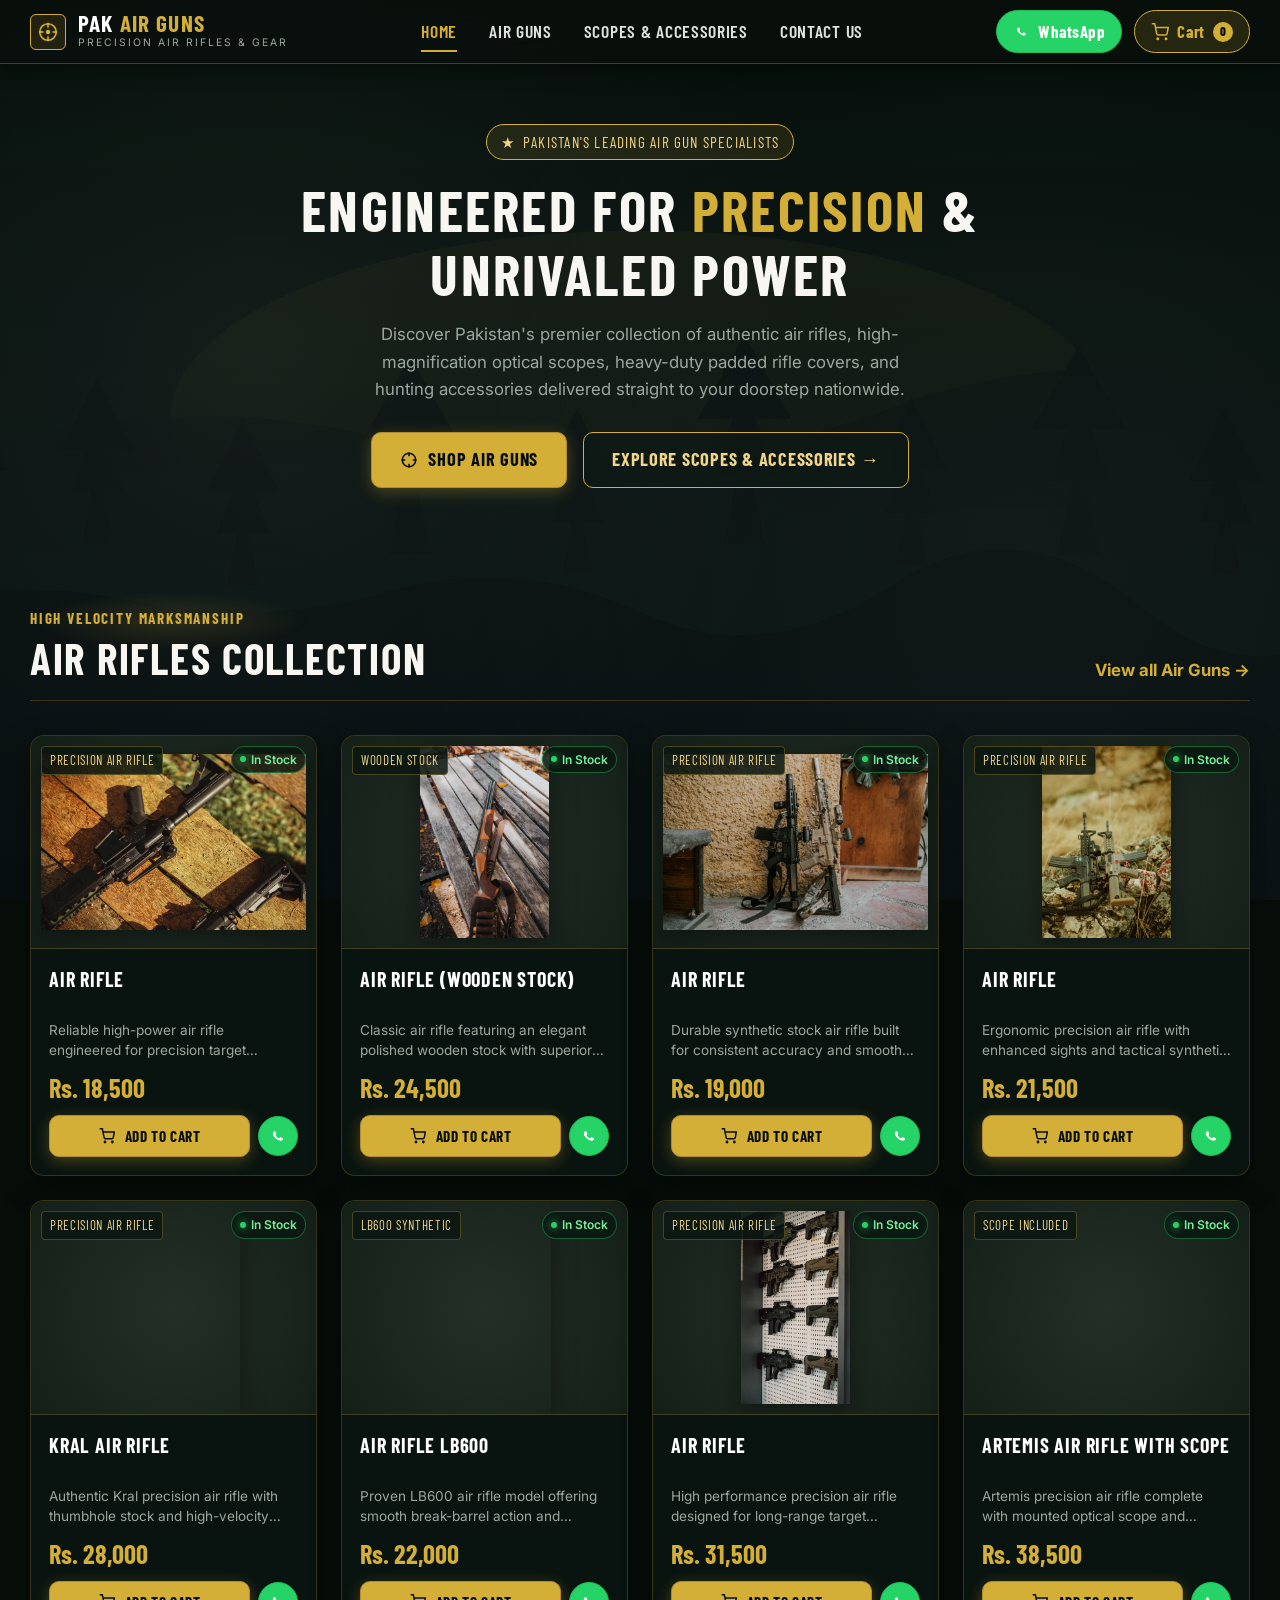
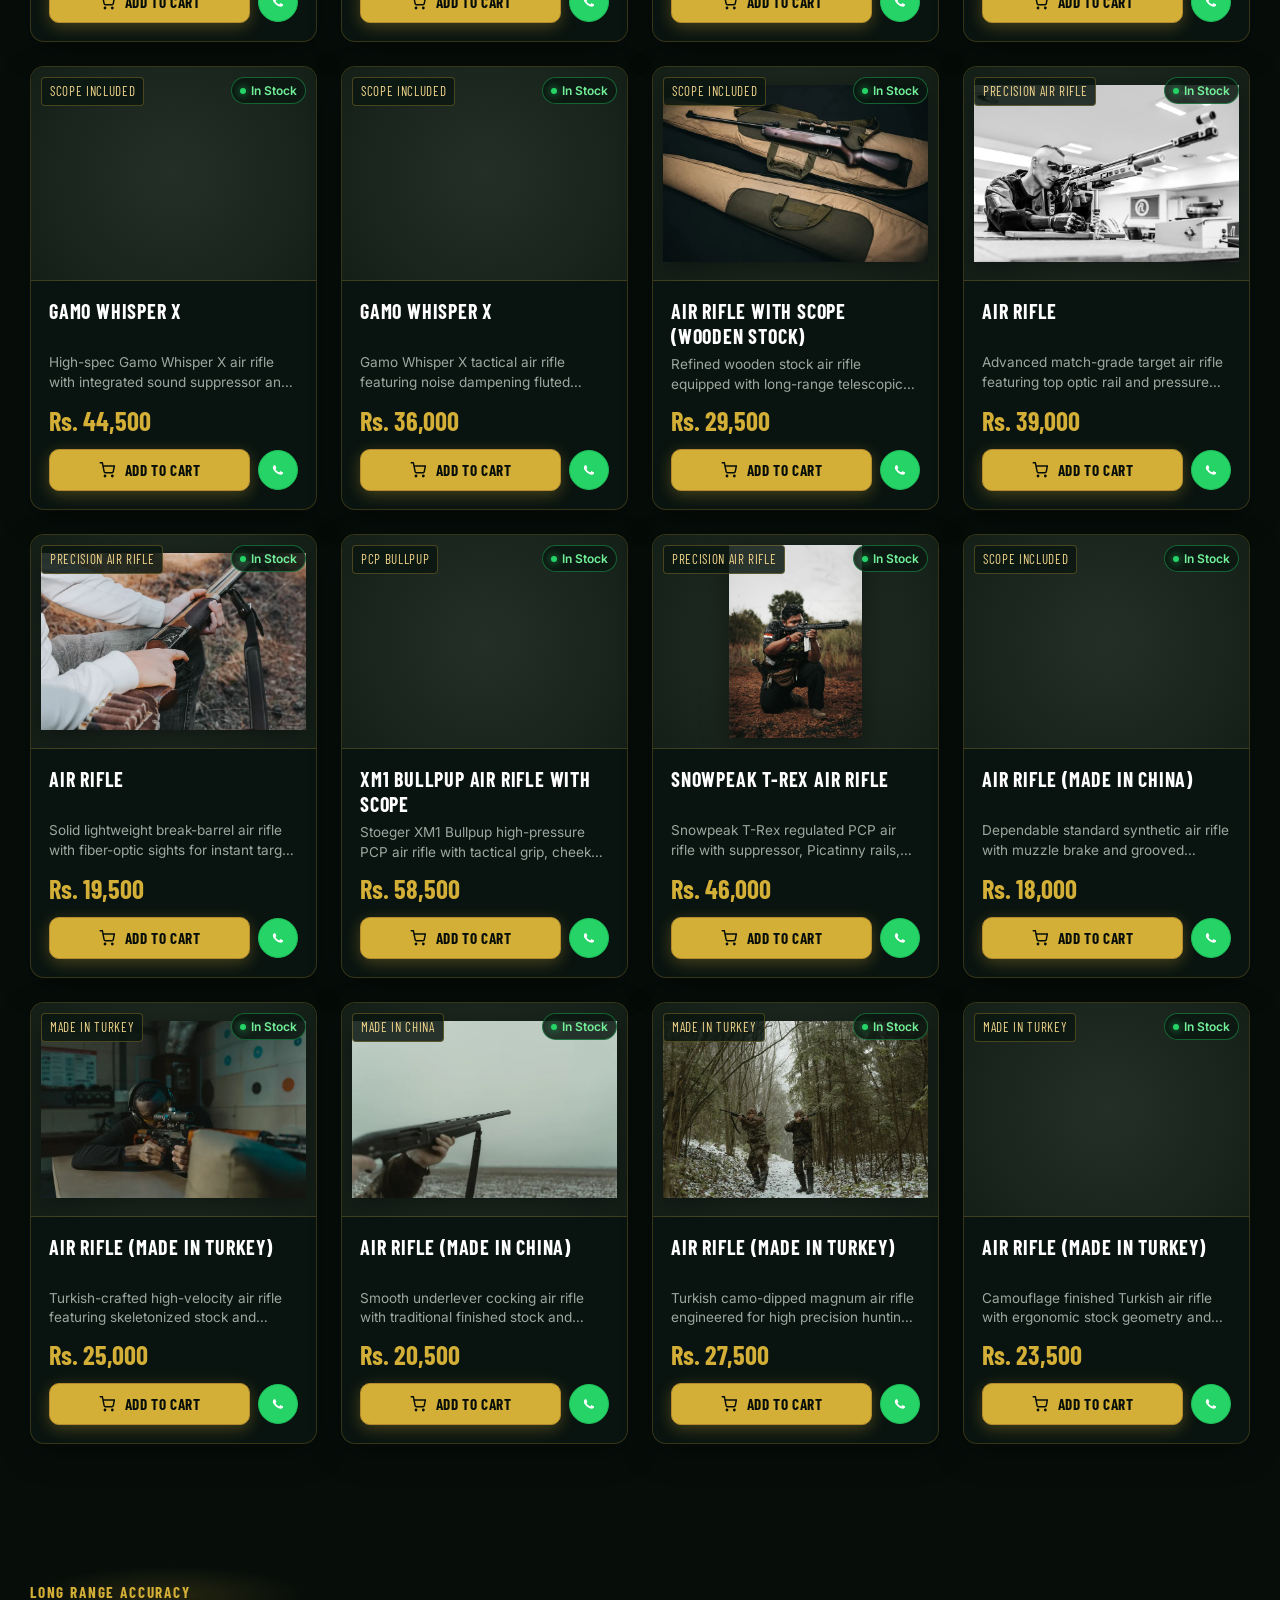
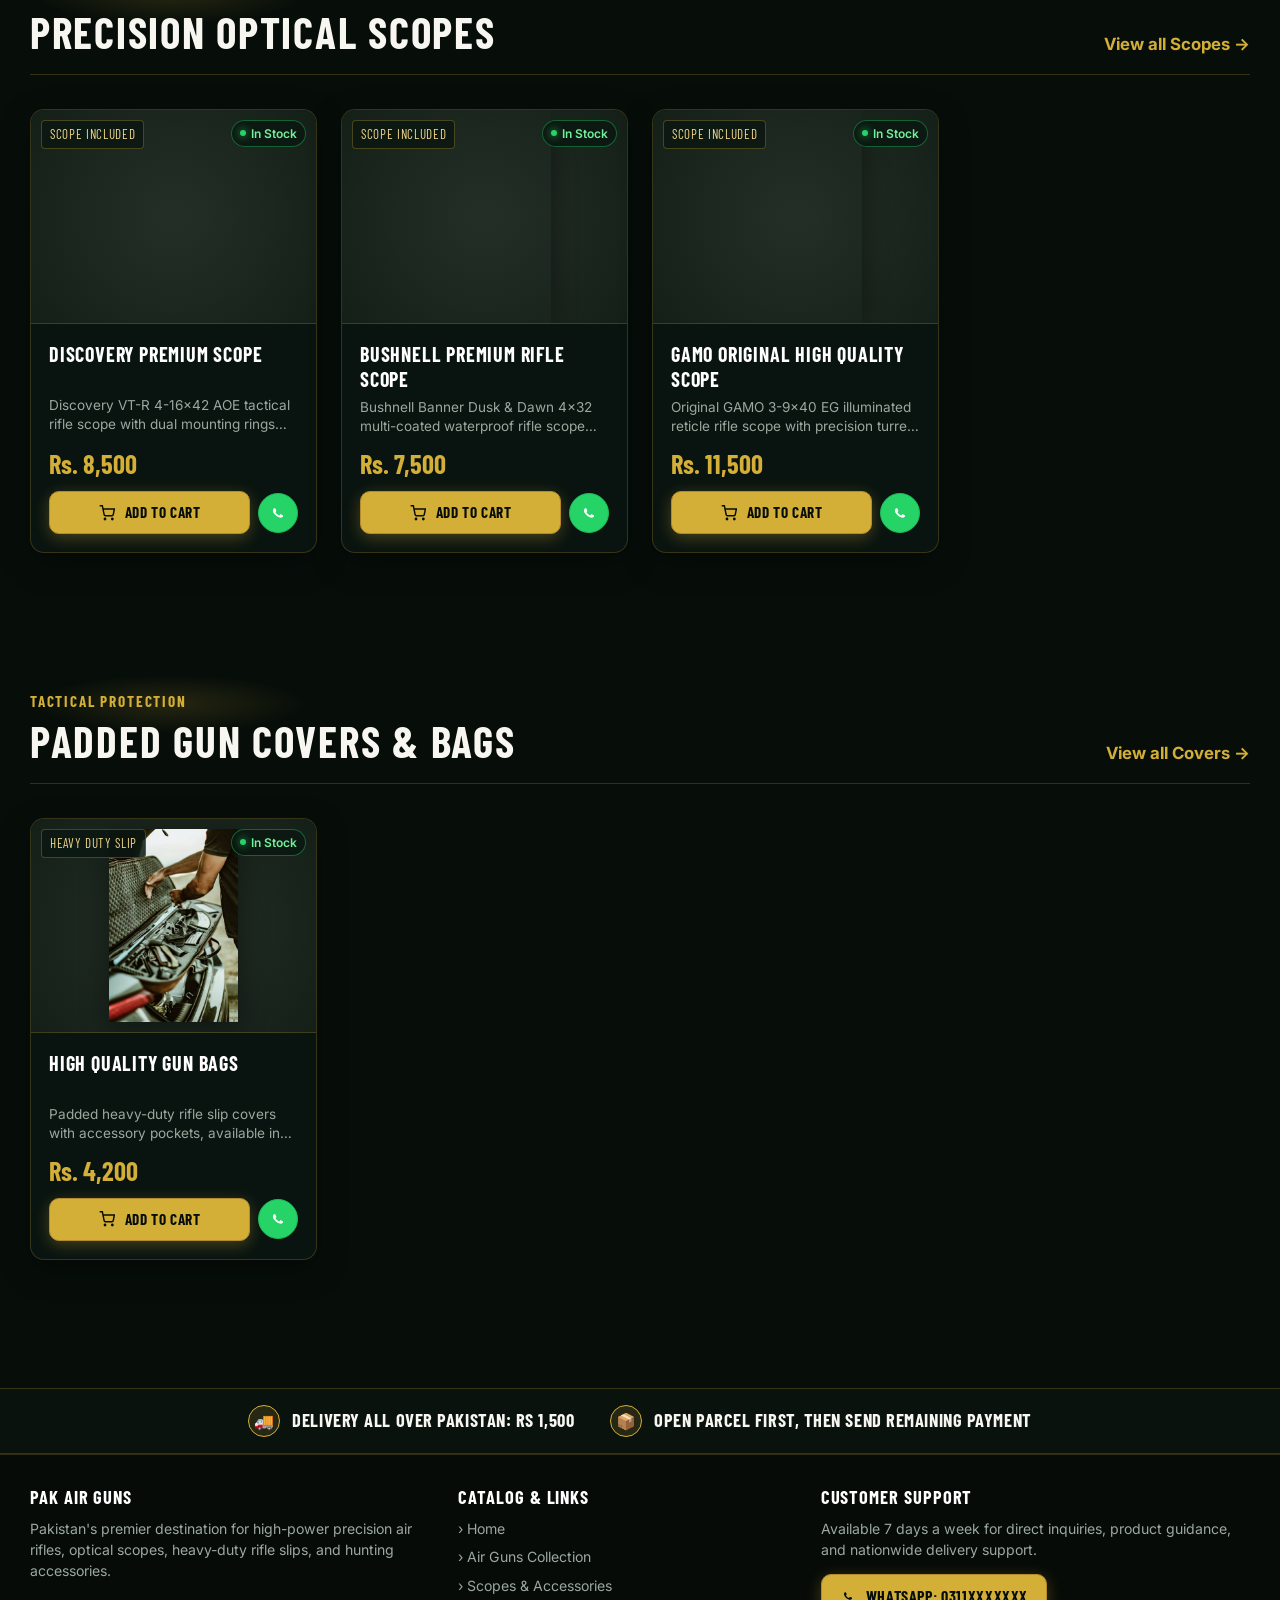
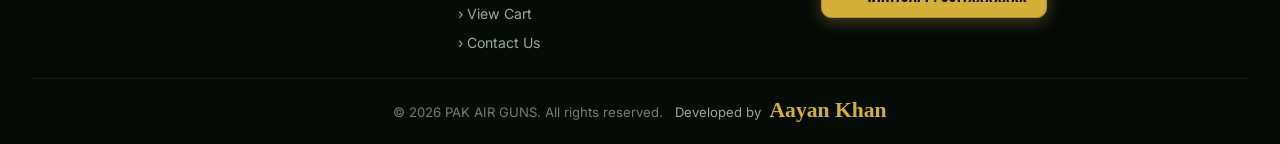
==== commit b47f0737: "Update products with royalty-free stock images, realistic prices, and placeholder contact info" ====
--- a/index.html
+++ b/index.html
@@ -3,7 +3,7 @@
 <head>
   <meta charset="UTF-8">
   <meta name="viewport" content="width=device-width, initial-scale=1.0">
-  <title>PAK AIR GUNS | Premier Air Rifles, Scopes &amp; Hunting Gear in Lahore, Pakistan</title>
+  <title>PAK AIR GUNS | Premier Air Rifles, Scopes &amp; Hunting Gear in Pakistan</title>
   <meta name="description" content="Shop premium air rifles, optical scopes, heavy duty rifle covers, and hunting gear in Pakistan. Open parcel first, then pay. Nationwide delivery Rs 1,500.">
   <link rel="canonical" href="./index.html">
   <link rel="icon" type="image/svg+xml" href="favicon.svg">
@@ -11,7 +11,7 @@
   <meta property="og:type" content="website">
   <meta property="og:title" content="PAK AIR GUNS | Premier Air Rifles &amp; Scopes in Pakistan">
   <meta property="og:description" content="Explore high-accuracy air rifles, optical scopes, and tactical hunting accessories. Open parcel first, then pay. Nationwide delivery.">
-  <meta property="og:image" content="images/products/product-01.webp">
+  <meta property="og:image" content="assets/images/product-01.webp">
   <meta property="og:url" content="./index.html">
 
   <!-- Preconnect to Google Font domains -->
@@ -19,7 +19,7 @@
   <link rel="preconnect" href="https://fonts.gstatic.com" crossorigin>
 
   <!-- Preload Critical LCP Image -->
-  <link rel="preload" as="image" href="images/products/product-01.webp" type="image/webp" fetchpriority="high">
+  <link rel="preload" as="image" href="assets/images/product-01.webp" type="image/webp" fetchpriority="high">
 
   <!-- Non-blocking optimized Google Fonts (only 2 fonts, needed weights) -->
   <link rel="preload" as="style" href="https://fonts.googleapis.com/css2?family=Barlow+Condensed:wght@700&family=Inter:wght@400;600&display=swap">
@@ -152,15 +152,8 @@
     "@context": "https://schema.org",
     "@type": "SportingGoodsStore",
     "name": "PAK AIR GUNS",
-    "image": "images/products/product-01.webp",
-    "telephone": "+923102157098",
-    "address": {
-      "@type": "PostalAddress",
-      "streetAddress": "Shop # 16, Main Wagah Road",
-      "addressLocality": "Lahore",
-      "addressRegion": "Punjab",
-      "addressCountry": "PK"
-    },
+    "image": "assets/images/product-01.webp",
+    "telephone": "0311XXXXXXX",
     "priceRange": "PKR",
     "url": "./index.html"
   }
@@ -192,7 +185,7 @@
         </div>
         <div class="brand-text-block">
           <span class="brand-name">PAK <span>AIR GUNS</span></span>
-          <span class="brand-tag">Lahore • Main Wagah Road</span>
+          <span class="brand-tag">Precision Air Rifles &amp; Gear</span>
         </div>
       </a>
 
@@ -204,7 +197,7 @@
       </nav>
 
       <div class="header-actions">
-        <a href="https://wa.me/923102157098" target="_blank" rel="noopener noreferrer" class="btn-whatsapp-header" aria-label="Chat on WhatsApp">
+        <a href="https://wa.me/0311XXXXXXX" target="_blank" rel="noopener noreferrer" class="btn-whatsapp-header" aria-label="Chat on WhatsApp">
           <svg viewBox="0 0 24 24" width="16" height="16" fill="currentColor">
             <path d="M17.472 14.382c-.301-.15-1.78-.878-2.056-.979-.276-.1-.476-.15-.676.15s-.777.98-.953 1.18c-.175.2-.351.226-.652.075s-1.27-.468-2.42-1.493c-.894-.799-1.498-1.787-1.674-2.088-.175-.3-.019-.462.132-.612.136-.135.301-.351.451-.527.151-.175.2-.301.301-.501.1-.2.05-.376-.025-.526-.075-.15-.676-1.63-.927-2.232-.244-.588-.492-.508-.676-.517l-.576-.01c-.2 0-.526.075-.802.376s-1.053 1.028-1.053 2.508 1.078 2.909 1.228 3.11c.151.2 2.122 3.24 5.142 4.544.718.31 1.279.496 1.716.634.721.23 1.378.198 1.897.12.578-.088 1.78-.727 2.03-1.43.25-.702.25-1.304.175-1.43-.075-.125-.276-.2-.576-.35z"/>
           </svg>
@@ -243,8 +236,8 @@
         <a href="cart.html" class="nav-link">Shopping Cart (<span class="cart-badge" style="display:inline-flex;">0</span>)</a>
       </div>
       <div style="margin-top: auto; padding-top: 20px; border-top: 1px solid var(--forest-border);">
-        <p style="color: var(--text-light); font-weight: 700; margin-bottom: 6px;">Shop # 16, Main Wagah Road, Lahore</p>
-        <p style="color: var(--text-muted); font-size: 0.9rem;">WhatsApp: +92 310 2157098</p>
+        <p style="color: var(--text-light); font-weight: 700; margin-bottom: 6px;">Customer Support</p>
+        <p style="color: var(--text-muted); font-size: 0.9rem;">WhatsApp: 0311XXXXXXX</p>
       </div>
     </div>
   </header>
@@ -261,7 +254,7 @@
             Engineered for <span class="gold-text">Precision</span> &amp; Unrivaled Power
           </h1>
           <p class="hero-subtext" style="margin: 0 auto 28px;">
-            Discover Lahore's premier collection of authentic air rifles, high-magnification optical scopes, heavy-duty padded rifle covers, and hunting accessories delivered straight to your doorstep nationwide.
+            Discover Pakistan's premier collection of authentic air rifles, high-magnification optical scopes, heavy-duty padded rifle covers, and hunting accessories delivered straight to your doorstep nationwide.
           </p>
           <div class="hero-actions" style="justify-content: center;">
             <a href="air-guns.html" class="btn btn-gold">
@@ -299,8 +292,8 @@
             <span class="stock-tag">Precision Air Rifle</span>
             <span class="stock-indicator"><span class="dot"></span>In Stock</span>
             <img 
-              src="images/products/product-01.webp" 
-              alt="Air Rifle" 
+              src="assets/images/product-01.webp" 
+              alt="AR-style tactical precision air rifle displayed on wooden planks" 
               width="400" 
               height="300"
               loading="eager" 
@@ -313,7 +306,7 @@
           <div class="product-info">
             <h3 class="product-title">Air Rifle</h3>
             <p class="product-desc">Reliable high-power air rifle engineered for precision target shooting and field practice.</p>
-            <div class="product-price">Rs 14,500</div>
+            <div class="product-price">Rs. 18,500</div>
             <div class="product-actions-bar">
               <button class="btn btn-gold btn-card-add" onclick="event.stopPropagation(); window.addToCart('product-01')" aria-label="Add Air Rifle to cart">
                 <svg viewBox="0 0 24 24" width="16" height="16" fill="none" stroke="currentColor" stroke-width="2.2" aria-hidden="true">
@@ -323,7 +316,7 @@
                 </svg>
                 Add to Cart
               </button>
-              <a href="https://wa.me/923102157098?text=*DIRECT%20INQUIRY%20%2F%20ORDER%20-%20PAK%20AIR%20GUNS*%0A%E2%80%A2%20Product%3A%20*Air%20Rifle*%0A%E2%80%A2%20Quantity%3A%201%0A%E2%80%A2%20Price%3A%20Rs%2014%2C500%0A%E2%80%A2%20Photo%3A%20https%3A%2F%2F007-khan829.github.io%2Fpak-air-guns%2Fimages%2Fproducts%2Fproduct-01.webp%0A%0ADelivery%20all%20over%20Pakistan%20Rs%201%2C500.%20Open%20parcel%20first%2C%20then%20pay." target="_blank" rel="noopener noreferrer" class="btn-card-wa" onclick="event.stopPropagation();" aria-label="Order Air Rifle directly on WhatsApp">
+              <a href="https://wa.me/0311XXXXXXX?text=*DIRECT%20INQUIRY%20%2F%20ORDER%20-%20PAK%20AIR%20GUNS*%0A%E2%80%A2%20Product%3A%20*Air%20Rifle*%0A%E2%80%A2%20Quantity%3A%201%0A%E2%80%A2%20Price%3A%20Rs.%2018%2C500%0A%E2%80%A2%20Photo%3A%20https%3A%2F%2F007-khan829.github.io%2Fpak-air-guns%2Fassets%2Fimages%2Fproduct-01.webp%0A%0ADelivery%20all%20over%20Pakistan%20Rs%201%2C500.%20Open%20parcel%20first%2C%20then%20pay." target="_blank" rel="noopener noreferrer" class="btn-card-wa" onclick="event.stopPropagation();" aria-label="Order Air Rifle directly on WhatsApp">
                 <svg viewBox="0 0 24 24" aria-hidden="true">
                   <path d="M17.472 14.382c-.301-.15-1.78-.878-2.056-.979-.276-.1-.476-.15-.676.15s-.777.98-.953 1.18c-.175.2-.351.226-.652.075s-1.27-.468-2.42-1.493c-.894-.799-1.498-1.787-1.674-2.088-.175-.3-.019-.462.132-.612.136-.135.301-.351.451-.527.151-.175.2-.301.301-.501.1-.2.05-.376-.025-.526-.075-.15-.676-1.63-.927-2.232-.244-.588-.492-.508-.676-.517l-.576-.01c-.2 0-.526.075-.802.376s-1.053 1.028-1.053 2.508 1.078 2.909 1.228 3.11c.151.2 2.122 3.24 5.142 4.544.718.31 1.279.496 1.716.634.721.23 1.378.198 1.897.12.578-.088 1.78-.727 2.03-1.43.25-.702.25-1.304.175-1.43-.075-.125-.276-.2-.576-.35z"/>
                 </svg>
@@ -337,8 +330,8 @@
             <span class="stock-tag">Wooden Stock</span>
             <span class="stock-indicator"><span class="dot"></span>In Stock</span>
             <img 
-              src="images/products/product-02.webp" 
-              alt="Air Rifle (Wooden Stock)" 
+              src="assets/images/product-02.webp" 
+              alt="Classic polished wooden stock air rifle resting on rustic wooden bench outdoors" 
               width="400" 
               height="300"
               loading="lazy" 
@@ -351,7 +344,7 @@
           <div class="product-info">
             <h3 class="product-title">Air Rifle (Wooden Stock)</h3>
             <p class="product-desc">Classic air rifle featuring an elegant polished wooden stock with superior grip and balance.</p>
-            <div class="product-price">Rs 19,000</div>
+            <div class="product-price">Rs. 24,500</div>
             <div class="product-actions-bar">
               <button class="btn btn-gold btn-card-add" onclick="event.stopPropagation(); window.addToCart('product-02')" aria-label="Add Air Rifle (Wooden Stock) to cart">
                 <svg viewBox="0 0 24 24" width="16" height="16" fill="none" stroke="currentColor" stroke-width="2.2" aria-hidden="true">
@@ -361,7 +354,7 @@
                 </svg>
                 Add to Cart
               </button>
-              <a href="https://wa.me/923102157098?text=*DIRECT%20INQUIRY%20%2F%20ORDER%20-%20PAK%20AIR%20GUNS*%0A%E2%80%A2%20Product%3A%20*Air%20Rifle%20(Wooden%20Stock)*%0A%E2%80%A2%20Quantity%3A%201%0A%E2%80%A2%20Price%3A%20Rs%2019%2C000%0A%E2%80%A2%20Photo%3A%20https%3A%2F%2F007-khan829.github.io%2Fpak-air-guns%2Fimages%2Fproducts%2Fproduct-02.webp%0A%0ADelivery%20all%20over%20Pakistan%20Rs%201%2C500.%20Open%20parcel%20first%2C%20then%20pay." target="_blank" rel="noopener noreferrer" class="btn-card-wa" onclick="event.stopPropagation();" aria-label="Order Air Rifle (Wooden Stock) directly on WhatsApp">
+              <a href="https://wa.me/0311XXXXXXX?text=*DIRECT%20INQUIRY%20%2F%20ORDER%20-%20PAK%20AIR%20GUNS*%0A%E2%80%A2%20Product%3A%20*Air%20Rifle%20(Wooden%20Stock)*%0A%E2%80%A2%20Quantity%3A%201%0A%E2%80%A2%20Price%3A%20Rs.%2024%2C500%0A%E2%80%A2%20Photo%3A%20https%3A%2F%2F007-khan829.github.io%2Fpak-air-guns%2Fassets%2Fimages%2Fproduct-02.webp%0A%0ADelivery%20all%20over%20Pakistan%20Rs%201%2C500.%20Open%20parcel%20first%2C%20then%20pay." target="_blank" rel="noopener noreferrer" class="btn-card-wa" onclick="event.stopPropagation();" aria-label="Order Air Rifle (Wooden Stock) directly on WhatsApp">
                 <svg viewBox="0 0 24 24" aria-hidden="true">
                   <path d="M17.472 14.382c-.301-.15-1.78-.878-2.056-.979-.276-.1-.476-.15-.676.15s-.777.98-.953 1.18c-.175.2-.351.226-.652.075s-1.27-.468-2.42-1.493c-.894-.799-1.498-1.787-1.674-2.088-.175-.3-.019-.462.132-.612.136-.135.301-.351.451-.527.151-.175.2-.301.301-.501.1-.2.05-.376-.025-.526-.075-.15-.676-1.63-.927-2.232-.244-.588-.492-.508-.676-.517l-.576-.01c-.2 0-.526.075-.802.376s-1.053 1.028-1.053 2.508 1.078 2.909 1.228 3.11c.151.2 2.122 3.24 5.142 4.544.718.31 1.279.496 1.716.634.721.23 1.378.198 1.897.12.578-.088 1.78-.727 2.03-1.43.25-.702.25-1.304.175-1.43-.075-.125-.276-.2-.576-.35z"/>
                 </svg>
@@ -375,8 +368,8 @@
             <span class="stock-tag">Precision Air Rifle</span>
             <span class="stock-indicator"><span class="dot"></span>In Stock</span>
             <img 
-              src="images/products/product-03.webp" 
-              alt="Air Rifle" 
+              src="assets/images/product-03.webp" 
+              alt="Durable tactical synthetic air rifle leaning against rustic backdrop" 
               width="400" 
               height="300"
               loading="lazy" 
@@ -389,7 +382,7 @@
           <div class="product-info">
             <h3 class="product-title">Air Rifle</h3>
             <p class="product-desc">Durable synthetic stock air rifle built for consistent accuracy and smooth cocking.</p>
-            <div class="product-price">Rs 15,000</div>
+            <div class="product-price">Rs. 19,000</div>
             <div class="product-actions-bar">
               <button class="btn btn-gold btn-card-add" onclick="event.stopPropagation(); window.addToCart('product-03')" aria-label="Add Air Rifle to cart">
                 <svg viewBox="0 0 24 24" width="16" height="16" fill="none" stroke="currentColor" stroke-width="2.2" aria-hidden="true">
@@ -399,7 +392,7 @@
                 </svg>
                 Add to Cart
               </button>
-              <a href="https://wa.me/923102157098?text=*DIRECT%20INQUIRY%20%2F%20ORDER%20-%20PAK%20AIR%20GUNS*%0A%E2%80%A2%20Product%3A%20*Air%20Rifle*%0A%E2%80%A2%20Quantity%3A%201%0A%E2%80%A2%20Price%3A%20Rs%2015%2C000%0A%E2%80%A2%20Photo%3A%20https%3A%2F%2F007-khan829.github.io%2Fpak-air-guns%2Fimages%2Fproducts%2Fproduct-03.webp%0A%0ADelivery%20all%20over%20Pakistan%20Rs%201%2C500.%20Open%20parcel%20first%2C%20then%20pay." target="_blank" rel="noopener noreferrer" class="btn-card-wa" onclick="event.stopPropagation();" aria-label="Order Air Rifle directly on WhatsApp">
+              <a href="https://wa.me/0311XXXXXXX?text=*DIRECT%20INQUIRY%20%2F%20ORDER%20-%20PAK%20AIR%20GUNS*%0A%E2%80%A2%20Product%3A%20*Air%20Rifle*%0A%E2%80%A2%20Quantity%3A%201%0A%E2%80%A2%20Price%3A%20Rs.%2019%2C000%0A%E2%80%A2%20Photo%3A%20https%3A%2F%2F007-khan829.github.io%2Fpak-air-guns%2Fassets%2Fimages%2Fproduct-03.webp%0A%0ADelivery%20all%20over%20Pakistan%20Rs%201%2C500.%20Open%20parcel%20first%2C%20then%20pay." target="_blank" rel="noopener noreferrer" class="btn-card-wa" onclick="event.stopPropagation();" aria-label="Order Air Rifle directly on WhatsApp">
                 <svg viewBox="0 0 24 24" aria-hidden="true">
                   <path d="M17.472 14.382c-.301-.15-1.78-.878-2.056-.979-.276-.1-.476-.15-.676.15s-.777.98-.953 1.18c-.175.2-.351.226-.652.075s-1.27-.468-2.42-1.493c-.894-.799-1.498-1.787-1.674-2.088-.175-.3-.019-.462.132-.612.136-.135.301-.351.451-.527.151-.175.2-.301.301-.501.1-.2.05-.376-.025-.526-.075-.15-.676-1.63-.927-2.232-.244-.588-.492-.508-.676-.517l-.576-.01c-.2 0-.526.075-.802.376s-1.053 1.028-1.053 2.508 1.078 2.909 1.228 3.11c.151.2 2.122 3.24 5.142 4.544.718.31 1.279.496 1.716.634.721.23 1.378.198 1.897.12.578-.088 1.78-.727 2.03-1.43.25-.702.25-1.304.175-1.43-.075-.125-.276-.2-.576-.35z"/>
                 </svg>
@@ -413,8 +406,8 @@
             <span class="stock-tag">Precision Air Rifle</span>
             <span class="stock-indicator"><span class="dot"></span>In Stock</span>
             <img 
-              src="images/products/product-04.webp" 
-              alt="Air Rifle" 
+              src="assets/images/product-04.webp" 
+              alt="Ergonomic precision air rifles on rugged outdoor terrain" 
               width="400" 
               height="300"
               loading="lazy" 
@@ -427,7 +420,7 @@
           <div class="product-info">
             <h3 class="product-title">Air Rifle</h3>
             <p class="product-desc">Ergonomic precision air rifle with enhanced sights and tactical synthetic stock.</p>
-            <div class="product-price">Rs 16,000</div>
+            <div class="product-price">Rs. 21,500</div>
             <div class="product-actions-bar">
               <button class="btn btn-gold btn-card-add" onclick="event.stopPropagation(); window.addToCart('product-04')" aria-label="Add Air Rifle to cart">
                 <svg viewBox="0 0 24 24" width="16" height="16" fill="none" stroke="currentColor" stroke-width="2.2" aria-hidden="true">
@@ -437,7 +430,7 @@
                 </svg>
                 Add to Cart
               </button>
-              <a href="https://wa.me/923102157098?text=*DIRECT%20INQUIRY%20%2F%20ORDER%20-%20PAK%20AIR%20GUNS*%0A%E2%80%A2%20Product%3A%20*Air%20Rifle*%0A%E2%80%A2%20Quantity%3A%201%0A%E2%80%A2%20Price%3A%20Rs%2016%2C000%0A%E2%80%A2%20Photo%3A%20https%3A%2F%2F007-khan829.github.io%2Fpak-air-guns%2Fimages%2Fproducts%2Fproduct-04.webp%0A%0ADelivery%20all%20over%20Pakistan%20Rs%201%2C500.%20Open%20parcel%20first%2C%20then%20pay." target="_blank" rel="noopener noreferrer" class="btn-card-wa" onclick="event.stopPropagation();" aria-label="Order Air Rifle directly on WhatsApp">
+              <a href="https://wa.me/0311XXXXXXX?text=*DIRECT%20INQUIRY%20%2F%20ORDER%20-%20PAK%20AIR%20GUNS*%0A%E2%80%A2%20Product%3A%20*Air%20Rifle*%0A%E2%80%A2%20Quantity%3A%201%0A%E2%80%A2%20Price%3A%20Rs.%2021%2C500%0A%E2%80%A2%20Photo%3A%20https%3A%2F%2F007-khan829.github.io%2Fpak-air-guns%2Fassets%2Fimages%2Fproduct-04.webp%0A%0ADelivery%20all%20over%20Pakistan%20Rs%201%2C500.%20Open%20parcel%20first%2C%20then%20pay." target="_blank" rel="noopener noreferrer" class="btn-card-wa" onclick="event.stopPropagation();" aria-label="Order Air Rifle directly on WhatsApp">
                 <svg viewBox="0 0 24 24" aria-hidden="true">
                   <path d="M17.472 14.382c-.301-.15-1.78-.878-2.056-.979-.276-.1-.476-.15-.676.15s-.777.98-.953 1.18c-.175.2-.351.226-.652.075s-1.27-.468-2.42-1.493c-.894-.799-1.498-1.787-1.674-2.088-.175-.3-.019-.462.132-.612.136-.135.301-.351.451-.527.151-.175.2-.301.301-.501.1-.2.05-.376-.025-.526-.075-.15-.676-1.63-.927-2.232-.244-.588-.492-.508-.676-.517l-.576-.01c-.2 0-.526.075-.802.376s-1.053 1.028-1.053 2.508 1.078 2.909 1.228 3.11c.151.2 2.122 3.24 5.142 4.544.718.31 1.279.496 1.716.634.721.23 1.378.198 1.897.12.578-.088 1.78-.727 2.03-1.43.25-.702.25-1.304.175-1.43-.075-.125-.276-.2-.576-.35z"/>
                 </svg>
@@ -448,11 +441,11 @@
 
         <article class="product-card" data-id="product-05" data-category="gun" onclick="window.showQuickViewModal('product-05')">
           <div class="product-img-box">
-            <span class="stock-tag">Kral Magnum</span>
-            <span class="stock-indicator"><span class="dot"></span>In Stock</span>
-            <img 
-              src="images/products/product-05.webp" 
-              alt="Kral Air Rifle" 
+            <span class="stock-tag">Precision Air Rifle</span>
+            <span class="stock-indicator"><span class="dot"></span>In Stock</span>
+            <img 
+              src="assets/images/product-05.webp" 
+              alt="Authentic Kral precision air rifle on natural wood surface" 
               width="400" 
               height="300"
               loading="lazy" 
@@ -465,7 +458,7 @@
           <div class="product-info">
             <h3 class="product-title">Kral Air Rifle</h3>
             <p class="product-desc">Authentic Kral precision air rifle with thumbhole stock and high-velocity performance.</p>
-            <div class="product-price">Rs 21,000</div>
+            <div class="product-price">Rs. 28,000</div>
             <div class="product-actions-bar">
               <button class="btn btn-gold btn-card-add" onclick="event.stopPropagation(); window.addToCart('product-05')" aria-label="Add Kral Air Rifle to cart">
                 <svg viewBox="0 0 24 24" width="16" height="16" fill="none" stroke="currentColor" stroke-width="2.2" aria-hidden="true">
@@ -475,7 +468,7 @@
                 </svg>
                 Add to Cart
               </button>
-              <a href="https://wa.me/923102157098?text=*DIRECT%20INQUIRY%20%2F%20ORDER%20-%20PAK%20AIR%20GUNS*%0A%E2%80%A2%20Product%3A%20*Kral%20Air%20Rifle*%0A%E2%80%A2%20Quantity%3A%201%0A%E2%80%A2%20Price%3A%20Rs%2021%2C000%0A%E2%80%A2%20Photo%3A%20https%3A%2F%2F007-khan829.github.io%2Fpak-air-guns%2Fimages%2Fproducts%2Fproduct-05.webp%0A%0ADelivery%20all%20over%20Pakistan%20Rs%201%2C500.%20Open%20parcel%20first%2C%20then%20pay." target="_blank" rel="noopener noreferrer" class="btn-card-wa" onclick="event.stopPropagation();" aria-label="Order Kral Air Rifle directly on WhatsApp">
+              <a href="https://wa.me/0311XXXXXXX?text=*DIRECT%20INQUIRY%20%2F%20ORDER%20-%20PAK%20AIR%20GUNS*%0A%E2%80%A2%20Product%3A%20*Kral%20Air%20Rifle*%0A%E2%80%A2%20Quantity%3A%201%0A%E2%80%A2%20Price%3A%20Rs.%2028%2C000%0A%E2%80%A2%20Photo%3A%20https%3A%2F%2F007-khan829.github.io%2Fpak-air-guns%2Fassets%2Fimages%2Fproduct-05.webp%0A%0ADelivery%20all%20over%20Pakistan%20Rs%201%2C500.%20Open%20parcel%20first%2C%20then%20pay." target="_blank" rel="noopener noreferrer" class="btn-card-wa" onclick="event.stopPropagation();" aria-label="Order Kral Air Rifle directly on WhatsApp">
                 <svg viewBox="0 0 24 24" aria-hidden="true">
                   <path d="M17.472 14.382c-.301-.15-1.78-.878-2.056-.979-.276-.1-.476-.15-.676.15s-.777.98-.953 1.18c-.175.2-.351.226-.652.075s-1.27-.468-2.42-1.493c-.894-.799-1.498-1.787-1.674-2.088-.175-.3-.019-.462.132-.612.136-.135.301-.351.451-.527.151-.175.2-.301.301-.501.1-.2.05-.376-.025-.526-.075-.15-.676-1.63-.927-2.232-.244-.588-.492-.508-.676-.517l-.576-.01c-.2 0-.526.075-.802.376s-1.053 1.028-1.053 2.508 1.078 2.909 1.228 3.11c.151.2 2.122 3.24 5.142 4.544.718.31 1.279.496 1.716.634.721.23 1.378.198 1.897.12.578-.088 1.78-.727 2.03-1.43.25-.702.25-1.304.175-1.43-.075-.125-.276-.2-.576-.35z"/>
                 </svg>
@@ -489,8 +482,8 @@
             <span class="stock-tag">LB600 Synthetic</span>
             <span class="stock-indicator"><span class="dot"></span>In Stock</span>
             <img 
-              src="images/products/product-06.webp" 
-              alt="Air Rifle LB600" 
+              src="assets/images/product-06.webp" 
+              alt="Proven LB600 break-barrel air rifle model on outdoor wooden table" 
               width="400" 
               height="300"
               loading="lazy" 
@@ -503,7 +496,7 @@
           <div class="product-info">
             <h3 class="product-title">Air Rifle LB600</h3>
             <p class="product-desc">Proven LB600 air rifle model offering smooth break-barrel action and dependable power.</p>
-            <div class="product-price">Rs 17,000</div>
+            <div class="product-price">Rs. 22,000</div>
             <div class="product-actions-bar">
               <button class="btn btn-gold btn-card-add" onclick="event.stopPropagation(); window.addToCart('product-06')" aria-label="Add Air Rifle LB600 to cart">
                 <svg viewBox="0 0 24 24" width="16" height="16" fill="none" stroke="currentColor" stroke-width="2.2" aria-hidden="true">
@@ -513,7 +506,7 @@
                 </svg>
                 Add to Cart
               </button>
-              <a href="https://wa.me/923102157098?text=*DIRECT%20INQUIRY%20%2F%20ORDER%20-%20PAK%20AIR%20GUNS*%0A%E2%80%A2%20Product%3A%20*Air%20Rifle%20LB600*%0A%E2%80%A2%20Quantity%3A%201%0A%E2%80%A2%20Price%3A%20Rs%2017%2C000%0A%E2%80%A2%20Photo%3A%20https%3A%2F%2F007-khan829.github.io%2Fpak-air-guns%2Fimages%2Fproducts%2Fproduct-06.webp%0A%0ADelivery%20all%20over%20Pakistan%20Rs%201%2C500.%20Open%20parcel%20first%2C%20then%20pay." target="_blank" rel="noopener noreferrer" class="btn-card-wa" onclick="event.stopPropagation();" aria-label="Order Air Rifle LB600 directly on WhatsApp">
+              <a href="https://wa.me/0311XXXXXXX?text=*DIRECT%20INQUIRY%20%2F%20ORDER%20-%20PAK%20AIR%20GUNS*%0A%E2%80%A2%20Product%3A%20*Air%20Rifle%20LB600*%0A%E2%80%A2%20Quantity%3A%201%0A%E2%80%A2%20Price%3A%20Rs.%2022%2C000%0A%E2%80%A2%20Photo%3A%20https%3A%2F%2F007-khan829.github.io%2Fpak-air-guns%2Fassets%2Fimages%2Fproduct-06.webp%0A%0ADelivery%20all%20over%20Pakistan%20Rs%201%2C500.%20Open%20parcel%20first%2C%20then%20pay." target="_blank" rel="noopener noreferrer" class="btn-card-wa" onclick="event.stopPropagation();" aria-label="Order Air Rifle LB600 directly on WhatsApp">
                 <svg viewBox="0 0 24 24" aria-hidden="true">
                   <path d="M17.472 14.382c-.301-.15-1.78-.878-2.056-.979-.276-.1-.476-.15-.676.15s-.777.98-.953 1.18c-.175.2-.351.226-.652.075s-1.27-.468-2.42-1.493c-.894-.799-1.498-1.787-1.674-2.088-.175-.3-.019-.462.132-.612.136-.135.301-.351.451-.527.151-.175.2-.301.301-.501.1-.2.05-.376-.025-.526-.075-.15-.676-1.63-.927-2.232-.244-.588-.492-.508-.676-.517l-.576-.01c-.2 0-.526.075-.802.376s-1.053 1.028-1.053 2.508 1.078 2.909 1.228 3.11c.151.2 2.122 3.24 5.142 4.544.718.31 1.279.496 1.716.634.721.23 1.378.198 1.897.12.578-.088 1.78-.727 2.03-1.43.25-.702.25-1.304.175-1.43-.075-.125-.276-.2-.576-.35z"/>
                 </svg>
@@ -527,8 +520,8 @@
             <span class="stock-tag">Precision Air Rifle</span>
             <span class="stock-indicator"><span class="dot"></span>In Stock</span>
             <img 
-              src="images/products/product-07.webp" 
-              alt="Air Rifle" 
+              src="assets/images/product-07.webp" 
+              alt="High performance precision target air rifles on store display rack" 
               width="400" 
               height="300"
               loading="lazy" 
@@ -541,7 +534,7 @@
           <div class="product-info">
             <h3 class="product-title">Air Rifle</h3>
             <p class="product-desc">High performance precision air rifle designed for long-range target stability.</p>
-            <div class="product-price">Rs 24,000</div>
+            <div class="product-price">Rs. 31,500</div>
             <div class="product-actions-bar">
               <button class="btn btn-gold btn-card-add" onclick="event.stopPropagation(); window.addToCart('product-07')" aria-label="Add Air Rifle to cart">
                 <svg viewBox="0 0 24 24" width="16" height="16" fill="none" stroke="currentColor" stroke-width="2.2" aria-hidden="true">
@@ -551,7 +544,7 @@
                 </svg>
                 Add to Cart
               </button>
-              <a href="https://wa.me/923102157098?text=*DIRECT%20INQUIRY%20%2F%20ORDER%20-%20PAK%20AIR%20GUNS*%0A%E2%80%A2%20Product%3A%20*Air%20Rifle*%0A%E2%80%A2%20Quantity%3A%201%0A%E2%80%A2%20Price%3A%20Rs%2024%2C000%0A%E2%80%A2%20Photo%3A%20https%3A%2F%2F007-khan829.github.io%2Fpak-air-guns%2Fimages%2Fproducts%2Fproduct-07.webp%0A%0ADelivery%20all%20over%20Pakistan%20Rs%201%2C500.%20Open%20parcel%20first%2C%20then%20pay." target="_blank" rel="noopener noreferrer" class="btn-card-wa" onclick="event.stopPropagation();" aria-label="Order Air Rifle directly on WhatsApp">
+              <a href="https://wa.me/0311XXXXXXX?text=*DIRECT%20INQUIRY%20%2F%20ORDER%20-%20PAK%20AIR%20GUNS*%0A%E2%80%A2%20Product%3A%20*Air%20Rifle*%0A%E2%80%A2%20Quantity%3A%201%0A%E2%80%A2%20Price%3A%20Rs.%2031%2C500%0A%E2%80%A2%20Photo%3A%20https%3A%2F%2F007-khan829.github.io%2Fpak-air-guns%2Fassets%2Fimages%2Fproduct-07.webp%0A%0ADelivery%20all%20over%20Pakistan%20Rs%201%2C500.%20Open%20parcel%20first%2C%20then%20pay." target="_blank" rel="noopener noreferrer" class="btn-card-wa" onclick="event.stopPropagation();" aria-label="Order Air Rifle directly on WhatsApp">
                 <svg viewBox="0 0 24 24" aria-hidden="true">
                   <path d="M17.472 14.382c-.301-.15-1.78-.878-2.056-.979-.276-.1-.476-.15-.676.15s-.777.98-.953 1.18c-.175.2-.351.226-.652.075s-1.27-.468-2.42-1.493c-.894-.799-1.498-1.787-1.674-2.088-.175-.3-.019-.462.132-.612.136-.135.301-.351.451-.527.151-.175.2-.301.301-.501.1-.2.05-.376-.025-.526-.075-.15-.676-1.63-.927-2.232-.244-.588-.492-.508-.676-.517l-.576-.01c-.2 0-.526.075-.802.376s-1.053 1.028-1.053 2.508 1.078 2.909 1.228 3.11c.151.2 2.122 3.24 5.142 4.544.718.31 1.279.496 1.716.634.721.23 1.378.198 1.897.12.578-.088 1.78-.727 2.03-1.43.25-.702.25-1.304.175-1.43-.075-.125-.276-.2-.576-.35z"/>
                 </svg>
@@ -562,11 +555,11 @@
 
         <article class="product-card" data-id="product-08" data-category="gun" onclick="window.showQuickViewModal('product-08')">
           <div class="product-img-box">
-            <span class="stock-tag">Artemis Combo</span>
-            <span class="stock-indicator"><span class="dot"></span>In Stock</span>
-            <img 
-              src="images/products/product-08.webp" 
-              alt="Artemis Air Rifle with Scope" 
+            <span class="stock-tag">Scope Included</span>
+            <span class="stock-indicator"><span class="dot"></span>In Stock</span>
+            <img 
+              src="assets/images/product-08.webp" 
+              alt="Artemis precision scoped air rifle with tactical camouflage gear" 
               width="400" 
               height="300"
               loading="lazy" 
@@ -579,7 +572,7 @@
           <div class="product-info">
             <h3 class="product-title">Artemis Air Rifle with Scope</h3>
             <p class="product-desc">Artemis precision air rifle complete with mounted optical scope and tactical camouflage kit.</p>
-            <div class="product-price">Rs 29,000</div>
+            <div class="product-price">Rs. 38,500</div>
             <div class="product-actions-bar">
               <button class="btn btn-gold btn-card-add" onclick="event.stopPropagation(); window.addToCart('product-08')" aria-label="Add Artemis Air Rifle with Scope to cart">
                 <svg viewBox="0 0 24 24" width="16" height="16" fill="none" stroke="currentColor" stroke-width="2.2" aria-hidden="true">
@@ -589,7 +582,7 @@
                 </svg>
                 Add to Cart
               </button>
-              <a href="https://wa.me/923102157098?text=*DIRECT%20INQUIRY%20%2F%20ORDER%20-%20PAK%20AIR%20GUNS*%0A%E2%80%A2%20Product%3A%20*Artemis%20Air%20Rifle%20with%20Scope*%0A%E2%80%A2%20Quantity%3A%201%0A%E2%80%A2%20Price%3A%20Rs%2029%2C000%0A%E2%80%A2%20Photo%3A%20https%3A%2F%2F007-khan829.github.io%2Fpak-air-guns%2Fimages%2Fproducts%2Fproduct-08.webp%0A%0ADelivery%20all%20over%20Pakistan%20Rs%201%2C500.%20Open%20parcel%20first%2C%20then%20pay." target="_blank" rel="noopener noreferrer" class="btn-card-wa" onclick="event.stopPropagation();" aria-label="Order Artemis Air Rifle with Scope directly on WhatsApp">
+              <a href="https://wa.me/0311XXXXXXX?text=*DIRECT%20INQUIRY%20%2F%20ORDER%20-%20PAK%20AIR%20GUNS*%0A%E2%80%A2%20Product%3A%20*Artemis%20Air%20Rifle%20with%20Scope*%0A%E2%80%A2%20Quantity%3A%201%0A%E2%80%A2%20Price%3A%20Rs.%2038%2C500%0A%E2%80%A2%20Photo%3A%20https%3A%2F%2F007-khan829.github.io%2Fpak-air-guns%2Fassets%2Fimages%2Fproduct-08.webp%0A%0ADelivery%20all%20over%20Pakistan%20Rs%201%2C500.%20Open%20parcel%20first%2C%20then%20pay." target="_blank" rel="noopener noreferrer" class="btn-card-wa" onclick="event.stopPropagation();" aria-label="Order Artemis Air Rifle with Scope directly on WhatsApp">
                 <svg viewBox="0 0 24 24" aria-hidden="true">
                   <path d="M17.472 14.382c-.301-.15-1.78-.878-2.056-.979-.276-.1-.476-.15-.676.15s-.777.98-.953 1.18c-.175.2-.351.226-.652.075s-1.27-.468-2.42-1.493c-.894-.799-1.498-1.787-1.674-2.088-.175-.3-.019-.462.132-.612.136-.135.301-.351.451-.527.151-.175.2-.301.301-.501.1-.2.05-.376-.025-.526-.075-.15-.676-1.63-.927-2.232-.244-.588-.492-.508-.676-.517l-.576-.01c-.2 0-.526.075-.802.376s-1.053 1.028-1.053 2.508 1.078 2.909 1.228 3.11c.151.2 2.122 3.24 5.142 4.544.718.31 1.279.496 1.716.634.721.23 1.378.198 1.897.12.578-.088 1.78-.727 2.03-1.43.25-.702.25-1.304.175-1.43-.075-.125-.276-.2-.576-.35z"/>
                 </svg>
@@ -600,11 +593,11 @@
 
         <article class="product-card" data-id="product-09" data-category="gun" onclick="window.showQuickViewModal('product-09')">
           <div class="product-img-box">
-            <span class="stock-tag">Gamo Suppressed</span>
-            <span class="stock-indicator"><span class="dot"></span>In Stock</span>
-            <img 
-              src="images/products/product-09.webp" 
-              alt="Gamo Whisper X" 
+            <span class="stock-tag">Scope Included</span>
+            <span class="stock-indicator"><span class="dot"></span>In Stock</span>
+            <img 
+              src="assets/images/product-09.webp" 
+              alt="Gamo Whisper X air rifle with integrated sound suppressor and precision scope" 
               width="400" 
               height="300"
               loading="lazy" 
@@ -617,7 +610,7 @@
           <div class="product-info">
             <h3 class="product-title">Gamo Whisper X</h3>
             <p class="product-desc">High-spec Gamo Whisper X air rifle with integrated sound suppressor and precision scope system.</p>
-            <div class="product-price">Rs 34,000</div>
+            <div class="product-price">Rs. 44,500</div>
             <div class="product-actions-bar">
               <button class="btn btn-gold btn-card-add" onclick="event.stopPropagation(); window.addToCart('product-09')" aria-label="Add Gamo Whisper X to cart">
                 <svg viewBox="0 0 24 24" width="16" height="16" fill="none" stroke="currentColor" stroke-width="2.2" aria-hidden="true">
@@ -627,7 +620,7 @@
                 </svg>
                 Add to Cart
               </button>
-              <a href="https://wa.me/923102157098?text=*DIRECT%20INQUIRY%20%2F%20ORDER%20-%20PAK%20AIR%20GUNS*%0A%E2%80%A2%20Product%3A%20*Gamo%20Whisper%20X*%0A%E2%80%A2%20Quantity%3A%201%0A%E2%80%A2%20Price%3A%20Rs%2034%2C000%0A%E2%80%A2%20Photo%3A%20https%3A%2F%2F007-khan829.github.io%2Fpak-air-guns%2Fimages%2Fproducts%2Fproduct-09.webp%0A%0ADelivery%20all%20over%20Pakistan%20Rs%201%2C500.%20Open%20parcel%20first%2C%20then%20pay." target="_blank" rel="noopener noreferrer" class="btn-card-wa" onclick="event.stopPropagation();" aria-label="Order Gamo Whisper X directly on WhatsApp">
+              <a href="https://wa.me/0311XXXXXXX?text=*DIRECT%20INQUIRY%20%2F%20ORDER%20-%20PAK%20AIR%20GUNS*%0A%E2%80%A2%20Product%3A%20*Gamo%20Whisper%20X*%0A%E2%80%A2%20Quantity%3A%201%0A%E2%80%A2%20Price%3A%20Rs.%2044%2C500%0A%E2%80%A2%20Photo%3A%20https%3A%2F%2F007-khan829.github.io%2Fpak-air-guns%2Fassets%2Fimages%2Fproduct-09.webp%0A%0ADelivery%20all%20over%20Pakistan%20Rs%201%2C500.%20Open%20parcel%20first%2C%20then%20pay." target="_blank" rel="noopener noreferrer" class="btn-card-wa" onclick="event.stopPropagation();" aria-label="Order Gamo Whisper X directly on WhatsApp">
                 <svg viewBox="0 0 24 24" aria-hidden="true">
                   <path d="M17.472 14.382c-.301-.15-1.78-.878-2.056-.979-.276-.1-.476-.15-.676.15s-.777.98-.953 1.18c-.175.2-.351.226-.652.075s-1.27-.468-2.42-1.493c-.894-.799-1.498-1.787-1.674-2.088-.175-.3-.019-.462.132-.612.136-.135.301-.351.451-.527.151-.175.2-.301.301-.501.1-.2.05-.376-.025-.526-.075-.15-.676-1.63-.927-2.232-.244-.588-.492-.508-.676-.517l-.576-.01c-.2 0-.526.075-.802.376s-1.053 1.028-1.053 2.508 1.078 2.909 1.228 3.11c.151.2 2.122 3.24 5.142 4.544.718.31 1.279.496 1.716.634.721.23 1.378.198 1.897.12.578-.088 1.78-.727 2.03-1.43.25-.702.25-1.304.175-1.43-.075-.125-.276-.2-.576-.35z"/>
                 </svg>
@@ -638,11 +631,11 @@
 
         <article class="product-card" data-id="product-10" data-category="gun" onclick="window.showQuickViewModal('product-10')">
           <div class="product-img-box">
-            <span class="stock-tag">Gamo Suppressed</span>
-            <span class="stock-indicator"><span class="dot"></span>In Stock</span>
-            <img 
-              src="images/products/product-10.webp" 
-              alt="Gamo Whisper X" 
+            <span class="stock-tag">Scope Included</span>
+            <span class="stock-indicator"><span class="dot"></span>In Stock</span>
+            <img 
+              src="assets/images/product-10.webp" 
+              alt="Gamo Whisper X tactical air rifle with mounted optic sight and fluted barrel" 
               width="400" 
               height="300"
               loading="lazy" 
@@ -655,7 +648,7 @@
           <div class="product-info">
             <h3 class="product-title">Gamo Whisper X</h3>
             <p class="product-desc">Gamo Whisper X tactical air rifle featuring noise dampening fluted barrel and scope.</p>
-            <div class="product-price">Rs 28,000</div>
+            <div class="product-price">Rs. 36,000</div>
             <div class="product-actions-bar">
               <button class="btn btn-gold btn-card-add" onclick="event.stopPropagation(); window.addToCart('product-10')" aria-label="Add Gamo Whisper X to cart">
                 <svg viewBox="0 0 24 24" width="16" height="16" fill="none" stroke="currentColor" stroke-width="2.2" aria-hidden="true">
@@ -665,7 +658,7 @@
                 </svg>
                 Add to Cart
               </button>
-              <a href="https://wa.me/923102157098?text=*DIRECT%20INQUIRY%20%2F%20ORDER%20-%20PAK%20AIR%20GUNS*%0A%E2%80%A2%20Product%3A%20*Gamo%20Whisper%20X*%0A%E2%80%A2%20Quantity%3A%201%0A%E2%80%A2%20Price%3A%20Rs%2028%2C000%0A%E2%80%A2%20Photo%3A%20https%3A%2F%2F007-khan829.github.io%2Fpak-air-guns%2Fimages%2Fproducts%2Fproduct-10.webp%0A%0ADelivery%20all%20over%20Pakistan%20Rs%201%2C500.%20Open%20parcel%20first%2C%20then%20pay." target="_blank" rel="noopener noreferrer" class="btn-card-wa" onclick="event.stopPropagation();" aria-label="Order Gamo Whisper X directly on WhatsApp">
+              <a href="https://wa.me/0311XXXXXXX?text=*DIRECT%20INQUIRY%20%2F%20ORDER%20-%20PAK%20AIR%20GUNS*%0A%E2%80%A2%20Product%3A%20*Gamo%20Whisper%20X*%0A%E2%80%A2%20Quantity%3A%201%0A%E2%80%A2%20Price%3A%20Rs.%2036%2C000%0A%E2%80%A2%20Photo%3A%20https%3A%2F%2F007-khan829.github.io%2Fpak-air-guns%2Fassets%2Fimages%2Fproduct-10.webp%0A%0ADelivery%20all%20over%20Pakistan%20Rs%201%2C500.%20Open%20parcel%20first%2C%20then%20pay." target="_blank" rel="noopener noreferrer" class="btn-card-wa" onclick="event.stopPropagation();" aria-label="Order Gamo Whisper X directly on WhatsApp">
                 <svg viewBox="0 0 24 24" aria-hidden="true">
                   <path d="M17.472 14.382c-.301-.15-1.78-.878-2.056-.979-.276-.1-.476-.15-.676.15s-.777.98-.953 1.18c-.175.2-.351.226-.652.075s-1.27-.468-2.42-1.493c-.894-.799-1.498-1.787-1.674-2.088-.175-.3-.019-.462.132-.612.136-.135.301-.351.451-.527.151-.175.2-.301.301-.501.1-.2.05-.376-.025-.526-.075-.15-.676-1.63-.927-2.232-.244-.588-.492-.508-.676-.517l-.576-.01c-.2 0-.526.075-.802.376s-1.053 1.028-1.053 2.508 1.078 2.909 1.228 3.11c.151.2 2.122 3.24 5.142 4.544.718.31 1.279.496 1.716.634.721.23 1.378.198 1.897.12.578-.088 1.78-.727 2.03-1.43.25-.702.25-1.304.175-1.43-.075-.125-.276-.2-.576-.35z"/>
                 </svg>
@@ -676,11 +669,11 @@
 
         <article class="product-card" data-id="product-11" data-category="gun" onclick="window.showQuickViewModal('product-11')">
           <div class="product-img-box">
-            <span class="stock-tag">Wooden Stock</span>
-            <span class="stock-indicator"><span class="dot"></span>In Stock</span>
-            <img 
-              src="images/products/product-11.webp" 
-              alt="Air Rifle with Scope (Wooden Stock)" 
+            <span class="stock-tag">Scope Included</span>
+            <span class="stock-indicator"><span class="dot"></span>In Stock</span>
+            <img 
+              src="assets/images/product-11.webp" 
+              alt="Refined wooden stock air rifle equipped with long-range telescopic sight" 
               width="400" 
               height="300"
               loading="lazy" 
@@ -693,7 +686,7 @@
           <div class="product-info">
             <h3 class="product-title">Air Rifle with Scope (Wooden Stock)</h3>
             <p class="product-desc">Refined wooden stock air rifle equipped with long-range telescopic sight.</p>
-            <div class="product-price">Rs 22,000</div>
+            <div class="product-price">Rs. 29,500</div>
             <div class="product-actions-bar">
               <button class="btn btn-gold btn-card-add" onclick="event.stopPropagation(); window.addToCart('product-11')" aria-label="Add Air Rifle with Scope (Wooden Stock) to cart">
                 <svg viewBox="0 0 24 24" width="16" height="16" fill="none" stroke="currentColor" stroke-width="2.2" aria-hidden="true">
@@ -703,7 +696,7 @@
                 </svg>
                 Add to Cart
               </button>
-              <a href="https://wa.me/923102157098?text=*DIRECT%20INQUIRY%20%2F%20ORDER%20-%20PAK%20AIR%20GUNS*%0A%E2%80%A2%20Product%3A%20*Air%20Rifle%20with%20Scope%20(Wooden%20Stock)*%0A%E2%80%A2%20Quantity%3A%201%0A%E2%80%A2%20Price%3A%20Rs%2022%2C000%0A%E2%80%A2%20Photo%3A%20https%3A%2F%2F007-khan829.github.io%2Fpak-air-guns%2Fimages%2Fproducts%2Fproduct-11.webp%0A%0ADelivery%20all%20over%20Pakistan%20Rs%201%2C500.%20Open%20parcel%20first%2C%20then%20pay." target="_blank" rel="noopener noreferrer" class="btn-card-wa" onclick="event.stopPropagation();" aria-label="Order Air Rifle with Scope (Wooden Stock) directly on WhatsApp">
+              <a href="https://wa.me/0311XXXXXXX?text=*DIRECT%20INQUIRY%20%2F%20ORDER%20-%20PAK%20AIR%20GUNS*%0A%E2%80%A2%20Product%3A%20*Air%20Rifle%20with%20Scope%20(Wooden%20Stock)*%0A%E2%80%A2%20Quantity%3A%201%0A%E2%80%A2%20Price%3A%20Rs.%2029%2C500%0A%E2%80%A2%20Photo%3A%20https%3A%2F%2F007-khan829.github.io%2Fpak-air-guns%2Fassets%2Fimages%2Fproduct-11.webp%0A%0ADelivery%20all%20over%20Pakistan%20Rs%201%2C500.%20Open%20parcel%20first%2C%20then%20pay." target="_blank" rel="noopener noreferrer" class="btn-card-wa" onclick="event.stopPropagation();" aria-label="Order Air Rifle with Scope (Wooden Stock) directly on WhatsApp">
                 <svg viewBox="0 0 24 24" aria-hidden="true">
                   <path d="M17.472 14.382c-.301-.15-1.78-.878-2.056-.979-.276-.1-.476-.15-.676.15s-.777.98-.953 1.18c-.175.2-.351.226-.652.075s-1.27-.468-2.42-1.493c-.894-.799-1.498-1.787-1.674-2.088-.175-.3-.019-.462.132-.612.136-.135.301-.351.451-.527.151-.175.2-.301.301-.501.1-.2.05-.376-.025-.526-.075-.15-.676-1.63-.927-2.232-.244-.588-.492-.508-.676-.517l-.576-.01c-.2 0-.526.075-.802.376s-1.053 1.028-1.053 2.508 1.078 2.909 1.228 3.11c.151.2 2.122 3.24 5.142 4.544.718.31 1.279.496 1.716.634.721.23 1.378.198 1.897.12.578-.088 1.78-.727 2.03-1.43.25-.702.25-1.304.175-1.43-.075-.125-.276-.2-.576-.35z"/>
                 </svg>
@@ -717,8 +710,8 @@
             <span class="stock-tag">Precision Air Rifle</span>
             <span class="stock-indicator"><span class="dot"></span>In Stock</span>
             <img 
-              src="images/products/product-12.webp" 
-              alt="Air Rifle" 
+              src="assets/images/product-12.webp" 
+              alt="Advanced match-grade target precision air rifle in competitive sports setting" 
               width="400" 
               height="300"
               loading="lazy" 
@@ -731,7 +724,7 @@
           <div class="product-info">
             <h3 class="product-title">Air Rifle</h3>
             <p class="product-desc">Advanced match-grade target air rifle featuring top optic rail and pressure gauge.</p>
-            <div class="product-price">Rs 30,000</div>
+            <div class="product-price">Rs. 39,000</div>
             <div class="product-actions-bar">
               <button class="btn btn-gold btn-card-add" onclick="event.stopPropagation(); window.addToCart('product-12')" aria-label="Add Air Rifle to cart">
                 <svg viewBox="0 0 24 24" width="16" height="16" fill="none" stroke="currentColor" stroke-width="2.2" aria-hidden="true">
@@ -741,7 +734,7 @@
                 </svg>
                 Add to Cart
               </button>
-              <a href="https://wa.me/923102157098?text=*DIRECT%20INQUIRY%20%2F%20ORDER%20-%20PAK%20AIR%20GUNS*%0A%E2%80%A2%20Product%3A%20*Air%20Rifle*%0A%E2%80%A2%20Quantity%3A%201%0A%E2%80%A2%20Price%3A%20Rs%2030%2C000%0A%E2%80%A2%20Photo%3A%20https%3A%2F%2F007-khan829.github.io%2Fpak-air-guns%2Fimages%2Fproducts%2Fproduct-12.webp%0A%0ADelivery%20all%20over%20Pakistan%20Rs%201%2C500.%20Open%20parcel%20first%2C%20then%20pay." target="_blank" rel="noopener noreferrer" class="btn-card-wa" onclick="event.stopPropagation();" aria-label="Order Air Rifle directly on WhatsApp">
+              <a href="https://wa.me/0311XXXXXXX?text=*DIRECT%20INQUIRY%20%2F%20ORDER%20-%20PAK%20AIR%20GUNS*%0A%E2%80%A2%20Product%3A%20*Air%20Rifle*%0A%E2%80%A2%20Quantity%3A%201%0A%E2%80%A2%20Price%3A%20Rs.%2039%2C000%0A%E2%80%A2%20Photo%3A%20https%3A%2F%2F007-khan829.github.io%2Fpak-air-guns%2Fassets%2Fimages%2Fproduct-12.webp%0A%0ADelivery%20all%20over%20Pakistan%20Rs%201%2C500.%20Open%20parcel%20first%2C%20then%20pay." target="_blank" rel="noopener noreferrer" class="btn-card-wa" onclick="event.stopPropagation();" aria-label="Order Air Rifle directly on WhatsApp">
                 <svg viewBox="0 0 24 24" aria-hidden="true">
                   <path d="M17.472 14.382c-.301-.15-1.78-.878-2.056-.979-.276-.1-.476-.15-.676.15s-.777.98-.953 1.18c-.175.2-.351.226-.652.075s-1.27-.468-2.42-1.493c-.894-.799-1.498-1.787-1.674-2.088-.175-.3-.019-.462.132-.612.136-.135.301-.351.451-.527.151-.175.2-.301.301-.501.1-.2.05-.376-.025-.526-.075-.15-.676-1.63-.927-2.232-.244-.588-.492-.508-.676-.517l-.576-.01c-.2 0-.526.075-.802.376s-1.053 1.028-1.053 2.508 1.078 2.909 1.228 3.11c.151.2 2.122 3.24 5.142 4.544.718.31 1.279.496 1.716.634.721.23 1.378.198 1.897.12.578-.088 1.78-.727 2.03-1.43.25-.702.25-1.304.175-1.43-.075-.125-.276-.2-.576-.35z"/>
                 </svg>
@@ -755,8 +748,8 @@
             <span class="stock-tag">Precision Air Rifle</span>
             <span class="stock-indicator"><span class="dot"></span>In Stock</span>
             <img 
-              src="images/products/product-13.webp" 
-              alt="Air Rifle" 
+              src="assets/images/product-13.webp" 
+              alt="Lightweight break-barrel air rifle with quick sights outdoors" 
               width="400" 
               height="300"
               loading="lazy" 
@@ -769,7 +762,7 @@
           <div class="product-info">
             <h3 class="product-title">Air Rifle</h3>
             <p class="product-desc">Solid lightweight break-barrel air rifle with fiber-optic sights for instant target acquisition.</p>
-            <div class="product-price">Rs 15,000</div>
+            <div class="product-price">Rs. 19,500</div>
             <div class="product-actions-bar">
               <button class="btn btn-gold btn-card-add" onclick="event.stopPropagation(); window.addToCart('product-13')" aria-label="Add Air Rifle to cart">
                 <svg viewBox="0 0 24 24" width="16" height="16" fill="none" stroke="currentColor" stroke-width="2.2" aria-hidden="true">
@@ -779,7 +772,7 @@
                 </svg>
                 Add to Cart
               </button>
-              <a href="https://wa.me/923102157098?text=*DIRECT%20INQUIRY%20%2F%20ORDER%20-%20PAK%20AIR%20GUNS*%0A%E2%80%A2%20Product%3A%20*Air%20Rifle*%0A%E2%80%A2%20Quantity%3A%201%0A%E2%80%A2%20Price%3A%20Rs%2015%2C000%0A%E2%80%A2%20Photo%3A%20https%3A%2F%2F007-khan829.github.io%2Fpak-air-guns%2Fimages%2Fproducts%2Fproduct-13.webp%0A%0ADelivery%20all%20over%20Pakistan%20Rs%201%2C500.%20Open%20parcel%20first%2C%20then%20pay." target="_blank" rel="noopener noreferrer" class="btn-card-wa" onclick="event.stopPropagation();" aria-label="Order Air Rifle directly on WhatsApp">
+              <a href="https://wa.me/0311XXXXXXX?text=*DIRECT%20INQUIRY%20%2F%20ORDER%20-%20PAK%20AIR%20GUNS*%0A%E2%80%A2%20Product%3A%20*Air%20Rifle*%0A%E2%80%A2%20Quantity%3A%201%0A%E2%80%A2%20Price%3A%20Rs.%2019%2C500%0A%E2%80%A2%20Photo%3A%20https%3A%2F%2F007-khan829.github.io%2Fpak-air-guns%2Fassets%2Fimages%2Fproduct-13.webp%0A%0ADelivery%20all%20over%20Pakistan%20Rs%201%2C500.%20Open%20parcel%20first%2C%20then%20pay." target="_blank" rel="noopener noreferrer" class="btn-card-wa" onclick="event.stopPropagation();" aria-label="Order Air Rifle directly on WhatsApp">
                 <svg viewBox="0 0 24 24" aria-hidden="true">
                   <path d="M17.472 14.382c-.301-.15-1.78-.878-2.056-.979-.276-.1-.476-.15-.676.15s-.777.98-.953 1.18c-.175.2-.351.226-.652.075s-1.27-.468-2.42-1.493c-.894-.799-1.498-1.787-1.674-2.088-.175-.3-.019-.462.132-.612.136-.135.301-.351.451-.527.151-.175.2-.301.301-.501.1-.2.05-.376-.025-.526-.075-.15-.676-1.63-.927-2.232-.244-.588-.492-.508-.676-.517l-.576-.01c-.2 0-.526.075-.802.376s-1.053 1.028-1.053 2.508 1.078 2.909 1.228 3.11c.151.2 2.122 3.24 5.142 4.544.718.31 1.279.496 1.716.634.721.23 1.378.198 1.897.12.578-.088 1.78-.727 2.03-1.43.25-.702.25-1.304.175-1.43-.075-.125-.276-.2-.576-.35z"/>
                 </svg>
@@ -793,8 +786,8 @@
             <span class="stock-tag">PCP Bullpup</span>
             <span class="stock-indicator"><span class="dot"></span>In Stock</span>
             <img 
-              src="images/products/product-17.webp" 
-              alt="XM1 Bullpup Air Rifle with Scope" 
+              src="assets/images/product-17.webp" 
+              alt="Stoeger XM1 Bullpup high-pressure PCP air rifle with tactical grip and scope" 
               width="400" 
               height="300"
               loading="lazy" 
@@ -807,7 +800,7 @@
           <div class="product-info">
             <h3 class="product-title">XM1 Bullpup Air Rifle with Scope</h3>
             <p class="product-desc">Stoeger XM1 Bullpup high-pressure PCP air rifle with tactical grip, cheek rest, and premium scope.</p>
-            <div class="product-price">Rs 45,000</div>
+            <div class="product-price">Rs. 58,500</div>
             <div class="product-actions-bar">
               <button class="btn btn-gold btn-card-add" onclick="event.stopPropagation(); window.addToCart('product-17')" aria-label="Add XM1 Bullpup Air Rifle with Scope to cart">
                 <svg viewBox="0 0 24 24" width="16" height="16" fill="none" stroke="currentColor" stroke-width="2.2" aria-hidden="true">
@@ -817,7 +810,7 @@
                 </svg>
                 Add to Cart
               </button>
-              <a href="https://wa.me/923102157098?text=*DIRECT%20INQUIRY%20%2F%20ORDER%20-%20PAK%20AIR%20GUNS*%0A%E2%80%A2%20Product%3A%20*XM1%20Bullpup%20Air%20Rifle%20with%20Scope*%0A%E2%80%A2%20Quantity%3A%201%0A%E2%80%A2%20Price%3A%20Rs%2045%2C000%0A%E2%80%A2%20Photo%3A%20https%3A%2F%2F007-khan829.github.io%2Fpak-air-guns%2Fimages%2Fproducts%2Fproduct-17.webp%0A%0ADelivery%20all%20over%20Pakistan%20Rs%201%2C500.%20Open%20parcel%20first%2C%20then%20pay." target="_blank" rel="noopener noreferrer" class="btn-card-wa" onclick="event.stopPropagation();" aria-label="Order XM1 Bullpup Air Rifle with Scope directly on WhatsApp">
+              <a href="https://wa.me/0311XXXXXXX?text=*DIRECT%20INQUIRY%20%2F%20ORDER%20-%20PAK%20AIR%20GUNS*%0A%E2%80%A2%20Product%3A%20*XM1%20Bullpup%20Air%20Rifle%20with%20Scope*%0A%E2%80%A2%20Quantity%3A%201%0A%E2%80%A2%20Price%3A%20Rs.%2058%2C500%0A%E2%80%A2%20Photo%3A%20https%3A%2F%2F007-khan829.github.io%2Fpak-air-guns%2Fassets%2Fimages%2Fproduct-17.webp%0A%0ADelivery%20all%20over%20Pakistan%20Rs%201%2C500.%20Open%20parcel%20first%2C%20then%20pay." target="_blank" rel="noopener noreferrer" class="btn-card-wa" onclick="event.stopPropagation();" aria-label="Order XM1 Bullpup Air Rifle with Scope directly on WhatsApp">
                 <svg viewBox="0 0 24 24" aria-hidden="true">
                   <path d="M17.472 14.382c-.301-.15-1.78-.878-2.056-.979-.276-.1-.476-.15-.676.15s-.777.98-.953 1.18c-.175.2-.351.226-.652.075s-1.27-.468-2.42-1.493c-.894-.799-1.498-1.787-1.674-2.088-.175-.3-.019-.462.132-.612.136-.135.301-.351.451-.527.151-.175.2-.301.301-.501.1-.2.05-.376-.025-.526-.075-.15-.676-1.63-.927-2.232-.244-.588-.492-.508-.676-.517l-.576-.01c-.2 0-.526.075-.802.376s-1.053 1.028-1.053 2.508 1.078 2.909 1.228 3.11c.151.2 2.122 3.24 5.142 4.544.718.31 1.279.496 1.716.634.721.23 1.378.198 1.897.12.578-.088 1.78-.727 2.03-1.43.25-.702.25-1.304.175-1.43-.075-.125-.276-.2-.576-.35z"/>
                 </svg>
@@ -828,11 +821,11 @@
 
         <article class="product-card" data-id="product-21" data-category="gun" onclick="window.showQuickViewModal('product-21')">
           <div class="product-img-box">
-            <span class="stock-tag">Snowpeak PCP</span>
-            <span class="stock-indicator"><span class="dot"></span>In Stock</span>
-            <img 
-              src="images/products/product-21.webp" 
-              alt="Snowpeak T-Rex Air Rifle" 
+            <span class="stock-tag">Precision Air Rifle</span>
+            <span class="stock-indicator"><span class="dot"></span>In Stock</span>
+            <img 
+              src="assets/images/product-21.webp" 
+              alt="Snowpeak T-Rex regulated PCP tactical air rifle with suppressor in outdoor field" 
               width="400" 
               height="300"
               loading="lazy" 
@@ -845,7 +838,7 @@
           <div class="product-info">
             <h3 class="product-title">Snowpeak T-Rex Air Rifle</h3>
             <p class="product-desc">Snowpeak T-Rex regulated PCP air rifle with suppressor, Picatinny rails, and tactical stock.</p>
-            <div class="product-price">Rs 34,000</div>
+            <div class="product-price">Rs. 46,000</div>
             <div class="product-actions-bar">
               <button class="btn btn-gold btn-card-add" onclick="event.stopPropagation(); window.addToCart('product-21')" aria-label="Add Snowpeak T-Rex Air Rifle to cart">
                 <svg viewBox="0 0 24 24" width="16" height="16" fill="none" stroke="currentColor" stroke-width="2.2" aria-hidden="true">
@@ -855,7 +848,7 @@
                 </svg>
                 Add to Cart
               </button>
-              <a href="https://wa.me/923102157098?text=*DIRECT%20INQUIRY%20%2F%20ORDER%20-%20PAK%20AIR%20GUNS*%0A%E2%80%A2%20Product%3A%20*Snowpeak%20T-Rex%20Air%20Rifle*%0A%E2%80%A2%20Quantity%3A%201%0A%E2%80%A2%20Price%3A%20Rs%2034%2C000%0A%E2%80%A2%20Photo%3A%20https%3A%2F%2F007-khan829.github.io%2Fpak-air-guns%2Fimages%2Fproducts%2Fproduct-21.webp%0A%0ADelivery%20all%20over%20Pakistan%20Rs%201%2C500.%20Open%20parcel%20first%2C%20then%20pay." target="_blank" rel="noopener noreferrer" class="btn-card-wa" onclick="event.stopPropagation();" aria-label="Order Snowpeak T-Rex Air Rifle directly on WhatsApp">
+              <a href="https://wa.me/0311XXXXXXX?text=*DIRECT%20INQUIRY%20%2F%20ORDER%20-%20PAK%20AIR%20GUNS*%0A%E2%80%A2%20Product%3A%20*Snowpeak%20T-Rex%20Air%20Rifle*%0A%E2%80%A2%20Quantity%3A%201%0A%E2%80%A2%20Price%3A%20Rs.%2046%2C000%0A%E2%80%A2%20Photo%3A%20https%3A%2F%2F007-khan829.github.io%2Fpak-air-guns%2Fassets%2Fimages%2Fproduct-21.webp%0A%0ADelivery%20all%20over%20Pakistan%20Rs%201%2C500.%20Open%20parcel%20first%2C%20then%20pay." target="_blank" rel="noopener noreferrer" class="btn-card-wa" onclick="event.stopPropagation();" aria-label="Order Snowpeak T-Rex Air Rifle directly on WhatsApp">
                 <svg viewBox="0 0 24 24" aria-hidden="true">
                   <path d="M17.472 14.382c-.301-.15-1.78-.878-2.056-.979-.276-.1-.476-.15-.676.15s-.777.98-.953 1.18c-.175.2-.351.226-.652.075s-1.27-.468-2.42-1.493c-.894-.799-1.498-1.787-1.674-2.088-.175-.3-.019-.462.132-.612.136-.135.301-.351.451-.527.151-.175.2-.301.301-.501.1-.2.05-.376-.025-.526-.075-.15-.676-1.63-.927-2.232-.244-.588-.492-.508-.676-.517l-.576-.01c-.2 0-.526.075-.802.376s-1.053 1.028-1.053 2.508 1.078 2.909 1.228 3.11c.151.2 2.122 3.24 5.142 4.544.718.31 1.279.496 1.716.634.721.23 1.378.198 1.897.12.578-.088 1.78-.727 2.03-1.43.25-.702.25-1.304.175-1.43-.075-.125-.276-.2-.576-.35z"/>
                 </svg>
@@ -866,11 +859,11 @@
 
         <article class="product-card" data-id="product-22" data-category="gun" onclick="window.showQuickViewModal('product-22')">
           <div class="product-img-box">
-            <span class="stock-tag">Made in China</span>
-            <span class="stock-indicator"><span class="dot"></span>In Stock</span>
-            <img 
-              src="images/products/product-22.webp" 
-              alt="Air Rifle (Made in China)" 
+            <span class="stock-tag">Scope Included</span>
+            <span class="stock-indicator"><span class="dot"></span>In Stock</span>
+            <img 
+              src="assets/images/product-22.webp" 
+              alt="Dependable standard synthetic air rifle with muzzle brake and grooved receiver" 
               width="400" 
               height="300"
               loading="lazy" 
@@ -883,7 +876,7 @@
           <div class="product-info">
             <h3 class="product-title">Air Rifle (Made in China)</h3>
             <p class="product-desc">Dependable standard synthetic air rifle with muzzle brake and grooved receiver for scopes.</p>
-            <div class="product-price">Rs 14,500</div>
+            <div class="product-price">Rs. 18,000</div>
             <div class="product-actions-bar">
               <button class="btn btn-gold btn-card-add" onclick="event.stopPropagation(); window.addToCart('product-22')" aria-label="Add Air Rifle (Made in China) to cart">
                 <svg viewBox="0 0 24 24" width="16" height="16" fill="none" stroke="currentColor" stroke-width="2.2" aria-hidden="true">
@@ -893,7 +886,7 @@
                 </svg>
                 Add to Cart
               </button>
-              <a href="https://wa.me/923102157098?text=*DIRECT%20INQUIRY%20%2F%20ORDER%20-%20PAK%20AIR%20GUNS*%0A%E2%80%A2%20Product%3A%20*Air%20Rifle%20(Made%20in%20China)*%0A%E2%80%A2%20Quantity%3A%201%0A%E2%80%A2%20Price%3A%20Rs%2014%2C500%0A%E2%80%A2%20Photo%3A%20https%3A%2F%2F007-khan829.github.io%2Fpak-air-guns%2Fimages%2Fproducts%2Fproduct-22.webp%0A%0ADelivery%20all%20over%20Pakistan%20Rs%201%2C500.%20Open%20parcel%20first%2C%20then%20pay." target="_blank" rel="noopener noreferrer" class="btn-card-wa" onclick="event.stopPropagation();" aria-label="Order Air Rifle (Made in China) directly on WhatsApp">
+              <a href="https://wa.me/0311XXXXXXX?text=*DIRECT%20INQUIRY%20%2F%20ORDER%20-%20PAK%20AIR%20GUNS*%0A%E2%80%A2%20Product%3A%20*Air%20Rifle%20(Made%20in%20China)*%0A%E2%80%A2%20Quantity%3A%201%0A%E2%80%A2%20Price%3A%20Rs.%2018%2C000%0A%E2%80%A2%20Photo%3A%20https%3A%2F%2F007-khan829.github.io%2Fpak-air-guns%2Fassets%2Fimages%2Fproduct-22.webp%0A%0ADelivery%20all%20over%20Pakistan%20Rs%201%2C500.%20Open%20parcel%20first%2C%20then%20pay." target="_blank" rel="noopener noreferrer" class="btn-card-wa" onclick="event.stopPropagation();" aria-label="Order Air Rifle (Made in China) directly on WhatsApp">
                 <svg viewBox="0 0 24 24" aria-hidden="true">
                   <path d="M17.472 14.382c-.301-.15-1.78-.878-2.056-.979-.276-.1-.476-.15-.676.15s-.777.98-.953 1.18c-.175.2-.351.226-.652.075s-1.27-.468-2.42-1.493c-.894-.799-1.498-1.787-1.674-2.088-.175-.3-.019-.462.132-.612.136-.135.301-.351.451-.527.151-.175.2-.301.301-.501.1-.2.05-.376-.025-.526-.075-.15-.676-1.63-.927-2.232-.244-.588-.492-.508-.676-.517l-.576-.01c-.2 0-.526.075-.802.376s-1.053 1.028-1.053 2.508 1.078 2.909 1.228 3.11c.151.2 2.122 3.24 5.142 4.544.718.31 1.279.496 1.716.634.721.23 1.378.198 1.897.12.578-.088 1.78-.727 2.03-1.43.25-.702.25-1.304.175-1.43-.075-.125-.276-.2-.576-.35z"/>
                 </svg>
@@ -907,8 +900,8 @@
             <span class="stock-tag">Made in Turkey</span>
             <span class="stock-indicator"><span class="dot"></span>In Stock</span>
             <img 
-              src="images/products/product-23.webp" 
-              alt="Air Rifle (Made in Turkey)" 
+              src="assets/images/product-23.webp" 
+              alt="Turkish-crafted high-velocity air rifle with skeletonized stock" 
               width="400" 
               height="300"
               loading="lazy" 
@@ -921,7 +914,7 @@
           <div class="product-info">
             <h3 class="product-title">Air Rifle (Made in Turkey)</h3>
             <p class="product-desc">Turkish-crafted high-velocity air rifle featuring skeletonized stock and vented recoil pad.</p>
-            <div class="product-price">Rs 19,000</div>
+            <div class="product-price">Rs. 25,000</div>
             <div class="product-actions-bar">
               <button class="btn btn-gold btn-card-add" onclick="event.stopPropagation(); window.addToCart('product-23')" aria-label="Add Air Rifle (Made in Turkey) to cart">
                 <svg viewBox="0 0 24 24" width="16" height="16" fill="none" stroke="currentColor" stroke-width="2.2" aria-hidden="true">
@@ -931,7 +924,7 @@
                 </svg>
                 Add to Cart
               </button>
-              <a href="https://wa.me/923102157098?text=*DIRECT%20INQUIRY%20%2F%20ORDER%20-%20PAK%20AIR%20GUNS*%0A%E2%80%A2%20Product%3A%20*Air%20Rifle%20(Made%20in%20Turkey)*%0A%E2%80%A2%20Quantity%3A%201%0A%E2%80%A2%20Price%3A%20Rs%2019%2C000%0A%E2%80%A2%20Photo%3A%20https%3A%2F%2F007-khan829.github.io%2Fpak-air-guns%2Fimages%2Fproducts%2Fproduct-23.webp%0A%0ADelivery%20all%20over%20Pakistan%20Rs%201%2C500.%20Open%20parcel%20first%2C%20then%20pay." target="_blank" rel="noopener noreferrer" class="btn-card-wa" onclick="event.stopPropagation();" aria-label="Order Air Rifle (Made in Turkey) directly on WhatsApp">
+              <a href="https://wa.me/0311XXXXXXX?text=*DIRECT%20INQUIRY%20%2F%20ORDER%20-%20PAK%20AIR%20GUNS*%0A%E2%80%A2%20Product%3A%20*Air%20Rifle%20(Made%20in%20Turkey)*%0A%E2%80%A2%20Quantity%3A%201%0A%E2%80%A2%20Price%3A%20Rs.%2025%2C000%0A%E2%80%A2%20Photo%3A%20https%3A%2F%2F007-khan829.github.io%2Fpak-air-guns%2Fassets%2Fimages%2Fproduct-23.webp%0A%0ADelivery%20all%20over%20Pakistan%20Rs%201%2C500.%20Open%20parcel%20first%2C%20then%20pay." target="_blank" rel="noopener noreferrer" class="btn-card-wa" onclick="event.stopPropagation();" aria-label="Order Air Rifle (Made in Turkey) directly on WhatsApp">
                 <svg viewBox="0 0 24 24" aria-hidden="true">
                   <path d="M17.472 14.382c-.301-.15-1.78-.878-2.056-.979-.276-.1-.476-.15-.676.15s-.777.98-.953 1.18c-.175.2-.351.226-.652.075s-1.27-.468-2.42-1.493c-.894-.799-1.498-1.787-1.674-2.088-.175-.3-.019-.462.132-.612.136-.135.301-.351.451-.527.151-.175.2-.301.301-.501.1-.2.05-.376-.025-.526-.075-.15-.676-1.63-.927-2.232-.244-.588-.492-.508-.676-.517l-.576-.01c-.2 0-.526.075-.802.376s-1.053 1.028-1.053 2.508 1.078 2.909 1.228 3.11c.151.2 2.122 3.24 5.142 4.544.718.31 1.279.496 1.716.634.721.23 1.378.198 1.897.12.578-.088 1.78-.727 2.03-1.43.25-.702.25-1.304.175-1.43-.075-.125-.276-.2-.576-.35z"/>
                 </svg>
@@ -945,8 +938,8 @@
             <span class="stock-tag">Made in China</span>
             <span class="stock-indicator"><span class="dot"></span>In Stock</span>
             <img 
-              src="images/products/product-24.webp" 
-              alt="Air Rifle (Made in China)" 
+              src="assets/images/product-24.webp" 
+              alt="Smooth underlever cocking air rifle with finished stock and elevated front sight" 
               width="400" 
               height="300"
               loading="lazy" 
@@ -959,7 +952,7 @@
           <div class="product-info">
             <h3 class="product-title">Air Rifle (Made in China)</h3>
             <p class="product-desc">Smooth underlever cocking air rifle with traditional finished stock and elevated front sight.</p>
-            <div class="product-price">Rs 15,500</div>
+            <div class="product-price">Rs. 20,500</div>
             <div class="product-actions-bar">
               <button class="btn btn-gold btn-card-add" onclick="event.stopPropagation(); window.addToCart('product-24')" aria-label="Add Air Rifle (Made in China) to cart">
                 <svg viewBox="0 0 24 24" width="16" height="16" fill="none" stroke="currentColor" stroke-width="2.2" aria-hidden="true">
@@ -969,7 +962,7 @@
                 </svg>
                 Add to Cart
               </button>
-              <a href="https://wa.me/923102157098?text=*DIRECT%20INQUIRY%20%2F%20ORDER%20-%20PAK%20AIR%20GUNS*%0A%E2%80%A2%20Product%3A%20*Air%20Rifle%20(Made%20in%20China)*%0A%E2%80%A2%20Quantity%3A%201%0A%E2%80%A2%20Price%3A%20Rs%2015%2C500%0A%E2%80%A2%20Photo%3A%20https%3A%2F%2F007-khan829.github.io%2Fpak-air-guns%2Fimages%2Fproducts%2Fproduct-24.webp%0A%0ADelivery%20all%20over%20Pakistan%20Rs%201%2C500.%20Open%20parcel%20first%2C%20then%20pay." target="_blank" rel="noopener noreferrer" class="btn-card-wa" onclick="event.stopPropagation();" aria-label="Order Air Rifle (Made in China) directly on WhatsApp">
+              <a href="https://wa.me/0311XXXXXXX?text=*DIRECT%20INQUIRY%20%2F%20ORDER%20-%20PAK%20AIR%20GUNS*%0A%E2%80%A2%20Product%3A%20*Air%20Rifle%20(Made%20in%20China)*%0A%E2%80%A2%20Quantity%3A%201%0A%E2%80%A2%20Price%3A%20Rs.%2020%2C500%0A%E2%80%A2%20Photo%3A%20https%3A%2F%2F007-khan829.github.io%2Fpak-air-guns%2Fassets%2Fimages%2Fproduct-24.webp%0A%0ADelivery%20all%20over%20Pakistan%20Rs%201%2C500.%20Open%20parcel%20first%2C%20then%20pay." target="_blank" rel="noopener noreferrer" class="btn-card-wa" onclick="event.stopPropagation();" aria-label="Order Air Rifle (Made in China) directly on WhatsApp">
                 <svg viewBox="0 0 24 24" aria-hidden="true">
                   <path d="M17.472 14.382c-.301-.15-1.78-.878-2.056-.979-.276-.1-.476-.15-.676.15s-.777.98-.953 1.18c-.175.2-.351.226-.652.075s-1.27-.468-2.42-1.493c-.894-.799-1.498-1.787-1.674-2.088-.175-.3-.019-.462.132-.612.136-.135.301-.351.451-.527.151-.175.2-.301.301-.501.1-.2.05-.376-.025-.526-.075-.15-.676-1.63-.927-2.232-.244-.588-.492-.508-.676-.517l-.576-.01c-.2 0-.526.075-.802.376s-1.053 1.028-1.053 2.508 1.078 2.909 1.228 3.11c.151.2 2.122 3.24 5.142 4.544.718.31 1.279.496 1.716.634.721.23 1.378.198 1.897.12.578-.088 1.78-.727 2.03-1.43.25-.702.25-1.304.175-1.43-.075-.125-.276-.2-.576-.35z"/>
                 </svg>
@@ -983,8 +976,8 @@
             <span class="stock-tag">Made in Turkey</span>
             <span class="stock-indicator"><span class="dot"></span>In Stock</span>
             <img 
-              src="images/products/product-25.webp" 
-              alt="Air Rifle (Made in Turkey)" 
+              src="assets/images/product-25.webp" 
+              alt="Turkish camo-dipped magnum air rifle engineered for high precision hunting" 
               width="400" 
               height="300"
               loading="lazy" 
@@ -997,7 +990,7 @@
           <div class="product-info">
             <h3 class="product-title">Air Rifle (Made in Turkey)</h3>
             <p class="product-desc">Turkish camo-dipped magnum air rifle engineered for high precision hunting and field durability.</p>
-            <div class="product-price">Rs 21,000</div>
+            <div class="product-price">Rs. 27,500</div>
             <div class="product-actions-bar">
               <button class="btn btn-gold btn-card-add" onclick="event.stopPropagation(); window.addToCart('product-25')" aria-label="Add Air Rifle (Made in Turkey) to cart">
                 <svg viewBox="0 0 24 24" width="16" height="16" fill="none" stroke="currentColor" stroke-width="2.2" aria-hidden="true">
@@ -1007,7 +1000,7 @@
                 </svg>
                 Add to Cart
               </button>
-              <a href="https://wa.me/923102157098?text=*DIRECT%20INQUIRY%20%2F%20ORDER%20-%20PAK%20AIR%20GUNS*%0A%E2%80%A2%20Product%3A%20*Air%20Rifle%20(Made%20in%20Turkey)*%0A%E2%80%A2%20Quantity%3A%201%0A%E2%80%A2%20Price%3A%20Rs%2021%2C000%0A%E2%80%A2%20Photo%3A%20https%3A%2F%2F007-khan829.github.io%2Fpak-air-guns%2Fimages%2Fproducts%2Fproduct-25.webp%0A%0ADelivery%20all%20over%20Pakistan%20Rs%201%2C500.%20Open%20parcel%20first%2C%20then%20pay." target="_blank" rel="noopener noreferrer" class="btn-card-wa" onclick="event.stopPropagation();" aria-label="Order Air Rifle (Made in Turkey) directly on WhatsApp">
+              <a href="https://wa.me/0311XXXXXXX?text=*DIRECT%20INQUIRY%20%2F%20ORDER%20-%20PAK%20AIR%20GUNS*%0A%E2%80%A2%20Product%3A%20*Air%20Rifle%20(Made%20in%20Turkey)*%0A%E2%80%A2%20Quantity%3A%201%0A%E2%80%A2%20Price%3A%20Rs.%2027%2C500%0A%E2%80%A2%20Photo%3A%20https%3A%2F%2F007-khan829.github.io%2Fpak-air-guns%2Fassets%2Fimages%2Fproduct-25.webp%0A%0ADelivery%20all%20over%20Pakistan%20Rs%201%2C500.%20Open%20parcel%20first%2C%20then%20pay." target="_blank" rel="noopener noreferrer" class="btn-card-wa" onclick="event.stopPropagation();" aria-label="Order Air Rifle (Made in Turkey) directly on WhatsApp">
                 <svg viewBox="0 0 24 24" aria-hidden="true">
                   <path d="M17.472 14.382c-.301-.15-1.78-.878-2.056-.979-.276-.1-.476-.15-.676.15s-.777.98-.953 1.18c-.175.2-.351.226-.652.075s-1.27-.468-2.42-1.493c-.894-.799-1.498-1.787-1.674-2.088-.175-.3-.019-.462.132-.612.136-.135.301-.351.451-.527.151-.175.2-.301.301-.501.1-.2.05-.376-.025-.526-.075-.15-.676-1.63-.927-2.232-.244-.588-.492-.508-.676-.517l-.576-.01c-.2 0-.526.075-.802.376s-1.053 1.028-1.053 2.508 1.078 2.909 1.228 3.11c.151.2 2.122 3.24 5.142 4.544.718.31 1.279.496 1.716.634.721.23 1.378.198 1.897.12.578-.088 1.78-.727 2.03-1.43.25-.702.25-1.304.175-1.43-.075-.125-.276-.2-.576-.35z"/>
                 </svg>
@@ -1021,8 +1014,8 @@
             <span class="stock-tag">Made in Turkey</span>
             <span class="stock-indicator"><span class="dot"></span>In Stock</span>
             <img 
-              src="images/products/product-26.webp" 
-              alt="Air Rifle (Made in Turkey)" 
+              src="assets/images/product-26.webp" 
+              alt="Camouflage finished Turkish air rifle with ergonomic stock geometry and high power" 
               width="400" 
               height="300"
               loading="lazy" 
@@ -1035,7 +1028,7 @@
           <div class="product-info">
             <h3 class="product-title">Air Rifle (Made in Turkey)</h3>
             <p class="product-desc">Camouflage finished Turkish air rifle with ergonomic stock geometry and high power output.</p>
-            <div class="product-price">Rs 18,000</div>
+            <div class="product-price">Rs. 23,500</div>
             <div class="product-actions-bar">
               <button class="btn btn-gold btn-card-add" onclick="event.stopPropagation(); window.addToCart('product-26')" aria-label="Add Air Rifle (Made in Turkey) to cart">
                 <svg viewBox="0 0 24 24" width="16" height="16" fill="none" stroke="currentColor" stroke-width="2.2" aria-hidden="true">
@@ -1045,7 +1038,7 @@
                 </svg>
                 Add to Cart
               </button>
-              <a href="https://wa.me/923102157098?text=*DIRECT%20INQUIRY%20%2F%20ORDER%20-%20PAK%20AIR%20GUNS*%0A%E2%80%A2%20Product%3A%20*Air%20Rifle%20(Made%20in%20Turkey)*%0A%E2%80%A2%20Quantity%3A%201%0A%E2%80%A2%20Price%3A%20Rs%2018%2C000%0A%E2%80%A2%20Photo%3A%20https%3A%2F%2F007-khan829.github.io%2Fpak-air-guns%2Fimages%2Fproducts%2Fproduct-26.webp%0A%0ADelivery%20all%20over%20Pakistan%20Rs%201%2C500.%20Open%20parcel%20first%2C%20then%20pay." target="_blank" rel="noopener noreferrer" class="btn-card-wa" onclick="event.stopPropagation();" aria-label="Order Air Rifle (Made in Turkey) directly on WhatsApp">
+              <a href="https://wa.me/0311XXXXXXX?text=*DIRECT%20INQUIRY%20%2F%20ORDER%20-%20PAK%20AIR%20GUNS*%0A%E2%80%A2%20Product%3A%20*Air%20Rifle%20(Made%20in%20Turkey)*%0A%E2%80%A2%20Quantity%3A%201%0A%E2%80%A2%20Price%3A%20Rs.%2023%2C500%0A%E2%80%A2%20Photo%3A%20https%3A%2F%2F007-khan829.github.io%2Fpak-air-guns%2Fassets%2Fimages%2Fproduct-26.webp%0A%0ADelivery%20all%20over%20Pakistan%20Rs%201%2C500.%20Open%20parcel%20first%2C%20then%20pay." target="_blank" rel="noopener noreferrer" class="btn-card-wa" onclick="event.stopPropagation();" aria-label="Order Air Rifle (Made in Turkey) directly on WhatsApp">
                 <svg viewBox="0 0 24 24" aria-hidden="true">
                   <path d="M17.472 14.382c-.301-.15-1.78-.878-2.056-.979-.276-.1-.476-.15-.676.15s-.777.98-.953 1.18c-.175.2-.351.226-.652.075s-1.27-.468-2.42-1.493c-.894-.799-1.498-1.787-1.674-2.088-.175-.3-.019-.462.132-.612.136-.135.301-.351.451-.527.151-.175.2-.301.301-.501.1-.2.05-.376-.025-.526-.075-.15-.676-1.63-.927-2.232-.244-.588-.492-.508-.676-.517l-.576-.01c-.2 0-.526.075-.802.376s-1.053 1.028-1.053 2.508 1.078 2.909 1.228 3.11c.151.2 2.122 3.24 5.142 4.544.718.31 1.279.496 1.716.634.721.23 1.378.198 1.897.12.578-.088 1.78-.727 2.03-1.43.25-.702.25-1.304.175-1.43-.075-.125-.276-.2-.576-.35z"/>
                 </svg>
@@ -1071,11 +1064,11 @@
 
         <article class="product-card" data-id="product-18" data-category="scope" onclick="window.showQuickViewModal('product-18')">
           <div class="product-img-box">
-            <span class="stock-tag">Optical Scope</span>
-            <span class="stock-indicator"><span class="dot"></span>In Stock</span>
-            <img 
-              src="images/products/product-18.webp" 
-              alt="Discovery Premium Scope" 
+            <span class="stock-tag">Scope Included</span>
+            <span class="stock-indicator"><span class="dot"></span>In Stock</span>
+            <img 
+              src="assets/images/product-18.webp" 
+              alt="Discovery VT-R tactical rifle scope with dual mounting rings and lens covers" 
               width="400" 
               height="300"
               loading="lazy" 
@@ -1088,7 +1081,7 @@
           <div class="product-info">
             <h3 class="product-title">Discovery Premium Scope</h3>
             <p class="product-desc">Discovery VT-R 4-16x42 AOE tactical rifle scope with dual mounting rings and lens covers.</p>
-            <div class="product-price">Rs 3,500</div>
+            <div class="product-price">Rs. 8,500</div>
             <div class="product-actions-bar">
               <button class="btn btn-gold btn-card-add" onclick="event.stopPropagation(); window.addToCart('product-18')" aria-label="Add Discovery Premium Scope to cart">
                 <svg viewBox="0 0 24 24" width="16" height="16" fill="none" stroke="currentColor" stroke-width="2.2" aria-hidden="true">
@@ -1098,7 +1091,7 @@
                 </svg>
                 Add to Cart
               </button>
-              <a href="https://wa.me/923102157098?text=*DIRECT%20INQUIRY%20%2F%20ORDER%20-%20PAK%20AIR%20GUNS*%0A%E2%80%A2%20Product%3A%20*Discovery%20Premium%20Scope*%0A%E2%80%A2%20Quantity%3A%201%0A%E2%80%A2%20Price%3A%20Rs%203%2C500%0A%E2%80%A2%20Photo%3A%20https%3A%2F%2F007-khan829.github.io%2Fpak-air-guns%2Fimages%2Fproducts%2Fproduct-18.webp%0A%0ADelivery%20all%20over%20Pakistan%20Rs%201%2C500.%20Open%20parcel%20first%2C%20then%20pay." target="_blank" rel="noopener noreferrer" class="btn-card-wa" onclick="event.stopPropagation();" aria-label="Order Discovery Premium Scope directly on WhatsApp">
+              <a href="https://wa.me/0311XXXXXXX?text=*DIRECT%20INQUIRY%20%2F%20ORDER%20-%20PAK%20AIR%20GUNS*%0A%E2%80%A2%20Product%3A%20*Discovery%20Premium%20Scope*%0A%E2%80%A2%20Quantity%3A%201%0A%E2%80%A2%20Price%3A%20Rs.%208%2C500%0A%E2%80%A2%20Photo%3A%20https%3A%2F%2F007-khan829.github.io%2Fpak-air-guns%2Fassets%2Fimages%2Fproduct-18.webp%0A%0ADelivery%20all%20over%20Pakistan%20Rs%201%2C500.%20Open%20parcel%20first%2C%20then%20pay." target="_blank" rel="noopener noreferrer" class="btn-card-wa" onclick="event.stopPropagation();" aria-label="Order Discovery Premium Scope directly on WhatsApp">
                 <svg viewBox="0 0 24 24" aria-hidden="true">
                   <path d="M17.472 14.382c-.301-.15-1.78-.878-2.056-.979-.276-.1-.476-.15-.676.15s-.777.98-.953 1.18c-.175.2-.351.226-.652.075s-1.27-.468-2.42-1.493c-.894-.799-1.498-1.787-1.674-2.088-.175-.3-.019-.462.132-.612.136-.135.301-.351.451-.527.151-.175.2-.301.301-.501.1-.2.05-.376-.025-.526-.075-.15-.676-1.63-.927-2.232-.244-.588-.492-.508-.676-.517l-.576-.01c-.2 0-.526.075-.802.376s-1.053 1.028-1.053 2.508 1.078 2.909 1.228 3.11c.151.2 2.122 3.24 5.142 4.544.718.31 1.279.496 1.716.634.721.23 1.378.198 1.897.12.578-.088 1.78-.727 2.03-1.43.25-.702.25-1.304.175-1.43-.075-.125-.276-.2-.576-.35z"/>
                 </svg>
@@ -1109,11 +1102,11 @@
 
         <article class="product-card" data-id="product-19" data-category="scope" onclick="window.showQuickViewModal('product-19')">
           <div class="product-img-box">
-            <span class="stock-tag">Optical Scope</span>
-            <span class="stock-indicator"><span class="dot"></span>In Stock</span>
-            <img 
-              src="images/products/product-19.webp" 
-              alt="Bushnell Premium Rifle Scope" 
+            <span class="stock-tag">Scope Included</span>
+            <span class="stock-indicator"><span class="dot"></span>In Stock</span>
+            <img 
+              src="assets/images/product-19.webp" 
+              alt="Bushnell Banner Dusk &amp; Dawn multi-coated waterproof optical rifle scope" 
               width="400" 
               height="300"
               loading="lazy" 
@@ -1126,7 +1119,7 @@
           <div class="product-info">
             <h3 class="product-title">Bushnell Premium Rifle Scope</h3>
             <p class="product-desc">Bushnell Banner Dusk &amp; Dawn 4x32 multi-coated waterproof rifle scope with protective flip caps.</p>
-            <div class="product-price">Rs 4,000</div>
+            <div class="product-price">Rs. 7,500</div>
             <div class="product-actions-bar">
               <button class="btn btn-gold btn-card-add" onclick="event.stopPropagation(); window.addToCart('product-19')" aria-label="Add Bushnell Premium Rifle Scope to cart">
                 <svg viewBox="0 0 24 24" width="16" height="16" fill="none" stroke="currentColor" stroke-width="2.2" aria-hidden="true">
@@ -1136,7 +1129,7 @@
                 </svg>
                 Add to Cart
               </button>
-              <a href="https://wa.me/923102157098?text=*DIRECT%20INQUIRY%20%2F%20ORDER%20-%20PAK%20AIR%20GUNS*%0A%E2%80%A2%20Product%3A%20*Bushnell%20Premium%20Rifle%20Scope*%0A%E2%80%A2%20Quantity%3A%201%0A%E2%80%A2%20Price%3A%20Rs%204%2C000%0A%E2%80%A2%20Photo%3A%20https%3A%2F%2F007-khan829.github.io%2Fpak-air-guns%2Fimages%2Fproducts%2Fproduct-19.webp%0A%0ADelivery%20all%20over%20Pakistan%20Rs%201%2C500.%20Open%20parcel%20first%2C%20then%20pay." target="_blank" rel="noopener noreferrer" class="btn-card-wa" onclick="event.stopPropagation();" aria-label="Order Bushnell Premium Rifle Scope directly on WhatsApp">
+              <a href="https://wa.me/0311XXXXXXX?text=*DIRECT%20INQUIRY%20%2F%20ORDER%20-%20PAK%20AIR%20GUNS*%0A%E2%80%A2%20Product%3A%20*Bushnell%20Premium%20Rifle%20Scope*%0A%E2%80%A2%20Quantity%3A%201%0A%E2%80%A2%20Price%3A%20Rs.%207%2C500%0A%E2%80%A2%20Photo%3A%20https%3A%2F%2F007-khan829.github.io%2Fpak-air-guns%2Fassets%2Fimages%2Fproduct-19.webp%0A%0ADelivery%20all%20over%20Pakistan%20Rs%201%2C500.%20Open%20parcel%20first%2C%20then%20pay." target="_blank" rel="noopener noreferrer" class="btn-card-wa" onclick="event.stopPropagation();" aria-label="Order Bushnell Premium Rifle Scope directly on WhatsApp">
                 <svg viewBox="0 0 24 24" aria-hidden="true">
                   <path d="M17.472 14.382c-.301-.15-1.78-.878-2.056-.979-.276-.1-.476-.15-.676.15s-.777.98-.953 1.18c-.175.2-.351.226-.652.075s-1.27-.468-2.42-1.493c-.894-.799-1.498-1.787-1.674-2.088-.175-.3-.019-.462.132-.612.136-.135.301-.351.451-.527.151-.175.2-.301.301-.501.1-.2.05-.376-.025-.526-.075-.15-.676-1.63-.927-2.232-.244-.588-.492-.508-.676-.517l-.576-.01c-.2 0-.526.075-.802.376s-1.053 1.028-1.053 2.508 1.078 2.909 1.228 3.11c.151.2 2.122 3.24 5.142 4.544.718.31 1.279.496 1.716.634.721.23 1.378.198 1.897.12.578-.088 1.78-.727 2.03-1.43.25-.702.25-1.304.175-1.43-.075-.125-.276-.2-.576-.35z"/>
                 </svg>
@@ -1147,11 +1140,11 @@
 
         <article class="product-card" data-id="product-20" data-category="scope" onclick="window.showQuickViewModal('product-20')">
           <div class="product-img-box">
-            <span class="stock-tag">Gamo Suppressed</span>
-            <span class="stock-indicator"><span class="dot"></span>In Stock</span>
-            <img 
-              src="images/products/product-20.webp" 
-              alt="GAMO Original High Quality Scope" 
+            <span class="stock-tag">Scope Included</span>
+            <span class="stock-indicator"><span class="dot"></span>In Stock</span>
+            <img 
+              src="assets/images/product-20.webp" 
+              alt="Original GAMO illuminated reticle precision rifle scope with turret adjustments" 
               width="400" 
               height="300"
               loading="lazy" 
@@ -1164,7 +1157,7 @@
           <div class="product-info">
             <h3 class="product-title">GAMO Original High Quality Scope</h3>
             <p class="product-desc">Original GAMO 3-9x40 EG illuminated reticle rifle scope with precision turret adjustments.</p>
-            <div class="product-price">Rs 6,000</div>
+            <div class="product-price">Rs. 11,500</div>
             <div class="product-actions-bar">
               <button class="btn btn-gold btn-card-add" onclick="event.stopPropagation(); window.addToCart('product-20')" aria-label="Add GAMO Original High Quality Scope to cart">
                 <svg viewBox="0 0 24 24" width="16" height="16" fill="none" stroke="currentColor" stroke-width="2.2" aria-hidden="true">
@@ -1174,7 +1167,7 @@
                 </svg>
                 Add to Cart
               </button>
-              <a href="https://wa.me/923102157098?text=*DIRECT%20INQUIRY%20%2F%20ORDER%20-%20PAK%20AIR%20GUNS*%0A%E2%80%A2%20Product%3A%20*GAMO%20Original%20High%20Quality%20Scope*%0A%E2%80%A2%20Quantity%3A%201%0A%E2%80%A2%20Price%3A%20Rs%206%2C000%0A%E2%80%A2%20Photo%3A%20https%3A%2F%2F007-khan829.github.io%2Fpak-air-guns%2Fimages%2Fproducts%2Fproduct-20.webp%0A%0ADelivery%20all%20over%20Pakistan%20Rs%201%2C500.%20Open%20parcel%20first%2C%20then%20pay." target="_blank" rel="noopener noreferrer" class="btn-card-wa" onclick="event.stopPropagation();" aria-label="Order GAMO Original High Quality Scope directly on WhatsApp">
+              <a href="https://wa.me/0311XXXXXXX?text=*DIRECT%20INQUIRY%20%2F%20ORDER%20-%20PAK%20AIR%20GUNS*%0A%E2%80%A2%20Product%3A%20*GAMO%20Original%20High%20Quality%20Scope*%0A%E2%80%A2%20Quantity%3A%201%0A%E2%80%A2%20Price%3A%20Rs.%2011%2C500%0A%E2%80%A2%20Photo%3A%20https%3A%2F%2F007-khan829.github.io%2Fpak-air-guns%2Fassets%2Fimages%2Fproduct-20.webp%0A%0ADelivery%20all%20over%20Pakistan%20Rs%201%2C500.%20Open%20parcel%20first%2C%20then%20pay." target="_blank" rel="noopener noreferrer" class="btn-card-wa" onclick="event.stopPropagation();" aria-label="Order GAMO Original High Quality Scope directly on WhatsApp">
                 <svg viewBox="0 0 24 24" aria-hidden="true">
                   <path d="M17.472 14.382c-.301-.15-1.78-.878-2.056-.979-.276-.1-.476-.15-.676.15s-.777.98-.953 1.18c-.175.2-.351.226-.652.075s-1.27-.468-2.42-1.493c-.894-.799-1.498-1.787-1.674-2.088-.175-.3-.019-.462.132-.612.136-.135.301-.351.451-.527.151-.175.2-.301.301-.501.1-.2.05-.376-.025-.526-.075-.15-.676-1.63-.927-2.232-.244-.588-.492-.508-.676-.517l-.576-.01c-.2 0-.526.075-.802.376s-1.053 1.028-1.053 2.508 1.078 2.909 1.228 3.11c.151.2 2.122 3.24 5.142 4.544.718.31 1.279.496 1.716.634.721.23 1.378.198 1.897.12.578-.088 1.78-.727 2.03-1.43.25-.702.25-1.304.175-1.43-.075-.125-.276-.2-.576-.35z"/>
                 </svg>
@@ -1203,8 +1196,8 @@
             <span class="stock-tag">Heavy Duty Slip</span>
             <span class="stock-indicator"><span class="dot"></span>In Stock</span>
             <img 
-              src="images/products/product-15.webp" 
-              alt="High Quality Gun Bags" 
+              src="assets/images/product-15.webp" 
+              alt="Padded heavy-duty rifle slip covers with accessory pockets for rifle transport" 
               width="400" 
               height="300"
               loading="lazy" 
@@ -1217,7 +1210,7 @@
           <div class="product-info">
             <h3 class="product-title">High Quality Gun Bags</h3>
             <p class="product-desc">Padded heavy-duty rifle slip covers with accessory pockets, available in tactical camo and black.</p>
-            <div class="product-price">Rs 2,500</div>
+            <div class="product-price">Rs. 4,200</div>
             <div class="product-actions-bar">
               <button class="btn btn-gold btn-card-add" onclick="event.stopPropagation(); window.addToCart('product-15')" aria-label="Add High Quality Gun Bags to cart">
                 <svg viewBox="0 0 24 24" width="16" height="16" fill="none" stroke="currentColor" stroke-width="2.2" aria-hidden="true">
@@ -1227,7 +1220,7 @@
                 </svg>
                 Add to Cart
               </button>
-              <a href="https://wa.me/923102157098?text=*DIRECT%20INQUIRY%20%2F%20ORDER%20-%20PAK%20AIR%20GUNS*%0A%E2%80%A2%20Product%3A%20*High%20Quality%20Gun%20Bags*%0A%E2%80%A2%20Quantity%3A%201%0A%E2%80%A2%20Price%3A%20Rs%202%2C500%0A%E2%80%A2%20Photo%3A%20https%3A%2F%2F007-khan829.github.io%2Fpak-air-guns%2Fimages%2Fproducts%2Fproduct-15.webp%0A%0ADelivery%20all%20over%20Pakistan%20Rs%201%2C500.%20Open%20parcel%20first%2C%20then%20pay." target="_blank" rel="noopener noreferrer" class="btn-card-wa" onclick="event.stopPropagation();" aria-label="Order High Quality Gun Bags directly on WhatsApp">
+              <a href="https://wa.me/0311XXXXXXX?text=*DIRECT%20INQUIRY%20%2F%20ORDER%20-%20PAK%20AIR%20GUNS*%0A%E2%80%A2%20Product%3A%20*High%20Quality%20Gun%20Bags*%0A%E2%80%A2%20Quantity%3A%201%0A%E2%80%A2%20Price%3A%20Rs.%204%2C200%0A%E2%80%A2%20Photo%3A%20https%3A%2F%2F007-khan829.github.io%2Fpak-air-guns%2Fassets%2Fimages%2Fproduct-15.webp%0A%0ADelivery%20all%20over%20Pakistan%20Rs%201%2C500.%20Open%20parcel%20first%2C%20then%20pay." target="_blank" rel="noopener noreferrer" class="btn-card-wa" onclick="event.stopPropagation();" aria-label="Order High Quality Gun Bags directly on WhatsApp">
                 <svg viewBox="0 0 24 24" aria-hidden="true">
                   <path d="M17.472 14.382c-.301-.15-1.78-.878-2.056-.979-.276-.1-.476-.15-.676.15s-.777.98-.953 1.18c-.175.2-.351.226-.652.075s-1.27-.468-2.42-1.493c-.894-.799-1.498-1.787-1.674-2.088-.175-.3-.019-.462.132-.612.136-.135.301-.351.451-.527.151-.175.2-.301.301-.501.1-.2.05-.376-.025-.526-.075-.15-.676-1.63-.927-2.232-.244-.588-.492-.508-.676-.517l-.576-.01c-.2 0-.526.075-.802.376s-1.053 1.028-1.053 2.508 1.078 2.909 1.228 3.11c.151.2 2.122 3.24 5.142 4.544.718.31 1.279.496 1.716.634.721.23 1.378.198 1.897.12.578-.088 1.78-.727 2.03-1.43.25-.702.25-1.304.175-1.43-.075-.125-.276-.2-.576-.35z"/>
                 </svg>
@@ -1278,28 +1271,26 @@
             <li><a href="air-guns.html" class="footer-nav-link">&rsaquo; Air Guns Collection</a></li>
             <li><a href="scopes-accessories.html" class="footer-nav-link">&rsaquo; Scopes &amp; Accessories</a></li>
             <li><a href="cart.html" class="footer-nav-link">&rsaquo; View Cart</a></li>
-            <li><a href="contact.html" class="footer-nav-link">&rsaquo; Contact &amp; Location</a></li>
+            <li><a href="contact.html" class="footer-nav-link">&rsaquo; Contact Us</a></li>
           </ul>
         </div>
 
         <div class="footer-col">
-          <h4>Visit Our Shop</h4>
-          <p class="footer-address">
-            📍 <strong>Shop # 16, Main Wagah Road</strong><br>
-            Lahore, Punjab, Pakistan<br>
-            <span style="font-size: 0.85rem; color: #CBD5E1;">Open 7 Days &bull; Direct WhatsApp Support</span>
+          <h4>Customer Support</h4>
+          <p class="footer-desc" style="margin-bottom: 14px;">
+            Available 7 days a week for direct inquiries, product guidance, and nationwide delivery support.
           </p>
-          <a href="https://wa.me/923102157098" target="_blank" rel="noopener noreferrer" class="btn btn-gold btn-sm" aria-label="WhatsApp Support">
+          <a href="https://wa.me/0311XXXXXXX" target="_blank" rel="noopener noreferrer" class="btn btn-gold btn-sm" aria-label="WhatsApp Support">
             <svg viewBox="0 0 24 24" width="16" height="16" fill="currentColor" aria-hidden="true">
               <path d="M17.472 14.382c-.301-.15-1.78-.878-2.056-.979-.276-.1-.476-.15-.676.15s-.777.98-.953 1.18c-.175.2-.351.226-.652.075s-1.27-.468-2.42-1.493c-.894-.799-1.498-1.787-1.674-2.088-.175-.3-.019-.462.132-.612.136-.135.301-.351.451-.527.151-.175.2-.301.301-.501.1-.2.05-.376-.025-.526-.075-.15-.676-1.63-.927-2.232-.244-.588-.492-.508-.676-.517l-.576-.01c-.2 0-.526.075-.802.376s-1.053 1.028-1.053 2.508 1.078 2.909 1.228 3.11c.151.2 2.122 3.24 5.142 4.544.718.31 1.279.496 1.716.634.721.23 1.378.198 1.897.12.578-.088 1.78-.727 2.03-1.43.25-.702.25-1.304.175-1.43-.075-.125-.276-.2-.576-.35z"/>
             </svg>
-            WhatsApp: +92 310 2157098
+            WhatsApp: 0311XXXXXXX
           </a>
         </div>
       </div>
 
       <div class="footer-bottom-single-line">
-        &copy; 2026 PAK AIR GUNS. All rights reserved. Shop # 16, Main Wagah Road, Lahore.
+        &copy; 2026 PAK AIR GUNS. All rights reserved.
         <span class="dev-credit">Developed by <span>Aayan Khan</span></span>
       </div>
     </div>
